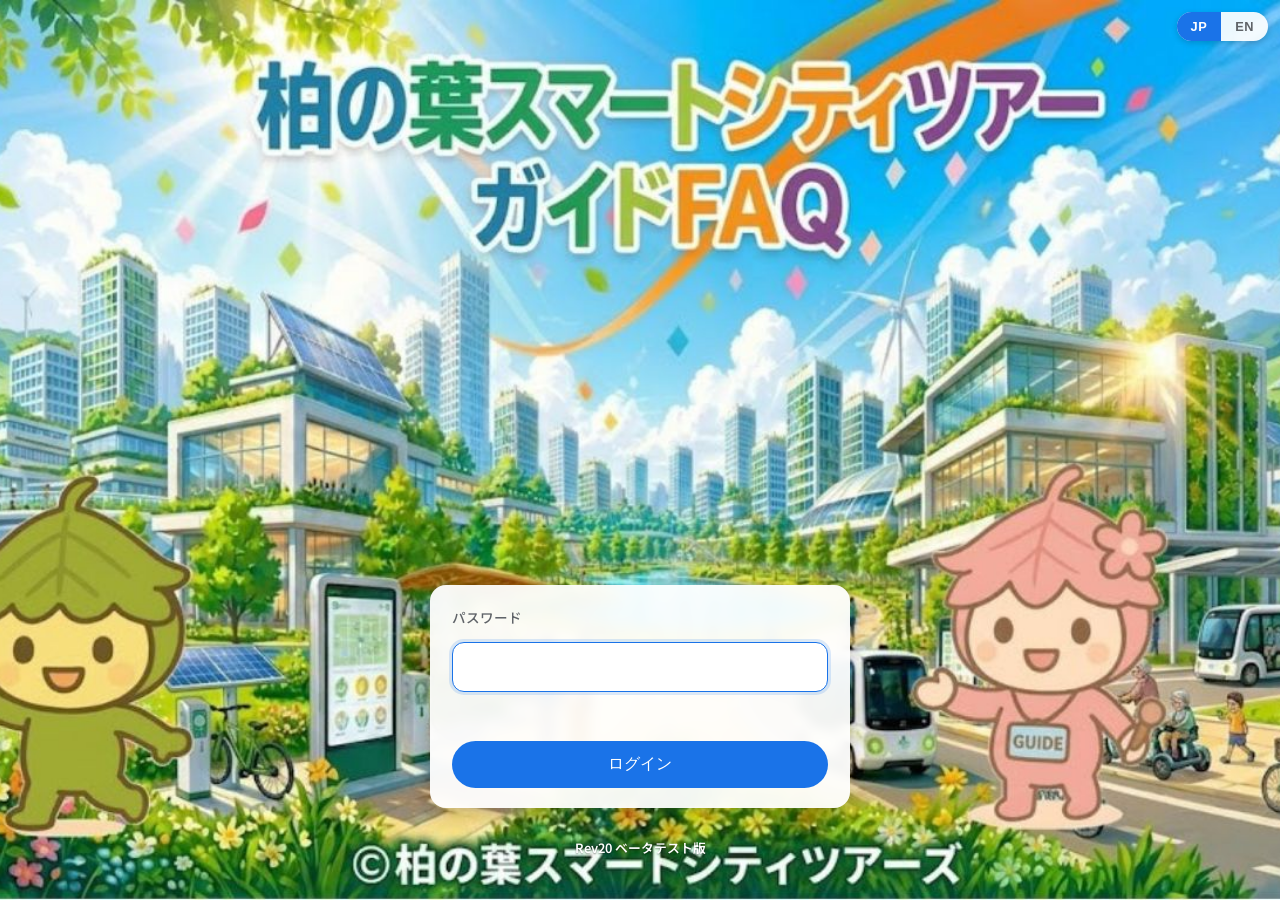
==== index.html @ 6702dc3a "Remove password change from admin menu The admin menu now contains only the feedback (mailto) action" ====
﻿<!doctype html>
<html lang="ja">
<head>
<meta charset="utf-8" />
<meta name="viewport" content="width=device-width, initial-scale=1, viewport-fit=cover" />
<meta name="theme-color" content="#1a73e8" />
<title>柏の葉スマートシティツアー ガイドＦＡＱ</title>
<link rel="preconnect" href="https://fonts.googleapis.com" />
<link rel="preconnect" href="https://fonts.gstatic.com" crossorigin />
<link href="https://fonts.googleapis.com/css2?family=Noto+Sans+JP:wght@400;500;700&display=swap" rel="stylesheet" />
<link rel="apple-touch-icon" href="apple-touch-icon.png" />
<style>
  :root {
    --bg: #f8f9fa;
    --surface: #ffffff;
    --blue: #1a73e8;
    --red: #ea4335;
    --yellow: #fbbc04;
    --green: #34a853;
    --text: #202124;
    --text-sub: #5f6368;
    --shadow: 0 1px 3px rgba(60,64,67,.15), 0 4px 12px rgba(60,64,67,.08);
    --shadow-hover: 0 2px 6px rgba(60,64,67,.18), 0 8px 24px rgba(60,64,67,.14);
  }
  * { box-sizing: border-box; }
  html, body {
    height: 100%;
    margin: 0;
    padding: 0;
    background: var(--bg);
    color: var(--text);
    font-family: 'Google Sans', 'Noto Sans JP', -apple-system, BlinkMacSystemFont, 'Segoe UI', sans-serif;
    font-size: 16px;
    line-height: 1.6;
    -webkit-font-smoothing: antialiased;
  }
  body { overflow-x: hidden; }

  /* ---- Layout shell ---- */
  .app { min-height: 100dvh; display: flex; flex-direction: column; }
  .screen { display: none; flex: 1; flex-direction: column; }
  .screen.active { display: flex; }
  .container {
    width: 100%;
    max-width: 900px;
    margin: 0 auto;
    padding: 16px 20px 24px;
    flex: 1;
    display: flex;
    flex-direction: column;
  }

  /* ---- Top bar ---- */
  .topbar {
    display: flex;
    align-items: center;
    gap: 8px;
    padding: 10px 16px;
    background: var(--surface);
    border-bottom: 1px solid #e8eaed;
    position: sticky;
    top: 0;
    z-index: 5;
  }
  .topbar .spacer { flex: 1; }
  .topbar h1 {
    margin: 0;
    font-size: 1.05rem;
    font-weight: 700;
    color: var(--text);
    white-space: nowrap;
    overflow: hidden;
    text-overflow: ellipsis;
    user-select: none;
  }
  .iconbtn {
    appearance: none;
    border: none;
    background: transparent;
    color: var(--text);
    font-size: 0.95rem;
    font-weight: 500;
    padding: 8px 14px;
    border-radius: 24px;
    cursor: pointer;
    transition: background .15s;
  }
  .iconbtn:hover { background: #f1f3f4; }
  .iconbtn.danger { color: var(--red); }
  .iconbtn.primary { color: var(--blue); }

  /* ---- Language toggle ---- */
  .lang-toggle {
    position: absolute;
    top: 12px;
    right: 12px;
    z-index: 10;
    display: inline-flex;
    background: rgba(255,255,255,0.92);
    border-radius: 999px;
    box-shadow: 0 2px 6px rgba(0,0,0,.18);
    overflow: hidden;
    user-select: none;
  }
  .lang-toggle button {
    appearance: none;
    border: none;
    background: transparent;
    color: var(--text-sub);
    font-size: .8rem;
    font-weight: 700;
    padding: 7px 14px;
    cursor: pointer;
    letter-spacing: .04em;
    transition: background .15s, color .15s;
  }
  .lang-toggle button.active {
    background: var(--blue);
    color: #fff;
  }
  .lang-toggle button:not(.active):hover { background: #f1f3f4; }

  /* Header/topbar lang toggle (smaller variant) */
  .topbar .lang-toggle {
    position: static;
    box-shadow: none;
    background: #f1f3f4;
  }
  .topbar .lang-toggle button { padding: 5px 10px; font-size: .72rem; }

  /* Bilingual text helper */
  [data-lang="en"] .jp-only { display: none; }
  [data-lang="ja"] .en-only { display: none; }

  /* ---- Login screen ---- */
  #login {
    position: relative;
    background: var(--bg);
  }
  #login::before {
    content: '';
    position: absolute;
    inset: 0;
    background-image: url('assets/bg-pc.jpg');
    background-size: cover;
    background-position: center;
    background-repeat: no-repeat;
    z-index: 0;
  }
  @media (max-width: 700px) {
    #login::before {
      background-image: url('assets/bg-mobile.jpg');
    }
  }
  #login .container {
    position: relative;
    z-index: 1;
    justify-content: flex-end;
    align-items: center;
    text-align: center;
    gap: 18px;
    padding: 16px 20px 4vh;
    min-height: 100dvh;
  }
  /* Hidden hot-spot at top of login page to trigger admin (5s long press) */
  .brand-hotspot {
    position: absolute;
    top: 0; left: 0; right: 0;
    height: 40vh;
    z-index: 2;
    cursor: default;
    -webkit-tap-highlight-color: transparent;
  }
  .login-card {
    background: rgba(255,255,255,0.94);
    border-radius: 16px;
    box-shadow: 0 4px 20px rgba(0,0,0,.25);
    padding: 22px 22px 20px;
    width: 100%;
    max-width: 420px;
    display: flex;
    flex-direction: column;
    gap: 14px;
    backdrop-filter: blur(6px);
    -webkit-backdrop-filter: blur(6px);
  }
  .login-card label {
    text-align: left;
    font-size: 0.85rem;
    color: var(--text-sub);
    font-weight: 500;
  }
  .login-card input[type="password"] {
    width: 100%;
    padding: 14px 16px;
    font-size: 1.05rem;
    border: 1.5px solid #dadce0;
    border-radius: 12px;
    background: #fff;
    color: var(--text);
    outline: none;
    transition: border-color .15s, box-shadow .15s;
  }
  .login-card input[type="password"]:focus {
    border-color: var(--blue);
    box-shadow: 0 0 0 3px rgba(26,115,232,.15);
  }
  .btn-primary {
    appearance: none;
    border: none;
    background: var(--blue);
    color: #fff;
    font-size: 1rem;
    font-weight: 500;
    padding: 13px 24px;
    border-radius: 24px;
    cursor: pointer;
    transition: background .15s, box-shadow .15s, transform .05s;
  }
  .btn-primary:hover { background: #1765cc; box-shadow: var(--shadow); }
  .btn-primary:active { transform: scale(.98); }
  .btn-primary:disabled { background: #c5c7ca; cursor: not-allowed; box-shadow: none; }
  .login-error {
    color: var(--red);
    font-size: .9rem;
    font-weight: 500;
    min-height: 1.4em;
  }
  .footer {
    text-align: center;
    color: var(--text-sub);
    font-size: .75rem;
    padding: 16px;
    user-select: none;
  }
  .login-footer {
    text-align: center;
    color: #ffffff;
    font-size: .8rem;
    font-weight: 600;
    padding: 12px 8px 6px;
    text-shadow: 0 1px 2px rgba(0,0,0,.45);
    user-select: none;
  }

  /* ---- Search screen ---- */
  .search-wrap {
    background: var(--surface);
    border-radius: 16px;
    box-shadow: var(--shadow);
    padding: 24px 20px;
    margin-top: 16px;
  }
  .search-input-row {
    display: flex;
    align-items: center;
    gap: 8px;
    background: #fff;
    border: 1.5px solid #dadce0;
    border-radius: 28px;
    padding: 4px 8px 4px 20px;
    transition: border-color .15s, box-shadow .15s;
  }
  .search-input-row:focus-within {
    border-color: var(--blue);
    box-shadow: 0 0 0 3px rgba(26,115,232,.15);
  }
  .search-input-row input {
    flex: 1;
    border: none;
    outline: none;
    font-size: 1.05rem;
    padding: 12px 0;
    background: transparent;
    color: var(--text);
    min-width: 0;
  }
  .micbtn {
    appearance: none;
    border: none;
    background: transparent;
    color: var(--text-sub);
    font-size: 1.3rem;
    width: 44px;
    height: 44px;
    border-radius: 50%;
    cursor: pointer;
    display: inline-flex;
    align-items: center;
    justify-content: center;
    transition: background .15s, color .15s;
  }
  .micbtn:hover { background: #f1f3f4; }
  .micbtn.listening {
    background: var(--red);
    color: #fff;
    animation: pulse 1.2s infinite;
  }
  .micbtn.unsupported { opacity: .35; cursor: not-allowed; }
  @keyframes pulse {
    0%,100% { box-shadow: 0 0 0 0 rgba(234,67,53,.55); }
    50%     { box-shadow: 0 0 0 12px rgba(234,67,53,0); }
  }
  .search-btn-row { display: flex; justify-content: center; margin-top: 18px; }
  .search-btn-row button {
    min-width: 200px;
  }
  .hint {
    margin-top: 18px;
    color: var(--text-sub);
    font-size: .85rem;
    text-align: center;
  }
  .hint b { color: var(--text); font-weight: 500; }

  /* ---- Results screen ---- */
  .results-header {
    background: var(--surface);
    border-radius: 16px;
    box-shadow: var(--shadow);
    padding: 16px 20px;
    margin-top: 8px;
  }
  .results-meta {
    display: flex;
    flex-direction: column;
    gap: 4px;
  }
  .results-meta .label { font-size: .8rem; color: var(--text-sub); font-weight: 500; }
  .results-meta .kw { font-size: 1rem; font-weight: 700; color: var(--text); word-break: break-all; }
  .results-count { font-size: .8rem; color: var(--text-sub); margin-top: 6px; }

  .card-list {
    display: flex;
    flex-direction: column;
    gap: 14px;
    margin-top: 16px;
  }
  .card {
    background: var(--surface);
    border-radius: 16px;
    box-shadow: var(--shadow);
    border-left: 6px solid #ccc;
    overflow: hidden;
    transition: box-shadow .15s, transform .05s;
  }
  .card:hover { box-shadow: var(--shadow-hover); }
  .card.color-0 { border-left-color: var(--blue); }
  .card.color-1 { border-left-color: var(--red); }
  .card.color-2 { border-left-color: var(--yellow); }
  .card.color-3 { border-left-color: var(--green); }
  .card-head {
    cursor: pointer;
    padding: 16px 18px;
    display: flex;
    align-items: flex-start;
    gap: 12px;
    user-select: none;
  }
  .card-head:active { background: #f8f9fa; }
  .card-title {
    flex: 1;
    font-size: 1rem;
    font-weight: 500;
    color: var(--text);
    line-height: 1.5;
  }
  .card-cat {
    font-size: .7rem;
    color: var(--text-sub);
    margin-top: 4px;
    font-weight: 500;
  }
  .toggle-icon {
    width: 24px;
    height: 24px;
    flex: 0 0 24px;
    border-radius: 50%;
    background: #f1f3f4;
    color: var(--text-sub);
    font-size: .9rem;
    display: inline-flex;
    align-items: center;
    justify-content: center;
    transition: transform .2s, background .15s, color .15s;
  }
  .card.open .toggle-icon { transform: rotate(180deg); background: var(--blue); color: #fff; }
  .card-body {
    max-height: 0;
    overflow: hidden;
    transition: max-height .3s ease;
  }
  .card.open .card-body { max-height: 2000px; }
  .card-body-inner {
    padding: 4px 22px 20px 22px;
    border-top: 1px solid #f1f3f4;
    margin-top: 0;
  }
  .answer {
    font-size: 14pt;
    font-weight: 700;
    line-height: 1.8;
    color: var(--text);
    margin: 14px 0 0 0;
    word-break: break-word;
  }
  .answer .bullet { color: var(--blue); margin-right: .35em; font-weight: 900; }

  .more-row {
    display: flex;
    justify-content: center;
    margin-top: 18px;
  }
  .btn-secondary {
    appearance: none;
    border: 1.5px solid var(--blue);
    background: #fff;
    color: var(--blue);
    font-size: .95rem;
    font-weight: 500;
    padding: 11px 22px;
    border-radius: 24px;
    cursor: pointer;
    transition: background .15s, color .15s;
  }
  .btn-secondary:hover { background: var(--blue); color: #fff; }
  .btn-secondary:disabled { border-color: #dadce0; color: #9aa0a6; cursor: not-allowed; background: #fff; }

  .empty {
    background: var(--surface);
    border-radius: 16px;
    box-shadow: var(--shadow);
    padding: 32px 20px;
    text-align: center;
    margin-top: 16px;
    color: var(--text-sub);
  }
  .empty .big { font-size: 1.1rem; color: var(--text); font-weight: 500; margin-bottom: 6px; }

  /* ---- Modal (dialog) ---- */
  .modal-backdrop {
    position: fixed; inset: 0;
    background: rgba(32,33,36,.55);
    display: none;
    align-items: center;
    justify-content: center;
    z-index: 50;
    padding: 16px;
  }
  .modal-backdrop.active { display: flex; }
  .modal {
    background: #fff;
    border-radius: 16px;
    padding: 24px;
    max-width: 420px;
    width: 100%;
    box-shadow: 0 10px 40px rgba(0,0,0,.25);
  }
  .modal h2 { margin: 0 0 12px 0; font-size: 1.1rem; }
  .modal p { color: var(--text-sub); margin: 0 0 16px 0; font-size: .95rem; }
  .modal input[type="password"], .modal input[type="text"] {
    width: 100%;
    padding: 11px 14px;
    font-size: 1rem;
    border: 1.5px solid #dadce0;
    border-radius: 10px;
    outline: none;
    margin-bottom: 10px;
  }
  .modal input:focus { border-color: var(--blue); box-shadow: 0 0 0 3px rgba(26,115,232,.15); }
  .modal-actions { display: flex; justify-content: flex-end; gap: 8px; margin-top: 8px; }
  .modal-msg { font-size: .85rem; color: var(--red); min-height: 1.2em; margin-bottom: 8px; }
  .modal p.beta-notice {
    color: var(--red);
    font-weight: 700;
    font-size: 1rem;
    line-height: 1.75;
    margin: 0 0 8px 0;
    word-break: normal;
    overflow-wrap: anywhere;
    line-break: strict;
  }
  @media (max-width: 480px) {
    .modal p.beta-notice { font-size: .95rem; line-height: 1.7; }
  }
  .modal h2.beta-title { color: var(--red); }

  /* ---- Responsive ---- */
  @media (max-width: 600px) {
    .brand-title { font-size: 1.55rem; }
    .container { padding: 12px 14px 20px; }
    .topbar h1 { font-size: .95rem; }
    .search-wrap { padding: 18px 14px; }
    .search-input-row input { font-size: 1rem; padding: 11px 0; }
    .answer { font-size: 12pt; line-height: 1.75; }
    .iconbtn { padding: 8px 10px; font-size: .85rem; }
  }
  @media (max-width: 380px) {
    .brand-title { font-size: 1.35rem; }
    .answer { font-size: 11.5pt; }
  }

  /* Hide native search cancel */
  input::-webkit-search-cancel-button { display: none; }
</style>
</head>
<body>
<div class="app" id="app">

  <!-- ===== Login screen ===== -->
  <section id="login" class="screen active" aria-label="ログイン画面 / Login">
    <div class="brand-hotspot" id="brandTitle" aria-hidden="true"></div>
    <div class="lang-toggle" role="group" aria-label="Language">
      <button type="button" data-set-lang="ja" class="active">JP</button>
      <button type="button" data-set-lang="en">EN</button>
    </div>
    <div class="container">
      <form class="login-card" id="loginForm" autocomplete="off">
        <label for="pwInput"><span class="jp-only">パスワード</span><span class="en-only">Password</span></label>
        <input id="pwInput" type="password" inputmode="numeric" autocomplete="off" required />
        <div class="login-error" id="loginError"></div>
        <button type="submit" class="btn-primary" id="loginBtn"><span class="jp-only">ログイン</span><span class="en-only">Log in</span></button>
      </form>
      <div class="login-footer"><span class="jp-only">Rev20 ベータテスト版</span><span class="en-only">Rev20 Beta</span></div>
    </div>
  </section>

  <!-- ===== Search screen ===== -->
  <section id="search" class="screen" aria-label="キーワード入力画面 / Search">
    <div class="topbar">
      <button class="iconbtn danger" id="exitBtn1" title="アプリを終了 / Exit"><span class="jp-only">✕ 終了</span><span class="en-only">✕ Exit</span></button>
      <div class="spacer"></div>
      <h1><span class="jp-only">ガイドＦＡＱ 検索</span><span class="en-only">Guide FAQ Search</span></h1>
      <div class="spacer"></div>
      <div class="lang-toggle" role="group" aria-label="Language">
        <button type="button" data-set-lang="ja" class="active">JP</button>
        <button type="button" data-set-lang="en">EN</button>
      </div>
      <button class="iconbtn" id="menuBtn" title="管理メニュー / Admin">⋮</button>
    </div>
    <div class="container">
      <div class="search-wrap">
        <form id="searchForm" autocomplete="off">
          <div class="search-input-row">
            <input id="kwInput" type="text" placeholder="" data-ph-jp="キーワードを入力（例：AIカメラ）" data-ph-en="Enter a keyword (e.g., AI camera)" autocomplete="off" enterkeyhint="search" />
            <button type="button" class="micbtn" id="micBtn" title="音声入力 / Voice input">🎤</button>
          </div>
          <div class="search-btn-row">
            <button type="submit" class="btn-primary"><span class="jp-only">🔍 検索</span><span class="en-only">🔍 Search</span></button>
          </div>
        </form>
        <p class="hint">
          <span class="jp-only">入力例：<b>AIカメラ</b> / <b>実証実験</b> / <b>街区</b> / <b>UDCK</b> / <b>自動運転</b></span>
          <span class="en-only">Examples: <b>AI camera</b> / <b>pilot project</b> / <b>district</b> / <b>UDCK</b> / <b>autonomous driving</b></span>
        </p>
      </div>
      <div class="footer">
        <span class="jp-only">
          キーボード入力 または マイク🎤での音声入力（日本語）に対応<br />
          Enterキー または「🔍 検索」ボタンで実行
        </span>
        <span class="en-only">
          Keyboard or mic 🎤 voice input (Japanese) supported<br />
          Press Enter or tap the search button
        </span>
      </div>
    </div>
  </section>

  <!-- ===== Results screen ===== -->
  <section id="results" class="screen" aria-label="検索結果画面 / Results">
    <div class="topbar">
      <button class="iconbtn danger" id="exitBtn2" title="アプリを終了 / Exit"><span class="jp-only">✕ 終了</span><span class="en-only">✕ Exit</span></button>
      <div class="spacer"></div>
      <h1><span class="jp-only">検索結果</span><span class="en-only">Results</span></h1>
      <div class="spacer"></div>
      <div class="lang-toggle" role="group" aria-label="Language">
        <button type="button" data-set-lang="ja" class="active">JP</button>
        <button type="button" data-set-lang="en">EN</button>
      </div>
      <button class="iconbtn primary" id="backBtn" title="検索画面に戻る / Back"><span class="jp-only">← 戻る</span><span class="en-only">← Back</span></button>
    </div>
    <div class="container" id="resultsContainer">
      <div class="results-header">
        <div class="results-meta">
          <div class="label"><span class="jp-only">検索キーワード</span><span class="en-only">Search keyword</span></div>
          <div class="kw" id="resKw"></div>
        </div>
        <div class="results-count" id="resCount"></div>
      </div>
      <div class="card-list" id="cardList"></div>
      <div class="more-row" id="moreRow" style="display:none">
        <button class="btn-secondary" id="moreBtn"><span class="jp-only">他の質問を見る ↓</span><span class="en-only">More questions ↓</span></button>
      </div>
    </div>
  </section>

  <!-- ===== Modals ===== -->
  <div class="modal-backdrop" id="betaModal" data-no-backdrop-close>
    <div class="modal" role="dialog" aria-modal="true" aria-labelledby="betaTitle">
      <h2 id="betaTitle" class="beta-title"><span class="jp-only">⚠ ベータテスト版のお知らせ</span><span class="en-only">⚠ Beta Notice</span></h2>
      <p class="beta-notice">
        <span class="jp-only">このアプリは、現在ベータテスト版です。<br />ご使用中に間違い・追加要望のご意見が<br />あった場合、右上の管理者メニューから<br />意見の送信ボタンを押して<br />メッセージをお送りください。</span>
        <span class="en-only">This app is currently in beta.<br />If you find any errors or have requests during use,<br />please tap the admin menu (top right) and use<br />the "Send feedback" button to message us.</span>
      </p>
      <div class="modal-actions">
        <button class="btn-primary" id="betaOkBtn">OK</button>
      </div>
    </div>
  </div>

  <div class="modal-backdrop" id="exitModal">
    <div class="modal" role="dialog" aria-modal="true" aria-labelledby="exitTitle">
      <h2 id="exitTitle"><span class="jp-only">アプリを終了しますか？</span><span class="en-only">Exit the app?</span></h2>
      <p><span class="jp-only">このタブを閉じてキーワード検索を終了します。</span><span class="en-only">Close this tab and end the keyword search.</span></p>
      <div class="modal-actions">
        <button class="iconbtn" data-modal-close><span class="jp-only">キャンセル</span><span class="en-only">Cancel</span></button>
        <button class="btn-primary" id="exitConfirmBtn" style="background:var(--red)"><span class="jp-only">終了する</span><span class="en-only">Exit</span></button>
      </div>
    </div>
  </div>

  <div class="modal-backdrop" id="adminModal">
    <div class="modal" role="dialog" aria-modal="true">
      <h2><span class="jp-only">管理者メニュー</span><span class="en-only">Admin menu</span></h2>
      <p style="margin:0 0 14px 0">
        <span class="jp-only">運営事務局へ要望・ご意見を送信できます。お使いのメールアプリが起動します。</span>
        <span class="en-only">Send a request or feedback to the operations office. Your default mail app will open.</span>
      </p>
      <div class="modal-actions">
        <button class="iconbtn" data-modal-close><span class="jp-only">キャンセル</span><span class="en-only">Cancel</span></button>
        <button class="btn-primary" id="sendFeedbackBtn" style="background:var(--green)">
          <span class="jp-only">✉ 意見の送信</span><span class="en-only">✉ Send feedback</span>
        </button>
      </div>
    </div>
  </div>
</div>

<script>
/* ============================================================
   柏の葉スマートシティツアー ガイドＦＡＱ
   ============================================================ */
(function () {
  'use strict';

  /* ---- FAQ DB (embedded; rebuilt from Excel) ---- */
  const FAQ_DB = [{"answers_en":["● The development area is approximately 2.73 million m² (about 63 Tokyo Domes, or ~5 Tokyo Disneylands) — one of the largest in Japan.","● By early FY2026 the station-front development is largely complete. The focus is shifting to the Innovation Campus Area centered on the University of Tokyo and National Cancer Center East Hospital, where offices and research buildings like Mitsui Garden Hotel and Mitsui Link Lab are already operating."],"id":1,"question_en":"What is the scale of the city?","answers":["● 開発面積は約273万㎡（東京ドーム約63個分）と、日本最大級の規模です。（又は、東京ディズニーランド 約５個分です。）","● 2026年度初頭で概ね駅前エリアの開発は完了し、今後は東京大学や国立がん研究センター東病院など「イノベーションキャンパスエリア」を中心に、オフィスや研究棟の開発を進めており、既に「三井ガーデンホテル柏の葉パークサイド」や「三井リンクラボ」などが稼働しています。"],"question":"街の規模はどれくらいですか？","tags":["柏の葉スマートシティ概要"],"tags_en":["Smart City Overview"],"keywords":["規模","柏の葉スマートシティ概要"]},{"answers_en":["● The current population is approximately 13,000. The planned target population is 26,000 by 2030."],"id":2,"question_en":"What is the current population of Kashiwa-no-ha?","answers":["● 現在の人口は約13,000人。計画人口は2030年26,000人を目標としています。"],"question":"柏の葉の現在の人口はどのくらいですか？","tags":["柏の葉スマートシティ概要"],"tags_en":["Smart City Overview"],"keywords":["現在","人口","柏の葉スマートシティ概要"]},{"answers_en":["● Currently around 20,000 people work in the area. SMC\u0027s new technical center (1,400 employees) was added in April 2026."],"id":3,"question_en":"How many people work in the Kashiwa-no-ha Campus area?","answers":["● 現在、就労人口は約２０，０００人前後です。2026年４月にSMC新技術センター(従業員数1,400名)が加わりました。"],"question":"柏の葉キャンパス内での就労人数は？","tags":["柏の葉スマートシティ概要"],"tags_en":["Smart City Overview"],"keywords":["キャンパス","就労人数","柏の葉スマートシティ概要"]},{"answers_en":["● For the business operator, the goal is to evolve from the traditional real-estate business into an asset business — building know-how for city-making whose value keeps appreciating.","● Partly already underway, the aim is to monetize these capabilities through partnerships with other districts and overseas, positioning Mitsui Fudosan as a preferred city-making partner.","● The \u0027Kashiwa-no-ha International Campus Town Plan\u0027 guides this, using the city as a living lab to create solutions across environment, health, and new industry — improved continuously through real operation."],"id":4,"question_en":"What is the purpose of Kashiwa-no-ha Smart City?","answers":["● 事業会社としては「これまでの不動産業」から「アセットビジネスへの転換」すなわち「価値が上がり続ける街づくり」の実績やノウハウを構築することにあります。","● 既に部分的に進んでいます鵜が、端的にはこれらのノウハウを他の街区や海外とのパートナーシップを通して収益化する、つまり三井不動産が街づくりのパートナーとして選んでいただけることを目標にしています。","● そのための指標が「柏の葉国際キャンパスタウン構想」であり、目指すべき姿として「ミクストユースの街づくり」という設計思想を持っています。"],"question":"柏の葉スマートシティの目的は？","tags":["柏の葉スマートシティ概要"],"tags_en":["Smart City Overview"],"keywords":["スマートシティ","目的","柏の葉スマートシティ概要"]},{"answers_en":["● Common reasons include close access to central Tokyo while still being green and quiet, child-rearing support, asset value, and sympathy for the city-making concept.","● Many residents who want to apply their own careers to community development are drawn here by the many opportunities to participate in the city-making process."],"id":5,"question_en":"Why do most residents choose to move to Kashiwa-no-ha?","answers":["● 主には「時間的にも都心に近いアクセスにありながら緑豊かで閑静な環境面」、「子育て支援への共感や期待」、「資産価値」、「まちづくりコンセプトへの共感」といったお話を伺っています。","● 特にこの街では「街づくりへの参加アクセス」が随所に展開されていますので、ご自身のキャリアをまちづくりに活かしたい層などの転入も多数見受けられます。"],"question":"住民の方々は何を求めて柏の葉に引っ越される方が多いですか？","tags":["柏の葉スマートシティ概要"],"tags_en":["Smart City Overview"],"keywords":["住民","柏の葉スマートシティ概要"]},{"answers_en":["● Asset value is a major reason. Since the first condominium in 2006, prices have continued to rise (except briefly in 2011). Ichibangai (built 2006) shows a 30–40% price gain.","● Beyond the environment, design features like minimal car intrusion in child areas, constant pedestrian activity, and active residents\u0027 associations add to safety appeal."],"id":6,"question_en":"What are the typical reasons for buying a condominium here?","answers":["● ひとつめは「資産価値」の部分です。この街は初めてのマンションが建築された2006年度以来、2011年の一時期を除いて販売価値は上がり続けています。具体例で申し上げると、1番街（06年竣工）は購入時よりおおよそ3割～4割程度の価格向上が確認されています。","● また、前述したような環境面に加え、子育て空間内に車が進入しにくい、日中時間帯の往来が常にあること、自治会の活性化などによる安全面などもご評価いただいています。"],"question":"マンション購入の決めてになるのはどのような理由が多いですか？","tags":["柏の葉スマートシティ概要"],"tags_en":["Smart City Overview"],"keywords":["マンション","購入","理由","柏の葉スマートシティ概要"]},{"answers_en":["● Pedestrian continuity is prioritized. Parking entrances are consolidated to minimize sidewalk interruptions.","● Wide sidewalks, ramps for grade differences, and tactile guide paving for the visually impaired are designed in.","● Walkability is enhanced through diverse routes like \u0027Gakuen no Michi\u0027 and \u0027Ryokuen no Michi\u0027."],"id":7,"question_en":"How is universal design integrated into Kashiwa-no-ha?","answers":["● 柏の葉では、歩行者空間の連続性を重視して街を設計しています。駐車場入口を極力集約化して、歩道の分断を最小限にするようにしてあります。","● また、十分な歩道幅の確保や、スロープによる高低差処理、視覚障害者誘導ブロックの設置を行い、多様性への配慮も設計に盛り込んでいます。","● 更に、 「歩きたくなる都市空間（Walkability）」を目指し、「学園の道」「緑園の道」など多様な歩行導線を用意しています。"],"question":"柏の葉の開発において、ユニバーサルデザインの原則はどのように統合されていますか？","tags":["柏の葉スマートシティ概要"],"tags_en":["Smart City Overview"],"keywords":["ユニバーサルデザイン","開発","原則","統合","柏の葉スマートシティ概要"]},{"answers_en":["● The fact that both public land and Mitsui-owned land allowed a long-term grand design from the start was a rare advantage. Top-tier universities and research institutes were already here, which shaped the design.","● The grand design has been updated continuously over the years, with major reviews every two years to keep its direction aligned with the times."],"id":8,"question_en":"Was there a grand design from the start, or did it grow organically from the existing universities and land?","answers":["● 前提として、また公有地と三井家が所有していて大きく長期的なグランドデザインが描ける稀有な環境だったことも大きく、また、この街のポテンシャルとして国内トッププレイヤーの大学や研究機関があったのが最初でありそれを活かすグランドデザインとなった。グランドデザインは最初に決めたものをこれまで時代にあわせて改善して進めており、近年では２年単位ごとに見直しし、常に方向修正をしている。"],"question":"ファーストとセカンドステージと進められていて素晴らしいが、最初からグランドデザインがあったのか？たまたま学や土地があったからなのか？","tags":["柏の葉スマートシティ概要"],"tags_en":["Smart City Overview"],"keywords":["ファースト","セカンドステージ","グランドデザイン","素晴","最初","土地","柏の葉スマートシティ概要"]},{"answers_en":["● Originally a 30-year plan targeting 2030, recently extended by 10 years to 2040. Counting the late-1990s conceptual phase, it spans about 50 years.","● Even if Mitsui Fudosan eventually steps back, the city should keep growing — financial self-sufficiency is therefore essential."],"id":9,"question_en":"Why did you plan in 50-year horizons?","answers":["● 当初は３０年で描いており、２０３０年をゴールとしていたが、最近になって１０年延長して４０年と言っている。開発スタートの前から構想検討は進めており１９９０年代後半から数えると５０年とも言える。５０年で三井不動産がたとえ抜けたとしても成長していく街にしていくのが理想で、そのためにも費用面でも自立が必要。"],"question":"５０年単位での街づくりの話があったがなぜ５０年で考えたのか？","tags":["柏の葉スマートシティ概要"],"tags_en":["Smart City Overview"],"keywords":["年単位","柏の葉スマートシティ概要"]},{"answers_en":["● We started with Mitsui-owned Block 4 as Stage One.","● Population, centered on child-rearing families, has grown as planned.","● Increasing the daytime population is a next goal."],"id":10,"question_en":"What was the development approach for the station-front area?","answers":["● まずは三井の土地である4街区を第一ステージとして開発を進めました。","● 子育て世代を中心に計画通りに増加しています。","● これからは昼間の人口を増やすのもひとつの目標です。"],"question":"駅前開発エリアはどのような考えで進めたのですか？","tags":["歴史"],"tags_en":["History"],"keywords":["エリア","駅前開発","歴史"]},{"answers_en":["● Tsujinaka Hospital Kashiwa-no-ha was opened on the hospital group\u0027s own initiative. The Tsujinaka group, seeking to expand bed capacity, learned of the Tsukuba Express development around Kashiwa-no-ha, broke ground in 2008, and opened on June 1, 2009."],"id":11,"question_en":"Was Tsujinaka Hospital invited to open here?","answers":["● 辻仲病院柏の葉は誘致ではなく、病院側が自主的に開設しました。病床拡大を考えていた辻仲病院グループが、つくばエクスプレスの開業に伴う柏の葉キャンパス周辺の開発計画を知り、2008年に新病院の建設を開始し、2009年6月1日に開院しました。"],"question":"辻中病院は誘致したのか？","tags":["歴史"],"tags_en":["History"],"keywords":["辻中病院","誘致","歴史"]},{"answers_en":["● It symbolizes Kashiwa-no-ha\u0027s public-private-academic city-making.","● Residents and the university were saying \u0027public-private-academic collaboration is great, but there\u0027s nowhere to get together after hours.\u0027","● Under Prof. Deguchi (UDCK director), a \u0027let\u0027s just try a yatai\u0027 prototype project was launched. UDCK and Mitsui Fudosan persistently negotiated with the Tsukuba Express operator, and in 2018 it was implemented under the TX viaduct as 19 small food/drink stalls."],"id":12,"question_en":"How did Kakedashi Yokocho come about?","answers":["● まさに公民学連携や柏の葉の街づくりを象徴する物件の一つといえるのがこの「かけだし横丁」になります。","● 始まりは「公民学連携とかいうのはいいが、アフターで交流する場が無い」「住民同士の場もない」という、住民とコンタクトを取りたい大学側や住民同士から上がった意見になります。","● その後、UDCKのセンター長を務めている出口先生を中心とした都市設計の専門家による検証の上、「ひとまず置いてみよう」ということで屋台を実際に仮設するPJが実施されました。"],"question":"かけだし横丁の成り立ちは？","tags":["歴史"],"tags_en":["History"],"keywords":["横丁","歴史"]},{"answers_en":["● Chiba Prefecture\u0027s land-readjustment project targets 2030 as one milestone, but the Smart City work will continue.","● An extension to 2040 has been formally approved by the board."],"id":13,"question_en":"Development targets 2030 — what about after that?","answers":["● 千葉県の土地区画整理事業として2030年をひとつの目安にしておりますが、スマートシティーとしては今後も開発を進める予定です。","● 具体的に、役員会を経て2040年まで延長することが決定しております。"],"question":"2030年をめどに開発を進めているとの事ですがそれ以降は？","tags":["これからの街づくり"],"tags_en":["Future City Development"],"keywords":["開発","以降","2030","これからの街づくり"]},{"answers_en":["● Factories and warehouses exist nearby, but the innovation district is reserved for offices and research labs.","● In April 2026, SMC — a global leader in pneumatic equipment — will open a 3-building technical center.","● Mitsui\u0027s own Link Lab is also expanding; a second building is under construction in the Innovation Campus Area."],"id":14,"question_en":"Will there be factories?","answers":["● 近くに工場や倉庫などはありますが、イノベーション地区ではオフィスや研究ラボなどを予定しています。","● 2026年４月には、空気圧分野で国際最大手のSMCが新技術センターを3棟開業します。","● 加えて、三井不動産が直接手掛ける物件としては「三井リンクラボ」があり、駅前エリアから少し離れたイノベーションキャンパスエリアに展開しており、現在2棟目の建築が進んでいます。"],"question":"工場とかは作らないのですか？","tags":["これからの街づくり"],"tags_en":["Future City Development"],"keywords":["工場","これからの街づくり"]},{"answers_en":["● It was considered in the past but never realized. Watching Toronto and Estonia, adoption remains shallow and there is risk of leaving residents (especially seniors) behind. Not planned now or in the foreseeable future."],"id":15,"question_en":"Are there plans for a local currency?","answers":["● 過去にはあったが実現しなかった。他国のトロントやエストニアの事例を観察していても定着までには至っておらず、逆に住民を取りこぼす（特に高齢者）可能性がありこの街では実装していない。恐らく今後も実装はされないだろう。"],"question":"地域通貨の構想等はあるか？","tags":["これからの街づくり"],"tags_en":["Future City Development"],"keywords":["地域通貨","構想等","これからの街づくり"]},{"answers_en":["● Internal discussions are ongoing, but as generative AI is a means rather than an end, there is not yet a clear answer for what to deliver to the city with it."],"id":16,"question_en":"Has the role of AI in the future smart city been discussed?","answers":["● 内部での議論はしているが、生成AIも手段でしかないのでそれで街に何ができるのかがまだはっきりとした答えを見いだせていない。"],"question":"AIが進展していったときのスマートシティのあり方は議論されているか？","tags":["これからの街づくり"],"tags_en":["Future City Development"],"keywords":["スマートシティ","進展","議論","AI","これからの街づくり"]},{"answers_en":["● About 40 people work across four functions: real-estate development, life-science clustering, data-platform leverage, and area management.","● Beyond land development, they drive public-private-academic collaboration, attract companies, partner with residents, and lead co-creation projects.","● Mitsui Fudosan acts as master developer, while Mitsui Fudosan Building Management runs day-to-day operations. Specialized areas may be handled directly (e.g., Link Lab) or via partners (e.g., conferences and \u0027Ashita\u0027)."],"id":17,"question_en":"How far does Mitsui Fudosan\u0027s Kashiwa-no-ha City Development Division oversee?","answers":["● 柏の葉街づくり推進部は、約40人体制で不動産開発、ライフサイエンス集積、データプラットフォーム活用、エリアマネジメントの4つの機能を担当しています。","● 土地開発だけでなく、公民学連携の促進、企業誘致、住民協働、共創事業の推進まで、街全体の価値向上を統括しています。","● 柏の葉エリアでは「三井不動産がマスターディベロッパーとして主体的に動きながらも、実働部隊として三井不動産ビルマネジメント活動します。"],"question":"三井不動産柏の葉街づくり推進部は街づくりにおいてどこまで統括しているのか？","tags":["街の運営"],"tags_en":["City Operations"],"keywords":["三井不動産柏","葉街","推進部","統括","街の運営"]},{"answers_en":["● Most comes from UDCK Town Management. In substance Mitsui Fudosan funds it, but TM is developing its own revenue streams toward self-sustainability."],"id":18,"question_en":"Where does the budget for city operations come from?","answers":["● 大半は「UDCKタウンマネジメント」からの拠出になっております。実態は三井不動産ですが、自走を目指してTMの収益源開発を進めています。"],"question":"街の運営に関わる予算はどこから出ていますか？","tags":["街の運営"],"tags_en":["City Operations"],"keywords":["運営","予算","街の運営"]},{"answers_en":["● For infrastructure like upgraded public roads, Mitsui Fudosan leads the construction, while operating/maintenance costs are partly borne by Kashiwa City.","● The long-term goal is self-sustaining management by responsible parties."],"id":19,"question_en":"Where does the budget for public facilities come from?","answers":["● 公道の高質化などのインフラについては、整備を三井不動産が主体で行い、管理運営や修繕に係る費用は柏市も一定額を負担しています。","● 将来的には責任部署による自走化を目指しております。"],"question":"公共施設に関わる予算はどこから出ていますか？","tags":["街の運営"],"tags_en":["City Operations"],"keywords":["公共施設","予算","街の運営"]},{"answers_en":["● Mitsui Fudosan aims to evolve beyond traditional real-estate into a developer of city-making know-how. Kashiwa-no-ha builds expertise in running a city as a living-lab field.","● By exporting these capabilities whole or by project, the company seeks to secure its position as an enterprise that raises city value."],"id":20,"question_en":"Why is Mitsui Fudosan tackling smart-city development at Kashiwa-no-ha?","answers":["● まず前提として、三井不動産は従来の不動産事業だけでなく「街づくりの主体事業者」というノウハウを持った事業体としての発展を目指しています。そのために、ここ柏の葉で「街をフィールド化した実証実験エリアの運営」というノウハウの蓄積に取り組んでいます。","● これらの取り組みをまるごと、あるいはプロジェクト単位で域外へ輸出することで「街の価値を挙げられる事業体」としてのポジションを確保したいと考えています。"],"question":"なぜ三井不動産は柏の葉で「スマートシティ開発」に取り組んでいるのでしょうか？","tags":["街の運営"],"tags_en":["City Operations"],"keywords":["スマートシティ","三井不動産","開発","街の運営"]},{"answers_en":["● No direct subsidies, but with strong cooperation in: providing UDCK director-level staff, building the UDCK consortium, and the rent-subsidy system at KOIL TERRACE (part of startup support)."],"id":21,"question_en":"Does Kashiwa City provide subsidies to smart-city operations?","answers":["● 直接的な補助はありませんが、以下の点で伴走を頂いています。UDCKディレクターとしての人員補充、UDCKを中心としたコンソーシアムの構築や運営。KOIL TERRACE入居テナントへの家賃補助制度（スタートアップ支援システムの一環）"],"question":"スマートシティ運営の費用について柏市からの補助はあるのでしょうか？","tags":["街の運営"],"tags_en":["City Operations"],"keywords":["スマートシティ","運営","費用","柏市","補助","街の運営"]},{"answers_en":["● The International Campus Town Plan defines priority goals and targets across multiple fields.","● Follow-up surveys are conducted periodically to quantify achievement rates (internally tracked).","● Positives: high expectations for mixed-use convenience and future cityscape. Negatives: lack of local jobs forces commuting to Tokyo. (See the 2019 International Campus Town Plan: https://www.kashiwanoha-smartcity.com/fdownload.php?ctr=download\u0026d=3)"],"id":22,"question_en":"What KPIs does Kashiwa-no-ha track?","answers":["● ①国際キャンパスタウン構想でそれぞれの分野について「重点目標」「目標」に分けて設定しています。","● ②定期的にフォローアップ調査を行い、達成率を数字化しています（内部情報として）。","● ポジティブ面→生活の利便性（≒ミクストユースな街づくり）や開発されていく未来の街へ、街並みへの期待値が高い"],"question":"柏の葉ではどのようなKPIを設定していますか？","tags":["街の運営"],"tags_en":["City Operations"],"keywords":["設定","KPI","街の運営"]},{"answers_en":["● Residents in their 30s and 40s predominate."],"id":23,"question_en":"What is the age composition?","answers":["● ３０代から４０代が多い傾向です。"],"question":"世代構成は？","tags":["街のデータ"],"tags_en":["City Statistics"],"keywords":["世代構成","街のデータ"]},{"answers_en":["● Kashiwa-no-ha Campus Station passed 20,000 daily users in FY2025 — 21,333 (vs. 19,821 the previous year)."],"id":24,"question_en":"What are the daily Tsukuba Express boarding figures?","answers":["● ︎柏の葉キャンパス駅は、2025年度乗降者数2万人を超えました。21,333人（昨年度：19,821人）です。"],"question":"TX つくばエクスプレスの１日の乗車人数は？","tags":["街のデータ"],"tags_en":["City Statistics"],"keywords":["エクスプレス","乗車人数","TX","街のデータ"]},{"answers_en":["● End of FY2024, Kashiwa Northern Central District: 79.3% completion. https://www.city.kashiwa.lg.jp/hokubuseibi/shiseijoho/keikaku/machizukuri/hokubu/shinchoku.html"],"id":25,"question_en":"How is the land-readjustment project progressing?","answers":["● ２０２４年度末 柏北部中央地区としてのデータですが、進捗率７９．３％です。https://www.city.kashiwa.lg.jp/hokubuseibi/shiseijoho/keikaku/machizukuri/hokubu/shinchoku.html"],"question":"区画整理の進捗は？","tags":["街のデータ"],"tags_en":["City Statistics"],"keywords":["区画整理","進捗","街のデータ"]},{"answers_en":["● UDCK is an advisory body for city-making under the International Campus Town Plan. Operators like Mitsui Fudosan draft proposals, and UDCK aligns them in the planning stage. For example, when introducing buses, UDCK can advise on differentiated body design or arrange resident briefings."],"id":26,"question_en":"How far does UDCK\u0027s involvement go? Does the city authorize things like autonomous driving?","answers":["● ＵＤＣＫは「柏の葉国際キャンパスタウン構想」に基づく街づくりを進めるための諮問機関。実際には、三井不動産などの事業者が素案をまとめ、実行に移す前の計画段階で摺合せを行う。例えばこういうことを街に実装したいと提案を受けた際、バス車両の形態について見分けがつくようにデザインを工夫するように意見をしたり、住民への説明会を開催したりしている。"],"question":"UDCK は、街としてどこまで関与しているか？ 自動運転の場合、街として承認するのか？","tags":["街の運営"],"tags_en":["City Operations"],"keywords":["関与","自動運転","場合","承認","UDCK","街の運営"]},{"answers_en":["● Procedure and pace differ greatly. Universities may take 2–3 months for an item to reach the next faculty meeting and require extensive documentation."],"id":27,"question_en":"Any challenges due to perspective differences in public-private-academic work?","answers":["● やはり手続きやスピード感の違いは大きい。大学などは何かやろうとしても２，３ヶ月先の学内会議まで議題に上がらないことも多く、作成資料も多い。"],"question":"公民学 目線が民間企業と違う苦労などがあれば教えてほしい。","tags":["街の運営"],"tags_en":["City Operations"],"keywords":["公民学","目線","民間企業","苦労","街の運営"]},{"answers_en":["● Mitsui is transforming from a traditional real-estate company into a long-term city-value developer. The view is that building and selling alone leads to decline; the city-making know-how built here is meant to be packaged and exported.","● For Kashiwa-no-ha alone, investment costs may not be recoverable for 100+ years, but it is judged worthwhile as a strategic capability investment."],"id":28,"question_en":"Where does Mitsui Fudosan make money from this?","answers":["● 当社は「従来の不動産会社からの脱却」を目指し「長期的に街の価値を向上できるノウハウごと不動産事業が出来る会社」として変革を進めている。不動産業は建物を作り、売るだけではそのうちに衰退するという考えを持っており、街づくりや街運営のノウハウをこの街で習得し、それを今後の他の街づくりへパッケージごと乗り込む、あるいは実例としてのサービスを提供するマネジメントビジネスを行うことで、長期目線での投資回収を考えている。柏の葉単体でいうと、100年経っても回収できない費用を投下しているといってもいいが、その価値はあるというのが経営的な判断。"],"question":"三井不動産としてはどこで儲ける視点なのか？","tags":["街の運営"],"tags_en":["City Operations"],"keywords":["三井不動産","視点","街の運営"]},{"answers_en":["● Ichibangai: 990 spaces for 977 units.","● Nibangai: 880 units — 536 mechanical, 204 self-park, 19 flat."],"id":29,"question_en":"How many parking spaces in nearby condominiums?","answers":["● １番街は、総戸数９７７戸に対して９９０台","● ２番街は、８８０戸に対し機械５３６台、自走２０４台、平置き１９台です。"],"question":"近隣マンションの駐車場台数は？","tags":["モビリティ"],"tags_en":["Mobility"],"keywords":["マンション","近隣","駐車場台数","モビリティ"]},{"answers_en":["● The living environment is broadly well-rated as the city continues to update.","● On amenities, restaurants, business support, and community remain areas residents want improved.","● In city-making participation, residents split into engaged, observer, and consumer types — a true \u0027residents lead\u0027 model is still emerging. A core cause is limited access to high-skill jobs needed for mixed-use; until people work as well as live here, it stays an outside-the-self matter."],"id":30,"question_en":"What feedback do residents give about the city?","answers":["● 街のアップデートや開発が進んでおり、居住環境面においては概ねご評価を頂いています。","● 一方、施設面では飲食店、ビジネス環境支援、地域コミュニティなどは改善要望が出やすい領域です。","● 今後の街づくりの観点からは「参加型」「傍観型」「消費者型」に完全な分断が起きており、「住民自らが進める街づくり」にはまだまだ課題が多いのが実情です。主たる要因としては、ミクストユースに必要な「高度人材の就労機会が限られていること」が挙げられます。やはり、働き、住む場所にならないと自分事にはなりにくいようです。"],"question":"住民の評価や不満は、どんな傾向がありますか？","tags":["住民の声"],"tags_en":["Resident Voices"],"keywords":["住民","評価","不満","傾向","住民の声"]},{"answers_en":["● From a 2016 survey: #1 convenient shopping, #2 green and pleasant environment, #3 convenient commuting. https://www.kashiwanoha-smartcity.com/fdownload.php?ctr=download\u0026d=3 (P.7 right)"],"id":31,"question_en":"What is the residents\u0027 overall rating of the city?","answers":["● ２０１６年の調査ですが、１位買い物に便利、２位、緑豊かで環境が良い、３位通勤・通学に便利となっています。https://www.kashiwanoha-smartcity.com/fdownload.php?ctr=download\u0026d=3※P.７ 右側"],"question":"住民によるまちの評価は？","tags":["住民の声"],"tags_en":["Resident Voices"],"keywords":["住民","評価","住民の声"]},{"answers_en":["● First impression: \u0027a nice place — feels like a university campus.\u0027 Most tour visitors share that feeling. The reason — spatial design led by UDCK with public-private-academic collaboration — only becomes clear later.","● Second impression: on community/soft side, the city is rich in serendipity — casual conversations lead to ideas that get implemented. A rare place."],"id":32,"question_en":"From a resident\u0027s view, how is the city felt?","answers":["● 第一印象と第二印象で申し上げると、最初にこの街に降り立った時に感じた「なんかいい街、大学のキャンパスみたい」と感じた。ツアーにお越しになる方も同様の印象を持つ方が多い。最初は理由がわからなかったが、徐々にそれが「街の空間デザイン」をUDCKで描き、公民学が連携しているおかげだと知った。第二印象としてはソフト面・コミュニティ面で、この街では「セレンディピティ」が溢れている。何気ない会話からアイデアが生まれ、実装されていく街というのを体感していて稀有な街だと実感している。"],"question":"住民目線でこの街をどんなふうに評価されてる？","tags":["住民の声"],"tags_en":["Resident Voices"],"keywords":["住民目線","評価","住民の声"]},{"answers_en":["● UDCK has operated long-term, with public-private-academic city-making continually improving with age.","● Land rights in the surroundings are pre-organized (largely Mitsui or public), enabling long-horizon development.","● These together free the project from short-term business schemes or politics — true long-term asset management."],"id":33,"question_en":"What advantages over other smart cities?","answers":["● UDCKが長期間にわたって稼働しており、公民学連携型の街づくりが「経年優化」し続けていることがあげられます。","● 加えて、周辺の土地環境の権利が事前に整備されており（三井か公共の土地ばかり）、長期的な目線で開発が出来ることは極めて特徴的です。","● これらの要素がかみ合った結果、短期的な事業スキームや政治的なものに振り回されず、長期目線でのアセットマネジメントが成立している点も特徴的と言えます。"],"question":"他のスマートシティーと比較して優っているところは？","tags":["他のスマートシティとの比較"],"tags_en":["Comparison with Other Smart Cities"],"keywords":["スマートシティー","比較","他のスマートシティとの比較"]},{"answers_en":["● No formal partnerships, but visitors from many countries and regions come to observe."],"id":34,"question_en":"Are there formal collaborations with other smart cities?","answers":["● 特に連携はございませんが、様々な国や地域のスマートシティ関係者がご見学にいらしています。"],"question":"他のスマートシティーと何か連携しているか？","tags":["他のスマートシティとの比較"],"tags_en":["Comparison with Other Smart Cities"],"keywords":["スマートシティー","連携","他のスマートシティとの比較"]},{"answers_en":["● Members include Kashiwa City, Kashiwa CCI, Tanaka Furusato Association, Kashiwa-no-ha Furusato Association, Mitsui Fudosan, Tsukuba Express (MIR), the University of Tokyo, and Chiba University — eight in total.","● UDCK plays a central role as a mediator balancing each party\u0027s aims, costs and benefits.","● Example: the autonomous bus offers the university a tech testbed, helps Kashiwa City pilot future circulation buses, and improves resident living — UDCK orchestrates the value for each."],"id":35,"question_en":"Tell me about the public-private-academic governance.","answers":["● 構成団体は、柏市、柏商工会議所、田中地域ふるさと協議会、柏の葉地域ふるさと協議会、三井不動産、首都圏新都市鉄道（TX）、東京大学、千葉大学の８つです。","● 公民学にとってそれぞれの狙いや目標、メリットデメリットのバランスメーカーとしてUDCKが中心を担っている点が特徴的です。（利害関係の調整）","● 具体例でいうと、自動運転バスは大学にとっては技術の実験の場として柏の葉を使える、柏市にとっては将来的な周回バスの課題解決を目指すことが出来る（前例ができる）、市民にとっては住環境の向上に繋がる可能性を見出せる、といった、それぞれにとっての「メリット」を調整する機関として運用されています。"],"question":"公民学連携の体制について教えてください。","tags":["公民学連携"],"tags_en":["Public-Private-Academic Partnership"],"keywords":["公民学連携","体制"]},{"answers_en":["● Residents here tend to be open to new initiatives, so we keep explanations careful and thorough.","● UDCK acts as the communication hub — briefings, inquiry handling, and after-care.","● Example: when AI cameras or autonomous-bus tests launch, the announcement comes from public-private-academic UDCK rather than a private company, which residents say allays concerns over data misuse."],"id":36,"question_en":"How is resident consent obtained for new initiatives?","answers":["● この街は、「新しい取り組みに理解のある」層が多いため、それゆえに丁寧な説明を心がけています。","● 体制としては、事前の説明会開催や問い合わせの窓口としてUDCKがコミュニケーションのハブとなり、説明会の開催や問い合わせ対応、アフターケアなどを行っています。","● 事例としては、AIカメラや自動運転バスの実験実験開始の際は、民間企業（三井不動産）からの発信ではなく、公民学のUDCKが介在することにより、個人情報の不正利用や、不正流用等の懸念が払しょくが出来ていると、住民の皆様からはご評価いただいています。"],"question":"新しい取り組みを導入する際、住民の同意はどのように得ていますか？","tags":["公民学連携"],"tags_en":["Public-Private-Academic Partnership"],"keywords":["導入","住民","同意","公民学連携"]},{"answers_en":["● UDCK is the main info hub; it hosts regular salons for dialogue.","● Online, there is the station-front signage, SNS (LINE, Facebook), website, posters, email, etc.","● Reaching passive residents seamlessly remains a challenge; the goal is a dedicated app."],"id":37,"question_en":"How do residents stay informed?","answers":["● UDCKに行けば街に関する情報はいつでも得られるようになっており、UDCKでは定期的にサロンを開催し、意見を交換しています。","● 更に、オンラインでは駅前のサイネージ、LINEやFacebook等のSNS、ウェブサイト、ポスター、メールなど様々な手段を設けています。","● 課題としてはパッシブな住民に対して情報をシームレスに届ける仕組みであり、ゴールとしてはアプリの実装を目指しております。"],"question":"街の人たちはどうやって情報をとるのですか？","tags":["公民学連携"],"tags_en":["Public-Private-Academic Partnership"],"keywords":["情報","公民学連携"]},{"answers_en":["● As Japan\u0027s first UDC, it brings together government, university, business, and residents to discuss, build consensus, and execute — a neutral nucleus for city-making.","● Members include Mitsui Fudosan, local firms, the University of Tokyo, Chiba University, and Kashiwa City, each contributing staff and resources.","● It is not a mere facility but an operating venue where city challenges can be brought in and worked on."],"id":38,"question_en":"What does UDCK do?","answers":["● 日本初のUDCとして行政・大学・企業・住民が集まって議論し、合意形成や実装につなげるための「中立的な柏の葉の街づくりの中核拠点」として運営されています。","● 三井不動産、地元企業、東京大学や千葉大学、柏市などがそれぞれ人員やリソースを提供し、公民学連携の象徴ともなっています。","● 行政・大学・企業・住民が集まって議論し、合意形成や実装につなげるための中立的な拠点です。"],"question":"UDCKは何をしている組織ですか？","tags":["公民学連携"],"tags_en":["Public-Private-Academic Partnership"],"keywords":["組織","UDCK","公民学連携"]},{"answers_en":["● UDCK provides a common venue, making it easy for all parties to bring problems and ideas and to iterate experiment → improve cycles.","● Each party brings resources for problem-solving, which fosters strong sense of ownership — \u0027the city\u0027s challenges are our challenges.\u0027","● Example: in the autonomous bus, the university gains tech testing, Kashiwa City pilots future mobility solutions, Mitsui Fudosan gains a living lab, and residents see lifestyle improvements."],"id":39,"question_en":"Why does the public-private-academic collaboration work so well?","answers":["● UDCKを中心に、行政・大学・企業・住民が集まりやすい「場」があり、課題やアイデアを持ち寄って、実証→改善のサイクルを回しやすい体制になっています。","● 加えて、それぞれが課題解決のためのリソースを持ち寄ることによる「当事者意識」の醸成にも一役買っており、”まちの課題≒自分たちの課題”担っている点が文化として根付いています。","● UDCKではそれぞれがどのようなメリットを得られるのか、という点に注目した調整を日々行っています。自動運転バスを例にとると大学は、技術の提供。 柏市は、将来的なモビリティの課題解決の前例づくり。三井不動産は、実証実験フィールドとしての活用。市民は、生活環境向上の期待性。 といった点にそれぞれ注目されています。"],"question":"なぜ“公・民・学連携”がうまく回っているのですか？","tags":["公民学連携"],"tags_en":["Public-Private-Academic Partnership"],"keywords":["学連携","公民学連携"]},{"answers_en":["● Health \u0026 Longevity is a pillar of the city. With walkable parks and sports facilities mixed with work/play/learning, daily natural movement supports health.","● Machi no Kenkō Kenkyūjo \u0027Ashita\u0027 (on Lalaport Kashiwa-no-ha North 3F) offers free body composition / grip-strength tests, exercise/nutrition seminars, and events — promoting both health and social participation under the theme \u0027walk, talk, eat.\u0027","● On the data + wellness side, \u0027Dot to Dot\u0027 securely links opted-in personal data; the resulting Kashiwa-no-ha Data Platform powers the Smart Life Pass portal with data-driven services."],"id":40,"question_en":"Tell me about your health-promotion initiatives.","answers":["● 街づくりの柱が「健康長寿」：公・民・学連携で、徒歩圏に公園やスポーツ施設が揃う職住遊学一体の環境づくりなど、日常の“自然に動ける”暮らしで健康を後押ししています。","● 参加型の拠点である「まちの健康研究所『あ・し・た』」は、ららぽーと柏の葉北館3Fに設置されており、「あるく・しゃべる・たべる」を合言葉に、体組成・握力などの測定（無料）や運動/栄養などの講座・イベントを通じて、健康づくりと社会参加を促進しています。","● 更に、データ×ウェルネスの仕組みとして、生活者が同意したパーソナルデータを安全に連携する「Dot to Dot」を基盤に「柏の葉データプラットフォーム」を構築し、ポータル「柏の葉スマートライフパス」でデータを活かした生活者向けサービス提供が始まっています。"],"question":"健康増進のための取り組みについて教えてください。","tags":["健康長寿"],"tags_en":["Health \u0026 Longevity"],"keywords":["健康増進","健康長寿"]},{"answers_en":["● Mitsui Fudosan.","● Health-related companies that leverage Ashita\u0027s infrastructure (member data, on-site booths, access to pilots) also pay tenant fees that fund operations."],"id":41,"question_en":"Who funds Ashita\u0027s operations?","answers":["● 三井不動産となります。","● 加えて、あ・し・たのインフラ（会員情報や施設でのブース、実証実験への参加権）を活用するヘルスケア系の企業からのテナント費用が原資になっています。"],"question":"「あ・し・た」の運営費はどこが出しているのか？","tags":["健康長寿"],"tags_en":["Health \u0026 Longevity"],"keywords":["運営費","健康長寿"]},{"answers_en":["● Standard measures under national laws and local ordinances apply.","● Implementation includes wide sidewalks, slopes for grade changes, and tactile guide paving. There are no Kashiwa-no-ha-specific definitions or programs beyond these."],"id":42,"question_en":"What disability-access measures are taken?","answers":["● 柏の葉の開発における障がい者のための環境整備は、法律や地方公共団体が定める条例や規則に則った一般的なものです。","● 具体的には、十分な歩道幅の確保やスロープによる高低差処理、視覚障害者誘導ブロックなどです。 柏の葉独自の特別な定義や、それに基づく施策は実施していません。"],"question":"障碍者対策についてどのようなことを行われていますか？","tags":["健康長寿"],"tags_en":["Health \u0026 Longevity"],"keywords":["障碍者対策","健康長寿"]},{"answers_en":["● Not a hospital — a hub for visualizing health and encouraging prevention, exercise, and food. Body composition, vegetable-intake checks, events, and service guidance are offered to all ages.","● The \u0027healthy just by living here\u0027 theme positions Ashita as the contact point between residents who want healthier lives and companies/researchers building services.","● Members number about 3,900 and the program receives high marks from participating companies."],"id":43,"question_en":"What is Ashita (Machi no Kenkō Kenkyūjo)?","answers":["● 病気を治す場所というより、健康の見える化や予防・運動・食のきっかけをつくる拠点です。体組成、ベジチェック等の測定、イベント、健康サービスの案内などを通じて、幅広い世代が立ち寄れる設計になっています。","● 「住むだけで健康になる街づくり」をテーマが「健康長寿」の具体的な目標となっており、この施設は「そうなりたい住民」と「それをサービスとして実装したい」企業や研究者との接点という役割を持っています。","● 会員は約3９00名おり、参画する企業からも高い評価を頂いています。"],"question":"「あ・し・た」（まちの健康研究所）は何をする施設ですか？","tags":["健康長寿"],"tags_en":["Health \u0026 Longevity"],"keywords":["健康研究所","施設","健康長寿"]},{"answers_en":["● KAGOME\u0027s VegeCheck measures skin carotenoid levels to estimate vegetable (especially green/yellow) intake. Carotenoids accumulate in skin over 2–4 weeks after absorption.","● An LED illuminates the skin; the reflected light is measured optically.","● Research confirms that drinking 200ml of vegetable juice daily for a month raises skin carotenoid levels."],"id":44,"question_en":"How does Ashita\u0027s KAGOME booth measure vegetable intake?","answers":["● カゴメの「ベジチェック」は、皮膚のカロテノイド量を測定して野菜（特に緑黄色野菜）の量を推定します。野菜に含まれるカロテノイドは体内に吸収され2～4週間かけて皮膚に蓄積されます。これを光学的にLED光を照射して、皮膚からの反射光を測定します。","● 野菜ジュース200mlを1ヶ月間毎日飲むと、皮膚カロテノイド量が上昇することが研究で確認されています。"],"question":"あ・し・たのカゴメブースの野菜摂取量測定はどうやって計測しているのですか？","tags":["健康長寿"],"tags_en":["Health \u0026 Longevity"],"keywords":["カゴメブース","野菜摂取量測定","計測","健康長寿"]},{"answers_en":["● Data on specific life-expectancy increases isn\u0027t available yet, but long-term accumulation should enable comparison with other cities."],"id":45,"question_en":"Do you have concrete health-longevity data yet?","answers":["● 具体的にどのくらい寿命が延びたのかというようなデータはまだ無いが、中長期に蓄積することで他の街と比べてそのような分析もできるようになるのではないか"],"question":"健康長寿のデータは具体的にとれてる？","tags":["健康長寿"],"tags_en":["Health \u0026 Longevity"],"keywords":["データ","健康長寿","具体的"]},{"answers_en":["● LEED is an international environmental performance certification operated by the U.S. Green Building Council (USGBC).","● Kashiwa-no-ha became the first project in Japan to earn the highest \u0027Platinum\u0027 rating under LEED\u0027s neighborhood-development (ND) plan certification.","● This serves as third-party recognition of environmentally integrated city-making and is leveraged in real-estate leasing."],"id":46,"question_en":"What is LEED-ND?","answers":["● 米国のグリーンビルディング協会（USGBC）が運営する国際的な環境性能認証制度「LEED(リード)」です。","● 柏の葉では、街づくり部門「ND(Neighborhood Development：近隣開発)」の計画認証において、最高ランクの「プラチナ認証」を日本で初めて取得しております。","● このことは「環境共生が進んだ街づくり」といういわゆるお墨付きであり、不動産会社としてのリーシングにも活用されています。"],"question":"LEED-NDとは何ですか？","tags":["環境共生"],"tags_en":["Environmental Coexistence"],"keywords":["LEED","ND","環境共生"]},{"answers_en":["● LEED Platinum is the highest tier from USGBC. Kashiwa-no-ha was the first in Japan to earn the city-making (ND-plan) Platinum.","● Evaluation covers ecology, transit, walkability, local food, and energy efficiency. Third-party international validation makes it easier to communicate the city to overseas firms, investors, and ESG-focused finance.","● A concrete outcome: in 2026, SMC — top global share (~30%) in pneumatic equipment — chose Kashiwa-no-ha for a 100+ billion-yen base, citing the R\u0026D ecosystem, transit, and the \u0027smart wellness office\u0027 that supports healthy work (workforce ~1,400)."],"id":47,"question_en":"What benefits came from earning LEED Platinum?","answers":["● LEEDプラチナは、米国のUSGBCが運営する国際的な環境認証で、認証レベルの中で最高ランクです。柏の葉は“街づくり”部門の LEED-ND（計画認証） でプラチナを日本で初めて取得しています。","● 評価は、生態系への配慮、公共交通、歩きやすさ、地産地消、建物の省エネなどを点数化して総合的に見ます。","● これを取る意味は、柏の葉の取り組みを第三者が国際基準で確認した証明になるので、海外企業や投資家・金融機関にも説明しやすくなり、企業誘致やESGの文脈で“信頼性の高い街づくり”として評価されやすくなる点です。"],"question":"環境指標LEEDプラチナを取って何か評価につながったか？","tags":["環境共生"],"tags_en":["Environmental Coexistence"],"keywords":["プラチナ","環境指標","評価","LEED","環境共生"]},{"answers_en":["● Yes, it is a retention pond. Kashiwa City owns it; Mitsui Fudosan led the upgrade work; UDCK and others share operations.","● Daily operating costs and the ongoing renewal are funded mainly by Mitsui Fudosan. UDCK TM handles routine management, with periodic clean-ups joined by residents — a \u0027managed by everyone\u0027 approach.","● SMC\u0027s building design harmonizes with the green setting of Aqua Terrace, creating a unified office + waterfront landscape."],"id":48,"question_en":"Is Aqua Terrace still a retention pond?","answers":["● はい、調整池です。柏市が所有し、三井不動産が整備、UDCK等が関わりながら管理運営しています。","● 日々の管理運営に係る費用や実施中のリニューアルの費用は、主な開発主体である三井不動産が負担し、日常管理はUDCKTMを中心に、定期的な大掃除は住民にも参加してもらうなど、みんなで管理するアクアテラス、という体制をとっています。","● SMCはアクアテラスの緑豊かな景観に合うような建築デザインに協力いただき、オフィスと水辺空間の親和性を一緒に作っています。"],"question":"アクアテラスは、今も調整池ですか？","tags":["環境共生"],"tags_en":["Environmental Coexistence"],"keywords":["アクアテラス","調整池","環境共生"]},{"answers_en":["● Water-edge environment via public-private-academic city-making earned Japan\u0027s first LEED-ND Platinum. Kashiwa-no-ha Aqua Terrace upgrades a former retention pond into a flood-control + relaxation space.","● Walkable design improves access to Kashiwa-no-ha Park, the natural spring-fed Konbukuro Pond, and beyond.","● On flood control, Aqua Terrace and similar conversions repurpose retention ponds into accessible water-side spaces, with public-private-academic management agreements enabling open access while maintaining function."],"id":49,"question_en":"Tell me about environmental-coexistence initiatives.","answers":["● 環境指標面では、水辺の環境を公・民・学連携での先進的な街づくりを行い、LEED-ND（街づくりの国際環境認証）で最高ランクのプラチナを日本で初取得しました。従来型の調整池を高質化した「柏の葉アクアテラス」など、憩いの水辺と治水機能を両立する整備も行っています。","● その他、近隣の柏の葉公園、自然湧水のあるこんぶくろ池などへのアクセスしやすくなる「ウォーカブルな街づくり」を推進しています。","● 治水面では、柏の葉アクアテラス等、元々調整池であったものを憩える親水空間へリノベーションするなど、公民学連携と管理協定で一般開放維持管理を実現しています。"],"question":"環境共生（自然環境）に関する取り組みについて教えてください。","tags":["環境共生"],"tags_en":["Environmental Coexistence"],"keywords":["環境共生","自然環境"]},{"answers_en":["● Unlike typical incubators that mainly offer space or sales channels, this provides hands-on implementation support from domain experts.","● It is selective. Priority themes include decarbonization, disaster prevention, mobility, life science, healthcare, and sports/entertainment — though other themes are accepted.","● Concrete supports: 1-year free KOIL co-working membership, TEP business-plan seminars, ~3–4 months of mentor-led coaching, smart-city pilot consultations, networking, and special workshops on legal/capital strategy."],"id":50,"question_en":"What is the KOIL STARTUP PROGRAM support?","answers":["● 他の街での類似施設と大きく異なる特徴がこの点です。いわゆる「オフィス提供」や「営業機会の提供」といったことにとどまらず、各分野の専門家が実装まで伴走する支援を行う、かなり手間のかかる支援を行っています。","● このプログラムへの参加については審査制となっており、重点テーマとして、脱炭素・エネルギー／防災／移動・交通／ライフサイエンス／ヘルスケア・健康／スポーツ・エンタメ等を掲げつつ、それ以外のテーマも応募可としています。","● 具体的な支援内容は下記の通りです。"],"question":"KOIL STARTUP PROGRAMの支援はどのような内容ですか？","tags":["新産業創造"],"tags_en":["New Industry Creation"],"keywords":["支援","内容","KOIL","STARTUP","PROGRAM","新産業創造"]},{"answers_en":["● TEP is a startup-support organization, positioned as a \u0027community facility\u0027 supporting co-creation in Kashiwa-no-ha.","● They have partnered since KOIL\u0027s design phase, contributing to VC structure and overall startup support design.","● KOIL STARTUP PROGRAM is co-hosted by Mitsui Fudosan and Kashiwa City, with TEP planning and operating it. They also run Kashiwa City\u0027s startup concierge."],"id":51,"question_en":"What is TEP?","answers":["● 柏の葉スマートシティの「COMMUNITY FACILITY（共創を支える施設/組織）」として位置付けられているスタートアップ支援組織です。","● KOILの設計段階からパートナーシップを組んでサポートをしており、いわゆるVC面での設計やスマートアップ支援の仕組み作りなどで伴走いただいています。","● 「KOIL STARTUP PROGRAM」は、三井不動産・柏市が共催、TEPが企画運営を担っています。"],"question":"TEPとはどのような内容ですか？","tags":["新産業創造"],"tags_en":["New Industry Creation"],"keywords":["内容","TEP","新産業創造"]},{"answers_en":["● Originally operated by an agency under a Mitsui Fudosan-owner arrangement.","● It is now operated by Mitsui Fudosan Building Management, a subsidiary.","● Reasons include accumulating co-working know-how in-house and establishing operations with stronger ownership."],"id":52,"question_en":"Who operates KOIL?","answers":["● OPEN時からの経緯をお伝えすると、当初は三井不動産オーナー広告代理店運営、という形式をとっておりました。","● 時期は申し上げられないのですが現在は、子会社である「三井不動産ビルマネジメント運営」に変更となっております。","● 理由はいくつかありまして、代表的なものとしては「コワーキングスペース運営のノウハウをグループ内に蓄積したかったこと」と「当事者意識を持った運営としたい」になります。"],"question":"KOILはどこが運営しているのでしょうか？","tags":["KOIL"],"tags_en":["KOIL"],"keywords":["運営","KOIL"]},{"answers_en":["● It\u0027s more than a space rental: community managers support seed/early-stage startups with startup consultations and introductions across companies — providing soft-side, community-rich support."],"id":53,"question_en":"What sets KOIL Park apart from other co-working spaces?","answers":["● 単なる場所貸しではなく、新規事業初期のシード期・アーリー期を支援するコミュニティマネージャーが居られ、起業の悩み相談から、様々な企業同士のつなぎ役など、ソフト・コミュニティ面での支援を行っています。"],"question":"他のコワーキングスペースろコイルパークの大きな特徴は何か？","tags":["KOIL"],"tags_en":["KOIL"],"keywords":["コワーキングスペース","コイルパーク","特徴","KOIL"]},{"answers_en":["● Drop-in use is available on weekends and public holidays only."],"id":54,"question_en":"Can I use KOIL for just one day?","answers":["● 土日祝日に限りドロップインが可能です。"],"question":"KOILは1日からでも利用できますか？","tags":["KOIL"],"tags_en":["KOIL"],"keywords":["利用","KOIL"]},{"answers_en":["● Installed across the rooftops of KOIL and Lalaport."],"id":55,"question_en":"Where are the solar panels located?","answers":["● KOIL屋上・ららぽーと屋上に一面設置されています。"],"question":"太陽光パネルはどこにあるのですか？","tags":["エネルギー"],"tags_en":["Energy"],"keywords":["パネル","太陽光","エネルギー"]},{"answers_en":["● Kashiwa-no-ha AEMS has run since 2014, managing energy across the area for both efficiency and BCP, even enabling inter-district power transfer. Momentary backup batteries, emergency generators, and aggregators are used to verify supply stability with renewables.","● Generation covers solar, wind, biomass — using the city as a living testbed.","● On renewables, generation and EV charging are tested together; the area energy management system \u0027Kashiwa-no-ha AEMS\u0027 visualizes and orchestrates daily efficiency and emergency BCP."],"id":56,"question_en":"Tell me about environmental coexistence initiatives.","answers":["● 柏の葉AEMSを2014年から運用し、省エネとBCPの両面で、地域エネルギーを一元管理し、街区を越えた電力融通も実現しています。電力の安定化に向け、瞬停蓄電池や非常用発電機の活用、電力アグリゲーター等で、再エネ時代の安定供給も含めて検証しています。","● 創エネ面では、太陽光・風力・バイオマスなどを活用し、街を実証フィールドとして取り組みを進めています。","● 再生可能エネルギーでは、太陽光・風力・バイオマスなどの「創エネ」や、EV導入／充電器設置など“グリーン電力の使い方”も含めて、街全体をフィールドに脱炭素の実証の取り組みを進めています。"],"question":"環境共生に関する取り組みについて教えてください。","tags":["エネルギー"],"tags_en":["Energy"],"keywords":["環境共生","エネルギー"]},{"answers_en":["● It is the same as in typical city condominiums. Cogeneration systems were initially built but are not currently operating.","● Sustainability of cogeneration (how to collect waste, how to share costs) proved difficult, so it is not continued for now."],"id":57,"question_en":"Is there a unique waste collection system (like Minato Mirai)?","answers":["● 通常の街のマンションと同じです。 当初コジェネレーションシステムなどは構築したものの、現在は稼働させていません。","● コジェネレーションシステムは「どうやってごみを集めるのか」「その費用負担の仕組みはどうするのか」の2点においてサステナビリティ面で難しい点があり、柏の葉スマートシティとしては継続が難しいという判断にはなっています。"],"question":"ごみの収集などは（例えばみなとみらいの様な）独自の収集システムはあるのか？","tags":["エネルギー"],"tags_en":["Energy"],"keywords":["システム","収集","独自","エネルギー"]},{"answers_en":["● No such case in the past 10 years."],"id":58,"question_en":"Has the power-transfer system ever been activated for real?","answers":["● 過去10年そのような事例はません。"],"question":"エネルギー融通を実際に行ったことはありますか？","tags":["エネルギー"],"tags_en":["Energy"],"keywords":["エネルギー","融通","実際"]},{"answers_en":["● Designed for resilience — \u0027a city that does not stop.\u0027","● We laid private power lines between blocks (so-called private lines) for designated supply, and obtained national permission under \u0027specified supply\u0027 regulations.","● Inter-grid disruption is prevented with dedicated power-routing devices, enabling safe and stable operation within the zone."],"id":59,"question_en":"How is inter-district power transfer technically possible?","answers":["● 災害時に“止まらない街”を目指し再設計の経緯があります。","● 柏の葉では街区間の電力融通を前提にした設計（AEMS等）を整備し、「専用の送電ルート（自営線）＋法律上の枠組み（特定供給）＋混ざらない制御」を整えています。","● 自営の送電線（自営線）で建物同士をつないでいるため、異なる街区間でも“指定した建物への供給”として電力を融通できます。"],"question":"街区をまたいだ電力融通は、なぜ可能なのですか？","tags":["エネルギー"],"tags_en":["Energy"],"keywords":["街区","電力融通","可能","エネルギー"]},{"answers_en":["● It visualizes and optimizes the entire area\u0027s electricity use, generation, and storage — also enabling inter-building transfers and resilience.","● AEMS reduces electricity costs by about 10 million yen per year."],"id":60,"question_en":"What is AEMS (Area Energy Management System)?","answers":["● 街全体の電力の使い方や発電・蓄電状況を可視化し、建物間の電力融通も含めて最適化を図る仕組みです。災害時のレジリエンス（止まりにくさ）にもつながります。","● AEMSにより逓減化されている電力コストは年間で１000万程度です。"],"question":"AEMS（エリアエネルギーマネジメントシステム）とは何ですか？","tags":["エネルギー"],"tags_en":["Energy"],"keywords":["エリアエネルギーマネジメントシステム","AEMS","エネルギー"]},{"answers_en":["● Their performance profiles complement each other for a robust \u0027peace of mind\u0027 setup.","● Lithium-ion excels at short-term, high-output bursts and is paired with AEMS for fast control — suited to daily operation.","● NAS excels at large-capacity, long-duration discharge — 12,960 kWh (7.2-hour discharge) for daily peak shaving, emergency backup, and inter-district transfers."],"id":61,"question_en":"Why both lithium-ion and NAS batteries?","answers":["● 前提となる性能設計が異なり、いずれも「安心」に繋がる仕組みとして併用をするためです。","● リチウムイオンは、瞬発力（短時間・高出力）」が特徴で、AEMSと連携して“街の電力運用”を支える（速い制御）という形で日常的な運用に向いています。","● NASは、「持久力（長時間・大容量）」が特徴です。主に平常時のピークカットと非常用電源を目的に、12,960kWh（7.2時間放電）の容量があり街区間の電力融通にも活用されています。"],"question":"リチウムイオン蓄電池とＮＡＳ電池の違いは？ なぜ２種類必要か?","tags":["エネルギー"],"tags_en":["Energy"],"keywords":["リチウムイオン","蓄電池","電池","種類必要","NAS","エネルギー"]},{"answers_en":["● Not used for EVs. Mainly used for area power transfers and daytime peak-cut / peak-shift."],"id":62,"question_en":"Is solar generation also used for EVs?","answers":["● 電気自動車には使用されていません。 主に街の電力融通と平常時のピークカット、ピークシフトに使用しています。"],"question":"太陽光パネルで作ったエネルギーは電気自動車にも使われているのか？","tags":["エネルギー"],"tags_en":["Energy"],"keywords":["パネル","エネルギー","太陽光","電気自動車"]},{"answers_en":["● Mitsui Fudosan bears it; nothing is allocated to residents."],"id":63,"question_en":"Who bears the AEMS cost?","answers":["● これは三井不動産の負担で、住民には全く配賦していない。"],"question":"ＡＥＭＳのコスト負担はどこが行っているのか？","tags":["エネルギー"],"tags_en":["Energy"],"keywords":["コスト","負担","AEMS","エネルギー"]},{"answers_en":["● Walkable city design improves access to Kashiwa-no-ha Park and the natural Konbukuro Pond.","● The station-front location supports public-transit use, bike lanes, and shared bikes — reducing car dependence."],"id":64,"question_en":"Tell me about mobility initiatives.","answers":["● その他、近隣の柏の葉公園、自然湧水のあるこんぶくろ池などへのアクセスしやすくなる「ウォーカブルな街づくり」を推進しています。","● モビリティ面では、駅近立地を活かし、公共交通の利用促進や自転車専用道路、シェアサイクル等、自動車に依存しない移動に取り組んでいます。"],"question":"モビリティに関する取り組みについて教えてください。","tags":["モビリティ"],"tags_en":["Mobility"],"keywords":["モビリティ"]},{"answers_en":["● V2I links vehicles to infrastructure like traffic signals; V2P links vehicles to pedestrians. Going beyond on-vehicle sensing, this network enables safer, more certain autonomous driving."],"id":65,"question_en":"What are V2I and V2P?","answers":["● V2Iは車両と信号機などインフラとの連携、V2Pは車両と歩行者との連携技術です。車両単体の検知に加えて情報連携を行い、より安全で確実な自動運転を目指します。"],"question":"V2I／V2Pとは何ですか？","tags":["モビリティ"],"tags_en":["Mobility"],"keywords":["モビリティ"]},{"answers_en":["● Kashiwa-no-ha has a history of welcoming pilot projects, and Kashiwa City has long backed ITS. The right partners gather here, and residents have come to trust the gradual rollout."],"id":66,"question_en":"Why was Kashiwa-no-ha chosen for autonomous-driving trials?","answers":["● 柏の葉は「実証を受け入れる街」としての取り組み実績があり、柏市としてもITS推進の土壌があります。そのため関係者が集まりやすく、段階的に住民理解も得やすい環境があるためです。"],"question":"なぜ柏の葉で自動運転の実証を行うことになったのですか？","tags":["モビリティ"],"tags_en":["Mobility"],"keywords":["自動運転","実証","モビリティ"]},{"answers_en":["● A driver is onboard for this trial.","● Strictly speaking, \u0027Level 4\u0027 assumes no driver — the legal responsibility moves to the system."],"id":67,"question_en":"Is a driver onboard during Level-4 operation?","answers":["● 今回の運用では運転手が乗車します。","● ただし、レベル4の定義上は「運転者なし」で成立することが前提です（運転責任の主体がシステム側に移る）。"],"question":"レベル4運行時に運転手は乗車していますか？","tags":["モビリティ"],"tags_en":["Mobility"],"keywords":["レベル","運行時","運転手","乗車","モビリティ"]},{"answers_en":["● From January 13, 2026 to about end of February, between Kashiwa-no-ha Campus Station and the University of Tokyo Kashiwa Campus, a section of the route runs as specified autonomous operation (Level 4) revenue service."],"id":68,"question_en":"What is the scope of Kashiwa-no-ha\u0027s Level-4 trial?","answers":["● 2026年1月13日から2月末頃までを予定し、柏の葉キャンパス駅〜東京大学柏キャンパス間のルートのうち一部区間で、特定自動運行（レベル4）の営業運行を検証します。"],"question":"柏の葉でのレベル4実証の概要は？","tags":["モビリティ"],"tags_en":["Mobility"],"keywords":["レベル","実証","概要","モビリティ"]},{"answers_en":["● Several spots along the route, but for the Level-4 section we describe it as one location — the intersection at the park-front — for consistency."],"id":69,"question_en":"Where are V2I/V2P deployed?","answers":["● ルート上の数カ所で実施されていますが、レベル4区間では公園前交差点の1ヶ所が対象、という説明で統一します。"],"question":"V2I／V2Pはどこで実施されていますか？","tags":["モビリティ"],"tags_en":["Mobility"],"keywords":["実施","モビリティ"]},{"answers_en":["● For this trial we describe it as \u0027no remote monitoring or control\u0027 (it may be considered for future evolution)."],"id":70,"question_en":"Will remote monitoring or remote control be used?","answers":["● 現時点の実証では「遠隔監視・遠隔操作は実施しない」という整理で案内します（今後の発展として検討余地はあります）。"],"question":"遠隔監視・遠隔操作は実施しますか？","tags":["モビリティ"],"tags_en":["Mobility"],"keywords":["遠隔監視","遠隔操作","実施","モビリティ"]},{"answers_en":["● Under Japan\u0027s road traffic law in the Level-4 zone, the legal driver/system responsibility moves to the system side; civil-liability arrangements are still being deliberated nationally. We avoid definitive statements and explain it as \u0027a framework under active development.\u0027"],"id":71,"question_en":"Who is responsible for an accident during operation?","answers":["● レベル4区間では道路交通法上、運転の責任主体がシステム側に移る整理ですが、民事上の整理を含め、責任分担の枠組みは国レベルでも検討が続いている段階です。断定せず「整理が進んでいる段階」と説明します。"],"question":"万一の事故発生時の責任分担はどうなっていますか？","tags":["モビリティ"],"tags_en":["Mobility"],"keywords":["万一","事故発生時","責任分担","モビリティ"]},{"answers_en":["● Avoiding parked vehicles and improving road conditions strongly boost the continuous-autonomous rate; gradual gain of resident understanding is critical; continuous updates to sensors and control systems are essential for real deployment."],"id":72,"question_en":"What key insights came from five years of pilot operation?","answers":["● 駐停車車両の回避や路面環境の改良が自動運転継続率向上に有効であること、住民理解を段階的に獲得する重要性、センサーや制御システムの継続アップデートが実用化に不可欠であることなどです。"],"question":"5年間の実証実験から得られた主な知見は何ですか？","tags":["モビリティ"],"tags_en":["Mobility"],"keywords":["年間","実証実験","知見","モビリティ"]},{"answers_en":["● More options are being studied along with northern-area development."],"id":73,"question_en":"I expected richer mobility — what\u0027s planned?","answers":["● 北部の開発と共に、様々検討されています。"],"question":"もっとモビリティが充実していると思っていたが、今後はどうなのかか？","tags":["モビリティ"],"tags_en":["Mobility"],"keywords":["モビリティ","充実","今後"]},{"answers_en":["● Data and insight from the 2026 trial will guide Level-4 social implementation. Route expansion and frequency are under review; we share only published facts."],"id":74,"question_en":"What are the next steps?","answers":["● 2026年の実証運行で得られるデータや知見をもとに、レベル4自動運転の社会実装を目指します。運行区間の拡大や頻度増加は検討事項で、確定情報は公表ベースに限って案内します。"],"question":"今後の展開予定は？","tags":["モビリティ"],"tags_en":["Mobility"],"keywords":["今後","展開予定","モビリティ"]},{"answers_en":["● Since Level-2 revenue operations began, no accidents where the autonomous bus is the primary party have occurred. A parked bus was rear-ended once (other party at fault)."],"id":75,"question_en":"Have any accidents occurred?","answers":["● レベル2の営業運行実証開始以降、自動運転バスが第一当事者となる事故は発生していません。過去に停車中のバスへ追突されたケースはあります（相手車両側が原因）。"],"question":"これまでに事故は発生していますか？","tags":["モビリティ"],"tags_en":["Mobility"],"keywords":["事故","発生","モビリティ"]},{"answers_en":["● Kashiwa-no-ha is rapidly developing and implementing autonomous-driving tech to improve the area\u0027s bus system."],"id":76,"question_en":"Example of smart technology in use?","answers":["● 柏の葉ではエリア内のバス交通システムの利便性向上に向け、自動運転技術の開発と実装を急いでいます。"],"question":"マート技術の例を挙げていただけますか？","tags":["モビリティ"],"tags_en":["Mobility"],"keywords":["マート","技術","モビリティ"]},{"answers_en":["● There are pilots like e-scooter trials, but no service permanently in operation today. Many pilots are ongoing."],"id":77,"question_en":"Are there real-world public mobility services in use?","answers":["● 電動キックボードの実証実験などはありますが、 現在実装しているモノは無い。様々な実証実験は行われています。"],"question":"この街の中で実際に公共のモビリティーを使っている事例はありますか？","tags":["モビリティ"],"tags_en":["Mobility"],"keywords":["モビリティー","実際","公共","事例","モビリティ"]},{"answers_en":["● It was very informative.","● Interesting that KOIL and KOIL TERRACE target different audiences with different design.","● Are there office tenant restrictions? Any industry can move in; there are no restrictions. UDCK\u0027s role is clearly key to this city\u0027s development."],"id":78,"question_en":"After the autonomous bus ride at 11:45, there was no Q\u0026A time — should I email questions?","answers":["● 大変勉強になった","● KOILとKOIL TERRACEでターゲット分けていたり、デザインが違うことが面白い","● オフィス入居の業種制限はあるか"],"question":"自動運転バスご乗車で11:45に終了 質疑応答の時間がなかったので、何かあればメールにて問い合わせをとお伝えしていますか？","tags":["モビリティ"],"tags_en":["Mobility"],"keywords":["バス","メール","自動運転","乗車","終了","質疑応答","時間","モビリティ"]},{"answers_en":["● Yes — it can be booked when you register for the tour. Please refer to the tour booking site."],"id":79,"question_en":"Can I ride the autonomous bus?","answers":["● ツアー申込時に申込可能です。申込サイトの記載をご参照ください。"],"question":"自動運転バスには乗れないのですか？","tags":["モビリティ"],"tags_en":["Mobility"],"keywords":["バス","自動運転","モビリティ"]},{"answers_en":["● Specified autonomous operation (Level 4) of a mid-size bus on a metropolitan public road shared by general vehicles, pedestrians, and bicycles. V2X infrastructure coordination is also leveraged."],"id":80,"question_en":"What is distinctive about Kashiwa-no-ha\u0027s pilot?","answers":["● 首都圏の混在交通空間（一般車両・歩行者・自転車が混在する公道）で、中型バスでの特定自動運行（レベル4）を目指している点が特徴です。インフラ協調（V2X）も活用します。"],"question":"柏の葉での実証実験の特徴は？","tags":["モビリティ"],"tags_en":["Mobility"],"keywords":["実証実験","特徴","モビリティ"]},{"answers_en":["● Yes, new participation is possible."],"id":81,"question_en":"Can new participants join the data-linkage system?","answers":["● 可能です。"],"question":"データ連携システムでは新規の加入も可能ですか？","tags":["都市OS"],"tags_en":["Data Platform"],"keywords":["データ","システム","連携","新規","加入","可能","都市OS"]},{"answers_en":["● About 6,000 registrations as of January 2026 — roughly half from Kashiwa-no-ha and half from Kobe City, which adopted KDPF from us. It is a web-browser app (no dedicated app yet); improving UX is a priority to grow active usage."],"id":82,"question_en":"How many users does Smart Life Pass have?","answers":["● 登録数は2026年1月現在で約6000名。うち半分が柏の葉スマートシティでの登録、残りがKDPFの仕組みを柏の葉から導入した神戸市の登録。尚、Webブラウザアプリとなっており専用アプリ化されておらず、操作性等のUIも使い勝手に改善が必要であり、そこに手を加えることでアクティブユーザーを増やしたいと考えている。"],"question":"スマートライフパスの利用者はどのくらいか？","tags":["都市OS"],"tags_en":["Data Platform"],"keywords":["スマートライフパス","利用者","都市OS"]},{"answers_en":["● Financially it is a net cost; not charged to residents, UDCK TM bears it. Like the smart-city PJ overall, KDPF in Kashiwa-no-ha isn\u0027t aimed at profit on its own — the goal is to take the platform abroad and to other municipalities. Break-even is a long-term aim."],"id":83,"question_en":"What are the challenges in running KDPF?","answers":["● 費用面については持ち出しの状態となっており単体事業としては赤字。住民からは費用を徴収しておらずUDCKTMで負担している。ただスマートシティPJ全体に言えることとして、柏の葉でのデータプラットフォーム事業自体を黒字化する目的はなく、この仕組みを国内外の自治体に導入してもらうなど、プラットフォームサービスとしての展開を目指している。将来的には収支トントンを目指したい。"],"question":"ＫＤＰＦ運用にはどんな課題があるか？","tags":["都市OS"],"tags_en":["Data Platform"],"keywords":["運用","課題","KDPF","都市OS"]},{"answers_en":["● Improving the app and overall usability, plus extending services to other cities (e.g., Kobe)."],"id":84,"question_en":"What are the next steps?","answers":["● アプリの充実と、利便性の改善を検討している。また、神戸市に代表されるような域外へのサービス展開を進めている。"],"question":"今後の展開予定は？","tags":["都市OS"],"tags_en":["Data Platform"],"keywords":["今後","展開予定","都市OS"]},{"answers_en":["● Beyond residences, leasing has focused on tenants who embody mixed-use city making.","● Examples include CAPS Clinic (a pediatric clinic open weekends/holidays) and Chicol (a \u0027lifestyle-proposing\u0027 nursery) — Kashiwa-no-ha-style challenger tenants who support \u0027mixed use\u0027 in practice."],"id":85,"question_en":"What facilities are in Gate Tower?","answers":["● 生活拠点としてのマンションに加え、「ミクストユースな街づくり」を体現する構成を維持すするためのテナントリーシングを行っています。","● 具体的には、「社会の変化に対応した小児科として土日祝日も営業するキャップスクリニック」や「ライフスタイル提案型の保育園」という新しい取り組みをしている保育園チコルなど、柏の葉らしいチャレンジングな取り組みに共感したテナント入居が「ミクストユース」を支えています。"],"question":"ゲートタワーにはどんな施設がありますか？","tags":["ゲートタワー"],"tags_en":["Gate Tower"],"keywords":["ゲートタワー","施設"]},{"answers_en":["● Kashiwa-no-ha embraces \u0027aging with grace\u0027 — long-stay residents create their own value, and periodic turnover brings new connection and information, both essential to city growth."],"id":86,"question_en":"Doesn\u0027t a rental Gate Tower (vs. for-sale) risk losing residents?","answers":["● 柏の葉スマートシティには、三井不動産が掲げる「経年優化」の思想が組み込まれています。長く住む人にはその人なりの価値創造があり一方で、定期的に人が入れ替わることは新たな交流や情報などが入ってくる機会でもあり、街の発展に欠かせない機能と考えています。"],"question":"ゲートタワーの賃貸棟ですが、分譲にしなかったことでかえって人材流出の懸念は無いのでしょうか？","tags":["ゲートタワー"],"tags_en":["Gate Tower"],"keywords":["ゲートタワー","賃貸棟","分譲","人材流出","懸念"]},{"answers_en":["● The biggest reason is the concentration of high-end R\u0026D enterprises, making open innovation easier. In the public-private-academic ecosystem, customers and researchers gather here, enabling technology exchange and co-creation that fuels new industry."],"id":87,"question_en":"Why is SMC moving to Kashiwa-no-ha?","answers":["● 一番大きい要因として高度な研究開発企業が集まっていおり、オープンイノベーション（共創）を起こしやすい街だからと伺っています。柏の葉スマートシティの公・民・学連携の土壌の中で、顧客や研究スタッフが集まる拠点として技術交流・共創を進め、新産業創造にもつなげたいという狙いがあると伺っております。"],"question":"なぜSMCは柏の葉に引っ越してくるのですか？","tags":["SMC"],"tags_en":["SMC"],"keywords":["SMC"]},{"answers_en":["● No — the land is city-owned (public). Mitsui Fudosan did not bid for it.","● For leasing, Mitsui Fudosan provided major backup to Kashiwa City; in direct real-estate revenue this is a loss-making property.","● However, this \u0027explainable-to-everyone\u0027 tie-up with Kashiwa-no-ha was a major reason SMC came. SMC\u0027s flagship base raises the city\u0027s value — a clear \u0027asset business\u0027 win."],"id":88,"question_en":"Did Mitsui Fudosan sell the land to SMC?","answers":["● いえ、この土地は市有地（公有地）であり、三井不動産は応札しておりません。","● ただ、リーシングは柏市に対する全面バックアップとして三井不動産が様々なリソースを投入しました。よって、不動産事業の直接収支は赤字物件という評価になります。","● 一方、柏の葉スマートシティとタッグを組むメリットが柏市にとって「誰にでも説明しやすい明確化」がなされたこと、三井不動産としてもフラグシップ拠点としてSMCが移転したことは間違いなく街の価値を向上させるビッグな事案であり、まさに「アセットビジネス」の成果の一つと考えています。"],"question":"SMCが入居した土地は三井不動産が販売したのですか？","tags":["SMC"],"tags_en":["SMC"],"keywords":["入居","土地","三井不動産","販売","SMC"]},{"answers_en":["● Rugby School Japan is the Japan branch of the UK\u0027s prestigious Rugby School, opened in Kashiwa-no-ha in September 2023. It\u0027s a British-style boarding (with day) international school — the first full British-style boarding school in metropolitan Japan.","● Ages 11–18; 780 students at full capacity (initially ~140 from 16+ countries).","● The UK Rugby School (founded 1567) is one of the \u0027Nine\u0027 great UK public schools and famous as a Harry Potter filming location. Annual fees: tuition 4.5–5.5M yen, board 2.9–3.2M yen, others ~1.5M yen."],"id":89,"question_en":"What kind of school is the Rugby School?","answers":["● Rugby School Japanは、英国の名門パブリックスクール「Rugby School」の日本校として、柏の葉スマートシティに2023年9月に開校した英国式ボーディングスクール（全寮制・通学併用型インターナショナルスクール）です。首都圏初の本格的な英国式ボーディングスクールとなります。","● 対象年齢は、11歳～18歳。学生数は780名を目標としています。（開校時は約140名、16ヶ国以上から入学）","● 英国のRugby Schoolは、1567年創立の由緒ある名門校でイギリス9大パブリックスクール「The Nine」の一つで有名です。映画ハリーポッターの撮影地としても有名なところです。"],"question":"ラグビースクールとはどんな学校なのか？","tags":["ラグビー校"],"tags_en":["Rugby School"],"keywords":["ラグビースクール","学校","ラグビー校"]},{"answers_en":["● Rugby School considered many sites as its first Asia base and chose Kashiwa-no-ha for the hard environment and the community. Beyond the campus itself, they plan to enrich education using the region\u0027s resources."],"id":90,"question_en":"What is the aim of Rugby School Japan?","answers":["● ラグビー校としてもアジアの最初の拠点として様々な場所を検討してきたが、この街のハード的な環境、コミュニティに魅力を感じこの場所に決定した。学びも学校だけではなく、この地域を活かした教育を充実していければと考えている。"],"question":"ラグビースクールジャパンの目的は？","tags":["ラグビー校"],"tags_en":["Rugby School"],"keywords":["ラグビースクールジャパン","目的","ラグビー校"]},{"answers_en":["● Mitsui Fudosan leads recruitment.","● Leasing is intentionally quality-driven — they don\u0027t accept just anyone. Since opening, even through COVID, only half of the original tenants have turned over.","● Many of the changes were stores expanding to bigger locations. Day-to-day operation is by Mitsui Fudosan Building Management."],"id":91,"question_en":"Who recruits the tenants of Kakedashi Yokocho?","answers":["● 三井不動産が主体になって行っています。","● リーシングが少々特徴的で、入居してくれるのであればどこでもよい、ということはなく品質重視でお声がけしています。その結果、開業以来、コロナ禍を経ても入れ替えになったのは半分です。","● 入れ替えになった店舗も「店舗拡大で移転」というケースもあります。"],"question":"かけだし横丁の店舗誘致は誰がしているのですか？","tags":["かけだし横丁"],"tags_en":["Kakedashi Yokocho"],"keywords":["横丁","店舗誘致","かけだし横丁"]},{"answers_en":["● An original drink inspired by Kashiwa-no-ha\u0027s sunset. Created in a co-creation effort across Kakedashi Yokocho, KOIL, Kashiwa City and others (alcohol-free option available)."],"id":92,"question_en":"What is the \u0027No.4\u0027 specialty drink?","answers":["● 柏の葉の夕焼けをイメージしたオリジナルドリンクで、かけだし横丁・KOIL・柏市などが巻き込まれた“共創”の事例として紹介できます（ノンアルもあり）。"],"question":"柏の葉発の名物「No.4」とは何ですか？","tags":["かけだし横丁"],"tags_en":["Kakedashi Yokocho"],"keywords":["葉発","名物","No","かけだし横丁"]},{"answers_en":["● For mixed-use to truly work, anchor tenants of exceptional caliber are essential.","● E.g., at Kakedashi Yokocho, Mitsui staff personally recruit distinctive shops. Through COVID, half of the 19 stalls remained; most that turned over moved due to expansion.","● At KOIL Park, prospective tenants are interviewed; the \u0027co-\u0027 in co-working — empathy for shared creation — is essential, so pure-rental requests are declined (only drop-in use)."],"id":93,"question_en":"How are tenants selected?","answers":["● ミクストユースの街づくりを本気で進めるためには、それらのインフラとなる実力が抜きんでているテナント店舗の充実が欠かせないと考えている。例）かけだし横丁では、特徴ある店舗を三井不動産の社員が自らお声がけして誘致している。コロナ禍を経ても19店舗中、半分は残っており、残り半分も多くは「増床」での移転。 例）KOILパークでは事前の面談を導入している。「コワーキング」の「co」、つまり一緒に共創する文化への共感が重要と考えており、ただのシェアスペースとしての登録はお断りしている（正確にはドロップイン利用のみ）"],"question":"テナント等の選び方はどうやっているか？","tags":["かけだし横丁"],"tags_en":["KOIL"],"keywords":["テナント","かけだし横丁"]},{"answers_en":["● From overseas: mostly real-estate and government people involved with smart-city or city development. Domestically: very diverse — including academics, smart-city developers, and many students."],"id":94,"question_en":"What industries are visiting on observation tours?","answers":["● 国外は不動産関係者や行政関係者のうち、スマートシティ開発や不動産開発の関係が多い。国内は多種多様に渡っているが、大学関係者やスマートシティ開発の関係者、学生などの参加も多い。"],"question":"視察はどんな業種がどれくらい来てる？","tags":["スマートシティツアー"],"tags_en":["Smart City Tour"],"keywords":["視察","業種","スマートシティツアー"]},{"answers_en":["● Generally distribution is limited to printed brochures; slide data is not shared (handling varies by request and content)."],"id":95,"question_en":"Can we receive tour materials (slides, etc.)?","answers":["● 原則、紙パンフ等の所定資料でのご案内となり、スライドデータ等の配布は行っていません（案件・資料の取り扱い条件によります）。"],"question":"ツアー資料（スライド等）はもらえますか？","tags":["資料"],"tags_en":["Materials"],"keywords":["ツアー","スライド","資料"]},{"answers_en":["● Public materials can be downloaded here: https://www.kashiwanoha-smartcity.com/download/"],"id":96,"question_en":"Can we receive tour materials (slides, etc.)?","answers":["● こちらから公開資料をダウンロードすることが出来ます。https://www.kashiwanoha-smartcity.com/download/"],"question":"ツアー資料（スライド等）はもらえますか？","tags":["資料"],"tags_en":["Materials"],"keywords":["ツアー","スライド","資料"]},{"answers_en":["● Portland reduces car-dependence (CO₂) by enabling daily errands within 20 minutes via \u0027walk first, then bike, then transit.\u0027 We applied the same \u002720-minute access from public transit\u0027 design principle."],"id":97,"question_en":"What did Kashiwa-no-ha learn from Portland?","answers":["● ポートランドは、CO2排出の多い自動車依存を下げるため、移動手段として“まず徒歩、次に自転車、公共交通”で用事を済ませられる街づくりを目指しています。具体的には、公共交通の駅から“20分以内”で買い物などができるよう都市を設計する、という考え方を取り入れていて柏の葉の街づくりでも参考にしました。"],"question":"ポートランドのどこを参考にしたのですか？","tags":["ポートランド"],"tags_en":["Portland"],"keywords":["ポートランド","参考"]},{"answers_en":["● Portland\u0027s Climate Action Plan targets CO₂ reductions from 1990 levels: 25% by 2020, 40% by 2030, and 80% by 2050. Decarbonizing transportation is a major focus."],"id":98,"question_en":"What are Portland\u0027s climate-action targets?","answers":["● ポートランドは『Portland’s Climate Action Plan』を策定していて、CO2排出量を1990年比で、2020年までに25％、2030年までに40％、2050年までに80％削減する目標を掲げています。そのため交通分野の低炭素化に強く注力しています。"],"question":"ポートランドの気候変動対策の目標はどんなものですか？","tags":["ポートランド"],"tags_en":["Portland"],"keywords":["ポートランド","気候変動対策","目標"]},{"answers_en":["● They aim to introduce new mobility systems centered on autonomous vehicles and shared services, with EVs and other low-carbon options recommended when needed."],"id":99,"question_en":"What is Portland\u0027s approach to mobility?","answers":["● 将来的に自動運転車やシェアードサービスを中心にした、新しいモビリティシステムの導入を目指すとされています。あわせて、必要な場合はEVなど低炭素な選択を推奨する、という方向性です。"],"question":"ポートランドでのモビリティの取り組みを教えて下さい。","tags":["ポートランド"],"tags_en":["Portland"],"keywords":["ポートランド","モビリティ"]},{"answers_en":["● Portland tracks \u0027share of solo drivers,\u0027 targeting a drop from 61% (2012) to 20% (2030). The design intent shifts to shared rides, public transit, and similar alternatives."],"id":100,"question_en":"What KPIs does Portland focus on?","answers":["● ポートランドは“1人で自動車に乗っている状況の割合”を重視し、2012年に61％だったものを2030年に20％へ下げる目標を掲げています。つまり、相乗り・シェア・公共交通などに移行する設計思想がKPIに表れています。"],"question":"ポートランドが重視している指標（KPI）は何ですか？","tags":["ポートランド"],"tags_en":["Portland"],"keywords":["ポートランド","重視","指標","KPI"]},{"answers_en":["● The clearest lesson is \u0027compact concentration that lets you walk for daily life.\u0027 Portland shifted from a car-centric city to a walkable one. Kashiwa-no-ha pursues the same — commercial, office, residential, and parks all within walking distance of the station."],"id":101,"question_en":"What did Kashiwa-no-ha learn from Portland?","answers":["● 一番分かりやすいのは“コンパクトに集約して歩いて暮らせる”という発想です。ポートランドは車社会から転換し、徒歩圏で生活が回る街をつくってきました。柏の葉も、駅を中心に徒歩圏内に商業・オフィス・住居・公園が集まる、車がなくても暮らしやすい設計を目指しています。"],"question":"柏の葉はポートランドから何を学んだのですか？","tags":["ポートランド"],"tags_en":["Portland"],"keywords":["ポートランド"]},{"answers_en":["● In Portland, cafes/shops on the ground floor with offices/residences above create day/night people flow, vibrancy, and balanced energy use. Kashiwa-no-ha applies the same mixed-use thinking around the station — retail on ground level, offices/community functions above."],"id":102,"question_en":"Why does mixed-use matter?","answers":["● ポートランドでは、1階にカフェや店舗、上層にオフィスや住居という“ミックスドユース”が基本で、昼夜の人の流れが生まれ、街の賑わいやエネルギー利用の平準化にもつながります。柏の葉でも駅前の施設で、1階の商業と上層のオフィス・公共機能などを組み合わせる考え方を取り入れています。"],"question":"ミクスドユースはなぜ重要なんですか？","tags":["ポートランド"],"tags_en":["Portland"],"keywords":["ミクスドユース","重要","ポートランド"]},{"answers_en":["● Building on Portland\u0027s \u0027design for walkability,\u0027 Kashiwa-no-ha connects buildings via pedestrian routes to make walking more comfortable."],"id":103,"question_en":"What is unique about Kashiwa-no-ha\u0027s walkability compared to Portland?","answers":["● ポートランドの“歩きやすさをつくる”という考え方を参考に、柏の葉では建物同士を歩行者動線でつなぐなど、徒歩移動の快適性を上げる設計を取り入れています。"],"question":"ポートランドに学んだ柏の葉のウォーカブルは、どこが工夫ですか？","tags":["ポートランド"],"tags_en":["Portland"],"keywords":["ポートランド","ウォーカブル","工夫"]},{"answers_en":["● Portland exemplifies \u0027we build our city ourselves.\u0027 Kashiwa-no-ha emphasizes participation too — through UDCK, government, university, business and residents jointly shape the city\u0027s future. Workshops and events reflect citizens\u0027 voices."],"id":104,"question_en":"How is Portland-style \u0027citizen participation\u0027 implemented here?","answers":["● ポートランドは『自分たちの街は自分たちでつくる』という住民の自分ごと化が強い、と整理できます。柏の葉でも住民参加型を重視していて、UDCKを軸に、大学・行政・企業・住民が一体となって街の未来を描く。ワークショップやイベントを通じて声を反映する、という形で取り入れています。"],"question":"ポートランド的な“市民参加”は、柏の葉ではどう実装していますか？","tags":["ポートランド"],"tags_en":["Portland"],"keywords":["ポートランド","市民参加","実装"]},{"answers_en":["● To make the city walkable. Portland uses ~60m blocks — half the standard US block. More intersections and corners mean more route choices, encouraging strolling, which in turn fosters circulation and vitality."],"id":105,"question_en":"How did Portland actually build a walkable city?","answers":["● 歩きやすい街にするためです。ポートランドでは街区が通常の米国の半分の、約60m四方とされています。区画を細かくすると、交差点や曲がり角が増えてルートの選択肢が増え、散策がしやすくなります。その結果、人の回遊が生まれて街が活気づく、という考え方です。"],"question":"ボートランドはどうやって歩きやすい街を整備したのですか？","tags":["ポートランド"],"tags_en":["Portland"],"keywords":["ボートランド","整備","ポートランド"]},{"answers_en":["● Total 120 minutes. We start with an overview, then walk the city to experience it, and wrap up with Q\u0026A.","● The walking section is about 70 minutes covering ①–⑩ on the map. Please set your audio guide to channel 1.","● We use a smartphone tool (Mentimeter) to articulate your interests and reflections as we go."],"id":106,"question_en":"How long is the tour, and what\u0027s the flow?","answers":["● 本日は合計120分のツアーを予定しています。まずこちらで概要をご説明した後、実際に街を回って体感いただき、最後に質疑のお時間をお取りします。","● 街歩きパートは約70分でマップの①〜⑩を回ります。お手元のパナガイドはチャンネル1にお合わせください。","● スマートフォン上のMentimeterを使い、皆さまの興味や感想を「言語化」しながら進めるのが柏の葉ツアーの特徴です。"],"question":"ツアーの所要時間と進行はどうなっていますか？","tags":["ツアー運営"],"tags_en":["Tour Operations"],"keywords":["ツアー","所要時間","進行","ツアー運営"]},{"answers_en":["● In northern Kashiwa City, Chiba Prefecture — within ~25 km of central Tokyo.","● Tsukuba Express: 30 minutes from Akihabara. Joban Expressway: 5 minutes from Kashiwa IC.","● Direct buses run from Haneda (44 min) and Narita (57 min)."],"id":107,"question_en":"Where is Kashiwa-no-ha located, and how to access?","answers":["● 千葉県柏市の北部に位置し、東京中心部より約25km圏内にあります。","● つくばエクスプレス（TX）で秋葉原から最速30分、常磐自動車道・柏ICからも約5分です。","● 羽田空港・成田空港のいずれにも直通バスがあり、それぞれ44分・57分でアクセス可能です。"],"question":"柏の葉スマートシティの場所と主要アクセスは？","tags":["立地・アクセス"],"tags_en":["Location \u0026 Access"],"keywords":["スマートシティ","アクセス","場所","主要","立地・アクセス"]},{"answers_en":["● Originally a Shogunate war-horse breeding ground. After the Meiji Restoration, the Mitsui family acquired and developed it — the origin of today\u0027s Mitsui Fudosan connection.","● During WWII it was \u0027Kashiwa Airfield,\u0027 planned to deploy the \u0027Shusui\u0027 interceptor against B-29s. The aircraft was not completed before the war ended.","● Post-war the airfield became a US military communications base, and the adjacent land became a Mitsui golf course for 40 years."],"id":108,"question_en":"Tell me about Kashiwa-no-ha\u0027s history since the Edo period.","answers":["● もともと幕府直轄の軍馬育成地でした。明治維新後に三井家が土地を直接所有して開墾したことが、現在の三井不動産グループとのつながりです。","● 第二次世界大戦中は「柏飛行場」と呼ばれた飛行場があり、B-29迎撃用の戦闘機「秋水」を配備する予定でしたが、完成前に敗戦となりました。","● 戦後、飛行場跡地は米軍の柏通信所となり、ピンク色の隣接地は三井のゴルフ場として40年間使われました。"],"question":"江戸時代からの柏の葉の歴史を教えてください。","tags":["歴史"],"tags_en":["History"],"keywords":["江戸時代","歴史"]},{"answers_en":["● Historically, the airfield became a US comms base, the adjacent area a Mitsui golf course.","● After full US-to-Japan return in 1974, top academia — Tokyo, Chiba, National Cancer Center — settled here.","● Because most development land is public or Mitsui, long-term city-making is rare and uniquely feasible."],"id":109,"question_en":"Why is so much of the land public or Mitsui-owned?","answers":["● 戦後、飛行場跡地が米軍の柏通信所、隣接地が三井のゴルフ場として使われてきた歴史が背景にあります。","● 1974年に米国から日本へ土地が全面返還され、東京大学・千葉大学・国立がんセンターなど日本のトップアカデミアが集結しました。","● 開発エリアの大半が公有地か三井所有地でまとまっているため、長期視点で街を開発できる国内でも稀有な環境が生まれています。"],"question":"公有地と三井所有地が大半を占めている理由は？","tags":["歴史"],"tags_en":["History"],"keywords":["公有地","三井所有地","大半","理由","歴史"]},{"answers_en":["● 2000 — Chiba Prefecture became the project owner and the readjustment was authorized.","● The 2005 Tsukuba Express opening triggered the closure of the golf course and the start of full-scale city-making.","● 2000–2015 was \u0027Stage 1\u0027 and 2016–2030 is \u0027Stage 2\u0027."],"id":110,"question_en":"When did the land-readjustment project begin?","answers":["● 2000年に千葉県が事業主体となり、土地区画整理事業が認可されたのが大きな転機です。","● 2005年のつくばエクスプレス開業を契機にゴルフ場を閉鎖し、本格的な街づくりがスタートしました。","● 2000〜2015年を「第一ステージ」、2016〜2030年を「第二ステージ」と位置づけています。"],"question":"土地区画整理事業はいつから始まりましたか？","tags":["歴史"],"tags_en":["History"],"keywords":["土地区画整理事業","歴史"]},{"answers_en":["● Stage 1 (2000–2015): hard development around the station — Lalaport, housing, hotel, offices.","● Stage 2 (2016–2030): theme \u0027a city where diverse players keep creating innovation\u0027 — focus on soft/community/industry-academia bases.","● Universities and companies co-create here, piloting and broadcasting solutions to global issues."],"id":111,"question_en":"Difference between Stage 1 and Stage 2?","answers":["● 第一ステージ（2000-2015年）は、ららぽーと柏の葉などの商業施設や住宅、ホテル、オフィスといった駅前ハード開発が中心でした。","● 第二ステージ（2016-2030年）は「多様なプレイヤーが次々とイノベーションを起こす街」をテーマに、ソフト面とコミュニティ、産学共創拠点の開発が進んでいます。","● 東京大学・千葉大学などのトップアカデミアと企業が共創し、世界が抱える課題の解決モデルを実証・発信することを目指しています。"],"question":"第一ステージと第二ステージの違いは？","tags":["これからの街づくり"],"tags_en":["Future City Development"],"keywords":["ステージ","第一","第二","これからの街づくり"]},{"answers_en":["● Environmental Coexistence, Health \u0026 Longevity, and New Industry Creation.","● We fuse hard and soft components to be \u0027the city that creates the world\u0027s future image.\u0027","● Each theme tackles global challenges using the city as a real-world testbed."],"id":112,"question_en":"What are Kashiwa-no-ha\u0027s three themes?","answers":["● 「環境共生」「健康長寿」「新産業創造」の3つを柱としています。","● ハードとソフトを高度に融合させ、持続可能な「世界の未来像をつくる街」を目指しています。","● いずれも世界が直面する社会課題に対し、街全体を実証フィールドとして解決モデルをつくる狙いがあります。"],"question":"柏の葉スマートシティの3つのテーマは何ですか？","tags":["コンセプト"],"tags_en":["Concept"],"keywords":["スマートシティ","テーマ","コンセプト"]},{"answers_en":["● Established in 2008 — the guiding plan of Kashiwa-no-ha\u0027s city-making.","● Half-century-scale program; the plan acts like a \u0027constitution\u0027 to keep direction.","● Aims to make the whole city feel like a university campus — verdant, high quality, and rich in intellectual exchange."],"id":113,"question_en":"What is the International Campus Town Plan?","answers":["● 2008年に策定された、柏の葉スマートシティの街づくりの指針となる構想です。","● 計画初期から含めると半世紀プロジェクトとなっており、その軸を守る「憲法」のような役割を果たしています。","● 街全体が大学のキャンパスのように、緑豊かで質の高い知的交流の空間となることを目指しています。"],"question":"国際キャンパスタウン構想とは何ですか？","tags":["コンセプト"],"tags_en":["Concept"],"keywords":["キャンパスタウン","国際","構想","コンセプト"]},{"answers_en":["● The central \u0027green axis\u0027 in the city\u0027s design.","● Along this axis Nibangai and Gate Tower are arranged so people are naturally drawn to walk from the station toward universities and parks.","● Mixed-use of housing/offices/retail makes \u0027live, work, learn, play\u0027 feasible on foot."],"id":114,"question_en":"What is \u0027Green Axis\u0027?","answers":["● 柏の葉スマートシティの設計の中心にある「緑の軸線」のことです。","● この軸線に沿って二番街やゲートタワーが配置され、駅から大学・公園へと自然に歩きたくなる動線を確保しました。","● 住宅・オフィス・商業施設を一体化したミクストユースで、住む・働く・学ぶ・遊ぶが徒歩圏内で完結するウォーカブルな暮らしを実現しています。"],"question":"「グリーンアクシス」とは何ですか？","tags":["街づくり"],"tags_en":["Urban Design"],"keywords":["グリーンアクシス","街づくり"]},{"answers_en":["● An open-space concept where residential blocks are not walled, giving non-residents free passage.","● Security is fully handled within the building itself.","● We believe \u0027people\u0027s eyes (vibrancy) are safer than CCTV\u0027 — hence a city without walls."],"id":115,"question_en":"What are the three elements: Garden, Common, Town?","answers":["● 柏の葉のオープンスペース設計の考え方で、マンション敷地を塀で囲わず、居住者でなくても自由に行き来できる空間として設計しています。","● その代わり、セキュリティは各マンションの建物内で万全にする思想です。","● 「監視カメラより、人の目（賑わい）の方が安全」という信念から、塀のない街の景色を実現しています。"],"question":"「ガーデン・コモン・タウン」の3要素とは？","tags":["街づくり"],"tags_en":["Urban Design"],"keywords":["ガーデン","コモン","タウン","要素","街づくり"]},{"answers_en":["● Lifestyle-supporting tenants like a subscription laundry service and a pediatric clinic open until 9pm on weekdays (365 days a year).","● Floor 3 has a telework + child-care facility — enabling the \u0027wish-list of parenting.\u0027","● Distinctive tenants support the mixed-use ideal."],"id":116,"question_en":"What\u0027s unique about Gate Tower 1F tenants?","answers":["● サブスク型の洗濯代行クリーニング店や、365日・平日夜9時まで開いている小児科クリニックなどライフスタイル支援型のテナントを誘致しています。","● 3階にはテレワークしながらお子さんの保育もできる施設があり、子育ての「あったらいいな」を実現しています。","● ミクストユースを支える独自性あるテナント選定が、街の日常価値を高めています。"],"question":"ゲートタワー1Fテナントのユニークなラインナップは？","tags":["ゲートタワー"],"tags_en":["Gate Tower"],"keywords":["ゲートタワー","テナント","ユニーク","ラインナップ"]},{"answers_en":["● Usually only the utility may transfer power across public roads under the Electricity Business Act. We gained a national exception, installed private power lines, and use AEMS + transfer devices to move power between districts.","● Post-3.11 debate about \u0027peace of mind\u0027 helped drive the regulatory exception.","● Today\u0027s center is not just hardware — it\u0027s a \u0027trophy of deregulation,\u0027 symbolizing a safer city."],"id":117,"question_en":"Why can AEMS legally transfer power across districts?","answers":["● 通常、電気事業法により公道をまたいだ電力融通は電力会社しか行えません。柏の葉では国に特例として認めさせ、自営の送電線を引いてAEMSと電力融通装置で街区間融通を実現しています。","● 東日本大震災後の「安心が必要」という議論が後押しとなり、規制緩和を勝ち取った仕組みです。","● 現在のセンターは単なる機械ではなく「規制緩和の戦利品」とも言える、安心の街の象徴となっています。"],"question":"AEMSが街区を越えて電力融通できるのはなぜ？","tags":["エネルギー"],"tags_en":["Energy"],"keywords":["街区","電力融通","AEMS","エネルギー"]},{"answers_en":["● Variable sources like solar and wind are usually not approved as specified supply.","● Here, combining with batteries plus AEMS management was highly evaluated.","● Kashiwa-no-ha became the first in Japan to have solar approved as specified-supply generation."],"id":118,"question_en":"How was solar approved as \u0027specified supply\u0027?","answers":["● 通常、太陽光や風力は不安定な発電設備とみなされ、特定供給の発電設備としては認められないケースが多いです。","● 柏の葉では蓄電池との組み合わせと、AEMSによる管理が高く評価されました。","● 結果として、国内で初めて太陽光発電設備が特定供給の発電設備として許可された事例となっています。"],"question":"太陽光発電を特定供給設備として認可された経緯は？","tags":["エネルギー"],"tags_en":["Energy"],"keywords":["太陽光発電","特定供給設備","認可","経緯","エネルギー"]},{"answers_en":["● Normal: solar, wind, biogas, hot-spring methane generate locally; AEMS peak-cuts and shifts power between districts — saving ~10M yen/year.","● Emergency: if grid is cut, gas turbines + batteries maintain 3 days of ~60% lifeline power, including neighboring housing.","● Elevators, mechanical parking, restrooms, and shared lighting stay operational."],"id":119,"question_en":"How is energy operated in normal vs. emergency times?","answers":["● 平常時は太陽光・風・バイオガス・温泉などから創エネし、AEMSがピークカットや街区間融通を行い、年間1,000万円程度の電力料金を削減しています。","● 非常時は東京電力からの系統電力が遮断された際、ガスタービン発電や蓄電池を使い、周辺集合住宅も含めて3日間・約6割の電力ライフラインを確保します。","● エレベーター、機械駐車場、トイレ、共用照明などの必要最低限の機能が使えるように設計されています。"],"question":"平常時と非常時のエネルギー運用の違いは？","tags":["エネルギー"],"tags_en":["Energy"],"keywords":["エネルギー","平常時","非常時","運用"]},{"answers_en":["● Operating since 2014 — one of the largest lithium-ion battery installations in Japan.","● About 3,836 kWh capacity, 500 kW × 7.6 hours.","● Equivalent to ~900 Toyota Prius."],"id":120,"question_en":"Scale of the lithium-ion battery?","answers":["● 2014年から稼働している国内最大級のリチウムイオン蓄電池です。","● 蓄電能力は約3,836kWhで、500kW×7.6時間出力できます。","● 規模感としては、トヨタのプリウス約900台分に相当します。"],"question":"リチウムイオン蓄電池の規模は？","tags":["エネルギー"],"tags_en":["Energy"],"keywords":["リチウムイオン","蓄電池","規模","エネルギー"]},{"answers_en":["● Pure ROI is negative — capex and opex are heavy, while routine use is limited.","● Yet it serves as the strongest tool for attracting global companies like SMC who \u0027cannot afford outage.\u0027 The peace of mind raises the city\u0027s value.","● It is, essentially, a high-priced \u0027insurance policy\u0027 for the city — and crucial to \u0027a city where you can live with confidence.\u0027"],"id":121,"question_en":"If NAS battery doesn\u0027t pay off, why install it?","answers":["● 投資対効果（ROI）だけで見ると赤字案件です。導入と維持費が大きく、平常時の利用は限定的だからです。","● それでも導入したのは、SMCのような「絶対に止まれないグローバル企業」を誘致する最強の武器となるからです。停電時も操業できる安心感が街の価値を押し上げます。","● 結果として、街全体を守る「高額な保険証書」として街の付加価値を生み出し、住民にとっても「安心して暮らせる柏の葉」を実現しています。"],"question":"NAS電池は採算が合わなくても導入したのですか？","tags":["エネルギー"],"tags_en":["Energy"],"keywords":["電池","採算","導入","NAS","エネルギー"]},{"answers_en":["● From the three pillars of health-making: A-ruku (walk), Shaberu (talk), Taberu (eat).","● Focused on preventing \u0027frailty\u0027 before illness/injury.","● Offers walking sessions, food/exercise mini-seminars — programs you enjoy while learning."],"id":122,"question_en":"What\u0027s the origin of the name \u0027Ashita\u0027?","answers":["● 健康づくりの3つの要素「あるく・しゃべる・たべる」の頭文字から名付けられました。","● 高齢者がケガや病気になる前に陥りやすい「フレイル」予防に重点を置いています。","● ウォーキング体験教室、食と運動のミニ講座など、楽しみながら学べるプログラムも充実しています。"],"question":"「あ・し・た」という名前の由来は？","tags":["健康長寿"],"tags_en":["Health \u0026 Longevity"],"keywords":["名前","由来","健康長寿"]},{"answers_en":["● A pilot project with Meiji.","● In the morning: gather, stretch, walk the area, then drink yogurt.","● Residents get healthier and Meiji collects authentic health-data — a win-win."],"id":123,"question_en":"What is \u0027Walkingurt\u0027?","answers":["● 株式会社明治と共同で実施している実証プロジェクトです。","● 朝、柏の葉に集まってストレッチをし、周辺をウォーキングした後にヨーグルトを飲む、という朝活の実証実験です。","● 市民は健康になり、企業は自社製品と運動習慣を掛け合わせた健康データを収集できる、Win-Winの仕組みになっています。"],"question":"「ウォーキングルト」とはどのような取り組みですか？","tags":["健康長寿"],"tags_en":["Health \u0026 Longevity"],"keywords":["ウォーキングルト","健康長寿"]},{"answers_en":["● Beyond the digital, we focus on \u0027analog trust.\u0027","● Ashita places staffed IT concierges to teach, chat, and build relationships.","● Companies sponsor booths here precisely because of access to this \u0027engaged senior\u0027 community\u0027s authentic voice — unavailable elsewhere."],"id":124,"question_en":"How do you address resident concerns about sharing health data?","answers":["● デジタルの仕組みだけでなく「アナログな信頼」を得ることを重視しています。","● 「あ・し・た」には有人対応のITコンシェルジュを置き、使い方の説明と世間話を通じて信頼関係を作っています。","● 参画企業がブース出展する理由も、コンシェルジュと親しいアクティブシニアの本音を聞ける場が他にないからです。"],"question":"健康データを企業に渡すことへの住民の抵抗はどう乗り越えていますか？","tags":["健康長寿"],"tags_en":["Health \u0026 Longevity"],"keywords":["データ","健康","企業","住民","抵抗","健康長寿"]},{"answers_en":["● Universities, hospitals and businesses cooperate to use the city as a \u0027social-implementation field for health and medicine.\u0027","● E.g., Walkingurt with Meiji uses morning routines to accumulate health data.","● Aims to generate new healthcare services here that ease future social-cost burdens."],"id":125,"question_en":"What is the Life Science Cluster Concept?","answers":["● 大学・病院・民間企業が連携し、街全体を「健康医療の社会実装フィールド」にする試みです。","● ウォーキングルトのように、朝活を通じた健康データ蓄積など、市民生活と先端医療を直接つなぐ取り組みが進んでいます。","● 新しいヘルスケアサービスを街から生み出し、将来の社会保障費削減にも繋げていくことを目指しています。"],"question":"ライフサイエンス拠点化構想とは何ですか？","tags":["健康長寿"],"tags_en":["Health \u0026 Longevity"],"keywords":["ライフサイエンス","拠点化構想","健康長寿"]},{"answers_en":["● Pre/early-stage founders get hands-on idea sharpening and business-plan support.","● Includes plan-building seminars and 1:1 mentoring — soft-side capacity essential at the beginning.","● Special: connections to Kashiwa-no-ha\u0027s many players and communities."],"id":126,"question_en":"What does the KOIL STARTUP PROGRAM offer?","answers":["● 創業前や創業後の早い段階の起業家を対象に、ビジネスアイデアのブラッシュアップや事業計画策定を伴走支援するプログラムです。","● ビジネスプラン構築セミナー、専門家による個別メンタリングなど、事業初期段階で必要なソフト面の支援を提供しています。","● 柏の葉にある様々なプレイヤーやコミュニティとのつなぎ役を担っている点が、他の街にはない特徴です。"],"question":"KOIL STARTUP PROGRAMの支援内容は？","tags":["新産業創造"],"tags_en":["New Industry Creation"],"keywords":["支援内容","KOIL","STARTUP","PROGRAM","新産業創造"]},{"answers_en":["● Just providing a space doesn\u0027t make them mix — water and oil at first.","● Community managers act like \u0027matchmakers,\u0027 hosting drinks, prompting card exchanges, building shared language.","● The polished glass space is held together by very human, persistent, behind-the-scenes effort."],"id":127,"question_en":"How do you make big-company and startup people actually mingle at KOIL?","answers":["● 単に箱を用意しても、大企業のビジネスパーソンと若手起業家は混ざりません。最初は水と油でした。","● コミュニティマネージャーが「お見合いおばちゃん」のように飲み会を開き、無理やり名刺交換させ、共通言語を作る、という人間臭いお節介で支えています。","● ガラス張りの美しい空間は、実は徹底的な対人マネジメントで成り立っています。"],"question":"KOILで大企業と起業家を本当に交流させる仕組みは？","tags":["KOIL"],"tags_en":["KOIL"],"keywords":["大企業","起業家","本当","交流","仕組","KOIL"]},{"answers_en":["● A living-lab where services and products are piloted and implemented across the city.","● Nearby: Mitsui Link Lab, AIST, National Cancer Center East Hospital — diverse R\u0026D partners.","● It connects directly to real social implementation of new services and products."],"id":128,"question_en":"What is the \u0027Innovation Field Kashiwa-no-ha\u0027?","answers":["● 街全体を活用して、サービスやプロダクトのトライアルから実装まで行える柏の葉ならではの実証フィールドです。","● 近隣には三井リンクラボ、産総研、国立がん研究センター東病院など多様な研究機関・国立病院があります。","● 新たなサービス・プロダクトの社会実装に直結する環境を提供しています。"],"question":"イノベーションフィールド柏の葉とは？","tags":["新産業創造"],"tags_en":["New Industry Creation"],"keywords":["イノベーションフィールド","新産業創造"]},{"answers_en":["● Site ~42,800 m²; gross floor area \u003e85,000 m²; three buildings.","● About 120 billion yen total investment; ~1,400 engineers. Built 2025-09, full op 2026-03.","● Coordinates with technical centers in the US, Europe, and China across time zones — ~5,000 custom-orders/year are efficiently produced."],"id":129,"question_en":"What is the scale of SMC\u0027s Japan Technical Center (JTC)?","answers":["● 敷地面積約4万2,800㎡、延床面積8万5,000㎡超の大規模施設で全3棟構成です。","● 総投資額は約1,200億円、約1,400名のエンジニアが在籍します。2025年9月竣工、2026年3月本格稼働です。","● 米国・欧州・中国の技術センターと時差を活用した分業体制で、年間約5,000件のカスタムオーダー製品を効率的に開発しています。"],"question":"SMC Japan Technical Center（JTC）の規模は？","tags":["SMC"],"tags_en":["SMC"],"keywords":["規模","SMC","Japan","Technical","Center","JTC"]},{"answers_en":["● It originally had tax relief as a \u0027semi-public\u0027 area, but we surrendered the relief to make it fully private.","● If kept public, rules would block markets/events (\u0027no commercial activity,\u0027 \u0027no precedent\u0027), preventing community vibrancy.","● We \u0027paid tax to buy freedom\u0027 — enabling today\u0027s markets, music festivals, and lively daily activities."],"id":130,"question_en":"Why was the station plaza converted from \u0027semi-public\u0027 to private land?","answers":["● 当初は「半公共エリア」として税減免を受けていましたが、優遇を自ら捨てて完全な私有地に転換しました。","● 公共のままだとルールが厳しく「営利活動はダメ」「前例がない」と止められるため、自由な賑わいづくりができませんでした。","● 「税金を払ってでも自由を買う」という決断が、現在のマルシェや音楽フェスなど多彩な賑わいを生んでいます。"],"question":"駅前広場が「私有地」に転換された理由は？","tags":["街の運営"],"tags_en":["City Operations"],"keywords":["駅前広場","私有地","転換","理由","街の運営"]},{"answers_en":["● By administrative norm, retention ponds should be fenced off — but a fenced city isn\u0027t a city people want to live in. We did the opposite.","● We rely on \u0027eyes on the street\u0027 — many people gathering naturally — for safety.","● Mitsui Fudosan and UDCK TM took on the management risk. A first-of-kind case in Japan."],"id":131,"question_en":"Why does Aqua Terrace have no fence?","answers":["● 本来「調整池」は「立入禁止＋金網フェンス」が行政の鉄則ですが、フェンスで囲まれた街には人は住みたいと思わないという考えから、逆転の発想で開放しました。","● 人が集まり常に誰かの目がある「衆人環視」を作るほうが安全だという思想です。","● 管理リスクを民間（三井不動産・UDCKTM）が背負う覚悟があって初めて成立した、日本初の事例です。"],"question":"アクアテラスはなぜフェンスがないのですか？","tags":["環境共生"],"tags_en":["Environmental Coexistence"],"keywords":["アクアテラス","フェンス","環境共生"]},{"answers_en":["● A typical public pond would receive only minimum tax-funded maintenance.","● Here, the stakeholders run a \u0027giant filtration system\u0027 funded by themselves and clean regularly.","● \u0027Beauty isn\u0027t free\u0027 — embodied by the residents\u0027 and companies\u0027 pride."],"id":132,"question_en":"How is Aqua Terrace\u0027s water quality maintained — who pays?","answers":["● 公共の池なら税金ですが、それでは「最低限の管理」しかできません。","● 地権者を中心とした管理体制で、自分たちのお金で「巨大なろ過装置」を回し定期的に清掃しています。","● 「美しい景色はタダじゃない」という、柏の葉の住民と企業のプライドを体現する施設です。"],"question":"アクアテラスの水質と維持費はどう確保していますか？","tags":["環境共生"],"tags_en":["Environmental Coexistence"],"keywords":["アクアテラス","水質","維持費","確保","環境共生"]},{"answers_en":["● On the first floor of a University of Tokyo building.","● Two main functions: advisory body for the International Campus Town Plan, and PPP hub.","● All city info and plans converge here; UDCK leads future development too."],"id":133,"question_en":"Where is UDCK located? What building?","answers":["● 東京大学の建物の1階を借りて運営されています。","● 主な機能は「国際キャンパスタウン構想に基づいた都市計画の諮問機関」と「公民学連携のハブ機能」の2つです。","● 街のあらゆる情報と計画がここに集約され、今後の開発も中心的な役割を担います。"],"question":"UDCKはどこにありますか？建物の場所は？","tags":["公民学連携"],"tags_en":["Public-Private-Academic Partnership"],"keywords":["建物","場所","UDCK","公民学連携"]},{"answers_en":["● Three parties with different \u0027languages\u0027 and \u0027goals\u0027: government wants fairness/precedent, business wants speed/profit, university wants new experiments.","● Discussions alone produce arguments — daily face-to-face contact at UDCK helps overcome this.","● The \u0027sticky human relationship to solve the painful coordination\u0027 is the real command-center of the smart city."],"id":134,"question_en":"Why is public-private-academic collaboration truly hard?","answers":["● 3者は「言語」も「ゴール」も全く違います。行政は公平性と前例、民間はスピードと利益、大学は新しい実験を求めるからです。","● 会議室で議論するだけでは喧嘩で終わるので、毎日顔を合わせる物理的な場（UDCK）を作りました。","● 「面倒な調整をイライラしながらでも解決する関係値」こそがスマートシティの真の司令塔です。"],"question":"公民学連携が難しい本当の理由は？","tags":["公民学連携"],"tags_en":["Public-Private-Academic Partnership"],"keywords":["公民学連携","本当","理由"]},{"answers_en":["● A fairy-themed art series hidden throughout Kashiwa-no-ha.","● Named for the concept \u0027even the shadow that sunlight casts is art.\u0027","● No one knows how many there are; children discover new ones from time to time."],"id":135,"question_en":"What is \u0027Kagemosha\u0027?","answers":["● 柏の葉の街中に隠れている妖精をモチーフにしたアートです。","● 「日が当たる影もアートに」というコンセプトから名付けられました。","● 未だに何匹いるか誰も知らず、子どもたちが新種を発見してくれることもあります。"],"question":"「かげもしゃ」とは何ですか？","tags":["アート"],"tags_en":["Art"],"keywords":["アート"]},{"answers_en":["● The \u0027apple\u0027 symbolizes the fruit that gave humans wisdom.","● Fitting for Kashiwa-no-ha Campus, where universities and research clusters gather.","● Along with \u0027Kagemosha,\u0027 they\u0027re a fun part of strolling the city."],"id":136,"question_en":"Why apple monuments around the city?","answers":["● 「リンゴ」は人間に知恵を授けた木の実と言われています。","● 大学や研究機関が集まる柏の葉キャンパスにふさわしいモニュメントの一つとして、街の各所に配置されています。","● 「かげもしゃ」と並ぶ、街歩きの楽しみのひとつになっています。"],"question":"街中のリンゴモニュメントの意味は？","tags":["アート"],"tags_en":["Art"],"keywords":["リンゴモニュメント","街中","意味","アート"]},{"answers_en":["● Same-color contrast can be easier to read than multi-color for older eyes or color-blind viewers.","● Color-blindness affects ~1 in 20 men and 1 in 500 women — design that considers them benefits everyone.","● Such considerations are sprinkled across the city — please look for them."],"id":137,"question_en":"What\u0027s the universal-design trick on signage?","answers":["● 色違いより、同じ色のコントラストで表現する方が、年齢を重ねた方や色覚障がいを持つ方には見やすいことを考慮しています。","● 色覚障がいは男性20人に1人、女性500人に1人と言われており、より住みやすい社会のための工夫です。","● 街の様々な場所に同様の配慮があるので、皆さまも探してみてください。"],"question":"看板のユニバーサルデザインの工夫は？","tags":["街づくり"],"tags_en":["Urban Design"],"keywords":["ユニバーサルデザイン","看板","工夫","街づくり"]},{"answers_en":["● Power coils are embedded in the road; same principle as \u0027place-to-charge\u0027 for phones.","● 1 second at a traffic light charges enough for ~100m; 10 seconds → ~1km.","● 96% efficiency — nearly equal to wired charging. Practical use targeted around 2030, jointly with Kashiwa City and universities."],"id":138,"question_en":"How does in-motion wireless charging work?","answers":["● 道路の中に送電コイルが埋まっており、原理はスマホの「置くだけ充電」と同じです。","● 信号待ちの1秒で約100m、10秒で1km走れるだけの電気をワイヤレスでバスに送ります。","● 消費効率96%でほぼ有線給電と同等、2030年頃の実用化を目指す柏市・大学・民間の公民学連携プロジェクトです。"],"question":"走行中ワイヤレス給電の仕組みは？","tags":["モビリティ"],"tags_en":["Mobility"],"keywords":["ワイヤレス","走行中","給電","仕組","モビリティ"]},{"answers_en":["● Typical EV battery weighs ~400 kg (like 8 people of 50 kg) — heavy.","● Smaller batteries become possible — lighter vehicles, less CO₂ in manufacture/disposal.","● Circulation buses needing only ~1 km bursts become very feasible."],"id":139,"question_en":"What are the benefits of in-motion charging?","answers":["● 通常のEVバッテリーは1台400kg（体重50kgの人が8人乗っている計算）と非常に重いです。","● 走行中給電なら小さなバッテリーで運用でき、車体が軽くなり、製造時・廃棄時のCO2削減にもつながります。","● 巡回バスなら1kmを継続的に走れれば運用可能で、現実的な選択肢となります。"],"question":"走行中給電のメリットは何ですか？","tags":["モビリティ"],"tags_en":["Mobility"],"keywords":["メリット","走行中給電","モビリティ"]},{"answers_en":["● At an intersection center the system must predict the lead vehicle while also judging pedestrians/cyclists on the crosswalk.","● Buses are large with sizable blind spots — higher risk of unintended interactions vs. small vehicles.","● On the return leg, simultaneous reading of oncoming, forward, and crosswalk traffic makes right turns one of the toughest scenes for Level 4."],"id":140,"question_en":"Why are right turns hard for the autonomous bus?","answers":["● 交差点中央で前方車両の挙動を予測しながら、横断歩道上の歩行者・自転車も同時に判定する必要があります。","● バスは車体が大きく死角も生まれやすいため、小型車両より「巻き込みやすい」固有の課題があります。","● 復路の右折では対向車・前方車・横断歩道の歩行者を同時に判断する必要があり、レベル4実証で技術的に最も難しい場面の一つです。"],"question":"自動運転バスの右折はなぜ難しいのですか？","tags":["モビリティ"],"tags_en":["Mobility"],"keywords":["バス","自動運転","右折","モビリティ"]},{"answers_en":["● Risky areas — station fronts, retail, university — stay at Level 2; we use \u0027phased switching\u0027 to Level 4 only in sections needed for information gathering and tech verification.","● At the switch point the bus stops to change mode.","● In Level-4 sections, signal-side info is also leveraged (\u0027cooperative\u0027 control) to avoid hard braking."],"id":141,"question_en":"How are Level-2 and Level-4 sections handled?","answers":["● 駅前や商業エリア、大学付近などリスクが大きい場所はレベル2で運行し、情報収集や技術検証に必要な区間をレベル4にする「段階的な切り替え」で進めています。","● 切替時は停車し、運転モードをレベル2からレベル4へ切り替えます。","● レベル4区間では信号機など路側情報も活用する「協調型」の制御で、急ブレーキを避ける工夫を入れています。"],"question":"レベル2区間とレベル4区間はどのように切り替えていますか？","tags":["モビリティ"],"tags_en":["Mobility"],"keywords":["レベル","区間","モビリティ"]},{"answers_en":["● 29 in Kashiwa-no-ha.","● They detect abnormal events: people crouching, dangerous behavior, weapons, unauthorized access, flooding, crowding.","● Four are at Aqua Terrace — typhoon-time inundation triggers a red signboard and connects to the disaster center to close entrances."],"id":142,"question_en":"How many AI cameras are installed?","answers":["● 柏の葉には29台のAIカメラが設置されています。","● 異常状態（うずくまり、危険行動、凶器保持、立入禁止地区への侵入、雨天増水、混雑状況など）を検知しています。","● そのうち4台はアクアテラスに設置され、台風等で浸水を検知すると自動的にサインボードが赤く点灯し、防災センターと連携して入り口を封鎖します。"],"question":"AIカメラは何台設置されていますか？","tags":["安全・防災"],"tags_en":["Safety \u0026 Disaster Prevention"],"keywords":["カメラ","何台設置","AI","安全・防災"]},{"answers_en":["● Among Japan\u0027s 200+ plant factories, this is one of the largest.","● Water use is only 1/50 of natural farming. Several Kashiwa-no-ha restaurants serve its produce.","● Membership: 130 organizations + 100 individuals; ~20% of the staff are from overseas firms."],"id":143,"question_en":"What\u0027s special about Chiba University\u0027s plant factory?","answers":["● 日本に200ヶ所以上ある植物工場の中でも有数の規模です。","● 水使用量が自然栽培の1/50で済むのが特徴で、柏の葉スマートシティ内の飲食店でも野菜が提供されています。","● 研究会は会員団体130社・個人100名が参画、職員20人のうち2割が海外企業出身です。"],"question":"千葉大の植物工場の特徴は？","tags":["新産業創造"],"tags_en":["New Industry Creation"],"keywords":["千葉大","植物工場","特徴","新産業創造"]},{"answers_en":["● Owned by Chiba University (public land); Mitsui Fudosan handled the leasing.","● Not directly profitable as real-estate, but advanced \u0027attracting high-skill talent\u0027 aligned with Kashiwa-no-ha\u0027s goal.","● The \u0027foreign private school inside a national-university campus\u0027 arrangement required complex coordination with MEXT, the university, business, and the school."],"id":144,"question_en":"Who owns the land of Rugby School Japan?","answers":["● 土地所有は千葉大学（公有地）で、三井不動産がリーシングを担当しました。","● 不動産事業として直接収益にはなりませんが、「街づくりにおける高度人材の定着」という柏の葉の目的に沿うため推進されました。","● 国立大学キャンパス内に英国私立学校を建てる前例のない取り組みで、文科省・大学・民間・海外学校の調整が必要でした。"],"question":"ラグビースクールジャパンの土地所有はどこですか？","tags":["ラグビー校"],"tags_en":["Rugby School"],"keywords":["ラグビースクールジャパン","土地所有","ラグビー校"]},{"answers_en":["● 43-story tower — #1 in Kashiwa City, #2 in Chiba Prefecture by height.","● Cheapest 1LDK starts around 50M yen; many 70–80 m² units run 90M–120M yen.","● Top floor: about 220M yen."],"id":145,"question_en":"What is the new tower-condominium\u0027s scale and price?","answers":["● 43階建てで、柏市内では1位、千葉県内で2位の高さです。","● 最も安い1LDKで5,000万円、多くは70〜80㎡で9,000万円〜1.2億円です。","● 最上階は約2.2億円となります。"],"question":"新しいタワーマンションの規模と価格は？","tags":["住宅"],"tags_en":["Housing"],"keywords":["タワーマンション","規模","価格","住宅"]},{"answers_en":["● A platform that links various opted-in data with resident consent.","● Residents use it free via the \u0027Smart Life Pass\u0027 portal, which packages many services.","● Use cases include health-data tracking, AI meal advice, fitness — plus business R\u0026D and city statistics."],"id":146,"question_en":"What is KDPF (Kashiwa-no-ha Data Platform)?","answers":["● 住民の同意を得た上で各種データ同士をつなぐデータプラットフォームです。","● 住民は基本的に無料で利用でき、「スマートライフパス」というポータルでワンパッケージで様々なサービスを受けられます。","● 健康データ管理・AI食事アドバイス・フィットネス等のほか、企業の新規事業開発、自治体の行政サービスにも活用されています。"],"question":"KDPF（柏の葉データプラットフォーム）の特徴は？","tags":["都市OS"],"tags_en":["Data Platform"],"keywords":["データプラットフォーム","特徴","KDPF","都市OS"]},{"answers_en":["● A roadside retail area at Kashiwa-no-ha Campus, opened in 2021.","● Master plan by a firm based in Portland.","● Includes the Japan debut of Portland\u0027s popular \u0027Sweedeedee,\u0027 cafes, and a craft brewery."],"id":147,"question_en":"What is the 16-Gate?","answers":["● 柏の葉キャンパスのロードサイド店として2021年に生まれた商業エリアです。","● 米国ポートランド市の企業がマスタープランを設計しています。","● ポートランドの人気店「Sweedeedee（スウィーディーディー）」の日本1号店、カフェ、ビール醸造工場などがあります。"],"question":"16ゲート（16-GATE）とはどんな商業エリアですか？","tags":["商業施設"],"tags_en":["Commercial Facilities"],"keywords":["ゲート","エリア","商業","GATE","商業施設"]},{"answers_en":["● Since 2024, first-year Kashiwa-no-ha High School students plan their handmade festival \u0027Light Up the Terrace Festa.\u0027","● A notable case of students taking initiative in city-making.","● Public-private-academic spirit reaches the next generation."],"id":148,"question_en":"What are local high-school students doing around Aqua Terrace?","answers":["● 2024年から、柏の葉高校1年生が手作り文化祭「テラスを照らそうフェスタ」を企画・運営しています。","● 地元高校生が街づくりに主体的に関わる事例として注目されています。","● 公民学連携の精神が、次世代の学生にも広がっている好例となっています。"],"question":"アクアテラスで高校生は何をしていますか？","tags":["環境共生"],"tags_en":["Environmental Coexistence"],"keywords":["アクアテラス","高校生","環境共生"]},{"answers_en":["● A guideline proposing walk-able lifestyle hooks across the city.","● Themes: water path, art path, vibrancy path, nature path, leaf path, quiet path, park path.","● Issued February 2018, drawing on evidence and feedback from wellness-walking events."],"id":149,"question_en":"What is the Walkable Design Guideline?","answers":["● 「ウォーカブルな暮らし」を生み出すための、まちあるきのきっかけを提案するガイドラインです。","● 水の道・アートの道・賑わいの道・自然の道・葉の道・静かな道・公園の道など、テーマ別の複数の歩行ルートを提案しています。","● 2018年2月に策定され、エビデンスやウェルネスウォーキングイベントでの市民の声を反映しました。"],"question":"ウォーカブルデザインガイドラインとは？","tags":["街づくり"],"tags_en":["Urban Design"],"keywords":["ウォーカブルデザインガイドライン","街づくり"]},{"answers_en":["● A lifestyle-proposing commercial facility operated by Tsutaya Books.","● The Kashiwa-no-ha store uses the theme \u0027a gentle future lifestyle.\u0027","● Designed to harmonize with Aqua Terrace; bustles with families on weekends."],"id":150,"question_en":"What is T-Site?","answers":["● 蔦屋書店が運営する生活提案型商業施設です。","● 柏の葉店は「やさしい未来の暮らし」を提案するテーマで運営されています。","● アクアテラスとの調和の取れた建築デザインが特徴で、休日には多くの家族連れで賑わいます。"],"question":"T-Site（蔦屋書店）の特徴は？","tags":["商業施設"],"tags_en":["Commercial Facilities"],"keywords":["蔦屋書店","特徴","Site","商業施設"]},{"answers_en":["● Underground water is filtered through sand and activated carbon to produce drinking water.","● Powered by the adjacent NAS battery, so self-sufficient water supply is possible in emergencies.","● Up to 110,000 people/day; supplies ~90% of Lalaport\u0027s daily water and ~3L/person to neighbors when needed."],"id":151,"question_en":"How is drinking water secured during emergencies?","answers":["● 井戸水施設で、砂を通した後に活性炭で濾過して飲み水を生成できます。","● 隣のNAS電池が稼働していれば動作するため、非常時にも水を自給自足できます。","● 1日11万人分の水を非常時に供給可能で、ららぽーとで使用する水の9割を賄うほか、断水時には近隣住民に1人1日3リットルを供給できます。"],"question":"非常時の飲料水はどう確保していますか？","tags":["環境共生"],"tags_en":["Environmental Coexistence"],"keywords":["非常時","飲料水","確保","環境共生"]},{"answers_en":["● A platform that co-creates new projects with residents from local problems.","● Unlike single-shot pilots, here we iterate testing → feedback → re-implementation in the living city.","● This yields solutions ready for actual social adoption — a hallmark of Kashiwa-no-ha."],"id":152,"question_en":"What is the Living Lab \u0027Minna no Machizukuri Studio\u0027?","answers":["● 地域の課題をもとに、住民の皆さまと共に新たなプロジェクトを創造して課題解決を目指すプラットフォームです。","● 1回だけの実証実験で終わらず、生活空間とコミュニティを継続的に活用した検証・実験・フィードバック・再実装を繰り返します。","● より社会導入に適したレベルの高いソリューションに磨き上げる点が、柏の葉ならではの特徴です。"],"question":"リビングラボ「みんなの街づくりスタジオ」とは？","tags":["公民学連携"],"tags_en":["Public-Private-Academic Partnership"],"keywords":["リビングラボ","スタジオ","公民学連携"]},{"answers_en":["● Together with Kao, we ran workshops to surface and address anxieties of expectant/new parents.","● Teams generated ideas, tested them in the city, and improved based on feedback.","● Not \u0027one-off feedback\u0027 but a long-term cycle with Kashiwa-no-ha parents — yielding services and products rooted in real life."],"id":153,"question_en":"What was the Kao prenatal/postnatal workshop?","answers":["● 産前産後の方々が持つ不安と、その解決手段を探し出すワークショップを花王と共同で実施しました。","● ユーザーの不安を洗い出し、チームに分かれて解決手段を議論。生まれたアイデアを街の中で試し、フィードバックから改善を重ねていく方式です。","● 意見を聞いて終わりではなく、街のパパ・ママと中長期的に提案と改善を繰り返すことで、生活者目線のサービス・製品開発につなげています。"],"question":"花王と実施した産前産後のワークショップとは？","tags":["健康長寿"],"tags_en":["Health \u0026 Longevity"],"keywords":["ワークショップ","花王","実施","産前産後","健康長寿"]},{"answers_en":["● Portland is repeatedly \u0027most-livable in America\u0027 for its compact mixed-use — live, work, learn, play within walking range.","● Conceptually \u002720 minutes to any public/commercial facility,\u0027 with bike-lane integration and walkability layering.","● Research shows longer walking among seniors lowers medical costs — Kashiwa-no-ha applies the same walkable approach."],"id":154,"question_en":"Why use Portland as a reference?","answers":["● ポートランドは「全米で最も住みたい街」と評価され、住む・働く・遊ぶ・学ぶがコンパクトに徒歩圏に集積した「ミクストユース」の街づくりを実現しているからです。","● 公共・商業施設に20分以内にたどり着けることをコンセプトに、自転車道路整備や歩きやすい街割りなどソフトとハードの両面から都市設計を行っています。","● シニアの歩行時間が長くなると医療費抑制につながるという研究もあり、ウォーカブルな街づくりの参考にしています。"],"question":"なぜポートランドを参考にしているのですか？","tags":["街づくり"],"tags_en":["Urban Design"],"keywords":["ポートランド","参考","街づくり"]}];

  /* ---- Constants ---- */
  const APP_VERSION = '1.0';
  const SALT = 'kashinoha-2026-tour-guide';
  const DEFAULT_PASSWORD = '2026';
  const STORAGE_KEYS = {
    pwHash: 'kfaq.pwHash',
    failCount: 'kfaq.failCount',
    lockUntil: 'kfaq.lockUntil',
    lang: 'kfaq.lang'
  };
  const MAX_FAILS = 3;
  const LOCKOUT_MS = 30 * 1000;
  const PAGE_SIZE = 4;

  /* ---- Language state ---- */
  let currentLang = (localStorage.getItem(STORAGE_KEYS.lang) === 'en') ? 'en' : 'ja';

  const I18N = {
    ja: {
      noResultsTitle: '該当する質問が見つかりませんでした',
      noResultsHint: 'キーワードを変えてもう一度お試しください。',
      countTpl: '候補 {total} 件中 {start}〜{end} 件目を表示',
      noAnswer: '回答情報が登録されていません。',
      pwRequired: 'パスワードを入力してください。',
      pwWrong: (n, max) => `パスワードが違います（${n}/${max}）。`,
      pwLockTpl: (sec) => `ロックアウト中です。あと ${sec} 秒お待ちください。`,
      pwLockedNotice: (max) => `${max}回連続で失敗しました。30秒間ロックアウトされます。`,
      adminCurWrong: '現パスワードが違います。',
      adminTooShort: '新パスワードは4文字以上で入力してください。',
      adminMismatch: '新パスワード（確認）が一致しません。',
      adminChanged: 'パスワードを変更しました。',
      voiceUnsupported: 'このブラウザは音声入力に対応していません。Chrome、Safari、Edgeをご利用ください。',
      enFallback: ''
    },
    en: {
      noResultsTitle: 'No matching questions found',
      noResultsHint: 'Please try a different keyword.',
      countTpl: 'Showing {start}-{end} of {total} matches',
      noAnswer: 'No answer registered for this entry.',
      pwRequired: 'Please enter the password.',
      pwWrong: (n, max) => `Incorrect password (${n}/${max}).`,
      pwLockTpl: (sec) => `Locked out. Please wait ${sec} seconds.`,
      pwLockedNotice: (max) => `${max} consecutive failures. Locked out for 30 seconds.`,
      adminCurWrong: 'Current password is incorrect.',
      adminTooShort: 'New password must be at least 4 characters.',
      adminMismatch: 'New password confirmation does not match.',
      adminChanged: 'Password changed.',
      voiceUnsupported: 'Voice input is not supported in this browser. Please use Chrome, Safari, or Edge.',
      enFallback: '⚠ English version not yet available — showing Japanese.'
    }
  };

  function t(key, ...args) {
    const v = I18N[currentLang][key] ?? I18N.ja[key];
    return (typeof v === 'function') ? v(...args) : v;
  }

  function applyLang() {
    document.documentElement.setAttribute('data-lang', currentLang);
    document.documentElement.lang = currentLang;
    // Placeholders
    document.querySelectorAll('[data-ph-jp]').forEach(el => {
      el.placeholder = el.getAttribute(currentLang === 'en' ? 'data-ph-en' : 'data-ph-jp') || '';
    });
    // Toggle button states
    document.querySelectorAll('.lang-toggle button').forEach(b => {
      b.classList.toggle('active', b.getAttribute('data-set-lang') === currentLang);
    });
    localStorage.setItem(STORAGE_KEYS.lang, currentLang);
    // Re-render results if active
    if (document.querySelector('.screen.active')?.id === 'results') {
      renderResults();
    }
  }

  function setLang(lang) {
    if (lang !== 'ja' && lang !== 'en') return;
    if (lang === currentLang) return;
    currentLang = lang;
    applyLang();
  }

  /* ---- Hash (simple Base64 + salt) ---- */
  function hashPassword(pw) {
    const raw = SALT + '::' + pw + '::' + SALT;
    // Convert UTF-8 -> Base64
    const b64 = btoa(unescape(encodeURIComponent(raw)));
    // light obfuscation: reverse + chunk
    return b64.split('').reverse().join('');
  }

  function getStoredHash() {
    let h = localStorage.getItem(STORAGE_KEYS.pwHash);
    if (!h) {
      h = hashPassword(DEFAULT_PASSWORD);
      localStorage.setItem(STORAGE_KEYS.pwHash, h);
    }
    return h;
  }

  /* ---- Text normalization for search ---- */
  function toHalfWidth(str) {
    return str.replace(/[！-～]/g, ch => String.fromCharCode(ch.charCodeAt(0) - 0xFEE0))
              .replace(/　/g, ' ');
  }
  function katakanaToHiragana(str) {
    return str.replace(/[ァ-ヶ]/g, ch => String.fromCharCode(ch.charCodeAt(0) - 0x60));
  }
  function normalize(str) {
    if (!str) return '';
    let s = String(str);
    s = toHalfWidth(s);
    s = s.toLowerCase();
    s = katakanaToHiragana(s);
    s = s.replace(/\s+/g, '');
    return s;
  }

  /* ---- Scoring search ---- */
  function tokenize(q) {
    const norm = normalize(q);
    if (!norm) return [];
    // split on Japanese particles and punctuation, keep meaningful chunks
    const parts = norm.split(/[\s、。,.\/\\?？!！「」（）()\[\]\-_=+*&%$#@~"'｜\|・]+/).filter(Boolean);
    // Also include the whole normalized query
    const set = new Set(parts);
    set.add(norm);
    return [...set].filter(t => t.length >= 1);
  }

  function score(rec, tokens, rawNorm) {
    if (!tokens.length) return 0;
    let s = 0;
    // Search both JA and EN fields so EN-typed keywords also match
    const qNorm = normalize((rec.question || '') + ' ' + (rec.question_en || ''));
    const tagNorm = ([...(rec.tags || []), ...(rec.tags_en || [])]).map(normalize);
    const kwNorm = ([...(rec.keywords || []), ...(rec.keywords_en || [])]).map(normalize);
    const aNorm = ([...(rec.answers || []), ...(rec.answers_en || [])]).map(normalize);

    for (const t of tokens) {
      if (!t) continue;
      // Exact match against any keyword
      if (kwNorm.some(k => k === t)) s += 10;
      // Partial match against keyword
      else if (kwNorm.some(k => k && k.indexOf(t) >= 0)) s += 6;
      // Partial in question
      if (qNorm.indexOf(t) >= 0) s += 5;
      // Tag match (partial)
      if (tagNorm.some(tg => tg && tg.indexOf(t) >= 0)) s += 3;
      // Answer partial
      if (aNorm.some(a => a && a.indexOf(t) >= 0)) s += 1;
    }
    // Whole-query boost
    if (rawNorm && qNorm.indexOf(rawNorm) >= 0) s += 4;
    return s;
  }

  function search(query) {
    const tokens = tokenize(query);
    const rawNorm = normalize(query);
    const scored = FAQ_DB.map(rec => ({ rec, s: score(rec, tokens, rawNorm) }))
                         .filter(o => o.s > 0)
                         .sort((a, b) => b.s - a.s || a.rec.id - b.rec.id);
    return scored.map(o => o.rec);
  }

  /* ---- DOM helpers ---- */
  const $ = sel => document.querySelector(sel);
  const $$ = sel => document.querySelectorAll(sel);

  function show(screenId) {
    $$('.screen').forEach(el => el.classList.remove('active'));
    $('#' + screenId).classList.add('active');
    window.scrollTo({ top: 0, behavior: 'instant' in window ? 'instant' : 'auto' });
  }

  function openModal(id) { $('#' + id).classList.add('active'); }
  function closeModal(id) { $('#' + id).classList.remove('active'); }

  /* ---- Login flow ---- */
  function loginAttempt(e) {
    e && e.preventDefault();
    const input = $('#pwInput');
    const err = $('#loginError');
    err.textContent = '';

    const lockUntil = parseInt(localStorage.getItem(STORAGE_KEYS.lockUntil) || '0', 10);
    if (lockUntil && Date.now() < lockUntil) {
      const sec = Math.ceil((lockUntil - Date.now()) / 1000);
      err.textContent = t('pwLockTpl', sec);
      return;
    }

    const val = input.value || '';
    if (!val) { err.textContent = t('pwRequired'); return; }

    const ok = hashPassword(val) === getStoredHash();
    if (ok) {
      localStorage.removeItem(STORAGE_KEYS.failCount);
      localStorage.removeItem(STORAGE_KEYS.lockUntil);
      input.value = '';
      // Show beta notice modal first; on OK, advance to search screen.
      openModal('betaModal');
    } else {
      let fails = parseInt(localStorage.getItem(STORAGE_KEYS.failCount) || '0', 10) + 1;
      localStorage.setItem(STORAGE_KEYS.failCount, String(fails));
      if (fails >= MAX_FAILS) {
        const until = Date.now() + LOCKOUT_MS;
        localStorage.setItem(STORAGE_KEYS.lockUntil, String(until));
        localStorage.setItem(STORAGE_KEYS.failCount, '0');
        err.textContent = t('pwLockedNotice', MAX_FAILS);
        startLockoutCountdown(until);
      } else {
        err.textContent = t('pwWrong', fails, MAX_FAILS);
      }
      input.select();
    }
  }
  function startLockoutCountdown(until) {
    const err = $('#loginError');
    const tick = () => {
      const remain = until - Date.now();
      if (remain <= 0) { err.textContent = ''; return; }
      err.textContent = t('pwLockTpl', Math.ceil(remain/1000));
      setTimeout(tick, 500);
    };
    tick();
  }

  /* ---- Search flow ---- */
  let lastResults = [];
  let lastQuery = '';
  let pageIndex = 0;

  function runSearch(e) {
    e && e.preventDefault();
    const q = ($('#kwInput').value || '').trim();
    if (!q) {
      $('#kwInput').focus();
      return;
    }
    lastQuery = q;
    lastResults = search(q);
    pageIndex = 0;
    renderResults();
    show('results');
  }

  function renderResults() {
    $('#resKw').textContent = lastQuery;
    const total = lastResults.length;
    const start = pageIndex * PAGE_SIZE;
    const end = Math.min(start + PAGE_SIZE, total);
    if (total === 0) {
      $('#resCount').textContent = '';
      $('#cardList').innerHTML = '';
      $('#moreRow').style.display = 'none';
      $('#cardList').insertAdjacentHTML('beforeend',
        `<div class="empty"><div class="big">${escapeHTML(t('noResultsTitle'))}</div><div>${escapeHTML(t('noResultsHint'))}</div></div>`);
      return;
    }
    $('#resCount').textContent = t('countTpl').replace('{total}', total).replace('{start}', start + 1).replace('{end}', end);
    const cards = lastResults.slice(start, end).map((rec, i) => cardHTML(rec, i)).join('');
    $('#cardList').innerHTML = cards;
    $('#moreRow').style.display = end < total ? 'flex' : 'none';
    $('#moreBtn').disabled = end >= total;
    bindCardEvents();
  }

  function escapeHTML(s) {
    return String(s == null ? '' : s)
      .replace(/&/g, '&amp;')
      .replace(/</g, '&lt;')
      .replace(/>/g, '&gt;')
      .replace(/"/g, '&quot;');
  }

  function pickField(rec, jpKey, enKey) {
    if (currentLang === 'en') {
      const ev = rec[enKey];
      if (ev != null && ((typeof ev === 'string' && ev.trim()) || (Array.isArray(ev) && ev.length && ev.some(x => x && String(x).trim())))) {
        return { value: ev, fallback: false };
      }
      return { value: rec[jpKey], fallback: true };
    }
    return { value: rec[jpKey], fallback: false };
  }

  function cardHTML(rec, idx) {
    const tagsField = pickField(rec, 'tags', 'tags_en');
    const tag = (tagsField.value && tagsField.value[0]) ? escapeHTML(tagsField.value[0]) : '';
    const qField = pickField(rec, 'question', 'question_en');
    const aField = pickField(rec, 'answers', 'answers_en');
    const showFallback = (currentLang === 'en' && (qField.fallback || aField.fallback));

    const ans = (aField.value || []).slice(0, 3).map(a => {
      const cleaned = String(a).replace(/^[●⚫・･\s]+/, '');
      return `<p class="answer"><span class="bullet">●</span>${escapeHTML(cleaned)}</p>`;
    }).join('');
    const fallbackNotice = showFallback
      ? `<p class="answer" style="font-size:.85rem;font-weight:500;color:var(--text-sub)">${escapeHTML(t('enFallback'))}</p>`
      : '';
    return `
      <div class="card color-${idx % 4}" data-id="${rec.id}">
        <div class="card-head" role="button" tabindex="0" aria-expanded="false">
          <div>
            <div class="card-title">${escapeHTML(qField.value || '')}</div>
            ${tag ? `<div class="card-cat">${tag}</div>` : ''}
          </div>
          <div style="flex:1"></div>
          <div class="toggle-icon">▾</div>
        </div>
        <div class="card-body">
          <div class="card-body-inner">${fallbackNotice}${ans || `<p class="answer">${escapeHTML(t('noAnswer'))}</p>`}</div>
        </div>
      </div>`;
  }

  function bindCardEvents() {
    $$('#cardList .card').forEach(card => {
      const head = card.querySelector('.card-head');
      const toggle = () => {
        const willOpen = !card.classList.contains('open');
        // Close all then open self
        $$('#cardList .card.open').forEach(c => {
          c.classList.remove('open');
          c.querySelector('.card-head').setAttribute('aria-expanded', 'false');
        });
        if (willOpen) {
          card.classList.add('open');
          head.setAttribute('aria-expanded', 'true');
        }
      };
      head.addEventListener('click', toggle);
      head.addEventListener('keydown', ev => {
        if (ev.key === 'Enter' || ev.key === ' ') { ev.preventDefault(); toggle(); }
      });
    });
  }

  // Click outside an open card closes it
  document.addEventListener('click', (e) => {
    const openCards = $$('#cardList .card.open');
    if (!openCards.length) return;
    const inside = e.target.closest('.card.open');
    if (!inside) {
      openCards.forEach(c => {
        c.classList.remove('open');
        const h = c.querySelector('.card-head');
        if (h) h.setAttribute('aria-expanded', 'false');
      });
    }
  });

  /* ---- "More" button: next page ---- */
  function showMore() {
    const total = lastResults.length;
    const next = (pageIndex + 1) * PAGE_SIZE;
    if (next < total) pageIndex += 1;
    else pageIndex = 0; // loop back
    renderResults();
    // Scroll to results top
    $('#resultsContainer').scrollIntoView({ behavior: 'smooth', block: 'start' });
  }

  /* ---- Voice input (Web Speech API) ---- */
  function setupVoice() {
    const mic = $('#micBtn');
    const SR = window.SpeechRecognition || window.webkitSpeechRecognition;
    if (!SR) {
      mic.classList.add('unsupported');
      mic.title = 'このブラウザは音声入力に対応していません';
      mic.addEventListener('click', () => {
        alert(t('voiceUnsupported'));
      });
      return;
    }
    let rec = null;
    let listening = false;

    const stop = () => {
      if (rec) { try { rec.stop(); } catch (_) {} }
      mic.classList.remove('listening');
      listening = false;
    };
    const start = () => {
      rec = new SR();
      rec.lang = 'ja-JP';
      rec.interimResults = true;
      rec.continuous = false;
      rec.onresult = (ev) => {
        let txt = '';
        for (let i = ev.resultIndex; i < ev.results.length; i++) {
          txt += ev.results[i][0].transcript;
        }
        $('#kwInput').value = txt;
      };
      rec.onerror = () => stop();
      rec.onend = () => stop();
      try { rec.start(); mic.classList.add('listening'); listening = true; }
      catch (_) { stop(); }
    };

    mic.addEventListener('click', () => {
      if (listening) stop(); else start();
    });
  }

  /* ---- Exit flow ---- */
  function bindExit() {
    const open = () => openModal('exitModal');
    $('#exitBtn1').addEventListener('click', open);
    $('#exitBtn2').addEventListener('click', open);
    $('#exitConfirmBtn').addEventListener('click', () => {
      // close tab if possible, else go back to login + clear input
      try { window.close(); } catch (_) {}
      // fallback: navigate to about:blank-ish reset
      setTimeout(() => {
        closeModal('exitModal');
        $('#kwInput').value = '';
        show('login');
        $('#pwInput').value = '';
      }, 100);
    });
  }
  function bindModals() {
    document.querySelectorAll('[data-modal-close]').forEach(b => {
      b.addEventListener('click', () => {
        const m = b.closest('.modal-backdrop');
        if (m) m.classList.remove('active');
      });
    });
    // backdrop click closes — except for modals with data-no-backdrop-close
    $$('.modal-backdrop').forEach(m => {
      if (m.hasAttribute('data-no-backdrop-close')) return;
      m.addEventListener('click', (e) => {
        if (e.target === m) m.classList.remove('active');
      });
    });
  }

  /* ---- Admin (password change) ---- */
  function bindAdmin() {
    let pressTimer = null;
    let pressed = false;
    const title = $('#brandTitle');

    const startPress = () => {
      pressed = true;
      pressTimer = setTimeout(() => {
        if (pressed) openAdmin();
      }, 5000);
    };
    const cancelPress = () => {
      pressed = false;
      if (pressTimer) { clearTimeout(pressTimer); pressTimer = null; }
    };
    title.addEventListener('mousedown', startPress);
    title.addEventListener('touchstart', startPress, { passive: true });
    ['mouseup','mouseleave','touchend','touchcancel'].forEach(ev =>
      title.addEventListener(ev, cancelPress));

    // Also expose via menu button on search screen
    $('#menuBtn').addEventListener('click', openAdmin);

    function openAdmin() {
      openModal('adminModal');
    }
  }

  /* ---- Feedback (mailto) ---- */
  function sendFeedback() {
    const subject = '【要望】柏の葉スマートシティツアーガイドFAQ';
    const body =
      '柏の葉スマートシティツアーガイドFAQアプリについて、下記の点について修正をご検討ください。\n' +
      '\n' +
      '１．（タイトル＊＊＊＊＊＊＊）\n' +
      '　（要望の内容＊＊＊＊）\n' +
      '　（画面キャプチャーがあれば添付で貼り付けてください。）\n';
    const to = 'furuta.ideas@gmail.com';
    // RFC 6068 — the local-part and host of the recipient remain unencoded so all mail clients open cleanly.
    const href = 'mailto:' + to
      + '?subject=' + encodeURIComponent(subject)
      + '&body=' + encodeURIComponent(body);
    // Use a hidden link element to avoid popup-blocker issues on some browsers
    const a = document.createElement('a');
    a.href = href;
    a.rel = 'noopener';
    document.body.appendChild(a);
    a.click();
    document.body.removeChild(a);
    // Close the admin modal so the user returns to the search screen
    closeModal('adminModal');
  }

  /* ---- Wire up ---- */
  function init() {
    // Ensure default password hash is set
    getStoredHash();
    // Restore lockout countdown if still active
    const until = parseInt(localStorage.getItem(STORAGE_KEYS.lockUntil) || '0', 10);
    if (until && Date.now() < until) startLockoutCountdown(until);

    $('#loginForm').addEventListener('submit', loginAttempt);
    $('#searchForm').addEventListener('submit', runSearch);
    $('#backBtn').addEventListener('click', () => { show('search'); setTimeout(() => $('#kwInput').focus(), 50); });
    $('#moreBtn').addEventListener('click', showMore);
    setupVoice();
    bindExit();
    bindModals();
    bindAdmin();

    // Language toggle buttons
    document.querySelectorAll('.lang-toggle button[data-set-lang]').forEach(b => {
      b.addEventListener('click', () => setLang(b.getAttribute('data-set-lang')));
    });
    applyLang();

    // Beta-notice OK → advance to search screen (modal cannot be dismissed any other way)
    $('#betaOkBtn').addEventListener('click', () => {
      closeModal('betaModal');
      show('search');
      setTimeout(() => $('#kwInput').focus(), 50);
    });

    // Send-feedback button (mailto)
    $('#sendFeedbackBtn').addEventListener('click', sendFeedback);

    // Focus password
    setTimeout(() => $('#pwInput').focus(), 50);
  }
  if (document.readyState === 'loading') {
    document.addEventListener('DOMContentLoaded', init);
  } else {
    // Script is at end of body — DOMContentLoaded may have already fired
    init();
  }
})();
</script>
</body>
</html>
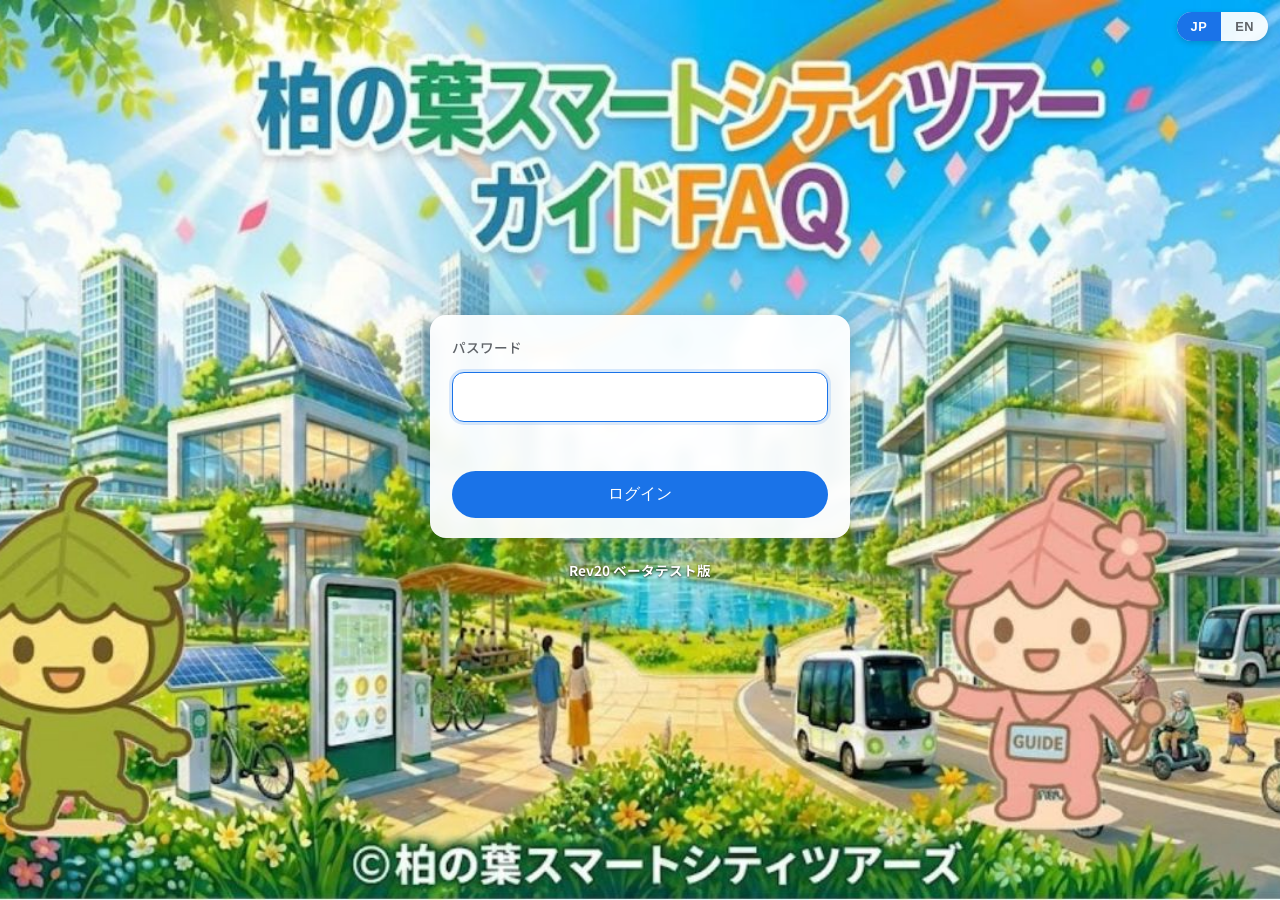
==== commit a81dbb05: "Center login card and lift Rev20 footer above background text Layout:   - #login .container: justify" ====
--- a/index.html
+++ b/index.html
@@ -1,4 +1,4 @@
-﻿<!doctype html>
+<!doctype html>
 <html lang="ja">
 <head>
 <meta charset="utf-8" />
@@ -155,11 +155,11 @@
   #login .container {
     position: relative;
     z-index: 1;
-    justify-content: flex-end;
+    justify-content: center;
     align-items: center;
     text-align: center;
     gap: 18px;
-    padding: 16px 20px 4vh;
+    padding: 16px 20px;
     min-height: 100dvh;
   }
   /* Hidden hot-spot at top of login page to trigger admin (5s long press) */
@@ -236,10 +236,10 @@
   .login-footer {
     text-align: center;
     color: #ffffff;
-    font-size: .8rem;
-    font-weight: 600;
-    padding: 12px 8px 6px;
-    text-shadow: 0 1px 2px rgba(0,0,0,.45);
+    font-size: .85rem;
+    font-weight: 700;
+    padding: 4px 8px;
+    text-shadow: 0 1px 2px rgba(0,0,0,.65), 0 0 6px rgba(0,0,0,.35);
     user-select: none;
   }
 
@@ -645,7 +645,7 @@
   'use strict';
 
   /* ---- FAQ DB (embedded; rebuilt from Excel) ---- */
-  const FAQ_DB = [{"answers_en":["● The development area is approximately 2.73 million m² (about 63 Tokyo Domes, or ~5 Tokyo Disneylands) — one of the largest in Japan.","● By early FY2026 the station-front development is largely complete. The focus is shifting to the Innovation Campus Area centered on the University of Tokyo and National Cancer Center East Hospital, where offices and research buildings like Mitsui Garden Hotel and Mitsui Link Lab are already operating."],"id":1,"question_en":"What is the scale of the city?","answers":["● 開発面積は約273万㎡（東京ドーム約63個分）と、日本最大級の規模です。（又は、東京ディズニーランド 約５個分です。）","● 2026年度初頭で概ね駅前エリアの開発は完了し、今後は東京大学や国立がん研究センター東病院など「イノベーションキャンパスエリア」を中心に、オフィスや研究棟の開発を進めており、既に「三井ガーデンホテル柏の葉パークサイド」や「三井リンクラボ」などが稼働しています。"],"question":"街の規模はどれくらいですか？","tags":["柏の葉スマートシティ概要"],"tags_en":["Smart City Overview"],"keywords":["規模","柏の葉スマートシティ概要"]},{"answers_en":["● The current population is approximately 13,000. The planned target population is 26,000 by 2030."],"id":2,"question_en":"What is the current population of Kashiwa-no-ha?","answers":["● 現在の人口は約13,000人。計画人口は2030年26,000人を目標としています。"],"question":"柏の葉の現在の人口はどのくらいですか？","tags":["柏の葉スマートシティ概要"],"tags_en":["Smart City Overview"],"keywords":["現在","人口","柏の葉スマートシティ概要"]},{"answers_en":["● Currently around 20,000 people work in the area. SMC\u0027s new technical center (1,400 employees) was added in April 2026."],"id":3,"question_en":"How many people work in the Kashiwa-no-ha Campus area?","answers":["● 現在、就労人口は約２０，０００人前後です。2026年４月にSMC新技術センター(従業員数1,400名)が加わりました。"],"question":"柏の葉キャンパス内での就労人数は？","tags":["柏の葉スマートシティ概要"],"tags_en":["Smart City Overview"],"keywords":["キャンパス","就労人数","柏の葉スマートシティ概要"]},{"answers_en":["● For the business operator, the goal is to evolve from the traditional real-estate business into an asset business — building know-how for city-making whose value keeps appreciating.","● Partly already underway, the aim is to monetize these capabilities through partnerships with other districts and overseas, positioning Mitsui Fudosan as a preferred city-making partner.","● The \u0027Kashiwa-no-ha International Campus Town Plan\u0027 guides this, using the city as a living lab to create solutions across environment, health, and new industry — improved continuously through real operation."],"id":4,"question_en":"What is the purpose of Kashiwa-no-ha Smart City?","answers":["● 事業会社としては「これまでの不動産業」から「アセットビジネスへの転換」すなわち「価値が上がり続ける街づくり」の実績やノウハウを構築することにあります。","● 既に部分的に進んでいます鵜が、端的にはこれらのノウハウを他の街区や海外とのパートナーシップを通して収益化する、つまり三井不動産が街づくりのパートナーとして選んでいただけることを目標にしています。","● そのための指標が「柏の葉国際キャンパスタウン構想」であり、目指すべき姿として「ミクストユースの街づくり」という設計思想を持っています。"],"question":"柏の葉スマートシティの目的は？","tags":["柏の葉スマートシティ概要"],"tags_en":["Smart City Overview"],"keywords":["スマートシティ","目的","柏の葉スマートシティ概要"]},{"answers_en":["● Common reasons include close access to central Tokyo while still being green and quiet, child-rearing support, asset value, and sympathy for the city-making concept.","● Many residents who want to apply their own careers to community development are drawn here by the many opportunities to participate in the city-making process."],"id":5,"question_en":"Why do most residents choose to move to Kashiwa-no-ha?","answers":["● 主には「時間的にも都心に近いアクセスにありながら緑豊かで閑静な環境面」、「子育て支援への共感や期待」、「資産価値」、「まちづくりコンセプトへの共感」といったお話を伺っています。","● 特にこの街では「街づくりへの参加アクセス」が随所に展開されていますので、ご自身のキャリアをまちづくりに活かしたい層などの転入も多数見受けられます。"],"question":"住民の方々は何を求めて柏の葉に引っ越される方が多いですか？","tags":["柏の葉スマートシティ概要"],"tags_en":["Smart City Overview"],"keywords":["住民","柏の葉スマートシティ概要"]},{"answers_en":["● Asset value is a major reason. Since the first condominium in 2006, prices have continued to rise (except briefly in 2011). Ichibangai (built 2006) shows a 30–40% price gain.","● Beyond the environment, design features like minimal car intrusion in child areas, constant pedestrian activity, and active residents\u0027 associations add to safety appeal."],"id":6,"question_en":"What are the typical reasons for buying a condominium here?","answers":["● ひとつめは「資産価値」の部分です。この街は初めてのマンションが建築された2006年度以来、2011年の一時期を除いて販売価値は上がり続けています。具体例で申し上げると、1番街（06年竣工）は購入時よりおおよそ3割～4割程度の価格向上が確認されています。","● また、前述したような環境面に加え、子育て空間内に車が進入しにくい、日中時間帯の往来が常にあること、自治会の活性化などによる安全面などもご評価いただいています。"],"question":"マンション購入の決めてになるのはどのような理由が多いですか？","tags":["柏の葉スマートシティ概要"],"tags_en":["Smart City Overview"],"keywords":["マンション","購入","理由","柏の葉スマートシティ概要"]},{"answers_en":["● Pedestrian continuity is prioritized. Parking entrances are consolidated to minimize sidewalk interruptions.","● Wide sidewalks, ramps for grade differences, and tactile guide paving for the visually impaired are designed in.","● Walkability is enhanced through diverse routes like \u0027Gakuen no Michi\u0027 and \u0027Ryokuen no Michi\u0027."],"id":7,"question_en":"How is universal design integrated into Kashiwa-no-ha?","answers":["● 柏の葉では、歩行者空間の連続性を重視して街を設計しています。駐車場入口を極力集約化して、歩道の分断を最小限にするようにしてあります。","● また、十分な歩道幅の確保や、スロープによる高低差処理、視覚障害者誘導ブロックの設置を行い、多様性への配慮も設計に盛り込んでいます。","● 更に、 「歩きたくなる都市空間（Walkability）」を目指し、「学園の道」「緑園の道」など多様な歩行導線を用意しています。"],"question":"柏の葉の開発において、ユニバーサルデザインの原則はどのように統合されていますか？","tags":["柏の葉スマートシティ概要"],"tags_en":["Smart City Overview"],"keywords":["ユニバーサルデザイン","開発","原則","統合","柏の葉スマートシティ概要"]},{"answers_en":["● The fact that both public land and Mitsui-owned land allowed a long-term grand design from the start was a rare advantage. Top-tier universities and research institutes were already here, which shaped the design.","● The grand design has been updated continuously over the years, with major reviews every two years to keep its direction aligned with the times."],"id":8,"question_en":"Was there a grand design from the start, or did it grow organically from the existing universities and land?","answers":["● 前提として、また公有地と三井家が所有していて大きく長期的なグランドデザインが描ける稀有な環境だったことも大きく、また、この街のポテンシャルとして国内トッププレイヤーの大学や研究機関があったのが最初でありそれを活かすグランドデザインとなった。グランドデザインは最初に決めたものをこれまで時代にあわせて改善して進めており、近年では２年単位ごとに見直しし、常に方向修正をしている。"],"question":"ファーストとセカンドステージと進められていて素晴らしいが、最初からグランドデザインがあったのか？たまたま学や土地があったからなのか？","tags":["柏の葉スマートシティ概要"],"tags_en":["Smart City Overview"],"keywords":["ファースト","セカンドステージ","グランドデザイン","素晴","最初","土地","柏の葉スマートシティ概要"]},{"answers_en":["● Originally a 30-year plan targeting 2030, recently extended by 10 years to 2040. Counting the late-1990s conceptual phase, it spans about 50 years.","● Even if Mitsui Fudosan eventually steps back, the city should keep growing — financial self-sufficiency is therefore essential."],"id":9,"question_en":"Why did you plan in 50-year horizons?","answers":["● 当初は３０年で描いており、２０３０年をゴールとしていたが、最近になって１０年延長して４０年と言っている。開発スタートの前から構想検討は進めており１９９０年代後半から数えると５０年とも言える。５０年で三井不動産がたとえ抜けたとしても成長していく街にしていくのが理想で、そのためにも費用面でも自立が必要。"],"question":"５０年単位での街づくりの話があったがなぜ５０年で考えたのか？","tags":["柏の葉スマートシティ概要"],"tags_en":["Smart City Overview"],"keywords":["年単位","柏の葉スマートシティ概要"]},{"answers_en":["● We started with Mitsui-owned Block 4 as Stage One.","● Population, centered on child-rearing families, has grown as planned.","● Increasing the daytime population is a next goal."],"id":10,"question_en":"What was the development approach for the station-front area?","answers":["● まずは三井の土地である4街区を第一ステージとして開発を進めました。","● 子育て世代を中心に計画通りに増加しています。","● これからは昼間の人口を増やすのもひとつの目標です。"],"question":"駅前開発エリアはどのような考えで進めたのですか？","tags":["歴史"],"tags_en":["History"],"keywords":["エリア","駅前開発","歴史"]},{"answers_en":["● Tsujinaka Hospital Kashiwa-no-ha was opened on the hospital group\u0027s own initiative. The Tsujinaka group, seeking to expand bed capacity, learned of the Tsukuba Express development around Kashiwa-no-ha, broke ground in 2008, and opened on June 1, 2009."],"id":11,"question_en":"Was Tsujinaka Hospital invited to open here?","answers":["● 辻仲病院柏の葉は誘致ではなく、病院側が自主的に開設しました。病床拡大を考えていた辻仲病院グループが、つくばエクスプレスの開業に伴う柏の葉キャンパス周辺の開発計画を知り、2008年に新病院の建設を開始し、2009年6月1日に開院しました。"],"question":"辻中病院は誘致したのか？","tags":["歴史"],"tags_en":["History"],"keywords":["辻中病院","誘致","歴史"]},{"answers_en":["● It symbolizes Kashiwa-no-ha\u0027s public-private-academic city-making.","● Residents and the university were saying \u0027public-private-academic collaboration is great, but there\u0027s nowhere to get together after hours.\u0027","● Under Prof. Deguchi (UDCK director), a \u0027let\u0027s just try a yatai\u0027 prototype project was launched. UDCK and Mitsui Fudosan persistently negotiated with the Tsukuba Express operator, and in 2018 it was implemented under the TX viaduct as 19 small food/drink stalls."],"id":12,"question_en":"How did Kakedashi Yokocho come about?","answers":["● まさに公民学連携や柏の葉の街づくりを象徴する物件の一つといえるのがこの「かけだし横丁」になります。","● 始まりは「公民学連携とかいうのはいいが、アフターで交流する場が無い」「住民同士の場もない」という、住民とコンタクトを取りたい大学側や住民同士から上がった意見になります。","● その後、UDCKのセンター長を務めている出口先生を中心とした都市設計の専門家による検証の上、「ひとまず置いてみよう」ということで屋台を実際に仮設するPJが実施されました。"],"question":"かけだし横丁の成り立ちは？","tags":["歴史"],"tags_en":["History"],"keywords":["横丁","歴史"]},{"answers_en":["● Chiba Prefecture\u0027s land-readjustment project targets 2030 as one milestone, but the Smart City work will continue.","● An extension to 2040 has been formally approved by the board."],"id":13,"question_en":"Development targets 2030 — what about after that?","answers":["● 千葉県の土地区画整理事業として2030年をひとつの目安にしておりますが、スマートシティーとしては今後も開発を進める予定です。","● 具体的に、役員会を経て2040年まで延長することが決定しております。"],"question":"2030年をめどに開発を進めているとの事ですがそれ以降は？","tags":["これからの街づくり"],"tags_en":["Future City Development"],"keywords":["開発","以降","2030","これからの街づくり"]},{"answers_en":["● Factories and warehouses exist nearby, but the innovation district is reserved for offices and research labs.","● In April 2026, SMC — a global leader in pneumatic equipment — will open a 3-building technical center.","● Mitsui\u0027s own Link Lab is also expanding; a second building is under construction in the Innovation Campus Area."],"id":14,"question_en":"Will there be factories?","answers":["● 近くに工場や倉庫などはありますが、イノベーション地区ではオフィスや研究ラボなどを予定しています。","● 2026年４月には、空気圧分野で国際最大手のSMCが新技術センターを3棟開業します。","● 加えて、三井不動産が直接手掛ける物件としては「三井リンクラボ」があり、駅前エリアから少し離れたイノベーションキャンパスエリアに展開しており、現在2棟目の建築が進んでいます。"],"question":"工場とかは作らないのですか？","tags":["これからの街づくり"],"tags_en":["Future City Development"],"keywords":["工場","これからの街づくり"]},{"answers_en":["● It was considered in the past but never realized. Watching Toronto and Estonia, adoption remains shallow and there is risk of leaving residents (especially seniors) behind. Not planned now or in the foreseeable future."],"id":15,"question_en":"Are there plans for a local currency?","answers":["● 過去にはあったが実現しなかった。他国のトロントやエストニアの事例を観察していても定着までには至っておらず、逆に住民を取りこぼす（特に高齢者）可能性がありこの街では実装していない。恐らく今後も実装はされないだろう。"],"question":"地域通貨の構想等はあるか？","tags":["これからの街づくり"],"tags_en":["Future City Development"],"keywords":["地域通貨","構想等","これからの街づくり"]},{"answers_en":["● Internal discussions are ongoing, but as generative AI is a means rather than an end, there is not yet a clear answer for what to deliver to the city with it."],"id":16,"question_en":"Has the role of AI in the future smart city been discussed?","answers":["● 内部での議論はしているが、生成AIも手段でしかないのでそれで街に何ができるのかがまだはっきりとした答えを見いだせていない。"],"question":"AIが進展していったときのスマートシティのあり方は議論されているか？","tags":["これからの街づくり"],"tags_en":["Future City Development"],"keywords":["スマートシティ","進展","議論","AI","これからの街づくり"]},{"answers_en":["● About 40 people work across four functions: real-estate development, life-science clustering, data-platform leverage, and area management.","● Beyond land development, they drive public-private-academic collaboration, attract companies, partner with residents, and lead co-creation projects.","● Mitsui Fudosan acts as master developer, while Mitsui Fudosan Building Management runs day-to-day operations. Specialized areas may be handled directly (e.g., Link Lab) or via partners (e.g., conferences and \u0027Ashita\u0027)."],"id":17,"question_en":"How far does Mitsui Fudosan\u0027s Kashiwa-no-ha City Development Division oversee?","answers":["● 柏の葉街づくり推進部は、約40人体制で不動産開発、ライフサイエンス集積、データプラットフォーム活用、エリアマネジメントの4つの機能を担当しています。","● 土地開発だけでなく、公民学連携の促進、企業誘致、住民協働、共創事業の推進まで、街全体の価値向上を統括しています。","● 柏の葉エリアでは「三井不動産がマスターディベロッパーとして主体的に動きながらも、実働部隊として三井不動産ビルマネジメント活動します。"],"question":"三井不動産柏の葉街づくり推進部は街づくりにおいてどこまで統括しているのか？","tags":["街の運営"],"tags_en":["City Operations"],"keywords":["三井不動産柏","葉街","推進部","統括","街の運営"]},{"answers_en":["● Most comes from UDCK Town Management. In substance Mitsui Fudosan funds it, but TM is developing its own revenue streams toward self-sustainability."],"id":18,"question_en":"Where does the budget for city operations come from?","answers":["● 大半は「UDCKタウンマネジメント」からの拠出になっております。実態は三井不動産ですが、自走を目指してTMの収益源開発を進めています。"],"question":"街の運営に関わる予算はどこから出ていますか？","tags":["街の運営"],"tags_en":["City Operations"],"keywords":["運営","予算","街の運営"]},{"answers_en":["● For infrastructure like upgraded public roads, Mitsui Fudosan leads the construction, while operating/maintenance costs are partly borne by Kashiwa City.","● The long-term goal is self-sustaining management by responsible parties."],"id":19,"question_en":"Where does the budget for public facilities come from?","answers":["● 公道の高質化などのインフラについては、整備を三井不動産が主体で行い、管理運営や修繕に係る費用は柏市も一定額を負担しています。","● 将来的には責任部署による自走化を目指しております。"],"question":"公共施設に関わる予算はどこから出ていますか？","tags":["街の運営"],"tags_en":["City Operations"],"keywords":["公共施設","予算","街の運営"]},{"answers_en":["● Mitsui Fudosan aims to evolve beyond traditional real-estate into a developer of city-making know-how. Kashiwa-no-ha builds expertise in running a city as a living-lab field.","● By exporting these capabilities whole or by project, the company seeks to secure its position as an enterprise that raises city value."],"id":20,"question_en":"Why is Mitsui Fudosan tackling smart-city development at Kashiwa-no-ha?","answers":["● まず前提として、三井不動産は従来の不動産事業だけでなく「街づくりの主体事業者」というノウハウを持った事業体としての発展を目指しています。そのために、ここ柏の葉で「街をフィールド化した実証実験エリアの運営」というノウハウの蓄積に取り組んでいます。","● これらの取り組みをまるごと、あるいはプロジェクト単位で域外へ輸出することで「街の価値を挙げられる事業体」としてのポジションを確保したいと考えています。"],"question":"なぜ三井不動産は柏の葉で「スマートシティ開発」に取り組んでいるのでしょうか？","tags":["街の運営"],"tags_en":["City Operations"],"keywords":["スマートシティ","三井不動産","開発","街の運営"]},{"answers_en":["● No direct subsidies, but with strong cooperation in: providing UDCK director-level staff, building the UDCK consortium, and the rent-subsidy system at KOIL TERRACE (part of startup support)."],"id":21,"question_en":"Does Kashiwa City provide subsidies to smart-city operations?","answers":["● 直接的な補助はありませんが、以下の点で伴走を頂いています。UDCKディレクターとしての人員補充、UDCKを中心としたコンソーシアムの構築や運営。KOIL TERRACE入居テナントへの家賃補助制度（スタートアップ支援システムの一環）"],"question":"スマートシティ運営の費用について柏市からの補助はあるのでしょうか？","tags":["街の運営"],"tags_en":["City Operations"],"keywords":["スマートシティ","運営","費用","柏市","補助","街の運営"]},{"answers_en":["● The International Campus Town Plan defines priority goals and targets across multiple fields.","● Follow-up surveys are conducted periodically to quantify achievement rates (internally tracked).","● Positives: high expectations for mixed-use convenience and future cityscape. Negatives: lack of local jobs forces commuting to Tokyo. (See the 2019 International Campus Town Plan: https://www.kashiwanoha-smartcity.com/fdownload.php?ctr=download\u0026d=3)"],"id":22,"question_en":"What KPIs does Kashiwa-no-ha track?","answers":["● ①国際キャンパスタウン構想でそれぞれの分野について「重点目標」「目標」に分けて設定しています。","● ②定期的にフォローアップ調査を行い、達成率を数字化しています（内部情報として）。","● ポジティブ面→生活の利便性（≒ミクストユースな街づくり）や開発されていく未来の街へ、街並みへの期待値が高い"],"question":"柏の葉ではどのようなKPIを設定していますか？","tags":["街の運営"],"tags_en":["City Operations"],"keywords":["設定","KPI","街の運営"]},{"answers_en":["● Residents in their 30s and 40s predominate."],"id":23,"question_en":"What is the age composition?","answers":["● ３０代から４０代が多い傾向です。"],"question":"世代構成は？","tags":["街のデータ"],"tags_en":["City Statistics"],"keywords":["世代構成","街のデータ"]},{"answers_en":["● Kashiwa-no-ha Campus Station passed 20,000 daily users in FY2025 — 21,333 (vs. 19,821 the previous year)."],"id":24,"question_en":"What are the daily Tsukuba Express boarding figures?","answers":["● ︎柏の葉キャンパス駅は、2025年度乗降者数2万人を超えました。21,333人（昨年度：19,821人）です。"],"question":"TX つくばエクスプレスの１日の乗車人数は？","tags":["街のデータ"],"tags_en":["City Statistics"],"keywords":["エクスプレス","乗車人数","TX","街のデータ"]},{"answers_en":["● End of FY2024, Kashiwa Northern Central District: 79.3% completion. https://www.city.kashiwa.lg.jp/hokubuseibi/shiseijoho/keikaku/machizukuri/hokubu/shinchoku.html"],"id":25,"question_en":"How is the land-readjustment project progressing?","answers":["● ２０２４年度末 柏北部中央地区としてのデータですが、進捗率７９．３％です。https://www.city.kashiwa.lg.jp/hokubuseibi/shiseijoho/keikaku/machizukuri/hokubu/shinchoku.html"],"question":"区画整理の進捗は？","tags":["街のデータ"],"tags_en":["City Statistics"],"keywords":["区画整理","進捗","街のデータ"]},{"answers_en":["● UDCK is an advisory body for city-making under the International Campus Town Plan. Operators like Mitsui Fudosan draft proposals, and UDCK aligns them in the planning stage. For example, when introducing buses, UDCK can advise on differentiated body design or arrange resident briefings."],"id":26,"question_en":"How far does UDCK\u0027s involvement go? Does the city authorize things like autonomous driving?","answers":["● ＵＤＣＫは「柏の葉国際キャンパスタウン構想」に基づく街づくりを進めるための諮問機関。実際には、三井不動産などの事業者が素案をまとめ、実行に移す前の計画段階で摺合せを行う。例えばこういうことを街に実装したいと提案を受けた際、バス車両の形態について見分けがつくようにデザインを工夫するように意見をしたり、住民への説明会を開催したりしている。"],"question":"UDCK は、街としてどこまで関与しているか？ 自動運転の場合、街として承認するのか？","tags":["街の運営"],"tags_en":["City Operations"],"keywords":["関与","自動運転","場合","承認","UDCK","街の運営"]},{"answers_en":["● Procedure and pace differ greatly. Universities may take 2–3 months for an item to reach the next faculty meeting and require extensive documentation."],"id":27,"question_en":"Any challenges due to perspective differences in public-private-academic work?","answers":["● やはり手続きやスピード感の違いは大きい。大学などは何かやろうとしても２，３ヶ月先の学内会議まで議題に上がらないことも多く、作成資料も多い。"],"question":"公民学 目線が民間企業と違う苦労などがあれば教えてほしい。","tags":["街の運営"],"tags_en":["City Operations"],"keywords":["公民学","目線","民間企業","苦労","街の運営"]},{"answers_en":["● Mitsui is transforming from a traditional real-estate company into a long-term city-value developer. The view is that building and selling alone leads to decline; the city-making know-how built here is meant to be packaged and exported.","● For Kashiwa-no-ha alone, investment costs may not be recoverable for 100+ years, but it is judged worthwhile as a strategic capability investment."],"id":28,"question_en":"Where does Mitsui Fudosan make money from this?","answers":["● 当社は「従来の不動産会社からの脱却」を目指し「長期的に街の価値を向上できるノウハウごと不動産事業が出来る会社」として変革を進めている。不動産業は建物を作り、売るだけではそのうちに衰退するという考えを持っており、街づくりや街運営のノウハウをこの街で習得し、それを今後の他の街づくりへパッケージごと乗り込む、あるいは実例としてのサービスを提供するマネジメントビジネスを行うことで、長期目線での投資回収を考えている。柏の葉単体でいうと、100年経っても回収できない費用を投下しているといってもいいが、その価値はあるというのが経営的な判断。"],"question":"三井不動産としてはどこで儲ける視点なのか？","tags":["街の運営"],"tags_en":["City Operations"],"keywords":["三井不動産","視点","街の運営"]},{"answers_en":["● Ichibangai: 990 spaces for 977 units.","● Nibangai: 880 units — 536 mechanical, 204 self-park, 19 flat."],"id":29,"question_en":"How many parking spaces in nearby condominiums?","answers":["● １番街は、総戸数９７７戸に対して９９０台","● ２番街は、８８０戸に対し機械５３６台、自走２０４台、平置き１９台です。"],"question":"近隣マンションの駐車場台数は？","tags":["モビリティ"],"tags_en":["Mobility"],"keywords":["マンション","近隣","駐車場台数","モビリティ"]},{"answers_en":["● The living environment is broadly well-rated as the city continues to update.","● On amenities, restaurants, business support, and community remain areas residents want improved.","● In city-making participation, residents split into engaged, observer, and consumer types — a true \u0027residents lead\u0027 model is still emerging. A core cause is limited access to high-skill jobs needed for mixed-use; until people work as well as live here, it stays an outside-the-self matter."],"id":30,"question_en":"What feedback do residents give about the city?","answers":["● 街のアップデートや開発が進んでおり、居住環境面においては概ねご評価を頂いています。","● 一方、施設面では飲食店、ビジネス環境支援、地域コミュニティなどは改善要望が出やすい領域です。","● 今後の街づくりの観点からは「参加型」「傍観型」「消費者型」に完全な分断が起きており、「住民自らが進める街づくり」にはまだまだ課題が多いのが実情です。主たる要因としては、ミクストユースに必要な「高度人材の就労機会が限られていること」が挙げられます。やはり、働き、住む場所にならないと自分事にはなりにくいようです。"],"question":"住民の評価や不満は、どんな傾向がありますか？","tags":["住民の声"],"tags_en":["Resident Voices"],"keywords":["住民","評価","不満","傾向","住民の声"]},{"answers_en":["● From a 2016 survey: #1 convenient shopping, #2 green and pleasant environment, #3 convenient commuting. https://www.kashiwanoha-smartcity.com/fdownload.php?ctr=download\u0026d=3 (P.7 right)"],"id":31,"question_en":"What is the residents\u0027 overall rating of the city?","answers":["● ２０１６年の調査ですが、１位買い物に便利、２位、緑豊かで環境が良い、３位通勤・通学に便利となっています。https://www.kashiwanoha-smartcity.com/fdownload.php?ctr=download\u0026d=3※P.７ 右側"],"question":"住民によるまちの評価は？","tags":["住民の声"],"tags_en":["Resident Voices"],"keywords":["住民","評価","住民の声"]},{"answers_en":["● First impression: \u0027a nice place — feels like a university campus.\u0027 Most tour visitors share that feeling. The reason — spatial design led by UDCK with public-private-academic collaboration — only becomes clear later.","● Second impression: on community/soft side, the city is rich in serendipity — casual conversations lead to ideas that get implemented. A rare place."],"id":32,"question_en":"From a resident\u0027s view, how is the city felt?","answers":["● 第一印象と第二印象で申し上げると、最初にこの街に降り立った時に感じた「なんかいい街、大学のキャンパスみたい」と感じた。ツアーにお越しになる方も同様の印象を持つ方が多い。最初は理由がわからなかったが、徐々にそれが「街の空間デザイン」をUDCKで描き、公民学が連携しているおかげだと知った。第二印象としてはソフト面・コミュニティ面で、この街では「セレンディピティ」が溢れている。何気ない会話からアイデアが生まれ、実装されていく街というのを体感していて稀有な街だと実感している。"],"question":"住民目線でこの街をどんなふうに評価されてる？","tags":["住民の声"],"tags_en":["Resident Voices"],"keywords":["住民目線","評価","住民の声"]},{"answers_en":["● UDCK has operated long-term, with public-private-academic city-making continually improving with age.","● Land rights in the surroundings are pre-organized (largely Mitsui or public), enabling long-horizon development.","● These together free the project from short-term business schemes or politics — true long-term asset management."],"id":33,"question_en":"What advantages over other smart cities?","answers":["● UDCKが長期間にわたって稼働しており、公民学連携型の街づくりが「経年優化」し続けていることがあげられます。","● 加えて、周辺の土地環境の権利が事前に整備されており（三井か公共の土地ばかり）、長期的な目線で開発が出来ることは極めて特徴的です。","● これらの要素がかみ合った結果、短期的な事業スキームや政治的なものに振り回されず、長期目線でのアセットマネジメントが成立している点も特徴的と言えます。"],"question":"他のスマートシティーと比較して優っているところは？","tags":["他のスマートシティとの比較"],"tags_en":["Comparison with Other Smart Cities"],"keywords":["スマートシティー","比較","他のスマートシティとの比較"]},{"answers_en":["● No formal partnerships, but visitors from many countries and regions come to observe."],"id":34,"question_en":"Are there formal collaborations with other smart cities?","answers":["● 特に連携はございませんが、様々な国や地域のスマートシティ関係者がご見学にいらしています。"],"question":"他のスマートシティーと何か連携しているか？","tags":["他のスマートシティとの比較"],"tags_en":["Comparison with Other Smart Cities"],"keywords":["スマートシティー","連携","他のスマートシティとの比較"]},{"answers_en":["● Members include Kashiwa City, Kashiwa CCI, Tanaka Furusato Association, Kashiwa-no-ha Furusato Association, Mitsui Fudosan, Tsukuba Express (MIR), the University of Tokyo, and Chiba University — eight in total.","● UDCK plays a central role as a mediator balancing each party\u0027s aims, costs and benefits.","● Example: the autonomous bus offers the university a tech testbed, helps Kashiwa City pilot future circulation buses, and improves resident living — UDCK orchestrates the value for each."],"id":35,"question_en":"Tell me about the public-private-academic governance.","answers":["● 構成団体は、柏市、柏商工会議所、田中地域ふるさと協議会、柏の葉地域ふるさと協議会、三井不動産、首都圏新都市鉄道（TX）、東京大学、千葉大学の８つです。","● 公民学にとってそれぞれの狙いや目標、メリットデメリットのバランスメーカーとしてUDCKが中心を担っている点が特徴的です。（利害関係の調整）","● 具体例でいうと、自動運転バスは大学にとっては技術の実験の場として柏の葉を使える、柏市にとっては将来的な周回バスの課題解決を目指すことが出来る（前例ができる）、市民にとっては住環境の向上に繋がる可能性を見出せる、といった、それぞれにとっての「メリット」を調整する機関として運用されています。"],"question":"公民学連携の体制について教えてください。","tags":["公民学連携"],"tags_en":["Public-Private-Academic Partnership"],"keywords":["公民学連携","体制"]},{"answers_en":["● Residents here tend to be open to new initiatives, so we keep explanations careful and thorough.","● UDCK acts as the communication hub — briefings, inquiry handling, and after-care.","● Example: when AI cameras or autonomous-bus tests launch, the announcement comes from public-private-academic UDCK rather than a private company, which residents say allays concerns over data misuse."],"id":36,"question_en":"How is resident consent obtained for new initiatives?","answers":["● この街は、「新しい取り組みに理解のある」層が多いため、それゆえに丁寧な説明を心がけています。","● 体制としては、事前の説明会開催や問い合わせの窓口としてUDCKがコミュニケーションのハブとなり、説明会の開催や問い合わせ対応、アフターケアなどを行っています。","● 事例としては、AIカメラや自動運転バスの実験実験開始の際は、民間企業（三井不動産）からの発信ではなく、公民学のUDCKが介在することにより、個人情報の不正利用や、不正流用等の懸念が払しょくが出来ていると、住民の皆様からはご評価いただいています。"],"question":"新しい取り組みを導入する際、住民の同意はどのように得ていますか？","tags":["公民学連携"],"tags_en":["Public-Private-Academic Partnership"],"keywords":["導入","住民","同意","公民学連携"]},{"answers_en":["● UDCK is the main info hub; it hosts regular salons for dialogue.","● Online, there is the station-front signage, SNS (LINE, Facebook), website, posters, email, etc.","● Reaching passive residents seamlessly remains a challenge; the goal is a dedicated app."],"id":37,"question_en":"How do residents stay informed?","answers":["● UDCKに行けば街に関する情報はいつでも得られるようになっており、UDCKでは定期的にサロンを開催し、意見を交換しています。","● 更に、オンラインでは駅前のサイネージ、LINEやFacebook等のSNS、ウェブサイト、ポスター、メールなど様々な手段を設けています。","● 課題としてはパッシブな住民に対して情報をシームレスに届ける仕組みであり、ゴールとしてはアプリの実装を目指しております。"],"question":"街の人たちはどうやって情報をとるのですか？","tags":["公民学連携"],"tags_en":["Public-Private-Academic Partnership"],"keywords":["情報","公民学連携"]},{"answers_en":["● As Japan\u0027s first UDC, it brings together government, university, business, and residents to discuss, build consensus, and execute — a neutral nucleus for city-making.","● Members include Mitsui Fudosan, local firms, the University of Tokyo, Chiba University, and Kashiwa City, each contributing staff and resources.","● It is not a mere facility but an operating venue where city challenges can be brought in and worked on."],"id":38,"question_en":"What does UDCK do?","answers":["● 日本初のUDCとして行政・大学・企業・住民が集まって議論し、合意形成や実装につなげるための「中立的な柏の葉の街づくりの中核拠点」として運営されています。","● 三井不動産、地元企業、東京大学や千葉大学、柏市などがそれぞれ人員やリソースを提供し、公民学連携の象徴ともなっています。","● 行政・大学・企業・住民が集まって議論し、合意形成や実装につなげるための中立的な拠点です。"],"question":"UDCKは何をしている組織ですか？","tags":["公民学連携"],"tags_en":["Public-Private-Academic Partnership"],"keywords":["組織","UDCK","公民学連携"]},{"answers_en":["● UDCK provides a common venue, making it easy for all parties to bring problems and ideas and to iterate experiment → improve cycles.","● Each party brings resources for problem-solving, which fosters strong sense of ownership — \u0027the city\u0027s challenges are our challenges.\u0027","● Example: in the autonomous bus, the university gains tech testing, Kashiwa City pilots future mobility solutions, Mitsui Fudosan gains a living lab, and residents see lifestyle improvements."],"id":39,"question_en":"Why does the public-private-academic collaboration work so well?","answers":["● UDCKを中心に、行政・大学・企業・住民が集まりやすい「場」があり、課題やアイデアを持ち寄って、実証→改善のサイクルを回しやすい体制になっています。","● 加えて、それぞれが課題解決のためのリソースを持ち寄ることによる「当事者意識」の醸成にも一役買っており、”まちの課題≒自分たちの課題”担っている点が文化として根付いています。","● UDCKではそれぞれがどのようなメリットを得られるのか、という点に注目した調整を日々行っています。自動運転バスを例にとると大学は、技術の提供。 柏市は、将来的なモビリティの課題解決の前例づくり。三井不動産は、実証実験フィールドとしての活用。市民は、生活環境向上の期待性。 といった点にそれぞれ注目されています。"],"question":"なぜ“公・民・学連携”がうまく回っているのですか？","tags":["公民学連携"],"tags_en":["Public-Private-Academic Partnership"],"keywords":["学連携","公民学連携"]},{"answers_en":["● Health \u0026 Longevity is a pillar of the city. With walkable parks and sports facilities mixed with work/play/learning, daily natural movement supports health.","● Machi no Kenkō Kenkyūjo \u0027Ashita\u0027 (on Lalaport Kashiwa-no-ha North 3F) offers free body composition / grip-strength tests, exercise/nutrition seminars, and events — promoting both health and social participation under the theme \u0027walk, talk, eat.\u0027","● On the data + wellness side, \u0027Dot to Dot\u0027 securely links opted-in personal data; the resulting Kashiwa-no-ha Data Platform powers the Smart Life Pass portal with data-driven services."],"id":40,"question_en":"Tell me about your health-promotion initiatives.","answers":["● 街づくりの柱が「健康長寿」：公・民・学連携で、徒歩圏に公園やスポーツ施設が揃う職住遊学一体の環境づくりなど、日常の“自然に動ける”暮らしで健康を後押ししています。","● 参加型の拠点である「まちの健康研究所『あ・し・た』」は、ららぽーと柏の葉北館3Fに設置されており、「あるく・しゃべる・たべる」を合言葉に、体組成・握力などの測定（無料）や運動/栄養などの講座・イベントを通じて、健康づくりと社会参加を促進しています。","● 更に、データ×ウェルネスの仕組みとして、生活者が同意したパーソナルデータを安全に連携する「Dot to Dot」を基盤に「柏の葉データプラットフォーム」を構築し、ポータル「柏の葉スマートライフパス」でデータを活かした生活者向けサービス提供が始まっています。"],"question":"健康増進のための取り組みについて教えてください。","tags":["健康長寿"],"tags_en":["Health \u0026 Longevity"],"keywords":["健康増進","健康長寿"]},{"answers_en":["● Mitsui Fudosan.","● Health-related companies that leverage Ashita\u0027s infrastructure (member data, on-site booths, access to pilots) also pay tenant fees that fund operations."],"id":41,"question_en":"Who funds Ashita\u0027s operations?","answers":["● 三井不動産となります。","● 加えて、あ・し・たのインフラ（会員情報や施設でのブース、実証実験への参加権）を活用するヘルスケア系の企業からのテナント費用が原資になっています。"],"question":"「あ・し・た」の運営費はどこが出しているのか？","tags":["健康長寿"],"tags_en":["Health \u0026 Longevity"],"keywords":["運営費","健康長寿"]},{"answers_en":["● Standard measures under national laws and local ordinances apply.","● Implementation includes wide sidewalks, slopes for grade changes, and tactile guide paving. There are no Kashiwa-no-ha-specific definitions or programs beyond these."],"id":42,"question_en":"What disability-access measures are taken?","answers":["● 柏の葉の開発における障がい者のための環境整備は、法律や地方公共団体が定める条例や規則に則った一般的なものです。","● 具体的には、十分な歩道幅の確保やスロープによる高低差処理、視覚障害者誘導ブロックなどです。 柏の葉独自の特別な定義や、それに基づく施策は実施していません。"],"question":"障碍者対策についてどのようなことを行われていますか？","tags":["健康長寿"],"tags_en":["Health \u0026 Longevity"],"keywords":["障碍者対策","健康長寿"]},{"answers_en":["● Not a hospital — a hub for visualizing health and encouraging prevention, exercise, and food. Body composition, vegetable-intake checks, events, and service guidance are offered to all ages.","● The \u0027healthy just by living here\u0027 theme positions Ashita as the contact point between residents who want healthier lives and companies/researchers building services.","● Members number about 3,900 and the program receives high marks from participating companies."],"id":43,"question_en":"What is Ashita (Machi no Kenkō Kenkyūjo)?","answers":["● 病気を治す場所というより、健康の見える化や予防・運動・食のきっかけをつくる拠点です。体組成、ベジチェック等の測定、イベント、健康サービスの案内などを通じて、幅広い世代が立ち寄れる設計になっています。","● 「住むだけで健康になる街づくり」をテーマが「健康長寿」の具体的な目標となっており、この施設は「そうなりたい住民」と「それをサービスとして実装したい」企業や研究者との接点という役割を持っています。","● 会員は約3９00名おり、参画する企業からも高い評価を頂いています。"],"question":"「あ・し・た」（まちの健康研究所）は何をする施設ですか？","tags":["健康長寿"],"tags_en":["Health \u0026 Longevity"],"keywords":["健康研究所","施設","健康長寿"]},{"answers_en":["● KAGOME\u0027s VegeCheck measures skin carotenoid levels to estimate vegetable (especially green/yellow) intake. Carotenoids accumulate in skin over 2–4 weeks after absorption.","● An LED illuminates the skin; the reflected light is measured optically.","● Research confirms that drinking 200ml of vegetable juice daily for a month raises skin carotenoid levels."],"id":44,"question_en":"How does Ashita\u0027s KAGOME booth measure vegetable intake?","answers":["● カゴメの「ベジチェック」は、皮膚のカロテノイド量を測定して野菜（特に緑黄色野菜）の量を推定します。野菜に含まれるカロテノイドは体内に吸収され2～4週間かけて皮膚に蓄積されます。これを光学的にLED光を照射して、皮膚からの反射光を測定します。","● 野菜ジュース200mlを1ヶ月間毎日飲むと、皮膚カロテノイド量が上昇することが研究で確認されています。"],"question":"あ・し・たのカゴメブースの野菜摂取量測定はどうやって計測しているのですか？","tags":["健康長寿"],"tags_en":["Health \u0026 Longevity"],"keywords":["カゴメブース","野菜摂取量測定","計測","健康長寿"]},{"answers_en":["● Data on specific life-expectancy increases isn\u0027t available yet, but long-term accumulation should enable comparison with other cities."],"id":45,"question_en":"Do you have concrete health-longevity data yet?","answers":["● 具体的にどのくらい寿命が延びたのかというようなデータはまだ無いが、中長期に蓄積することで他の街と比べてそのような分析もできるようになるのではないか"],"question":"健康長寿のデータは具体的にとれてる？","tags":["健康長寿"],"tags_en":["Health \u0026 Longevity"],"keywords":["データ","健康長寿","具体的"]},{"answers_en":["● LEED is an international environmental performance certification operated by the U.S. Green Building Council (USGBC).","● Kashiwa-no-ha became the first project in Japan to earn the highest \u0027Platinum\u0027 rating under LEED\u0027s neighborhood-development (ND) plan certification.","● This serves as third-party recognition of environmentally integrated city-making and is leveraged in real-estate leasing."],"id":46,"question_en":"What is LEED-ND?","answers":["● 米国のグリーンビルディング協会（USGBC）が運営する国際的な環境性能認証制度「LEED(リード)」です。","● 柏の葉では、街づくり部門「ND(Neighborhood Development：近隣開発)」の計画認証において、最高ランクの「プラチナ認証」を日本で初めて取得しております。","● このことは「環境共生が進んだ街づくり」といういわゆるお墨付きであり、不動産会社としてのリーシングにも活用されています。"],"question":"LEED-NDとは何ですか？","tags":["環境共生"],"tags_en":["Environmental Coexistence"],"keywords":["LEED","ND","環境共生"]},{"answers_en":["● LEED Platinum is the highest tier from USGBC. Kashiwa-no-ha was the first in Japan to earn the city-making (ND-plan) Platinum.","● Evaluation covers ecology, transit, walkability, local food, and energy efficiency. Third-party international validation makes it easier to communicate the city to overseas firms, investors, and ESG-focused finance.","● A concrete outcome: in 2026, SMC — top global share (~30%) in pneumatic equipment — chose Kashiwa-no-ha for a 100+ billion-yen base, citing the R\u0026D ecosystem, transit, and the \u0027smart wellness office\u0027 that supports healthy work (workforce ~1,400)."],"id":47,"question_en":"What benefits came from earning LEED Platinum?","answers":["● LEEDプラチナは、米国のUSGBCが運営する国際的な環境認証で、認証レベルの中で最高ランクです。柏の葉は“街づくり”部門の LEED-ND（計画認証） でプラチナを日本で初めて取得しています。","● 評価は、生態系への配慮、公共交通、歩きやすさ、地産地消、建物の省エネなどを点数化して総合的に見ます。","● これを取る意味は、柏の葉の取り組みを第三者が国際基準で確認した証明になるので、海外企業や投資家・金融機関にも説明しやすくなり、企業誘致やESGの文脈で“信頼性の高い街づくり”として評価されやすくなる点です。"],"question":"環境指標LEEDプラチナを取って何か評価につながったか？","tags":["環境共生"],"tags_en":["Environmental Coexistence"],"keywords":["プラチナ","環境指標","評価","LEED","環境共生"]},{"answers_en":["● Yes, it is a retention pond. Kashiwa City owns it; Mitsui Fudosan led the upgrade work; UDCK and others share operations.","● Daily operating costs and the ongoing renewal are funded mainly by Mitsui Fudosan. UDCK TM handles routine management, with periodic clean-ups joined by residents — a \u0027managed by everyone\u0027 approach.","● SMC\u0027s building design harmonizes with the green setting of Aqua Terrace, creating a unified office + waterfront landscape."],"id":48,"question_en":"Is Aqua Terrace still a retention pond?","answers":["● はい、調整池です。柏市が所有し、三井不動産が整備、UDCK等が関わりながら管理運営しています。","● 日々の管理運営に係る費用や実施中のリニューアルの費用は、主な開発主体である三井不動産が負担し、日常管理はUDCKTMを中心に、定期的な大掃除は住民にも参加してもらうなど、みんなで管理するアクアテラス、という体制をとっています。","● SMCはアクアテラスの緑豊かな景観に合うような建築デザインに協力いただき、オフィスと水辺空間の親和性を一緒に作っています。"],"question":"アクアテラスは、今も調整池ですか？","tags":["環境共生"],"tags_en":["Environmental Coexistence"],"keywords":["アクアテラス","調整池","環境共生"]},{"answers_en":["● Water-edge environment via public-private-academic city-making earned Japan\u0027s first LEED-ND Platinum. Kashiwa-no-ha Aqua Terrace upgrades a former retention pond into a flood-control + relaxation space.","● Walkable design improves access to Kashiwa-no-ha Park, the natural spring-fed Konbukuro Pond, and beyond.","● On flood control, Aqua Terrace and similar conversions repurpose retention ponds into accessible water-side spaces, with public-private-academic management agreements enabling open access while maintaining function."],"id":49,"question_en":"Tell me about environmental-coexistence initiatives.","answers":["● 環境指標面では、水辺の環境を公・民・学連携での先進的な街づくりを行い、LEED-ND（街づくりの国際環境認証）で最高ランクのプラチナを日本で初取得しました。従来型の調整池を高質化した「柏の葉アクアテラス」など、憩いの水辺と治水機能を両立する整備も行っています。","● その他、近隣の柏の葉公園、自然湧水のあるこんぶくろ池などへのアクセスしやすくなる「ウォーカブルな街づくり」を推進しています。","● 治水面では、柏の葉アクアテラス等、元々調整池であったものを憩える親水空間へリノベーションするなど、公民学連携と管理協定で一般開放維持管理を実現しています。"],"question":"環境共生（自然環境）に関する取り組みについて教えてください。","tags":["環境共生"],"tags_en":["Environmental Coexistence"],"keywords":["環境共生","自然環境"]},{"answers_en":["● Unlike typical incubators that mainly offer space or sales channels, this provides hands-on implementation support from domain experts.","● It is selective. Priority themes include decarbonization, disaster prevention, mobility, life science, healthcare, and sports/entertainment — though other themes are accepted.","● Concrete supports: 1-year free KOIL co-working membership, TEP business-plan seminars, ~3–4 months of mentor-led coaching, smart-city pilot consultations, networking, and special workshops on legal/capital strategy."],"id":50,"question_en":"What is the KOIL STARTUP PROGRAM support?","answers":["● 他の街での類似施設と大きく異なる特徴がこの点です。いわゆる「オフィス提供」や「営業機会の提供」といったことにとどまらず、各分野の専門家が実装まで伴走する支援を行う、かなり手間のかかる支援を行っています。","● このプログラムへの参加については審査制となっており、重点テーマとして、脱炭素・エネルギー／防災／移動・交通／ライフサイエンス／ヘルスケア・健康／スポーツ・エンタメ等を掲げつつ、それ以外のテーマも応募可としています。","● 具体的な支援内容は下記の通りです。"],"question":"KOIL STARTUP PROGRAMの支援はどのような内容ですか？","tags":["新産業創造"],"tags_en":["New Industry Creation"],"keywords":["支援","内容","KOIL","STARTUP","PROGRAM","新産業創造"]},{"answers_en":["● TEP is a startup-support organization, positioned as a \u0027community facility\u0027 supporting co-creation in Kashiwa-no-ha.","● They have partnered since KOIL\u0027s design phase, contributing to VC structure and overall startup support design.","● KOIL STARTUP PROGRAM is co-hosted by Mitsui Fudosan and Kashiwa City, with TEP planning and operating it. They also run Kashiwa City\u0027s startup concierge."],"id":51,"question_en":"What is TEP?","answers":["● 柏の葉スマートシティの「COMMUNITY FACILITY（共創を支える施設/組織）」として位置付けられているスタートアップ支援組織です。","● KOILの設計段階からパートナーシップを組んでサポートをしており、いわゆるVC面での設計やスマートアップ支援の仕組み作りなどで伴走いただいています。","● 「KOIL STARTUP PROGRAM」は、三井不動産・柏市が共催、TEPが企画運営を担っています。"],"question":"TEPとはどのような内容ですか？","tags":["新産業創造"],"tags_en":["New Industry Creation"],"keywords":["内容","TEP","新産業創造"]},{"answers_en":["● Originally operated by an agency under a Mitsui Fudosan-owner arrangement.","● It is now operated by Mitsui Fudosan Building Management, a subsidiary.","● Reasons include accumulating co-working know-how in-house and establishing operations with stronger ownership."],"id":52,"question_en":"Who operates KOIL?","answers":["● OPEN時からの経緯をお伝えすると、当初は三井不動産オーナー広告代理店運営、という形式をとっておりました。","● 時期は申し上げられないのですが現在は、子会社である「三井不動産ビルマネジメント運営」に変更となっております。","● 理由はいくつかありまして、代表的なものとしては「コワーキングスペース運営のノウハウをグループ内に蓄積したかったこと」と「当事者意識を持った運営としたい」になります。"],"question":"KOILはどこが運営しているのでしょうか？","tags":["KOIL"],"tags_en":["KOIL"],"keywords":["運営","KOIL"]},{"answers_en":["● It\u0027s more than a space rental: community managers support seed/early-stage startups with startup consultations and introductions across companies — providing soft-side, community-rich support."],"id":53,"question_en":"What sets KOIL Park apart from other co-working spaces?","answers":["● 単なる場所貸しではなく、新規事業初期のシード期・アーリー期を支援するコミュニティマネージャーが居られ、起業の悩み相談から、様々な企業同士のつなぎ役など、ソフト・コミュニティ面での支援を行っています。"],"question":"他のコワーキングスペースろコイルパークの大きな特徴は何か？","tags":["KOIL"],"tags_en":["KOIL"],"keywords":["コワーキングスペース","コイルパーク","特徴","KOIL"]},{"answers_en":["● Drop-in use is available on weekends and public holidays only."],"id":54,"question_en":"Can I use KOIL for just one day?","answers":["● 土日祝日に限りドロップインが可能です。"],"question":"KOILは1日からでも利用できますか？","tags":["KOIL"],"tags_en":["KOIL"],"keywords":["利用","KOIL"]},{"answers_en":["● Installed across the rooftops of KOIL and Lalaport."],"id":55,"question_en":"Where are the solar panels located?","answers":["● KOIL屋上・ららぽーと屋上に一面設置されています。"],"question":"太陽光パネルはどこにあるのですか？","tags":["エネルギー"],"tags_en":["Energy"],"keywords":["パネル","太陽光","エネルギー"]},{"answers_en":["● Kashiwa-no-ha AEMS has run since 2014, managing energy across the area for both efficiency and BCP, even enabling inter-district power transfer. Momentary backup batteries, emergency generators, and aggregators are used to verify supply stability with renewables.","● Generation covers solar, wind, biomass — using the city as a living testbed.","● On renewables, generation and EV charging are tested together; the area energy management system \u0027Kashiwa-no-ha AEMS\u0027 visualizes and orchestrates daily efficiency and emergency BCP."],"id":56,"question_en":"Tell me about environmental coexistence initiatives.","answers":["● 柏の葉AEMSを2014年から運用し、省エネとBCPの両面で、地域エネルギーを一元管理し、街区を越えた電力融通も実現しています。電力の安定化に向け、瞬停蓄電池や非常用発電機の活用、電力アグリゲーター等で、再エネ時代の安定供給も含めて検証しています。","● 創エネ面では、太陽光・風力・バイオマスなどを活用し、街を実証フィールドとして取り組みを進めています。","● 再生可能エネルギーでは、太陽光・風力・バイオマスなどの「創エネ」や、EV導入／充電器設置など“グリーン電力の使い方”も含めて、街全体をフィールドに脱炭素の実証の取り組みを進めています。"],"question":"環境共生に関する取り組みについて教えてください。","tags":["エネルギー"],"tags_en":["Energy"],"keywords":["環境共生","エネルギー"]},{"answers_en":["● It is the same as in typical city condominiums. Cogeneration systems were initially built but are not currently operating.","● Sustainability of cogeneration (how to collect waste, how to share costs) proved difficult, so it is not continued for now."],"id":57,"question_en":"Is there a unique waste collection system (like Minato Mirai)?","answers":["● 通常の街のマンションと同じです。 当初コジェネレーションシステムなどは構築したものの、現在は稼働させていません。","● コジェネレーションシステムは「どうやってごみを集めるのか」「その費用負担の仕組みはどうするのか」の2点においてサステナビリティ面で難しい点があり、柏の葉スマートシティとしては継続が難しいという判断にはなっています。"],"question":"ごみの収集などは（例えばみなとみらいの様な）独自の収集システムはあるのか？","tags":["エネルギー"],"tags_en":["Energy"],"keywords":["システム","収集","独自","エネルギー"]},{"answers_en":["● No such case in the past 10 years."],"id":58,"question_en":"Has the power-transfer system ever been activated for real?","answers":["● 過去10年そのような事例はません。"],"question":"エネルギー融通を実際に行ったことはありますか？","tags":["エネルギー"],"tags_en":["Energy"],"keywords":["エネルギー","融通","実際"]},{"answers_en":["● Designed for resilience — \u0027a city that does not stop.\u0027","● We laid private power lines between blocks (so-called private lines) for designated supply, and obtained national permission under \u0027specified supply\u0027 regulations.","● Inter-grid disruption is prevented with dedicated power-routing devices, enabling safe and stable operation within the zone."],"id":59,"question_en":"How is inter-district power transfer technically possible?","answers":["● 災害時に“止まらない街”を目指し再設計の経緯があります。","● 柏の葉では街区間の電力融通を前提にした設計（AEMS等）を整備し、「専用の送電ルート（自営線）＋法律上の枠組み（特定供給）＋混ざらない制御」を整えています。","● 自営の送電線（自営線）で建物同士をつないでいるため、異なる街区間でも“指定した建物への供給”として電力を融通できます。"],"question":"街区をまたいだ電力融通は、なぜ可能なのですか？","tags":["エネルギー"],"tags_en":["Energy"],"keywords":["街区","電力融通","可能","エネルギー"]},{"answers_en":["● It visualizes and optimizes the entire area\u0027s electricity use, generation, and storage — also enabling inter-building transfers and resilience.","● AEMS reduces electricity costs by about 10 million yen per year."],"id":60,"question_en":"What is AEMS (Area Energy Management System)?","answers":["● 街全体の電力の使い方や発電・蓄電状況を可視化し、建物間の電力融通も含めて最適化を図る仕組みです。災害時のレジリエンス（止まりにくさ）にもつながります。","● AEMSにより逓減化されている電力コストは年間で１000万程度です。"],"question":"AEMS（エリアエネルギーマネジメントシステム）とは何ですか？","tags":["エネルギー"],"tags_en":["Energy"],"keywords":["エリアエネルギーマネジメントシステム","AEMS","エネルギー"]},{"answers_en":["● Their performance profiles complement each other for a robust \u0027peace of mind\u0027 setup.","● Lithium-ion excels at short-term, high-output bursts and is paired with AEMS for fast control — suited to daily operation.","● NAS excels at large-capacity, long-duration discharge — 12,960 kWh (7.2-hour discharge) for daily peak shaving, emergency backup, and inter-district transfers."],"id":61,"question_en":"Why both lithium-ion and NAS batteries?","answers":["● 前提となる性能設計が異なり、いずれも「安心」に繋がる仕組みとして併用をするためです。","● リチウムイオンは、瞬発力（短時間・高出力）」が特徴で、AEMSと連携して“街の電力運用”を支える（速い制御）という形で日常的な運用に向いています。","● NASは、「持久力（長時間・大容量）」が特徴です。主に平常時のピークカットと非常用電源を目的に、12,960kWh（7.2時間放電）の容量があり街区間の電力融通にも活用されています。"],"question":"リチウムイオン蓄電池とＮＡＳ電池の違いは？ なぜ２種類必要か?","tags":["エネルギー"],"tags_en":["Energy"],"keywords":["リチウムイオン","蓄電池","電池","種類必要","NAS","エネルギー"]},{"answers_en":["● Not used for EVs. Mainly used for area power transfers and daytime peak-cut / peak-shift."],"id":62,"question_en":"Is solar generation also used for EVs?","answers":["● 電気自動車には使用されていません。 主に街の電力融通と平常時のピークカット、ピークシフトに使用しています。"],"question":"太陽光パネルで作ったエネルギーは電気自動車にも使われているのか？","tags":["エネルギー"],"tags_en":["Energy"],"keywords":["パネル","エネルギー","太陽光","電気自動車"]},{"answers_en":["● Mitsui Fudosan bears it; nothing is allocated to residents."],"id":63,"question_en":"Who bears the AEMS cost?","answers":["● これは三井不動産の負担で、住民には全く配賦していない。"],"question":"ＡＥＭＳのコスト負担はどこが行っているのか？","tags":["エネルギー"],"tags_en":["Energy"],"keywords":["コスト","負担","AEMS","エネルギー"]},{"answers_en":["● Walkable city design improves access to Kashiwa-no-ha Park and the natural Konbukuro Pond.","● The station-front location supports public-transit use, bike lanes, and shared bikes — reducing car dependence."],"id":64,"question_en":"Tell me about mobility initiatives.","answers":["● その他、近隣の柏の葉公園、自然湧水のあるこんぶくろ池などへのアクセスしやすくなる「ウォーカブルな街づくり」を推進しています。","● モビリティ面では、駅近立地を活かし、公共交通の利用促進や自転車専用道路、シェアサイクル等、自動車に依存しない移動に取り組んでいます。"],"question":"モビリティに関する取り組みについて教えてください。","tags":["モビリティ"],"tags_en":["Mobility"],"keywords":["モビリティ"]},{"answers_en":["● V2I links vehicles to infrastructure like traffic signals; V2P links vehicles to pedestrians. Going beyond on-vehicle sensing, this network enables safer, more certain autonomous driving."],"id":65,"question_en":"What are V2I and V2P?","answers":["● V2Iは車両と信号機などインフラとの連携、V2Pは車両と歩行者との連携技術です。車両単体の検知に加えて情報連携を行い、より安全で確実な自動運転を目指します。"],"question":"V2I／V2Pとは何ですか？","tags":["モビリティ"],"tags_en":["Mobility"],"keywords":["モビリティ"]},{"answers_en":["● Kashiwa-no-ha has a history of welcoming pilot projects, and Kashiwa City has long backed ITS. The right partners gather here, and residents have come to trust the gradual rollout."],"id":66,"question_en":"Why was Kashiwa-no-ha chosen for autonomous-driving trials?","answers":["● 柏の葉は「実証を受け入れる街」としての取り組み実績があり、柏市としてもITS推進の土壌があります。そのため関係者が集まりやすく、段階的に住民理解も得やすい環境があるためです。"],"question":"なぜ柏の葉で自動運転の実証を行うことになったのですか？","tags":["モビリティ"],"tags_en":["Mobility"],"keywords":["自動運転","実証","モビリティ"]},{"answers_en":["● A driver is onboard for this trial.","● Strictly speaking, \u0027Level 4\u0027 assumes no driver — the legal responsibility moves to the system."],"id":67,"question_en":"Is a driver onboard during Level-4 operation?","answers":["● 今回の運用では運転手が乗車します。","● ただし、レベル4の定義上は「運転者なし」で成立することが前提です（運転責任の主体がシステム側に移る）。"],"question":"レベル4運行時に運転手は乗車していますか？","tags":["モビリティ"],"tags_en":["Mobility"],"keywords":["レベル","運行時","運転手","乗車","モビリティ"]},{"answers_en":["● From January 13, 2026 to about end of February, between Kashiwa-no-ha Campus Station and the University of Tokyo Kashiwa Campus, a section of the route runs as specified autonomous operation (Level 4) revenue service."],"id":68,"question_en":"What is the scope of Kashiwa-no-ha\u0027s Level-4 trial?","answers":["● 2026年1月13日から2月末頃までを予定し、柏の葉キャンパス駅〜東京大学柏キャンパス間のルートのうち一部区間で、特定自動運行（レベル4）の営業運行を検証します。"],"question":"柏の葉でのレベル4実証の概要は？","tags":["モビリティ"],"tags_en":["Mobility"],"keywords":["レベル","実証","概要","モビリティ"]},{"answers_en":["● Several spots along the route, but for the Level-4 section we describe it as one location — the intersection at the park-front — for consistency."],"id":69,"question_en":"Where are V2I/V2P deployed?","answers":["● ルート上の数カ所で実施されていますが、レベル4区間では公園前交差点の1ヶ所が対象、という説明で統一します。"],"question":"V2I／V2Pはどこで実施されていますか？","tags":["モビリティ"],"tags_en":["Mobility"],"keywords":["実施","モビリティ"]},{"answers_en":["● For this trial we describe it as \u0027no remote monitoring or control\u0027 (it may be considered for future evolution)."],"id":70,"question_en":"Will remote monitoring or remote control be used?","answers":["● 現時点の実証では「遠隔監視・遠隔操作は実施しない」という整理で案内します（今後の発展として検討余地はあります）。"],"question":"遠隔監視・遠隔操作は実施しますか？","tags":["モビリティ"],"tags_en":["Mobility"],"keywords":["遠隔監視","遠隔操作","実施","モビリティ"]},{"answers_en":["● Under Japan\u0027s road traffic law in the Level-4 zone, the legal driver/system responsibility moves to the system side; civil-liability arrangements are still being deliberated nationally. We avoid definitive statements and explain it as \u0027a framework under active development.\u0027"],"id":71,"question_en":"Who is responsible for an accident during operation?","answers":["● レベル4区間では道路交通法上、運転の責任主体がシステム側に移る整理ですが、民事上の整理を含め、責任分担の枠組みは国レベルでも検討が続いている段階です。断定せず「整理が進んでいる段階」と説明します。"],"question":"万一の事故発生時の責任分担はどうなっていますか？","tags":["モビリティ"],"tags_en":["Mobility"],"keywords":["万一","事故発生時","責任分担","モビリティ"]},{"answers_en":["● Avoiding parked vehicles and improving road conditions strongly boost the continuous-autonomous rate; gradual gain of resident understanding is critical; continuous updates to sensors and control systems are essential for real deployment."],"id":72,"question_en":"What key insights came from five years of pilot operation?","answers":["● 駐停車車両の回避や路面環境の改良が自動運転継続率向上に有効であること、住民理解を段階的に獲得する重要性、センサーや制御システムの継続アップデートが実用化に不可欠であることなどです。"],"question":"5年間の実証実験から得られた主な知見は何ですか？","tags":["モビリティ"],"tags_en":["Mobility"],"keywords":["年間","実証実験","知見","モビリティ"]},{"answers_en":["● More options are being studied along with northern-area development."],"id":73,"question_en":"I expected richer mobility — what\u0027s planned?","answers":["● 北部の開発と共に、様々検討されています。"],"question":"もっとモビリティが充実していると思っていたが、今後はどうなのかか？","tags":["モビリティ"],"tags_en":["Mobility"],"keywords":["モビリティ","充実","今後"]},{"answers_en":["● Data and insight from the 2026 trial will guide Level-4 social implementation. Route expansion and frequency are under review; we share only published facts."],"id":74,"question_en":"What are the next steps?","answers":["● 2026年の実証運行で得られるデータや知見をもとに、レベル4自動運転の社会実装を目指します。運行区間の拡大や頻度増加は検討事項で、確定情報は公表ベースに限って案内します。"],"question":"今後の展開予定は？","tags":["モビリティ"],"tags_en":["Mobility"],"keywords":["今後","展開予定","モビリティ"]},{"answers_en":["● Since Level-2 revenue operations began, no accidents where the autonomous bus is the primary party have occurred. A parked bus was rear-ended once (other party at fault)."],"id":75,"question_en":"Have any accidents occurred?","answers":["● レベル2の営業運行実証開始以降、自動運転バスが第一当事者となる事故は発生していません。過去に停車中のバスへ追突されたケースはあります（相手車両側が原因）。"],"question":"これまでに事故は発生していますか？","tags":["モビリティ"],"tags_en":["Mobility"],"keywords":["事故","発生","モビリティ"]},{"answers_en":["● Kashiwa-no-ha is rapidly developing and implementing autonomous-driving tech to improve the area\u0027s bus system."],"id":76,"question_en":"Example of smart technology in use?","answers":["● 柏の葉ではエリア内のバス交通システムの利便性向上に向け、自動運転技術の開発と実装を急いでいます。"],"question":"マート技術の例を挙げていただけますか？","tags":["モビリティ"],"tags_en":["Mobility"],"keywords":["マート","技術","モビリティ"]},{"answers_en":["● There are pilots like e-scooter trials, but no service permanently in operation today. Many pilots are ongoing."],"id":77,"question_en":"Are there real-world public mobility services in use?","answers":["● 電動キックボードの実証実験などはありますが、 現在実装しているモノは無い。様々な実証実験は行われています。"],"question":"この街の中で実際に公共のモビリティーを使っている事例はありますか？","tags":["モビリティ"],"tags_en":["Mobility"],"keywords":["モビリティー","実際","公共","事例","モビリティ"]},{"answers_en":["● It was very informative.","● Interesting that KOIL and KOIL TERRACE target different audiences with different design.","● Are there office tenant restrictions? Any industry can move in; there are no restrictions. UDCK\u0027s role is clearly key to this city\u0027s development."],"id":78,"question_en":"After the autonomous bus ride at 11:45, there was no Q\u0026A time — should I email questions?","answers":["● 大変勉強になった","● KOILとKOIL TERRACEでターゲット分けていたり、デザインが違うことが面白い","● オフィス入居の業種制限はあるか"],"question":"自動運転バスご乗車で11:45に終了 質疑応答の時間がなかったので、何かあればメールにて問い合わせをとお伝えしていますか？","tags":["モビリティ"],"tags_en":["Mobility"],"keywords":["バス","メール","自動運転","乗車","終了","質疑応答","時間","モビリティ"]},{"answers_en":["● Yes — it can be booked when you register for the tour. Please refer to the tour booking site."],"id":79,"question_en":"Can I ride the autonomous bus?","answers":["● ツアー申込時に申込可能です。申込サイトの記載をご参照ください。"],"question":"自動運転バスには乗れないのですか？","tags":["モビリティ"],"tags_en":["Mobility"],"keywords":["バス","自動運転","モビリティ"]},{"answers_en":["● Specified autonomous operation (Level 4) of a mid-size bus on a metropolitan public road shared by general vehicles, pedestrians, and bicycles. V2X infrastructure coordination is also leveraged."],"id":80,"question_en":"What is distinctive about Kashiwa-no-ha\u0027s pilot?","answers":["● 首都圏の混在交通空間（一般車両・歩行者・自転車が混在する公道）で、中型バスでの特定自動運行（レベル4）を目指している点が特徴です。インフラ協調（V2X）も活用します。"],"question":"柏の葉での実証実験の特徴は？","tags":["モビリティ"],"tags_en":["Mobility"],"keywords":["実証実験","特徴","モビリティ"]},{"answers_en":["● Yes, new participation is possible."],"id":81,"question_en":"Can new participants join the data-linkage system?","answers":["● 可能です。"],"question":"データ連携システムでは新規の加入も可能ですか？","tags":["都市OS"],"tags_en":["Data Platform"],"keywords":["データ","システム","連携","新規","加入","可能","都市OS"]},{"answers_en":["● About 6,000 registrations as of January 2026 — roughly half from Kashiwa-no-ha and half from Kobe City, which adopted KDPF from us. It is a web-browser app (no dedicated app yet); improving UX is a priority to grow active usage."],"id":82,"question_en":"How many users does Smart Life Pass have?","answers":["● 登録数は2026年1月現在で約6000名。うち半分が柏の葉スマートシティでの登録、残りがKDPFの仕組みを柏の葉から導入した神戸市の登録。尚、Webブラウザアプリとなっており専用アプリ化されておらず、操作性等のUIも使い勝手に改善が必要であり、そこに手を加えることでアクティブユーザーを増やしたいと考えている。"],"question":"スマートライフパスの利用者はどのくらいか？","tags":["都市OS"],"tags_en":["Data Platform"],"keywords":["スマートライフパス","利用者","都市OS"]},{"answers_en":["● Financially it is a net cost; not charged to residents, UDCK TM bears it. Like the smart-city PJ overall, KDPF in Kashiwa-no-ha isn\u0027t aimed at profit on its own — the goal is to take the platform abroad and to other municipalities. Break-even is a long-term aim."],"id":83,"question_en":"What are the challenges in running KDPF?","answers":["● 費用面については持ち出しの状態となっており単体事業としては赤字。住民からは費用を徴収しておらずUDCKTMで負担している。ただスマートシティPJ全体に言えることとして、柏の葉でのデータプラットフォーム事業自体を黒字化する目的はなく、この仕組みを国内外の自治体に導入してもらうなど、プラットフォームサービスとしての展開を目指している。将来的には収支トントンを目指したい。"],"question":"ＫＤＰＦ運用にはどんな課題があるか？","tags":["都市OS"],"tags_en":["Data Platform"],"keywords":["運用","課題","KDPF","都市OS"]},{"answers_en":["● Improving the app and overall usability, plus extending services to other cities (e.g., Kobe)."],"id":84,"question_en":"What are the next steps?","answers":["● アプリの充実と、利便性の改善を検討している。また、神戸市に代表されるような域外へのサービス展開を進めている。"],"question":"今後の展開予定は？","tags":["都市OS"],"tags_en":["Data Platform"],"keywords":["今後","展開予定","都市OS"]},{"answers_en":["● Beyond residences, leasing has focused on tenants who embody mixed-use city making.","● Examples include CAPS Clinic (a pediatric clinic open weekends/holidays) and Chicol (a \u0027lifestyle-proposing\u0027 nursery) — Kashiwa-no-ha-style challenger tenants who support \u0027mixed use\u0027 in practice."],"id":85,"question_en":"What facilities are in Gate Tower?","answers":["● 生活拠点としてのマンションに加え、「ミクストユースな街づくり」を体現する構成を維持すするためのテナントリーシングを行っています。","● 具体的には、「社会の変化に対応した小児科として土日祝日も営業するキャップスクリニック」や「ライフスタイル提案型の保育園」という新しい取り組みをしている保育園チコルなど、柏の葉らしいチャレンジングな取り組みに共感したテナント入居が「ミクストユース」を支えています。"],"question":"ゲートタワーにはどんな施設がありますか？","tags":["ゲートタワー"],"tags_en":["Gate Tower"],"keywords":["ゲートタワー","施設"]},{"answers_en":["● Kashiwa-no-ha embraces \u0027aging with grace\u0027 — long-stay residents create their own value, and periodic turnover brings new connection and information, both essential to city growth."],"id":86,"question_en":"Doesn\u0027t a rental Gate Tower (vs. for-sale) risk losing residents?","answers":["● 柏の葉スマートシティには、三井不動産が掲げる「経年優化」の思想が組み込まれています。長く住む人にはその人なりの価値創造があり一方で、定期的に人が入れ替わることは新たな交流や情報などが入ってくる機会でもあり、街の発展に欠かせない機能と考えています。"],"question":"ゲートタワーの賃貸棟ですが、分譲にしなかったことでかえって人材流出の懸念は無いのでしょうか？","tags":["ゲートタワー"],"tags_en":["Gate Tower"],"keywords":["ゲートタワー","賃貸棟","分譲","人材流出","懸念"]},{"answers_en":["● The biggest reason is the concentration of high-end R\u0026D enterprises, making open innovation easier. In the public-private-academic ecosystem, customers and researchers gather here, enabling technology exchange and co-creation that fuels new industry."],"id":87,"question_en":"Why is SMC moving to Kashiwa-no-ha?","answers":["● 一番大きい要因として高度な研究開発企業が集まっていおり、オープンイノベーション（共創）を起こしやすい街だからと伺っています。柏の葉スマートシティの公・民・学連携の土壌の中で、顧客や研究スタッフが集まる拠点として技術交流・共創を進め、新産業創造にもつなげたいという狙いがあると伺っております。"],"question":"なぜSMCは柏の葉に引っ越してくるのですか？","tags":["SMC"],"tags_en":["SMC"],"keywords":["SMC"]},{"answers_en":["● No — the land is city-owned (public). Mitsui Fudosan did not bid for it.","● For leasing, Mitsui Fudosan provided major backup to Kashiwa City; in direct real-estate revenue this is a loss-making property.","● However, this \u0027explainable-to-everyone\u0027 tie-up with Kashiwa-no-ha was a major reason SMC came. SMC\u0027s flagship base raises the city\u0027s value — a clear \u0027asset business\u0027 win."],"id":88,"question_en":"Did Mitsui Fudosan sell the land to SMC?","answers":["● いえ、この土地は市有地（公有地）であり、三井不動産は応札しておりません。","● ただ、リーシングは柏市に対する全面バックアップとして三井不動産が様々なリソースを投入しました。よって、不動産事業の直接収支は赤字物件という評価になります。","● 一方、柏の葉スマートシティとタッグを組むメリットが柏市にとって「誰にでも説明しやすい明確化」がなされたこと、三井不動産としてもフラグシップ拠点としてSMCが移転したことは間違いなく街の価値を向上させるビッグな事案であり、まさに「アセットビジネス」の成果の一つと考えています。"],"question":"SMCが入居した土地は三井不動産が販売したのですか？","tags":["SMC"],"tags_en":["SMC"],"keywords":["入居","土地","三井不動産","販売","SMC"]},{"answers_en":["● Rugby School Japan is the Japan branch of the UK\u0027s prestigious Rugby School, opened in Kashiwa-no-ha in September 2023. It\u0027s a British-style boarding (with day) international school — the first full British-style boarding school in metropolitan Japan.","● Ages 11–18; 780 students at full capacity (initially ~140 from 16+ countries).","● The UK Rugby School (founded 1567) is one of the \u0027Nine\u0027 great UK public schools and famous as a Harry Potter filming location. Annual fees: tuition 4.5–5.5M yen, board 2.9–3.2M yen, others ~1.5M yen."],"id":89,"question_en":"What kind of school is the Rugby School?","answers":["● Rugby School Japanは、英国の名門パブリックスクール「Rugby School」の日本校として、柏の葉スマートシティに2023年9月に開校した英国式ボーディングスクール（全寮制・通学併用型インターナショナルスクール）です。首都圏初の本格的な英国式ボーディングスクールとなります。","● 対象年齢は、11歳～18歳。学生数は780名を目標としています。（開校時は約140名、16ヶ国以上から入学）","● 英国のRugby Schoolは、1567年創立の由緒ある名門校でイギリス9大パブリックスクール「The Nine」の一つで有名です。映画ハリーポッターの撮影地としても有名なところです。"],"question":"ラグビースクールとはどんな学校なのか？","tags":["ラグビー校"],"tags_en":["Rugby School"],"keywords":["ラグビースクール","学校","ラグビー校"]},{"answers_en":["● Rugby School considered many sites as its first Asia base and chose Kashiwa-no-ha for the hard environment and the community. Beyond the campus itself, they plan to enrich education using the region\u0027s resources."],"id":90,"question_en":"What is the aim of Rugby School Japan?","answers":["● ラグビー校としてもアジアの最初の拠点として様々な場所を検討してきたが、この街のハード的な環境、コミュニティに魅力を感じこの場所に決定した。学びも学校だけではなく、この地域を活かした教育を充実していければと考えている。"],"question":"ラグビースクールジャパンの目的は？","tags":["ラグビー校"],"tags_en":["Rugby School"],"keywords":["ラグビースクールジャパン","目的","ラグビー校"]},{"answers_en":["● Mitsui Fudosan leads recruitment.","● Leasing is intentionally quality-driven — they don\u0027t accept just anyone. Since opening, even through COVID, only half of the original tenants have turned over.","● Many of the changes were stores expanding to bigger locations. Day-to-day operation is by Mitsui Fudosan Building Management."],"id":91,"question_en":"Who recruits the tenants of Kakedashi Yokocho?","answers":["● 三井不動産が主体になって行っています。","● リーシングが少々特徴的で、入居してくれるのであればどこでもよい、ということはなく品質重視でお声がけしています。その結果、開業以来、コロナ禍を経ても入れ替えになったのは半分です。","● 入れ替えになった店舗も「店舗拡大で移転」というケースもあります。"],"question":"かけだし横丁の店舗誘致は誰がしているのですか？","tags":["かけだし横丁"],"tags_en":["Kakedashi Yokocho"],"keywords":["横丁","店舗誘致","かけだし横丁"]},{"answers_en":["● An original drink inspired by Kashiwa-no-ha\u0027s sunset. Created in a co-creation effort across Kakedashi Yokocho, KOIL, Kashiwa City and others (alcohol-free option available)."],"id":92,"question_en":"What is the \u0027No.4\u0027 specialty drink?","answers":["● 柏の葉の夕焼けをイメージしたオリジナルドリンクで、かけだし横丁・KOIL・柏市などが巻き込まれた“共創”の事例として紹介できます（ノンアルもあり）。"],"question":"柏の葉発の名物「No.4」とは何ですか？","tags":["かけだし横丁"],"tags_en":["Kakedashi Yokocho"],"keywords":["葉発","名物","No","かけだし横丁"]},{"answers_en":["● For mixed-use to truly work, anchor tenants of exceptional caliber are essential.","● E.g., at Kakedashi Yokocho, Mitsui staff personally recruit distinctive shops. Through COVID, half of the 19 stalls remained; most that turned over moved due to expansion.","● At KOIL Park, prospective tenants are interviewed; the \u0027co-\u0027 in co-working — empathy for shared creation — is essential, so pure-rental requests are declined (only drop-in use)."],"id":93,"question_en":"How are tenants selected?","answers":["● ミクストユースの街づくりを本気で進めるためには、それらのインフラとなる実力が抜きんでているテナント店舗の充実が欠かせないと考えている。例）かけだし横丁では、特徴ある店舗を三井不動産の社員が自らお声がけして誘致している。コロナ禍を経ても19店舗中、半分は残っており、残り半分も多くは「増床」での移転。 例）KOILパークでは事前の面談を導入している。「コワーキング」の「co」、つまり一緒に共創する文化への共感が重要と考えており、ただのシェアスペースとしての登録はお断りしている（正確にはドロップイン利用のみ）"],"question":"テナント等の選び方はどうやっているか？","tags":["かけだし横丁"],"tags_en":["KOIL"],"keywords":["テナント","かけだし横丁"]},{"answers_en":["● From overseas: mostly real-estate and government people involved with smart-city or city development. Domestically: very diverse — including academics, smart-city developers, and many students."],"id":94,"question_en":"What industries are visiting on observation tours?","answers":["● 国外は不動産関係者や行政関係者のうち、スマートシティ開発や不動産開発の関係が多い。国内は多種多様に渡っているが、大学関係者やスマートシティ開発の関係者、学生などの参加も多い。"],"question":"視察はどんな業種がどれくらい来てる？","tags":["スマートシティツアー"],"tags_en":["Smart City Tour"],"keywords":["視察","業種","スマートシティツアー"]},{"answers_en":["● Generally distribution is limited to printed brochures; slide data is not shared (handling varies by request and content)."],"id":95,"question_en":"Can we receive tour materials (slides, etc.)?","answers":["● 原則、紙パンフ等の所定資料でのご案内となり、スライドデータ等の配布は行っていません（案件・資料の取り扱い条件によります）。"],"question":"ツアー資料（スライド等）はもらえますか？","tags":["資料"],"tags_en":["Materials"],"keywords":["ツアー","スライド","資料"]},{"answers_en":["● Public materials can be downloaded here: https://www.kashiwanoha-smartcity.com/download/"],"id":96,"question_en":"Can we receive tour materials (slides, etc.)?","answers":["● こちらから公開資料をダウンロードすることが出来ます。https://www.kashiwanoha-smartcity.com/download/"],"question":"ツアー資料（スライド等）はもらえますか？","tags":["資料"],"tags_en":["Materials"],"keywords":["ツアー","スライド","資料"]},{"answers_en":["● Portland reduces car-dependence (CO₂) by enabling daily errands within 20 minutes via \u0027walk first, then bike, then transit.\u0027 We applied the same \u002720-minute access from public transit\u0027 design principle."],"id":97,"question_en":"What did Kashiwa-no-ha learn from Portland?","answers":["● ポートランドは、CO2排出の多い自動車依存を下げるため、移動手段として“まず徒歩、次に自転車、公共交通”で用事を済ませられる街づくりを目指しています。具体的には、公共交通の駅から“20分以内”で買い物などができるよう都市を設計する、という考え方を取り入れていて柏の葉の街づくりでも参考にしました。"],"question":"ポートランドのどこを参考にしたのですか？","tags":["ポートランド"],"tags_en":["Portland"],"keywords":["ポートランド","参考"]},{"answers_en":["● Portland\u0027s Climate Action Plan targets CO₂ reductions from 1990 levels: 25% by 2020, 40% by 2030, and 80% by 2050. Decarbonizing transportation is a major focus."],"id":98,"question_en":"What are Portland\u0027s climate-action targets?","answers":["● ポートランドは『Portland’s Climate Action Plan』を策定していて、CO2排出量を1990年比で、2020年までに25％、2030年までに40％、2050年までに80％削減する目標を掲げています。そのため交通分野の低炭素化に強く注力しています。"],"question":"ポートランドの気候変動対策の目標はどんなものですか？","tags":["ポートランド"],"tags_en":["Portland"],"keywords":["ポートランド","気候変動対策","目標"]},{"answers_en":["● They aim to introduce new mobility systems centered on autonomous vehicles and shared services, with EVs and other low-carbon options recommended when needed."],"id":99,"question_en":"What is Portland\u0027s approach to mobility?","answers":["● 将来的に自動運転車やシェアードサービスを中心にした、新しいモビリティシステムの導入を目指すとされています。あわせて、必要な場合はEVなど低炭素な選択を推奨する、という方向性です。"],"question":"ポートランドでのモビリティの取り組みを教えて下さい。","tags":["ポートランド"],"tags_en":["Portland"],"keywords":["ポートランド","モビリティ"]},{"answers_en":["● Portland tracks \u0027share of solo drivers,\u0027 targeting a drop from 61% (2012) to 20% (2030). The design intent shifts to shared rides, public transit, and similar alternatives."],"id":100,"question_en":"What KPIs does Portland focus on?","answers":["● ポートランドは“1人で自動車に乗っている状況の割合”を重視し、2012年に61％だったものを2030年に20％へ下げる目標を掲げています。つまり、相乗り・シェア・公共交通などに移行する設計思想がKPIに表れています。"],"question":"ポートランドが重視している指標（KPI）は何ですか？","tags":["ポートランド"],"tags_en":["Portland"],"keywords":["ポートランド","重視","指標","KPI"]},{"answers_en":["● The clearest lesson is \u0027compact concentration that lets you walk for daily life.\u0027 Portland shifted from a car-centric city to a walkable one. Kashiwa-no-ha pursues the same — commercial, office, residential, and parks all within walking distance of the station."],"id":101,"question_en":"What did Kashiwa-no-ha learn from Portland?","answers":["● 一番分かりやすいのは“コンパクトに集約して歩いて暮らせる”という発想です。ポートランドは車社会から転換し、徒歩圏で生活が回る街をつくってきました。柏の葉も、駅を中心に徒歩圏内に商業・オフィス・住居・公園が集まる、車がなくても暮らしやすい設計を目指しています。"],"question":"柏の葉はポートランドから何を学んだのですか？","tags":["ポートランド"],"tags_en":["Portland"],"keywords":["ポートランド"]},{"answers_en":["● In Portland, cafes/shops on the ground floor with offices/residences above create day/night people flow, vibrancy, and balanced energy use. Kashiwa-no-ha applies the same mixed-use thinking around the station — retail on ground level, offices/community functions above."],"id":102,"question_en":"Why does mixed-use matter?","answers":["● ポートランドでは、1階にカフェや店舗、上層にオフィスや住居という“ミックスドユース”が基本で、昼夜の人の流れが生まれ、街の賑わいやエネルギー利用の平準化にもつながります。柏の葉でも駅前の施設で、1階の商業と上層のオフィス・公共機能などを組み合わせる考え方を取り入れています。"],"question":"ミクスドユースはなぜ重要なんですか？","tags":["ポートランド"],"tags_en":["Portland"],"keywords":["ミクスドユース","重要","ポートランド"]},{"answers_en":["● Building on Portland\u0027s \u0027design for walkability,\u0027 Kashiwa-no-ha connects buildings via pedestrian routes to make walking more comfortable."],"id":103,"question_en":"What is unique about Kashiwa-no-ha\u0027s walkability compared to Portland?","answers":["● ポートランドの“歩きやすさをつくる”という考え方を参考に、柏の葉では建物同士を歩行者動線でつなぐなど、徒歩移動の快適性を上げる設計を取り入れています。"],"question":"ポートランドに学んだ柏の葉のウォーカブルは、どこが工夫ですか？","tags":["ポートランド"],"tags_en":["Portland"],"keywords":["ポートランド","ウォーカブル","工夫"]},{"answers_en":["● Portland exemplifies \u0027we build our city ourselves.\u0027 Kashiwa-no-ha emphasizes participation too — through UDCK, government, university, business and residents jointly shape the city\u0027s future. Workshops and events reflect citizens\u0027 voices."],"id":104,"question_en":"How is Portland-style \u0027citizen participation\u0027 implemented here?","answers":["● ポートランドは『自分たちの街は自分たちでつくる』という住民の自分ごと化が強い、と整理できます。柏の葉でも住民参加型を重視していて、UDCKを軸に、大学・行政・企業・住民が一体となって街の未来を描く。ワークショップやイベントを通じて声を反映する、という形で取り入れています。"],"question":"ポートランド的な“市民参加”は、柏の葉ではどう実装していますか？","tags":["ポートランド"],"tags_en":["Portland"],"keywords":["ポートランド","市民参加","実装"]},{"answers_en":["● To make the city walkable. Portland uses ~60m blocks — half the standard US block. More intersections and corners mean more route choices, encouraging strolling, which in turn fosters circulation and vitality."],"id":105,"question_en":"How did Portland actually build a walkable city?","answers":["● 歩きやすい街にするためです。ポートランドでは街区が通常の米国の半分の、約60m四方とされています。区画を細かくすると、交差点や曲がり角が増えてルートの選択肢が増え、散策がしやすくなります。その結果、人の回遊が生まれて街が活気づく、という考え方です。"],"question":"ボートランドはどうやって歩きやすい街を整備したのですか？","tags":["ポートランド"],"tags_en":["Portland"],"keywords":["ボートランド","整備","ポートランド"]},{"answers_en":["● Total 120 minutes. We start with an overview, then walk the city to experience it, and wrap up with Q\u0026A.","● The walking section is about 70 minutes covering ①–⑩ on the map. Please set your audio guide to channel 1.","● We use a smartphone tool (Mentimeter) to articulate your interests and reflections as we go."],"id":106,"question_en":"How long is the tour, and what\u0027s the flow?","answers":["● 本日は合計120分のツアーを予定しています。まずこちらで概要をご説明した後、実際に街を回って体感いただき、最後に質疑のお時間をお取りします。","● 街歩きパートは約70分でマップの①〜⑩を回ります。お手元のパナガイドはチャンネル1にお合わせください。","● スマートフォン上のMentimeterを使い、皆さまの興味や感想を「言語化」しながら進めるのが柏の葉ツアーの特徴です。"],"question":"ツアーの所要時間と進行はどうなっていますか？","tags":["ツアー運営"],"tags_en":["Tour Operations"],"keywords":["ツアー","所要時間","進行","ツアー運営"]},{"answers_en":["● In northern Kashiwa City, Chiba Prefecture — within ~25 km of central Tokyo.","● Tsukuba Express: 30 minutes from Akihabara. Joban Expressway: 5 minutes from Kashiwa IC.","● Direct buses run from Haneda (44 min) and Narita (57 min)."],"id":107,"question_en":"Where is Kashiwa-no-ha located, and how to access?","answers":["● 千葉県柏市の北部に位置し、東京中心部より約25km圏内にあります。","● つくばエクスプレス（TX）で秋葉原から最速30分、常磐自動車道・柏ICからも約5分です。","● 羽田空港・成田空港のいずれにも直通バスがあり、それぞれ44分・57分でアクセス可能です。"],"question":"柏の葉スマートシティの場所と主要アクセスは？","tags":["立地・アクセス"],"tags_en":["Location \u0026 Access"],"keywords":["スマートシティ","アクセス","場所","主要","立地・アクセス"]},{"answers_en":["● Originally a Shogunate war-horse breeding ground. After the Meiji Restoration, the Mitsui family acquired and developed it — the origin of today\u0027s Mitsui Fudosan connection.","● During WWII it was \u0027Kashiwa Airfield,\u0027 planned to deploy the \u0027Shusui\u0027 interceptor against B-29s. The aircraft was not completed before the war ended.","● Post-war the airfield became a US military communications base, and the adjacent land became a Mitsui golf course for 40 years."],"id":108,"question_en":"Tell me about Kashiwa-no-ha\u0027s history since the Edo period.","answers":["● もともと幕府直轄の軍馬育成地でした。明治維新後に三井家が土地を直接所有して開墾したことが、現在の三井不動産グループとのつながりです。","● 第二次世界大戦中は「柏飛行場」と呼ばれた飛行場があり、B-29迎撃用の戦闘機「秋水」を配備する予定でしたが、完成前に敗戦となりました。","● 戦後、飛行場跡地は米軍の柏通信所となり、ピンク色の隣接地は三井のゴルフ場として40年間使われました。"],"question":"江戸時代からの柏の葉の歴史を教えてください。","tags":["歴史"],"tags_en":["History"],"keywords":["江戸時代","歴史"]},{"answers_en":["● Historically, the airfield became a US comms base, the adjacent area a Mitsui golf course.","● After full US-to-Japan return in 1974, top academia — Tokyo, Chiba, National Cancer Center — settled here.","● Because most development land is public or Mitsui, long-term city-making is rare and uniquely feasible."],"id":109,"question_en":"Why is so much of the land public or Mitsui-owned?","answers":["● 戦後、飛行場跡地が米軍の柏通信所、隣接地が三井のゴルフ場として使われてきた歴史が背景にあります。","● 1974年に米国から日本へ土地が全面返還され、東京大学・千葉大学・国立がんセンターなど日本のトップアカデミアが集結しました。","● 開発エリアの大半が公有地か三井所有地でまとまっているため、長期視点で街を開発できる国内でも稀有な環境が生まれています。"],"question":"公有地と三井所有地が大半を占めている理由は？","tags":["歴史"],"tags_en":["History"],"keywords":["公有地","三井所有地","大半","理由","歴史"]},{"answers_en":["● 2000 — Chiba Prefecture became the project owner and the readjustment was authorized.","● The 2005 Tsukuba Express opening triggered the closure of the golf course and the start of full-scale city-making.","● 2000–2015 was \u0027Stage 1\u0027 and 2016–2030 is \u0027Stage 2\u0027."],"id":110,"question_en":"When did the land-readjustment project begin?","answers":["● 2000年に千葉県が事業主体となり、土地区画整理事業が認可されたのが大きな転機です。","● 2005年のつくばエクスプレス開業を契機にゴルフ場を閉鎖し、本格的な街づくりがスタートしました。","● 2000〜2015年を「第一ステージ」、2016〜2030年を「第二ステージ」と位置づけています。"],"question":"土地区画整理事業はいつから始まりましたか？","tags":["歴史"],"tags_en":["History"],"keywords":["土地区画整理事業","歴史"]},{"answers_en":["● Stage 1 (2000–2015): hard development around the station — Lalaport, housing, hotel, offices.","● Stage 2 (2016–2030): theme \u0027a city where diverse players keep creating innovation\u0027 — focus on soft/community/industry-academia bases.","● Universities and companies co-create here, piloting and broadcasting solutions to global issues."],"id":111,"question_en":"Difference between Stage 1 and Stage 2?","answers":["● 第一ステージ（2000-2015年）は、ららぽーと柏の葉などの商業施設や住宅、ホテル、オフィスといった駅前ハード開発が中心でした。","● 第二ステージ（2016-2030年）は「多様なプレイヤーが次々とイノベーションを起こす街」をテーマに、ソフト面とコミュニティ、産学共創拠点の開発が進んでいます。","● 東京大学・千葉大学などのトップアカデミアと企業が共創し、世界が抱える課題の解決モデルを実証・発信することを目指しています。"],"question":"第一ステージと第二ステージの違いは？","tags":["これからの街づくり"],"tags_en":["Future City Development"],"keywords":["ステージ","第一","第二","これからの街づくり"]},{"answers_en":["● Environmental Coexistence, Health \u0026 Longevity, and New Industry Creation.","● We fuse hard and soft components to be \u0027the city that creates the world\u0027s future image.\u0027","● Each theme tackles global challenges using the city as a real-world testbed."],"id":112,"question_en":"What are Kashiwa-no-ha\u0027s three themes?","answers":["● 「環境共生」「健康長寿」「新産業創造」の3つを柱としています。","● ハードとソフトを高度に融合させ、持続可能な「世界の未来像をつくる街」を目指しています。","● いずれも世界が直面する社会課題に対し、街全体を実証フィールドとして解決モデルをつくる狙いがあります。"],"question":"柏の葉スマートシティの3つのテーマは何ですか？","tags":["コンセプト"],"tags_en":["Concept"],"keywords":["スマートシティ","テーマ","コンセプト"]},{"answers_en":["● Established in 2008 — the guiding plan of Kashiwa-no-ha\u0027s city-making.","● Half-century-scale program; the plan acts like a \u0027constitution\u0027 to keep direction.","● Aims to make the whole city feel like a university campus — verdant, high quality, and rich in intellectual exchange."],"id":113,"question_en":"What is the International Campus Town Plan?","answers":["● 2008年に策定された、柏の葉スマートシティの街づくりの指針となる構想です。","● 計画初期から含めると半世紀プロジェクトとなっており、その軸を守る「憲法」のような役割を果たしています。","● 街全体が大学のキャンパスのように、緑豊かで質の高い知的交流の空間となることを目指しています。"],"question":"国際キャンパスタウン構想とは何ですか？","tags":["コンセプト"],"tags_en":["Concept"],"keywords":["キャンパスタウン","国際","構想","コンセプト"]},{"answers_en":["● The central \u0027green axis\u0027 in the city\u0027s design.","● Along this axis Nibangai and Gate Tower are arranged so people are naturally drawn to walk from the station toward universities and parks.","● Mixed-use of housing/offices/retail makes \u0027live, work, learn, play\u0027 feasible on foot."],"id":114,"question_en":"What is \u0027Green Axis\u0027?","answers":["● 柏の葉スマートシティの設計の中心にある「緑の軸線」のことです。","● この軸線に沿って二番街やゲートタワーが配置され、駅から大学・公園へと自然に歩きたくなる動線を確保しました。","● 住宅・オフィス・商業施設を一体化したミクストユースで、住む・働く・学ぶ・遊ぶが徒歩圏内で完結するウォーカブルな暮らしを実現しています。"],"question":"「グリーンアクシス」とは何ですか？","tags":["街づくり"],"tags_en":["Urban Design"],"keywords":["グリーンアクシス","街づくり"]},{"answers_en":["● An open-space concept where residential blocks are not walled, giving non-residents free passage.","● Security is fully handled within the building itself.","● We believe \u0027people\u0027s eyes (vibrancy) are safer than CCTV\u0027 — hence a city without walls."],"id":115,"question_en":"What are the three elements: Garden, Common, Town?","answers":["● 柏の葉のオープンスペース設計の考え方で、マンション敷地を塀で囲わず、居住者でなくても自由に行き来できる空間として設計しています。","● その代わり、セキュリティは各マンションの建物内で万全にする思想です。","● 「監視カメラより、人の目（賑わい）の方が安全」という信念から、塀のない街の景色を実現しています。"],"question":"「ガーデン・コモン・タウン」の3要素とは？","tags":["街づくり"],"tags_en":["Urban Design"],"keywords":["ガーデン","コモン","タウン","要素","街づくり"]},{"answers_en":["● Lifestyle-supporting tenants like a subscription laundry service and a pediatric clinic open until 9pm on weekdays (365 days a year).","● Floor 3 has a telework + child-care facility — enabling the \u0027wish-list of parenting.\u0027","● Distinctive tenants support the mixed-use ideal."],"id":116,"question_en":"What\u0027s unique about Gate Tower 1F tenants?","answers":["● サブスク型の洗濯代行クリーニング店や、365日・平日夜9時まで開いている小児科クリニックなどライフスタイル支援型のテナントを誘致しています。","● 3階にはテレワークしながらお子さんの保育もできる施設があり、子育ての「あったらいいな」を実現しています。","● ミクストユースを支える独自性あるテナント選定が、街の日常価値を高めています。"],"question":"ゲートタワー1Fテナントのユニークなラインナップは？","tags":["ゲートタワー"],"tags_en":["Gate Tower"],"keywords":["ゲートタワー","テナント","ユニーク","ラインナップ"]},{"answers_en":["● Usually only the utility may transfer power across public roads under the Electricity Business Act. We gained a national exception, installed private power lines, and use AEMS + transfer devices to move power between districts.","● Post-3.11 debate about \u0027peace of mind\u0027 helped drive the regulatory exception.","● Today\u0027s center is not just hardware — it\u0027s a \u0027trophy of deregulation,\u0027 symbolizing a safer city."],"id":117,"question_en":"Why can AEMS legally transfer power across districts?","answers":["● 通常、電気事業法により公道をまたいだ電力融通は電力会社しか行えません。柏の葉では国に特例として認めさせ、自営の送電線を引いてAEMSと電力融通装置で街区間融通を実現しています。","● 東日本大震災後の「安心が必要」という議論が後押しとなり、規制緩和を勝ち取った仕組みです。","● 現在のセンターは単なる機械ではなく「規制緩和の戦利品」とも言える、安心の街の象徴となっています。"],"question":"AEMSが街区を越えて電力融通できるのはなぜ？","tags":["エネルギー"],"tags_en":["Energy"],"keywords":["街区","電力融通","AEMS","エネルギー"]},{"answers_en":["● Variable sources like solar and wind are usually not approved as specified supply.","● Here, combining with batteries plus AEMS management was highly evaluated.","● Kashiwa-no-ha became the first in Japan to have solar approved as specified-supply generation."],"id":118,"question_en":"How was solar approved as \u0027specified supply\u0027?","answers":["● 通常、太陽光や風力は不安定な発電設備とみなされ、特定供給の発電設備としては認められないケースが多いです。","● 柏の葉では蓄電池との組み合わせと、AEMSによる管理が高く評価されました。","● 結果として、国内で初めて太陽光発電設備が特定供給の発電設備として許可された事例となっています。"],"question":"太陽光発電を特定供給設備として認可された経緯は？","tags":["エネルギー"],"tags_en":["Energy"],"keywords":["太陽光発電","特定供給設備","認可","経緯","エネルギー"]},{"answers_en":["● Normal: solar, wind, biogas, hot-spring methane generate locally; AEMS peak-cuts and shifts power between districts — saving ~10M yen/year.","● Emergency: if grid is cut, gas turbines + batteries maintain 3 days of ~60% lifeline power, including neighboring housing.","● Elevators, mechanical parking, restrooms, and shared lighting stay operational."],"id":119,"question_en":"How is energy operated in normal vs. emergency times?","answers":["● 平常時は太陽光・風・バイオガス・温泉などから創エネし、AEMSがピークカットや街区間融通を行い、年間1,000万円程度の電力料金を削減しています。","● 非常時は東京電力からの系統電力が遮断された際、ガスタービン発電や蓄電池を使い、周辺集合住宅も含めて3日間・約6割の電力ライフラインを確保します。","● エレベーター、機械駐車場、トイレ、共用照明などの必要最低限の機能が使えるように設計されています。"],"question":"平常時と非常時のエネルギー運用の違いは？","tags":["エネルギー"],"tags_en":["Energy"],"keywords":["エネルギー","平常時","非常時","運用"]},{"answers_en":["● Operating since 2014 — one of the largest lithium-ion battery installations in Japan.","● About 3,836 kWh capacity, 500 kW × 7.6 hours.","● Equivalent to ~900 Toyota Prius."],"id":120,"question_en":"Scale of the lithium-ion battery?","answers":["● 2014年から稼働している国内最大級のリチウムイオン蓄電池です。","● 蓄電能力は約3,836kWhで、500kW×7.6時間出力できます。","● 規模感としては、トヨタのプリウス約900台分に相当します。"],"question":"リチウムイオン蓄電池の規模は？","tags":["エネルギー"],"tags_en":["Energy"],"keywords":["リチウムイオン","蓄電池","規模","エネルギー"]},{"answers_en":["● Pure ROI is negative — capex and opex are heavy, while routine use is limited.","● Yet it serves as the strongest tool for attracting global companies like SMC who \u0027cannot afford outage.\u0027 The peace of mind raises the city\u0027s value.","● It is, essentially, a high-priced \u0027insurance policy\u0027 for the city — and crucial to \u0027a city where you can live with confidence.\u0027"],"id":121,"question_en":"If NAS battery doesn\u0027t pay off, why install it?","answers":["● 投資対効果（ROI）だけで見ると赤字案件です。導入と維持費が大きく、平常時の利用は限定的だからです。","● それでも導入したのは、SMCのような「絶対に止まれないグローバル企業」を誘致する最強の武器となるからです。停電時も操業できる安心感が街の価値を押し上げます。","● 結果として、街全体を守る「高額な保険証書」として街の付加価値を生み出し、住民にとっても「安心して暮らせる柏の葉」を実現しています。"],"question":"NAS電池は採算が合わなくても導入したのですか？","tags":["エネルギー"],"tags_en":["Energy"],"keywords":["電池","採算","導入","NAS","エネルギー"]},{"answers_en":["● From the three pillars of health-making: A-ruku (walk), Shaberu (talk), Taberu (eat).","● Focused on preventing \u0027frailty\u0027 before illness/injury.","● Offers walking sessions, food/exercise mini-seminars — programs you enjoy while learning."],"id":122,"question_en":"What\u0027s the origin of the name \u0027Ashita\u0027?","answers":["● 健康づくりの3つの要素「あるく・しゃべる・たべる」の頭文字から名付けられました。","● 高齢者がケガや病気になる前に陥りやすい「フレイル」予防に重点を置いています。","● ウォーキング体験教室、食と運動のミニ講座など、楽しみながら学べるプログラムも充実しています。"],"question":"「あ・し・た」という名前の由来は？","tags":["健康長寿"],"tags_en":["Health \u0026 Longevity"],"keywords":["名前","由来","健康長寿"]},{"answers_en":["● A pilot project with Meiji.","● In the morning: gather, stretch, walk the area, then drink yogurt.","● Residents get healthier and Meiji collects authentic health-data — a win-win."],"id":123,"question_en":"What is \u0027Walkingurt\u0027?","answers":["● 株式会社明治と共同で実施している実証プロジェクトです。","● 朝、柏の葉に集まってストレッチをし、周辺をウォーキングした後にヨーグルトを飲む、という朝活の実証実験です。","● 市民は健康になり、企業は自社製品と運動習慣を掛け合わせた健康データを収集できる、Win-Winの仕組みになっています。"],"question":"「ウォーキングルト」とはどのような取り組みですか？","tags":["健康長寿"],"tags_en":["Health \u0026 Longevity"],"keywords":["ウォーキングルト","健康長寿"]},{"answers_en":["● Beyond the digital, we focus on \u0027analog trust.\u0027","● Ashita places staffed IT concierges to teach, chat, and build relationships.","● Companies sponsor booths here precisely because of access to this \u0027engaged senior\u0027 community\u0027s authentic voice — unavailable elsewhere."],"id":124,"question_en":"How do you address resident concerns about sharing health data?","answers":["● デジタルの仕組みだけでなく「アナログな信頼」を得ることを重視しています。","● 「あ・し・た」には有人対応のITコンシェルジュを置き、使い方の説明と世間話を通じて信頼関係を作っています。","● 参画企業がブース出展する理由も、コンシェルジュと親しいアクティブシニアの本音を聞ける場が他にないからです。"],"question":"健康データを企業に渡すことへの住民の抵抗はどう乗り越えていますか？","tags":["健康長寿"],"tags_en":["Health \u0026 Longevity"],"keywords":["データ","健康","企業","住民","抵抗","健康長寿"]},{"answers_en":["● Universities, hospitals and businesses cooperate to use the city as a \u0027social-implementation field for health and medicine.\u0027","● E.g., Walkingurt with Meiji uses morning routines to accumulate health data.","● Aims to generate new healthcare services here that ease future social-cost burdens."],"id":125,"question_en":"What is the Life Science Cluster Concept?","answers":["● 大学・病院・民間企業が連携し、街全体を「健康医療の社会実装フィールド」にする試みです。","● ウォーキングルトのように、朝活を通じた健康データ蓄積など、市民生活と先端医療を直接つなぐ取り組みが進んでいます。","● 新しいヘルスケアサービスを街から生み出し、将来の社会保障費削減にも繋げていくことを目指しています。"],"question":"ライフサイエンス拠点化構想とは何ですか？","tags":["健康長寿"],"tags_en":["Health \u0026 Longevity"],"keywords":["ライフサイエンス","拠点化構想","健康長寿"]},{"answers_en":["● Pre/early-stage founders get hands-on idea sharpening and business-plan support.","● Includes plan-building seminars and 1:1 mentoring — soft-side capacity essential at the beginning.","● Special: connections to Kashiwa-no-ha\u0027s many players and communities."],"id":126,"question_en":"What does the KOIL STARTUP PROGRAM offer?","answers":["● 創業前や創業後の早い段階の起業家を対象に、ビジネスアイデアのブラッシュアップや事業計画策定を伴走支援するプログラムです。","● ビジネスプラン構築セミナー、専門家による個別メンタリングなど、事業初期段階で必要なソフト面の支援を提供しています。","● 柏の葉にある様々なプレイヤーやコミュニティとのつなぎ役を担っている点が、他の街にはない特徴です。"],"question":"KOIL STARTUP PROGRAMの支援内容は？","tags":["新産業創造"],"tags_en":["New Industry Creation"],"keywords":["支援内容","KOIL","STARTUP","PROGRAM","新産業創造"]},{"answers_en":["● Just providing a space doesn\u0027t make them mix — water and oil at first.","● Community managers act like \u0027matchmakers,\u0027 hosting drinks, prompting card exchanges, building shared language.","● The polished glass space is held together by very human, persistent, behind-the-scenes effort."],"id":127,"question_en":"How do you make big-company and startup people actually mingle at KOIL?","answers":["● 単に箱を用意しても、大企業のビジネスパーソンと若手起業家は混ざりません。最初は水と油でした。","● コミュニティマネージャーが「お見合いおばちゃん」のように飲み会を開き、無理やり名刺交換させ、共通言語を作る、という人間臭いお節介で支えています。","● ガラス張りの美しい空間は、実は徹底的な対人マネジメントで成り立っています。"],"question":"KOILで大企業と起業家を本当に交流させる仕組みは？","tags":["KOIL"],"tags_en":["KOIL"],"keywords":["大企業","起業家","本当","交流","仕組","KOIL"]},{"answers_en":["● A living-lab where services and products are piloted and implemented across the city.","● Nearby: Mitsui Link Lab, AIST, National Cancer Center East Hospital — diverse R\u0026D partners.","● It connects directly to real social implementation of new services and products."],"id":128,"question_en":"What is the \u0027Innovation Field Kashiwa-no-ha\u0027?","answers":["● 街全体を活用して、サービスやプロダクトのトライアルから実装まで行える柏の葉ならではの実証フィールドです。","● 近隣には三井リンクラボ、産総研、国立がん研究センター東病院など多様な研究機関・国立病院があります。","● 新たなサービス・プロダクトの社会実装に直結する環境を提供しています。"],"question":"イノベーションフィールド柏の葉とは？","tags":["新産業創造"],"tags_en":["New Industry Creation"],"keywords":["イノベーションフィールド","新産業創造"]},{"answers_en":["● Site ~42,800 m²; gross floor area \u003e85,000 m²; three buildings.","● About 120 billion yen total investment; ~1,400 engineers. Built 2025-09, full op 2026-03.","● Coordinates with technical centers in the US, Europe, and China across time zones — ~5,000 custom-orders/year are efficiently produced."],"id":129,"question_en":"What is the scale of SMC\u0027s Japan Technical Center (JTC)?","answers":["● 敷地面積約4万2,800㎡、延床面積8万5,000㎡超の大規模施設で全3棟構成です。","● 総投資額は約1,200億円、約1,400名のエンジニアが在籍します。2025年9月竣工、2026年3月本格稼働です。","● 米国・欧州・中国の技術センターと時差を活用した分業体制で、年間約5,000件のカスタムオーダー製品を効率的に開発しています。"],"question":"SMC Japan Technical Center（JTC）の規模は？","tags":["SMC"],"tags_en":["SMC"],"keywords":["規模","SMC","Japan","Technical","Center","JTC"]},{"answers_en":["● It originally had tax relief as a \u0027semi-public\u0027 area, but we surrendered the relief to make it fully private.","● If kept public, rules would block markets/events (\u0027no commercial activity,\u0027 \u0027no precedent\u0027), preventing community vibrancy.","● We \u0027paid tax to buy freedom\u0027 — enabling today\u0027s markets, music festivals, and lively daily activities."],"id":130,"question_en":"Why was the station plaza converted from \u0027semi-public\u0027 to private land?","answers":["● 当初は「半公共エリア」として税減免を受けていましたが、優遇を自ら捨てて完全な私有地に転換しました。","● 公共のままだとルールが厳しく「営利活動はダメ」「前例がない」と止められるため、自由な賑わいづくりができませんでした。","● 「税金を払ってでも自由を買う」という決断が、現在のマルシェや音楽フェスなど多彩な賑わいを生んでいます。"],"question":"駅前広場が「私有地」に転換された理由は？","tags":["街の運営"],"tags_en":["City Operations"],"keywords":["駅前広場","私有地","転換","理由","街の運営"]},{"answers_en":["● By administrative norm, retention ponds should be fenced off — but a fenced city isn\u0027t a city people want to live in. We did the opposite.","● We rely on \u0027eyes on the street\u0027 — many people gathering naturally — for safety.","● Mitsui Fudosan and UDCK TM took on the management risk. A first-of-kind case in Japan."],"id":131,"question_en":"Why does Aqua Terrace have no fence?","answers":["● 本来「調整池」は「立入禁止＋金網フェンス」が行政の鉄則ですが、フェンスで囲まれた街には人は住みたいと思わないという考えから、逆転の発想で開放しました。","● 人が集まり常に誰かの目がある「衆人環視」を作るほうが安全だという思想です。","● 管理リスクを民間（三井不動産・UDCKTM）が背負う覚悟があって初めて成立した、日本初の事例です。"],"question":"アクアテラスはなぜフェンスがないのですか？","tags":["環境共生"],"tags_en":["Environmental Coexistence"],"keywords":["アクアテラス","フェンス","環境共生"]},{"answers_en":["● A typical public pond would receive only minimum tax-funded maintenance.","● Here, the stakeholders run a \u0027giant filtration system\u0027 funded by themselves and clean regularly.","● \u0027Beauty isn\u0027t free\u0027 — embodied by the residents\u0027 and companies\u0027 pride."],"id":132,"question_en":"How is Aqua Terrace\u0027s water quality maintained — who pays?","answers":["● 公共の池なら税金ですが、それでは「最低限の管理」しかできません。","● 地権者を中心とした管理体制で、自分たちのお金で「巨大なろ過装置」を回し定期的に清掃しています。","● 「美しい景色はタダじゃない」という、柏の葉の住民と企業のプライドを体現する施設です。"],"question":"アクアテラスの水質と維持費はどう確保していますか？","tags":["環境共生"],"tags_en":["Environmental Coexistence"],"keywords":["アクアテラス","水質","維持費","確保","環境共生"]},{"answers_en":["● On the first floor of a University of Tokyo building.","● Two main functions: advisory body for the International Campus Town Plan, and PPP hub.","● All city info and plans converge here; UDCK leads future development too."],"id":133,"question_en":"Where is UDCK located? What building?","answers":["● 東京大学の建物の1階を借りて運営されています。","● 主な機能は「国際キャンパスタウン構想に基づいた都市計画の諮問機関」と「公民学連携のハブ機能」の2つです。","● 街のあらゆる情報と計画がここに集約され、今後の開発も中心的な役割を担います。"],"question":"UDCKはどこにありますか？建物の場所は？","tags":["公民学連携"],"tags_en":["Public-Private-Academic Partnership"],"keywords":["建物","場所","UDCK","公民学連携"]},{"answers_en":["● Three parties with different \u0027languages\u0027 and \u0027goals\u0027: government wants fairness/precedent, business wants speed/profit, university wants new experiments.","● Discussions alone produce arguments — daily face-to-face contact at UDCK helps overcome this.","● The \u0027sticky human relationship to solve the painful coordination\u0027 is the real command-center of the smart city."],"id":134,"question_en":"Why is public-private-academic collaboration truly hard?","answers":["● 3者は「言語」も「ゴール」も全く違います。行政は公平性と前例、民間はスピードと利益、大学は新しい実験を求めるからです。","● 会議室で議論するだけでは喧嘩で終わるので、毎日顔を合わせる物理的な場（UDCK）を作りました。","● 「面倒な調整をイライラしながらでも解決する関係値」こそがスマートシティの真の司令塔です。"],"question":"公民学連携が難しい本当の理由は？","tags":["公民学連携"],"tags_en":["Public-Private-Academic Partnership"],"keywords":["公民学連携","本当","理由"]},{"answers_en":["● A fairy-themed art series hidden throughout Kashiwa-no-ha.","● Named for the concept \u0027even the shadow that sunlight casts is art.\u0027","● No one knows how many there are; children discover new ones from time to time."],"id":135,"question_en":"What is \u0027Kagemosha\u0027?","answers":["● 柏の葉の街中に隠れている妖精をモチーフにしたアートです。","● 「日が当たる影もアートに」というコンセプトから名付けられました。","● 未だに何匹いるか誰も知らず、子どもたちが新種を発見してくれることもあります。"],"question":"「かげもしゃ」とは何ですか？","tags":["アート"],"tags_en":["Art"],"keywords":["アート"]},{"answers_en":["● The \u0027apple\u0027 symbolizes the fruit that gave humans wisdom.","● Fitting for Kashiwa-no-ha Campus, where universities and research clusters gather.","● Along with \u0027Kagemosha,\u0027 they\u0027re a fun part of strolling the city."],"id":136,"question_en":"Why apple monuments around the city?","answers":["● 「リンゴ」は人間に知恵を授けた木の実と言われています。","● 大学や研究機関が集まる柏の葉キャンパスにふさわしいモニュメントの一つとして、街の各所に配置されています。","● 「かげもしゃ」と並ぶ、街歩きの楽しみのひとつになっています。"],"question":"街中のリンゴモニュメントの意味は？","tags":["アート"],"tags_en":["Art"],"keywords":["リンゴモニュメント","街中","意味","アート"]},{"answers_en":["● Same-color contrast can be easier to read than multi-color for older eyes or color-blind viewers.","● Color-blindness affects ~1 in 20 men and 1 in 500 women — design that considers them benefits everyone.","● Such considerations are sprinkled across the city — please look for them."],"id":137,"question_en":"What\u0027s the universal-design trick on signage?","answers":["● 色違いより、同じ色のコントラストで表現する方が、年齢を重ねた方や色覚障がいを持つ方には見やすいことを考慮しています。","● 色覚障がいは男性20人に1人、女性500人に1人と言われており、より住みやすい社会のための工夫です。","● 街の様々な場所に同様の配慮があるので、皆さまも探してみてください。"],"question":"看板のユニバーサルデザインの工夫は？","tags":["街づくり"],"tags_en":["Urban Design"],"keywords":["ユニバーサルデザイン","看板","工夫","街づくり"]},{"answers_en":["● Power coils are embedded in the road; same principle as \u0027place-to-charge\u0027 for phones.","● 1 second at a traffic light charges enough for ~100m; 10 seconds → ~1km.","● 96% efficiency — nearly equal to wired charging. Practical use targeted around 2030, jointly with Kashiwa City and universities."],"id":138,"question_en":"How does in-motion wireless charging work?","answers":["● 道路の中に送電コイルが埋まっており、原理はスマホの「置くだけ充電」と同じです。","● 信号待ちの1秒で約100m、10秒で1km走れるだけの電気をワイヤレスでバスに送ります。","● 消費効率96%でほぼ有線給電と同等、2030年頃の実用化を目指す柏市・大学・民間の公民学連携プロジェクトです。"],"question":"走行中ワイヤレス給電の仕組みは？","tags":["モビリティ"],"tags_en":["Mobility"],"keywords":["ワイヤレス","走行中","給電","仕組","モビリティ"]},{"answers_en":["● Typical EV battery weighs ~400 kg (like 8 people of 50 kg) — heavy.","● Smaller batteries become possible — lighter vehicles, less CO₂ in manufacture/disposal.","● Circulation buses needing only ~1 km bursts become very feasible."],"id":139,"question_en":"What are the benefits of in-motion charging?","answers":["● 通常のEVバッテリーは1台400kg（体重50kgの人が8人乗っている計算）と非常に重いです。","● 走行中給電なら小さなバッテリーで運用でき、車体が軽くなり、製造時・廃棄時のCO2削減にもつながります。","● 巡回バスなら1kmを継続的に走れれば運用可能で、現実的な選択肢となります。"],"question":"走行中給電のメリットは何ですか？","tags":["モビリティ"],"tags_en":["Mobility"],"keywords":["メリット","走行中給電","モビリティ"]},{"answers_en":["● At an intersection center the system must predict the lead vehicle while also judging pedestrians/cyclists on the crosswalk.","● Buses are large with sizable blind spots — higher risk of unintended interactions vs. small vehicles.","● On the return leg, simultaneous reading of oncoming, forward, and crosswalk traffic makes right turns one of the toughest scenes for Level 4."],"id":140,"question_en":"Why are right turns hard for the autonomous bus?","answers":["● 交差点中央で前方車両の挙動を予測しながら、横断歩道上の歩行者・自転車も同時に判定する必要があります。","● バスは車体が大きく死角も生まれやすいため、小型車両より「巻き込みやすい」固有の課題があります。","● 復路の右折では対向車・前方車・横断歩道の歩行者を同時に判断する必要があり、レベル4実証で技術的に最も難しい場面の一つです。"],"question":"自動運転バスの右折はなぜ難しいのですか？","tags":["モビリティ"],"tags_en":["Mobility"],"keywords":["バス","自動運転","右折","モビリティ"]},{"answers_en":["● Risky areas — station fronts, retail, university — stay at Level 2; we use \u0027phased switching\u0027 to Level 4 only in sections needed for information gathering and tech verification.","● At the switch point the bus stops to change mode.","● In Level-4 sections, signal-side info is also leveraged (\u0027cooperative\u0027 control) to avoid hard braking."],"id":141,"question_en":"How are Level-2 and Level-4 sections handled?","answers":["● 駅前や商業エリア、大学付近などリスクが大きい場所はレベル2で運行し、情報収集や技術検証に必要な区間をレベル4にする「段階的な切り替え」で進めています。","● 切替時は停車し、運転モードをレベル2からレベル4へ切り替えます。","● レベル4区間では信号機など路側情報も活用する「協調型」の制御で、急ブレーキを避ける工夫を入れています。"],"question":"レベル2区間とレベル4区間はどのように切り替えていますか？","tags":["モビリティ"],"tags_en":["Mobility"],"keywords":["レベル","区間","モビリティ"]},{"answers_en":["● 29 in Kashiwa-no-ha.","● They detect abnormal events: people crouching, dangerous behavior, weapons, unauthorized access, flooding, crowding.","● Four are at Aqua Terrace — typhoon-time inundation triggers a red signboard and connects to the disaster center to close entrances."],"id":142,"question_en":"How many AI cameras are installed?","answers":["● 柏の葉には29台のAIカメラが設置されています。","● 異常状態（うずくまり、危険行動、凶器保持、立入禁止地区への侵入、雨天増水、混雑状況など）を検知しています。","● そのうち4台はアクアテラスに設置され、台風等で浸水を検知すると自動的にサインボードが赤く点灯し、防災センターと連携して入り口を封鎖します。"],"question":"AIカメラは何台設置されていますか？","tags":["安全・防災"],"tags_en":["Safety \u0026 Disaster Prevention"],"keywords":["カメラ","何台設置","AI","安全・防災"]},{"answers_en":["● Among Japan\u0027s 200+ plant factories, this is one of the largest.","● Water use is only 1/50 of natural farming. Several Kashiwa-no-ha restaurants serve its produce.","● Membership: 130 organizations + 100 individuals; ~20% of the staff are from overseas firms."],"id":143,"question_en":"What\u0027s special about Chiba University\u0027s plant factory?","answers":["● 日本に200ヶ所以上ある植物工場の中でも有数の規模です。","● 水使用量が自然栽培の1/50で済むのが特徴で、柏の葉スマートシティ内の飲食店でも野菜が提供されています。","● 研究会は会員団体130社・個人100名が参画、職員20人のうち2割が海外企業出身です。"],"question":"千葉大の植物工場の特徴は？","tags":["新産業創造"],"tags_en":["New Industry Creation"],"keywords":["千葉大","植物工場","特徴","新産業創造"]},{"answers_en":["● Owned by Chiba University (public land); Mitsui Fudosan handled the leasing.","● Not directly profitable as real-estate, but advanced \u0027attracting high-skill talent\u0027 aligned with Kashiwa-no-ha\u0027s goal.","● The \u0027foreign private school inside a national-university campus\u0027 arrangement required complex coordination with MEXT, the university, business, and the school."],"id":144,"question_en":"Who owns the land of Rugby School Japan?","answers":["● 土地所有は千葉大学（公有地）で、三井不動産がリーシングを担当しました。","● 不動産事業として直接収益にはなりませんが、「街づくりにおける高度人材の定着」という柏の葉の目的に沿うため推進されました。","● 国立大学キャンパス内に英国私立学校を建てる前例のない取り組みで、文科省・大学・民間・海外学校の調整が必要でした。"],"question":"ラグビースクールジャパンの土地所有はどこですか？","tags":["ラグビー校"],"tags_en":["Rugby School"],"keywords":["ラグビースクールジャパン","土地所有","ラグビー校"]},{"answers_en":["● 43-story tower — #1 in Kashiwa City, #2 in Chiba Prefecture by height.","● Cheapest 1LDK starts around 50M yen; many 70–80 m² units run 90M–120M yen.","● Top floor: about 220M yen."],"id":145,"question_en":"What is the new tower-condominium\u0027s scale and price?","answers":["● 43階建てで、柏市内では1位、千葉県内で2位の高さです。","● 最も安い1LDKで5,000万円、多くは70〜80㎡で9,000万円〜1.2億円です。","● 最上階は約2.2億円となります。"],"question":"新しいタワーマンションの規模と価格は？","tags":["住宅"],"tags_en":["Housing"],"keywords":["タワーマンション","規模","価格","住宅"]},{"answers_en":["● A platform that links various opted-in data with resident consent.","● Residents use it free via the \u0027Smart Life Pass\u0027 portal, which packages many services.","● Use cases include health-data tracking, AI meal advice, fitness — plus business R\u0026D and city statistics."],"id":146,"question_en":"What is KDPF (Kashiwa-no-ha Data Platform)?","answers":["● 住民の同意を得た上で各種データ同士をつなぐデータプラットフォームです。","● 住民は基本的に無料で利用でき、「スマートライフパス」というポータルでワンパッケージで様々なサービスを受けられます。","● 健康データ管理・AI食事アドバイス・フィットネス等のほか、企業の新規事業開発、自治体の行政サービスにも活用されています。"],"question":"KDPF（柏の葉データプラットフォーム）の特徴は？","tags":["都市OS"],"tags_en":["Data Platform"],"keywords":["データプラットフォーム","特徴","KDPF","都市OS"]},{"answers_en":["● A roadside retail area at Kashiwa-no-ha Campus, opened in 2021.","● Master plan by a firm based in Portland.","● Includes the Japan debut of Portland\u0027s popular \u0027Sweedeedee,\u0027 cafes, and a craft brewery."],"id":147,"question_en":"What is the 16-Gate?","answers":["● 柏の葉キャンパスのロードサイド店として2021年に生まれた商業エリアです。","● 米国ポートランド市の企業がマスタープランを設計しています。","● ポートランドの人気店「Sweedeedee（スウィーディーディー）」の日本1号店、カフェ、ビール醸造工場などがあります。"],"question":"16ゲート（16-GATE）とはどんな商業エリアですか？","tags":["商業施設"],"tags_en":["Commercial Facilities"],"keywords":["ゲート","エリア","商業","GATE","商業施設"]},{"answers_en":["● Since 2024, first-year Kashiwa-no-ha High School students plan their handmade festival \u0027Light Up the Terrace Festa.\u0027","● A notable case of students taking initiative in city-making.","● Public-private-academic spirit reaches the next generation."],"id":148,"question_en":"What are local high-school students doing around Aqua Terrace?","answers":["● 2024年から、柏の葉高校1年生が手作り文化祭「テラスを照らそうフェスタ」を企画・運営しています。","● 地元高校生が街づくりに主体的に関わる事例として注目されています。","● 公民学連携の精神が、次世代の学生にも広がっている好例となっています。"],"question":"アクアテラスで高校生は何をしていますか？","tags":["環境共生"],"tags_en":["Environmental Coexistence"],"keywords":["アクアテラス","高校生","環境共生"]},{"answers_en":["● A guideline proposing walk-able lifestyle hooks across the city.","● Themes: water path, art path, vibrancy path, nature path, leaf path, quiet path, park path.","● Issued February 2018, drawing on evidence and feedback from wellness-walking events."],"id":149,"question_en":"What is the Walkable Design Guideline?","answers":["● 「ウォーカブルな暮らし」を生み出すための、まちあるきのきっかけを提案するガイドラインです。","● 水の道・アートの道・賑わいの道・自然の道・葉の道・静かな道・公園の道など、テーマ別の複数の歩行ルートを提案しています。","● 2018年2月に策定され、エビデンスやウェルネスウォーキングイベントでの市民の声を反映しました。"],"question":"ウォーカブルデザインガイドラインとは？","tags":["街づくり"],"tags_en":["Urban Design"],"keywords":["ウォーカブルデザインガイドライン","街づくり"]},{"answers_en":["● A lifestyle-proposing commercial facility operated by Tsutaya Books.","● The Kashiwa-no-ha store uses the theme \u0027a gentle future lifestyle.\u0027","● Designed to harmonize with Aqua Terrace; bustles with families on weekends."],"id":150,"question_en":"What is T-Site?","answers":["● 蔦屋書店が運営する生活提案型商業施設です。","● 柏の葉店は「やさしい未来の暮らし」を提案するテーマで運営されています。","● アクアテラスとの調和の取れた建築デザインが特徴で、休日には多くの家族連れで賑わいます。"],"question":"T-Site（蔦屋書店）の特徴は？","tags":["商業施設"],"tags_en":["Commercial Facilities"],"keywords":["蔦屋書店","特徴","Site","商業施設"]},{"answers_en":["● Underground water is filtered through sand and activated carbon to produce drinking water.","● Powered by the adjacent NAS battery, so self-sufficient water supply is possible in emergencies.","● Up to 110,000 people/day; supplies ~90% of Lalaport\u0027s daily water and ~3L/person to neighbors when needed."],"id":151,"question_en":"How is drinking water secured during emergencies?","answers":["● 井戸水施設で、砂を通した後に活性炭で濾過して飲み水を生成できます。","● 隣のNAS電池が稼働していれば動作するため、非常時にも水を自給自足できます。","● 1日11万人分の水を非常時に供給可能で、ららぽーとで使用する水の9割を賄うほか、断水時には近隣住民に1人1日3リットルを供給できます。"],"question":"非常時の飲料水はどう確保していますか？","tags":["環境共生"],"tags_en":["Environmental Coexistence"],"keywords":["非常時","飲料水","確保","環境共生"]},{"answers_en":["● A platform that co-creates new projects with residents from local problems.","● Unlike single-shot pilots, here we iterate testing → feedback → re-implementation in the living city.","● This yields solutions ready for actual social adoption — a hallmark of Kashiwa-no-ha."],"id":152,"question_en":"What is the Living Lab \u0027Minna no Machizukuri Studio\u0027?","answers":["● 地域の課題をもとに、住民の皆さまと共に新たなプロジェクトを創造して課題解決を目指すプラットフォームです。","● 1回だけの実証実験で終わらず、生活空間とコミュニティを継続的に活用した検証・実験・フィードバック・再実装を繰り返します。","● より社会導入に適したレベルの高いソリューションに磨き上げる点が、柏の葉ならではの特徴です。"],"question":"リビングラボ「みんなの街づくりスタジオ」とは？","tags":["公民学連携"],"tags_en":["Public-Private-Academic Partnership"],"keywords":["リビングラボ","スタジオ","公民学連携"]},{"answers_en":["● Together with Kao, we ran workshops to surface and address anxieties of expectant/new parents.","● Teams generated ideas, tested them in the city, and improved based on feedback.","● Not \u0027one-off feedback\u0027 but a long-term cycle with Kashiwa-no-ha parents — yielding services and products rooted in real life."],"id":153,"question_en":"What was the Kao prenatal/postnatal workshop?","answers":["● 産前産後の方々が持つ不安と、その解決手段を探し出すワークショップを花王と共同で実施しました。","● ユーザーの不安を洗い出し、チームに分かれて解決手段を議論。生まれたアイデアを街の中で試し、フィードバックから改善を重ねていく方式です。","● 意見を聞いて終わりではなく、街のパパ・ママと中長期的に提案と改善を繰り返すことで、生活者目線のサービス・製品開発につなげています。"],"question":"花王と実施した産前産後のワークショップとは？","tags":["健康長寿"],"tags_en":["Health \u0026 Longevity"],"keywords":["ワークショップ","花王","実施","産前産後","健康長寿"]},{"answers_en":["● Portland is repeatedly \u0027most-livable in America\u0027 for its compact mixed-use — live, work, learn, play within walking range.","● Conceptually \u002720 minutes to any public/commercial facility,\u0027 with bike-lane integration and walkability layering.","● Research shows longer walking among seniors lowers medical costs — Kashiwa-no-ha applies the same walkable approach."],"id":154,"question_en":"Why use Portland as a reference?","answers":["● ポートランドは「全米で最も住みたい街」と評価され、住む・働く・遊ぶ・学ぶがコンパクトに徒歩圏に集積した「ミクストユース」の街づくりを実現しているからです。","● 公共・商業施設に20分以内にたどり着けることをコンセプトに、自転車道路整備や歩きやすい街割りなどソフトとハードの両面から都市設計を行っています。","● シニアの歩行時間が長くなると医療費抑制につながるという研究もあり、ウォーカブルな街づくりの参考にしています。"],"question":"なぜポートランドを参考にしているのですか？","tags":["街づくり"],"tags_en":["Urban Design"],"keywords":["ポートランド","参考","街づくり"]}];
+  const FAQ_DB = [{"id":1,"question":"街の規模はどれくらいですか？","keywords":["規模","柏の葉スマートシティ概要"],"tags":["柏の葉スマートシティ概要"],"answers":["● 開発面積は約273万㎡（東京ドーム約63個分）と、日本最大級の規模です。（又は、東京ディズニーランド 約５個分です。）","● 2026年度初頭で概ね駅前エリアの開発は完了し、今後は東京大学や国立がん研究センター東病院など「イノベーションキャンパスエリア」を中心に、オフィスや研究棟の開発を進めており、既に「三井ガーデンホテル柏の葉パークサイド」や「三井リンクラボ」などが稼働しています。"],"question_en":"What is the scale of the city?","tags_en":["Smart City Overview"],"answers_en":["● The development area is approximately 2.73 million m² (about 63 Tokyo Domes, or ~5 Tokyo Disneylands) — one of the largest in Japan.","● By early FY2026 the station-front development is largely complete. The focus is shifting to the Innovation Campus Area centered on the University of Tokyo and National Cancer Center East Hospital, where offices and research buildings like Mitsui Garden Hotel and Mitsui Link Lab are already operating."]},{"id":2,"question":"柏の葉の現在の人口はどのくらいですか？","keywords":["現在","人口","柏の葉スマートシティ概要"],"tags":["柏の葉スマートシティ概要"],"answers":["● 現在の人口は約13,000人。計画人口は2030年26,000人を目標としています。"],"question_en":"What is the current population of Kashiwa-no-ha?","tags_en":["Smart City Overview"],"answers_en":["● The current population is approximately 13,000. The planned target population is 26,000 by 2030."]},{"id":3,"question":"柏の葉キャンパス内での就労人数は？","keywords":["キャンパス","就労人数","柏の葉スマートシティ概要"],"tags":["柏の葉スマートシティ概要"],"answers":["● 現在、就労人口は約２０，０００人前後です。2026年４月にSMC新技術センター(従業員数1,400名)が加わりました。"],"question_en":"How many people work in the Kashiwa-no-ha Campus area?","tags_en":["Smart City Overview"],"answers_en":["● Currently around 20,000 people work in the area. SMC's new technical center (1,400 employees) was added in April 2026."]},{"id":4,"question":"柏の葉スマートシティの目的は？","keywords":["スマートシティ","目的","柏の葉スマートシティ概要"],"tags":["柏の葉スマートシティ概要"],"answers":["● 事業会社としては「これまでの不動産業」から「アセットビジネスへの転換」すなわち「価値が上がり続ける街づくり」の実績やノウハウを構築することにあります。","● 既に部分的に進んでいます鵜が、端的にはこれらのノウハウを他の街区や海外とのパートナーシップを通して収益化する、つまり三井不動産が街づくりのパートナーとして選んでいただけることを目標にしています。","● そのための指標が「柏の葉国際キャンパスタウン構想」であり、目指すべき姿として「ミクストユースの街づくり」という設計思想を持っています。"],"question_en":"What is the purpose of Kashiwa-no-ha Smart City?","tags_en":["Smart City Overview"],"answers_en":["● For the business operator, the goal is to evolve from the traditional real-estate business into an asset business — building know-how for city-making whose value keeps appreciating.","● Partly already underway, the aim is to monetize these capabilities through partnerships with other districts and overseas, positioning Mitsui Fudosan as a preferred city-making partner.","● The 'Kashiwa-no-ha International Campus Town Plan' guides this, using the city as a living lab to create solutions across environment, health, and new industry — improved continuously through real operation."]},{"id":5,"question":"住民の方々は何を求めて柏の葉に引っ越される方が多いですか？","keywords":["住民","柏の葉スマートシティ概要"],"tags":["柏の葉スマートシティ概要"],"answers":["● 主には「時間的にも都心に近いアクセスにありながら緑豊かで閑静な環境面」、「子育て支援への共感や期待」、「資産価値」、「まちづくりコンセプトへの共感」といったお話を伺っています。","● 特にこの街では「街づくりへの参加アクセス」が随所に展開されていますので、ご自身のキャリアをまちづくりに活かしたい層などの転入も多数見受けられます。"],"question_en":"Why do most residents choose to move to Kashiwa-no-ha?","tags_en":["Smart City Overview"],"answers_en":["● Common reasons include close access to central Tokyo while still being green and quiet, child-rearing support, asset value, and sympathy for the city-making concept.","● Many residents who want to apply their own careers to community development are drawn here by the many opportunities to participate in the city-making process."]},{"id":6,"question":"マンション購入の決めてになるのはどのような理由が多いですか？","keywords":["マンション","購入","理由","柏の葉スマートシティ概要"],"tags":["柏の葉スマートシティ概要"],"answers":["● ひとつめは「資産価値」の部分です。この街は初めてのマンションが建築された2006年度以来、2011年の一時期を除いて販売価値は上がり続けています。具体例で申し上げると、1番街（06年竣工）は購入時よりおおよそ3割～4割程度の価格向上が確認されています。","● また、前述したような環境面に加え、子育て空間内に車が進入しにくい、日中時間帯の往来が常にあること、自治会の活性化などによる安全面などもご評価いただいています。"],"question_en":"What are the typical reasons for buying a condominium here?","tags_en":["Smart City Overview"],"answers_en":["● Asset value is a major reason. Since the first condominium in 2006, prices have continued to rise (except briefly in 2011). Ichibangai (built 2006) shows a 30–40% price gain.","● Beyond the environment, design features like minimal car intrusion in child areas, constant pedestrian activity, and active residents' associations add to safety appeal."]},{"id":7,"question":"柏の葉の開発において、ユニバーサルデザインの原則はどのように統合されていますか？","keywords":["ユニバーサルデザイン","開発","原則","統合","柏の葉スマートシティ概要"],"tags":["柏の葉スマートシティ概要"],"answers":["● 柏の葉では、歩行者空間の連続性を重視して街を設計しています。駐車場入口を極力集約化して、歩道の分断を最小限にするようにしてあります。","● また、十分な歩道幅の確保や、スロープによる高低差処理、視覚障害者誘導ブロックの設置を行い、多様性への配慮も設計に盛り込んでいます。","● 更に、 「歩きたくなる都市空間（Walkability）」を目指し、「学園の道」「緑園の道」など多様な歩行導線を用意しています。"],"question_en":"How is universal design integrated into Kashiwa-no-ha?","tags_en":["Smart City Overview"],"answers_en":["● Pedestrian continuity is prioritized. Parking entrances are consolidated to minimize sidewalk interruptions.","● Wide sidewalks, ramps for grade differences, and tactile guide paving for the visually impaired are designed in.","● Walkability is enhanced through diverse routes like 'Gakuen no Michi' and 'Ryokuen no Michi'."]},{"id":8,"question":"ファーストとセカンドステージと進められていて素晴らしいが、最初からグランドデザインがあったのか？たまたま学や土地があったからなのか？","keywords":["ファースト","セカンドステージ","グランドデザイン","素晴","最初","土地","柏の葉スマートシティ概要"],"tags":["柏の葉スマートシティ概要"],"answers":["● 前提として、また公有地と三井家が所有していて大きく長期的なグランドデザインが描ける稀有な環境だったことも大きく、また、この街のポテンシャルとして国内トッププレイヤーの大学や研究機関があったのが最初でありそれを活かすグランドデザインとなった。グランドデザインは最初に決めたものをこれまで時代にあわせて改善して進めており、近年では２年単位ごとに見直しし、常に方向修正をしている。"],"question_en":"Was there a grand design from the start, or did it grow organically from the existing universities and land?","tags_en":["Smart City Overview"],"answers_en":["● The fact that both public land and Mitsui-owned land allowed a long-term grand design from the start was a rare advantage. Top-tier universities and research institutes were already here, which shaped the design.","● The grand design has been updated continuously over the years, with major reviews every two years to keep its direction aligned with the times."]},{"id":9,"question":"５０年単位での街づくりの話があったがなぜ５０年で考えたのか？","keywords":["年単位","柏の葉スマートシティ概要"],"tags":["柏の葉スマートシティ概要"],"answers":["● 当初は３０年で描いており、２０３０年をゴールとしていたが、最近になって１０年延長して４０年と言っている。開発スタートの前から構想検討は進めており１９９０年代後半から数えると５０年とも言える。５０年で三井不動産がたとえ抜けたとしても成長していく街にしていくのが理想で、そのためにも費用面でも自立が必要。"],"question_en":"Why did you plan in 50-year horizons?","tags_en":["Smart City Overview"],"answers_en":["● Originally a 30-year plan targeting 2030, recently extended by 10 years to 2040. Counting the late-1990s conceptual phase, it spans about 50 years.","● Even if Mitsui Fudosan eventually steps back, the city should keep growing — financial self-sufficiency is therefore essential."]},{"id":10,"question":"駅前開発エリアはどのような考えで進めたのですか？","keywords":["エリア","駅前開発","歴史"],"tags":["歴史"],"answers":["● まずは三井の土地である4街区を第一ステージとして開発を進めました。","● 子育て世代を中心に計画通りに増加しています。","● これからは昼間の人口を増やすのもひとつの目標です。"],"question_en":"What was the development approach for the station-front area?","tags_en":["History"],"answers_en":["● We started with Mitsui-owned Block 4 as Stage One.","● Population, centered on child-rearing families, has grown as planned.","● Increasing the daytime population is a next goal."]},{"id":11,"question":"辻中病院は誘致したのか？","keywords":["辻中病院","誘致","歴史"],"tags":["歴史"],"answers":["● 辻仲病院柏の葉は誘致ではなく、病院側が自主的に開設しました。病床拡大を考えていた辻仲病院グループが、つくばエクスプレスの開業に伴う柏の葉キャンパス周辺の開発計画を知り、2008年に新病院の建設を開始し、2009年6月1日に開院しました。"],"question_en":"Was Tsujinaka Hospital invited to open here?","tags_en":["History"],"answers_en":["● Tsujinaka Hospital Kashiwa-no-ha was opened on the hospital group's own initiative. The Tsujinaka group, seeking to expand bed capacity, learned of the Tsukuba Express development around Kashiwa-no-ha, broke ground in 2008, and opened on June 1, 2009."]},{"id":12,"question":"かけだし横丁の成り立ちは？","keywords":["横丁","歴史"],"tags":["歴史"],"answers":["● まさに公民学連携や柏の葉の街づくりを象徴する物件の一つといえるのがこの「かけだし横丁」になります。","● 始まりは「公民学連携とかいうのはいいが、アフターで交流する場が無い」「住民同士の場もない」という、住民とコンタクトを取りたい大学側や住民同士から上がった意見になります。","● その後、UDCKのセンター長を務めている出口先生を中心とした都市設計の専門家による検証の上、「ひとまず置いてみよう」ということで屋台を実際に仮設するPJが実施されました。"],"question_en":"How did Kakedashi Yokocho come about?","tags_en":["History"],"answers_en":["● It symbolizes Kashiwa-no-ha's public-private-academic city-making.","● Residents and the university were saying 'public-private-academic collaboration is great, but there's nowhere to get together after hours.'","● Under Prof. Deguchi (UDCK director), a 'let's just try a yatai' prototype project was launched. UDCK and Mitsui Fudosan persistently negotiated with the Tsukuba Express operator, and in 2018 it was implemented under the TX viaduct as 19 small food/drink stalls."]},{"id":13,"question":"2030年をめどに開発を進めているとの事ですがそれ以降は？","keywords":["開発","以降","2030","これからの街づくり"],"tags":["これからの街づくり"],"answers":["● 千葉県の土地区画整理事業として2030年をひとつの目安にしておりますが、スマートシティーとしては今後も開発を進める予定です。","● 具体的に、役員会を経て2040年まで延長することが決定しております。"],"question_en":"Development targets 2030 — what about after that?","tags_en":["Future City Development"],"answers_en":["● Chiba Prefecture's land-readjustment project targets 2030 as one milestone, but the Smart City work will continue.","● An extension to 2040 has been formally approved by the board."]},{"id":14,"question":"工場とかは作らないのですか？","keywords":["工場","これからの街づくり"],"tags":["これからの街づくり"],"answers":["● 近くに工場や倉庫などはありますが、イノベーション地区ではオフィスや研究ラボなどを予定しています。","● 2026年４月には、空気圧分野で国際最大手のSMCが新技術センターを3棟開業します。","● 加えて、三井不動産が直接手掛ける物件としては「三井リンクラボ」があり、駅前エリアから少し離れたイノベーションキャンパスエリアに展開しており、現在2棟目の建築が進んでいます。"],"question_en":"Will there be factories?","tags_en":["Future City Development"],"answers_en":["● Factories and warehouses exist nearby, but the innovation district is reserved for offices and research labs.","● In April 2026, SMC — a global leader in pneumatic equipment — will open a 3-building technical center.","● Mitsui's own Link Lab is also expanding; a second building is under construction in the Innovation Campus Area."]},{"id":15,"question":"地域通貨の構想等はあるか？","keywords":["地域通貨","構想等","これからの街づくり"],"tags":["これからの街づくり"],"answers":["● 過去にはあったが実現しなかった。他国のトロントやエストニアの事例を観察していても定着までには至っておらず、逆に住民を取りこぼす（特に高齢者）可能性がありこの街では実装していない。恐らく今後も実装はされないだろう。"],"question_en":"Are there plans for a local currency?","tags_en":["Future City Development"],"answers_en":["● It was considered in the past but never realized. Watching Toronto and Estonia, adoption remains shallow and there is risk of leaving residents (especially seniors) behind. Not planned now or in the foreseeable future."]},{"id":16,"question":"AIが進展していったときのスマートシティのあり方は議論されているか？","keywords":["スマートシティ","進展","議論","AI","これからの街づくり"],"tags":["これからの街づくり"],"answers":["● 内部での議論はしているが、生成AIも手段でしかないのでそれで街に何ができるのかがまだはっきりとした答えを見いだせていない。"],"question_en":"Has the role of AI in the future smart city been discussed?","tags_en":["Future City Development"],"answers_en":["● Internal discussions are ongoing, but as generative AI is a means rather than an end, there is not yet a clear answer for what to deliver to the city with it."]},{"id":17,"question":"三井不動産柏の葉街づくり推進部は街づくりにおいてどこまで統括しているのか？","keywords":["三井不動産柏","葉街","推進部","統括","街の運営"],"tags":["街の運営"],"answers":["● 柏の葉街づくり推進部は、約40人体制で不動産開発、ライフサイエンス集積、データプラットフォーム活用、エリアマネジメントの4つの機能を担当しています。","● 土地開発だけでなく、公民学連携の促進、企業誘致、住民協働、共創事業の推進まで、街全体の価値向上を統括しています。","● 柏の葉エリアでは「三井不動産がマスターディベロッパーとして主体的に動きながらも、実働部隊として三井不動産ビルマネジメント活動します。"],"question_en":"How far does Mitsui Fudosan's Kashiwa-no-ha City Development Division oversee?","tags_en":["City Operations"],"answers_en":["● About 40 people work across four functions: real-estate development, life-science clustering, data-platform leverage, and area management.","● Beyond land development, they drive public-private-academic collaboration, attract companies, partner with residents, and lead co-creation projects.","● Mitsui Fudosan acts as master developer, while Mitsui Fudosan Building Management runs day-to-day operations. Specialized areas may be handled directly (e.g., Link Lab) or via partners (e.g., conferences and 'Ashita')."]},{"id":18,"question":"街の運営に関わる予算はどこから出ていますか？","keywords":["運営","予算","街の運営"],"tags":["街の運営"],"answers":["● 大半は「UDCKタウンマネジメント」からの拠出になっております。実態は三井不動産ですが、自走を目指してTMの収益源開発を進めています。"],"question_en":"Where does the budget for city operations come from?","tags_en":["City Operations"],"answers_en":["● Most comes from UDCK Town Management. In substance Mitsui Fudosan funds it, but TM is developing its own revenue streams toward self-sustainability."]},{"id":19,"question":"公共施設に関わる予算はどこから出ていますか？","keywords":["公共施設","予算","街の運営"],"tags":["街の運営"],"answers":["● 公道の高質化などのインフラについては、整備を三井不動産が主体で行い、管理運営や修繕に係る費用は柏市も一定額を負担しています。","● 将来的には責任部署による自走化を目指しております。"],"question_en":"Where does the budget for public facilities come from?","tags_en":["City Operations"],"answers_en":["● For infrastructure like upgraded public roads, Mitsui Fudosan leads the construction, while operating/maintenance costs are partly borne by Kashiwa City.","● The long-term goal is self-sustaining management by responsible parties."]},{"id":20,"question":"なぜ三井不動産は柏の葉で「スマートシティ開発」に取り組んでいるのでしょうか？","keywords":["スマートシティ","三井不動産","開発","街の運営"],"tags":["街の運営"],"answers":["● まず前提として、三井不動産は従来の不動産事業だけでなく「街づくりの主体事業者」というノウハウを持った事業体としての発展を目指しています。そのために、ここ柏の葉で「街をフィールド化した実証実験エリアの運営」というノウハウの蓄積に取り組んでいます。","● これらの取り組みをまるごと、あるいはプロジェクト単位で域外へ輸出することで「街の価値を挙げられる事業体」としてのポジションを確保したいと考えています。"],"question_en":"Why is Mitsui Fudosan tackling smart-city development at Kashiwa-no-ha?","tags_en":["City Operations"],"answers_en":["● Mitsui Fudosan aims to evolve beyond traditional real-estate into a developer of city-making know-how. Kashiwa-no-ha builds expertise in running a city as a living-lab field.","● By exporting these capabilities whole or by project, the company seeks to secure its position as an enterprise that raises city value."]},{"id":21,"question":"スマートシティ運営の費用について柏市からの補助はあるのでしょうか？","keywords":["スマートシティ","運営","費用","柏市","補助","街の運営"],"tags":["街の運営"],"answers":["● 直接的な補助はありませんが、以下の点で伴走を頂いています。UDCKディレクターとしての人員補充、UDCKを中心としたコンソーシアムの構築や運営。KOIL TERRACE入居テナントへの家賃補助制度（スタートアップ支援システムの一環）"],"question_en":"Does Kashiwa City provide subsidies to smart-city operations?","tags_en":["City Operations"],"answers_en":["● No direct subsidies, but with strong cooperation in: providing UDCK director-level staff, building the UDCK consortium, and the rent-subsidy system at KOIL TERRACE (part of startup support)."]},{"id":22,"question":"柏の葉ではどのようなKPIを設定していますか？","keywords":["設定","KPI","街の運営"],"tags":["街の運営"],"answers":["● ①国際キャンパスタウン構想でそれぞれの分野について「重点目標」「目標」に分けて設定しています。","● ②定期的にフォローアップ調査を行い、達成率を数字化しています（内部情報として）。","● ポジティブ面→生活の利便性（≒ミクストユースな街づくり）や開発されていく未来の街へ、街並みへの期待値が高い"],"question_en":"What KPIs does Kashiwa-no-ha track?","tags_en":["City Operations"],"answers_en":["● The International Campus Town Plan defines priority goals and targets across multiple fields.","● Follow-up surveys are conducted periodically to quantify achievement rates (internally tracked).","● Positives: high expectations for mixed-use convenience and future cityscape. Negatives: lack of local jobs forces commuting to Tokyo. (See the 2019 International Campus Town Plan: https://www.kashiwanoha-smartcity.com/fdownload.php?ctr=download&d=3)"]},{"id":23,"question":"世代構成は？","keywords":["世代構成","街のデータ"],"tags":["街のデータ"],"answers":["● ３０代から４０代が多い傾向です。"],"question_en":"What is the age composition?","tags_en":["City Statistics"],"answers_en":["● Residents in their 30s and 40s predominate."]},{"id":24,"question":"TX つくばエクスプレスの１日の乗車人数は？","keywords":["エクスプレス","乗車人数","TX","街のデータ"],"tags":["街のデータ"],"answers":["● ︎柏の葉キャンパス駅は、2025年度乗降者数2万人を超えました。21,333人（昨年度：19,821人）です。"],"question_en":"What are the daily Tsukuba Express boarding figures?","tags_en":["City Statistics"],"answers_en":["● Kashiwa-no-ha Campus Station passed 20,000 daily users in FY2025 — 21,333 (vs. 19,821 the previous year)."]},{"id":25,"question":"区画整理の進捗は？","keywords":["区画整理","進捗","街のデータ"],"tags":["街のデータ"],"answers":["● ２０２４年度末 柏北部中央地区としてのデータですが、進捗率７９．３％です。https://www.city.kashiwa.lg.jp/hokubuseibi/shiseijoho/keikaku/machizukuri/hokubu/shinchoku.html"],"question_en":"How is the land-readjustment project progressing?","tags_en":["City Statistics"],"answers_en":["● End of FY2024, Kashiwa Northern Central District: 79.3% completion. https://www.city.kashiwa.lg.jp/hokubuseibi/shiseijoho/keikaku/machizukuri/hokubu/shinchoku.html"]},{"id":26,"question":"UDCK は、街としてどこまで関与しているか？ 自動運転の場合、街として承認するのか？","keywords":["関与","自動運転","場合","承認","UDCK","街の運営"],"tags":["街の運営"],"answers":["● ＵＤＣＫは「柏の葉国際キャンパスタウン構想」に基づく街づくりを進めるための諮問機関。実際には、三井不動産などの事業者が素案をまとめ、実行に移す前の計画段階で摺合せを行う。例えばこういうことを街に実装したいと提案を受けた際、バス車両の形態について見分けがつくようにデザインを工夫するように意見をしたり、住民への説明会を開催したりしている。"],"question_en":"How far does UDCK's involvement go? Does the city authorize things like autonomous driving?","tags_en":["City Operations"],"answers_en":["● UDCK is an advisory body for city-making under the International Campus Town Plan. Operators like Mitsui Fudosan draft proposals, and UDCK aligns them in the planning stage. For example, when introducing buses, UDCK can advise on differentiated body design or arrange resident briefings."]},{"id":27,"question":"公民学 目線が民間企業と違う苦労などがあれば教えてほしい。","keywords":["公民学","目線","民間企業","苦労","街の運営"],"tags":["街の運営"],"answers":["● やはり手続きやスピード感の違いは大きい。大学などは何かやろうとしても２，３ヶ月先の学内会議まで議題に上がらないことも多く、作成資料も多い。"],"question_en":"Any challenges due to perspective differences in public-private-academic work?","tags_en":["City Operations"],"answers_en":["● Procedure and pace differ greatly. Universities may take 2–3 months for an item to reach the next faculty meeting and require extensive documentation."]},{"id":28,"question":"三井不動産としてはどこで儲ける視点なのか？","keywords":["三井不動産","視点","街の運営"],"tags":["街の運営"],"answers":["● 当社は「従来の不動産会社からの脱却」を目指し「長期的に街の価値を向上できるノウハウごと不動産事業が出来る会社」として変革を進めている。不動産業は建物を作り、売るだけではそのうちに衰退するという考えを持っており、街づくりや街運営のノウハウをこの街で習得し、それを今後の他の街づくりへパッケージごと乗り込む、あるいは実例としてのサービスを提供するマネジメントビジネスを行うことで、長期目線での投資回収を考えている。柏の葉単体でいうと、100年経っても回収できない費用を投下しているといってもいいが、その価値はあるというのが経営的な判断。"],"question_en":"Where does Mitsui Fudosan make money from this?","tags_en":["City Operations"],"answers_en":["● Mitsui is transforming from a traditional real-estate company into a long-term city-value developer. The view is that building and selling alone leads to decline; the city-making know-how built here is meant to be packaged and exported.","● For Kashiwa-no-ha alone, investment costs may not be recoverable for 100+ years, but it is judged worthwhile as a strategic capability investment."]},{"id":29,"question":"近隣マンションの駐車場台数は？","keywords":["マンション","近隣","駐車場台数","モビリティ"],"tags":["モビリティ"],"answers":["● １番街は、総戸数９７７戸に対して９９０台","● ２番街は、８８０戸に対し機械５３６台、自走２０４台、平置き１９台です。"],"question_en":"How many parking spaces in nearby condominiums?","tags_en":["Mobility"],"answers_en":["● Ichibangai: 990 spaces for 977 units.","● Nibangai: 880 units — 536 mechanical, 204 self-park, 19 flat."]},{"id":30,"question":"住民の評価や不満は、どんな傾向がありますか？","keywords":["住民","評価","不満","傾向","住民の声"],"tags":["住民の声"],"answers":["● 街のアップデートや開発が進んでおり、居住環境面においては概ねご評価を頂いています。","● 一方、施設面では飲食店、ビジネス環境支援、地域コミュニティなどは改善要望が出やすい領域です。","● 今後の街づくりの観点からは「参加型」「傍観型」「消費者型」に完全な分断が起きており、「住民自らが進める街づくり」にはまだまだ課題が多いのが実情です。主たる要因としては、ミクストユースに必要な「高度人材の就労機会が限られていること」が挙げられます。やはり、働き、住む場所にならないと自分事にはなりにくいようです。"],"question_en":"What feedback do residents give about the city?","tags_en":["Resident Voices"],"answers_en":["● The living environment is broadly well-rated as the city continues to update.","● On amenities, restaurants, business support, and community remain areas residents want improved.","● In city-making participation, residents split into engaged, observer, and consumer types — a true 'residents lead' model is still emerging. A core cause is limited access to high-skill jobs needed for mixed-use; until people work as well as live here, it stays an outside-the-self matter."]},{"id":31,"question":"住民によるまちの評価は？","keywords":["住民","評価","住民の声"],"tags":["住民の声"],"answers":["● ２０１６年の調査ですが、１位買い物に便利、２位、緑豊かで環境が良い、３位通勤・通学に便利となっています。https://www.kashiwanoha-smartcity.com/fdownload.php?ctr=download&d=3※P.７ 右側"],"question_en":"What is the residents' overall rating of the city?","tags_en":["Resident Voices"],"answers_en":["● From a 2016 survey: #1 convenient shopping, #2 green and pleasant environment, #3 convenient commuting. https://www.kashiwanoha-smartcity.com/fdownload.php?ctr=download&d=3 (P.7 right)"]},{"id":32,"question":"住民目線でこの街をどんなふうに評価されてる？","keywords":["住民目線","評価","住民の声"],"tags":["住民の声"],"answers":["● 第一印象と第二印象で申し上げると、最初にこの街に降り立った時に感じた「なんかいい街、大学のキャンパスみたい」と感じた。ツアーにお越しになる方も同様の印象を持つ方が多い。最初は理由がわからなかったが、徐々にそれが「街の空間デザイン」をUDCKで描き、公民学が連携しているおかげだと知った。第二印象としてはソフト面・コミュニティ面で、この街では「セレンディピティ」が溢れている。何気ない会話からアイデアが生まれ、実装されていく街というのを体感していて稀有な街だと実感している。"],"question_en":"From a resident's view, how is the city felt?","tags_en":["Resident Voices"],"answers_en":["● First impression: 'a nice place — feels like a university campus.' Most tour visitors share that feeling. The reason — spatial design led by UDCK with public-private-academic collaboration — only becomes clear later.","● Second impression: on community/soft side, the city is rich in serendipity — casual conversations lead to ideas that get implemented. A rare place."]},{"id":33,"question":"他のスマートシティーと比較して優っているところは？","keywords":["スマートシティー","比較","他のスマートシティとの比較"],"tags":["他のスマートシティとの比較"],"answers":["● UDCKが長期間にわたって稼働しており、公民学連携型の街づくりが「経年優化」し続けていることがあげられます。","● 加えて、周辺の土地環境の権利が事前に整備されており（三井か公共の土地ばかり）、長期的な目線で開発が出来ることは極めて特徴的です。","● これらの要素がかみ合った結果、短期的な事業スキームや政治的なものに振り回されず、長期目線でのアセットマネジメントが成立している点も特徴的と言えます。"],"question_en":"What advantages over other smart cities?","tags_en":["Comparison with Other Smart Cities"],"answers_en":["● UDCK has operated long-term, with public-private-academic city-making continually improving with age.","● Land rights in the surroundings are pre-organized (largely Mitsui or public), enabling long-horizon development.","● These together free the project from short-term business schemes or politics — true long-term asset management."]},{"id":34,"question":"他のスマートシティーと何か連携しているか？","keywords":["スマートシティー","連携","他のスマートシティとの比較"],"tags":["他のスマートシティとの比較"],"answers":["● 特に連携はございませんが、様々な国や地域のスマートシティ関係者がご見学にいらしています。"],"question_en":"Are there formal collaborations with other smart cities?","tags_en":["Comparison with Other Smart Cities"],"answers_en":["● No formal partnerships, but visitors from many countries and regions come to observe."]},{"id":35,"question":"公民学連携の体制について教えてください。","keywords":["公民学連携","体制"],"tags":["公民学連携"],"answers":["● 構成団体は、柏市、柏商工会議所、田中地域ふるさと協議会、柏の葉地域ふるさと協議会、三井不動産、首都圏新都市鉄道（TX）、東京大学、千葉大学の８つです。","● 公民学にとってそれぞれの狙いや目標、メリットデメリットのバランスメーカーとしてUDCKが中心を担っている点が特徴的です。（利害関係の調整）","● 具体例でいうと、自動運転バスは大学にとっては技術の実験の場として柏の葉を使える、柏市にとっては将来的な周回バスの課題解決を目指すことが出来る（前例ができる）、市民にとっては住環境の向上に繋がる可能性を見出せる、といった、それぞれにとっての「メリット」を調整する機関として運用されています。"],"question_en":"Tell me about the public-private-academic governance.","tags_en":["Public-Private-Academic Partnership"],"answers_en":["● Members include Kashiwa City, Kashiwa CCI, Tanaka Furusato Association, Kashiwa-no-ha Furusato Association, Mitsui Fudosan, Tsukuba Express (MIR), the University of Tokyo, and Chiba University — eight in total.","● UDCK plays a central role as a mediator balancing each party's aims, costs and benefits.","● Example: the autonomous bus offers the university a tech testbed, helps Kashiwa City pilot future circulation buses, and improves resident living — UDCK orchestrates the value for each."]},{"id":36,"question":"新しい取り組みを導入する際、住民の同意はどのように得ていますか？","keywords":["導入","住民","同意","公民学連携"],"tags":["公民学連携"],"answers":["● この街は、「新しい取り組みに理解のある」層が多いため、それゆえに丁寧な説明を心がけています。","● 体制としては、事前の説明会開催や問い合わせの窓口としてUDCKがコミュニケーションのハブとなり、説明会の開催や問い合わせ対応、アフターケアなどを行っています。","● 事例としては、AIカメラや自動運転バスの実験実験開始の際は、民間企業（三井不動産）からの発信ではなく、公民学のUDCKが介在することにより、個人情報の不正利用や、不正流用等の懸念が払しょくが出来ていると、住民の皆様からはご評価いただいています。"],"question_en":"How is resident consent obtained for new initiatives?","tags_en":["Public-Private-Academic Partnership"],"answers_en":["● Residents here tend to be open to new initiatives, so we keep explanations careful and thorough.","● UDCK acts as the communication hub — briefings, inquiry handling, and after-care.","● Example: when AI cameras or autonomous-bus tests launch, the announcement comes from public-private-academic UDCK rather than a private company, which residents say allays concerns over data misuse."]},{"id":37,"question":"街の人たちはどうやって情報をとるのですか？","keywords":["情報","公民学連携"],"tags":["公民学連携"],"answers":["● UDCKに行けば街に関する情報はいつでも得られるようになっており、UDCKでは定期的にサロンを開催し、意見を交換しています。","● 更に、オンラインでは駅前のサイネージ、LINEやFacebook等のSNS、ウェブサイト、ポスター、メールなど様々な手段を設けています。","● 課題としてはパッシブな住民に対して情報をシームレスに届ける仕組みであり、ゴールとしてはアプリの実装を目指しております。"],"question_en":"How do residents stay informed?","tags_en":["Public-Private-Academic Partnership"],"answers_en":["● UDCK is the main info hub; it hosts regular salons for dialogue.","● Online, there is the station-front signage, SNS (LINE, Facebook), website, posters, email, etc.","● Reaching passive residents seamlessly remains a challenge; the goal is a dedicated app."]},{"id":38,"question":"UDCKは何をしている組織ですか？","keywords":["組織","UDCK","公民学連携"],"tags":["公民学連携"],"answers":["● 日本初のUDCとして行政・大学・企業・住民が集まって議論し、合意形成や実装につなげるための「中立的な柏の葉の街づくりの中核拠点」として運営されています。","● 三井不動産、地元企業、東京大学や千葉大学、柏市などがそれぞれ人員やリソースを提供し、公民学連携の象徴ともなっています。","● 行政・大学・企業・住民が集まって議論し、合意形成や実装につなげるための中立的な拠点です。"],"question_en":"What does UDCK do?","tags_en":["Public-Private-Academic Partnership"],"answers_en":["● As Japan's first UDC, it brings together government, university, business, and residents to discuss, build consensus, and execute — a neutral nucleus for city-making.","● Members include Mitsui Fudosan, local firms, the University of Tokyo, Chiba University, and Kashiwa City, each contributing staff and resources.","● It is not a mere facility but an operating venue where city challenges can be brought in and worked on."]},{"id":39,"question":"なぜ“公・民・学連携”がうまく回っているのですか？","keywords":["学連携","公民学連携"],"tags":["公民学連携"],"answers":["● UDCKを中心に、行政・大学・企業・住民が集まりやすい「場」があり、課題やアイデアを持ち寄って、実証→改善のサイクルを回しやすい体制になっています。","● 加えて、それぞれが課題解決のためのリソースを持ち寄ることによる「当事者意識」の醸成にも一役買っており、”まちの課題≒自分たちの課題”担っている点が文化として根付いています。","● UDCKではそれぞれがどのようなメリットを得られるのか、という点に注目した調整を日々行っています。自動運転バスを例にとると大学は、技術の提供。 柏市は、将来的なモビリティの課題解決の前例づくり。三井不動産は、実証実験フィールドとしての活用。市民は、生活環境向上の期待性。 といった点にそれぞれ注目されています。"],"question_en":"Why does the public-private-academic collaboration work so well?","tags_en":["Public-Private-Academic Partnership"],"answers_en":["● UDCK provides a common venue, making it easy for all parties to bring problems and ideas and to iterate experiment → improve cycles.","● Each party brings resources for problem-solving, which fosters strong sense of ownership — 'the city's challenges are our challenges.'","● Example: in the autonomous bus, the university gains tech testing, Kashiwa City pilots future mobility solutions, Mitsui Fudosan gains a living lab, and residents see lifestyle improvements."]},{"id":40,"question":"健康増進のための取り組みについて教えてください。","keywords":["健康増進","健康長寿"],"tags":["健康長寿"],"answers":["● 街づくりの柱が「健康長寿」：公・民・学連携で、徒歩圏に公園やスポーツ施設が揃う職住遊学一体の環境づくりなど、日常の“自然に動ける”暮らしで健康を後押ししています。","● 参加型の拠点である「まちの健康研究所『あ・し・た』」は、ららぽーと柏の葉北館3Fに設置されており、「あるく・しゃべる・たべる」を合言葉に、体組成・握力などの測定（無料）や運動/栄養などの講座・イベントを通じて、健康づくりと社会参加を促進しています。","● 更に、データ×ウェルネスの仕組みとして、生活者が同意したパーソナルデータを安全に連携する「Dot to Dot」を基盤に「柏の葉データプラットフォーム」を構築し、ポータル「柏の葉スマートライフパス」でデータを活かした生活者向けサービス提供が始まっています。"],"question_en":"Tell me about your health-promotion initiatives.","tags_en":["Health & Longevity"],"answers_en":["● Health & Longevity is a pillar of the city. With walkable parks and sports facilities mixed with work/play/learning, daily natural movement supports health.","● Machi no Kenkō Kenkyūjo 'Ashita' (on Lalaport Kashiwa-no-ha North 3F) offers free body composition / grip-strength tests, exercise/nutrition seminars, and events — promoting both health and social participation under the theme 'walk, talk, eat.'","● On the data + wellness side, 'Dot to Dot' securely links opted-in personal data; the resulting Kashiwa-no-ha Data Platform powers the Smart Life Pass portal with data-driven services."]},{"id":41,"question":"「あ・し・た」の運営費はどこが出しているのか？","keywords":["運営費","健康長寿"],"tags":["健康長寿"],"answers":["● 三井不動産となります。","● 加えて、あ・し・たのインフラ（会員情報や施設でのブース、実証実験への参加権）を活用するヘルスケア系の企業からのテナント費用が原資になっています。"],"question_en":"Who funds Ashita's operations?","tags_en":["Health & Longevity"],"answers_en":["● Mitsui Fudosan.","● Health-related companies that leverage Ashita's infrastructure (member data, on-site booths, access to pilots) also pay tenant fees that fund operations."]},{"id":42,"question":"障碍者対策についてどのようなことを行われていますか？","keywords":["障碍者対策","健康長寿"],"tags":["健康長寿"],"answers":["● 柏の葉の開発における障がい者のための環境整備は、法律や地方公共団体が定める条例や規則に則った一般的なものです。","● 具体的には、十分な歩道幅の確保やスロープによる高低差処理、視覚障害者誘導ブロックなどです。 柏の葉独自の特別な定義や、それに基づく施策は実施していません。"],"question_en":"What disability-access measures are taken?","tags_en":["Health & Longevity"],"answers_en":["● Standard measures under national laws and local ordinances apply.","● Implementation includes wide sidewalks, slopes for grade changes, and tactile guide paving. There are no Kashiwa-no-ha-specific definitions or programs beyond these."]},{"id":43,"question":"「あ・し・た」（まちの健康研究所）は何をする施設ですか？","keywords":["健康研究所","施設","健康長寿"],"tags":["健康長寿"],"answers":["● 病気を治す場所というより、健康の見える化や予防・運動・食のきっかけをつくる拠点です。体組成、ベジチェック等の測定、イベント、健康サービスの案内などを通じて、幅広い世代が立ち寄れる設計になっています。","● 「住むだけで健康になる街づくり」をテーマが「健康長寿」の具体的な目標となっており、この施設は「そうなりたい住民」と「それをサービスとして実装したい」企業や研究者との接点という役割を持っています。","● 会員は約3９00名おり、参画する企業からも高い評価を頂いています。"],"question_en":"What is Ashita (Machi no Kenkō Kenkyūjo)?","tags_en":["Health & Longevity"],"answers_en":["● Not a hospital — a hub for visualizing health and encouraging prevention, exercise, and food. Body composition, vegetable-intake checks, events, and service guidance are offered to all ages.","● The 'healthy just by living here' theme positions Ashita as the contact point between residents who want healthier lives and companies/researchers building services.","● Members number about 3,900 and the program receives high marks from participating companies."]},{"id":44,"question":"あ・し・たのカゴメブースの野菜摂取量測定はどうやって計測しているのですか？","keywords":["カゴメブース","野菜摂取量測定","計測","健康長寿"],"tags":["健康長寿"],"answers":["● カゴメの「ベジチェック」は、皮膚のカロテノイド量を測定して野菜（特に緑黄色野菜）の量を推定します。野菜に含まれるカロテノイドは体内に吸収され2～4週間かけて皮膚に蓄積されます。これを光学的にLED光を照射して、皮膚からの反射光を測定します。","● 野菜ジュース200mlを1ヶ月間毎日飲むと、皮膚カロテノイド量が上昇することが研究で確認されています。"],"question_en":"How does Ashita's KAGOME booth measure vegetable intake?","tags_en":["Health & Longevity"],"answers_en":["● KAGOME's VegeCheck measures skin carotenoid levels to estimate vegetable (especially green/yellow) intake. Carotenoids accumulate in skin over 2–4 weeks after absorption.","● An LED illuminates the skin; the reflected light is measured optically.","● Research confirms that drinking 200ml of vegetable juice daily for a month raises skin carotenoid levels."]},{"id":45,"question":"健康長寿のデータは具体的にとれてる？","keywords":["データ","健康長寿","具体的"],"tags":["健康長寿"],"answers":["● 具体的にどのくらい寿命が延びたのかというようなデータはまだ無いが、中長期に蓄積することで他の街と比べてそのような分析もできるようになるのではないか"],"question_en":"Do you have concrete health-longevity data yet?","tags_en":["Health & Longevity"],"answers_en":["● Data on specific life-expectancy increases isn't available yet, but long-term accumulation should enable comparison with other cities."]},{"id":46,"question":"LEED-NDとは何ですか？","keywords":["LEED","ND","環境共生"],"tags":["環境共生"],"answers":["● 米国のグリーンビルディング協会（USGBC）が運営する国際的な環境性能認証制度「LEED(リード)」です。","● 柏の葉では、街づくり部門「ND(Neighborhood Development：近隣開発)」の計画認証において、最高ランクの「プラチナ認証」を日本で初めて取得しております。","● このことは「環境共生が進んだ街づくり」といういわゆるお墨付きであり、不動産会社としてのリーシングにも活用されています。"],"question_en":"What is LEED-ND?","tags_en":["Environmental Coexistence"],"answers_en":["● LEED is an international environmental performance certification operated by the U.S. Green Building Council (USGBC).","● Kashiwa-no-ha became the first project in Japan to earn the highest 'Platinum' rating under LEED's neighborhood-development (ND) plan certification.","● This serves as third-party recognition of environmentally integrated city-making and is leveraged in real-estate leasing."]},{"id":47,"question":"環境指標LEEDプラチナを取って何か評価につながったか？","keywords":["プラチナ","環境指標","評価","LEED","環境共生"],"tags":["環境共生"],"answers":["● LEEDプラチナは、米国のUSGBCが運営する国際的な環境認証で、認証レベルの中で最高ランクです。柏の葉は“街づくり”部門の LEED-ND（計画認証） でプラチナを日本で初めて取得しています。","● 評価は、生態系への配慮、公共交通、歩きやすさ、地産地消、建物の省エネなどを点数化して総合的に見ます。","● これを取る意味は、柏の葉の取り組みを第三者が国際基準で確認した証明になるので、海外企業や投資家・金融機関にも説明しやすくなり、企業誘致やESGの文脈で“信頼性の高い街づくり”として評価されやすくなる点です。"],"question_en":"What benefits came from earning LEED Platinum?","tags_en":["Environmental Coexistence"],"answers_en":["● LEED Platinum is the highest tier from USGBC. Kashiwa-no-ha was the first in Japan to earn the city-making (ND-plan) Platinum.","● Evaluation covers ecology, transit, walkability, local food, and energy efficiency. Third-party international validation makes it easier to communicate the city to overseas firms, investors, and ESG-focused finance.","● A concrete outcome: in 2026, SMC — top global share (~30%) in pneumatic equipment — chose Kashiwa-no-ha for a 100+ billion-yen base, citing the R&D ecosystem, transit, and the 'smart wellness office' that supports healthy work (workforce ~1,400)."]},{"id":48,"question":"アクアテラスは、今も調整池ですか？","keywords":["アクアテラス","調整池","環境共生"],"tags":["環境共生"],"answers":["● はい、調整池です。柏市が所有し、三井不動産が整備、UDCK等が関わりながら管理運営しています。","● 日々の管理運営に係る費用や実施中のリニューアルの費用は、主な開発主体である三井不動産が負担し、日常管理はUDCKTMを中心に、定期的な大掃除は住民にも参加してもらうなど、みんなで管理するアクアテラス、という体制をとっています。","● SMCはアクアテラスの緑豊かな景観に合うような建築デザインに協力いただき、オフィスと水辺空間の親和性を一緒に作っています。"],"question_en":"Is Aqua Terrace still a retention pond?","tags_en":["Environmental Coexistence"],"answers_en":["● Yes, it is a retention pond. Kashiwa City owns it; Mitsui Fudosan led the upgrade work; UDCK and others share operations.","● Daily operating costs and the ongoing renewal are funded mainly by Mitsui Fudosan. UDCK TM handles routine management, with periodic clean-ups joined by residents — a 'managed by everyone' approach.","● SMC's building design harmonizes with the green setting of Aqua Terrace, creating a unified office + waterfront landscape."]},{"id":49,"question":"環境共生（自然環境）に関する取り組みについて教えてください。","keywords":["環境共生","自然環境"],"tags":["環境共生"],"answers":["● 環境指標面では、水辺の環境を公・民・学連携での先進的な街づくりを行い、LEED-ND（街づくりの国際環境認証）で最高ランクのプラチナを日本で初取得しました。従来型の調整池を高質化した「柏の葉アクアテラス」など、憩いの水辺と治水機能を両立する整備も行っています。","● その他、近隣の柏の葉公園、自然湧水のあるこんぶくろ池などへのアクセスしやすくなる「ウォーカブルな街づくり」を推進しています。","● 治水面では、柏の葉アクアテラス等、元々調整池であったものを憩える親水空間へリノベーションするなど、公民学連携と管理協定で一般開放維持管理を実現しています。"],"question_en":"Tell me about environmental-coexistence initiatives.","tags_en":["Environmental Coexistence"],"answers_en":["● Water-edge environment via public-private-academic city-making earned Japan's first LEED-ND Platinum. Kashiwa-no-ha Aqua Terrace upgrades a former retention pond into a flood-control + relaxation space.","● Walkable design improves access to Kashiwa-no-ha Park, the natural spring-fed Konbukuro Pond, and beyond.","● On flood control, Aqua Terrace and similar conversions repurpose retention ponds into accessible water-side spaces, with public-private-academic management agreements enabling open access while maintaining function."]},{"id":50,"question":"KOIL STARTUP PROGRAMの支援はどのような内容ですか？","keywords":["支援","内容","KOIL","STARTUP","PROGRAM","新産業創造"],"tags":["新産業創造"],"answers":["● 他の街での類似施設と大きく異なる特徴がこの点です。いわゆる「オフィス提供」や「営業機会の提供」といったことにとどまらず、各分野の専門家が実装まで伴走する支援を行う、かなり手間のかかる支援を行っています。","● このプログラムへの参加については審査制となっており、重点テーマとして、脱炭素・エネルギー／防災／移動・交通／ライフサイエンス／ヘルスケア・健康／スポーツ・エンタメ等を掲げつつ、それ以外のテーマも応募可としています。","● 具体的な支援内容は下記の通りです。"],"question_en":"What is the KOIL STARTUP PROGRAM support?","tags_en":["New Industry Creation"],"answers_en":["● Unlike typical incubators that mainly offer space or sales channels, this provides hands-on implementation support from domain experts.","● It is selective. Priority themes include decarbonization, disaster prevention, mobility, life science, healthcare, and sports/entertainment — though other themes are accepted.","● Concrete supports: 1-year free KOIL co-working membership, TEP business-plan seminars, ~3–4 months of mentor-led coaching, smart-city pilot consultations, networking, and special workshops on legal/capital strategy."]},{"id":51,"question":"TEPとはどのような内容ですか？","keywords":["内容","TEP","新産業創造"],"tags":["新産業創造"],"answers":["● 柏の葉スマートシティの「COMMUNITY FACILITY（共創を支える施設/組織）」として位置付けられているスタートアップ支援組織です。","● KOILの設計段階からパートナーシップを組んでサポートをしており、いわゆるVC面での設計やスマートアップ支援の仕組み作りなどで伴走いただいています。","● 「KOIL STARTUP PROGRAM」は、三井不動産・柏市が共催、TEPが企画運営を担っています。"],"question_en":"What is TEP?","tags_en":["New Industry Creation"],"answers_en":["● TEP is a startup-support organization, positioned as a 'community facility' supporting co-creation in Kashiwa-no-ha.","● They have partnered since KOIL's design phase, contributing to VC structure and overall startup support design.","● KOIL STARTUP PROGRAM is co-hosted by Mitsui Fudosan and Kashiwa City, with TEP planning and operating it. They also run Kashiwa City's startup concierge."]},{"id":52,"question":"KOILはどこが運営しているのでしょうか？","keywords":["運営","KOIL"],"tags":["KOIL"],"answers":["● OPEN時からの経緯をお伝えすると、当初は三井不動産オーナー広告代理店運営、という形式をとっておりました。","● 時期は申し上げられないのですが現在は、子会社である「三井不動産ビルマネジメント運営」に変更となっております。","● 理由はいくつかありまして、代表的なものとしては「コワーキングスペース運営のノウハウをグループ内に蓄積したかったこと」と「当事者意識を持った運営としたい」になります。"],"question_en":"Who operates KOIL?","tags_en":["KOIL"],"answers_en":["● Originally operated by an agency under a Mitsui Fudosan-owner arrangement.","● It is now operated by Mitsui Fudosan Building Management, a subsidiary.","● Reasons include accumulating co-working know-how in-house and establishing operations with stronger ownership."]},{"id":53,"question":"他のコワーキングスペースろコイルパークの大きな特徴は何か？","keywords":["コワーキングスペース","コイルパーク","特徴","KOIL"],"tags":["KOIL"],"answers":["● 単なる場所貸しではなく、新規事業初期のシード期・アーリー期を支援するコミュニティマネージャーが居られ、起業の悩み相談から、様々な企業同士のつなぎ役など、ソフト・コミュニティ面での支援を行っています。"],"question_en":"What sets KOIL Park apart from other co-working spaces?","tags_en":["KOIL"],"answers_en":["● It's more than a space rental: community managers support seed/early-stage startups with startup consultations and introductions across companies — providing soft-side, community-rich support."]},{"id":54,"question":"KOILは1日からでも利用できますか？","keywords":["利用","KOIL"],"tags":["KOIL"],"answers":["● 土日祝日に限りドロップインが可能です。"],"question_en":"Can I use KOIL for just one day?","tags_en":["KOIL"],"answers_en":["● Drop-in use is available on weekends and public holidays only."]},{"id":55,"question":"太陽光パネルはどこにあるのですか？","keywords":["パネル","太陽光","エネルギー"],"tags":["エネルギー"],"answers":["● KOIL屋上・ららぽーと屋上に一面設置されています。"],"question_en":"Where are the solar panels located?","tags_en":["Energy"],"answers_en":["● Installed across the rooftops of KOIL and Lalaport."]},{"id":56,"question":"環境共生に関する取り組みについて教えてください。","keywords":["環境共生","エネルギー"],"tags":["エネルギー"],"answers":["● 柏の葉AEMSを2014年から運用し、省エネとBCPの両面で、地域エネルギーを一元管理し、街区を越えた電力融通も実現しています。電力の安定化に向け、瞬停蓄電池や非常用発電機の活用、電力アグリゲーター等で、再エネ時代の安定供給も含めて検証しています。","● 創エネ面では、太陽光・風力・バイオマスなどを活用し、街を実証フィールドとして取り組みを進めています。","● 再生可能エネルギーでは、太陽光・風力・バイオマスなどの「創エネ」や、EV導入／充電器設置など“グリーン電力の使い方”も含めて、街全体をフィールドに脱炭素の実証の取り組みを進めています。"],"question_en":"Tell me about environmental coexistence initiatives.","tags_en":["Energy"],"answers_en":["● Kashiwa-no-ha AEMS has run since 2014, managing energy across the area for both efficiency and BCP, even enabling inter-district power transfer. Momentary backup batteries, emergency generators, and aggregators are used to verify supply stability with renewables.","● Generation covers solar, wind, biomass — using the city as a living testbed.","● On renewables, generation and EV charging are tested together; the area energy management system 'Kashiwa-no-ha AEMS' visualizes and orchestrates daily efficiency and emergency BCP."]},{"id":57,"question":"ごみの収集などは（例えばみなとみらいの様な）独自の収集システムはあるのか？","keywords":["システム","収集","独自","エネルギー"],"tags":["エネルギー"],"answers":["● 通常の街のマンションと同じです。 当初コジェネレーションシステムなどは構築したものの、現在は稼働させていません。","● コジェネレーションシステムは「どうやってごみを集めるのか」「その費用負担の仕組みはどうするのか」の2点においてサステナビリティ面で難しい点があり、柏の葉スマートシティとしては継続が難しいという判断にはなっています。"],"question_en":"Is there a unique waste collection system (like Minato Mirai)?","tags_en":["Energy"],"answers_en":["● It is the same as in typical city condominiums. Cogeneration systems were initially built but are not currently operating.","● Sustainability of cogeneration (how to collect waste, how to share costs) proved difficult, so it is not continued for now."]},{"id":58,"question":"エネルギー融通を実際に行ったことはありますか？","keywords":["エネルギー","融通","実際"],"tags":["エネルギー"],"answers":["● 過去10年そのような事例はません。"],"question_en":"Has the power-transfer system ever been activated for real?","tags_en":["Energy"],"answers_en":["● No such case in the past 10 years."]},{"id":59,"question":"街区をまたいだ電力融通は、なぜ可能なのですか？","keywords":["街区","電力融通","可能","エネルギー"],"tags":["エネルギー"],"answers":["● 災害時に“止まらない街”を目指し再設計の経緯があります。","● 柏の葉では街区間の電力融通を前提にした設計（AEMS等）を整備し、「専用の送電ルート（自営線）＋法律上の枠組み（特定供給）＋混ざらない制御」を整えています。","● 自営の送電線（自営線）で建物同士をつないでいるため、異なる街区間でも“指定した建物への供給”として電力を融通できます。"],"question_en":"How is inter-district power transfer technically possible?","tags_en":["Energy"],"answers_en":["● Designed for resilience — 'a city that does not stop.'","● We laid private power lines between blocks (so-called private lines) for designated supply, and obtained national permission under 'specified supply' regulations.","● Inter-grid disruption is prevented with dedicated power-routing devices, enabling safe and stable operation within the zone."]},{"id":60,"question":"AEMS（エリアエネルギーマネジメントシステム）とは何ですか？","keywords":["エリアエネルギーマネジメントシステム","AEMS","エネルギー"],"tags":["エネルギー"],"answers":["● 街全体の電力の使い方や発電・蓄電状況を可視化し、建物間の電力融通も含めて最適化を図る仕組みです。災害時のレジリエンス（止まりにくさ）にもつながります。","● AEMSにより逓減化されている電力コストは年間で１000万程度です。"],"question_en":"What is AEMS (Area Energy Management System)?","tags_en":["Energy"],"answers_en":["● It visualizes and optimizes the entire area's electricity use, generation, and storage — also enabling inter-building transfers and resilience.","● AEMS reduces electricity costs by about 10 million yen per year."]},{"id":61,"question":"リチウムイオン蓄電池とＮＡＳ電池の違いは？ なぜ２種類必要か?","keywords":["リチウムイオン","蓄電池","電池","種類必要","NAS","エネルギー"],"tags":["エネルギー"],"answers":["● 前提となる性能設計が異なり、いずれも「安心」に繋がる仕組みとして併用をするためです。","● リチウムイオンは、瞬発力（短時間・高出力）」が特徴で、AEMSと連携して“街の電力運用”を支える（速い制御）という形で日常的な運用に向いています。","● NASは、「持久力（長時間・大容量）」が特徴です。主に平常時のピークカットと非常用電源を目的に、12,960kWh（7.2時間放電）の容量があり街区間の電力融通にも活用されています。"],"question_en":"Why both lithium-ion and NAS batteries?","tags_en":["Energy"],"answers_en":["● Their performance profiles complement each other for a robust 'peace of mind' setup.","● Lithium-ion excels at short-term, high-output bursts and is paired with AEMS for fast control — suited to daily operation.","● NAS excels at large-capacity, long-duration discharge — 12,960 kWh (7.2-hour discharge) for daily peak shaving, emergency backup, and inter-district transfers."]},{"id":62,"question":"太陽光パネルで作ったエネルギーは電気自動車にも使われているのか？","keywords":["パネル","エネルギー","太陽光","電気自動車"],"tags":["エネルギー"],"answers":["● 電気自動車には使用されていません。 主に街の電力融通と平常時のピークカット、ピークシフトに使用しています。"],"question_en":"Is solar generation also used for EVs?","tags_en":["Energy"],"answers_en":["● Not used for EVs. Mainly used for area power transfers and daytime peak-cut / peak-shift."]},{"id":63,"question":"ＡＥＭＳのコスト負担はどこが行っているのか？","keywords":["コスト","負担","AEMS","エネルギー"],"tags":["エネルギー"],"answers":["● これは三井不動産の負担で、住民には全く配賦していない。"],"question_en":"Who bears the AEMS cost?","tags_en":["Energy"],"answers_en":["● Mitsui Fudosan bears it; nothing is allocated to residents."]},{"id":64,"question":"モビリティに関する取り組みについて教えてください。","keywords":["モビリティ"],"tags":["モビリティ"],"answers":["● その他、近隣の柏の葉公園、自然湧水のあるこんぶくろ池などへのアクセスしやすくなる「ウォーカブルな街づくり」を推進しています。","● モビリティ面では、駅近立地を活かし、公共交通の利用促進や自転車専用道路、シェアサイクル等、自動車に依存しない移動に取り組んでいます。"],"question_en":"Tell me about mobility initiatives.","tags_en":["Mobility"],"answers_en":["● Walkable city design improves access to Kashiwa-no-ha Park and the natural Konbukuro Pond.","● The station-front location supports public-transit use, bike lanes, and shared bikes — reducing car dependence."]},{"id":65,"question":"V2I／V2Pとは何ですか？","keywords":["モビリティ"],"tags":["モビリティ"],"answers":["● V2Iは車両と信号機などインフラとの連携、V2Pは車両と歩行者との連携技術です。車両単体の検知に加えて情報連携を行い、より安全で確実な自動運転を目指します。"],"question_en":"What are V2I and V2P?","tags_en":["Mobility"],"answers_en":["● V2I links vehicles to infrastructure like traffic signals; V2P links vehicles to pedestrians. Going beyond on-vehicle sensing, this network enables safer, more certain autonomous driving."]},{"id":66,"question":"なぜ柏の葉で自動運転の実証を行うことになったのですか？","keywords":["自動運転","実証","モビリティ"],"tags":["モビリティ"],"answers":["● 柏の葉は「実証を受け入れる街」としての取り組み実績があり、柏市としてもITS推進の土壌があります。そのため関係者が集まりやすく、段階的に住民理解も得やすい環境があるためです。"],"question_en":"Why was Kashiwa-no-ha chosen for autonomous-driving trials?","tags_en":["Mobility"],"answers_en":["● Kashiwa-no-ha has a history of welcoming pilot projects, and Kashiwa City has long backed ITS. The right partners gather here, and residents have come to trust the gradual rollout."]},{"id":67,"question":"レベル4運行時に運転手は乗車していますか？","keywords":["レベル","運行時","運転手","乗車","モビリティ"],"tags":["モビリティ"],"answers":["● 今回の運用では運転手が乗車します。","● ただし、レベル4の定義上は「運転者なし」で成立することが前提です（運転責任の主体がシステム側に移る）。"],"question_en":"Is a driver onboard during Level-4 operation?","tags_en":["Mobility"],"answers_en":["● A driver is onboard for this trial.","● Strictly speaking, 'Level 4' assumes no driver — the legal responsibility moves to the system."]},{"id":68,"question":"柏の葉でのレベル4実証の概要は？","keywords":["レベル","実証","概要","モビリティ"],"tags":["モビリティ"],"answers":["● 2026年1月13日から2月末頃までを予定し、柏の葉キャンパス駅〜東京大学柏キャンパス間のルートのうち一部区間で、特定自動運行（レベル4）の営業運行を検証します。"],"question_en":"What is the scope of Kashiwa-no-ha's Level-4 trial?","tags_en":["Mobility"],"answers_en":["● From January 13, 2026 to about end of February, between Kashiwa-no-ha Campus Station and the University of Tokyo Kashiwa Campus, a section of the route runs as specified autonomous operation (Level 4) revenue service."]},{"id":69,"question":"V2I／V2Pはどこで実施されていますか？","keywords":["実施","モビリティ"],"tags":["モビリティ"],"answers":["● ルート上の数カ所で実施されていますが、レベル4区間では公園前交差点の1ヶ所が対象、という説明で統一します。"],"question_en":"Where are V2I/V2P deployed?","tags_en":["Mobility"],"answers_en":["● Several spots along the route, but for the Level-4 section we describe it as one location — the intersection at the park-front — for consistency."]},{"id":70,"question":"遠隔監視・遠隔操作は実施しますか？","keywords":["遠隔監視","遠隔操作","実施","モビリティ"],"tags":["モビリティ"],"answers":["● 現時点の実証では「遠隔監視・遠隔操作は実施しない」という整理で案内します（今後の発展として検討余地はあります）。"],"question_en":"Will remote monitoring or remote control be used?","tags_en":["Mobility"],"answers_en":["● For this trial we describe it as 'no remote monitoring or control' (it may be considered for future evolution)."]},{"id":71,"question":"万一の事故発生時の責任分担はどうなっていますか？","keywords":["万一","事故発生時","責任分担","モビリティ"],"tags":["モビリティ"],"answers":["● レベル4区間では道路交通法上、運転の責任主体がシステム側に移る整理ですが、民事上の整理を含め、責任分担の枠組みは国レベルでも検討が続いている段階です。断定せず「整理が進んでいる段階」と説明します。"],"question_en":"Who is responsible for an accident during operation?","tags_en":["Mobility"],"answers_en":["● Under Japan's road traffic law in the Level-4 zone, the legal driver/system responsibility moves to the system side; civil-liability arrangements are still being deliberated nationally. We avoid definitive statements and explain it as 'a framework under active development.'"]},{"id":72,"question":"5年間の実証実験から得られた主な知見は何ですか？","keywords":["年間","実証実験","知見","モビリティ"],"tags":["モビリティ"],"answers":["● 駐停車車両の回避や路面環境の改良が自動運転継続率向上に有効であること、住民理解を段階的に獲得する重要性、センサーや制御システムの継続アップデートが実用化に不可欠であることなどです。"],"question_en":"What key insights came from five years of pilot operation?","tags_en":["Mobility"],"answers_en":["● Avoiding parked vehicles and improving road conditions strongly boost the continuous-autonomous rate; gradual gain of resident understanding is critical; continuous updates to sensors and control systems are essential for real deployment."]},{"id":73,"question":"もっとモビリティが充実していると思っていたが、今後はどうなのかか？","keywords":["モビリティ","充実","今後"],"tags":["モビリティ"],"answers":["● 北部の開発と共に、様々検討されています。"],"question_en":"I expected richer mobility — what's planned?","tags_en":["Mobility"],"answers_en":["● More options are being studied along with northern-area development."]},{"id":74,"question":"今後の展開予定は？","keywords":["今後","展開予定","モビリティ"],"tags":["モビリティ"],"answers":["● 2026年の実証運行で得られるデータや知見をもとに、レベル4自動運転の社会実装を目指します。運行区間の拡大や頻度増加は検討事項で、確定情報は公表ベースに限って案内します。"],"question_en":"What are the next steps?","tags_en":["Mobility"],"answers_en":["● Data and insight from the 2026 trial will guide Level-4 social implementation. Route expansion and frequency are under review; we share only published facts."]},{"id":75,"question":"これまでに事故は発生していますか？","keywords":["事故","発生","モビリティ"],"tags":["モビリティ"],"answers":["● レベル2の営業運行実証開始以降、自動運転バスが第一当事者となる事故は発生していません。過去に停車中のバスへ追突されたケースはあります（相手車両側が原因）。"],"question_en":"Have any accidents occurred?","tags_en":["Mobility"],"answers_en":["● Since Level-2 revenue operations began, no accidents where the autonomous bus is the primary party have occurred. A parked bus was rear-ended once (other party at fault)."]},{"id":76,"question":"マート技術の例を挙げていただけますか？","keywords":["マート","技術","モビリティ"],"tags":["モビリティ"],"answers":["● 柏の葉ではエリア内のバス交通システムの利便性向上に向け、自動運転技術の開発と実装を急いでいます。"],"question_en":"Example of smart technology in use?","tags_en":["Mobility"],"answers_en":["● Kashiwa-no-ha is rapidly developing and implementing autonomous-driving tech to improve the area's bus system."]},{"id":77,"question":"この街の中で実際に公共のモビリティーを使っている事例はありますか？","keywords":["モビリティー","実際","公共","事例","モビリティ"],"tags":["モビリティ"],"answers":["● 電動キックボードの実証実験などはありますが、 現在実装しているモノは無い。様々な実証実験は行われています。"],"question_en":"Are there real-world public mobility services in use?","tags_en":["Mobility"],"answers_en":["● There are pilots like e-scooter trials, but no service permanently in operation today. Many pilots are ongoing."]},{"id":78,"question":"自動運転バスご乗車で11:45に終了 質疑応答の時間がなかったので、何かあればメールにて問い合わせをとお伝えしていますか？","keywords":["バス","メール","自動運転","乗車","終了","質疑応答","時間","モビリティ"],"tags":["モビリティ"],"answers":["● 大変勉強になった","● KOILとKOIL TERRACEでターゲット分けていたり、デザインが違うことが面白い","● オフィス入居の業種制限はあるか"],"question_en":"After the autonomous bus ride at 11:45, there was no Q&A time — should I email questions?","tags_en":["Mobility"],"answers_en":["● It was very informative.","● Interesting that KOIL and KOIL TERRACE target different audiences with different design.","● Are there office tenant restrictions? Any industry can move in; there are no restrictions. UDCK's role is clearly key to this city's development."]},{"id":79,"question":"自動運転バスには乗れないのですか？","keywords":["バス","自動運転","モビリティ"],"tags":["モビリティ"],"answers":["● ツアー申込時に申込可能です。申込サイトの記載をご参照ください。"],"question_en":"Can I ride the autonomous bus?","tags_en":["Mobility"],"answers_en":["● Yes — it can be booked when you register for the tour. Please refer to the tour booking site."]},{"id":80,"question":"柏の葉での実証実験の特徴は？","keywords":["実証実験","特徴","モビリティ"],"tags":["モビリティ"],"answers":["● 首都圏の混在交通空間（一般車両・歩行者・自転車が混在する公道）で、中型バスでの特定自動運行（レベル4）を目指している点が特徴です。インフラ協調（V2X）も活用します。"],"question_en":"What is distinctive about Kashiwa-no-ha's pilot?","tags_en":["Mobility"],"answers_en":["● Specified autonomous operation (Level 4) of a mid-size bus on a metropolitan public road shared by general vehicles, pedestrians, and bicycles. V2X infrastructure coordination is also leveraged."]},{"id":81,"question":"データ連携システムでは新規の加入も可能ですか？","keywords":["データ","システム","連携","新規","加入","可能","都市OS"],"tags":["都市OS"],"answers":["● 可能です。"],"question_en":"Can new participants join the data-linkage system?","tags_en":["Data Platform"],"answers_en":["● Yes, new participation is possible."]},{"id":82,"question":"スマートライフパスの利用者はどのくらいか？","keywords":["スマートライフパス","利用者","都市OS"],"tags":["都市OS"],"answers":["● 登録数は2026年1月現在で約6000名。うち半分が柏の葉スマートシティでの登録、残りがKDPFの仕組みを柏の葉から導入した神戸市の登録。尚、Webブラウザアプリとなっており専用アプリ化されておらず、操作性等のUIも使い勝手に改善が必要であり、そこに手を加えることでアクティブユーザーを増やしたいと考えている。"],"question_en":"How many users does Smart Life Pass have?","tags_en":["Data Platform"],"answers_en":["● About 6,000 registrations as of January 2026 — roughly half from Kashiwa-no-ha and half from Kobe City, which adopted KDPF from us. It is a web-browser app (no dedicated app yet); improving UX is a priority to grow active usage."]},{"id":83,"question":"ＫＤＰＦ運用にはどんな課題があるか？","keywords":["運用","課題","KDPF","都市OS"],"tags":["都市OS"],"answers":["● 費用面については持ち出しの状態となっており単体事業としては赤字。住民からは費用を徴収しておらずUDCKTMで負担している。ただスマートシティPJ全体に言えることとして、柏の葉でのデータプラットフォーム事業自体を黒字化する目的はなく、この仕組みを国内外の自治体に導入してもらうなど、プラットフォームサービスとしての展開を目指している。将来的には収支トントンを目指したい。"],"question_en":"What are the challenges in running KDPF?","tags_en":["Data Platform"],"answers_en":["● Financially it is a net cost; not charged to residents, UDCK TM bears it. Like the smart-city PJ overall, KDPF in Kashiwa-no-ha isn't aimed at profit on its own — the goal is to take the platform abroad and to other municipalities. Break-even is a long-term aim."]},{"id":84,"question":"今後の展開予定は？","keywords":["今後","展開予定","都市OS"],"tags":["都市OS"],"answers":["● アプリの充実と、利便性の改善を検討している。また、神戸市に代表されるような域外へのサービス展開を進めている。"],"question_en":"What are the next steps?","tags_en":["Data Platform"],"answers_en":["● Improving the app and overall usability, plus extending services to other cities (e.g., Kobe)."]},{"id":85,"question":"ゲートタワーにはどんな施設がありますか？","keywords":["ゲートタワー","施設"],"tags":["ゲートタワー"],"answers":["● 生活拠点としてのマンションに加え、「ミクストユースな街づくり」を体現する構成を維持すするためのテナントリーシングを行っています。","● 具体的には、「社会の変化に対応した小児科として土日祝日も営業するキャップスクリニック」や「ライフスタイル提案型の保育園」という新しい取り組みをしている保育園チコルなど、柏の葉らしいチャレンジングな取り組みに共感したテナント入居が「ミクストユース」を支えています。"],"question_en":"What facilities are in Gate Tower?","tags_en":["Gate Tower"],"answers_en":["● Beyond residences, leasing has focused on tenants who embody mixed-use city making.","● Examples include CAPS Clinic (a pediatric clinic open weekends/holidays) and Chicol (a 'lifestyle-proposing' nursery) — Kashiwa-no-ha-style challenger tenants who support 'mixed use' in practice."]},{"id":86,"question":"ゲートタワーの賃貸棟ですが、分譲にしなかったことでかえって人材流出の懸念は無いのでしょうか？","keywords":["ゲートタワー","賃貸棟","分譲","人材流出","懸念"],"tags":["ゲートタワー"],"answers":["● 柏の葉スマートシティには、三井不動産が掲げる「経年優化」の思想が組み込まれています。長く住む人にはその人なりの価値創造があり一方で、定期的に人が入れ替わることは新たな交流や情報などが入ってくる機会でもあり、街の発展に欠かせない機能と考えています。"],"question_en":"Doesn't a rental Gate Tower (vs. for-sale) risk losing residents?","tags_en":["Gate Tower"],"answers_en":["● Kashiwa-no-ha embraces 'aging with grace' — long-stay residents create their own value, and periodic turnover brings new connection and information, both essential to city growth."]},{"id":87,"question":"なぜSMCは柏の葉に引っ越してくるのですか？","keywords":["SMC"],"tags":["SMC"],"answers":["● 一番大きい要因として高度な研究開発企業が集まっていおり、オープンイノベーション（共創）を起こしやすい街だからと伺っています。柏の葉スマートシティの公・民・学連携の土壌の中で、顧客や研究スタッフが集まる拠点として技術交流・共創を進め、新産業創造にもつなげたいという狙いがあると伺っております。"],"question_en":"Why is SMC moving to Kashiwa-no-ha?","tags_en":["SMC"],"answers_en":["● The biggest reason is the concentration of high-end R&D enterprises, making open innovation easier. In the public-private-academic ecosystem, customers and researchers gather here, enabling technology exchange and co-creation that fuels new industry."]},{"id":88,"question":"SMCが入居した土地は三井不動産が販売したのですか？","keywords":["入居","土地","三井不動産","販売","SMC"],"tags":["SMC"],"answers":["● いえ、この土地は市有地（公有地）であり、三井不動産は応札しておりません。","● ただ、リーシングは柏市に対する全面バックアップとして三井不動産が様々なリソースを投入しました。よって、不動産事業の直接収支は赤字物件という評価になります。","● 一方、柏の葉スマートシティとタッグを組むメリットが柏市にとって「誰にでも説明しやすい明確化」がなされたこと、三井不動産としてもフラグシップ拠点としてSMCが移転したことは間違いなく街の価値を向上させるビッグな事案であり、まさに「アセットビジネス」の成果の一つと考えています。"],"question_en":"Did Mitsui Fudosan sell the land to SMC?","tags_en":["SMC"],"answers_en":["● No — the land is city-owned (public). Mitsui Fudosan did not bid for it.","● For leasing, Mitsui Fudosan provided major backup to Kashiwa City; in direct real-estate revenue this is a loss-making property.","● However, this 'explainable-to-everyone' tie-up with Kashiwa-no-ha was a major reason SMC came. SMC's flagship base raises the city's value — a clear 'asset business' win."]},{"id":89,"question":"ラグビースクールとはどんな学校なのか？","keywords":["ラグビースクール","学校","ラグビー校"],"tags":["ラグビー校"],"answers":["● Rugby School Japanは、英国の名門パブリックスクール「Rugby School」の日本校として、柏の葉スマートシティに2023年9月に開校した英国式ボーディングスクール（全寮制・通学併用型インターナショナルスクール）です。首都圏初の本格的な英国式ボーディングスクールとなります。","● 対象年齢は、11歳～18歳。学生数は780名を目標としています。（開校時は約140名、16ヶ国以上から入学）","● 英国のRugby Schoolは、1567年創立の由緒ある名門校でイギリス9大パブリックスクール「The Nine」の一つで有名です。映画ハリーポッターの撮影地としても有名なところです。"],"question_en":"What kind of school is the Rugby School?","tags_en":["Rugby School"],"answers_en":["● Rugby School Japan is the Japan branch of the UK's prestigious Rugby School, opened in Kashiwa-no-ha in September 2023. It's a British-style boarding (with day) international school — the first full British-style boarding school in metropolitan Japan.","● Ages 11–18; 780 students at full capacity (initially ~140 from 16+ countries).","● The UK Rugby School (founded 1567) is one of the 'Nine' great UK public schools and famous as a Harry Potter filming location. Annual fees: tuition 4.5–5.5M yen, board 2.9–3.2M yen, others ~1.5M yen."]},{"id":90,"question":"ラグビースクールジャパンの目的は？","keywords":["ラグビースクールジャパン","目的","ラグビー校"],"tags":["ラグビー校"],"answers":["● ラグビー校としてもアジアの最初の拠点として様々な場所を検討してきたが、この街のハード的な環境、コミュニティに魅力を感じこの場所に決定した。学びも学校だけではなく、この地域を活かした教育を充実していければと考えている。"],"question_en":"What is the aim of Rugby School Japan?","tags_en":["Rugby School"],"answers_en":["● Rugby School considered many sites as its first Asia base and chose Kashiwa-no-ha for the hard environment and the community. Beyond the campus itself, they plan to enrich education using the region's resources."]},{"id":91,"question":"かけだし横丁の店舗誘致は誰がしているのですか？","keywords":["横丁","店舗誘致","かけだし横丁"],"tags":["かけだし横丁"],"answers":["● 三井不動産が主体になって行っています。","● リーシングが少々特徴的で、入居してくれるのであればどこでもよい、ということはなく品質重視でお声がけしています。その結果、開業以来、コロナ禍を経ても入れ替えになったのは半分です。","● 入れ替えになった店舗も「店舗拡大で移転」というケースもあります。"],"question_en":"Who recruits the tenants of Kakedashi Yokocho?","tags_en":["Kakedashi Yokocho"],"answers_en":["● Mitsui Fudosan leads recruitment.","● Leasing is intentionally quality-driven — they don't accept just anyone. Since opening, even through COVID, only half of the original tenants have turned over.","● Many of the changes were stores expanding to bigger locations. Day-to-day operation is by Mitsui Fudosan Building Management."]},{"id":92,"question":"柏の葉発の名物「No.4」とは何ですか？","keywords":["葉発","名物","No","かけだし横丁"],"tags":["かけだし横丁"],"answers":["● 柏の葉の夕焼けをイメージしたオリジナルドリンクで、かけだし横丁・KOIL・柏市などが巻き込まれた“共創”の事例として紹介できます（ノンアルもあり）。"],"question_en":"What is the 'No.4' specialty drink?","tags_en":["Kakedashi Yokocho"],"answers_en":["● An original drink inspired by Kashiwa-no-ha's sunset. Created in a co-creation effort across Kakedashi Yokocho, KOIL, Kashiwa City and others (alcohol-free option available)."]},{"id":93,"question":"テナント等の選び方はどうやっているか？","keywords":["テナント","かけだし横丁"],"tags":["かけだし横丁"],"answers":["● ミクストユースの街づくりを本気で進めるためには、それらのインフラとなる実力が抜きんでているテナント店舗の充実が欠かせないと考えている。例）かけだし横丁では、特徴ある店舗を三井不動産の社員が自らお声がけして誘致している。コロナ禍を経ても19店舗中、半分は残っており、残り半分も多くは「増床」での移転。 例）KOILパークでは事前の面談を導入している。「コワーキング」の「co」、つまり一緒に共創する文化への共感が重要と考えており、ただのシェアスペースとしての登録はお断りしている（正確にはドロップイン利用のみ）"],"question_en":"How are tenants selected?","tags_en":["KOIL"],"answers_en":["● For mixed-use to truly work, anchor tenants of exceptional caliber are essential.","● E.g., at Kakedashi Yokocho, Mitsui staff personally recruit distinctive shops. Through COVID, half of the 19 stalls remained; most that turned over moved due to expansion.","● At KOIL Park, prospective tenants are interviewed; the 'co-' in co-working — empathy for shared creation — is essential, so pure-rental requests are declined (only drop-in use)."]},{"id":94,"question":"視察はどんな業種がどれくらい来てる？","keywords":["視察","業種","スマートシティツアー"],"tags":["スマートシティツアー"],"answers":["● 国外は不動産関係者や行政関係者のうち、スマートシティ開発や不動産開発の関係が多い。国内は多種多様に渡っているが、大学関係者やスマートシティ開発の関係者、学生などの参加も多い。"],"question_en":"What industries are visiting on observation tours?","tags_en":["Smart City Tour"],"answers_en":["● From overseas: mostly real-estate and government people involved with smart-city or city development. Domestically: very diverse — including academics, smart-city developers, and many students."]},{"id":95,"question":"ツアー資料（スライド等）はもらえますか？","keywords":["ツアー","スライド","資料"],"tags":["資料"],"answers":["● 原則、紙パンフ等の所定資料でのご案内となり、スライドデータ等の配布は行っていません（案件・資料の取り扱い条件によります）。"],"question_en":"Can we receive tour materials (slides, etc.)?","tags_en":["Materials"],"answers_en":["● Generally distribution is limited to printed brochures; slide data is not shared (handling varies by request and content)."]},{"id":96,"question":"ツアー資料（スライド等）はもらえますか？","keywords":["ツアー","スライド","資料"],"tags":["資料"],"answers":["● こちらから公開資料をダウンロードすることが出来ます。https://www.kashiwanoha-smartcity.com/download/"],"question_en":"Can we receive tour materials (slides, etc.)?","tags_en":["Materials"],"answers_en":["● Public materials can be downloaded here: https://www.kashiwanoha-smartcity.com/download/"]},{"id":97,"question":"ポートランドのどこを参考にしたのですか？","keywords":["ポートランド","参考"],"tags":["ポートランド"],"answers":["● ポートランドは、CO2排出の多い自動車依存を下げるため、移動手段として“まず徒歩、次に自転車、公共交通”で用事を済ませられる街づくりを目指しています。具体的には、公共交通の駅から“20分以内”で買い物などができるよう都市を設計する、という考え方を取り入れていて柏の葉の街づくりでも参考にしました。"],"question_en":"What did Kashiwa-no-ha learn from Portland?","tags_en":["Portland"],"answers_en":["● Portland reduces car-dependence (CO₂) by enabling daily errands within 20 minutes via 'walk first, then bike, then transit.' We applied the same '20-minute access from public transit' design principle."]},{"id":98,"question":"ポートランドの気候変動対策の目標はどんなものですか？","keywords":["ポートランド","気候変動対策","目標"],"tags":["ポートランド"],"answers":["● ポートランドは『Portland’s Climate Action Plan』を策定していて、CO2排出量を1990年比で、2020年までに25％、2030年までに40％、2050年までに80％削減する目標を掲げています。そのため交通分野の低炭素化に強く注力しています。"],"question_en":"What are Portland's climate-action targets?","tags_en":["Portland"],"answers_en":["● Portland's Climate Action Plan targets CO₂ reductions from 1990 levels: 25% by 2020, 40% by 2030, and 80% by 2050. Decarbonizing transportation is a major focus."]},{"id":99,"question":"ポートランドでのモビリティの取り組みを教えて下さい。","keywords":["ポートランド","モビリティ"],"tags":["ポートランド"],"answers":["● 将来的に自動運転車やシェアードサービスを中心にした、新しいモビリティシステムの導入を目指すとされています。あわせて、必要な場合はEVなど低炭素な選択を推奨する、という方向性です。"],"question_en":"What is Portland's approach to mobility?","tags_en":["Portland"],"answers_en":["● They aim to introduce new mobility systems centered on autonomous vehicles and shared services, with EVs and other low-carbon options recommended when needed."]},{"id":100,"question":"ポートランドが重視している指標（KPI）は何ですか？","keywords":["ポートランド","重視","指標","KPI"],"tags":["ポートランド"],"answers":["● ポートランドは“1人で自動車に乗っている状況の割合”を重視し、2012年に61％だったものを2030年に20％へ下げる目標を掲げています。つまり、相乗り・シェア・公共交通などに移行する設計思想がKPIに表れています。"],"question_en":"What KPIs does Portland focus on?","tags_en":["Portland"],"answers_en":["● Portland tracks 'share of solo drivers,' targeting a drop from 61% (2012) to 20% (2030). The design intent shifts to shared rides, public transit, and similar alternatives."]},{"id":101,"question":"柏の葉はポートランドから何を学んだのですか？","keywords":["ポートランド"],"tags":["ポートランド"],"answers":["● 一番分かりやすいのは“コンパクトに集約して歩いて暮らせる”という発想です。ポートランドは車社会から転換し、徒歩圏で生活が回る街をつくってきました。柏の葉も、駅を中心に徒歩圏内に商業・オフィス・住居・公園が集まる、車がなくても暮らしやすい設計を目指しています。"],"question_en":"What did Kashiwa-no-ha learn from Portland?","tags_en":["Portland"],"answers_en":["● The clearest lesson is 'compact concentration that lets you walk for daily life.' Portland shifted from a car-centric city to a walkable one. Kashiwa-no-ha pursues the same — commercial, office, residential, and parks all within walking distance of the station."]},{"id":102,"question":"ミクスドユースはなぜ重要なんですか？","keywords":["ミクスドユース","重要","ポートランド"],"tags":["ポートランド"],"answers":["● ポートランドでは、1階にカフェや店舗、上層にオフィスや住居という“ミックスドユース”が基本で、昼夜の人の流れが生まれ、街の賑わいやエネルギー利用の平準化にもつながります。柏の葉でも駅前の施設で、1階の商業と上層のオフィス・公共機能などを組み合わせる考え方を取り入れています。"],"question_en":"Why does mixed-use matter?","tags_en":["Portland"],"answers_en":["● In Portland, cafes/shops on the ground floor with offices/residences above create day/night people flow, vibrancy, and balanced energy use. Kashiwa-no-ha applies the same mixed-use thinking around the station — retail on ground level, offices/community functions above."]},{"id":103,"question":"ポートランドに学んだ柏の葉のウォーカブルは、どこが工夫ですか？","keywords":["ポートランド","ウォーカブル","工夫"],"tags":["ポートランド"],"answers":["● ポートランドの“歩きやすさをつくる”という考え方を参考に、柏の葉では建物同士を歩行者動線でつなぐなど、徒歩移動の快適性を上げる設計を取り入れています。"],"question_en":"What is unique about Kashiwa-no-ha's walkability compared to Portland?","tags_en":["Portland"],"answers_en":["● Building on Portland's 'design for walkability,' Kashiwa-no-ha connects buildings via pedestrian routes to make walking more comfortable."]},{"id":104,"question":"ポートランド的な“市民参加”は、柏の葉ではどう実装していますか？","keywords":["ポートランド","市民参加","実装"],"tags":["ポートランド"],"answers":["● ポートランドは『自分たちの街は自分たちでつくる』という住民の自分ごと化が強い、と整理できます。柏の葉でも住民参加型を重視していて、UDCKを軸に、大学・行政・企業・住民が一体となって街の未来を描く。ワークショップやイベントを通じて声を反映する、という形で取り入れています。"],"question_en":"How is Portland-style 'citizen participation' implemented here?","tags_en":["Portland"],"answers_en":["● Portland exemplifies 'we build our city ourselves.' Kashiwa-no-ha emphasizes participation too — through UDCK, government, university, business and residents jointly shape the city's future. Workshops and events reflect citizens' voices."]},{"id":105,"question":"ボートランドはどうやって歩きやすい街を整備したのですか？","keywords":["ボートランド","整備","ポートランド"],"tags":["ポートランド"],"answers":["● 歩きやすい街にするためです。ポートランドでは街区が通常の米国の半分の、約60m四方とされています。区画を細かくすると、交差点や曲がり角が増えてルートの選択肢が増え、散策がしやすくなります。その結果、人の回遊が生まれて街が活気づく、という考え方です。"],"question_en":"How did Portland actually build a walkable city?","tags_en":["Portland"],"answers_en":["● To make the city walkable. Portland uses ~60m blocks — half the standard US block. More intersections and corners mean more route choices, encouraging strolling, which in turn fosters circulation and vitality."]},{"id":106,"question":"ツアーの所要時間と進行はどうなっていますか？","keywords":["ツアー","所要時間","進行","ツアー運営"],"tags":["ツアー運営"],"answers":["● 本日は合計120分のツアーを予定しています。まずこちらで概要をご説明した後、実際に街を回って体感いただき、最後に質疑のお時間をお取りします。","● 街歩きパートは約70分でマップの①〜⑩を回ります。お手元のパナガイドはチャンネル1にお合わせください。","● スマートフォン上のMentimeterを使い、皆さまの興味や感想を「言語化」しながら進めるのが柏の葉ツアーの特徴です。"],"question_en":"How long is the tour, and what's the flow?","tags_en":["Tour Operations"],"answers_en":["● Total 120 minutes. We start with an overview, then walk the city to experience it, and wrap up with Q&A.","● The walking section is about 70 minutes covering ①–⑩ on the map. Please set your audio guide to channel 1.","● We use a smartphone tool (Mentimeter) to articulate your interests and reflections as we go."]},{"id":107,"question":"柏の葉スマートシティの場所と主要アクセスは？","keywords":["スマートシティ","アクセス","場所","主要","立地・アクセス"],"tags":["立地・アクセス"],"answers":["● 千葉県柏市の北部に位置し、東京中心部より約25km圏内にあります。","● つくばエクスプレス（TX）で秋葉原から最速30分、常磐自動車道・柏ICからも約5分です。","● 羽田空港・成田空港のいずれにも直通バスがあり、それぞれ44分・57分でアクセス可能です。"],"question_en":"Where is Kashiwa-no-ha located, and how to access?","tags_en":["Location & Access"],"answers_en":["● In northern Kashiwa City, Chiba Prefecture — within ~25 km of central Tokyo.","● Tsukuba Express: 30 minutes from Akihabara. Joban Expressway: 5 minutes from Kashiwa IC.","● Direct buses run from Haneda (44 min) and Narita (57 min)."]},{"id":108,"question":"江戸時代からの柏の葉の歴史を教えてください。","keywords":["江戸時代","歴史"],"tags":["歴史"],"answers":["● もともと幕府直轄の軍馬育成地でした。明治維新後に三井家が土地を直接所有して開墾したことが、現在の三井不動産グループとのつながりです。","● 第二次世界大戦中は「柏飛行場」と呼ばれた飛行場があり、B-29迎撃用の戦闘機「秋水」を配備する予定でしたが、完成前に敗戦となりました。","● 戦後、飛行場跡地は米軍の柏通信所となり、ピンク色の隣接地は三井のゴルフ場として40年間使われました。"],"question_en":"Tell me about Kashiwa-no-ha's history since the Edo period.","tags_en":["History"],"answers_en":["● Originally a Shogunate war-horse breeding ground. After the Meiji Restoration, the Mitsui family acquired and developed it — the origin of today's Mitsui Fudosan connection.","● During WWII it was 'Kashiwa Airfield,' planned to deploy the 'Shusui' interceptor against B-29s. The aircraft was not completed before the war ended.","● Post-war the airfield became a US military communications base, and the adjacent land became a Mitsui golf course for 40 years."]},{"id":109,"question":"公有地と三井所有地が大半を占めている理由は？","keywords":["公有地","三井所有地","大半","理由","歴史"],"tags":["歴史"],"answers":["● 戦後、飛行場跡地が米軍の柏通信所、隣接地が三井のゴルフ場として使われてきた歴史が背景にあります。","● 1974年に米国から日本へ土地が全面返還され、東京大学・千葉大学・国立がんセンターなど日本のトップアカデミアが集結しました。","● 開発エリアの大半が公有地か三井所有地でまとまっているため、長期視点で街を開発できる国内でも稀有な環境が生まれています。"],"question_en":"Why is so much of the land public or Mitsui-owned?","tags_en":["History"],"answers_en":["● Historically, the airfield became a US comms base, the adjacent area a Mitsui golf course.","● After full US-to-Japan return in 1974, top academia — Tokyo, Chiba, National Cancer Center — settled here.","● Because most development land is public or Mitsui, long-term city-making is rare and uniquely feasible."]},{"id":110,"question":"土地区画整理事業はいつから始まりましたか？","keywords":["土地区画整理事業","歴史"],"tags":["歴史"],"answers":["● 2000年に千葉県が事業主体となり、土地区画整理事業が認可されたのが大きな転機です。","● 2005年のつくばエクスプレス開業を契機にゴルフ場を閉鎖し、本格的な街づくりがスタートしました。","● 2000〜2015年を「第一ステージ」、2016〜2030年を「第二ステージ」と位置づけています。"],"question_en":"When did the land-readjustment project begin?","tags_en":["History"],"answers_en":["● 2000 — Chiba Prefecture became the project owner and the readjustment was authorized.","● The 2005 Tsukuba Express opening triggered the closure of the golf course and the start of full-scale city-making.","● 2000–2015 was 'Stage 1' and 2016–2030 is 'Stage 2'."]},{"id":111,"question":"第一ステージと第二ステージの違いは？","keywords":["ステージ","第一","第二","これからの街づくり"],"tags":["これからの街づくり"],"answers":["● 第一ステージ（2000-2015年）は、ららぽーと柏の葉などの商業施設や住宅、ホテル、オフィスといった駅前ハード開発が中心でした。","● 第二ステージ（2016-2030年）は「多様なプレイヤーが次々とイノベーションを起こす街」をテーマに、ソフト面とコミュニティ、産学共創拠点の開発が進んでいます。","● 東京大学・千葉大学などのトップアカデミアと企業が共創し、世界が抱える課題の解決モデルを実証・発信することを目指しています。"],"question_en":"Difference between Stage 1 and Stage 2?","tags_en":["Future City Development"],"answers_en":["● Stage 1 (2000–2015): hard development around the station — Lalaport, housing, hotel, offices.","● Stage 2 (2016–2030): theme 'a city where diverse players keep creating innovation' — focus on soft/community/industry-academia bases.","● Universities and companies co-create here, piloting and broadcasting solutions to global issues."]},{"id":112,"question":"柏の葉スマートシティの3つのテーマは何ですか？","keywords":["スマートシティ","テーマ","コンセプト"],"tags":["コンセプト"],"answers":["● 「環境共生」「健康長寿」「新産業創造」の3つを柱としています。","● ハードとソフトを高度に融合させ、持続可能な「世界の未来像をつくる街」を目指しています。","● いずれも世界が直面する社会課題に対し、街全体を実証フィールドとして解決モデルをつくる狙いがあります。"],"question_en":"What are Kashiwa-no-ha's three themes?","tags_en":["Concept"],"answers_en":["● Environmental Coexistence, Health & Longevity, and New Industry Creation.","● We fuse hard and soft components to be 'the city that creates the world's future image.'","● Each theme tackles global challenges using the city as a real-world testbed."]},{"id":113,"question":"国際キャンパスタウン構想とは何ですか？","keywords":["キャンパスタウン","国際","構想","コンセプト"],"tags":["コンセプト"],"answers":["● 2008年に策定された、柏の葉スマートシティの街づくりの指針となる構想です。","● 計画初期から含めると半世紀プロジェクトとなっており、その軸を守る「憲法」のような役割を果たしています。","● 街全体が大学のキャンパスのように、緑豊かで質の高い知的交流の空間となることを目指しています。"],"question_en":"What is the International Campus Town Plan?","tags_en":["Concept"],"answers_en":["● Established in 2008 — the guiding plan of Kashiwa-no-ha's city-making.","● Half-century-scale program; the plan acts like a 'constitution' to keep direction.","● Aims to make the whole city feel like a university campus — verdant, high quality, and rich in intellectual exchange."]},{"id":114,"question":"「グリーンアクシス」とは何ですか？","keywords":["グリーンアクシス","街づくり"],"tags":["街づくり"],"answers":["● 柏の葉スマートシティの設計の中心にある「緑の軸線」のことです。","● この軸線に沿って二番街やゲートタワーが配置され、駅から大学・公園へと自然に歩きたくなる動線を確保しました。","● 住宅・オフィス・商業施設を一体化したミクストユースで、住む・働く・学ぶ・遊ぶが徒歩圏内で完結するウォーカブルな暮らしを実現しています。"],"question_en":"What is 'Green Axis'?","tags_en":["Urban Design"],"answers_en":["● The central 'green axis' in the city's design.","● Along this axis Nibangai and Gate Tower are arranged so people are naturally drawn to walk from the station toward universities and parks.","● Mixed-use of housing/offices/retail makes 'live, work, learn, play' feasible on foot."]},{"id":115,"question":"「ガーデン・コモン・タウン」の3要素とは？","keywords":["ガーデン","コモン","タウン","要素","街づくり"],"tags":["街づくり"],"answers":["● 柏の葉のオープンスペース設計の考え方で、マンション敷地を塀で囲わず、居住者でなくても自由に行き来できる空間として設計しています。","● その代わり、セキュリティは各マンションの建物内で万全にする思想です。","● 「監視カメラより、人の目（賑わい）の方が安全」という信念から、塀のない街の景色を実現しています。"],"question_en":"What are the three elements: Garden, Common, Town?","tags_en":["Urban Design"],"answers_en":["● An open-space concept where residential blocks are not walled, giving non-residents free passage.","● Security is fully handled within the building itself.","● We believe 'people's eyes (vibrancy) are safer than CCTV' — hence a city without walls."]},{"id":116,"question":"ゲートタワー1Fテナントのユニークなラインナップは？","keywords":["ゲートタワー","テナント","ユニーク","ラインナップ"],"tags":["ゲートタワー"],"answers":["● サブスク型の洗濯代行クリーニング店や、365日・平日夜9時まで開いている小児科クリニックなどライフスタイル支援型のテナントを誘致しています。","● 3階にはテレワークしながらお子さんの保育もできる施設があり、子育ての「あったらいいな」を実現しています。","● ミクストユースを支える独自性あるテナント選定が、街の日常価値を高めています。"],"question_en":"What's unique about Gate Tower 1F tenants?","tags_en":["Gate Tower"],"answers_en":["● Lifestyle-supporting tenants like a subscription laundry service and a pediatric clinic open until 9pm on weekdays (365 days a year).","● Floor 3 has a telework + child-care facility — enabling the 'wish-list of parenting.'","● Distinctive tenants support the mixed-use ideal."]},{"id":117,"question":"AEMSが街区を越えて電力融通できるのはなぜ？","keywords":["街区","電力融通","AEMS","エネルギー"],"tags":["エネルギー"],"answers":["● 通常、電気事業法により公道をまたいだ電力融通は電力会社しか行えません。柏の葉では国に特例として認めさせ、自営の送電線を引いてAEMSと電力融通装置で街区間融通を実現しています。","● 東日本大震災後の「安心が必要」という議論が後押しとなり、規制緩和を勝ち取った仕組みです。","● 現在のセンターは単なる機械ではなく「規制緩和の戦利品」とも言える、安心の街の象徴となっています。"],"question_en":"Why can AEMS legally transfer power across districts?","tags_en":["Energy"],"answers_en":["● Usually only the utility may transfer power across public roads under the Electricity Business Act. We gained a national exception, installed private power lines, and use AEMS + transfer devices to move power between districts.","● Post-3.11 debate about 'peace of mind' helped drive the regulatory exception.","● Today's center is not just hardware — it's a 'trophy of deregulation,' symbolizing a safer city."]},{"id":118,"question":"太陽光発電を特定供給設備として認可された経緯は？","keywords":["太陽光発電","特定供給設備","認可","経緯","エネルギー"],"tags":["エネルギー"],"answers":["● 通常、太陽光や風力は不安定な発電設備とみなされ、特定供給の発電設備としては認められないケースが多いです。","● 柏の葉では蓄電池との組み合わせと、AEMSによる管理が高く評価されました。","● 結果として、国内で初めて太陽光発電設備が特定供給の発電設備として許可された事例となっています。"],"question_en":"How was solar approved as 'specified supply'?","tags_en":["Energy"],"answers_en":["● Variable sources like solar and wind are usually not approved as specified supply.","● Here, combining with batteries plus AEMS management was highly evaluated.","● Kashiwa-no-ha became the first in Japan to have solar approved as specified-supply generation."]},{"id":119,"question":"平常時と非常時のエネルギー運用の違いは？","keywords":["エネルギー","平常時","非常時","運用"],"tags":["エネルギー"],"answers":["● 平常時は太陽光・風・バイオガス・温泉などから創エネし、AEMSがピークカットや街区間融通を行い、年間1,000万円程度の電力料金を削減しています。","● 非常時は東京電力からの系統電力が遮断された際、ガスタービン発電や蓄電池を使い、周辺集合住宅も含めて3日間・約6割の電力ライフラインを確保します。","● エレベーター、機械駐車場、トイレ、共用照明などの必要最低限の機能が使えるように設計されています。"],"question_en":"How is energy operated in normal vs. emergency times?","tags_en":["Energy"],"answers_en":["● Normal: solar, wind, biogas, hot-spring methane generate locally; AEMS peak-cuts and shifts power between districts — saving ~10M yen/year.","● Emergency: if grid is cut, gas turbines + batteries maintain 3 days of ~60% lifeline power, including neighboring housing.","● Elevators, mechanical parking, restrooms, and shared lighting stay operational."]},{"id":120,"question":"リチウムイオン蓄電池の規模は？","keywords":["リチウムイオン","蓄電池","規模","エネルギー"],"tags":["エネルギー"],"answers":["● 2014年から稼働している国内最大級のリチウムイオン蓄電池です。","● 蓄電能力は約3,836kWhで、500kW×7.6時間出力できます。","● 規模感としては、トヨタのプリウス約900台分に相当します。"],"question_en":"Scale of the lithium-ion battery?","tags_en":["Energy"],"answers_en":["● Operating since 2014 — one of the largest lithium-ion battery installations in Japan.","● About 3,836 kWh capacity, 500 kW × 7.6 hours.","● Equivalent to ~900 Toyota Prius."]},{"id":121,"question":"NAS電池は採算が合わなくても導入したのですか？","keywords":["電池","採算","導入","NAS","エネルギー"],"tags":["エネルギー"],"answers":["● 投資対効果（ROI）だけで見ると赤字案件です。導入と維持費が大きく、平常時の利用は限定的だからです。","● それでも導入したのは、SMCのような「絶対に止まれないグローバル企業」を誘致する最強の武器となるからです。停電時も操業できる安心感が街の価値を押し上げます。","● 結果として、街全体を守る「高額な保険証書」として街の付加価値を生み出し、住民にとっても「安心して暮らせる柏の葉」を実現しています。"],"question_en":"If NAS battery doesn't pay off, why install it?","tags_en":["Energy"],"answers_en":["● Pure ROI is negative — capex and opex are heavy, while routine use is limited.","● Yet it serves as the strongest tool for attracting global companies like SMC who 'cannot afford outage.' The peace of mind raises the city's value.","● It is, essentially, a high-priced 'insurance policy' for the city — and crucial to 'a city where you can live with confidence.'"]},{"id":122,"question":"「あ・し・た」という名前の由来は？","keywords":["名前","由来","健康長寿"],"tags":["健康長寿"],"answers":["● 健康づくりの3つの要素「あるく・しゃべる・たべる」の頭文字から名付けられました。","● 高齢者がケガや病気になる前に陥りやすい「フレイル」予防に重点を置いています。","● ウォーキング体験教室、食と運動のミニ講座など、楽しみながら学べるプログラムも充実しています。"],"question_en":"What's the origin of the name 'Ashita'?","tags_en":["Health & Longevity"],"answers_en":["● From the three pillars of health-making: A-ruku (walk), Shaberu (talk), Taberu (eat).","● Focused on preventing 'frailty' before illness/injury.","● Offers walking sessions, food/exercise mini-seminars — programs you enjoy while learning."]},{"id":123,"question":"「ウォーキングルト」とはどのような取り組みですか？","keywords":["ウォーキングルト","健康長寿"],"tags":["健康長寿"],"answers":["● 株式会社明治と共同で実施している実証プロジェクトです。","● 朝、柏の葉に集まってストレッチをし、周辺をウォーキングした後にヨーグルトを飲む、という朝活の実証実験です。","● 市民は健康になり、企業は自社製品と運動習慣を掛け合わせた健康データを収集できる、Win-Winの仕組みになっています。"],"question_en":"What is 'Walkingurt'?","tags_en":["Health & Longevity"],"answers_en":["● A pilot project with Meiji.","● In the morning: gather, stretch, walk the area, then drink yogurt.","● Residents get healthier and Meiji collects authentic health-data — a win-win."]},{"id":124,"question":"健康データを企業に渡すことへの住民の抵抗はどう乗り越えていますか？","keywords":["データ","健康","企業","住民","抵抗","健康長寿"],"tags":["健康長寿"],"answers":["● デジタルの仕組みだけでなく「アナログな信頼」を得ることを重視しています。","● 「あ・し・た」には有人対応のITコンシェルジュを置き、使い方の説明と世間話を通じて信頼関係を作っています。","● 参画企業がブース出展する理由も、コンシェルジュと親しいアクティブシニアの本音を聞ける場が他にないからです。"],"question_en":"How do you address resident concerns about sharing health data?","tags_en":["Health & Longevity"],"answers_en":["● Beyond the digital, we focus on 'analog trust.'","● Ashita places staffed IT concierges to teach, chat, and build relationships.","● Companies sponsor booths here precisely because of access to this 'engaged senior' community's authentic voice — unavailable elsewhere."]},{"id":125,"question":"ライフサイエンス拠点化構想とは何ですか？","keywords":["ライフサイエンス","拠点化構想","健康長寿"],"tags":["健康長寿"],"answers":["● 大学・病院・民間企業が連携し、街全体を「健康医療の社会実装フィールド」にする試みです。","● ウォーキングルトのように、朝活を通じた健康データ蓄積など、市民生活と先端医療を直接つなぐ取り組みが進んでいます。","● 新しいヘルスケアサービスを街から生み出し、将来の社会保障費削減にも繋げていくことを目指しています。"],"question_en":"What is the Life Science Cluster Concept?","tags_en":["Health & Longevity"],"answers_en":["● Universities, hospitals and businesses cooperate to use the city as a 'social-implementation field for health and medicine.'","● E.g., Walkingurt with Meiji uses morning routines to accumulate health data.","● Aims to generate new healthcare services here that ease future social-cost burdens."]},{"id":126,"question":"KOIL STARTUP PROGRAMの支援内容は？","keywords":["支援内容","KOIL","STARTUP","PROGRAM","新産業創造"],"tags":["新産業創造"],"answers":["● 創業前や創業後の早い段階の起業家を対象に、ビジネスアイデアのブラッシュアップや事業計画策定を伴走支援するプログラムです。","● ビジネスプラン構築セミナー、専門家による個別メンタリングなど、事業初期段階で必要なソフト面の支援を提供しています。","● 柏の葉にある様々なプレイヤーやコミュニティとのつなぎ役を担っている点が、他の街にはない特徴です。"],"question_en":"What does the KOIL STARTUP PROGRAM offer?","tags_en":["New Industry Creation"],"answers_en":["● Pre/early-stage founders get hands-on idea sharpening and business-plan support.","● Includes plan-building seminars and 1:1 mentoring — soft-side capacity essential at the beginning.","● Special: connections to Kashiwa-no-ha's many players and communities."]},{"id":127,"question":"KOILで大企業と起業家を本当に交流させる仕組みは？","keywords":["大企業","起業家","本当","交流","仕組","KOIL"],"tags":["KOIL"],"answers":["● 単に箱を用意しても、大企業のビジネスパーソンと若手起業家は混ざりません。最初は水と油でした。","● コミュニティマネージャーが「お見合いおばちゃん」のように飲み会を開き、無理やり名刺交換させ、共通言語を作る、という人間臭いお節介で支えています。","● ガラス張りの美しい空間は、実は徹底的な対人マネジメントで成り立っています。"],"question_en":"How do you make big-company and startup people actually mingle at KOIL?","tags_en":["KOIL"],"answers_en":["● Just providing a space doesn't make them mix — water and oil at first.","● Community managers act like 'matchmakers,' hosting drinks, prompting card exchanges, building shared language.","● The polished glass space is held together by very human, persistent, behind-the-scenes effort."]},{"id":128,"question":"イノベーションフィールド柏の葉とは？","keywords":["イノベーションフィールド","新産業創造"],"tags":["新産業創造"],"answers":["● 街全体を活用して、サービスやプロダクトのトライアルから実装まで行える柏の葉ならではの実証フィールドです。","● 近隣には三井リンクラボ、産総研、国立がん研究センター東病院など多様な研究機関・国立病院があります。","● 新たなサービス・プロダクトの社会実装に直結する環境を提供しています。"],"question_en":"What is the 'Innovation Field Kashiwa-no-ha'?","tags_en":["New Industry Creation"],"answers_en":["● A living-lab where services and products are piloted and implemented across the city.","● Nearby: Mitsui Link Lab, AIST, National Cancer Center East Hospital — diverse R&D partners.","● It connects directly to real social implementation of new services and products."]},{"id":129,"question":"SMC Japan Technical Center（JTC）の規模は？","keywords":["規模","SMC","Japan","Technical","Center","JTC"],"tags":["SMC"],"answers":["● 敷地面積約4万2,800㎡、延床面積8万5,000㎡超の大規模施設で全3棟構成です。","● 総投資額は約1,200億円、約1,400名のエンジニアが在籍します。2025年9月竣工、2026年3月本格稼働です。","● 米国・欧州・中国の技術センターと時差を活用した分業体制で、年間約5,000件のカスタムオーダー製品を効率的に開発しています。"],"question_en":"What is the scale of SMC's Japan Technical Center (JTC)?","tags_en":["SMC"],"answers_en":["● Site ~42,800 m²; gross floor area >85,000 m²; three buildings.","● About 120 billion yen total investment; ~1,400 engineers. Built 2025-09, full op 2026-03.","● Coordinates with technical centers in the US, Europe, and China across time zones — ~5,000 custom-orders/year are efficiently produced."]},{"id":130,"question":"駅前広場が「私有地」に転換された理由は？","keywords":["駅前広場","私有地","転換","理由","街の運営"],"tags":["街の運営"],"answers":["● 当初は「半公共エリア」として税減免を受けていましたが、優遇を自ら捨てて完全な私有地に転換しました。","● 公共のままだとルールが厳しく「営利活動はダメ」「前例がない」と止められるため、自由な賑わいづくりができませんでした。","● 「税金を払ってでも自由を買う」という決断が、現在のマルシェや音楽フェスなど多彩な賑わいを生んでいます。"],"question_en":"Why was the station plaza converted from 'semi-public' to private land?","tags_en":["City Operations"],"answers_en":["● It originally had tax relief as a 'semi-public' area, but we surrendered the relief to make it fully private.","● If kept public, rules would block markets/events ('no commercial activity,' 'no precedent'), preventing community vibrancy.","● We 'paid tax to buy freedom' — enabling today's markets, music festivals, and lively daily activities."]},{"id":131,"question":"アクアテラスはなぜフェンスがないのですか？","keywords":["アクアテラス","フェンス","環境共生"],"tags":["環境共生"],"answers":["● 本来「調整池」は「立入禁止＋金網フェンス」が行政の鉄則ですが、フェンスで囲まれた街には人は住みたいと思わないという考えから、逆転の発想で開放しました。","● 人が集まり常に誰かの目がある「衆人環視」を作るほうが安全だという思想です。","● 管理リスクを民間（三井不動産・UDCKTM）が背負う覚悟があって初めて成立した、日本初の事例です。"],"question_en":"Why does Aqua Terrace have no fence?","tags_en":["Environmental Coexistence"],"answers_en":["● By administrative norm, retention ponds should be fenced off — but a fenced city isn't a city people want to live in. We did the opposite.","● We rely on 'eyes on the street' — many people gathering naturally — for safety.","● Mitsui Fudosan and UDCK TM took on the management risk. A first-of-kind case in Japan."]},{"id":132,"question":"アクアテラスの水質と維持費はどう確保していますか？","keywords":["アクアテラス","水質","維持費","確保","環境共生"],"tags":["環境共生"],"answers":["● 公共の池なら税金ですが、それでは「最低限の管理」しかできません。","● 地権者を中心とした管理体制で、自分たちのお金で「巨大なろ過装置」を回し定期的に清掃しています。","● 「美しい景色はタダじゃない」という、柏の葉の住民と企業のプライドを体現する施設です。"],"question_en":"How is Aqua Terrace's water quality maintained — who pays?","tags_en":["Environmental Coexistence"],"answers_en":["● A typical public pond would receive only minimum tax-funded maintenance.","● Here, the stakeholders run a 'giant filtration system' funded by themselves and clean regularly.","● 'Beauty isn't free' — embodied by the residents' and companies' pride."]},{"id":133,"question":"UDCKはどこにありますか？建物の場所は？","keywords":["建物","場所","UDCK","公民学連携"],"tags":["公民学連携"],"answers":["● 東京大学の建物の1階を借りて運営されています。","● 主な機能は「国際キャンパスタウン構想に基づいた都市計画の諮問機関」と「公民学連携のハブ機能」の2つです。","● 街のあらゆる情報と計画がここに集約され、今後の開発も中心的な役割を担います。"],"question_en":"Where is UDCK located? What building?","tags_en":["Public-Private-Academic Partnership"],"answers_en":["● On the first floor of a University of Tokyo building.","● Two main functions: advisory body for the International Campus Town Plan, and PPP hub.","● All city info and plans converge here; UDCK leads future development too."]},{"id":134,"question":"公民学連携が難しい本当の理由は？","keywords":["公民学連携","本当","理由"],"tags":["公民学連携"],"answers":["● 3者は「言語」も「ゴール」も全く違います。行政は公平性と前例、民間はスピードと利益、大学は新しい実験を求めるからです。","● 会議室で議論するだけでは喧嘩で終わるので、毎日顔を合わせる物理的な場（UDCK）を作りました。","● 「面倒な調整をイライラしながらでも解決する関係値」こそがスマートシティの真の司令塔です。"],"question_en":"Why is public-private-academic collaboration truly hard?","tags_en":["Public-Private-Academic Partnership"],"answers_en":["● Three parties with different 'languages' and 'goals': government wants fairness/precedent, business wants speed/profit, university wants new experiments.","● Discussions alone produce arguments — daily face-to-face contact at UDCK helps overcome this.","● The 'sticky human relationship to solve the painful coordination' is the real command-center of the smart city."]},{"id":135,"question":"「かげもしゃ」とは何ですか？","keywords":["アート"],"tags":["アート"],"answers":["● 柏の葉の街中に隠れている妖精をモチーフにしたアートです。","● 「日が当たる影もアートに」というコンセプトから名付けられました。","● 未だに何匹いるか誰も知らず、子どもたちが新種を発見してくれることもあります。"],"question_en":"What is 'Kagemosha'?","tags_en":["Art"],"answers_en":["● A fairy-themed art series hidden throughout Kashiwa-no-ha.","● Named for the concept 'even the shadow that sunlight casts is art.'","● No one knows how many there are; children discover new ones from time to time."]},{"id":136,"question":"街中のリンゴモニュメントの意味は？","keywords":["リンゴモニュメント","街中","意味","アート"],"tags":["アート"],"answers":["● 「リンゴ」は人間に知恵を授けた木の実と言われています。","● 大学や研究機関が集まる柏の葉キャンパスにふさわしいモニュメントの一つとして、街の各所に配置されています。","● 「かげもしゃ」と並ぶ、街歩きの楽しみのひとつになっています。"],"question_en":"Why apple monuments around the city?","tags_en":["Art"],"answers_en":["● The 'apple' symbolizes the fruit that gave humans wisdom.","● Fitting for Kashiwa-no-ha Campus, where universities and research clusters gather.","● Along with 'Kagemosha,' they're a fun part of strolling the city."]},{"id":137,"question":"看板のユニバーサルデザインの工夫は？","keywords":["ユニバーサルデザイン","看板","工夫","街づくり"],"tags":["街づくり"],"answers":["● 色違いより、同じ色のコントラストで表現する方が、年齢を重ねた方や色覚障がいを持つ方には見やすいことを考慮しています。","● 色覚障がいは男性20人に1人、女性500人に1人と言われており、より住みやすい社会のための工夫です。","● 街の様々な場所に同様の配慮があるので、皆さまも探してみてください。"],"question_en":"What's the universal-design trick on signage?","tags_en":["Urban Design"],"answers_en":["● Same-color contrast can be easier to read than multi-color for older eyes or color-blind viewers.","● Color-blindness affects ~1 in 20 men and 1 in 500 women — design that considers them benefits everyone.","● Such considerations are sprinkled across the city — please look for them."]},{"id":138,"question":"走行中ワイヤレス給電の仕組みは？","keywords":["ワイヤレス","走行中","給電","仕組","モビリティ"],"tags":["モビリティ"],"answers":["● 道路の中に送電コイルが埋まっており、原理はスマホの「置くだけ充電」と同じです。","● 信号待ちの1秒で約100m、10秒で1km走れるだけの電気をワイヤレスでバスに送ります。","● 消費効率96%でほぼ有線給電と同等、2030年頃の実用化を目指す柏市・大学・民間の公民学連携プロジェクトです。"],"question_en":"How does in-motion wireless charging work?","tags_en":["Mobility"],"answers_en":["● Power coils are embedded in the road; same principle as 'place-to-charge' for phones.","● 1 second at a traffic light charges enough for ~100m; 10 seconds → ~1km.","● 96% efficiency — nearly equal to wired charging. Practical use targeted around 2030, jointly with Kashiwa City and universities."]},{"id":139,"question":"走行中給電のメリットは何ですか？","keywords":["メリット","走行中給電","モビリティ"],"tags":["モビリティ"],"answers":["● 通常のEVバッテリーは1台400kg（体重50kgの人が8人乗っている計算）と非常に重いです。","● 走行中給電なら小さなバッテリーで運用でき、車体が軽くなり、製造時・廃棄時のCO2削減にもつながります。","● 巡回バスなら1kmを継続的に走れれば運用可能で、現実的な選択肢となります。"],"question_en":"What are the benefits of in-motion charging?","tags_en":["Mobility"],"answers_en":["● Typical EV battery weighs ~400 kg (like 8 people of 50 kg) — heavy.","● Smaller batteries become possible — lighter vehicles, less CO₂ in manufacture/disposal.","● Circulation buses needing only ~1 km bursts become very feasible."]},{"id":140,"question":"自動運転バスの右折はなぜ難しいのですか？","keywords":["バス","自動運転","右折","モビリティ"],"tags":["モビリティ"],"answers":["● 交差点中央で前方車両の挙動を予測しながら、横断歩道上の歩行者・自転車も同時に判定する必要があります。","● バスは車体が大きく死角も生まれやすいため、小型車両より「巻き込みやすい」固有の課題があります。","● 復路の右折では対向車・前方車・横断歩道の歩行者を同時に判断する必要があり、レベル4実証で技術的に最も難しい場面の一つです。"],"question_en":"Why are right turns hard for the autonomous bus?","tags_en":["Mobility"],"answers_en":["● At an intersection center the system must predict the lead vehicle while also judging pedestrians/cyclists on the crosswalk.","● Buses are large with sizable blind spots — higher risk of unintended interactions vs. small vehicles.","● On the return leg, simultaneous reading of oncoming, forward, and crosswalk traffic makes right turns one of the toughest scenes for Level 4."]},{"id":141,"question":"レベル2区間とレベル4区間はどのように切り替えていますか？","keywords":["レベル","区間","モビリティ"],"tags":["モビリティ"],"answers":["● 駅前や商業エリア、大学付近などリスクが大きい場所はレベル2で運行し、情報収集や技術検証に必要な区間をレベル4にする「段階的な切り替え」で進めています。","● 切替時は停車し、運転モードをレベル2からレベル4へ切り替えます。","● レベル4区間では信号機など路側情報も活用する「協調型」の制御で、急ブレーキを避ける工夫を入れています。"],"question_en":"How are Level-2 and Level-4 sections handled?","tags_en":["Mobility"],"answers_en":["● Risky areas — station fronts, retail, university — stay at Level 2; we use 'phased switching' to Level 4 only in sections needed for information gathering and tech verification.","● At the switch point the bus stops to change mode.","● In Level-4 sections, signal-side info is also leveraged ('cooperative' control) to avoid hard braking."]},{"id":142,"question":"AIカメラは何台設置されていますか？","keywords":["カメラ","何台設置","AI","安全・防災"],"tags":["安全・防災"],"answers":["● 柏の葉には29台のAIカメラが設置されています。","● 異常状態（うずくまり、危険行動、凶器保持、立入禁止地区への侵入、雨天増水、混雑状況など）を検知しています。","● そのうち4台はアクアテラスに設置され、台風等で浸水を検知すると自動的にサインボードが赤く点灯し、防災センターと連携して入り口を封鎖します。"],"question_en":"How many AI cameras are installed?","tags_en":["Safety & Disaster Prevention"],"answers_en":["● 29 in Kashiwa-no-ha.","● They detect abnormal events: people crouching, dangerous behavior, weapons, unauthorized access, flooding, crowding.","● Four are at Aqua Terrace — typhoon-time inundation triggers a red signboard and connects to the disaster center to close entrances."]},{"id":143,"question":"千葉大の植物工場の特徴は？","keywords":["千葉大","植物工場","特徴","新産業創造"],"tags":["新産業創造"],"answers":["● 日本に200ヶ所以上ある植物工場の中でも有数の規模です。","● 水使用量が自然栽培の1/50で済むのが特徴で、柏の葉スマートシティ内の飲食店でも野菜が提供されています。","● 研究会は会員団体130社・個人100名が参画、職員20人のうち2割が海外企業出身です。"],"question_en":"What's special about Chiba University's plant factory?","tags_en":["New Industry Creation"],"answers_en":["● Among Japan's 200+ plant factories, this is one of the largest.","● Water use is only 1/50 of natural farming. Several Kashiwa-no-ha restaurants serve its produce.","● Membership: 130 organizations + 100 individuals; ~20% of the staff are from overseas firms."]},{"id":144,"question":"ラグビースクールジャパンの土地所有はどこですか？","keywords":["ラグビースクールジャパン","土地所有","ラグビー校"],"tags":["ラグビー校"],"answers":["● 土地所有は千葉大学（公有地）で、三井不動産がリーシングを担当しました。","● 不動産事業として直接収益にはなりませんが、「街づくりにおける高度人材の定着」という柏の葉の目的に沿うため推進されました。","● 国立大学キャンパス内に英国私立学校を建てる前例のない取り組みで、文科省・大学・民間・海外学校の調整が必要でした。"],"question_en":"Who owns the land of Rugby School Japan?","tags_en":["Rugby School"],"answers_en":["● Owned by Chiba University (public land); Mitsui Fudosan handled the leasing.","● Not directly profitable as real-estate, but advanced 'attracting high-skill talent' aligned with Kashiwa-no-ha's goal.","● The 'foreign private school inside a national-university campus' arrangement required complex coordination with MEXT, the university, business, and the school."]},{"id":145,"question":"新しいタワーマンションの規模と価格は？","keywords":["タワーマンション","規模","価格","住宅"],"tags":["住宅"],"answers":["● 43階建てで、柏市内では1位、千葉県内で2位の高さです。","● 最も安い1LDKで5,000万円、多くは70〜80㎡で9,000万円〜1.2億円です。","● 最上階は約2.2億円となります。"],"question_en":"What is the new tower-condominium's scale and price?","tags_en":["Housing"],"answers_en":["● 43-story tower — #1 in Kashiwa City, #2 in Chiba Prefecture by height.","● Cheapest 1LDK starts around 50M yen; many 70–80 m² units run 90M–120M yen.","● Top floor: about 220M yen."]},{"id":146,"question":"KDPF（柏の葉データプラットフォーム）の特徴は？","keywords":["データプラットフォーム","特徴","KDPF","都市OS"],"tags":["都市OS"],"answers":["● 住民の同意を得た上で各種データ同士をつなぐデータプラットフォームです。","● 住民は基本的に無料で利用でき、「スマートライフパス」というポータルでワンパッケージで様々なサービスを受けられます。","● 健康データ管理・AI食事アドバイス・フィットネス等のほか、企業の新規事業開発、自治体の行政サービスにも活用されています。"],"question_en":"What is KDPF (Kashiwa-no-ha Data Platform)?","tags_en":["Data Platform"],"answers_en":["● A platform that links various opted-in data with resident consent.","● Residents use it free via the 'Smart Life Pass' portal, which packages many services.","● Use cases include health-data tracking, AI meal advice, fitness — plus business R&D and city statistics."]},{"id":147,"question":"16ゲート（16-GATE）とはどんな商業エリアですか？","keywords":["ゲート","エリア","商業","GATE","商業施設"],"tags":["商業施設"],"answers":["● 柏の葉キャンパスのロードサイド店として2021年に生まれた商業エリアです。","● 米国ポートランド市の企業がマスタープランを設計しています。","● ポートランドの人気店「Sweedeedee（スウィーディーディー）」の日本1号店、カフェ、ビール醸造工場などがあります。"],"question_en":"What is the 16-Gate?","tags_en":["Commercial Facilities"],"answers_en":["● A roadside retail area at Kashiwa-no-ha Campus, opened in 2021.","● Master plan by a firm based in Portland.","● Includes the Japan debut of Portland's popular 'Sweedeedee,' cafes, and a craft brewery."]},{"id":148,"question":"アクアテラスで高校生は何をしていますか？","keywords":["アクアテラス","高校生","環境共生"],"tags":["環境共生"],"answers":["● 2024年から、柏の葉高校1年生が手作り文化祭「テラスを照らそうフェスタ」を企画・運営しています。","● 地元高校生が街づくりに主体的に関わる事例として注目されています。","● 公民学連携の精神が、次世代の学生にも広がっている好例となっています。"],"question_en":"What are local high-school students doing around Aqua Terrace?","tags_en":["Environmental Coexistence"],"answers_en":["● Since 2024, first-year Kashiwa-no-ha High School students plan their handmade festival 'Light Up the Terrace Festa.'","● A notable case of students taking initiative in city-making.","● Public-private-academic spirit reaches the next generation."]},{"id":149,"question":"ウォーカブルデザインガイドラインとは？","keywords":["ウォーカブルデザインガイドライン","街づくり"],"tags":["街づくり"],"answers":["● 「ウォーカブルな暮らし」を生み出すための、まちあるきのきっかけを提案するガイドラインです。","● 水の道・アートの道・賑わいの道・自然の道・葉の道・静かな道・公園の道など、テーマ別の複数の歩行ルートを提案しています。","● 2018年2月に策定され、エビデンスやウェルネスウォーキングイベントでの市民の声を反映しました。"],"question_en":"What is the Walkable Design Guideline?","tags_en":["Urban Design"],"answers_en":["● A guideline proposing walk-able lifestyle hooks across the city.","● Themes: water path, art path, vibrancy path, nature path, leaf path, quiet path, park path.","● Issued February 2018, drawing on evidence and feedback from wellness-walking events."]},{"id":150,"question":"T-Site（蔦屋書店）の特徴は？","keywords":["蔦屋書店","特徴","Site","商業施設"],"tags":["商業施設"],"answers":["● 蔦屋書店が運営する生活提案型商業施設です。","● 柏の葉店は「やさしい未来の暮らし」を提案するテーマで運営されています。","● アクアテラスとの調和の取れた建築デザインが特徴で、休日には多くの家族連れで賑わいます。"],"question_en":"What is T-Site?","tags_en":["Commercial Facilities"],"answers_en":["● A lifestyle-proposing commercial facility operated by Tsutaya Books.","● The Kashiwa-no-ha store uses the theme 'a gentle future lifestyle.'","● Designed to harmonize with Aqua Terrace; bustles with families on weekends."]},{"id":151,"question":"非常時の飲料水はどう確保していますか？","keywords":["非常時","飲料水","確保","環境共生"],"tags":["環境共生"],"answers":["● 井戸水施設で、砂を通した後に活性炭で濾過して飲み水を生成できます。","● 隣のNAS電池が稼働していれば動作するため、非常時にも水を自給自足できます。","● 1日11万人分の水を非常時に供給可能で、ららぽーとで使用する水の9割を賄うほか、断水時には近隣住民に1人1日3リットルを供給できます。"],"question_en":"How is drinking water secured during emergencies?","tags_en":["Environmental Coexistence"],"answers_en":["● Underground water is filtered through sand and activated carbon to produce drinking water.","● Powered by the adjacent NAS battery, so self-sufficient water supply is possible in emergencies.","● Up to 110,000 people/day; supplies ~90% of Lalaport's daily water and ~3L/person to neighbors when needed."]},{"id":152,"question":"リビングラボ「みんなの街づくりスタジオ」とは？","keywords":["リビングラボ","スタジオ","公民学連携"],"tags":["公民学連携"],"answers":["● 地域の課題をもとに、住民の皆さまと共に新たなプロジェクトを創造して課題解決を目指すプラットフォームです。","● 1回だけの実証実験で終わらず、生活空間とコミュニティを継続的に活用した検証・実験・フィードバック・再実装を繰り返します。","● より社会導入に適したレベルの高いソリューションに磨き上げる点が、柏の葉ならではの特徴です。"],"question_en":"What is the Living Lab 'Minna no Machizukuri Studio'?","tags_en":["Public-Private-Academic Partnership"],"answers_en":["● A platform that co-creates new projects with residents from local problems.","● Unlike single-shot pilots, here we iterate testing → feedback → re-implementation in the living city.","● This yields solutions ready for actual social adoption — a hallmark of Kashiwa-no-ha."]},{"id":153,"question":"花王と実施した産前産後のワークショップとは？","keywords":["ワークショップ","花王","実施","産前産後","健康長寿"],"tags":["健康長寿"],"answers":["● 産前産後の方々が持つ不安と、その解決手段を探し出すワークショップを花王と共同で実施しました。","● ユーザーの不安を洗い出し、チームに分かれて解決手段を議論。生まれたアイデアを街の中で試し、フィードバックから改善を重ねていく方式です。","● 意見を聞いて終わりではなく、街のパパ・ママと中長期的に提案と改善を繰り返すことで、生活者目線のサービス・製品開発につなげています。"],"question_en":"What was the Kao prenatal/postnatal workshop?","tags_en":["Health & Longevity"],"answers_en":["● Together with Kao, we ran workshops to surface and address anxieties of expectant/new parents.","● Teams generated ideas, tested them in the city, and improved based on feedback.","● Not 'one-off feedback' but a long-term cycle with Kashiwa-no-ha parents — yielding services and products rooted in real life."]},{"id":154,"question":"なぜポートランドを参考にしているのですか？","keywords":["ポートランド","参考","街づくり"],"tags":["街づくり"],"answers":["● ポートランドは「全米で最も住みたい街」と評価され、住む・働く・遊ぶ・学ぶがコンパクトに徒歩圏に集積した「ミクストユース」の街づくりを実現しているからです。","● 公共・商業施設に20分以内にたどり着けることをコンセプトに、自転車道路整備や歩きやすい街割りなどソフトとハードの両面から都市設計を行っています。","● シニアの歩行時間が長くなると医療費抑制につながるという研究もあり、ウォーカブルな街づくりの参考にしています。"],"question_en":"Why use Portland as a reference?","tags_en":["Urban Design"],"answers_en":["● Portland is repeatedly 'most-livable in America' for its compact mixed-use — live, work, learn, play within walking range.","● Conceptually '20 minutes to any public/commercial facility,' with bike-lane integration and walkability layering.","● Research shows longer walking among seniors lowers medical costs — Kashiwa-no-ha applies the same walkable approach."]}];
 
   /* ---- Constants ---- */
   const APP_VERSION = '1.0';
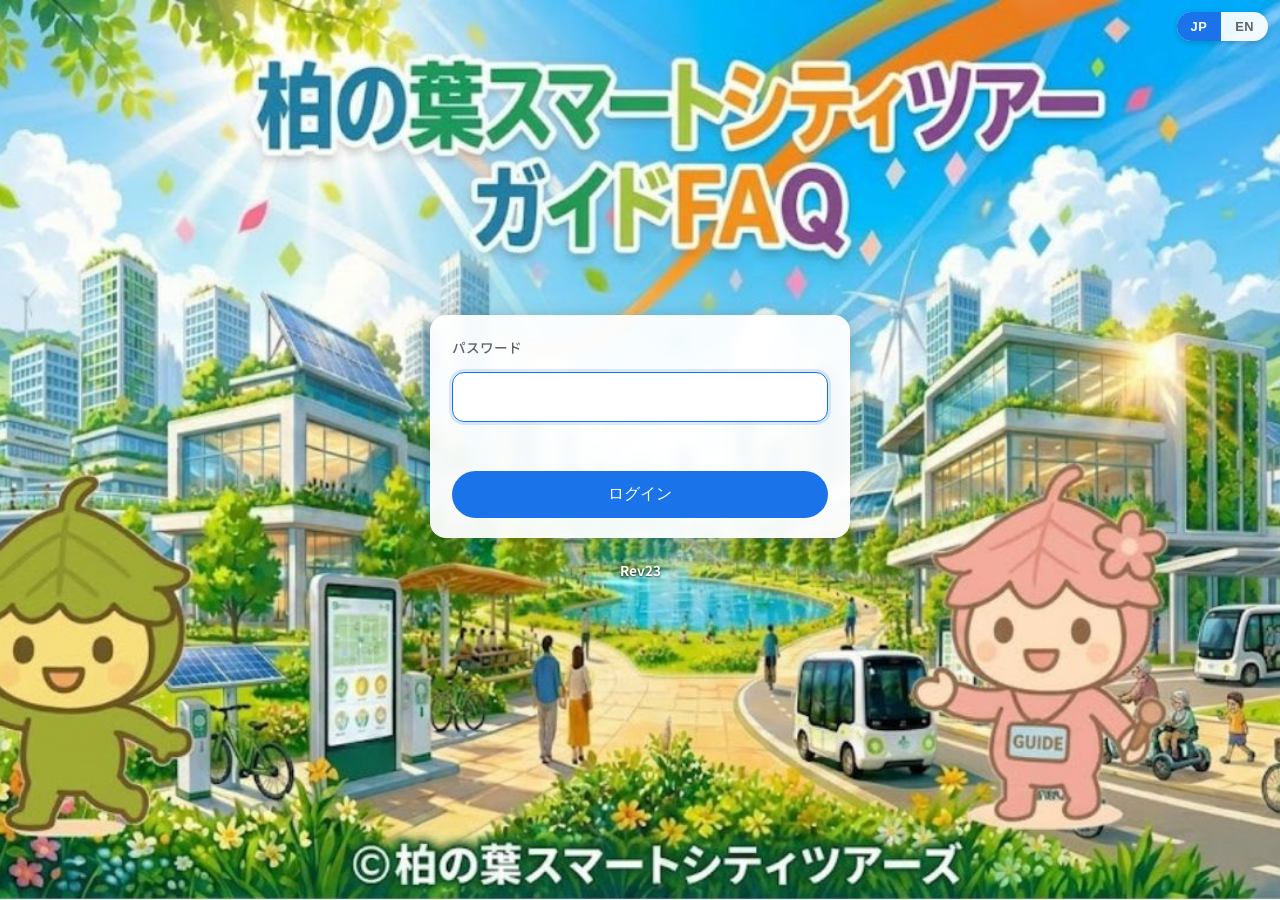
==== commit a465f681: "Rev23 FAQ + category browse buttons, PAGE_SIZE 4→8, drop beta modal Database - Replace faq_raw.json " ====
--- a/index.html
+++ b/index.html
@@ -89,6 +89,34 @@
   .iconbtn.danger { color: var(--red); }
   .iconbtn.primary { color: var(--blue); }
 
+  /* Icon-only round buttons (top bar) */
+  .iconbtn.icon-only {
+    width: 40px;
+    height: 40px;
+    padding: 0;
+    border-radius: 50%;
+    display: inline-flex;
+    align-items: center;
+    justify-content: center;
+    font-size: 1.15rem;
+    line-height: 1;
+  }
+  .iconbtn.icon-only.danger {
+    background: rgba(234, 67, 53, 0.08);
+    color: var(--red);
+  }
+  .iconbtn.icon-only.danger:hover { background: rgba(234, 67, 53, 0.18); }
+  .iconbtn.icon-only.primary {
+    background: rgba(26, 115, 232, 0.08);
+    color: var(--blue);
+  }
+  .iconbtn.icon-only.primary:hover { background: rgba(26, 115, 232, 0.18); }
+  .iconbtn.icon-only.accent {
+    background: rgba(52, 168, 83, 0.10);
+    color: var(--green);
+  }
+  .iconbtn.icon-only.accent:hover { background: rgba(52, 168, 83, 0.22); }
+
   /* ---- Language toggle ---- */
   .lang-toggle {
     position: absolute;
@@ -251,6 +279,14 @@
     padding: 24px 20px;
     margin-top: 16px;
   }
+  /* Compact variant used in the results screen */
+  .search-wrap.results-search {
+    padding: 14px 16px 12px;
+    margin-top: 4px;
+    margin-bottom: 12px;
+  }
+  .search-wrap.results-search .search-btn-row { margin-top: 10px; }
+  .search-wrap.results-search .btn-primary { min-width: 160px; padding: 10px 20px; font-size: .95rem; }
   .search-input-row {
     display: flex;
     align-items: center;
@@ -313,6 +349,47 @@
   }
   .hint b { color: var(--text); font-weight: 500; }
 
+  /* ---- Category chips ---- */
+  .cat-section {
+    margin-top: 20px;
+    padding-top: 16px;
+    border-top: 1px solid #eceff1;
+  }
+  .cat-label {
+    text-align: center;
+    color: var(--text-sub);
+    font-size: .8rem;
+    font-weight: 600;
+    margin-bottom: 10px;
+    letter-spacing: .04em;
+  }
+  .cat-buttons {
+    display: flex;
+    flex-wrap: wrap;
+    gap: 6px 8px;
+    justify-content: center;
+  }
+  .cat-btn {
+    appearance: none;
+    border: 1.5px solid var(--blue);
+    background: #fff;
+    color: var(--blue);
+    font-size: .82rem;
+    font-weight: 600;
+    padding: 6px 12px;
+    border-radius: 999px;
+    cursor: pointer;
+    transition: background .12s, color .12s, box-shadow .12s;
+    white-space: nowrap;
+    line-height: 1.3;
+  }
+  .cat-btn:hover {
+    background: var(--blue);
+    color: #fff;
+    box-shadow: 0 2px 6px rgba(26,115,232,.28);
+  }
+  .cat-btn:active { transform: scale(.97); }
+
   /* ---- Results screen ---- */
   .results-header {
     background: var(--surface);
@@ -470,20 +547,6 @@
   .modal input:focus { border-color: var(--blue); box-shadow: 0 0 0 3px rgba(26,115,232,.15); }
   .modal-actions { display: flex; justify-content: flex-end; gap: 8px; margin-top: 8px; }
   .modal-msg { font-size: .85rem; color: var(--red); min-height: 1.2em; margin-bottom: 8px; }
-  .modal p.beta-notice {
-    color: var(--red);
-    font-weight: 700;
-    font-size: 1rem;
-    line-height: 1.75;
-    margin: 0 0 8px 0;
-    word-break: normal;
-    overflow-wrap: anywhere;
-    line-break: strict;
-  }
-  @media (max-width: 480px) {
-    .modal p.beta-notice { font-size: .95rem; line-height: 1.7; }
-  }
-  .modal h2.beta-title { color: var(--red); }
 
   /* ---- Responsive ---- */
   @media (max-width: 600px) {
@@ -521,14 +584,14 @@
         <div class="login-error" id="loginError"></div>
         <button type="submit" class="btn-primary" id="loginBtn"><span class="jp-only">ログイン</span><span class="en-only">Log in</span></button>
       </form>
-      <div class="login-footer"><span class="jp-only">Rev20 ベータテスト版</span><span class="en-only">Rev20 Beta</span></div>
+      <div class="login-footer">Rev23</div>
     </div>
   </section>
 
   <!-- ===== Search screen ===== -->
   <section id="search" class="screen" aria-label="キーワード入力画面 / Search">
     <div class="topbar">
-      <button class="iconbtn danger" id="exitBtn1" title="アプリを終了 / Exit"><span class="jp-only">✕ 終了</span><span class="en-only">✕ Exit</span></button>
+      <button class="iconbtn icon-only danger" id="exitBtn1" aria-label="終了 / Exit" title="アプリを終了 / Exit">✕</button>
       <div class="spacer"></div>
       <h1><span class="jp-only">ガイドＦＡＱ 検索</span><span class="en-only">Guide FAQ Search</span></h1>
       <div class="spacer"></div>
@@ -536,7 +599,7 @@
         <button type="button" data-set-lang="ja" class="active">JP</button>
         <button type="button" data-set-lang="en">EN</button>
       </div>
-      <button class="iconbtn" id="menuBtn" title="管理メニュー / Admin">⋮</button>
+      <button class="iconbtn icon-only accent" id="menuBtn" aria-label="意見の送信 / Send feedback" title="意見の送信 / Send feedback">✉</button>
     </div>
     <div class="container">
       <div class="search-wrap">
@@ -550,9 +613,13 @@
           </div>
         </form>
         <p class="hint">
-          <span class="jp-only">入力例：<b>AIカメラ</b> / <b>実証実験</b> / <b>街区</b> / <b>UDCK</b> / <b>自動運転</b></span>
-          <span class="en-only">Examples: <b>AI camera</b> / <b>pilot project</b> / <b>district</b> / <b>UDCK</b> / <b>autonomous driving</b></span>
+          <span class="jp-only">入力例：<b>AIカメラ</b> / <b>実証実験</b> / <b>街区</b> / <b>UDCK</b> / <b>自動運転</b><br />※ 半角スペースでAND検索、類義語も自動対応</span>
+          <span class="en-only">Examples: <b>AI camera</b> / <b>pilot project</b> / <b>district</b> / <b>UDCK</b> / <b>autonomous driving</b><br />※ Space-separated = AND; synonyms auto-expanded</span>
         </p>
+        <div class="cat-section">
+          <div class="cat-label"><span class="jp-only">カテゴリーで探す</span><span class="en-only">Browse by category</span></div>
+          <div class="cat-buttons" id="categoryButtons"></div>
+        </div>
       </div>
       <div class="footer">
         <span class="jp-only">
@@ -570,7 +637,7 @@
   <!-- ===== Results screen ===== -->
   <section id="results" class="screen" aria-label="検索結果画面 / Results">
     <div class="topbar">
-      <button class="iconbtn danger" id="exitBtn2" title="アプリを終了 / Exit"><span class="jp-only">✕ 終了</span><span class="en-only">✕ Exit</span></button>
+      <button class="iconbtn icon-only danger" id="exitBtn2" aria-label="終了 / Exit" title="アプリを終了 / Exit">✕</button>
       <div class="spacer"></div>
       <h1><span class="jp-only">検索結果</span><span class="en-only">Results</span></h1>
       <div class="spacer"></div>
@@ -578,9 +645,20 @@
         <button type="button" data-set-lang="ja" class="active">JP</button>
         <button type="button" data-set-lang="en">EN</button>
       </div>
-      <button class="iconbtn primary" id="backBtn" title="検索画面に戻る / Back"><span class="jp-only">← 戻る</span><span class="en-only">← Back</span></button>
+      <button class="iconbtn icon-only accent" id="menuBtn2" aria-label="意見の送信 / Send feedback" title="意見の送信 / Send feedback">✉</button>
     </div>
     <div class="container" id="resultsContainer">
+      <div class="search-wrap results-search">
+        <form id="searchForm2" autocomplete="off">
+          <div class="search-input-row">
+            <input id="kwInput2" type="text" placeholder="" data-ph-jp="キーワードで再検索（半角スペースでAND）" data-ph-en="Re-search (space = AND)" autocomplete="off" enterkeyhint="search" />
+            <button type="button" class="micbtn" id="micBtn2" title="音声入力 / Voice input">🎤</button>
+          </div>
+          <div class="search-btn-row">
+            <button type="submit" class="btn-primary"><span class="jp-only">🔍 再検索</span><span class="en-only">🔍 Search again</span></button>
+          </div>
+        </form>
+      </div>
       <div class="results-header">
         <div class="results-meta">
           <div class="label"><span class="jp-only">検索キーワード</span><span class="en-only">Search keyword</span></div>
@@ -596,19 +674,6 @@
   </section>
 
   <!-- ===== Modals ===== -->
-  <div class="modal-backdrop" id="betaModal" data-no-backdrop-close>
-    <div class="modal" role="dialog" aria-modal="true" aria-labelledby="betaTitle">
-      <h2 id="betaTitle" class="beta-title"><span class="jp-only">⚠ ベータテスト版のお知らせ</span><span class="en-only">⚠ Beta Notice</span></h2>
-      <p class="beta-notice">
-        <span class="jp-only">このアプリは、現在ベータテスト版です。<br />ご使用中に間違い・追加要望のご意見が<br />あった場合、右上の管理者メニューから<br />意見の送信ボタンを押して<br />メッセージをお送りください。</span>
-        <span class="en-only">This app is currently in beta.<br />If you find any errors or have requests during use,<br />please tap the admin menu (top right) and use<br />the "Send feedback" button to message us.</span>
-      </p>
-      <div class="modal-actions">
-        <button class="btn-primary" id="betaOkBtn">OK</button>
-      </div>
-    </div>
-  </div>
-
   <div class="modal-backdrop" id="exitModal">
     <div class="modal" role="dialog" aria-modal="true" aria-labelledby="exitTitle">
       <h2 id="exitTitle"><span class="jp-only">アプリを終了しますか？</span><span class="en-only">Exit the app?</span></h2>
@@ -620,21 +685,6 @@
     </div>
   </div>
 
-  <div class="modal-backdrop" id="adminModal">
-    <div class="modal" role="dialog" aria-modal="true">
-      <h2><span class="jp-only">管理者メニュー</span><span class="en-only">Admin menu</span></h2>
-      <p style="margin:0 0 14px 0">
-        <span class="jp-only">運営事務局へ要望・ご意見を送信できます。お使いのメールアプリが起動します。</span>
-        <span class="en-only">Send a request or feedback to the operations office. Your default mail app will open.</span>
-      </p>
-      <div class="modal-actions">
-        <button class="iconbtn" data-modal-close><span class="jp-only">キャンセル</span><span class="en-only">Cancel</span></button>
-        <button class="btn-primary" id="sendFeedbackBtn" style="background:var(--green)">
-          <span class="jp-only">✉ 意見の送信</span><span class="en-only">✉ Send feedback</span>
-        </button>
-      </div>
-    </div>
-  </div>
 </div>
 
 <script>
@@ -645,7 +695,7 @@
   'use strict';
 
   /* ---- FAQ DB (embedded; rebuilt from Excel) ---- */
-  const FAQ_DB = [{"id":1,"question":"街の規模はどれくらいですか？","keywords":["規模","柏の葉スマートシティ概要"],"tags":["柏の葉スマートシティ概要"],"answers":["● 開発面積は約273万㎡（東京ドーム約63個分）と、日本最大級の規模です。（又は、東京ディズニーランド 約５個分です。）","● 2026年度初頭で概ね駅前エリアの開発は完了し、今後は東京大学や国立がん研究センター東病院など「イノベーションキャンパスエリア」を中心に、オフィスや研究棟の開発を進めており、既に「三井ガーデンホテル柏の葉パークサイド」や「三井リンクラボ」などが稼働しています。"],"question_en":"What is the scale of the city?","tags_en":["Smart City Overview"],"answers_en":["● The development area is approximately 2.73 million m² (about 63 Tokyo Domes, or ~5 Tokyo Disneylands) — one of the largest in Japan.","● By early FY2026 the station-front development is largely complete. The focus is shifting to the Innovation Campus Area centered on the University of Tokyo and National Cancer Center East Hospital, where offices and research buildings like Mitsui Garden Hotel and Mitsui Link Lab are already operating."]},{"id":2,"question":"柏の葉の現在の人口はどのくらいですか？","keywords":["現在","人口","柏の葉スマートシティ概要"],"tags":["柏の葉スマートシティ概要"],"answers":["● 現在の人口は約13,000人。計画人口は2030年26,000人を目標としています。"],"question_en":"What is the current population of Kashiwa-no-ha?","tags_en":["Smart City Overview"],"answers_en":["● The current population is approximately 13,000. The planned target population is 26,000 by 2030."]},{"id":3,"question":"柏の葉キャンパス内での就労人数は？","keywords":["キャンパス","就労人数","柏の葉スマートシティ概要"],"tags":["柏の葉スマートシティ概要"],"answers":["● 現在、就労人口は約２０，０００人前後です。2026年４月にSMC新技術センター(従業員数1,400名)が加わりました。"],"question_en":"How many people work in the Kashiwa-no-ha Campus area?","tags_en":["Smart City Overview"],"answers_en":["● Currently around 20,000 people work in the area. SMC's new technical center (1,400 employees) was added in April 2026."]},{"id":4,"question":"柏の葉スマートシティの目的は？","keywords":["スマートシティ","目的","柏の葉スマートシティ概要"],"tags":["柏の葉スマートシティ概要"],"answers":["● 事業会社としては「これまでの不動産業」から「アセットビジネスへの転換」すなわち「価値が上がり続ける街づくり」の実績やノウハウを構築することにあります。","● 既に部分的に進んでいます鵜が、端的にはこれらのノウハウを他の街区や海外とのパートナーシップを通して収益化する、つまり三井不動産が街づくりのパートナーとして選んでいただけることを目標にしています。","● そのための指標が「柏の葉国際キャンパスタウン構想」であり、目指すべき姿として「ミクストユースの街づくり」という設計思想を持っています。"],"question_en":"What is the purpose of Kashiwa-no-ha Smart City?","tags_en":["Smart City Overview"],"answers_en":["● For the business operator, the goal is to evolve from the traditional real-estate business into an asset business — building know-how for city-making whose value keeps appreciating.","● Partly already underway, the aim is to monetize these capabilities through partnerships with other districts and overseas, positioning Mitsui Fudosan as a preferred city-making partner.","● The 'Kashiwa-no-ha International Campus Town Plan' guides this, using the city as a living lab to create solutions across environment, health, and new industry — improved continuously through real operation."]},{"id":5,"question":"住民の方々は何を求めて柏の葉に引っ越される方が多いですか？","keywords":["住民","柏の葉スマートシティ概要"],"tags":["柏の葉スマートシティ概要"],"answers":["● 主には「時間的にも都心に近いアクセスにありながら緑豊かで閑静な環境面」、「子育て支援への共感や期待」、「資産価値」、「まちづくりコンセプトへの共感」といったお話を伺っています。","● 特にこの街では「街づくりへの参加アクセス」が随所に展開されていますので、ご自身のキャリアをまちづくりに活かしたい層などの転入も多数見受けられます。"],"question_en":"Why do most residents choose to move to Kashiwa-no-ha?","tags_en":["Smart City Overview"],"answers_en":["● Common reasons include close access to central Tokyo while still being green and quiet, child-rearing support, asset value, and sympathy for the city-making concept.","● Many residents who want to apply their own careers to community development are drawn here by the many opportunities to participate in the city-making process."]},{"id":6,"question":"マンション購入の決めてになるのはどのような理由が多いですか？","keywords":["マンション","購入","理由","柏の葉スマートシティ概要"],"tags":["柏の葉スマートシティ概要"],"answers":["● ひとつめは「資産価値」の部分です。この街は初めてのマンションが建築された2006年度以来、2011年の一時期を除いて販売価値は上がり続けています。具体例で申し上げると、1番街（06年竣工）は購入時よりおおよそ3割～4割程度の価格向上が確認されています。","● また、前述したような環境面に加え、子育て空間内に車が進入しにくい、日中時間帯の往来が常にあること、自治会の活性化などによる安全面などもご評価いただいています。"],"question_en":"What are the typical reasons for buying a condominium here?","tags_en":["Smart City Overview"],"answers_en":["● Asset value is a major reason. Since the first condominium in 2006, prices have continued to rise (except briefly in 2011). Ichibangai (built 2006) shows a 30–40% price gain.","● Beyond the environment, design features like minimal car intrusion in child areas, constant pedestrian activity, and active residents' associations add to safety appeal."]},{"id":7,"question":"柏の葉の開発において、ユニバーサルデザインの原則はどのように統合されていますか？","keywords":["ユニバーサルデザイン","開発","原則","統合","柏の葉スマートシティ概要"],"tags":["柏の葉スマートシティ概要"],"answers":["● 柏の葉では、歩行者空間の連続性を重視して街を設計しています。駐車場入口を極力集約化して、歩道の分断を最小限にするようにしてあります。","● また、十分な歩道幅の確保や、スロープによる高低差処理、視覚障害者誘導ブロックの設置を行い、多様性への配慮も設計に盛り込んでいます。","● 更に、 「歩きたくなる都市空間（Walkability）」を目指し、「学園の道」「緑園の道」など多様な歩行導線を用意しています。"],"question_en":"How is universal design integrated into Kashiwa-no-ha?","tags_en":["Smart City Overview"],"answers_en":["● Pedestrian continuity is prioritized. Parking entrances are consolidated to minimize sidewalk interruptions.","● Wide sidewalks, ramps for grade differences, and tactile guide paving for the visually impaired are designed in.","● Walkability is enhanced through diverse routes like 'Gakuen no Michi' and 'Ryokuen no Michi'."]},{"id":8,"question":"ファーストとセカンドステージと進められていて素晴らしいが、最初からグランドデザインがあったのか？たまたま学や土地があったからなのか？","keywords":["ファースト","セカンドステージ","グランドデザイン","素晴","最初","土地","柏の葉スマートシティ概要"],"tags":["柏の葉スマートシティ概要"],"answers":["● 前提として、また公有地と三井家が所有していて大きく長期的なグランドデザインが描ける稀有な環境だったことも大きく、また、この街のポテンシャルとして国内トッププレイヤーの大学や研究機関があったのが最初でありそれを活かすグランドデザインとなった。グランドデザインは最初に決めたものをこれまで時代にあわせて改善して進めており、近年では２年単位ごとに見直しし、常に方向修正をしている。"],"question_en":"Was there a grand design from the start, or did it grow organically from the existing universities and land?","tags_en":["Smart City Overview"],"answers_en":["● The fact that both public land and Mitsui-owned land allowed a long-term grand design from the start was a rare advantage. Top-tier universities and research institutes were already here, which shaped the design.","● The grand design has been updated continuously over the years, with major reviews every two years to keep its direction aligned with the times."]},{"id":9,"question":"５０年単位での街づくりの話があったがなぜ５０年で考えたのか？","keywords":["年単位","柏の葉スマートシティ概要"],"tags":["柏の葉スマートシティ概要"],"answers":["● 当初は３０年で描いており、２０３０年をゴールとしていたが、最近になって１０年延長して４０年と言っている。開発スタートの前から構想検討は進めており１９９０年代後半から数えると５０年とも言える。５０年で三井不動産がたとえ抜けたとしても成長していく街にしていくのが理想で、そのためにも費用面でも自立が必要。"],"question_en":"Why did you plan in 50-year horizons?","tags_en":["Smart City Overview"],"answers_en":["● Originally a 30-year plan targeting 2030, recently extended by 10 years to 2040. Counting the late-1990s conceptual phase, it spans about 50 years.","● Even if Mitsui Fudosan eventually steps back, the city should keep growing — financial self-sufficiency is therefore essential."]},{"id":10,"question":"駅前開発エリアはどのような考えで進めたのですか？","keywords":["エリア","駅前開発","歴史"],"tags":["歴史"],"answers":["● まずは三井の土地である4街区を第一ステージとして開発を進めました。","● 子育て世代を中心に計画通りに増加しています。","● これからは昼間の人口を増やすのもひとつの目標です。"],"question_en":"What was the development approach for the station-front area?","tags_en":["History"],"answers_en":["● We started with Mitsui-owned Block 4 as Stage One.","● Population, centered on child-rearing families, has grown as planned.","● Increasing the daytime population is a next goal."]},{"id":11,"question":"辻中病院は誘致したのか？","keywords":["辻中病院","誘致","歴史"],"tags":["歴史"],"answers":["● 辻仲病院柏の葉は誘致ではなく、病院側が自主的に開設しました。病床拡大を考えていた辻仲病院グループが、つくばエクスプレスの開業に伴う柏の葉キャンパス周辺の開発計画を知り、2008年に新病院の建設を開始し、2009年6月1日に開院しました。"],"question_en":"Was Tsujinaka Hospital invited to open here?","tags_en":["History"],"answers_en":["● Tsujinaka Hospital Kashiwa-no-ha was opened on the hospital group's own initiative. The Tsujinaka group, seeking to expand bed capacity, learned of the Tsukuba Express development around Kashiwa-no-ha, broke ground in 2008, and opened on June 1, 2009."]},{"id":12,"question":"かけだし横丁の成り立ちは？","keywords":["横丁","歴史"],"tags":["歴史"],"answers":["● まさに公民学連携や柏の葉の街づくりを象徴する物件の一つといえるのがこの「かけだし横丁」になります。","● 始まりは「公民学連携とかいうのはいいが、アフターで交流する場が無い」「住民同士の場もない」という、住民とコンタクトを取りたい大学側や住民同士から上がった意見になります。","● その後、UDCKのセンター長を務めている出口先生を中心とした都市設計の専門家による検証の上、「ひとまず置いてみよう」ということで屋台を実際に仮設するPJが実施されました。"],"question_en":"How did Kakedashi Yokocho come about?","tags_en":["History"],"answers_en":["● It symbolizes Kashiwa-no-ha's public-private-academic city-making.","● Residents and the university were saying 'public-private-academic collaboration is great, but there's nowhere to get together after hours.'","● Under Prof. Deguchi (UDCK director), a 'let's just try a yatai' prototype project was launched. UDCK and Mitsui Fudosan persistently negotiated with the Tsukuba Express operator, and in 2018 it was implemented under the TX viaduct as 19 small food/drink stalls."]},{"id":13,"question":"2030年をめどに開発を進めているとの事ですがそれ以降は？","keywords":["開発","以降","2030","これからの街づくり"],"tags":["これからの街づくり"],"answers":["● 千葉県の土地区画整理事業として2030年をひとつの目安にしておりますが、スマートシティーとしては今後も開発を進める予定です。","● 具体的に、役員会を経て2040年まで延長することが決定しております。"],"question_en":"Development targets 2030 — what about after that?","tags_en":["Future City Development"],"answers_en":["● Chiba Prefecture's land-readjustment project targets 2030 as one milestone, but the Smart City work will continue.","● An extension to 2040 has been formally approved by the board."]},{"id":14,"question":"工場とかは作らないのですか？","keywords":["工場","これからの街づくり"],"tags":["これからの街づくり"],"answers":["● 近くに工場や倉庫などはありますが、イノベーション地区ではオフィスや研究ラボなどを予定しています。","● 2026年４月には、空気圧分野で国際最大手のSMCが新技術センターを3棟開業します。","● 加えて、三井不動産が直接手掛ける物件としては「三井リンクラボ」があり、駅前エリアから少し離れたイノベーションキャンパスエリアに展開しており、現在2棟目の建築が進んでいます。"],"question_en":"Will there be factories?","tags_en":["Future City Development"],"answers_en":["● Factories and warehouses exist nearby, but the innovation district is reserved for offices and research labs.","● In April 2026, SMC — a global leader in pneumatic equipment — will open a 3-building technical center.","● Mitsui's own Link Lab is also expanding; a second building is under construction in the Innovation Campus Area."]},{"id":15,"question":"地域通貨の構想等はあるか？","keywords":["地域通貨","構想等","これからの街づくり"],"tags":["これからの街づくり"],"answers":["● 過去にはあったが実現しなかった。他国のトロントやエストニアの事例を観察していても定着までには至っておらず、逆に住民を取りこぼす（特に高齢者）可能性がありこの街では実装していない。恐らく今後も実装はされないだろう。"],"question_en":"Are there plans for a local currency?","tags_en":["Future City Development"],"answers_en":["● It was considered in the past but never realized. Watching Toronto and Estonia, adoption remains shallow and there is risk of leaving residents (especially seniors) behind. Not planned now or in the foreseeable future."]},{"id":16,"question":"AIが進展していったときのスマートシティのあり方は議論されているか？","keywords":["スマートシティ","進展","議論","AI","これからの街づくり"],"tags":["これからの街づくり"],"answers":["● 内部での議論はしているが、生成AIも手段でしかないのでそれで街に何ができるのかがまだはっきりとした答えを見いだせていない。"],"question_en":"Has the role of AI in the future smart city been discussed?","tags_en":["Future City Development"],"answers_en":["● Internal discussions are ongoing, but as generative AI is a means rather than an end, there is not yet a clear answer for what to deliver to the city with it."]},{"id":17,"question":"三井不動産柏の葉街づくり推進部は街づくりにおいてどこまで統括しているのか？","keywords":["三井不動産柏","葉街","推進部","統括","街の運営"],"tags":["街の運営"],"answers":["● 柏の葉街づくり推進部は、約40人体制で不動産開発、ライフサイエンス集積、データプラットフォーム活用、エリアマネジメントの4つの機能を担当しています。","● 土地開発だけでなく、公民学連携の促進、企業誘致、住民協働、共創事業の推進まで、街全体の価値向上を統括しています。","● 柏の葉エリアでは「三井不動産がマスターディベロッパーとして主体的に動きながらも、実働部隊として三井不動産ビルマネジメント活動します。"],"question_en":"How far does Mitsui Fudosan's Kashiwa-no-ha City Development Division oversee?","tags_en":["City Operations"],"answers_en":["● About 40 people work across four functions: real-estate development, life-science clustering, data-platform leverage, and area management.","● Beyond land development, they drive public-private-academic collaboration, attract companies, partner with residents, and lead co-creation projects.","● Mitsui Fudosan acts as master developer, while Mitsui Fudosan Building Management runs day-to-day operations. Specialized areas may be handled directly (e.g., Link Lab) or via partners (e.g., conferences and 'Ashita')."]},{"id":18,"question":"街の運営に関わる予算はどこから出ていますか？","keywords":["運営","予算","街の運営"],"tags":["街の運営"],"answers":["● 大半は「UDCKタウンマネジメント」からの拠出になっております。実態は三井不動産ですが、自走を目指してTMの収益源開発を進めています。"],"question_en":"Where does the budget for city operations come from?","tags_en":["City Operations"],"answers_en":["● Most comes from UDCK Town Management. In substance Mitsui Fudosan funds it, but TM is developing its own revenue streams toward self-sustainability."]},{"id":19,"question":"公共施設に関わる予算はどこから出ていますか？","keywords":["公共施設","予算","街の運営"],"tags":["街の運営"],"answers":["● 公道の高質化などのインフラについては、整備を三井不動産が主体で行い、管理運営や修繕に係る費用は柏市も一定額を負担しています。","● 将来的には責任部署による自走化を目指しております。"],"question_en":"Where does the budget for public facilities come from?","tags_en":["City Operations"],"answers_en":["● For infrastructure like upgraded public roads, Mitsui Fudosan leads the construction, while operating/maintenance costs are partly borne by Kashiwa City.","● The long-term goal is self-sustaining management by responsible parties."]},{"id":20,"question":"なぜ三井不動産は柏の葉で「スマートシティ開発」に取り組んでいるのでしょうか？","keywords":["スマートシティ","三井不動産","開発","街の運営"],"tags":["街の運営"],"answers":["● まず前提として、三井不動産は従来の不動産事業だけでなく「街づくりの主体事業者」というノウハウを持った事業体としての発展を目指しています。そのために、ここ柏の葉で「街をフィールド化した実証実験エリアの運営」というノウハウの蓄積に取り組んでいます。","● これらの取り組みをまるごと、あるいはプロジェクト単位で域外へ輸出することで「街の価値を挙げられる事業体」としてのポジションを確保したいと考えています。"],"question_en":"Why is Mitsui Fudosan tackling smart-city development at Kashiwa-no-ha?","tags_en":["City Operations"],"answers_en":["● Mitsui Fudosan aims to evolve beyond traditional real-estate into a developer of city-making know-how. Kashiwa-no-ha builds expertise in running a city as a living-lab field.","● By exporting these capabilities whole or by project, the company seeks to secure its position as an enterprise that raises city value."]},{"id":21,"question":"スマートシティ運営の費用について柏市からの補助はあるのでしょうか？","keywords":["スマートシティ","運営","費用","柏市","補助","街の運営"],"tags":["街の運営"],"answers":["● 直接的な補助はありませんが、以下の点で伴走を頂いています。UDCKディレクターとしての人員補充、UDCKを中心としたコンソーシアムの構築や運営。KOIL TERRACE入居テナントへの家賃補助制度（スタートアップ支援システムの一環）"],"question_en":"Does Kashiwa City provide subsidies to smart-city operations?","tags_en":["City Operations"],"answers_en":["● No direct subsidies, but with strong cooperation in: providing UDCK director-level staff, building the UDCK consortium, and the rent-subsidy system at KOIL TERRACE (part of startup support)."]},{"id":22,"question":"柏の葉ではどのようなKPIを設定していますか？","keywords":["設定","KPI","街の運営"],"tags":["街の運営"],"answers":["● ①国際キャンパスタウン構想でそれぞれの分野について「重点目標」「目標」に分けて設定しています。","● ②定期的にフォローアップ調査を行い、達成率を数字化しています（内部情報として）。","● ポジティブ面→生活の利便性（≒ミクストユースな街づくり）や開発されていく未来の街へ、街並みへの期待値が高い"],"question_en":"What KPIs does Kashiwa-no-ha track?","tags_en":["City Operations"],"answers_en":["● The International Campus Town Plan defines priority goals and targets across multiple fields.","● Follow-up surveys are conducted periodically to quantify achievement rates (internally tracked).","● Positives: high expectations for mixed-use convenience and future cityscape. Negatives: lack of local jobs forces commuting to Tokyo. (See the 2019 International Campus Town Plan: https://www.kashiwanoha-smartcity.com/fdownload.php?ctr=download&d=3)"]},{"id":23,"question":"世代構成は？","keywords":["世代構成","街のデータ"],"tags":["街のデータ"],"answers":["● ３０代から４０代が多い傾向です。"],"question_en":"What is the age composition?","tags_en":["City Statistics"],"answers_en":["● Residents in their 30s and 40s predominate."]},{"id":24,"question":"TX つくばエクスプレスの１日の乗車人数は？","keywords":["エクスプレス","乗車人数","TX","街のデータ"],"tags":["街のデータ"],"answers":["● ︎柏の葉キャンパス駅は、2025年度乗降者数2万人を超えました。21,333人（昨年度：19,821人）です。"],"question_en":"What are the daily Tsukuba Express boarding figures?","tags_en":["City Statistics"],"answers_en":["● Kashiwa-no-ha Campus Station passed 20,000 daily users in FY2025 — 21,333 (vs. 19,821 the previous year)."]},{"id":25,"question":"区画整理の進捗は？","keywords":["区画整理","進捗","街のデータ"],"tags":["街のデータ"],"answers":["● ２０２４年度末 柏北部中央地区としてのデータですが、進捗率７９．３％です。https://www.city.kashiwa.lg.jp/hokubuseibi/shiseijoho/keikaku/machizukuri/hokubu/shinchoku.html"],"question_en":"How is the land-readjustment project progressing?","tags_en":["City Statistics"],"answers_en":["● End of FY2024, Kashiwa Northern Central District: 79.3% completion. https://www.city.kashiwa.lg.jp/hokubuseibi/shiseijoho/keikaku/machizukuri/hokubu/shinchoku.html"]},{"id":26,"question":"UDCK は、街としてどこまで関与しているか？ 自動運転の場合、街として承認するのか？","keywords":["関与","自動運転","場合","承認","UDCK","街の運営"],"tags":["街の運営"],"answers":["● ＵＤＣＫは「柏の葉国際キャンパスタウン構想」に基づく街づくりを進めるための諮問機関。実際には、三井不動産などの事業者が素案をまとめ、実行に移す前の計画段階で摺合せを行う。例えばこういうことを街に実装したいと提案を受けた際、バス車両の形態について見分けがつくようにデザインを工夫するように意見をしたり、住民への説明会を開催したりしている。"],"question_en":"How far does UDCK's involvement go? Does the city authorize things like autonomous driving?","tags_en":["City Operations"],"answers_en":["● UDCK is an advisory body for city-making under the International Campus Town Plan. Operators like Mitsui Fudosan draft proposals, and UDCK aligns them in the planning stage. For example, when introducing buses, UDCK can advise on differentiated body design or arrange resident briefings."]},{"id":27,"question":"公民学 目線が民間企業と違う苦労などがあれば教えてほしい。","keywords":["公民学","目線","民間企業","苦労","街の運営"],"tags":["街の運営"],"answers":["● やはり手続きやスピード感の違いは大きい。大学などは何かやろうとしても２，３ヶ月先の学内会議まで議題に上がらないことも多く、作成資料も多い。"],"question_en":"Any challenges due to perspective differences in public-private-academic work?","tags_en":["City Operations"],"answers_en":["● Procedure and pace differ greatly. Universities may take 2–3 months for an item to reach the next faculty meeting and require extensive documentation."]},{"id":28,"question":"三井不動産としてはどこで儲ける視点なのか？","keywords":["三井不動産","視点","街の運営"],"tags":["街の運営"],"answers":["● 当社は「従来の不動産会社からの脱却」を目指し「長期的に街の価値を向上できるノウハウごと不動産事業が出来る会社」として変革を進めている。不動産業は建物を作り、売るだけではそのうちに衰退するという考えを持っており、街づくりや街運営のノウハウをこの街で習得し、それを今後の他の街づくりへパッケージごと乗り込む、あるいは実例としてのサービスを提供するマネジメントビジネスを行うことで、長期目線での投資回収を考えている。柏の葉単体でいうと、100年経っても回収できない費用を投下しているといってもいいが、その価値はあるというのが経営的な判断。"],"question_en":"Where does Mitsui Fudosan make money from this?","tags_en":["City Operations"],"answers_en":["● Mitsui is transforming from a traditional real-estate company into a long-term city-value developer. The view is that building and selling alone leads to decline; the city-making know-how built here is meant to be packaged and exported.","● For Kashiwa-no-ha alone, investment costs may not be recoverable for 100+ years, but it is judged worthwhile as a strategic capability investment."]},{"id":29,"question":"近隣マンションの駐車場台数は？","keywords":["マンション","近隣","駐車場台数","モビリティ"],"tags":["モビリティ"],"answers":["● １番街は、総戸数９７７戸に対して９９０台","● ２番街は、８８０戸に対し機械５３６台、自走２０４台、平置き１９台です。"],"question_en":"How many parking spaces in nearby condominiums?","tags_en":["Mobility"],"answers_en":["● Ichibangai: 990 spaces for 977 units.","● Nibangai: 880 units — 536 mechanical, 204 self-park, 19 flat."]},{"id":30,"question":"住民の評価や不満は、どんな傾向がありますか？","keywords":["住民","評価","不満","傾向","住民の声"],"tags":["住民の声"],"answers":["● 街のアップデートや開発が進んでおり、居住環境面においては概ねご評価を頂いています。","● 一方、施設面では飲食店、ビジネス環境支援、地域コミュニティなどは改善要望が出やすい領域です。","● 今後の街づくりの観点からは「参加型」「傍観型」「消費者型」に完全な分断が起きており、「住民自らが進める街づくり」にはまだまだ課題が多いのが実情です。主たる要因としては、ミクストユースに必要な「高度人材の就労機会が限られていること」が挙げられます。やはり、働き、住む場所にならないと自分事にはなりにくいようです。"],"question_en":"What feedback do residents give about the city?","tags_en":["Resident Voices"],"answers_en":["● The living environment is broadly well-rated as the city continues to update.","● On amenities, restaurants, business support, and community remain areas residents want improved.","● In city-making participation, residents split into engaged, observer, and consumer types — a true 'residents lead' model is still emerging. A core cause is limited access to high-skill jobs needed for mixed-use; until people work as well as live here, it stays an outside-the-self matter."]},{"id":31,"question":"住民によるまちの評価は？","keywords":["住民","評価","住民の声"],"tags":["住民の声"],"answers":["● ２０１６年の調査ですが、１位買い物に便利、２位、緑豊かで環境が良い、３位通勤・通学に便利となっています。https://www.kashiwanoha-smartcity.com/fdownload.php?ctr=download&d=3※P.７ 右側"],"question_en":"What is the residents' overall rating of the city?","tags_en":["Resident Voices"],"answers_en":["● From a 2016 survey: #1 convenient shopping, #2 green and pleasant environment, #3 convenient commuting. https://www.kashiwanoha-smartcity.com/fdownload.php?ctr=download&d=3 (P.7 right)"]},{"id":32,"question":"住民目線でこの街をどんなふうに評価されてる？","keywords":["住民目線","評価","住民の声"],"tags":["住民の声"],"answers":["● 第一印象と第二印象で申し上げると、最初にこの街に降り立った時に感じた「なんかいい街、大学のキャンパスみたい」と感じた。ツアーにお越しになる方も同様の印象を持つ方が多い。最初は理由がわからなかったが、徐々にそれが「街の空間デザイン」をUDCKで描き、公民学が連携しているおかげだと知った。第二印象としてはソフト面・コミュニティ面で、この街では「セレンディピティ」が溢れている。何気ない会話からアイデアが生まれ、実装されていく街というのを体感していて稀有な街だと実感している。"],"question_en":"From a resident's view, how is the city felt?","tags_en":["Resident Voices"],"answers_en":["● First impression: 'a nice place — feels like a university campus.' Most tour visitors share that feeling. The reason — spatial design led by UDCK with public-private-academic collaboration — only becomes clear later.","● Second impression: on community/soft side, the city is rich in serendipity — casual conversations lead to ideas that get implemented. A rare place."]},{"id":33,"question":"他のスマートシティーと比較して優っているところは？","keywords":["スマートシティー","比較","他のスマートシティとの比較"],"tags":["他のスマートシティとの比較"],"answers":["● UDCKが長期間にわたって稼働しており、公民学連携型の街づくりが「経年優化」し続けていることがあげられます。","● 加えて、周辺の土地環境の権利が事前に整備されており（三井か公共の土地ばかり）、長期的な目線で開発が出来ることは極めて特徴的です。","● これらの要素がかみ合った結果、短期的な事業スキームや政治的なものに振り回されず、長期目線でのアセットマネジメントが成立している点も特徴的と言えます。"],"question_en":"What advantages over other smart cities?","tags_en":["Comparison with Other Smart Cities"],"answers_en":["● UDCK has operated long-term, with public-private-academic city-making continually improving with age.","● Land rights in the surroundings are pre-organized (largely Mitsui or public), enabling long-horizon development.","● These together free the project from short-term business schemes or politics — true long-term asset management."]},{"id":34,"question":"他のスマートシティーと何か連携しているか？","keywords":["スマートシティー","連携","他のスマートシティとの比較"],"tags":["他のスマートシティとの比較"],"answers":["● 特に連携はございませんが、様々な国や地域のスマートシティ関係者がご見学にいらしています。"],"question_en":"Are there formal collaborations with other smart cities?","tags_en":["Comparison with Other Smart Cities"],"answers_en":["● No formal partnerships, but visitors from many countries and regions come to observe."]},{"id":35,"question":"公民学連携の体制について教えてください。","keywords":["公民学連携","体制"],"tags":["公民学連携"],"answers":["● 構成団体は、柏市、柏商工会議所、田中地域ふるさと協議会、柏の葉地域ふるさと協議会、三井不動産、首都圏新都市鉄道（TX）、東京大学、千葉大学の８つです。","● 公民学にとってそれぞれの狙いや目標、メリットデメリットのバランスメーカーとしてUDCKが中心を担っている点が特徴的です。（利害関係の調整）","● 具体例でいうと、自動運転バスは大学にとっては技術の実験の場として柏の葉を使える、柏市にとっては将来的な周回バスの課題解決を目指すことが出来る（前例ができる）、市民にとっては住環境の向上に繋がる可能性を見出せる、といった、それぞれにとっての「メリット」を調整する機関として運用されています。"],"question_en":"Tell me about the public-private-academic governance.","tags_en":["Public-Private-Academic Partnership"],"answers_en":["● Members include Kashiwa City, Kashiwa CCI, Tanaka Furusato Association, Kashiwa-no-ha Furusato Association, Mitsui Fudosan, Tsukuba Express (MIR), the University of Tokyo, and Chiba University — eight in total.","● UDCK plays a central role as a mediator balancing each party's aims, costs and benefits.","● Example: the autonomous bus offers the university a tech testbed, helps Kashiwa City pilot future circulation buses, and improves resident living — UDCK orchestrates the value for each."]},{"id":36,"question":"新しい取り組みを導入する際、住民の同意はどのように得ていますか？","keywords":["導入","住民","同意","公民学連携"],"tags":["公民学連携"],"answers":["● この街は、「新しい取り組みに理解のある」層が多いため、それゆえに丁寧な説明を心がけています。","● 体制としては、事前の説明会開催や問い合わせの窓口としてUDCKがコミュニケーションのハブとなり、説明会の開催や問い合わせ対応、アフターケアなどを行っています。","● 事例としては、AIカメラや自動運転バスの実験実験開始の際は、民間企業（三井不動産）からの発信ではなく、公民学のUDCKが介在することにより、個人情報の不正利用や、不正流用等の懸念が払しょくが出来ていると、住民の皆様からはご評価いただいています。"],"question_en":"How is resident consent obtained for new initiatives?","tags_en":["Public-Private-Academic Partnership"],"answers_en":["● Residents here tend to be open to new initiatives, so we keep explanations careful and thorough.","● UDCK acts as the communication hub — briefings, inquiry handling, and after-care.","● Example: when AI cameras or autonomous-bus tests launch, the announcement comes from public-private-academic UDCK rather than a private company, which residents say allays concerns over data misuse."]},{"id":37,"question":"街の人たちはどうやって情報をとるのですか？","keywords":["情報","公民学連携"],"tags":["公民学連携"],"answers":["● UDCKに行けば街に関する情報はいつでも得られるようになっており、UDCKでは定期的にサロンを開催し、意見を交換しています。","● 更に、オンラインでは駅前のサイネージ、LINEやFacebook等のSNS、ウェブサイト、ポスター、メールなど様々な手段を設けています。","● 課題としてはパッシブな住民に対して情報をシームレスに届ける仕組みであり、ゴールとしてはアプリの実装を目指しております。"],"question_en":"How do residents stay informed?","tags_en":["Public-Private-Academic Partnership"],"answers_en":["● UDCK is the main info hub; it hosts regular salons for dialogue.","● Online, there is the station-front signage, SNS (LINE, Facebook), website, posters, email, etc.","● Reaching passive residents seamlessly remains a challenge; the goal is a dedicated app."]},{"id":38,"question":"UDCKは何をしている組織ですか？","keywords":["組織","UDCK","公民学連携"],"tags":["公民学連携"],"answers":["● 日本初のUDCとして行政・大学・企業・住民が集まって議論し、合意形成や実装につなげるための「中立的な柏の葉の街づくりの中核拠点」として運営されています。","● 三井不動産、地元企業、東京大学や千葉大学、柏市などがそれぞれ人員やリソースを提供し、公民学連携の象徴ともなっています。","● 行政・大学・企業・住民が集まって議論し、合意形成や実装につなげるための中立的な拠点です。"],"question_en":"What does UDCK do?","tags_en":["Public-Private-Academic Partnership"],"answers_en":["● As Japan's first UDC, it brings together government, university, business, and residents to discuss, build consensus, and execute — a neutral nucleus for city-making.","● Members include Mitsui Fudosan, local firms, the University of Tokyo, Chiba University, and Kashiwa City, each contributing staff and resources.","● It is not a mere facility but an operating venue where city challenges can be brought in and worked on."]},{"id":39,"question":"なぜ“公・民・学連携”がうまく回っているのですか？","keywords":["学連携","公民学連携"],"tags":["公民学連携"],"answers":["● UDCKを中心に、行政・大学・企業・住民が集まりやすい「場」があり、課題やアイデアを持ち寄って、実証→改善のサイクルを回しやすい体制になっています。","● 加えて、それぞれが課題解決のためのリソースを持ち寄ることによる「当事者意識」の醸成にも一役買っており、”まちの課題≒自分たちの課題”担っている点が文化として根付いています。","● UDCKではそれぞれがどのようなメリットを得られるのか、という点に注目した調整を日々行っています。自動運転バスを例にとると大学は、技術の提供。 柏市は、将来的なモビリティの課題解決の前例づくり。三井不動産は、実証実験フィールドとしての活用。市民は、生活環境向上の期待性。 といった点にそれぞれ注目されています。"],"question_en":"Why does the public-private-academic collaboration work so well?","tags_en":["Public-Private-Academic Partnership"],"answers_en":["● UDCK provides a common venue, making it easy for all parties to bring problems and ideas and to iterate experiment → improve cycles.","● Each party brings resources for problem-solving, which fosters strong sense of ownership — 'the city's challenges are our challenges.'","● Example: in the autonomous bus, the university gains tech testing, Kashiwa City pilots future mobility solutions, Mitsui Fudosan gains a living lab, and residents see lifestyle improvements."]},{"id":40,"question":"健康増進のための取り組みについて教えてください。","keywords":["健康増進","健康長寿"],"tags":["健康長寿"],"answers":["● 街づくりの柱が「健康長寿」：公・民・学連携で、徒歩圏に公園やスポーツ施設が揃う職住遊学一体の環境づくりなど、日常の“自然に動ける”暮らしで健康を後押ししています。","● 参加型の拠点である「まちの健康研究所『あ・し・た』」は、ららぽーと柏の葉北館3Fに設置されており、「あるく・しゃべる・たべる」を合言葉に、体組成・握力などの測定（無料）や運動/栄養などの講座・イベントを通じて、健康づくりと社会参加を促進しています。","● 更に、データ×ウェルネスの仕組みとして、生活者が同意したパーソナルデータを安全に連携する「Dot to Dot」を基盤に「柏の葉データプラットフォーム」を構築し、ポータル「柏の葉スマートライフパス」でデータを活かした生活者向けサービス提供が始まっています。"],"question_en":"Tell me about your health-promotion initiatives.","tags_en":["Health & Longevity"],"answers_en":["● Health & Longevity is a pillar of the city. With walkable parks and sports facilities mixed with work/play/learning, daily natural movement supports health.","● Machi no Kenkō Kenkyūjo 'Ashita' (on Lalaport Kashiwa-no-ha North 3F) offers free body composition / grip-strength tests, exercise/nutrition seminars, and events — promoting both health and social participation under the theme 'walk, talk, eat.'","● On the data + wellness side, 'Dot to Dot' securely links opted-in personal data; the resulting Kashiwa-no-ha Data Platform powers the Smart Life Pass portal with data-driven services."]},{"id":41,"question":"「あ・し・た」の運営費はどこが出しているのか？","keywords":["運営費","健康長寿"],"tags":["健康長寿"],"answers":["● 三井不動産となります。","● 加えて、あ・し・たのインフラ（会員情報や施設でのブース、実証実験への参加権）を活用するヘルスケア系の企業からのテナント費用が原資になっています。"],"question_en":"Who funds Ashita's operations?","tags_en":["Health & Longevity"],"answers_en":["● Mitsui Fudosan.","● Health-related companies that leverage Ashita's infrastructure (member data, on-site booths, access to pilots) also pay tenant fees that fund operations."]},{"id":42,"question":"障碍者対策についてどのようなことを行われていますか？","keywords":["障碍者対策","健康長寿"],"tags":["健康長寿"],"answers":["● 柏の葉の開発における障がい者のための環境整備は、法律や地方公共団体が定める条例や規則に則った一般的なものです。","● 具体的には、十分な歩道幅の確保やスロープによる高低差処理、視覚障害者誘導ブロックなどです。 柏の葉独自の特別な定義や、それに基づく施策は実施していません。"],"question_en":"What disability-access measures are taken?","tags_en":["Health & Longevity"],"answers_en":["● Standard measures under national laws and local ordinances apply.","● Implementation includes wide sidewalks, slopes for grade changes, and tactile guide paving. There are no Kashiwa-no-ha-specific definitions or programs beyond these."]},{"id":43,"question":"「あ・し・た」（まちの健康研究所）は何をする施設ですか？","keywords":["健康研究所","施設","健康長寿"],"tags":["健康長寿"],"answers":["● 病気を治す場所というより、健康の見える化や予防・運動・食のきっかけをつくる拠点です。体組成、ベジチェック等の測定、イベント、健康サービスの案内などを通じて、幅広い世代が立ち寄れる設計になっています。","● 「住むだけで健康になる街づくり」をテーマが「健康長寿」の具体的な目標となっており、この施設は「そうなりたい住民」と「それをサービスとして実装したい」企業や研究者との接点という役割を持っています。","● 会員は約3９00名おり、参画する企業からも高い評価を頂いています。"],"question_en":"What is Ashita (Machi no Kenkō Kenkyūjo)?","tags_en":["Health & Longevity"],"answers_en":["● Not a hospital — a hub for visualizing health and encouraging prevention, exercise, and food. Body composition, vegetable-intake checks, events, and service guidance are offered to all ages.","● The 'healthy just by living here' theme positions Ashita as the contact point between residents who want healthier lives and companies/researchers building services.","● Members number about 3,900 and the program receives high marks from participating companies."]},{"id":44,"question":"あ・し・たのカゴメブースの野菜摂取量測定はどうやって計測しているのですか？","keywords":["カゴメブース","野菜摂取量測定","計測","健康長寿"],"tags":["健康長寿"],"answers":["● カゴメの「ベジチェック」は、皮膚のカロテノイド量を測定して野菜（特に緑黄色野菜）の量を推定します。野菜に含まれるカロテノイドは体内に吸収され2～4週間かけて皮膚に蓄積されます。これを光学的にLED光を照射して、皮膚からの反射光を測定します。","● 野菜ジュース200mlを1ヶ月間毎日飲むと、皮膚カロテノイド量が上昇することが研究で確認されています。"],"question_en":"How does Ashita's KAGOME booth measure vegetable intake?","tags_en":["Health & Longevity"],"answers_en":["● KAGOME's VegeCheck measures skin carotenoid levels to estimate vegetable (especially green/yellow) intake. Carotenoids accumulate in skin over 2–4 weeks after absorption.","● An LED illuminates the skin; the reflected light is measured optically.","● Research confirms that drinking 200ml of vegetable juice daily for a month raises skin carotenoid levels."]},{"id":45,"question":"健康長寿のデータは具体的にとれてる？","keywords":["データ","健康長寿","具体的"],"tags":["健康長寿"],"answers":["● 具体的にどのくらい寿命が延びたのかというようなデータはまだ無いが、中長期に蓄積することで他の街と比べてそのような分析もできるようになるのではないか"],"question_en":"Do you have concrete health-longevity data yet?","tags_en":["Health & Longevity"],"answers_en":["● Data on specific life-expectancy increases isn't available yet, but long-term accumulation should enable comparison with other cities."]},{"id":46,"question":"LEED-NDとは何ですか？","keywords":["LEED","ND","環境共生"],"tags":["環境共生"],"answers":["● 米国のグリーンビルディング協会（USGBC）が運営する国際的な環境性能認証制度「LEED(リード)」です。","● 柏の葉では、街づくり部門「ND(Neighborhood Development：近隣開発)」の計画認証において、最高ランクの「プラチナ認証」を日本で初めて取得しております。","● このことは「環境共生が進んだ街づくり」といういわゆるお墨付きであり、不動産会社としてのリーシングにも活用されています。"],"question_en":"What is LEED-ND?","tags_en":["Environmental Coexistence"],"answers_en":["● LEED is an international environmental performance certification operated by the U.S. Green Building Council (USGBC).","● Kashiwa-no-ha became the first project in Japan to earn the highest 'Platinum' rating under LEED's neighborhood-development (ND) plan certification.","● This serves as third-party recognition of environmentally integrated city-making and is leveraged in real-estate leasing."]},{"id":47,"question":"環境指標LEEDプラチナを取って何か評価につながったか？","keywords":["プラチナ","環境指標","評価","LEED","環境共生"],"tags":["環境共生"],"answers":["● LEEDプラチナは、米国のUSGBCが運営する国際的な環境認証で、認証レベルの中で最高ランクです。柏の葉は“街づくり”部門の LEED-ND（計画認証） でプラチナを日本で初めて取得しています。","● 評価は、生態系への配慮、公共交通、歩きやすさ、地産地消、建物の省エネなどを点数化して総合的に見ます。","● これを取る意味は、柏の葉の取り組みを第三者が国際基準で確認した証明になるので、海外企業や投資家・金融機関にも説明しやすくなり、企業誘致やESGの文脈で“信頼性の高い街づくり”として評価されやすくなる点です。"],"question_en":"What benefits came from earning LEED Platinum?","tags_en":["Environmental Coexistence"],"answers_en":["● LEED Platinum is the highest tier from USGBC. Kashiwa-no-ha was the first in Japan to earn the city-making (ND-plan) Platinum.","● Evaluation covers ecology, transit, walkability, local food, and energy efficiency. Third-party international validation makes it easier to communicate the city to overseas firms, investors, and ESG-focused finance.","● A concrete outcome: in 2026, SMC — top global share (~30%) in pneumatic equipment — chose Kashiwa-no-ha for a 100+ billion-yen base, citing the R&D ecosystem, transit, and the 'smart wellness office' that supports healthy work (workforce ~1,400)."]},{"id":48,"question":"アクアテラスは、今も調整池ですか？","keywords":["アクアテラス","調整池","環境共生"],"tags":["環境共生"],"answers":["● はい、調整池です。柏市が所有し、三井不動産が整備、UDCK等が関わりながら管理運営しています。","● 日々の管理運営に係る費用や実施中のリニューアルの費用は、主な開発主体である三井不動産が負担し、日常管理はUDCKTMを中心に、定期的な大掃除は住民にも参加してもらうなど、みんなで管理するアクアテラス、という体制をとっています。","● SMCはアクアテラスの緑豊かな景観に合うような建築デザインに協力いただき、オフィスと水辺空間の親和性を一緒に作っています。"],"question_en":"Is Aqua Terrace still a retention pond?","tags_en":["Environmental Coexistence"],"answers_en":["● Yes, it is a retention pond. Kashiwa City owns it; Mitsui Fudosan led the upgrade work; UDCK and others share operations.","● Daily operating costs and the ongoing renewal are funded mainly by Mitsui Fudosan. UDCK TM handles routine management, with periodic clean-ups joined by residents — a 'managed by everyone' approach.","● SMC's building design harmonizes with the green setting of Aqua Terrace, creating a unified office + waterfront landscape."]},{"id":49,"question":"環境共生（自然環境）に関する取り組みについて教えてください。","keywords":["環境共生","自然環境"],"tags":["環境共生"],"answers":["● 環境指標面では、水辺の環境を公・民・学連携での先進的な街づくりを行い、LEED-ND（街づくりの国際環境認証）で最高ランクのプラチナを日本で初取得しました。従来型の調整池を高質化した「柏の葉アクアテラス」など、憩いの水辺と治水機能を両立する整備も行っています。","● その他、近隣の柏の葉公園、自然湧水のあるこんぶくろ池などへのアクセスしやすくなる「ウォーカブルな街づくり」を推進しています。","● 治水面では、柏の葉アクアテラス等、元々調整池であったものを憩える親水空間へリノベーションするなど、公民学連携と管理協定で一般開放維持管理を実現しています。"],"question_en":"Tell me about environmental-coexistence initiatives.","tags_en":["Environmental Coexistence"],"answers_en":["● Water-edge environment via public-private-academic city-making earned Japan's first LEED-ND Platinum. Kashiwa-no-ha Aqua Terrace upgrades a former retention pond into a flood-control + relaxation space.","● Walkable design improves access to Kashiwa-no-ha Park, the natural spring-fed Konbukuro Pond, and beyond.","● On flood control, Aqua Terrace and similar conversions repurpose retention ponds into accessible water-side spaces, with public-private-academic management agreements enabling open access while maintaining function."]},{"id":50,"question":"KOIL STARTUP PROGRAMの支援はどのような内容ですか？","keywords":["支援","内容","KOIL","STARTUP","PROGRAM","新産業創造"],"tags":["新産業創造"],"answers":["● 他の街での類似施設と大きく異なる特徴がこの点です。いわゆる「オフィス提供」や「営業機会の提供」といったことにとどまらず、各分野の専門家が実装まで伴走する支援を行う、かなり手間のかかる支援を行っています。","● このプログラムへの参加については審査制となっており、重点テーマとして、脱炭素・エネルギー／防災／移動・交通／ライフサイエンス／ヘルスケア・健康／スポーツ・エンタメ等を掲げつつ、それ以外のテーマも応募可としています。","● 具体的な支援内容は下記の通りです。"],"question_en":"What is the KOIL STARTUP PROGRAM support?","tags_en":["New Industry Creation"],"answers_en":["● Unlike typical incubators that mainly offer space or sales channels, this provides hands-on implementation support from domain experts.","● It is selective. Priority themes include decarbonization, disaster prevention, mobility, life science, healthcare, and sports/entertainment — though other themes are accepted.","● Concrete supports: 1-year free KOIL co-working membership, TEP business-plan seminars, ~3–4 months of mentor-led coaching, smart-city pilot consultations, networking, and special workshops on legal/capital strategy."]},{"id":51,"question":"TEPとはどのような内容ですか？","keywords":["内容","TEP","新産業創造"],"tags":["新産業創造"],"answers":["● 柏の葉スマートシティの「COMMUNITY FACILITY（共創を支える施設/組織）」として位置付けられているスタートアップ支援組織です。","● KOILの設計段階からパートナーシップを組んでサポートをしており、いわゆるVC面での設計やスマートアップ支援の仕組み作りなどで伴走いただいています。","● 「KOIL STARTUP PROGRAM」は、三井不動産・柏市が共催、TEPが企画運営を担っています。"],"question_en":"What is TEP?","tags_en":["New Industry Creation"],"answers_en":["● TEP is a startup-support organization, positioned as a 'community facility' supporting co-creation in Kashiwa-no-ha.","● They have partnered since KOIL's design phase, contributing to VC structure and overall startup support design.","● KOIL STARTUP PROGRAM is co-hosted by Mitsui Fudosan and Kashiwa City, with TEP planning and operating it. They also run Kashiwa City's startup concierge."]},{"id":52,"question":"KOILはどこが運営しているのでしょうか？","keywords":["運営","KOIL"],"tags":["KOIL"],"answers":["● OPEN時からの経緯をお伝えすると、当初は三井不動産オーナー広告代理店運営、という形式をとっておりました。","● 時期は申し上げられないのですが現在は、子会社である「三井不動産ビルマネジメント運営」に変更となっております。","● 理由はいくつかありまして、代表的なものとしては「コワーキングスペース運営のノウハウをグループ内に蓄積したかったこと」と「当事者意識を持った運営としたい」になります。"],"question_en":"Who operates KOIL?","tags_en":["KOIL"],"answers_en":["● Originally operated by an agency under a Mitsui Fudosan-owner arrangement.","● It is now operated by Mitsui Fudosan Building Management, a subsidiary.","● Reasons include accumulating co-working know-how in-house and establishing operations with stronger ownership."]},{"id":53,"question":"他のコワーキングスペースろコイルパークの大きな特徴は何か？","keywords":["コワーキングスペース","コイルパーク","特徴","KOIL"],"tags":["KOIL"],"answers":["● 単なる場所貸しではなく、新規事業初期のシード期・アーリー期を支援するコミュニティマネージャーが居られ、起業の悩み相談から、様々な企業同士のつなぎ役など、ソフト・コミュニティ面での支援を行っています。"],"question_en":"What sets KOIL Park apart from other co-working spaces?","tags_en":["KOIL"],"answers_en":["● It's more than a space rental: community managers support seed/early-stage startups with startup consultations and introductions across companies — providing soft-side, community-rich support."]},{"id":54,"question":"KOILは1日からでも利用できますか？","keywords":["利用","KOIL"],"tags":["KOIL"],"answers":["● 土日祝日に限りドロップインが可能です。"],"question_en":"Can I use KOIL for just one day?","tags_en":["KOIL"],"answers_en":["● Drop-in use is available on weekends and public holidays only."]},{"id":55,"question":"太陽光パネルはどこにあるのですか？","keywords":["パネル","太陽光","エネルギー"],"tags":["エネルギー"],"answers":["● KOIL屋上・ららぽーと屋上に一面設置されています。"],"question_en":"Where are the solar panels located?","tags_en":["Energy"],"answers_en":["● Installed across the rooftops of KOIL and Lalaport."]},{"id":56,"question":"環境共生に関する取り組みについて教えてください。","keywords":["環境共生","エネルギー"],"tags":["エネルギー"],"answers":["● 柏の葉AEMSを2014年から運用し、省エネとBCPの両面で、地域エネルギーを一元管理し、街区を越えた電力融通も実現しています。電力の安定化に向け、瞬停蓄電池や非常用発電機の活用、電力アグリゲーター等で、再エネ時代の安定供給も含めて検証しています。","● 創エネ面では、太陽光・風力・バイオマスなどを活用し、街を実証フィールドとして取り組みを進めています。","● 再生可能エネルギーでは、太陽光・風力・バイオマスなどの「創エネ」や、EV導入／充電器設置など“グリーン電力の使い方”も含めて、街全体をフィールドに脱炭素の実証の取り組みを進めています。"],"question_en":"Tell me about environmental coexistence initiatives.","tags_en":["Energy"],"answers_en":["● Kashiwa-no-ha AEMS has run since 2014, managing energy across the area for both efficiency and BCP, even enabling inter-district power transfer. Momentary backup batteries, emergency generators, and aggregators are used to verify supply stability with renewables.","● Generation covers solar, wind, biomass — using the city as a living testbed.","● On renewables, generation and EV charging are tested together; the area energy management system 'Kashiwa-no-ha AEMS' visualizes and orchestrates daily efficiency and emergency BCP."]},{"id":57,"question":"ごみの収集などは（例えばみなとみらいの様な）独自の収集システムはあるのか？","keywords":["システム","収集","独自","エネルギー"],"tags":["エネルギー"],"answers":["● 通常の街のマンションと同じです。 当初コジェネレーションシステムなどは構築したものの、現在は稼働させていません。","● コジェネレーションシステムは「どうやってごみを集めるのか」「その費用負担の仕組みはどうするのか」の2点においてサステナビリティ面で難しい点があり、柏の葉スマートシティとしては継続が難しいという判断にはなっています。"],"question_en":"Is there a unique waste collection system (like Minato Mirai)?","tags_en":["Energy"],"answers_en":["● It is the same as in typical city condominiums. Cogeneration systems were initially built but are not currently operating.","● Sustainability of cogeneration (how to collect waste, how to share costs) proved difficult, so it is not continued for now."]},{"id":58,"question":"エネルギー融通を実際に行ったことはありますか？","keywords":["エネルギー","融通","実際"],"tags":["エネルギー"],"answers":["● 過去10年そのような事例はません。"],"question_en":"Has the power-transfer system ever been activated for real?","tags_en":["Energy"],"answers_en":["● No such case in the past 10 years."]},{"id":59,"question":"街区をまたいだ電力融通は、なぜ可能なのですか？","keywords":["街区","電力融通","可能","エネルギー"],"tags":["エネルギー"],"answers":["● 災害時に“止まらない街”を目指し再設計の経緯があります。","● 柏の葉では街区間の電力融通を前提にした設計（AEMS等）を整備し、「専用の送電ルート（自営線）＋法律上の枠組み（特定供給）＋混ざらない制御」を整えています。","● 自営の送電線（自営線）で建物同士をつないでいるため、異なる街区間でも“指定した建物への供給”として電力を融通できます。"],"question_en":"How is inter-district power transfer technically possible?","tags_en":["Energy"],"answers_en":["● Designed for resilience — 'a city that does not stop.'","● We laid private power lines between blocks (so-called private lines) for designated supply, and obtained national permission under 'specified supply' regulations.","● Inter-grid disruption is prevented with dedicated power-routing devices, enabling safe and stable operation within the zone."]},{"id":60,"question":"AEMS（エリアエネルギーマネジメントシステム）とは何ですか？","keywords":["エリアエネルギーマネジメントシステム","AEMS","エネルギー"],"tags":["エネルギー"],"answers":["● 街全体の電力の使い方や発電・蓄電状況を可視化し、建物間の電力融通も含めて最適化を図る仕組みです。災害時のレジリエンス（止まりにくさ）にもつながります。","● AEMSにより逓減化されている電力コストは年間で１000万程度です。"],"question_en":"What is AEMS (Area Energy Management System)?","tags_en":["Energy"],"answers_en":["● It visualizes and optimizes the entire area's electricity use, generation, and storage — also enabling inter-building transfers and resilience.","● AEMS reduces electricity costs by about 10 million yen per year."]},{"id":61,"question":"リチウムイオン蓄電池とＮＡＳ電池の違いは？ なぜ２種類必要か?","keywords":["リチウムイオン","蓄電池","電池","種類必要","NAS","エネルギー"],"tags":["エネルギー"],"answers":["● 前提となる性能設計が異なり、いずれも「安心」に繋がる仕組みとして併用をするためです。","● リチウムイオンは、瞬発力（短時間・高出力）」が特徴で、AEMSと連携して“街の電力運用”を支える（速い制御）という形で日常的な運用に向いています。","● NASは、「持久力（長時間・大容量）」が特徴です。主に平常時のピークカットと非常用電源を目的に、12,960kWh（7.2時間放電）の容量があり街区間の電力融通にも活用されています。"],"question_en":"Why both lithium-ion and NAS batteries?","tags_en":["Energy"],"answers_en":["● Their performance profiles complement each other for a robust 'peace of mind' setup.","● Lithium-ion excels at short-term, high-output bursts and is paired with AEMS for fast control — suited to daily operation.","● NAS excels at large-capacity, long-duration discharge — 12,960 kWh (7.2-hour discharge) for daily peak shaving, emergency backup, and inter-district transfers."]},{"id":62,"question":"太陽光パネルで作ったエネルギーは電気自動車にも使われているのか？","keywords":["パネル","エネルギー","太陽光","電気自動車"],"tags":["エネルギー"],"answers":["● 電気自動車には使用されていません。 主に街の電力融通と平常時のピークカット、ピークシフトに使用しています。"],"question_en":"Is solar generation also used for EVs?","tags_en":["Energy"],"answers_en":["● Not used for EVs. Mainly used for area power transfers and daytime peak-cut / peak-shift."]},{"id":63,"question":"ＡＥＭＳのコスト負担はどこが行っているのか？","keywords":["コスト","負担","AEMS","エネルギー"],"tags":["エネルギー"],"answers":["● これは三井不動産の負担で、住民には全く配賦していない。"],"question_en":"Who bears the AEMS cost?","tags_en":["Energy"],"answers_en":["● Mitsui Fudosan bears it; nothing is allocated to residents."]},{"id":64,"question":"モビリティに関する取り組みについて教えてください。","keywords":["モビリティ"],"tags":["モビリティ"],"answers":["● その他、近隣の柏の葉公園、自然湧水のあるこんぶくろ池などへのアクセスしやすくなる「ウォーカブルな街づくり」を推進しています。","● モビリティ面では、駅近立地を活かし、公共交通の利用促進や自転車専用道路、シェアサイクル等、自動車に依存しない移動に取り組んでいます。"],"question_en":"Tell me about mobility initiatives.","tags_en":["Mobility"],"answers_en":["● Walkable city design improves access to Kashiwa-no-ha Park and the natural Konbukuro Pond.","● The station-front location supports public-transit use, bike lanes, and shared bikes — reducing car dependence."]},{"id":65,"question":"V2I／V2Pとは何ですか？","keywords":["モビリティ"],"tags":["モビリティ"],"answers":["● V2Iは車両と信号機などインフラとの連携、V2Pは車両と歩行者との連携技術です。車両単体の検知に加えて情報連携を行い、より安全で確実な自動運転を目指します。"],"question_en":"What are V2I and V2P?","tags_en":["Mobility"],"answers_en":["● V2I links vehicles to infrastructure like traffic signals; V2P links vehicles to pedestrians. Going beyond on-vehicle sensing, this network enables safer, more certain autonomous driving."]},{"id":66,"question":"なぜ柏の葉で自動運転の実証を行うことになったのですか？","keywords":["自動運転","実証","モビリティ"],"tags":["モビリティ"],"answers":["● 柏の葉は「実証を受け入れる街」としての取り組み実績があり、柏市としてもITS推進の土壌があります。そのため関係者が集まりやすく、段階的に住民理解も得やすい環境があるためです。"],"question_en":"Why was Kashiwa-no-ha chosen for autonomous-driving trials?","tags_en":["Mobility"],"answers_en":["● Kashiwa-no-ha has a history of welcoming pilot projects, and Kashiwa City has long backed ITS. The right partners gather here, and residents have come to trust the gradual rollout."]},{"id":67,"question":"レベル4運行時に運転手は乗車していますか？","keywords":["レベル","運行時","運転手","乗車","モビリティ"],"tags":["モビリティ"],"answers":["● 今回の運用では運転手が乗車します。","● ただし、レベル4の定義上は「運転者なし」で成立することが前提です（運転責任の主体がシステム側に移る）。"],"question_en":"Is a driver onboard during Level-4 operation?","tags_en":["Mobility"],"answers_en":["● A driver is onboard for this trial.","● Strictly speaking, 'Level 4' assumes no driver — the legal responsibility moves to the system."]},{"id":68,"question":"柏の葉でのレベル4実証の概要は？","keywords":["レベル","実証","概要","モビリティ"],"tags":["モビリティ"],"answers":["● 2026年1月13日から2月末頃までを予定し、柏の葉キャンパス駅〜東京大学柏キャンパス間のルートのうち一部区間で、特定自動運行（レベル4）の営業運行を検証します。"],"question_en":"What is the scope of Kashiwa-no-ha's Level-4 trial?","tags_en":["Mobility"],"answers_en":["● From January 13, 2026 to about end of February, between Kashiwa-no-ha Campus Station and the University of Tokyo Kashiwa Campus, a section of the route runs as specified autonomous operation (Level 4) revenue service."]},{"id":69,"question":"V2I／V2Pはどこで実施されていますか？","keywords":["実施","モビリティ"],"tags":["モビリティ"],"answers":["● ルート上の数カ所で実施されていますが、レベル4区間では公園前交差点の1ヶ所が対象、という説明で統一します。"],"question_en":"Where are V2I/V2P deployed?","tags_en":["Mobility"],"answers_en":["● Several spots along the route, but for the Level-4 section we describe it as one location — the intersection at the park-front — for consistency."]},{"id":70,"question":"遠隔監視・遠隔操作は実施しますか？","keywords":["遠隔監視","遠隔操作","実施","モビリティ"],"tags":["モビリティ"],"answers":["● 現時点の実証では「遠隔監視・遠隔操作は実施しない」という整理で案内します（今後の発展として検討余地はあります）。"],"question_en":"Will remote monitoring or remote control be used?","tags_en":["Mobility"],"answers_en":["● For this trial we describe it as 'no remote monitoring or control' (it may be considered for future evolution)."]},{"id":71,"question":"万一の事故発生時の責任分担はどうなっていますか？","keywords":["万一","事故発生時","責任分担","モビリティ"],"tags":["モビリティ"],"answers":["● レベル4区間では道路交通法上、運転の責任主体がシステム側に移る整理ですが、民事上の整理を含め、責任分担の枠組みは国レベルでも検討が続いている段階です。断定せず「整理が進んでいる段階」と説明します。"],"question_en":"Who is responsible for an accident during operation?","tags_en":["Mobility"],"answers_en":["● Under Japan's road traffic law in the Level-4 zone, the legal driver/system responsibility moves to the system side; civil-liability arrangements are still being deliberated nationally. We avoid definitive statements and explain it as 'a framework under active development.'"]},{"id":72,"question":"5年間の実証実験から得られた主な知見は何ですか？","keywords":["年間","実証実験","知見","モビリティ"],"tags":["モビリティ"],"answers":["● 駐停車車両の回避や路面環境の改良が自動運転継続率向上に有効であること、住民理解を段階的に獲得する重要性、センサーや制御システムの継続アップデートが実用化に不可欠であることなどです。"],"question_en":"What key insights came from five years of pilot operation?","tags_en":["Mobility"],"answers_en":["● Avoiding parked vehicles and improving road conditions strongly boost the continuous-autonomous rate; gradual gain of resident understanding is critical; continuous updates to sensors and control systems are essential for real deployment."]},{"id":73,"question":"もっとモビリティが充実していると思っていたが、今後はどうなのかか？","keywords":["モビリティ","充実","今後"],"tags":["モビリティ"],"answers":["● 北部の開発と共に、様々検討されています。"],"question_en":"I expected richer mobility — what's planned?","tags_en":["Mobility"],"answers_en":["● More options are being studied along with northern-area development."]},{"id":74,"question":"今後の展開予定は？","keywords":["今後","展開予定","モビリティ"],"tags":["モビリティ"],"answers":["● 2026年の実証運行で得られるデータや知見をもとに、レベル4自動運転の社会実装を目指します。運行区間の拡大や頻度増加は検討事項で、確定情報は公表ベースに限って案内します。"],"question_en":"What are the next steps?","tags_en":["Mobility"],"answers_en":["● Data and insight from the 2026 trial will guide Level-4 social implementation. Route expansion and frequency are under review; we share only published facts."]},{"id":75,"question":"これまでに事故は発生していますか？","keywords":["事故","発生","モビリティ"],"tags":["モビリティ"],"answers":["● レベル2の営業運行実証開始以降、自動運転バスが第一当事者となる事故は発生していません。過去に停車中のバスへ追突されたケースはあります（相手車両側が原因）。"],"question_en":"Have any accidents occurred?","tags_en":["Mobility"],"answers_en":["● Since Level-2 revenue operations began, no accidents where the autonomous bus is the primary party have occurred. A parked bus was rear-ended once (other party at fault)."]},{"id":76,"question":"マート技術の例を挙げていただけますか？","keywords":["マート","技術","モビリティ"],"tags":["モビリティ"],"answers":["● 柏の葉ではエリア内のバス交通システムの利便性向上に向け、自動運転技術の開発と実装を急いでいます。"],"question_en":"Example of smart technology in use?","tags_en":["Mobility"],"answers_en":["● Kashiwa-no-ha is rapidly developing and implementing autonomous-driving tech to improve the area's bus system."]},{"id":77,"question":"この街の中で実際に公共のモビリティーを使っている事例はありますか？","keywords":["モビリティー","実際","公共","事例","モビリティ"],"tags":["モビリティ"],"answers":["● 電動キックボードの実証実験などはありますが、 現在実装しているモノは無い。様々な実証実験は行われています。"],"question_en":"Are there real-world public mobility services in use?","tags_en":["Mobility"],"answers_en":["● There are pilots like e-scooter trials, but no service permanently in operation today. Many pilots are ongoing."]},{"id":78,"question":"自動運転バスご乗車で11:45に終了 質疑応答の時間がなかったので、何かあればメールにて問い合わせをとお伝えしていますか？","keywords":["バス","メール","自動運転","乗車","終了","質疑応答","時間","モビリティ"],"tags":["モビリティ"],"answers":["● 大変勉強になった","● KOILとKOIL TERRACEでターゲット分けていたり、デザインが違うことが面白い","● オフィス入居の業種制限はあるか"],"question_en":"After the autonomous bus ride at 11:45, there was no Q&A time — should I email questions?","tags_en":["Mobility"],"answers_en":["● It was very informative.","● Interesting that KOIL and KOIL TERRACE target different audiences with different design.","● Are there office tenant restrictions? Any industry can move in; there are no restrictions. UDCK's role is clearly key to this city's development."]},{"id":79,"question":"自動運転バスには乗れないのですか？","keywords":["バス","自動運転","モビリティ"],"tags":["モビリティ"],"answers":["● ツアー申込時に申込可能です。申込サイトの記載をご参照ください。"],"question_en":"Can I ride the autonomous bus?","tags_en":["Mobility"],"answers_en":["● Yes — it can be booked when you register for the tour. Please refer to the tour booking site."]},{"id":80,"question":"柏の葉での実証実験の特徴は？","keywords":["実証実験","特徴","モビリティ"],"tags":["モビリティ"],"answers":["● 首都圏の混在交通空間（一般車両・歩行者・自転車が混在する公道）で、中型バスでの特定自動運行（レベル4）を目指している点が特徴です。インフラ協調（V2X）も活用します。"],"question_en":"What is distinctive about Kashiwa-no-ha's pilot?","tags_en":["Mobility"],"answers_en":["● Specified autonomous operation (Level 4) of a mid-size bus on a metropolitan public road shared by general vehicles, pedestrians, and bicycles. V2X infrastructure coordination is also leveraged."]},{"id":81,"question":"データ連携システムでは新規の加入も可能ですか？","keywords":["データ","システム","連携","新規","加入","可能","都市OS"],"tags":["都市OS"],"answers":["● 可能です。"],"question_en":"Can new participants join the data-linkage system?","tags_en":["Data Platform"],"answers_en":["● Yes, new participation is possible."]},{"id":82,"question":"スマートライフパスの利用者はどのくらいか？","keywords":["スマートライフパス","利用者","都市OS"],"tags":["都市OS"],"answers":["● 登録数は2026年1月現在で約6000名。うち半分が柏の葉スマートシティでの登録、残りがKDPFの仕組みを柏の葉から導入した神戸市の登録。尚、Webブラウザアプリとなっており専用アプリ化されておらず、操作性等のUIも使い勝手に改善が必要であり、そこに手を加えることでアクティブユーザーを増やしたいと考えている。"],"question_en":"How many users does Smart Life Pass have?","tags_en":["Data Platform"],"answers_en":["● About 6,000 registrations as of January 2026 — roughly half from Kashiwa-no-ha and half from Kobe City, which adopted KDPF from us. It is a web-browser app (no dedicated app yet); improving UX is a priority to grow active usage."]},{"id":83,"question":"ＫＤＰＦ運用にはどんな課題があるか？","keywords":["運用","課題","KDPF","都市OS"],"tags":["都市OS"],"answers":["● 費用面については持ち出しの状態となっており単体事業としては赤字。住民からは費用を徴収しておらずUDCKTMで負担している。ただスマートシティPJ全体に言えることとして、柏の葉でのデータプラットフォーム事業自体を黒字化する目的はなく、この仕組みを国内外の自治体に導入してもらうなど、プラットフォームサービスとしての展開を目指している。将来的には収支トントンを目指したい。"],"question_en":"What are the challenges in running KDPF?","tags_en":["Data Platform"],"answers_en":["● Financially it is a net cost; not charged to residents, UDCK TM bears it. Like the smart-city PJ overall, KDPF in Kashiwa-no-ha isn't aimed at profit on its own — the goal is to take the platform abroad and to other municipalities. Break-even is a long-term aim."]},{"id":84,"question":"今後の展開予定は？","keywords":["今後","展開予定","都市OS"],"tags":["都市OS"],"answers":["● アプリの充実と、利便性の改善を検討している。また、神戸市に代表されるような域外へのサービス展開を進めている。"],"question_en":"What are the next steps?","tags_en":["Data Platform"],"answers_en":["● Improving the app and overall usability, plus extending services to other cities (e.g., Kobe)."]},{"id":85,"question":"ゲートタワーにはどんな施設がありますか？","keywords":["ゲートタワー","施設"],"tags":["ゲートタワー"],"answers":["● 生活拠点としてのマンションに加え、「ミクストユースな街づくり」を体現する構成を維持すするためのテナントリーシングを行っています。","● 具体的には、「社会の変化に対応した小児科として土日祝日も営業するキャップスクリニック」や「ライフスタイル提案型の保育園」という新しい取り組みをしている保育園チコルなど、柏の葉らしいチャレンジングな取り組みに共感したテナント入居が「ミクストユース」を支えています。"],"question_en":"What facilities are in Gate Tower?","tags_en":["Gate Tower"],"answers_en":["● Beyond residences, leasing has focused on tenants who embody mixed-use city making.","● Examples include CAPS Clinic (a pediatric clinic open weekends/holidays) and Chicol (a 'lifestyle-proposing' nursery) — Kashiwa-no-ha-style challenger tenants who support 'mixed use' in practice."]},{"id":86,"question":"ゲートタワーの賃貸棟ですが、分譲にしなかったことでかえって人材流出の懸念は無いのでしょうか？","keywords":["ゲートタワー","賃貸棟","分譲","人材流出","懸念"],"tags":["ゲートタワー"],"answers":["● 柏の葉スマートシティには、三井不動産が掲げる「経年優化」の思想が組み込まれています。長く住む人にはその人なりの価値創造があり一方で、定期的に人が入れ替わることは新たな交流や情報などが入ってくる機会でもあり、街の発展に欠かせない機能と考えています。"],"question_en":"Doesn't a rental Gate Tower (vs. for-sale) risk losing residents?","tags_en":["Gate Tower"],"answers_en":["● Kashiwa-no-ha embraces 'aging with grace' — long-stay residents create their own value, and periodic turnover brings new connection and information, both essential to city growth."]},{"id":87,"question":"なぜSMCは柏の葉に引っ越してくるのですか？","keywords":["SMC"],"tags":["SMC"],"answers":["● 一番大きい要因として高度な研究開発企業が集まっていおり、オープンイノベーション（共創）を起こしやすい街だからと伺っています。柏の葉スマートシティの公・民・学連携の土壌の中で、顧客や研究スタッフが集まる拠点として技術交流・共創を進め、新産業創造にもつなげたいという狙いがあると伺っております。"],"question_en":"Why is SMC moving to Kashiwa-no-ha?","tags_en":["SMC"],"answers_en":["● The biggest reason is the concentration of high-end R&D enterprises, making open innovation easier. In the public-private-academic ecosystem, customers and researchers gather here, enabling technology exchange and co-creation that fuels new industry."]},{"id":88,"question":"SMCが入居した土地は三井不動産が販売したのですか？","keywords":["入居","土地","三井不動産","販売","SMC"],"tags":["SMC"],"answers":["● いえ、この土地は市有地（公有地）であり、三井不動産は応札しておりません。","● ただ、リーシングは柏市に対する全面バックアップとして三井不動産が様々なリソースを投入しました。よって、不動産事業の直接収支は赤字物件という評価になります。","● 一方、柏の葉スマートシティとタッグを組むメリットが柏市にとって「誰にでも説明しやすい明確化」がなされたこと、三井不動産としてもフラグシップ拠点としてSMCが移転したことは間違いなく街の価値を向上させるビッグな事案であり、まさに「アセットビジネス」の成果の一つと考えています。"],"question_en":"Did Mitsui Fudosan sell the land to SMC?","tags_en":["SMC"],"answers_en":["● No — the land is city-owned (public). Mitsui Fudosan did not bid for it.","● For leasing, Mitsui Fudosan provided major backup to Kashiwa City; in direct real-estate revenue this is a loss-making property.","● However, this 'explainable-to-everyone' tie-up with Kashiwa-no-ha was a major reason SMC came. SMC's flagship base raises the city's value — a clear 'asset business' win."]},{"id":89,"question":"ラグビースクールとはどんな学校なのか？","keywords":["ラグビースクール","学校","ラグビー校"],"tags":["ラグビー校"],"answers":["● Rugby School Japanは、英国の名門パブリックスクール「Rugby School」の日本校として、柏の葉スマートシティに2023年9月に開校した英国式ボーディングスクール（全寮制・通学併用型インターナショナルスクール）です。首都圏初の本格的な英国式ボーディングスクールとなります。","● 対象年齢は、11歳～18歳。学生数は780名を目標としています。（開校時は約140名、16ヶ国以上から入学）","● 英国のRugby Schoolは、1567年創立の由緒ある名門校でイギリス9大パブリックスクール「The Nine」の一つで有名です。映画ハリーポッターの撮影地としても有名なところです。"],"question_en":"What kind of school is the Rugby School?","tags_en":["Rugby School"],"answers_en":["● Rugby School Japan is the Japan branch of the UK's prestigious Rugby School, opened in Kashiwa-no-ha in September 2023. It's a British-style boarding (with day) international school — the first full British-style boarding school in metropolitan Japan.","● Ages 11–18; 780 students at full capacity (initially ~140 from 16+ countries).","● The UK Rugby School (founded 1567) is one of the 'Nine' great UK public schools and famous as a Harry Potter filming location. Annual fees: tuition 4.5–5.5M yen, board 2.9–3.2M yen, others ~1.5M yen."]},{"id":90,"question":"ラグビースクールジャパンの目的は？","keywords":["ラグビースクールジャパン","目的","ラグビー校"],"tags":["ラグビー校"],"answers":["● ラグビー校としてもアジアの最初の拠点として様々な場所を検討してきたが、この街のハード的な環境、コミュニティに魅力を感じこの場所に決定した。学びも学校だけではなく、この地域を活かした教育を充実していければと考えている。"],"question_en":"What is the aim of Rugby School Japan?","tags_en":["Rugby School"],"answers_en":["● Rugby School considered many sites as its first Asia base and chose Kashiwa-no-ha for the hard environment and the community. Beyond the campus itself, they plan to enrich education using the region's resources."]},{"id":91,"question":"かけだし横丁の店舗誘致は誰がしているのですか？","keywords":["横丁","店舗誘致","かけだし横丁"],"tags":["かけだし横丁"],"answers":["● 三井不動産が主体になって行っています。","● リーシングが少々特徴的で、入居してくれるのであればどこでもよい、ということはなく品質重視でお声がけしています。その結果、開業以来、コロナ禍を経ても入れ替えになったのは半分です。","● 入れ替えになった店舗も「店舗拡大で移転」というケースもあります。"],"question_en":"Who recruits the tenants of Kakedashi Yokocho?","tags_en":["Kakedashi Yokocho"],"answers_en":["● Mitsui Fudosan leads recruitment.","● Leasing is intentionally quality-driven — they don't accept just anyone. Since opening, even through COVID, only half of the original tenants have turned over.","● Many of the changes were stores expanding to bigger locations. Day-to-day operation is by Mitsui Fudosan Building Management."]},{"id":92,"question":"柏の葉発の名物「No.4」とは何ですか？","keywords":["葉発","名物","No","かけだし横丁"],"tags":["かけだし横丁"],"answers":["● 柏の葉の夕焼けをイメージしたオリジナルドリンクで、かけだし横丁・KOIL・柏市などが巻き込まれた“共創”の事例として紹介できます（ノンアルもあり）。"],"question_en":"What is the 'No.4' specialty drink?","tags_en":["Kakedashi Yokocho"],"answers_en":["● An original drink inspired by Kashiwa-no-ha's sunset. Created in a co-creation effort across Kakedashi Yokocho, KOIL, Kashiwa City and others (alcohol-free option available)."]},{"id":93,"question":"テナント等の選び方はどうやっているか？","keywords":["テナント","かけだし横丁"],"tags":["かけだし横丁"],"answers":["● ミクストユースの街づくりを本気で進めるためには、それらのインフラとなる実力が抜きんでているテナント店舗の充実が欠かせないと考えている。例）かけだし横丁では、特徴ある店舗を三井不動産の社員が自らお声がけして誘致している。コロナ禍を経ても19店舗中、半分は残っており、残り半分も多くは「増床」での移転。 例）KOILパークでは事前の面談を導入している。「コワーキング」の「co」、つまり一緒に共創する文化への共感が重要と考えており、ただのシェアスペースとしての登録はお断りしている（正確にはドロップイン利用のみ）"],"question_en":"How are tenants selected?","tags_en":["KOIL"],"answers_en":["● For mixed-use to truly work, anchor tenants of exceptional caliber are essential.","● E.g., at Kakedashi Yokocho, Mitsui staff personally recruit distinctive shops. Through COVID, half of the 19 stalls remained; most that turned over moved due to expansion.","● At KOIL Park, prospective tenants are interviewed; the 'co-' in co-working — empathy for shared creation — is essential, so pure-rental requests are declined (only drop-in use)."]},{"id":94,"question":"視察はどんな業種がどれくらい来てる？","keywords":["視察","業種","スマートシティツアー"],"tags":["スマートシティツアー"],"answers":["● 国外は不動産関係者や行政関係者のうち、スマートシティ開発や不動産開発の関係が多い。国内は多種多様に渡っているが、大学関係者やスマートシティ開発の関係者、学生などの参加も多い。"],"question_en":"What industries are visiting on observation tours?","tags_en":["Smart City Tour"],"answers_en":["● From overseas: mostly real-estate and government people involved with smart-city or city development. Domestically: very diverse — including academics, smart-city developers, and many students."]},{"id":95,"question":"ツアー資料（スライド等）はもらえますか？","keywords":["ツアー","スライド","資料"],"tags":["資料"],"answers":["● 原則、紙パンフ等の所定資料でのご案内となり、スライドデータ等の配布は行っていません（案件・資料の取り扱い条件によります）。"],"question_en":"Can we receive tour materials (slides, etc.)?","tags_en":["Materials"],"answers_en":["● Generally distribution is limited to printed brochures; slide data is not shared (handling varies by request and content)."]},{"id":96,"question":"ツアー資料（スライド等）はもらえますか？","keywords":["ツアー","スライド","資料"],"tags":["資料"],"answers":["● こちらから公開資料をダウンロードすることが出来ます。https://www.kashiwanoha-smartcity.com/download/"],"question_en":"Can we receive tour materials (slides, etc.)?","tags_en":["Materials"],"answers_en":["● Public materials can be downloaded here: https://www.kashiwanoha-smartcity.com/download/"]},{"id":97,"question":"ポートランドのどこを参考にしたのですか？","keywords":["ポートランド","参考"],"tags":["ポートランド"],"answers":["● ポートランドは、CO2排出の多い自動車依存を下げるため、移動手段として“まず徒歩、次に自転車、公共交通”で用事を済ませられる街づくりを目指しています。具体的には、公共交通の駅から“20分以内”で買い物などができるよう都市を設計する、という考え方を取り入れていて柏の葉の街づくりでも参考にしました。"],"question_en":"What did Kashiwa-no-ha learn from Portland?","tags_en":["Portland"],"answers_en":["● Portland reduces car-dependence (CO₂) by enabling daily errands within 20 minutes via 'walk first, then bike, then transit.' We applied the same '20-minute access from public transit' design principle."]},{"id":98,"question":"ポートランドの気候変動対策の目標はどんなものですか？","keywords":["ポートランド","気候変動対策","目標"],"tags":["ポートランド"],"answers":["● ポートランドは『Portland’s Climate Action Plan』を策定していて、CO2排出量を1990年比で、2020年までに25％、2030年までに40％、2050年までに80％削減する目標を掲げています。そのため交通分野の低炭素化に強く注力しています。"],"question_en":"What are Portland's climate-action targets?","tags_en":["Portland"],"answers_en":["● Portland's Climate Action Plan targets CO₂ reductions from 1990 levels: 25% by 2020, 40% by 2030, and 80% by 2050. Decarbonizing transportation is a major focus."]},{"id":99,"question":"ポートランドでのモビリティの取り組みを教えて下さい。","keywords":["ポートランド","モビリティ"],"tags":["ポートランド"],"answers":["● 将来的に自動運転車やシェアードサービスを中心にした、新しいモビリティシステムの導入を目指すとされています。あわせて、必要な場合はEVなど低炭素な選択を推奨する、という方向性です。"],"question_en":"What is Portland's approach to mobility?","tags_en":["Portland"],"answers_en":["● They aim to introduce new mobility systems centered on autonomous vehicles and shared services, with EVs and other low-carbon options recommended when needed."]},{"id":100,"question":"ポートランドが重視している指標（KPI）は何ですか？","keywords":["ポートランド","重視","指標","KPI"],"tags":["ポートランド"],"answers":["● ポートランドは“1人で自動車に乗っている状況の割合”を重視し、2012年に61％だったものを2030年に20％へ下げる目標を掲げています。つまり、相乗り・シェア・公共交通などに移行する設計思想がKPIに表れています。"],"question_en":"What KPIs does Portland focus on?","tags_en":["Portland"],"answers_en":["● Portland tracks 'share of solo drivers,' targeting a drop from 61% (2012) to 20% (2030). The design intent shifts to shared rides, public transit, and similar alternatives."]},{"id":101,"question":"柏の葉はポートランドから何を学んだのですか？","keywords":["ポートランド"],"tags":["ポートランド"],"answers":["● 一番分かりやすいのは“コンパクトに集約して歩いて暮らせる”という発想です。ポートランドは車社会から転換し、徒歩圏で生活が回る街をつくってきました。柏の葉も、駅を中心に徒歩圏内に商業・オフィス・住居・公園が集まる、車がなくても暮らしやすい設計を目指しています。"],"question_en":"What did Kashiwa-no-ha learn from Portland?","tags_en":["Portland"],"answers_en":["● The clearest lesson is 'compact concentration that lets you walk for daily life.' Portland shifted from a car-centric city to a walkable one. Kashiwa-no-ha pursues the same — commercial, office, residential, and parks all within walking distance of the station."]},{"id":102,"question":"ミクスドユースはなぜ重要なんですか？","keywords":["ミクスドユース","重要","ポートランド"],"tags":["ポートランド"],"answers":["● ポートランドでは、1階にカフェや店舗、上層にオフィスや住居という“ミックスドユース”が基本で、昼夜の人の流れが生まれ、街の賑わいやエネルギー利用の平準化にもつながります。柏の葉でも駅前の施設で、1階の商業と上層のオフィス・公共機能などを組み合わせる考え方を取り入れています。"],"question_en":"Why does mixed-use matter?","tags_en":["Portland"],"answers_en":["● In Portland, cafes/shops on the ground floor with offices/residences above create day/night people flow, vibrancy, and balanced energy use. Kashiwa-no-ha applies the same mixed-use thinking around the station — retail on ground level, offices/community functions above."]},{"id":103,"question":"ポートランドに学んだ柏の葉のウォーカブルは、どこが工夫ですか？","keywords":["ポートランド","ウォーカブル","工夫"],"tags":["ポートランド"],"answers":["● ポートランドの“歩きやすさをつくる”という考え方を参考に、柏の葉では建物同士を歩行者動線でつなぐなど、徒歩移動の快適性を上げる設計を取り入れています。"],"question_en":"What is unique about Kashiwa-no-ha's walkability compared to Portland?","tags_en":["Portland"],"answers_en":["● Building on Portland's 'design for walkability,' Kashiwa-no-ha connects buildings via pedestrian routes to make walking more comfortable."]},{"id":104,"question":"ポートランド的な“市民参加”は、柏の葉ではどう実装していますか？","keywords":["ポートランド","市民参加","実装"],"tags":["ポートランド"],"answers":["● ポートランドは『自分たちの街は自分たちでつくる』という住民の自分ごと化が強い、と整理できます。柏の葉でも住民参加型を重視していて、UDCKを軸に、大学・行政・企業・住民が一体となって街の未来を描く。ワークショップやイベントを通じて声を反映する、という形で取り入れています。"],"question_en":"How is Portland-style 'citizen participation' implemented here?","tags_en":["Portland"],"answers_en":["● Portland exemplifies 'we build our city ourselves.' Kashiwa-no-ha emphasizes participation too — through UDCK, government, university, business and residents jointly shape the city's future. Workshops and events reflect citizens' voices."]},{"id":105,"question":"ボートランドはどうやって歩きやすい街を整備したのですか？","keywords":["ボートランド","整備","ポートランド"],"tags":["ポートランド"],"answers":["● 歩きやすい街にするためです。ポートランドでは街区が通常の米国の半分の、約60m四方とされています。区画を細かくすると、交差点や曲がり角が増えてルートの選択肢が増え、散策がしやすくなります。その結果、人の回遊が生まれて街が活気づく、という考え方です。"],"question_en":"How did Portland actually build a walkable city?","tags_en":["Portland"],"answers_en":["● To make the city walkable. Portland uses ~60m blocks — half the standard US block. More intersections and corners mean more route choices, encouraging strolling, which in turn fosters circulation and vitality."]},{"id":106,"question":"ツアーの所要時間と進行はどうなっていますか？","keywords":["ツアー","所要時間","進行","ツアー運営"],"tags":["ツアー運営"],"answers":["● 本日は合計120分のツアーを予定しています。まずこちらで概要をご説明した後、実際に街を回って体感いただき、最後に質疑のお時間をお取りします。","● 街歩きパートは約70分でマップの①〜⑩を回ります。お手元のパナガイドはチャンネル1にお合わせください。","● スマートフォン上のMentimeterを使い、皆さまの興味や感想を「言語化」しながら進めるのが柏の葉ツアーの特徴です。"],"question_en":"How long is the tour, and what's the flow?","tags_en":["Tour Operations"],"answers_en":["● Total 120 minutes. We start with an overview, then walk the city to experience it, and wrap up with Q&A.","● The walking section is about 70 minutes covering ①–⑩ on the map. Please set your audio guide to channel 1.","● We use a smartphone tool (Mentimeter) to articulate your interests and reflections as we go."]},{"id":107,"question":"柏の葉スマートシティの場所と主要アクセスは？","keywords":["スマートシティ","アクセス","場所","主要","立地・アクセス"],"tags":["立地・アクセス"],"answers":["● 千葉県柏市の北部に位置し、東京中心部より約25km圏内にあります。","● つくばエクスプレス（TX）で秋葉原から最速30分、常磐自動車道・柏ICからも約5分です。","● 羽田空港・成田空港のいずれにも直通バスがあり、それぞれ44分・57分でアクセス可能です。"],"question_en":"Where is Kashiwa-no-ha located, and how to access?","tags_en":["Location & Access"],"answers_en":["● In northern Kashiwa City, Chiba Prefecture — within ~25 km of central Tokyo.","● Tsukuba Express: 30 minutes from Akihabara. Joban Expressway: 5 minutes from Kashiwa IC.","● Direct buses run from Haneda (44 min) and Narita (57 min)."]},{"id":108,"question":"江戸時代からの柏の葉の歴史を教えてください。","keywords":["江戸時代","歴史"],"tags":["歴史"],"answers":["● もともと幕府直轄の軍馬育成地でした。明治維新後に三井家が土地を直接所有して開墾したことが、現在の三井不動産グループとのつながりです。","● 第二次世界大戦中は「柏飛行場」と呼ばれた飛行場があり、B-29迎撃用の戦闘機「秋水」を配備する予定でしたが、完成前に敗戦となりました。","● 戦後、飛行場跡地は米軍の柏通信所となり、ピンク色の隣接地は三井のゴルフ場として40年間使われました。"],"question_en":"Tell me about Kashiwa-no-ha's history since the Edo period.","tags_en":["History"],"answers_en":["● Originally a Shogunate war-horse breeding ground. After the Meiji Restoration, the Mitsui family acquired and developed it — the origin of today's Mitsui Fudosan connection.","● During WWII it was 'Kashiwa Airfield,' planned to deploy the 'Shusui' interceptor against B-29s. The aircraft was not completed before the war ended.","● Post-war the airfield became a US military communications base, and the adjacent land became a Mitsui golf course for 40 years."]},{"id":109,"question":"公有地と三井所有地が大半を占めている理由は？","keywords":["公有地","三井所有地","大半","理由","歴史"],"tags":["歴史"],"answers":["● 戦後、飛行場跡地が米軍の柏通信所、隣接地が三井のゴルフ場として使われてきた歴史が背景にあります。","● 1974年に米国から日本へ土地が全面返還され、東京大学・千葉大学・国立がんセンターなど日本のトップアカデミアが集結しました。","● 開発エリアの大半が公有地か三井所有地でまとまっているため、長期視点で街を開発できる国内でも稀有な環境が生まれています。"],"question_en":"Why is so much of the land public or Mitsui-owned?","tags_en":["History"],"answers_en":["● Historically, the airfield became a US comms base, the adjacent area a Mitsui golf course.","● After full US-to-Japan return in 1974, top academia — Tokyo, Chiba, National Cancer Center — settled here.","● Because most development land is public or Mitsui, long-term city-making is rare and uniquely feasible."]},{"id":110,"question":"土地区画整理事業はいつから始まりましたか？","keywords":["土地区画整理事業","歴史"],"tags":["歴史"],"answers":["● 2000年に千葉県が事業主体となり、土地区画整理事業が認可されたのが大きな転機です。","● 2005年のつくばエクスプレス開業を契機にゴルフ場を閉鎖し、本格的な街づくりがスタートしました。","● 2000〜2015年を「第一ステージ」、2016〜2030年を「第二ステージ」と位置づけています。"],"question_en":"When did the land-readjustment project begin?","tags_en":["History"],"answers_en":["● 2000 — Chiba Prefecture became the project owner and the readjustment was authorized.","● The 2005 Tsukuba Express opening triggered the closure of the golf course and the start of full-scale city-making.","● 2000–2015 was 'Stage 1' and 2016–2030 is 'Stage 2'."]},{"id":111,"question":"第一ステージと第二ステージの違いは？","keywords":["ステージ","第一","第二","これからの街づくり"],"tags":["これからの街づくり"],"answers":["● 第一ステージ（2000-2015年）は、ららぽーと柏の葉などの商業施設や住宅、ホテル、オフィスといった駅前ハード開発が中心でした。","● 第二ステージ（2016-2030年）は「多様なプレイヤーが次々とイノベーションを起こす街」をテーマに、ソフト面とコミュニティ、産学共創拠点の開発が進んでいます。","● 東京大学・千葉大学などのトップアカデミアと企業が共創し、世界が抱える課題の解決モデルを実証・発信することを目指しています。"],"question_en":"Difference between Stage 1 and Stage 2?","tags_en":["Future City Development"],"answers_en":["● Stage 1 (2000–2015): hard development around the station — Lalaport, housing, hotel, offices.","● Stage 2 (2016–2030): theme 'a city where diverse players keep creating innovation' — focus on soft/community/industry-academia bases.","● Universities and companies co-create here, piloting and broadcasting solutions to global issues."]},{"id":112,"question":"柏の葉スマートシティの3つのテーマは何ですか？","keywords":["スマートシティ","テーマ","コンセプト"],"tags":["コンセプト"],"answers":["● 「環境共生」「健康長寿」「新産業創造」の3つを柱としています。","● ハードとソフトを高度に融合させ、持続可能な「世界の未来像をつくる街」を目指しています。","● いずれも世界が直面する社会課題に対し、街全体を実証フィールドとして解決モデルをつくる狙いがあります。"],"question_en":"What are Kashiwa-no-ha's three themes?","tags_en":["Concept"],"answers_en":["● Environmental Coexistence, Health & Longevity, and New Industry Creation.","● We fuse hard and soft components to be 'the city that creates the world's future image.'","● Each theme tackles global challenges using the city as a real-world testbed."]},{"id":113,"question":"国際キャンパスタウン構想とは何ですか？","keywords":["キャンパスタウン","国際","構想","コンセプト"],"tags":["コンセプト"],"answers":["● 2008年に策定された、柏の葉スマートシティの街づくりの指針となる構想です。","● 計画初期から含めると半世紀プロジェクトとなっており、その軸を守る「憲法」のような役割を果たしています。","● 街全体が大学のキャンパスのように、緑豊かで質の高い知的交流の空間となることを目指しています。"],"question_en":"What is the International Campus Town Plan?","tags_en":["Concept"],"answers_en":["● Established in 2008 — the guiding plan of Kashiwa-no-ha's city-making.","● Half-century-scale program; the plan acts like a 'constitution' to keep direction.","● Aims to make the whole city feel like a university campus — verdant, high quality, and rich in intellectual exchange."]},{"id":114,"question":"「グリーンアクシス」とは何ですか？","keywords":["グリーンアクシス","街づくり"],"tags":["街づくり"],"answers":["● 柏の葉スマートシティの設計の中心にある「緑の軸線」のことです。","● この軸線に沿って二番街やゲートタワーが配置され、駅から大学・公園へと自然に歩きたくなる動線を確保しました。","● 住宅・オフィス・商業施設を一体化したミクストユースで、住む・働く・学ぶ・遊ぶが徒歩圏内で完結するウォーカブルな暮らしを実現しています。"],"question_en":"What is 'Green Axis'?","tags_en":["Urban Design"],"answers_en":["● The central 'green axis' in the city's design.","● Along this axis Nibangai and Gate Tower are arranged so people are naturally drawn to walk from the station toward universities and parks.","● Mixed-use of housing/offices/retail makes 'live, work, learn, play' feasible on foot."]},{"id":115,"question":"「ガーデン・コモン・タウン」の3要素とは？","keywords":["ガーデン","コモン","タウン","要素","街づくり"],"tags":["街づくり"],"answers":["● 柏の葉のオープンスペース設計の考え方で、マンション敷地を塀で囲わず、居住者でなくても自由に行き来できる空間として設計しています。","● その代わり、セキュリティは各マンションの建物内で万全にする思想です。","● 「監視カメラより、人の目（賑わい）の方が安全」という信念から、塀のない街の景色を実現しています。"],"question_en":"What are the three elements: Garden, Common, Town?","tags_en":["Urban Design"],"answers_en":["● An open-space concept where residential blocks are not walled, giving non-residents free passage.","● Security is fully handled within the building itself.","● We believe 'people's eyes (vibrancy) are safer than CCTV' — hence a city without walls."]},{"id":116,"question":"ゲートタワー1Fテナントのユニークなラインナップは？","keywords":["ゲートタワー","テナント","ユニーク","ラインナップ"],"tags":["ゲートタワー"],"answers":["● サブスク型の洗濯代行クリーニング店や、365日・平日夜9時まで開いている小児科クリニックなどライフスタイル支援型のテナントを誘致しています。","● 3階にはテレワークしながらお子さんの保育もできる施設があり、子育ての「あったらいいな」を実現しています。","● ミクストユースを支える独自性あるテナント選定が、街の日常価値を高めています。"],"question_en":"What's unique about Gate Tower 1F tenants?","tags_en":["Gate Tower"],"answers_en":["● Lifestyle-supporting tenants like a subscription laundry service and a pediatric clinic open until 9pm on weekdays (365 days a year).","● Floor 3 has a telework + child-care facility — enabling the 'wish-list of parenting.'","● Distinctive tenants support the mixed-use ideal."]},{"id":117,"question":"AEMSが街区を越えて電力融通できるのはなぜ？","keywords":["街区","電力融通","AEMS","エネルギー"],"tags":["エネルギー"],"answers":["● 通常、電気事業法により公道をまたいだ電力融通は電力会社しか行えません。柏の葉では国に特例として認めさせ、自営の送電線を引いてAEMSと電力融通装置で街区間融通を実現しています。","● 東日本大震災後の「安心が必要」という議論が後押しとなり、規制緩和を勝ち取った仕組みです。","● 現在のセンターは単なる機械ではなく「規制緩和の戦利品」とも言える、安心の街の象徴となっています。"],"question_en":"Why can AEMS legally transfer power across districts?","tags_en":["Energy"],"answers_en":["● Usually only the utility may transfer power across public roads under the Electricity Business Act. We gained a national exception, installed private power lines, and use AEMS + transfer devices to move power between districts.","● Post-3.11 debate about 'peace of mind' helped drive the regulatory exception.","● Today's center is not just hardware — it's a 'trophy of deregulation,' symbolizing a safer city."]},{"id":118,"question":"太陽光発電を特定供給設備として認可された経緯は？","keywords":["太陽光発電","特定供給設備","認可","経緯","エネルギー"],"tags":["エネルギー"],"answers":["● 通常、太陽光や風力は不安定な発電設備とみなされ、特定供給の発電設備としては認められないケースが多いです。","● 柏の葉では蓄電池との組み合わせと、AEMSによる管理が高く評価されました。","● 結果として、国内で初めて太陽光発電設備が特定供給の発電設備として許可された事例となっています。"],"question_en":"How was solar approved as 'specified supply'?","tags_en":["Energy"],"answers_en":["● Variable sources like solar and wind are usually not approved as specified supply.","● Here, combining with batteries plus AEMS management was highly evaluated.","● Kashiwa-no-ha became the first in Japan to have solar approved as specified-supply generation."]},{"id":119,"question":"平常時と非常時のエネルギー運用の違いは？","keywords":["エネルギー","平常時","非常時","運用"],"tags":["エネルギー"],"answers":["● 平常時は太陽光・風・バイオガス・温泉などから創エネし、AEMSがピークカットや街区間融通を行い、年間1,000万円程度の電力料金を削減しています。","● 非常時は東京電力からの系統電力が遮断された際、ガスタービン発電や蓄電池を使い、周辺集合住宅も含めて3日間・約6割の電力ライフラインを確保します。","● エレベーター、機械駐車場、トイレ、共用照明などの必要最低限の機能が使えるように設計されています。"],"question_en":"How is energy operated in normal vs. emergency times?","tags_en":["Energy"],"answers_en":["● Normal: solar, wind, biogas, hot-spring methane generate locally; AEMS peak-cuts and shifts power between districts — saving ~10M yen/year.","● Emergency: if grid is cut, gas turbines + batteries maintain 3 days of ~60% lifeline power, including neighboring housing.","● Elevators, mechanical parking, restrooms, and shared lighting stay operational."]},{"id":120,"question":"リチウムイオン蓄電池の規模は？","keywords":["リチウムイオン","蓄電池","規模","エネルギー"],"tags":["エネルギー"],"answers":["● 2014年から稼働している国内最大級のリチウムイオン蓄電池です。","● 蓄電能力は約3,836kWhで、500kW×7.6時間出力できます。","● 規模感としては、トヨタのプリウス約900台分に相当します。"],"question_en":"Scale of the lithium-ion battery?","tags_en":["Energy"],"answers_en":["● Operating since 2014 — one of the largest lithium-ion battery installations in Japan.","● About 3,836 kWh capacity, 500 kW × 7.6 hours.","● Equivalent to ~900 Toyota Prius."]},{"id":121,"question":"NAS電池は採算が合わなくても導入したのですか？","keywords":["電池","採算","導入","NAS","エネルギー"],"tags":["エネルギー"],"answers":["● 投資対効果（ROI）だけで見ると赤字案件です。導入と維持費が大きく、平常時の利用は限定的だからです。","● それでも導入したのは、SMCのような「絶対に止まれないグローバル企業」を誘致する最強の武器となるからです。停電時も操業できる安心感が街の価値を押し上げます。","● 結果として、街全体を守る「高額な保険証書」として街の付加価値を生み出し、住民にとっても「安心して暮らせる柏の葉」を実現しています。"],"question_en":"If NAS battery doesn't pay off, why install it?","tags_en":["Energy"],"answers_en":["● Pure ROI is negative — capex and opex are heavy, while routine use is limited.","● Yet it serves as the strongest tool for attracting global companies like SMC who 'cannot afford outage.' The peace of mind raises the city's value.","● It is, essentially, a high-priced 'insurance policy' for the city — and crucial to 'a city where you can live with confidence.'"]},{"id":122,"question":"「あ・し・た」という名前の由来は？","keywords":["名前","由来","健康長寿"],"tags":["健康長寿"],"answers":["● 健康づくりの3つの要素「あるく・しゃべる・たべる」の頭文字から名付けられました。","● 高齢者がケガや病気になる前に陥りやすい「フレイル」予防に重点を置いています。","● ウォーキング体験教室、食と運動のミニ講座など、楽しみながら学べるプログラムも充実しています。"],"question_en":"What's the origin of the name 'Ashita'?","tags_en":["Health & Longevity"],"answers_en":["● From the three pillars of health-making: A-ruku (walk), Shaberu (talk), Taberu (eat).","● Focused on preventing 'frailty' before illness/injury.","● Offers walking sessions, food/exercise mini-seminars — programs you enjoy while learning."]},{"id":123,"question":"「ウォーキングルト」とはどのような取り組みですか？","keywords":["ウォーキングルト","健康長寿"],"tags":["健康長寿"],"answers":["● 株式会社明治と共同で実施している実証プロジェクトです。","● 朝、柏の葉に集まってストレッチをし、周辺をウォーキングした後にヨーグルトを飲む、という朝活の実証実験です。","● 市民は健康になり、企業は自社製品と運動習慣を掛け合わせた健康データを収集できる、Win-Winの仕組みになっています。"],"question_en":"What is 'Walkingurt'?","tags_en":["Health & Longevity"],"answers_en":["● A pilot project with Meiji.","● In the morning: gather, stretch, walk the area, then drink yogurt.","● Residents get healthier and Meiji collects authentic health-data — a win-win."]},{"id":124,"question":"健康データを企業に渡すことへの住民の抵抗はどう乗り越えていますか？","keywords":["データ","健康","企業","住民","抵抗","健康長寿"],"tags":["健康長寿"],"answers":["● デジタルの仕組みだけでなく「アナログな信頼」を得ることを重視しています。","● 「あ・し・た」には有人対応のITコンシェルジュを置き、使い方の説明と世間話を通じて信頼関係を作っています。","● 参画企業がブース出展する理由も、コンシェルジュと親しいアクティブシニアの本音を聞ける場が他にないからです。"],"question_en":"How do you address resident concerns about sharing health data?","tags_en":["Health & Longevity"],"answers_en":["● Beyond the digital, we focus on 'analog trust.'","● Ashita places staffed IT concierges to teach, chat, and build relationships.","● Companies sponsor booths here precisely because of access to this 'engaged senior' community's authentic voice — unavailable elsewhere."]},{"id":125,"question":"ライフサイエンス拠点化構想とは何ですか？","keywords":["ライフサイエンス","拠点化構想","健康長寿"],"tags":["健康長寿"],"answers":["● 大学・病院・民間企業が連携し、街全体を「健康医療の社会実装フィールド」にする試みです。","● ウォーキングルトのように、朝活を通じた健康データ蓄積など、市民生活と先端医療を直接つなぐ取り組みが進んでいます。","● 新しいヘルスケアサービスを街から生み出し、将来の社会保障費削減にも繋げていくことを目指しています。"],"question_en":"What is the Life Science Cluster Concept?","tags_en":["Health & Longevity"],"answers_en":["● Universities, hospitals and businesses cooperate to use the city as a 'social-implementation field for health and medicine.'","● E.g., Walkingurt with Meiji uses morning routines to accumulate health data.","● Aims to generate new healthcare services here that ease future social-cost burdens."]},{"id":126,"question":"KOIL STARTUP PROGRAMの支援内容は？","keywords":["支援内容","KOIL","STARTUP","PROGRAM","新産業創造"],"tags":["新産業創造"],"answers":["● 創業前や創業後の早い段階の起業家を対象に、ビジネスアイデアのブラッシュアップや事業計画策定を伴走支援するプログラムです。","● ビジネスプラン構築セミナー、専門家による個別メンタリングなど、事業初期段階で必要なソフト面の支援を提供しています。","● 柏の葉にある様々なプレイヤーやコミュニティとのつなぎ役を担っている点が、他の街にはない特徴です。"],"question_en":"What does the KOIL STARTUP PROGRAM offer?","tags_en":["New Industry Creation"],"answers_en":["● Pre/early-stage founders get hands-on idea sharpening and business-plan support.","● Includes plan-building seminars and 1:1 mentoring — soft-side capacity essential at the beginning.","● Special: connections to Kashiwa-no-ha's many players and communities."]},{"id":127,"question":"KOILで大企業と起業家を本当に交流させる仕組みは？","keywords":["大企業","起業家","本当","交流","仕組","KOIL"],"tags":["KOIL"],"answers":["● 単に箱を用意しても、大企業のビジネスパーソンと若手起業家は混ざりません。最初は水と油でした。","● コミュニティマネージャーが「お見合いおばちゃん」のように飲み会を開き、無理やり名刺交換させ、共通言語を作る、という人間臭いお節介で支えています。","● ガラス張りの美しい空間は、実は徹底的な対人マネジメントで成り立っています。"],"question_en":"How do you make big-company and startup people actually mingle at KOIL?","tags_en":["KOIL"],"answers_en":["● Just providing a space doesn't make them mix — water and oil at first.","● Community managers act like 'matchmakers,' hosting drinks, prompting card exchanges, building shared language.","● The polished glass space is held together by very human, persistent, behind-the-scenes effort."]},{"id":128,"question":"イノベーションフィールド柏の葉とは？","keywords":["イノベーションフィールド","新産業創造"],"tags":["新産業創造"],"answers":["● 街全体を活用して、サービスやプロダクトのトライアルから実装まで行える柏の葉ならではの実証フィールドです。","● 近隣には三井リンクラボ、産総研、国立がん研究センター東病院など多様な研究機関・国立病院があります。","● 新たなサービス・プロダクトの社会実装に直結する環境を提供しています。"],"question_en":"What is the 'Innovation Field Kashiwa-no-ha'?","tags_en":["New Industry Creation"],"answers_en":["● A living-lab where services and products are piloted and implemented across the city.","● Nearby: Mitsui Link Lab, AIST, National Cancer Center East Hospital — diverse R&D partners.","● It connects directly to real social implementation of new services and products."]},{"id":129,"question":"SMC Japan Technical Center（JTC）の規模は？","keywords":["規模","SMC","Japan","Technical","Center","JTC"],"tags":["SMC"],"answers":["● 敷地面積約4万2,800㎡、延床面積8万5,000㎡超の大規模施設で全3棟構成です。","● 総投資額は約1,200億円、約1,400名のエンジニアが在籍します。2025年9月竣工、2026年3月本格稼働です。","● 米国・欧州・中国の技術センターと時差を活用した分業体制で、年間約5,000件のカスタムオーダー製品を効率的に開発しています。"],"question_en":"What is the scale of SMC's Japan Technical Center (JTC)?","tags_en":["SMC"],"answers_en":["● Site ~42,800 m²; gross floor area >85,000 m²; three buildings.","● About 120 billion yen total investment; ~1,400 engineers. Built 2025-09, full op 2026-03.","● Coordinates with technical centers in the US, Europe, and China across time zones — ~5,000 custom-orders/year are efficiently produced."]},{"id":130,"question":"駅前広場が「私有地」に転換された理由は？","keywords":["駅前広場","私有地","転換","理由","街の運営"],"tags":["街の運営"],"answers":["● 当初は「半公共エリア」として税減免を受けていましたが、優遇を自ら捨てて完全な私有地に転換しました。","● 公共のままだとルールが厳しく「営利活動はダメ」「前例がない」と止められるため、自由な賑わいづくりができませんでした。","● 「税金を払ってでも自由を買う」という決断が、現在のマルシェや音楽フェスなど多彩な賑わいを生んでいます。"],"question_en":"Why was the station plaza converted from 'semi-public' to private land?","tags_en":["City Operations"],"answers_en":["● It originally had tax relief as a 'semi-public' area, but we surrendered the relief to make it fully private.","● If kept public, rules would block markets/events ('no commercial activity,' 'no precedent'), preventing community vibrancy.","● We 'paid tax to buy freedom' — enabling today's markets, music festivals, and lively daily activities."]},{"id":131,"question":"アクアテラスはなぜフェンスがないのですか？","keywords":["アクアテラス","フェンス","環境共生"],"tags":["環境共生"],"answers":["● 本来「調整池」は「立入禁止＋金網フェンス」が行政の鉄則ですが、フェンスで囲まれた街には人は住みたいと思わないという考えから、逆転の発想で開放しました。","● 人が集まり常に誰かの目がある「衆人環視」を作るほうが安全だという思想です。","● 管理リスクを民間（三井不動産・UDCKTM）が背負う覚悟があって初めて成立した、日本初の事例です。"],"question_en":"Why does Aqua Terrace have no fence?","tags_en":["Environmental Coexistence"],"answers_en":["● By administrative norm, retention ponds should be fenced off — but a fenced city isn't a city people want to live in. We did the opposite.","● We rely on 'eyes on the street' — many people gathering naturally — for safety.","● Mitsui Fudosan and UDCK TM took on the management risk. A first-of-kind case in Japan."]},{"id":132,"question":"アクアテラスの水質と維持費はどう確保していますか？","keywords":["アクアテラス","水質","維持費","確保","環境共生"],"tags":["環境共生"],"answers":["● 公共の池なら税金ですが、それでは「最低限の管理」しかできません。","● 地権者を中心とした管理体制で、自分たちのお金で「巨大なろ過装置」を回し定期的に清掃しています。","● 「美しい景色はタダじゃない」という、柏の葉の住民と企業のプライドを体現する施設です。"],"question_en":"How is Aqua Terrace's water quality maintained — who pays?","tags_en":["Environmental Coexistence"],"answers_en":["● A typical public pond would receive only minimum tax-funded maintenance.","● Here, the stakeholders run a 'giant filtration system' funded by themselves and clean regularly.","● 'Beauty isn't free' — embodied by the residents' and companies' pride."]},{"id":133,"question":"UDCKはどこにありますか？建物の場所は？","keywords":["建物","場所","UDCK","公民学連携"],"tags":["公民学連携"],"answers":["● 東京大学の建物の1階を借りて運営されています。","● 主な機能は「国際キャンパスタウン構想に基づいた都市計画の諮問機関」と「公民学連携のハブ機能」の2つです。","● 街のあらゆる情報と計画がここに集約され、今後の開発も中心的な役割を担います。"],"question_en":"Where is UDCK located? What building?","tags_en":["Public-Private-Academic Partnership"],"answers_en":["● On the first floor of a University of Tokyo building.","● Two main functions: advisory body for the International Campus Town Plan, and PPP hub.","● All city info and plans converge here; UDCK leads future development too."]},{"id":134,"question":"公民学連携が難しい本当の理由は？","keywords":["公民学連携","本当","理由"],"tags":["公民学連携"],"answers":["● 3者は「言語」も「ゴール」も全く違います。行政は公平性と前例、民間はスピードと利益、大学は新しい実験を求めるからです。","● 会議室で議論するだけでは喧嘩で終わるので、毎日顔を合わせる物理的な場（UDCK）を作りました。","● 「面倒な調整をイライラしながらでも解決する関係値」こそがスマートシティの真の司令塔です。"],"question_en":"Why is public-private-academic collaboration truly hard?","tags_en":["Public-Private-Academic Partnership"],"answers_en":["● Three parties with different 'languages' and 'goals': government wants fairness/precedent, business wants speed/profit, university wants new experiments.","● Discussions alone produce arguments — daily face-to-face contact at UDCK helps overcome this.","● The 'sticky human relationship to solve the painful coordination' is the real command-center of the smart city."]},{"id":135,"question":"「かげもしゃ」とは何ですか？","keywords":["アート"],"tags":["アート"],"answers":["● 柏の葉の街中に隠れている妖精をモチーフにしたアートです。","● 「日が当たる影もアートに」というコンセプトから名付けられました。","● 未だに何匹いるか誰も知らず、子どもたちが新種を発見してくれることもあります。"],"question_en":"What is 'Kagemosha'?","tags_en":["Art"],"answers_en":["● A fairy-themed art series hidden throughout Kashiwa-no-ha.","● Named for the concept 'even the shadow that sunlight casts is art.'","● No one knows how many there are; children discover new ones from time to time."]},{"id":136,"question":"街中のリンゴモニュメントの意味は？","keywords":["リンゴモニュメント","街中","意味","アート"],"tags":["アート"],"answers":["● 「リンゴ」は人間に知恵を授けた木の実と言われています。","● 大学や研究機関が集まる柏の葉キャンパスにふさわしいモニュメントの一つとして、街の各所に配置されています。","● 「かげもしゃ」と並ぶ、街歩きの楽しみのひとつになっています。"],"question_en":"Why apple monuments around the city?","tags_en":["Art"],"answers_en":["● The 'apple' symbolizes the fruit that gave humans wisdom.","● Fitting for Kashiwa-no-ha Campus, where universities and research clusters gather.","● Along with 'Kagemosha,' they're a fun part of strolling the city."]},{"id":137,"question":"看板のユニバーサルデザインの工夫は？","keywords":["ユニバーサルデザイン","看板","工夫","街づくり"],"tags":["街づくり"],"answers":["● 色違いより、同じ色のコントラストで表現する方が、年齢を重ねた方や色覚障がいを持つ方には見やすいことを考慮しています。","● 色覚障がいは男性20人に1人、女性500人に1人と言われており、より住みやすい社会のための工夫です。","● 街の様々な場所に同様の配慮があるので、皆さまも探してみてください。"],"question_en":"What's the universal-design trick on signage?","tags_en":["Urban Design"],"answers_en":["● Same-color contrast can be easier to read than multi-color for older eyes or color-blind viewers.","● Color-blindness affects ~1 in 20 men and 1 in 500 women — design that considers them benefits everyone.","● Such considerations are sprinkled across the city — please look for them."]},{"id":138,"question":"走行中ワイヤレス給電の仕組みは？","keywords":["ワイヤレス","走行中","給電","仕組","モビリティ"],"tags":["モビリティ"],"answers":["● 道路の中に送電コイルが埋まっており、原理はスマホの「置くだけ充電」と同じです。","● 信号待ちの1秒で約100m、10秒で1km走れるだけの電気をワイヤレスでバスに送ります。","● 消費効率96%でほぼ有線給電と同等、2030年頃の実用化を目指す柏市・大学・民間の公民学連携プロジェクトです。"],"question_en":"How does in-motion wireless charging work?","tags_en":["Mobility"],"answers_en":["● Power coils are embedded in the road; same principle as 'place-to-charge' for phones.","● 1 second at a traffic light charges enough for ~100m; 10 seconds → ~1km.","● 96% efficiency — nearly equal to wired charging. Practical use targeted around 2030, jointly with Kashiwa City and universities."]},{"id":139,"question":"走行中給電のメリットは何ですか？","keywords":["メリット","走行中給電","モビリティ"],"tags":["モビリティ"],"answers":["● 通常のEVバッテリーは1台400kg（体重50kgの人が8人乗っている計算）と非常に重いです。","● 走行中給電なら小さなバッテリーで運用でき、車体が軽くなり、製造時・廃棄時のCO2削減にもつながります。","● 巡回バスなら1kmを継続的に走れれば運用可能で、現実的な選択肢となります。"],"question_en":"What are the benefits of in-motion charging?","tags_en":["Mobility"],"answers_en":["● Typical EV battery weighs ~400 kg (like 8 people of 50 kg) — heavy.","● Smaller batteries become possible — lighter vehicles, less CO₂ in manufacture/disposal.","● Circulation buses needing only ~1 km bursts become very feasible."]},{"id":140,"question":"自動運転バスの右折はなぜ難しいのですか？","keywords":["バス","自動運転","右折","モビリティ"],"tags":["モビリティ"],"answers":["● 交差点中央で前方車両の挙動を予測しながら、横断歩道上の歩行者・自転車も同時に判定する必要があります。","● バスは車体が大きく死角も生まれやすいため、小型車両より「巻き込みやすい」固有の課題があります。","● 復路の右折では対向車・前方車・横断歩道の歩行者を同時に判断する必要があり、レベル4実証で技術的に最も難しい場面の一つです。"],"question_en":"Why are right turns hard for the autonomous bus?","tags_en":["Mobility"],"answers_en":["● At an intersection center the system must predict the lead vehicle while also judging pedestrians/cyclists on the crosswalk.","● Buses are large with sizable blind spots — higher risk of unintended interactions vs. small vehicles.","● On the return leg, simultaneous reading of oncoming, forward, and crosswalk traffic makes right turns one of the toughest scenes for Level 4."]},{"id":141,"question":"レベル2区間とレベル4区間はどのように切り替えていますか？","keywords":["レベル","区間","モビリティ"],"tags":["モビリティ"],"answers":["● 駅前や商業エリア、大学付近などリスクが大きい場所はレベル2で運行し、情報収集や技術検証に必要な区間をレベル4にする「段階的な切り替え」で進めています。","● 切替時は停車し、運転モードをレベル2からレベル4へ切り替えます。","● レベル4区間では信号機など路側情報も活用する「協調型」の制御で、急ブレーキを避ける工夫を入れています。"],"question_en":"How are Level-2 and Level-4 sections handled?","tags_en":["Mobility"],"answers_en":["● Risky areas — station fronts, retail, university — stay at Level 2; we use 'phased switching' to Level 4 only in sections needed for information gathering and tech verification.","● At the switch point the bus stops to change mode.","● In Level-4 sections, signal-side info is also leveraged ('cooperative' control) to avoid hard braking."]},{"id":142,"question":"AIカメラは何台設置されていますか？","keywords":["カメラ","何台設置","AI","安全・防災"],"tags":["安全・防災"],"answers":["● 柏の葉には29台のAIカメラが設置されています。","● 異常状態（うずくまり、危険行動、凶器保持、立入禁止地区への侵入、雨天増水、混雑状況など）を検知しています。","● そのうち4台はアクアテラスに設置され、台風等で浸水を検知すると自動的にサインボードが赤く点灯し、防災センターと連携して入り口を封鎖します。"],"question_en":"How many AI cameras are installed?","tags_en":["Safety & Disaster Prevention"],"answers_en":["● 29 in Kashiwa-no-ha.","● They detect abnormal events: people crouching, dangerous behavior, weapons, unauthorized access, flooding, crowding.","● Four are at Aqua Terrace — typhoon-time inundation triggers a red signboard and connects to the disaster center to close entrances."]},{"id":143,"question":"千葉大の植物工場の特徴は？","keywords":["千葉大","植物工場","特徴","新産業創造"],"tags":["新産業創造"],"answers":["● 日本に200ヶ所以上ある植物工場の中でも有数の規模です。","● 水使用量が自然栽培の1/50で済むのが特徴で、柏の葉スマートシティ内の飲食店でも野菜が提供されています。","● 研究会は会員団体130社・個人100名が参画、職員20人のうち2割が海外企業出身です。"],"question_en":"What's special about Chiba University's plant factory?","tags_en":["New Industry Creation"],"answers_en":["● Among Japan's 200+ plant factories, this is one of the largest.","● Water use is only 1/50 of natural farming. Several Kashiwa-no-ha restaurants serve its produce.","● Membership: 130 organizations + 100 individuals; ~20% of the staff are from overseas firms."]},{"id":144,"question":"ラグビースクールジャパンの土地所有はどこですか？","keywords":["ラグビースクールジャパン","土地所有","ラグビー校"],"tags":["ラグビー校"],"answers":["● 土地所有は千葉大学（公有地）で、三井不動産がリーシングを担当しました。","● 不動産事業として直接収益にはなりませんが、「街づくりにおける高度人材の定着」という柏の葉の目的に沿うため推進されました。","● 国立大学キャンパス内に英国私立学校を建てる前例のない取り組みで、文科省・大学・民間・海外学校の調整が必要でした。"],"question_en":"Who owns the land of Rugby School Japan?","tags_en":["Rugby School"],"answers_en":["● Owned by Chiba University (public land); Mitsui Fudosan handled the leasing.","● Not directly profitable as real-estate, but advanced 'attracting high-skill talent' aligned with Kashiwa-no-ha's goal.","● The 'foreign private school inside a national-university campus' arrangement required complex coordination with MEXT, the university, business, and the school."]},{"id":145,"question":"新しいタワーマンションの規模と価格は？","keywords":["タワーマンション","規模","価格","住宅"],"tags":["住宅"],"answers":["● 43階建てで、柏市内では1位、千葉県内で2位の高さです。","● 最も安い1LDKで5,000万円、多くは70〜80㎡で9,000万円〜1.2億円です。","● 最上階は約2.2億円となります。"],"question_en":"What is the new tower-condominium's scale and price?","tags_en":["Housing"],"answers_en":["● 43-story tower — #1 in Kashiwa City, #2 in Chiba Prefecture by height.","● Cheapest 1LDK starts around 50M yen; many 70–80 m² units run 90M–120M yen.","● Top floor: about 220M yen."]},{"id":146,"question":"KDPF（柏の葉データプラットフォーム）の特徴は？","keywords":["データプラットフォーム","特徴","KDPF","都市OS"],"tags":["都市OS"],"answers":["● 住民の同意を得た上で各種データ同士をつなぐデータプラットフォームです。","● 住民は基本的に無料で利用でき、「スマートライフパス」というポータルでワンパッケージで様々なサービスを受けられます。","● 健康データ管理・AI食事アドバイス・フィットネス等のほか、企業の新規事業開発、自治体の行政サービスにも活用されています。"],"question_en":"What is KDPF (Kashiwa-no-ha Data Platform)?","tags_en":["Data Platform"],"answers_en":["● A platform that links various opted-in data with resident consent.","● Residents use it free via the 'Smart Life Pass' portal, which packages many services.","● Use cases include health-data tracking, AI meal advice, fitness — plus business R&D and city statistics."]},{"id":147,"question":"16ゲート（16-GATE）とはどんな商業エリアですか？","keywords":["ゲート","エリア","商業","GATE","商業施設"],"tags":["商業施設"],"answers":["● 柏の葉キャンパスのロードサイド店として2021年に生まれた商業エリアです。","● 米国ポートランド市の企業がマスタープランを設計しています。","● ポートランドの人気店「Sweedeedee（スウィーディーディー）」の日本1号店、カフェ、ビール醸造工場などがあります。"],"question_en":"What is the 16-Gate?","tags_en":["Commercial Facilities"],"answers_en":["● A roadside retail area at Kashiwa-no-ha Campus, opened in 2021.","● Master plan by a firm based in Portland.","● Includes the Japan debut of Portland's popular 'Sweedeedee,' cafes, and a craft brewery."]},{"id":148,"question":"アクアテラスで高校生は何をしていますか？","keywords":["アクアテラス","高校生","環境共生"],"tags":["環境共生"],"answers":["● 2024年から、柏の葉高校1年生が手作り文化祭「テラスを照らそうフェスタ」を企画・運営しています。","● 地元高校生が街づくりに主体的に関わる事例として注目されています。","● 公民学連携の精神が、次世代の学生にも広がっている好例となっています。"],"question_en":"What are local high-school students doing around Aqua Terrace?","tags_en":["Environmental Coexistence"],"answers_en":["● Since 2024, first-year Kashiwa-no-ha High School students plan their handmade festival 'Light Up the Terrace Festa.'","● A notable case of students taking initiative in city-making.","● Public-private-academic spirit reaches the next generation."]},{"id":149,"question":"ウォーカブルデザインガイドラインとは？","keywords":["ウォーカブルデザインガイドライン","街づくり"],"tags":["街づくり"],"answers":["● 「ウォーカブルな暮らし」を生み出すための、まちあるきのきっかけを提案するガイドラインです。","● 水の道・アートの道・賑わいの道・自然の道・葉の道・静かな道・公園の道など、テーマ別の複数の歩行ルートを提案しています。","● 2018年2月に策定され、エビデンスやウェルネスウォーキングイベントでの市民の声を反映しました。"],"question_en":"What is the Walkable Design Guideline?","tags_en":["Urban Design"],"answers_en":["● A guideline proposing walk-able lifestyle hooks across the city.","● Themes: water path, art path, vibrancy path, nature path, leaf path, quiet path, park path.","● Issued February 2018, drawing on evidence and feedback from wellness-walking events."]},{"id":150,"question":"T-Site（蔦屋書店）の特徴は？","keywords":["蔦屋書店","特徴","Site","商業施設"],"tags":["商業施設"],"answers":["● 蔦屋書店が運営する生活提案型商業施設です。","● 柏の葉店は「やさしい未来の暮らし」を提案するテーマで運営されています。","● アクアテラスとの調和の取れた建築デザインが特徴で、休日には多くの家族連れで賑わいます。"],"question_en":"What is T-Site?","tags_en":["Commercial Facilities"],"answers_en":["● A lifestyle-proposing commercial facility operated by Tsutaya Books.","● The Kashiwa-no-ha store uses the theme 'a gentle future lifestyle.'","● Designed to harmonize with Aqua Terrace; bustles with families on weekends."]},{"id":151,"question":"非常時の飲料水はどう確保していますか？","keywords":["非常時","飲料水","確保","環境共生"],"tags":["環境共生"],"answers":["● 井戸水施設で、砂を通した後に活性炭で濾過して飲み水を生成できます。","● 隣のNAS電池が稼働していれば動作するため、非常時にも水を自給自足できます。","● 1日11万人分の水を非常時に供給可能で、ららぽーとで使用する水の9割を賄うほか、断水時には近隣住民に1人1日3リットルを供給できます。"],"question_en":"How is drinking water secured during emergencies?","tags_en":["Environmental Coexistence"],"answers_en":["● Underground water is filtered through sand and activated carbon to produce drinking water.","● Powered by the adjacent NAS battery, so self-sufficient water supply is possible in emergencies.","● Up to 110,000 people/day; supplies ~90% of Lalaport's daily water and ~3L/person to neighbors when needed."]},{"id":152,"question":"リビングラボ「みんなの街づくりスタジオ」とは？","keywords":["リビングラボ","スタジオ","公民学連携"],"tags":["公民学連携"],"answers":["● 地域の課題をもとに、住民の皆さまと共に新たなプロジェクトを創造して課題解決を目指すプラットフォームです。","● 1回だけの実証実験で終わらず、生活空間とコミュニティを継続的に活用した検証・実験・フィードバック・再実装を繰り返します。","● より社会導入に適したレベルの高いソリューションに磨き上げる点が、柏の葉ならではの特徴です。"],"question_en":"What is the Living Lab 'Minna no Machizukuri Studio'?","tags_en":["Public-Private-Academic Partnership"],"answers_en":["● A platform that co-creates new projects with residents from local problems.","● Unlike single-shot pilots, here we iterate testing → feedback → re-implementation in the living city.","● This yields solutions ready for actual social adoption — a hallmark of Kashiwa-no-ha."]},{"id":153,"question":"花王と実施した産前産後のワークショップとは？","keywords":["ワークショップ","花王","実施","産前産後","健康長寿"],"tags":["健康長寿"],"answers":["● 産前産後の方々が持つ不安と、その解決手段を探し出すワークショップを花王と共同で実施しました。","● ユーザーの不安を洗い出し、チームに分かれて解決手段を議論。生まれたアイデアを街の中で試し、フィードバックから改善を重ねていく方式です。","● 意見を聞いて終わりではなく、街のパパ・ママと中長期的に提案と改善を繰り返すことで、生活者目線のサービス・製品開発につなげています。"],"question_en":"What was the Kao prenatal/postnatal workshop?","tags_en":["Health & Longevity"],"answers_en":["● Together with Kao, we ran workshops to surface and address anxieties of expectant/new parents.","● Teams generated ideas, tested them in the city, and improved based on feedback.","● Not 'one-off feedback' but a long-term cycle with Kashiwa-no-ha parents — yielding services and products rooted in real life."]},{"id":154,"question":"なぜポートランドを参考にしているのですか？","keywords":["ポートランド","参考","街づくり"],"tags":["街づくり"],"answers":["● ポートランドは「全米で最も住みたい街」と評価され、住む・働く・遊ぶ・学ぶがコンパクトに徒歩圏に集積した「ミクストユース」の街づくりを実現しているからです。","● 公共・商業施設に20分以内にたどり着けることをコンセプトに、自転車道路整備や歩きやすい街割りなどソフトとハードの両面から都市設計を行っています。","● シニアの歩行時間が長くなると医療費抑制につながるという研究もあり、ウォーカブルな街づくりの参考にしています。"],"question_en":"Why use Portland as a reference?","tags_en":["Urban Design"],"answers_en":["● Portland is repeatedly 'most-livable in America' for its compact mixed-use — live, work, learn, play within walking range.","● Conceptually '20 minutes to any public/commercial facility,' with bike-lane integration and walkability layering.","● Research shows longer walking among seniors lowers medical costs — Kashiwa-no-ha applies the same walkable approach."]}];
+  const FAQ_DB = [{"id":1,"question":"街の規模はどれくらいですか？","keywords":["規模","柏の葉スマートシティ概要"],"tags":["柏の葉スマートシティ概要"],"answers":["● 開発面積は約273万㎡（東京ドーム約63個分／東京ディズニーランド約5個分）で、日本最大級です。","● 2026年度初頭で駅前エリアの開発は概ね完了し、今後は東京大学・国立がん研究センター東病院を軸とする「イノベーションキャンパスエリア」の開発が進みます。"],"question_en":"What is the scale of the city?","tags_en":["Smart City Overview"],"answers_en":["● The development area is approximately 2.73 million m² (about 63 Tokyo Domes or ~5 Tokyo Disneylands) — one of the largest in Japan.","● By early FY2026 the station-front development is largely complete; focus is shifting to the 'Innovation Campus Area' anchored by the University of Tokyo and the National Cancer Center East Hospital."]},{"id":2,"question":"現在の人口・就業人口・年齢構成はどうなっていますか？","keywords":["現在","人口","就業人口","年齢構成","柏の葉スマートシティ概要"],"tags":["柏の葉スマートシティ概要"],"answers":["● 居住人口は約14,000人。計画人口は26,000人（2040年目標。当初2030年→取締役会で延長決定）。","● 就業人口は約19,000〜20,000人。2026年4月にSMC新技術センター（1,400名）が加わりました。","● 世帯平均年齢は30代後半で、全国平均より10〜20歳若い子育て世代が中心です。高齢化率は10〜20％程度と全国平均（約29％）より低い水準です。"],"question_en":"What is the current population, workforce, and age composition?","tags_en":["Smart City Overview"],"answers_en":["● Residents: ~13,000. Planned population 26,000 by 2040 (originally 2030, extended by the board).","● Workforce: 19,000–20,000. SMC's new technical center (1,400 employees) joined in April 2026.","● Average household age is late 30s — 10–20 years younger than the national average. The aging rate is 10–20% vs. the national ~29%."]},{"id":3,"question":"柏の葉スマートシティの目的は？","keywords":["スマートシティ","目的","柏の葉スマートシティ概要"],"tags":["柏の葉スマートシティ概要"],"answers":["● 三井不動産としては「不動産業からアセットビジネスへの転換」、すなわち「価値が上がり続ける街づくり」のノウハウ蓄積が目的です。","● 指針は「柏の葉国際キャンパスタウン構想」。「環境共生」「健康長寿」「新産業創造」を軸に、街全体を実証フィールドとして社会課題解決モデルを構築します。","● 蓄積したノウハウを他都市・海外に輸出することが最終ゴールです。"],"question_en":"What is the purpose of Kashiwa-no-ha Smart City?","tags_en":["Smart City Overview"],"answers_en":["● For Mitsui Fudosan, it means shifting from real-estate to an 'asset business' — accumulating know-how for city-making whose value keeps appreciating.","● The guiding vision is the 'Kashiwa-no-ha International Campus Town Plan,' with Environmental Coexistence, Health & Longevity, and New Industry Creation as the three axes.","● The ultimate goal is to export this know-how to other cities and abroad."]},{"id":4,"question":"住民は何を求めて柏の葉に移住していますか？","keywords":["住民","移住","柏の葉スマートシティ概要"],"tags":["柏の葉スマートシティ概要"],"answers":["● 都心アクセスと閑静な環境の両立、子育て支援、資産価値、まちづくりコンセプトへの共感が主な理由です。","● 「街づくりへの参加機会」を求めて、キャリアを活かしたい層の転入も多く見られます。"],"question_en":"Why do residents choose to move to Kashiwa-no-ha?","tags_en":["Smart City Overview"],"answers_en":["● Central-Tokyo access with a quiet, green environment; child-rearing support; asset value; and sympathy for the city-making concept.","● Many residents drawn here want to apply their careers to community development."]},{"id":5,"question":"マンション購入の決め手は？資産価値の推移は？","keywords":["マンション","購入","資産価値","推移","柏の葉スマートシティ概要"],"tags":["柏の葉スマートシティ概要"],"answers":["● 1番街（2006年竣工）は購入時より3〜4割の価格上昇が確認されています。2011年の一時期を除き価格は上昇基調です。","● 現在70㎡マンションで1億円超（15年前は3,000万円台）。1LDK賃貸は月20〜30万円。","● 車の進入しにくい子育て空間、日中の往来、自治会の活性化など安全面も評価されています。"],"question_en":"What is the deciding factor for buying a condominium? How have prices moved?","tags_en":["Smart City Overview"],"answers_en":["● Ichibangai (built 2006) has appreciated 30–40% since purchase. Except briefly in 2011, prices have kept rising.","● A 70 m² unit today costs 100M+ yen (vs. 30M+ yen 15 years ago). 1LDK rentals: 200,000–300,000 yen/month.","● Safety features — low car intrusion in child spaces, constant foot traffic, active residents' associations — also earn praise."]},{"id":6,"question":"ユニバーサルデザインはどう統合されていますか？","keywords":["ユニバーサルデザイン","統合","柏の葉スマートシティ概要"],"tags":["柏の葉スマートシティ概要"],"answers":["● 歩行者空間の連続性を重視し、駐車場入口の集約で歩道の分断を最小化しています。","● 十分な歩道幅、スロープによる高低差処理、視覚障害者誘導ブロックを設置。","● 「学園の道」「緑園の道」など多様な歩行導線で「歩きたくなる都市空間（Walkability）」を実現しています。"],"question_en":"How is universal design integrated?","tags_en":["Smart City Overview"],"answers_en":["● Pedestrian continuity is prioritized; parking entrances are consolidated to minimize sidewalk cuts.","● Wide sidewalks, ramps for level changes, and tactile guide paving are installed.","● Diverse routes like 'Gakuen no Michi' and 'Ryokuen no Michi' realize walkable urban space."]},{"id":7,"question":"最初からグランドデザインがあったのですか？","keywords":["グランドデザイン","最初","柏の葉スマートシティ概要"],"tags":["柏の葉スマートシティ概要"],"answers":["● 公有地と三井家の所有地という長期的グランドデザインを描ける稀有な環境と、東大・千葉大など国内トッププレイヤーの存在が起点でした。","● グランドデザインは時代に合わせて改善しており、近年は2年単位で見直しています。"],"question_en":"Was there a grand design from the start?","tags_en":["Smart City Overview"],"answers_en":["● The rare combination of public land plus Mitsui-family land — with UTokyo/Chiba U./national research institutes already nearby — allowed a long-horizon grand design.","● The plan has been continuously refined; recently it is reviewed roughly every two years."]},{"id":8,"question":"なぜ50年単位の街づくりを目指しているのですか？","keywords":["年単位","目指","柏の葉スマートシティ概要"],"tags":["柏の葉スマートシティ概要"],"answers":["● 当初は30年計画（2030年ゴール）でしたが、10年延長して40年としました。1990年代後半の構想検討期から数えると50年になります。","● 三井不動産が抜けても成長する街を目指しており、費用面での自立を重視しています。"],"question_en":"Why plan on a 50-year horizon?","tags_en":["Smart City Overview"],"answers_en":["● Originally a 30-year plan (target 2030), extended by 10 years to 2040. Counting the late-1990s concept phase, the horizon spans 50 years.","● The city must keep growing even after Mitsui Fudosan steps back — financial self-sufficiency is essential."]},{"id":9,"question":"「ミクストユース」とは何ですか？藤沢SSTとの違いは？","keywords":["ミクストユース","藤沢","SST","柏の葉スマートシティ概要"],"tags":["柏の葉スマートシティ概要"],"answers":["● 住む・働く・遊ぶ・学ぶを徒歩圏に集約する街区設計です。","● 藤沢SST（パナソニック）は一戸建て主体、柏の葉はマンション中心のコンパクトシティ。ウォーカビリティなど共通点も多くあります。"],"question_en":"What is 'mixed-use'? How does Kashiwa-no-ha differ from Fujisawa SST?","tags_en":["Smart City Overview"],"answers_en":["● A block design that concentrates living, working, playing, and learning within walking distance.","● Fujisawa SST (Panasonic) is a detached-house-led community; Kashiwa-no-ha is condominium-led compact-city design — with shared walkability values."]},{"id":10,"question":"この街の「三大ケイパビリティ」は何ですか？","keywords":["ケイパビリティ","三大","柏の葉スマートシティ概要"],"tags":["柏の葉スマートシティ概要"],"answers":["● ①ハードウェア（施設・大学・研究所などの物理インフラ）、②デジタル（データプラットフォーム）、③ソフトウェア（UDCK＝人と人をつなぐ組織）の3つです。","● この魅力に引き寄せられ、住民・研究者・企業が集まり続けています。"],"question_en":"What are the 'three capabilities' of Kashiwa-no-ha?","tags_en":["Smart City Overview"],"answers_en":["● ①Hardware (facilities, universities, research institutes), ②Digital (data platform), ③Software (UDCK — the organization that connects people).","● This trio keeps drawing residents, researchers, and enterprises."]},{"id":11,"question":"この街を一言で言うと？","keywords":["一言","柏の葉スマートシティ概要"],"tags":["柏の葉スマートシティ概要"],"answers":["● 「世界の未来像を作る街」です。","● ハード・ソフトに加え、チャレンジを称えるカルチャーとチャレンジを好む人々こそが最重要です。","● 住民が住みながら実験・失敗・改善を繰り返せる点が最大の特徴です。"],"question_en":"Describe this city in one line.","tags_en":["Smart City Overview"],"answers_en":["● 'The city that creates the world's future image.'","● Beyond hardware and software, the culture that celebrates challenge — and the people who love it — matter most.","● The signature is that residents can iterate: live, experiment, fail, and improve."]},{"id":12,"question":"この土地はだれでも所有できるのか？","keywords":["土地","所有","柏の葉スマートシティ概要"],"tags":["柏の葉スマートシティ概要"],"answers":["● 分譲マンションなど、通常販売されているものは購入すれば所有は可能です。"],"question_en":"What was the approach for the station-front area?","tags_en":["History"],"answers_en":["● We began with Mitsui-owned Block 4 as Stage 1.","● The population — mainly child-rearing families — has grown as planned. Daytime population growth is now the goal."]},{"id":13,"question":"駅前開発エリアはどのような考えで進めたのですか？","keywords":["エリア","駅前開発","歴史"],"tags":["歴史"],"answers":["● 三井の土地である4街区を第一ステージとして開発しました。","● 子育て世代を中心に計画通りに増加しています。今後は昼間人口の増加が目標です。"],"question_en":"Was Tsujinaka Hospital invited to open here?","tags_en":["History"],"answers_en":["● Not invited — the hospital opened on its own initiative.","● The Tsujinaka group was expanding capacity, learned of the TX-driven development plan, broke ground in 2008, and opened in June 2009."]},{"id":14,"question":"辻仲病院は誘致したのですか？","keywords":["辻仲病院","誘致","歴史"],"tags":["歴史"],"answers":["● 誘致ではなく病院側が自主的に開設しました。","● 病床拡大を検討していた辻仲病院グループがTX開業に伴う開発計画を知り、2008年に建設開始、2009年6月開院しました。"],"question_en":"How was Kakedashi Yokocho created?","tags_en":["History"],"answers_en":["● Residents and academics were saying 'PPP is great, but there's no after-hours gathering place.'","● After a temporary yatai prototype validated by Prof. Deguchi (UDCK center director), UDCK and Mitsui Fudosan negotiated with TX, and it was implemented under the viaduct in 2018.","● Today it's 19 yatai-inspired shops."]},{"id":15,"question":"かけだし横丁はどうやって生まれたのですか？","keywords":["横丁","歴史"],"tags":["歴史"],"answers":["● 「公民学連携でアフター交流の場が無い」「住民同士の場もない」という住民・大学側の声が発端です。","● UDCKセンター長の出口先生（都市設計の専門家）の検証を経て屋台を仮設。数年後に自走可能と判断され、UDCK・三井不動産がTXと粘り強く交渉し、2018年にTX高架下に実装しました。","● 現在は屋台をモチーフとした19店舗で構成されています。"],"question_en":"What was the biggest challenge in this city-making?","tags_en":["History"],"answers_en":["● The 2011 Great East Japan Earthquake. After seniors were stranded on upper floors, development was paused for a year to overhaul disaster planning — resulting in the Smart Center (completed 2014).","● The overhaul was pushed through against strong pushback from city and academic stakeholders."]},{"id":16,"question":"この街づくりでの最大の困難は何でしたか？","keywords":["最大","困難","歴史"],"tags":["歴史"],"answers":["● 2011年の東日本大震災です。高齢者がタワー上階に取り残される事態を受け、開発を1年停止して防災の全面見直しを行い、スマートセンター（2014年完成）が生まれました。","● 街関係者・大学関係者からの強い反発を押し切って断行したと聞いています。"],"question_en":"What are the development plans beyond 2030?","tags_en":["Future City Development"],"answers_en":["● The Chiba Prefecture land-readjustment project targets 2030 as one milestone, but Smart City work continues.","● An extension to 2040 has been formally approved by the board."]},{"id":17,"question":"2030年以降の開発計画は？","keywords":["年以降","開発計画","2030","これからの街づくり"],"tags":["これからの街づくり"],"answers":["● 千葉県の土地区画整理事業としては2030年を目安としていますが、スマートシティとしては開発を継続します。","● 役員会を経て2040年まで延長することが決定しています。"],"question_en":"Will there be factories?","tags_en":["Future City Development"],"answers_en":["● The Innovation District focuses on offices and research labs.","● SMC opened a 3-building technical center in April 2026. Mitsui's Link Lab is expanding with a second building."]},{"id":18,"question":"工場は作らないのですか？","keywords":["工場","これからの街づくり"],"tags":["これからの街づくり"],"answers":["● イノベーション地区はオフィスや研究ラボが中心です。","● 2026年4月にSMCが新技術センター3棟を開業。三井不動産直営の「三井リンクラボ」も2棟目建設中です。"],"question_en":"Are there plans for a local currency?","tags_en":["Future City Development"],"answers_en":["● Considered in the past but never implemented.","● Toronto/Estonia examples remain shallow in adoption; leaving seniors behind is a concern. No plans now or in the foreseeable future."]},{"id":19,"question":"地域通貨の構想はありますか？","keywords":["地域通貨","構想","これからの街づくり"],"tags":["これからの街づくり"],"answers":["● 過去にはありましたが実現しませんでした。","● トロント・エストニアの事例でも定着に至っておらず、高齢者を取りこぼす懸念があるため実装していません。今後も実装予定はありません。"],"question_en":"Has the AI-era role of the smart city been discussed?","tags_en":["Future City Development"],"answers_en":["● Internally, yes — but as generative AI is a means, not an end, there is not yet a clear answer for what to deliver via it."]},{"id":20,"question":"AI進展時のスマートシティのあり方は議論されていますか？","keywords":["スマートシティ","進展時","議論","AI","これからの街づくり"],"tags":["これからの街づくり"],"answers":["● 内部で議論はしていますが、生成AIも手段でしかないため、街に何ができるかの明確な答えはまだ見出せていません。"],"question_en":"What is the scope of Mitsui Fudosan's Kashiwa-no-ha City Development Division?","tags_en":["City Operations"],"answers_en":["● About 40 people across four functions: real-estate development, life-science clustering, data-platform activation, and area management.","● PPP promotion, enterprise attraction, resident collaboration, and co-creation — all integrated.","● Mitsui Fudosan Building Management handles day-to-day. Link Lab is directly run; Conference and Ashita use external partners."]},{"id":21,"question":"こどもたちはまちに定着させる考えか？","keywords":["定着","これからの街づくり"],"tags":["これからの街づくり"],"answers":["● 子供たちをまちに留めておくのは難しいと考えていますが、このまちで育ち、またこのまちに戻ってきたいと思う土壌を育んでおくことが大切と考えています。"],"question_en":"Where does the city-operations / public-facility budget come from?","tags_en":["City Operations"],"answers_en":["● Mainly UDCK Town Management (in substance, Mitsui Fudosan). TM is developing its own revenue streams toward self-sustainability.","● For upgraded public roads, Mitsui builds them and Kashiwa City shares operating/maintenance costs.","● No direct city subsidies, but strong support in personnel, consortium building, and rent subsidy at KOIL TERRACE."]},{"id":22,"question":"このまちから離れて行っても良いということか？それもオープンにしている？","keywords":["オープン","これからの街づくり"],"tags":["これからの街づくり"],"answers":["● 基本的にオープン姿勢ですが、街で育ってほしいほしいとは考えています。・第１ステージは働く場所が足りてなかった。住む・働くがそこにないとなかなか自分のまちにならなりませんでした。・第２ステージではＳＭＣ等働く場所も増えてきました。・第３ステージは稼げるまちづくりになればと考えています。"],"question_en":"Why did Mitsui Fudosan enter 'city-making'? Where's the return?","tags_en":["City Operations"],"answers_en":["● Sell-and-move-on real estate has limited upside; the goal is evolving into 'a real-estate firm with a unique city-making know-how.'","● Kashiwa-no-ha alone won't recoup investment in 100 years, but the know-how packaged and exported abroad enables long-term returns.","● Single-year break-even is projected by FY2028. A general incorporated association was set up in 2019 for TM monetization."]},{"id":23,"question":"三井不動産柏の葉街づくり推進部の役割範囲は？","keywords":["三井不動産柏","葉街","推進部","役割範囲","街の運営"],"tags":["街の運営"],"answers":["● 約40人体制で、不動産開発／ライフサイエンス集積／データプラットフォーム活用／エリアマネジメントの4機能を担当します。","● 公民学連携の促進、企業誘致、住民協働、共創事業の推進まで統括しています。","● 実働は三井不動産ビルマネジメントが担当。リンクラボは直轄、カンファレンス・あ・し・たは外部委託です。"],"question_en":"How are KPIs set?","tags_en":["City Operations"],"answers_en":["● The International Campus Town Plan sets 'priority goals' and 'goals' per field, with periodic follow-up surveys.","● Positive: high expectations for daily convenience and future streetscape. Negative: few local jobs, so commuting to central Tokyo dominates.","● Public data: '2019 Kashiwa-no-ha International Campus Town Plan' at kashiwanoha-smartcity.com."]},{"id":24,"question":"街の運営予算・公共施設予算はどこから出ていますか？","keywords":["運営予算","公共施設予算","街の運営"],"tags":["街の運営"],"answers":["● 大半はUDCKタウンマネジメントからの拠出（実態は三井不動産）で、自走化を目指しTMの収益源開発を進めています。","● 公道の高質化は三井不動産が整備、管理運営・修繕費は柏市も一定額を負担しています。","● 柏市からの直接補助は無いものの、UDCK人員補充、コンソーシアム構築、KOIL Terrace入居テナントへの家賃補助制度で伴走を受けています。"],"question_en":"How does UDCK approve things like autonomous driving?","tags_en":["City Operations"],"answers_en":["● UDCK is an advisory body under the International Campus Town Plan. Operators (e.g., Mitsui Fudosan) draft proposals; UDCK aligns them in the planning stage.","● Example: recommending distinct bus livery, arranging resident briefings for autonomous bus trials."]},{"id":25,"question":"なぜ三井不動産は「街づくり」に踏み込んだのですか？三井の収益視点は？","keywords":["三井不動産","三井","収益視点","街の運営"],"tags":["街の運営"],"answers":["● 従前の売り切り型不動産事業では発展が見込めず、「街を作り上げる独自のノウハウを持った不動産会社」への転換が狙いです。","● 柏の葉単体では100年経っても投資回収できない規模ですが、蓄積したノウハウを他都市・他国へパッケージ輸出することで長期回収を狙います。","● 2028年度に単年度損益分岐点到達見込み。2019年設立の一般社団法人でタウンマネジメント収益化を推進中です。"],"question_en":"What's difficult about PPP compared with pure-private work?","tags_en":["City Operations"],"answers_en":["● Procedures and pace differ greatly — universities may take 2–3 months for an item to reach the next faculty meeting, and require extensive documentation."]},{"id":26,"question":"KPIはどう設定していますか？","keywords":["設定","KPI","街の運営"],"tags":["街の運営"],"answers":["● 国際キャンパスタウン構想で分野別に「重点目標」「目標」を設定し、定期的にフォローアップ調査を行っています。","● ポジティブ面：生活利便性・未来の街並みへの期待値が高い。ネガティブ面：仕事が街内に少なく都内通勤が中心。","● 開示データ：2019 柏の葉国際キャンパスタウン構想書（kashiwanoha-smartcity.com にて公開）。"],"question_en":"Can foreigners live here?","tags_en":["City Operations"],"answers_en":["● Yes — anyone. Many international students and researchers already live here.","● There is no rental-term lock-in, and tenants' rights are strongly protected by Japanese law."]},{"id":27,"question":"UDCKは自動運転などをどう承認していますか？","keywords":["自動運転","承認","UDCK","街の運営"],"tags":["街の運営"],"answers":["● UDCKは「柏の葉国際キャンパスタウン構想」に基づく諮問機関です。三井不動産などの事業者が素案をまとめ、計画段階で摺合せを行います。","● 例：自動運転バス車両のデザインを見分けやすくする意見、住民説明会の開催などを担当します。"],"question_en":"What is the age composition?","tags_en":["City Statistics"],"answers_en":["● Residents in their 30s and 40s dominate."]},{"id":28,"question":"公民学、民間企業と違う苦労は？","keywords":["公民学","民間企業","苦労","街の運営"],"tags":["街の運営"],"answers":["● 手続きやスピード感の違いが大きく、大学は2〜3か月先の学内会議まで議題に上がらないことも多いです。作成資料も多くなります。"],"question_en":"What's the daily ridership at Kashiwa-no-ha Campus Station (Tsukuba Express)?","tags_en":["City Statistics"],"answers_en":["● FY2025: 21,333/day (FY2024: 19,821). Crossed 20,000 for the first time."]},{"id":29,"question":"この街には外国人でも住めますか？","keywords":["外国人","街の運営"],"tags":["街の運営"],"answers":["● 誰でも住めます。留学生や国際的な研究者も多数居住しています。","● 賃貸期間の縛りもなく、借主の権利は日本の法律で強く守られています。"],"question_en":"How is the land-readjustment project progressing?","tags_en":["City Statistics"],"answers_en":["● Northern Kashiwa Central District: 79.3% complete as of end of FY2024 (per Kashiwa City)."]},{"id":30,"question":"パンフレットやチラシのデザインの統一感はどのように図っているか？","keywords":["パンフレット","チラシ","デザイン","統一感","街の運営"],"tags":["街の運営"],"answers":["● 昔はＵＤＣＫにアートディレクターがいて、トンマナなどの方向性を調整していました。","● 現在もＵＤＣＫが発行するパンフレット等はデザイナーに発注しています。","● その他ディレクターが作成するものも多くあるが、皆自然とデザイン性は意識して作成しているようです。"],"question_en":"What is residents' feedback and dissatisfaction?","tags_en":["Resident Voices"],"answers_en":["● Living environment is highly rated. Restaurants, business support, and community are where improvement requests concentrate.","● Involvement in city-making splits into 'participants,' 'observers,' and 'consumers' — resident-led is still emerging.","● The root cause is limited high-skill jobs on-site — mixed-use needs work opportunities nearby."]},{"id":31,"question":"世代構成は？","keywords":["世代構成","街のデータ"],"tags":["街のデータ"],"answers":["● 30代から40代が多い傾向です。"],"question_en":"How do residents rank the city?","tags_en":["Resident Voices"],"answers_en":["● In the 2016 survey: #1 shopping convenience, #2 green and pleasant environment, #3 commute/school access (International Campus Town Plan p.7)."]},{"id":32,"question":"つくばエクスプレス（柏の葉キャンパス駅）の1日乗降者数は？","keywords":["エクスプレス","キャンパス","日乗降者数","街のデータ"],"tags":["街のデータ"],"answers":["● 2025年度：21,333人（2024年度：19,821人）。初めて2万人を超えました。"],"question_en":"From a resident's view, how do you rate the city?","tags_en":["Resident Voices"],"answers_en":["● First impression: 'a nice place — feels like a university campus.' The reason: UDCK-led spatial design plus PPP.","● Second impression: serendipity is everywhere on the community/soft side — casual conversations spawn ideas that get implemented. A rare quality."]},{"id":33,"question":"区画整理の進捗は？","keywords":["区画整理","進捗","街のデータ"],"tags":["街のデータ"],"answers":["● 柏北部中央地区として2024年度末で進捗率79.3％です（柏市公表値）。"],"question_en":"What is UDCK, and who are the member organizations?","tags_en":["PPP (UDCK)"],"answers_en":["● Japan's first Urban Design Center — a neutral hub where government, universities, business, and residents gather to discuss, agree, and implement.","● Eight members: Kashiwa City, Kashiwa Chamber of Commerce, Tanaka & Kashiwa-no-ha Furusato Councils, Mitsui Fudosan, TX, UTokyo, Chiba U.","● Neutrality is anchored by UTokyo/Chiba U. professors at the center; working groups handle execution; the board decides."]},{"id":34,"question":"住民の評価や不満は？","keywords":["住民","評価","不満","住民の声"],"tags":["住民の声"],"answers":["● 居住環境は概ね高評価。飲食店・ビジネス環境支援・地域コミュニティは改善要望が出やすい領域です。","● 街づくりへの関与度は「参加型」「傍観型」「消費者型」で分断があり、住民自ら進める街づくりは今後の課題です。","● 主要因はミクストユースに必要な「高度人材の就労機会が限られている」点にあります。"],"question_en":"How is UDCK funded?","tags_en":["PPP (UDCK)"],"answers_en":["● A multi-layered mix: allocations, national subsidies, Mitsui capital contributions, university research budgets, and enterprise contributions.","● A 19-member consortium was also established in 2019."]},{"id":35,"question":"住民によるまちの評価ランキングは？","keywords":["ランキング","住民","評価","住民の声"],"tags":["住民の声"],"answers":["● 2016年調査で、1位「買い物に便利」、2位「緑豊かで環境が良い」、3位「通勤・通学に便利」でした（柏の葉国際キャンパスタウン構想書 P.7）。"],"question_en":"Who leads Kashiwa-no-ha Smart City?","tags_en":["PPP (UDCK)"],"answers_en":["● Three parallel drivers: public (Kashiwa City, Chiba Prefecture), private (Mitsui Fudosan et al.), and academic (UTokyo, Chiba U., AIST).","● Development is led by Mitsui Fudosan; UDCK is the advisory body that verifies alignment with the International Campus Town Plan."]},{"id":36,"question":"住民目線でこの街をどう評価していますか？","keywords":["住民目線","評価","住民の声"],"tags":["住民の声"],"answers":["● 第一印象は「なんかいい街、大学キャンパスみたい」。理由はUDCKが描く「街の空間デザイン」と公民学連携にありました。","● 第二印象はソフト・コミュニティ面で「セレンディピティが溢れている」こと。何気ない会話からアイデアが生まれ実装される稀有な街です。"],"question_en":"Why does PPP work here?","tags_en":["PPP (UDCK)"],"answers_en":["● UDCK is the 'place' that hosts the experiment→improve cycle.","● The advisory-body model keeps government from over-owning decisions, enabling flexible pivots; many staffers have been continuous for 15+ years.","● Each stakeholder's 'benefit' is designed in — for the autonomous bus: university = tech testing, city = future-mobility precedent, Mitsui = living lab, citizens = better daily life."]},{"id":37,"question":"まちの人のマナーが良くてこの環境が保たれているという話があったが、この街は住む人（高所得者）を選んでいるように感じる。","keywords":["マナー","環境","高所得者","住民の声"],"tags":["住民の声"],"answers":["● 街が選ぶわけではないが、自然と人選されたというのが住民として近い感覚でルールを守る、積極的に街に関わる人が多いと感じます。"],"question_en":"Who owns each project — UDCK or Mitsui? Where's the money?","tags_en":["PPP (UDCK)"],"answers_en":["● Individual projects are owned by enterprises or universities; UDCK plays the coordinator/prioritizer role.","● Examples — walking routes: Meiji; autonomous bus: UTokyo (national subsidy); Smart City Consortium: UDCK secretariat wins national subsidies."]},{"id":38,"question":"UDCKは何をしている組織ですか？構成団体は？","keywords":["組織","構成団体","UDCK","公民学連携・UDCK"],"tags":["公民学連携・UDCK"],"answers":["● 日本初のUrban Design Centerとして、行政・大学・企業・住民が集まって議論・合意形成・実装を進める中立拠点です。","● 構成8団体：柏市、柏商工会議所、田中地域ふるさと協議会、柏の葉地域ふるさと協議会、三井不動産、TX、東京大学、千葉大学。","● 東大・千葉大の教授を中心に据えることで中立性を担保。実務はWG、意思決定は理事会で行います。"],"question_en":"How is resident consent obtained for new initiatives?","tags_en":["PPP (UDCK)"],"answers_en":["● UDCK is the communication hub — briefings, inquiries, and after-care.","● For AI cameras and autonomous bus trials, launching the message through PPP-based UDCK (rather than a private-company voice) helps allay privacy concerns."]},{"id":39,"question":"UDCKの資金源は？","keywords":["資金源","UDCK","公民学連携・UDCK"],"tags":["公民学連携・UDCK"],"answers":["● 分担金、国補助金、三井の資本的支出、大学研究費、企業拠出の多層構造です。","● 2019年には19団体のコンソーシアムも設立しました。"],"question_en":"How is resident participation realized?","tags_en":["PPP (UDCK)"],"answers_en":["● The UDCK-adjacent 'Minna no Machizukuri Studio' (Living Lab) runs the cycle: share issues → prototype → deploy → feedback.","● Aqua Terrace (a retention pond turned waterfront) is the archetype: a resident idea that UDCK stood behind and delivered."]},{"id":40,"question":"柏の葉スマートシティは誰が主導していますか？","keywords":["スマートシティ","主導","公民学連携・UDCK"],"tags":["公民学連携・UDCK"],"answers":["● 公（柏市・千葉県）・民（三井不動産等）・学（東京大学・千葉大学・産業技術総合研究所）の3者並列です。","● 開発主体は三井不動産ですが、「柏の葉国際キャンパスタウン構想」への適合性をUDCKが諮問機関として検証します。"],"question_en":"How do residents get information?","tags_en":["PPP (UDCK)"],"answers_en":["● UDCK is always accessible, with regular salons for dialogue.","● Online: station-front signage, LINE, Facebook, web, posters, email — a wide mix.","● Reaching passive residents is a challenge; an app is planned."]},{"id":41,"question":"なぜ公民学連携がうまく回っているのですか？","keywords":["公民学連携","公民学連携・UDCK"],"tags":["公民学連携・UDCK"],"answers":["● UDCKという「場」があり、実証→改善のサイクルを回しやすい体制です。","● 諮問機関型にすることで行政が意思決定の主権を持ちすぎず、柔軟な方向修正が可能です。担当者が15年以上継続することも特徴です。","● 各主体の「メリット」を調整：自動運転バス例では、大学＝技術検証、柏市＝将来モビリティ課題の前例、三井＝実証フィールド、市民＝生活環境向上。"],"question_en":"Has the UDCK model been replicated in other cities?","tags_en":["PPP (UDCK)"],"answers_en":["● About 30 sites across Japan now.","● Overseas exports (consulting) are also part of Mitsui Fudosan's mid-term strategy."]},{"id":42,"question":"各プロジェクトの事業主体はUDCK？三井不動産？お金は？","keywords":["プロジェクト","事業主体","三井不動産","UDCK","公民学連携・UDCK"],"tags":["公民学連携・UDCK"],"answers":["● 個別プロジェクトの事業主体は企業や大学が主体で、UDCKは調整・優先度付け役です。","● 例：ウォーキングルート→明治、自動運転バス→東大（国補助金）、スマートシティコンソーシアム系→UDCKが事務局として国補助金獲得。"],"question_en":"What is 'Ashita'?","tags_en":["Health (Ashita)"],"answers_en":["● A frailty-prevention 'town health lab' on Lalaport Kashiwa-no-ha North 3F. Named for 'Aruku (walk) / Shaberu (talk) / Taberu (eat).'","● Free measurements (body composition, grip, walking age, VegeCheck), plus exercise/nutrition classes and walking events.","● A concrete embodiment of 'the city where just living here makes you healthier.' ~3,900 members; well-rated by participating firms as a pilot venue."]},{"id":43,"question":"新しい取り組みの住民同意はどう得ていますか？","keywords":["住民同意","公民学連携・UDCK"],"tags":["公民学連携・UDCK"],"answers":["● UDCKがコミュニケーションハブとなり、事前説明会・問合せ窓口・アフターケアを担当します。","● AIカメラや自動運転バスの実証開始時、民間からではなく公民学のUDCKが介在することで、個人情報の懸念払拭に繋がったと住民から評価されています。"],"question_en":"How does data activation (Dot to Dot / Smart Life Pass) work?","tags_en":["Health (Ashita)"],"answers_en":["● The 'Dot to Dot' foundation securely connects health data with resident consent; on top of it we've built the Kashiwa-no-ha Data Platform (KDPF).","● Services are delivered via the 'Kashiwa-no-ha Smart Life Pass' portal. ~6,000 registrants (half Kashiwa-no-ha, half Kobe City, which replicated KDPF).","● Purpose-limited use, anonymization/aggregation, and access controls are foundational."]},{"id":44,"question":"住民参加はどう実現していますか？","keywords":["住民参加","実現","公民学連携・UDCK"],"tags":["公民学連携・UDCK"],"answers":["● UDCK併設の「みんなのまちづくりスタジオ」（リビングラボ）で、課題共有→プロトタイピング→社会実装→フィードバックのサイクルを回します。","● アクアテラス（元・調整池→親水空間）は住民アイデアをUDCKが責任担保して実現した象徴事例です。"],"question_en":"Who funds Ashita's operations?","tags_en":["Health (Ashita)"],"answers_en":["● Mitsui Fudosan primarily.","● Additional funding comes from healthcare-company tenants using Ashita's infrastructure (member data, on-site booths, pilot access)."]},{"id":45,"question":"住民は街の情報をどう得ていますか？","keywords":["住民","情報","公民学連携・UDCK"],"tags":["公民学連携・UDCK"],"answers":["● UDCKは常時情報が得られ、定期的にサロンを開催しています。","● オンラインは駅前サイネージ、LINE、Facebook、Web、ポスター、メールなど多様です。","● パッシブな住民に情報を届ける手段としてアプリ実装を目指しています。"],"question_en":"What is done for seniors?","tags_en":["Health (Ashita)"],"answers_en":["● Concierges support smartphone/app onboarding — 'no one left behind' by digital transformation.","● Employment opportunities are also created — e.g., a plant factory named 'Mirai' (with an 85-year-old staff member) and a city-internal job app."]},{"id":46,"question":"UDCK型の連携モデルは他都市に横展開されていますか？","keywords":["モデル","連携","他都市","横展開","UDCK","公民学連携・UDCK"],"tags":["公民学連携・UDCK"],"answers":["● 全国約30か所に展開されています。","● ノウハウの海外輸出（コンサルティング事業）も三井不動産の中期戦略に位置付けられています。"],"question_en":"How does VegeCheck work?","tags_en":["Health (Ashita)"],"answers_en":["● A KAGOME technology that estimates vegetable (especially green/yellow) intake from skin carotenoid levels.","● Carotenoids accumulate in skin over 2–4 weeks; an LED illuminates the skin and the reflected light is measured. Studies confirm 200 ml/day of vegetable juice for a month raises skin carotenoids."]},{"id":47,"question":"小中高との連携は？","keywords":["小中高","連携","公民学連携・UDCK"],"tags":["公民学連携・UDCK"],"answers":["● 柏の葉小学校では、6年生がまち学習を行っており、年に数回成果発表を行っております。","● 柏の葉高校では、まちを活用した「まち文化祭」を企画。高校生自ら出店者に交渉して開催しています。"],"question_en":"What are the measures for people with disabilities?","tags_en":["Health (Ashita)"],"answers_en":["● Standard measures under law and local ordinances — wide sidewalks, ramps, tactile paving. No Kashiwa-no-ha-specific additions beyond those."]},{"id":48,"question":"「あ・し・た」は何をする施設ですか？","keywords":["施設","健康長寿・あ・し・た"],"tags":["健康長寿・あ・し・た"],"answers":["● ららぽーと柏の葉北館3階にある、フレイル予防のための街の健康研究所です。「あるく・しゃべる・たべる」の頭文字です。","● 無料の測定機器（体組成・握力・歩行年齢・ベジチェック等）、運動／栄養講座、ウォーキング教室を提供。","● 「住むだけで健康になる街」の具体化拠点。会員は約3,900人。企業からも実証実験の場として高評価です。"],"question_en":"Do you have longevity data yet?","tags_en":["Health (Ashita)"],"answers_en":["● No clear numbers yet like 'life expectancy up by N years.'","● Long-term accumulation should enable comparisons with other cities."]},{"id":49,"question":"データ活用（Dot to Dot／スマートライフパス）はどう機能していますか？","keywords":["データ","スマートライフパス","活用","機能","Dot","to","健康長寿・あ・し・た"],"tags":["健康長寿・あ・し・た"],"answers":["● 生活者の同意ベースで健康データを安全に連携する「Dot to Dot」基盤の上に「柏の葉データプラットフォーム（KDPF）」を構築しています。","● ポータル「柏の葉スマートライフパス」でサービス提供。登録者は約6,000名（半分が柏の葉、半分が神戸市への横展開）。","● 目的外利用禁止、匿名化・集計、アクセス権限管理を前提としています。"],"question_en":"What is LEED-ND, and why does it matter?","tags_en":["Environmental Coexistence"],"answers_en":["● The international city-making certification from USGBC. Kashiwa-no-ha earned the first LEED-ND Platinum in Japan.","● Evaluated on ecology, transit, walkability, local food, and building energy. Third-party international validation eases discussions with overseas enterprises, investors, and financial institutions; strong ESG story.","● Concrete outcome: SMC's 120+ billion-yen investment (~1,400 employees), citing 'smart wellness office' as a selection reason."]},{"id":50,"question":"「あ・し・た」の運営費はどこが負担していますか？","keywords":["運営費","負担","健康長寿・あ・し・た"],"tags":["健康長寿・あ・し・た"],"answers":["● 主に三井不動産が負担しています。","● 加えて、あ・し・たのインフラ（会員情報・ブース・実証実験参加権）を活用するヘルスケア企業からのテナント費が原資です。"],"question_en":"Is Aqua Terrace still a retention pond?","tags_en":["Environmental Coexistence"],"answers_en":["● Yes. Kashiwa City owns it; Mitsui Fudosan built the upgrade; UDCK manages operations.","● Day-to-day: UDCK-TM. Deep cleaning: residents join. Major renewal: Mitsui funds. 'Managed by everyone.'","● SMC's building design harmonizes with the waterfront landscape."]},{"id":51,"question":"高齢者への取り組みは？","keywords":["高齢者","健康長寿・あ・し・た"],"tags":["健康長寿・あ・し・た"],"answers":["● コンシェルジュがスマホやアプリ導入をサポートし、デジタル面で「誰も取り残さない」仕組みを構築。","● 植物工場「ミライ」（最高齢85歳のスタッフあり）や街内求人アプリで、就業機会も創出しています。"],"question_en":"What are the environmental-coexistence and flood-control initiatives?","tags_en":["Environmental Coexistence"],"answers_en":["● First LEED-ND Platinum in Japan. Aqua Terrace and similar retention ponds are converted to relaxing waterfront spaces while retaining flood-control function.","● Improved walkability toward Kashiwa-no-ha Park and Konbukuro Pond (natural spring) — 'walkable city' in practice.","● PPP management agreements enable open public use plus maintenance."]},{"id":52,"question":"ベジチェックはどう計測しますか？","keywords":["ベジチェック","計測","健康長寿・あ・し・た"],"tags":["健康長寿・あ・し・た"],"answers":["● カゴメの技術で、皮膚のカロテノイド量から野菜（特に緑黄色野菜）の摂取量を推定します。","● カロテノイドは2〜4週間で皮膚に蓄積するため、LED光で反射光を測定します。野菜ジュース200mlを1か月毎日飲むと皮膚カロテノイドが上昇することが研究で確認されています。"],"question_en":"What is AEMS? What is the 'Japan-first' point?","tags_en":["Energy (AEMS)"],"answers_en":["● In service since 2014. Visualizes and optimizes area-wide electricity use, generation, storage, and inter-block power transfer.","● Japan-first: transferring power across public roads between districts. AC→DC→AC conversion prevents backflow to the grid; obtained the 'Specified Supply' scheme after negotiations with METI.","● Peaks are inverted between office districts (weekday) and Lalaport (weekend); transfers even them out. Owned/operated by Mitsui Fudosan, co-developed with Hitachi."]},{"id":53,"question":"障がい者対策は？","keywords":["者対策","健康長寿・あ・し・た"],"tags":["健康長寿・あ・し・た"],"answers":["● 法律・条例に則った一般的な整備（十分な歩道幅、スロープ、視覚障害者誘導ブロック等）を実施しています。柏の葉独自の追加施策はありません。"],"question_en":"What is the scale of solar and batteries? Where are they installed?","tags_en":["Energy (AEMS)"],"answers_en":["● Solar: ~720 kW total across two sites (Gate Square ~220 kW + Lalaport ~500 kW). On the rooftops of KOIL and Lalaport.","● Batteries: ~15,650 kWh (15.6 MWh) — one of Japan's largest. Lithium-ion ~3,800 kWh (like 900 EVs) + NAS ~11,850 kWh.","● Backup gas generators total ~2,000 kW."]},{"id":54,"question":"健康長寿のデータは取れていますか？","keywords":["データ","健康長寿","健康長寿・あ・し・た"],"tags":["健康長寿・あ・し・た"],"answers":["● 現時点で「寿命が何年延びた」といった明確なデータはまだありません。","● 中長期に蓄積することで、他都市との比較分析が可能になると考えています。"],"question_en":"What are AEMS's energy-saving outcomes?","tags_en":["Energy (AEMS)"],"answers_en":["● Steady state: ~26% peak cut across the area, saving ~10 million yen/year in electricity.","● Disaster: ~60% of Gate Square's power sustained for 3 days.","● Roughly 15% of the large commercial facility's power is renewable in normal times."]},{"id":55,"question":"健康イベントの参加人数はどのくらいか？","keywords":["イベント","健康","参加人数","健康長寿・あ・し・た"],"tags":["健康長寿・あ・し・た"],"answers":["● 公表データはありませんが、感覚的には毎回５０人くらい参加されている印象です。"],"question_en":"Who bears AEMS's cost and owns it?","tags_en":["Energy (AEMS)"],"answers_en":["● Mitsui Fudosan bears it fully — nothing is allocated to residents.","● Originally a Hitachi product proposal; after 3/11, residents + Mitsui + Hitachi jointly re-derived requirements from on-the-ground needs — a market-in redesign.","● The Electricity Business Act interpretation was negotiated directly with METI, resulting in the 'Specified Supply' authorization."]},{"id":56,"question":"ウォーキングルトでのデータ取得方法は？","keywords":["ウォーキングルト","データ","取得方法","健康長寿・あ・し・た"],"tags":["健康長寿・あ・し・た"],"answers":["● 現在のところ、毎回参加アンケート（手書き）は取られていますが、アプリとの精密な連携は取れていません。 柏の葉では、スマートライフパスやカロママプラスなどのアプリが提供されており、バイタルデータの取得も 行っていますが、現時点でウォーキングルト参加者を特定することはできていません。"],"question_en":"Why use both lithium-ion and NAS batteries?","tags_en":["Energy (AEMS)"],"answers_en":["● Lithium-ion excels at short-duration high-power bursts — pairs with AEMS for real-time control.","● NAS excels at long-duration high-capacity — 12,960 kWh (7.2 h) supports peak cut, emergency backup, and inter-district transfers."]},{"id":57,"question":"高齢者向けの食支援がどこまで実際に機能しているか？","keywords":["高齢者向","食支援","実際","機能","健康長寿・あ・し・た"],"tags":["健康長寿・あ・し・た"],"answers":["● あ・し・たにて、料理研究家などによるミニ講座があるのですが、配食サービスのようなものはありません。 TOPICS トピック｜柏の葉スマートシティhttps://www.kashiwanoha-smartcity.com/info/topics/41/"],"question_en":"Are there natural energy sources besides solar? Geothermal?","tags_en":["Energy (AEMS)"],"answers_en":["● Solar is the workhorse. No geothermal (no viable resource on this plain); wind is small streetlight-scale support only.","● Biogas (food waste → methane) and cogeneration complement.","● For visitors expecting geothermal: highlight Japan-first inter-district power transfer as the marquee capability."]},{"id":58,"question":"LEED-NDとは？取得の意義は？","keywords":["取得","意義","LEED","ND","環境共生"],"tags":["環境共生"],"answers":["● 米国USGBC運営の国際的な環境性能認証。柏の葉は街づくり部門「LEED-ND」のプラチナ認証を日本で初取得しました。","● 評価項目は生態系配慮、公共交通、歩きやすさ、地産地消、建物の省エネなど。第三者による国際基準の証明となり、海外企業・投資家・金融機関に説明しやすく、企業誘致・ESG文脈で「信頼性の高い街」と評価されます。","● 成果例：SMCが1,200億円以上を投じて拠点開設（就業約1,400名）。選定理由に「スマートウェルネスオフィス」を挙げています。"],"question_en":"In emergencies, is power supplied to housing?","tags_en":["Energy (AEMS)"],"answers_en":["● Yes — from the Smart Center (AEMS) to district housing, prioritized for common facilities, elevators, well pumps — the 'life essentials.'","● Coverage inside individual rooms / units depends on each hotel or mansion's BCP."]},{"id":59,"question":"アクアテラスは今も調整池ですか？","keywords":["アクアテラス","調整池","環境共生"],"tags":["環境共生"],"answers":["● はい、調整池です。柏市が所有し、三井不動産が整備、UDCKなどが管理運営しています。","● 日常管理はUDCK-TM、大掃除は住民参加、大規模リニューアルは三井が負担する「みんなで管理する」体制です。","● SMCは景観に合わせた建築デザインで協力し、オフィスと水辺空間の親和性を実現しています。"],"question_en":"What is the 2,344 kW figure shown on the AEMS monitor?","tags_en":["Energy (AEMS)"],"answers_en":["● The 720 kW solar (installed capacity) plus grid electricity from TEPCO — a combined figure. Grid receipt and on-site generation are combined at peak."]},{"id":60,"question":"環境共生（自然環境・治水）の取り組みは？","keywords":["環境共生","自然環境","治水"],"tags":["環境共生"],"answers":["● LEED-NDプラチナを日本で初取得。アクアテラスなど調整池を憩いの親水空間に転換し、治水機能と両立させています。","● 近隣の柏の葉公園・こんぶくろ池（自然湧水）へのアクセスを向上させ「ウォーカブルな街づくり」を推進しています。","● 公民学連携と管理協定により、一般開放と維持管理の両立を実現しています。"],"question_en":"Does solar power EVs? Any real emergency transfers?","tags_en":["Energy (AEMS)"],"answers_en":["● Not for EVs — it feeds district power transfers, peak cut, and peak shift.","● In the past 10 years, no emergency inter-district transfer has been triggered."]},{"id":61,"question":"AEMS（エリアエネルギーマネジメントシステム）とは？何が「日本初」ですか？","keywords":["エリアエネルギーマネジメントシステム","日本初","AEMS","エネルギー・AEMS"],"tags":["エネルギー・AEMS"],"answers":["● 2014年から運用。街全体の電力使用・発電・蓄電を可視化し、街区間の電力融通を含めて最適化する仕組みです。","● 日本で初めて公道（道路）をまたいで街区間で電力を融通できる仕組み。AC→DC→AC変換で系統への逆潮流を防ぎ、経済産業省と協議のうえ「特定供給」スキームで認可を取得しました。","● 平日はオフィス街、休日はららぽーとと、ピーク逆転する街区を電力融通で平準化します。所有・運営は三井不動産、日立製作所と共同開発しました。"],"question_en":"Has AEMS been deployed to other cities?","tags_en":["Energy (AEMS)"],"answers_en":["● Yes — 'HARUMI AI-AEMS' (built on Hitachi Lumada) is deployed at Harumi Flag (former Olympic Village, ~5,600 units, ~12,000 residents).","● It integrates HEMS/BEMS/MEMS at 4 layers, and includes Japan's first hydrogen pipeline — sustaining ~1 week of power during disasters."]},{"id":62,"question":"太陽光と蓄電池の規模は？発電施設はどこにありますか？","keywords":["太陽光","蓄電池","規模","発電施設","エネルギー・AEMS"],"tags":["エネルギー・AEMS"],"answers":["● 太陽光は2拠点合計で約720kW（ゲートスクエア約220kW＋ららぽーと柏の葉約500kW）。KOIL屋上・ららぽーと屋上に設置されています。","● 蓄電池は合計約16,796kWh（15.6MWh）で国内最大級。リチウムイオン3,836kWh（EV約900台分）＋NAS電池約12,960kWh。","● 非常用ガス発電機約2,000kWも備えています。"],"question_en":"Is waste collection unique to this city?","tags_en":["Energy (AEMS)"],"answers_en":["● Same as ordinary city condos. A cogeneration system was built initially, but is no longer operating.","● Two sustainability challenges — 'how to collect waste' and 'how to share costs' — led to discontinuation."]},{"id":63,"question":"AEMSの省エネ効果は？","keywords":["エネ","効果","AEMS","エネルギー・AEMS"],"tags":["エネルギー・AEMS"],"answers":["● 通常時：地域全体で約26％のピークカット、電気代を約年間1,000万円削減しています。","● 災害時：ゲートスクエア全体で約6割の電力を3日間供給可能。","● 平常時に大規模商業施設の約15％の電力を再生可能エネルギーで賄っています。"],"question_en":"What are the mobility initiatives?","tags_en":["Mobility"],"answers_en":["● Leveraging the station-front location: public-transit priority, bike lanes, and share-cycles — reducing car dependence.","● Improved walking access to Kashiwa-no-ha Park and Konbukuro Pond — 'walkable city' in practice."]},{"id":64,"question":"AEMSのコスト負担・所有主体は？","keywords":["コスト","負担","所有主体","AEMS","エネルギー・AEMS"],"tags":["エネルギー・AEMS"],"answers":["● 三井不動産が全額負担し、住民には配賦していません。","● 当初は日立のプロダクトアウト提案でしたが、東日本大震災後に住民・三井・日立の3者で現場課題を洗い出し、逆算で要件を再定義した「マーケットイン型」の共同開発です。","● 電気事業法の解釈は三井不動産が経済産業省と直接協議し「特定供給」スキームで認可取得しました。"],"question_en":"How many parking spaces at nearby condos?","tags_en":["Mobility"],"answers_en":["● Ichibangai: 977 units / 990 spaces.","● Nibangai: 880 units / 536 mechanical + 204 drive-in + 19 surface."]},{"id":65,"question":"リチウムイオン電池とNAS電池を2種類使う理由は？","keywords":["リチウムイオン","電池","種類使","理由","NAS","エネルギー・AEMS"],"tags":["エネルギー・AEMS"],"answers":["● リチウムイオンは「瞬発力」（短時間・高出力）が特徴で、AEMSと連携し街の電力運用を支えます。","● NASは「持久力」（長時間・大容量）が特徴で、12,960kWh（7.2時間放電）の容量があり、ピークカットと非常用電源、街区間電力融通に活用します。"],"question_en":"What's the autonomous-bus initiative? Why Kashiwa-no-ha?","tags_en":["Mobility"],"answers_en":["● Japan's first Level-4 (fully driverless) trial on public roads (station front ↔ UTokyo campus, 2.6 km, 40-passenger bus).","● Kashiwa-no-ha has a proven 'city that welcomes pilots' record; Kashiwa City has ITS soil; residents build understanding progressively.","● AI cameras and UTokyo ITS Council's signal-sensor integration are the technical signatures."]},{"id":66,"question":"自然エネルギーは太陽光以外に何がありますか？地熱発電は？","keywords":["エネルギー","自然","太陽光以外","地熱発電","エネルギー・AEMS"],"tags":["エネルギー・AEMS"],"answers":["● 太陽光が主役です。地熱発電の設備はなく（平野部で地熱資源がないため）、風力は街路灯用の小型・補助的位置づけ。","● バイオガス（生ゴミ→メタンガス）とコージェネで補完しています。","● 地熱を期待される来訪者には「街区をまたぐ電力融通」の日本初の仕組みを目玉としてお伝えください。"],"question_en":"What is the Level-4 trial? Is a driver onboard?","tags_en":["Mobility"],"answers_en":["● Jan–Feb 2026: revenue operation of a Level-4 (specified autonomous operation) segment along Kashiwa-no-ha Campus Station ↔ UTokyo Kashiwa Campus.","● For this trial, a driver is onboard. Strictly, Level 4 assumes no driver — responsibility on the system.","● Remote monitoring/control is not part of this trial (future consideration)."]},{"id":67,"question":"非常時、住宅にも電力は供給されますか？","keywords":["非常時","住宅","電力","供給","エネルギー・AEMS"],"tags":["エネルギー・AEMS"],"answers":["● スマートセンター（AEMS）から街区の集合住宅にも供給されますが、共用施設・エレベーター・井水ポンプなど「生活の最低限」に優先配分されます。","● 客室・住戸内への供給範囲は、ホテル・マンションのBCPに依存します。"],"question_en":"What are V2I and V2P? Where deployed?","tags_en":["Mobility"],"answers_en":["● V2I: vehicle-to-infrastructure (signals, etc.). V2P: vehicle-to-pedestrian. Combining on-vehicle sensing with infrastructure info for safer autonomy.","● For the Level-4 segment, describe the deployment as one location: the park-front intersection (standardized wording)."]},{"id":68,"question":"AEMSモニターに表示される2,344kWとは何ですか？","keywords":["モニター","表示","AEMS","kW","344","エネルギー・AEMS"],"tags":["エネルギー・AEMS"],"answers":["● 太陽光の720kW（設備容量ベース）に加え、東京電力から供給されている系統電力も含めた合計値です。系統受電と自家発電を組み合わせてピーク時に対応しています。"],"question_en":"Accident liability? Prior incidents?","tags_en":["Mobility"],"answers_en":["● Under Japanese road-traffic law, in Level-4 zones the driving-responsibility subject moves to the system side — civil-liability frameworks are still being refined nationally.","● No accidents with the autonomous bus as primary party. There's been a rear-end collision by another driver hitting a stopped bus."]},{"id":69,"question":"太陽光は電気自動車にも使っていますか？エネルギー融通実績は？","keywords":["エネルギー","太陽光","電気自動車","融通実績","エネルギー・AEMS"],"tags":["エネルギー・AEMS"],"answers":["● EVには使用しておらず、街の電力融通とピークカット・ピークシフトに使用しています。","● 過去10年、非常時の街区間電力融通が発動した事例はありません。"],"question_en":"What did 5 years of pilots teach you? What's next?","tags_en":["Mobility"],"answers_en":["● Avoiding parked vehicles and improving road environment lift the continuation rate; gradual resident understanding is critical; ongoing sensor/control updates are essential.","● Next: use 2026 trial data to advance social implementation. Route expansion and higher frequency under review; only publicly confirmed info is shared."]},{"id":70,"question":"AEMSの技術は他の街に横展開されていますか？","keywords":["技術","横展開","AEMS","エネルギー・AEMS"],"tags":["エネルギー・AEMS"],"answers":["● 東京オリンピック選手村跡地の「晴海フラッグ」（約5,600戸・1万2千人）に、柏の葉AEMSを進化させた「HARUMI AI-AEMS」（日立Lumada活用）が導入されています。","● HEMS／BEMS／MEMSの4階層を束ね、国内初の水素パイプラインも備え、災害時は約1週間の電力供給が可能です。"],"question_en":"What is in-motion wireless charging?","tags_en":["Mobility"],"answers_en":["● Coils embedded in the road let the bus receive 100 m worth of range from a 1-second stop.","● Batteries shrink from ~2 tons to ~200 kg."]},{"id":71,"question":"ごみ収集は独自システムですか？","keywords":["システム","収集","独自","エネルギー・AEMS"],"tags":["エネルギー・AEMS"],"answers":["● 通常の街のマンションと同じです。当初コージェネレーションシステムは構築しましたが、現在は稼働させていません。","● 「どうやってごみを集めるのか」「費用負担の仕組み」の2点でサステナビリティに難しさがあり、継続しない判断となりました。"],"question_en":"What do the AI cameras do? Are we becoming a surveillance state?","tags_en":["Mobility"],"answers_en":["● About 29 cameras. Uses: crowd analytics, flooding detection, suspicious behavior, and Aqua Terrace safety.","● 'Not surveillance — safety, crime prevention, congestion reduction, service improvement.' Purpose-limited, anonymized, access-controlled, and audit-ready.","● Motion sensors detect only people; vehicles are handled by the bus's dedicated sensors."]},{"id":72,"question":"バイオガスとバイオマスの違いは何か？","keywords":["バイオガス","バイオマス","エネルギー・AEMS"],"tags":["エネルギー・AEMS"],"answers":["● バイオマスはおがくずなど一度固形燃料にしてそれを燃やしてガスの火炎を増すものです。バイオガスはメタンガスなどを発生させて利用する仕組みです。"],"question_en":"Any real public mobility services in operation?","tags_en":["Mobility"],"answers_en":["● E-scooter pilots and others have run, but nothing is a permanent service yet.","● As northern development proceeds, more options are being explored."]},{"id":73,"question":"モビリティの取り組みは？","keywords":["モビリティ"],"tags":["モビリティ"],"answers":["● 駅近立地を活かし、公共交通の利用促進、自転車専用道路、シェアサイクル等、自動車に依存しない移動に取り組んでいます。","● 近隣の柏の葉公園・こんぶくろ池へのアクセス性を高める「ウォーカブルな街づくり」を推進しています。"],"question_en":"Can I ride the autonomous bus?","tags_en":["Mobility"],"answers_en":["● Yes — bookable at tour registration. See the tour booking site."]},{"id":74,"question":"近隣マンションの駐車場台数は？","keywords":["マンション","近隣","駐車場台数","モビリティ"],"tags":["モビリティ"],"answers":["● 1番街：総戸数977戸に対して990台。","● 2番街：880戸に対して機械式536台、自走204台、平置19台。"],"question_en":"Can new participants join the data-linkage system (KDPF)?","tags_en":["Data Platform"],"answers_en":["● Yes — new participation is welcome."]},{"id":75,"question":"自動運転バスの取り組みは？なぜ柏の葉で？","keywords":["バス","自動運転","モビリティ"],"tags":["モビリティ"],"answers":["● 公道で日本初のレベル4（完全無人運転）実証を実施しました（駅前〜東京大学キャンパス2.6km、40人乗り）。","● 柏の葉は「実証を受け入れる街」としての実績があり、柏市もITS推進の土壌があるため関係者が集まりやすく、住民理解も段階的に得やすい環境です。","● AIカメラ、東大ITS協議会が主体となった信号機センサー連携が特徴です。"],"question_en":"Challenges in operating KDPF?","tags_en":["Data Platform"],"answers_en":["● Financially it's out-of-pocket — a standalone loss. Not charged to residents; UDCK-TM bears it.","● The goal isn't standalone profit — it's to license the platform to municipalities in Japan and abroad. Long-term aim: break-even."]},{"id":76,"question":"レベル4実証の概要は？運転手は乗っていますか？","keywords":["レベル","実証","概要","運転手","モビリティ"],"tags":["モビリティ"],"answers":["● 2026年1〜2月に、柏の葉キャンパス駅〜東大柏キャンパス間のルートの一部区間で特定自動運行（レベル4）の営業運行を検証しました。","● 今回の運用では運転手が乗車します。ただしレベル4の定義上は「運転者なし」で成立が前提です（運転責任がシステム側）。","● 遠隔監視・遠隔操作は今回実施しません（今後検討）。"],"question_en":"What are the next steps for the Data Platform?","tags_en":["Data Platform"],"answers_en":["● App upgrades and UX improvements are under review; regional expansion continues (e.g., Kobe City)."]},{"id":77,"question":"V2I／V2Pとは？どこで実施？","keywords":["実施","モビリティ"],"tags":["モビリティ"],"answers":["● V2Iは車両とインフラ（信号機等）、V2Pは車両と歩行者の連携技術です。車両単体の検知に加えて情報連携で、より安全な自動運転を目指します。","● レベル4区間では公園前交差点1か所が対象という説明で統一します。"],"question_en":"What is KOIL? Who operates it?","tags_en":["New Industry (KOIL)"],"answers_en":["● KOIL (Kashiwa-no-ha Open Innovation Lab) is a shared-office + founder-support base run by Mitsui Fudosan. From 170 shared seats to private rooms — scales with growth.","● Community managers support seed/early-stage founders — free consultations, cross-company matching, community-side soft support.","● Now operated by Mitsui Fudosan Building Management (spun in-house to accumulate know-how and deepen ownership)."]},{"id":78,"question":"事故時の責任分担は？これまでの事故は？","keywords":["事故時","責任分担","事故","モビリティ"],"tags":["モビリティ"],"answers":["● レベル4区間では道路交通法上、運転責任主体がシステム側に移る整理ですが、民事上を含めた責任分担枠組みは国レベルで検討中の段階です。","● これまで自動運転バスが第一当事者となる事故は発生していません。停車中のバスへの追突（相手側原因）はあります。"],"question_en":"What are KOIL's fees and terms?","tags_en":["New Industry (KOIL)"],"answers_en":["● Unlimited plan: 19,800 yen/month (9:00–23:00). 5-visit plan: 8,800 yen/month. Drop-in: 1,650 yen/day.","● Locker: from 2,200 yen/month. Mail slot: 1,100 yen/month. Legal registration: 5,500 yen/month.","● Weekend/holiday drop-in OK. Membership requires a business plan and screening (co-creation fit is a criterion)."]},{"id":79,"question":"5年間の実証実験から得た主な知見は？今後の展開は？","keywords":["年間","実証実験","知見","今後","展開","モビリティ"],"tags":["モビリティ"],"answers":["● 駐停車車両の回避、路面環境の改良が継続率向上に有効。住民理解を段階的に獲得することの重要性。センサー・制御システムの継続アップデートが不可欠。","● 今後は2026年実証データを踏まえ、レベル4自動運転の社会実装を目指します。運行区間拡大や頻度増加は検討中で、確定情報は公表ベースに限定します。"],"question_en":"What does the KOIL STARTUP PROGRAM offer?","tags_en":["New Industry (KOIL)"],"answers_en":["● Beyond office space — domain experts walk implementation with you (selective admission). Priority themes: decarbonization, disaster, mobility, life-science, etc.","● Support: 1 year of KOIL free; TEP business-plan seminars; assigned-mentor coaching (3–4 months); pilot-project consultation; startup networking; legal/capital-strategy specials."]},{"id":80,"question":"走行中給電（ワイヤレス充電）とは？","keywords":["ワイヤレス","走行中給電","充電","モビリティ"],"tags":["モビリティ"],"answers":["● 道路にコイルを埋め込み、バスが停車1秒で100m走行分を充電できる技術です。","● 従来2トンのバッテリーを200kgに軽量化できます。"],"question_en":"What is TEP?","tags_en":["New Industry (KOIL)"],"answers_en":["● Kashiwa-no-ha's startup-support organization — partnered with KOIL from its design stage.","● KOIL STARTUP PROGRAM is co-hosted by Mitsui Fudosan + Kashiwa City, with TEP planning and running it.","● Kashiwa City's own startup support ('Startup Concierge') is also delivered by TEP."]},{"id":81,"question":"AIカメラで何をしていますか？監視社会になりませんか？","keywords":["カメラ","監視社会","AI","モビリティ"],"tags":["モビリティ"],"answers":["● 街中に約29台設置。用途は人流分析、増水検知、不審者検知、アクアテラスの安全確保などです。","● 「監視」ではなく「安全・防犯・混雑緩和・サービス改善」のためと位置付け、目的限定・匿名化・アクセス権限管理・監査可能性を前提としています。","● 人感センサーは人のみ検知し、モビリティは自動運転バス側の専用センサーで検知します。"],"question_en":"Which enterprises cluster in Kashiwa-no-ha? Why?","tags_en":["New Industry (KOIL)"],"answers_en":["● SMC (pneumatic control, 37% global share; ~120bn yen investment; ~1,400 employees; completed Sep 2025); JSW (Nippon Steel Works, 2027 completion, new-materials R&D); Astellas Pharma; NCC East Hospital; All Blacks Japan base — and more.","● Selection reasons: ①clustered research bodies, ②smart-wellness office, ③living-lab access, ④transit (25 km from Tokyo center, 34 min from Akihabara), ⑤cross-industry co-creation.","● Framing: 'Not just office relocation — investment in a place for experiment and co-creation.'"]},{"id":82,"question":"実際に公共モビリティを使っている事例は？","keywords":["モビリティ","実際","公共","事例"],"tags":["モビリティ"],"answers":["● 電動キックボードなどの実証実験は行われていますが、現在実装されているサービスはありません。","● 北部の開発と共に様々な検討が進んでいます。"],"question_en":"How was SMC's land structured?","tags_en":["New Industry (KOIL)"],"answers_en":["● Kashiwa City owns; Mitsui Fudosan only holds usage rights (direct real-estate P&L for Mitsui is a loss).","● Mitsui forwent an estimated 50-billion-yen sale profit — bringing Kashiwa City sale + corporate-tax revenue and building a long-term partnership across administrations.","● For Mitsui, this is an 'asset-business' result: contributes to citywide value."]},{"id":83,"question":"自動運転バスに乗れますか？","keywords":["バス","自動運転","モビリティ"],"tags":["モビリティ"],"answers":["● ツアー申込時に申込可能です。申込サイトの記載をご参照ください。"],"question_en":"What's inside Gate Tower? Why rental instead of sale?","tags_en":["Facilities"],"answers_en":["● Residential + tenants that embody mixed-use — Caps Clinic (open on weekends), lifestyle-proposing daycare 'Chicol', and other Kashiwa-no-ha-flavored tenants.","● The rental format embodies 'aging with grace': periodic turnover brings fresh interaction and information, feeding city growth."]},{"id":84,"question":"データ連携システム（KDPF）に新規加入は可能ですか？","keywords":["データ","システム","連携","新規加入","可能","KDPF","都市OS"],"tags":["都市OS"],"answers":["● 可能です。"],"question_en":"What is Rugby School Japan? Why here?","tags_en":["Facilities"],"answers_en":["● Japan school of Britain's storied Rugby School (est. 1567; the Harry Potter filming location). Opened September 2023 — the metropolitan area's first authentic British boarding school.","● Ages 11–18, target 780 students (opened with ~140 from 16+ countries). Fees ~4.5–5.5M yen tuition + ~2.9–3.2M yen boarding + ~1.5M yen other, per year.","● Chosen as the school's first Asian base — drawn by Kashiwa-no-ha's hardware and community."]},{"id":85,"question":"KDPF運用の課題は？","keywords":["運用","課題","KDPF","都市OS"],"tags":["都市OS"],"answers":["● 費用面は持ち出しで単体事業は赤字。住民から徴収せずUDCK-TMが負担しています。","● 柏の葉での黒字化が目的ではなく、この仕組みを国内外の自治体に導入してもらうプラットフォームサービス展開が狙いです。将来的に収支トントンを目指します。"],"question_en":"How are Kakedashi Yokocho tenants selected? What is 'No.4'?","tags_en":["Facilities"],"answers_en":["● Mitsui Fudosan leads recruitment with quality first. Since opening (through COVID) only half turned over — mostly to expand elsewhere.","● Day-to-day: Mitsui Fudosan Building Management.","● 'No.4' is a signature drink inspired by Kashiwa-no-ha's sunset — a co-creation among Kakedashi Yokocho, KOIL, and Kashiwa City (alcohol-free option available)."]},{"id":86,"question":"今後の展開予定は？","keywords":["今後","展開予定","都市OS"],"tags":["都市OS"],"answers":["● アプリの充実と利便性改善を検討中です。また、神戸市など域外へのサービス展開を進めています。"],"question_en":"Where are the solar panels?","tags_en":["Facilities"],"answers_en":["● Installed across the rooftops of KOIL and Lalaport."]},{"id":87,"question":"KOILとはどんな施設ですか？運営はどこですか？","keywords":["施設","運営","KOIL","新産業創造・KOIL"],"tags":["新産業創造・KOIL"],"answers":["● KOIL（柏の葉オープンイノベーションラボ）は三井不動産運営のシェアオフィス＋起業家伴走支援拠点です。170席のシェア席から個室まで段階対応。","● 新規事業のシード・アーリー期を支援するコミュニティマネージャーが在籍。起業相談、企業同士のつなぎ役などソフト・コミュニティ面の支援を無料で提供します。","● 現在は三井不動産ビルマネジメントが運営（当社ノウハウ蓄積・当事者意識重視のため子会社化）。"],"question_en":"Can the pavement handle fire trucks — what tonnage?","tags_en":["Disaster & Resilience"],"answers_en":["● Up to 8-ton trucks.","● Fire trucks periodically enter Nibangai's Green Axis; hydrant test points are distributed along the street.","● 20-ton heavy fire truck access remains an open item."]},{"id":88,"question":"KOILの料金・利用条件は？","keywords":["料金","利用条件","KOIL","新産業創造・KOIL"],"tags":["新産業創造・KOIL"],"answers":["● 月額使い放題プラン19,800円／月（9:00〜23:00）、月5回プラン8,800円／月、ドロップイン1,650円／日。","● ロッカー2,200円〜／月、郵便受け1,100円／月、法人登記5,500円／月。","● 土日祝はドロップイン可。会員登録には事業計画書と審査が必要（共創できる人が要件）。"],"question_en":"Won't the security system block emergency rescue?","tags_en":["Disaster & Resilience"],"answers_en":["● Concierges handle manual overrides.","● Mitsui facilities generally implement panic-open (automatic unlock in emergencies); condos are considered similar."]},{"id":89,"question":"KOIL STARTUP PROGRAMの支援内容は？","keywords":["支援内容","KOIL","STARTUP","PROGRAM","新産業創造・KOIL"],"tags":["新産業創造・KOIL"],"answers":["● オフィス提供にとどまらず、各分野の専門家が実装まで伴走する審査制プログラムです。重点テーマは脱炭素・防災・モビリティ・ライフサイエンス等。","● 支援内容：KOIL 1年無料利用／TEPビジネスプラン作成セミナー／専任メンター伴走（3〜4か月）／実証プロジェクト相談／スタートアップコミュニティ交流／法務・資本政策特別講座。"],"question_en":"What about emergency water, toilets, and kamado benches?","tags_en":["Disaster & Resilience"],"answers_en":["● Kamado benches installed in parks. Lalaport has independent groundwater and fuel storage for 3 days.","● Emergency toilets and drainage remain an open item, flagged by fire officials."]},{"id":90,"question":"TEPとは？","keywords":["TEP","新産業創造・KOIL"],"tags":["新産業創造・KOIL"],"answers":["● 柏の葉スマートシティのスタートアップ支援組織で、KOIL設計段階からパートナーシップを組んでいます。","● KOIL STARTUP PROGRAMは三井不動産・柏市共催、TEPが企画運営を担当。","● 柏市のスタートアップ支援（スタートアップ・コンシェルジュ）もTEPが受託しています。"],"question_en":"What is the disaster-education work?","tags_en":["Disaster & Resilience"],"answers_en":["● The 2023 'Hatsumei-no-ha' launched 'Saigai Monster' — a kids' disaster-experience game using smartphones to learn safe places in flooding/earthquake scenarios.","● Small-fire-truck visits organized with Gakken Nursery + local fire departments — building 'personal responsibility' from a young age."]},{"id":91,"question":"どんな企業が柏の葉に集積していますか？なぜ選ばれるのですか？","keywords":["企業","集積","新産業創造・KOIL"],"tags":["新産業創造・KOIL"],"answers":["● SMC株式会社（空気圧制御機器・世界シェア37％、投資約1,200億円、就業約1,400名、2025年9月竣工）、日本製鋼所（JSW、2027年竣工、新素材研究拠点）、アステラス製薬、国立がん研究センター、オールブラックス日本滞在拠点など。","● 選定理由は①大学・研究機関の集積、②スマートウェルネスオフィス環境、③実証フィールド、④交通利便性（都心25km・秋葉原34分）、⑤異業種との共創機会。","● 「単なるオフィス移転ではなく実験と共創の場への投資」という位置付けです。"],"question_en":"Why is Portland (US) a reference model?","tags_en":["Portland"],"answers_en":["● Regular on 'best US cities to live in' — implements ①compact + walkable (20-minute daily radius), ②local-first, ③citizen participation, ④data activation, ⑤privacy.","● Kashiwa-no-ha translated these into '8 Goals.'"]},{"id":92,"question":"SMC用地の土地スキームは？","keywords":["スキーム","用地","土地","SMC","新産業創造・KOIL"],"tags":["新産業創造・KOIL"],"answers":["● 柏市が所有し、三井不動産は利用権のみを取得しました（不動産事業の直接収支は赤字）。","● 約500億円の販売利益を三井は取らず、柏市に売却収入と法人事業税収入をもたらし、議会・市長が変わっても連携が続く長期関係を構築しました。","● 三井不動産にとっては街の価値向上に寄与する「アセットビジネス」の成果の一つです。"],"question_en":"What are Portland's climate targets?","tags_en":["Portland"],"answers_en":["● The Climate Action Plan targets CO₂ cuts from 1990: 25% by 2020, 40% by 2030, 80% by 2050.","● Heavy focus on decarbonizing transport."]},{"id":93,"question":"KOIL（コイル）はもっと住民に開かれた場所にできないか？","keywords":["コイル","住民","場所","KOIL","新産業創造・KOIL"],"tags":["新産業創造・KOIL"],"answers":["● KOIL自体は有料施設のため完全開放ではないが、卓球台のあるエリアは住民も利用でき、月2回のイベントでは住民も無料で飲食できます。"],"question_en":"What KPI does Portland prioritize? Mobility direction?","tags_en":["Portland"],"answers_en":["● 'Share of single-occupant driving' — target: 61% (2012) → 20% (2030).","● Design intent shifts toward carpool, share, public transit — and, where needed, low-carbon options like EVs."]},{"id":94,"question":"KOILのスタートアップ企業で成功した事例、失敗した事例は？","keywords":["スタートアップ","企業","成功","事例","失敗","KOIL","新産業創造・KOIL"],"tags":["新産業創造・KOIL"],"answers":["● 成功事例としては「フラー：があげられます。三井が伴走支援した成功事例でマザースに上場しました。","● 失敗事例としては三井不動産をアテにしすぎた企業で、三井不動産のテーマが無くなればそのまま仕事を閉じるしかなかった企業があるように思います。","● 三井不動産としては、当初来るもの拒まずで柏の葉との関係がない企業が多数あったと聞いています。いまでは柏の葉でやる意義のある企業を精査しています。"],"question_en":"What did Kashiwa-no-ha learn from Portland? Block design?","tags_en":["Portland"],"answers_en":["● 'Compact and walkable' — commerce, offices, housing, and parks in a walking radius from the station.","● Blocks are ~60 m square (half the US default) — more intersections & corners, richer strolling, natural circulation.","● Mixed-use: ground floor commerce, upper floors offices/housing — spreads day/night vibrancy and levels energy use."]},{"id":95,"question":"ゲートタワーにはどんな施設がありますか？賃貸棟にした理由は？","keywords":["ゲートタワー","施設","賃貸棟","理由","個別施設"],"tags":["個別施設"],"answers":["● 生活拠点マンションに加え、「ミクストユース」を体現するテナント構成です。土日祝も営業するキャップスクリニック、ライフスタイル提案型保育園「チコル」など、柏の葉らしいテナントが入居しています。","● 賃貸棟は「経年優化」思想の実装。定期的な人の入れ替わりが新たな交流や情報流入を生み、街の発展に寄与します。"],"question_en":"How is Portland-style citizen participation implemented here?","tags_en":["Portland"],"answers_en":["● 'Our city is ours to build' — implemented via UDCK, where universities/government/enterprise/residents co-create through workshops and events."]},{"id":96,"question":"ラグビースクールジャパンとは？なぜ柏の葉に開校？","keywords":["ラグビースクールジャパン","開校","個別施設"],"tags":["個別施設"],"answers":["● 英国名門「Rugby School」（1567年創立、映画ハリーポッターの撮影地）の日本校として2023年9月開校。首都圏初の本格的英国式ボーディングスクールです。","● 11〜18歳対象、学生数780名目標（開校時約140名、16か国以上から入学）。学費は授業料450〜550万円＋寮費290〜320万円＋その他約150万円／年。","● アジア最初の拠点として、柏の葉のハード環境・コミュニティに魅力を感じ選定されました。"],"question_en":"What sets Kashiwa-no-ha apart from other smart cities? Any collaboration?","tags_en":["Comparison"],"answers_en":["● ①Long-running PPP city-making that keeps improving with age; ②surrounding land rights pre-organized (Mitsui or public), enabling long-horizon development; ③long-term asset management immune to short-term politics.","● No direct partnerships with other smart cities, but many observers from various countries visit."]},{"id":97,"question":"かけだし横丁のテナント選定は？名物「No.4」とは？","keywords":["テナント","横丁","選定","名物","No","個別施設"],"tags":["個別施設"],"answers":["● 三井不動産が主体で、品質重視で誘致しています。開業以来コロナ禍を経ても入れ替えは半分、そのうち多くは「増床で移転」です。","● 日常運営は三井不動産ビルマネジメントが対応。","● 名物「No.4」は柏の葉の夕焼けをイメージしたオリジナルドリンクで、かけだし横丁・KOIL・柏市が巻き込まれた共創事例です（ノンアルもあり）。"],"question_en":"Can Japan's approach be transplanted overseas as-is?","tags_en":["Comparison"],"answers_en":["● Not as-is — institutional, cultural, transit, operator, and budget contexts differ.","● Design philosophy (purpose→operation→improvement), PPP craft, and 'start small, stack outcomes' — these transfer well. Clarifying 'what preconditions matter' is essential at each visit."]},{"id":98,"question":"太陽光パネルはどこにありますか？","keywords":["パネル","太陽光","個別施設"],"tags":["個別施設"],"answers":["● KOIL屋上・ららぽーと屋上に一面設置されています。"],"question_en":"For an overseas city starting out, where's the realistic beachhead?","tags_en":["Comparison"],"answers_en":["● Rather than a giant build, start where three conditions align: ①clear challenge, ②measurable outcome, ③runnable operation.","● Kashiwa-no-ha itself repeated small-cycle experiment → operation → improvement — accumulating stakeholder trust and data over time."]},{"id":99,"question":"高層マンションの舗装は何トン車の消防車に耐えますか？","keywords":["マンション","トン","高層","舗装","消防車","防災・レジリエンス"],"tags":["防災・レジリエンス"],"answers":["● 8トン車まで耐えます。","● 二番街のグリーンアクシスに定期的に消防車が入り、散水用の接続テストや、道沿いに送水管の接続点を複数配置しています。","● 20トンの大型消防車が必要な場合の対応が今後の課題として認識されています。"],"question_en":"How does Kashiwa-no-ha differ from China's mega-scale developments?","tags_en":["Comparison"],"answers_en":["● China is faster; Japan can also see policy shifts as governors change.","● Kashiwa-no-ha's differentiator: a 100-year horizon, listening to residents.","● For giants like China's State Grid, Kashiwa-no-ha exemplifies 'demand-side micro-optimization that stabilizes the macro grid.'"]},{"id":100,"question":"災害時、警備システムが救助の邪魔になりませんか？","keywords":["システム","災害時","警備","救助","邪魔","防災・レジリエンス"],"tags":["防災・レジリエンス"],"answers":["● 手動対応はコンシェルジュが行います。","● 三井の施設は基本的にパニックオープン（非常時自動解錠）の仕組みを導入しており、マンションも同様と考えられます。"],"question_en":"What industries visit on observation tours? How many?","tags_en":["Tour Operations"],"answers_en":["● Overseas: mostly real-estate and government stakeholders involved in smart-city or real-estate development.","● Domestic: highly diverse — academics, smart-city developers, students, and many more."]},{"id":101,"question":"防災用の水・トイレ・かまどベンチは？","keywords":["トイレ","ベンチ","防災用","防災・レジリエンス"],"tags":["防災・レジリエンス"],"answers":["● かまどベンチは公園に設置済み。ららぽーとは地下水も独自確保しており、燃料は地下備蓄で3日間持ちます。","● 災害用トイレ・汚水桝の整備は、今後の課題として消防関係者からも指摘を受けています。"],"question_en":"Can we get tour materials (slides, etc.)?","tags_en":["Tour Operations"],"answers_en":["● Generally distribution is limited to printed brochures; slide data is not shared (handling varies by request and content).","● Public materials can be downloaded here: https://www.kashiwanoha-smartcity.com/download/"]},{"id":102,"question":"防災教育の取り組みは？","keywords":["防災教育","防災・レジリエンス"],"tags":["防災・レジリエンス"],"answers":["● 2023年「ハツメイノハ」発の「災害モンスター」（子ども向け防災体験ゲーム、スマホで増水・地震時の安全な場所を学ぶ）を展開。","● 学研保育園と管轄消防署が連携した小型消防車の来訪・触れる体験など、住民の当事者意識を育てる機運づくりを行っています。"]},{"id":103,"question":"人の目による見守り（防犯対策）は三井不動産独自の取り組みなのか？","keywords":["見守","防犯対策","三井不動産独自","防災・レジリエンス"],"tags":["防災・レジリエンス"],"answers":["● 独自というわけではなく、昭和の時代からあった「声かけ」文化の延長にあるものです。"]},{"id":104,"question":"防災面を考慮すると、高層マンションではなく高くても３－４階建てが良いのでは？","keywords":["マンション","防災面","考慮","高層","階建","防災・レジリエンス"],"tags":["防災・レジリエンス"],"answers":["● ミクストユースかつコンパクトなまちづくりを実現するためには面積あたりの収容人口を集積する必要がありました。"]},{"id":105,"question":"なぜポートランド（米国）が参考モデルなのですか？","keywords":["ポートランド","モデル","米国","参考"],"tags":["ポートランド"],"answers":["● 全米「住みたい街ベスト10」常連で、①コンパクトシティ・ウォーカブル（20分以内の生活圏）、②ローカルファースト、③住民参加型、④データ活用、⑤プライバシー重視などのコンセプトを実装している都市だからです。","● 柏の葉ではこれを参考に「8つのゴール」を設定しました。"]},{"id":106,"question":"ポートランドの気候変動対策の目標は？","keywords":["ポートランド","気候変動対策","目標"],"tags":["ポートランド"],"answers":["● 『Portland's Climate Action Plan』で、CO2排出量を1990年比で2020年25％、2030年40％、2050年80％削減する目標です。","● 交通分野の低炭素化に強く注力しています。"]},{"id":107,"question":"ポートランドが重視するKPIは？モビリティの方向性は？","keywords":["ポートランド","モビリティ","重視","方向性","KPI"],"tags":["ポートランド"],"answers":["● 「1人で自動車に乗っている状況の割合」を重視し、2012年の61％を2030年に20％まで下げる目標を掲げています。","● 相乗り・シェア・公共交通への移行と、必要な場合はEV等の低炭素選択を推奨する設計思想です。"]},{"id":108,"question":"柏の葉はポートランドから何を学んだのですか？街区設計の工夫は？","keywords":["ポートランド","街区設計","工夫"],"tags":["ポートランド"],"answers":["● 「コンパクトに集約して歩いて暮らせる」発想を学びました。駅を中心に商業・オフィス・住居・公園が徒歩圏内に集まる設計です。","● 街区は約60m四方（米国の通常の半分）と細かく、交差点・曲がり角が増えて散策しやすく、人の回遊が生まれます。","● 1階に商業、上層にオフィス・住居のミックスドユースで昼夜の賑わいとエネルギー利用の平準化も実現します。"]},{"id":109,"question":"ポートランド的な市民参加は柏の葉でどう実装していますか？","keywords":["ポートランド","市民参加","実装"],"tags":["ポートランド"],"answers":["● ポートランドの「自分たちの街は自分たちでつくる」を柏の葉でも実装。UDCKを軸に大学・行政・企業・住民が一体となり、ワークショップやイベントを通じて声を反映しています。"]},{"id":110,"question":"他のスマートシティと比較して優れている点は？連携はある？","keywords":["スマートシティ","比較","連携","他のスマートシティとの比較"],"tags":["他のスマートシティとの比較"],"answers":["● ①UDCKによる公民学連携の街づくりが長期間「経年優化」し続けている、②周辺土地の権利が事前に整備（三井か公共のみ）で長期目線の開発が可能、③政治や短期事業スキームに振り回されない長期アセットマネジメントが成立。","● 他スマートシティとの直接連携はありませんが、様々な国・地域のスマートシティ関係者が見学にいらしています。"]},{"id":111,"question":"日本の事例を海外にそのまま適用できますか？","keywords":["日本","事例","海外","適用","他のスマートシティとの比較"],"tags":["他のスマートシティとの比較"],"answers":["● そのままの移植は難しいです。制度・文化・交通環境・運用主体・予算の前提が異なります。","● ただし「設計思想（目的→運用→改善）」「官民連携の作法」「小さく始めて成果を積み上げる進め方」は転用可能です。視察では「何が前提条件か」の明確化を重視します。"]},{"id":112,"question":"海外都市が始めるならどこから着手するのが現実的？","keywords":["海外都市","着手","現実的","他のスマートシティとの比較"],"tags":["他のスマートシティとの比較"],"answers":["● 大規模に作り込むより、①課題が明確、②効果が測れる、③運用が回せる、の3条件を満たす「小さく始められるテーマ」から始めるのが現実的です。","● 柏の葉も実証→運用→改善を繰り返しながら関係者信頼とデータを積み上げてきました。"]},{"id":113,"question":"中国のような大規模開発と柏の葉の違いは？","keywords":["中国","大規模開発","他のスマートシティとの比較"],"tags":["他のスマートシティとの比較"],"answers":["● スピードは中国が速い一方、日本も首長の交代で方針が変わりやすい面はあります。","● 柏の葉では100年の長期視点で住民の声を取り入れながら進める点が違いです。","● 中国国家電網公司のような大規模事業者には「地域需要側のマイクロ最適化が巨大系統の安定化に寄与する参考例」となります。"]},{"id":114,"question":"視察はどんな業種がどれくらい来ていますか？","keywords":["視察","業種","ツアー運営"],"tags":["ツアー運営"],"answers":["● 国外は不動産関係者や行政関係者のうち、スマートシティ開発や不動産開発の関係が多い。","● 国内は多種多様ですが、大学関係者、スマートシティ開発関係者、学生などの参加が多いです。"]},{"id":115,"question":"ツアー資料（スライド等）はもらえますか？","keywords":["ツアー","スライド","資料","ツアー運営"],"tags":["ツアー運営"],"answers":["● 原則、紙パンフ等の所定資料でのご案内となり、スライドデータの配布は行っていません（案件・資料の取り扱い条件によります）。","● 公開資料は kashiwanoha-smartcity.com/download/ からダウンロード可能です。"]}];
 
   /* ---- Constants ---- */
   const APP_VERSION = '1.0';
@@ -659,7 +709,7 @@
   };
   const MAX_FAILS = 3;
   const LOCKOUT_MS = 30 * 1000;
-  const PAGE_SIZE = 4;
+  const PAGE_SIZE = 8;
 
   /* ---- Language state ---- */
   let currentLang = (localStorage.getItem(STORAGE_KEYS.lang) === 'en') ? 'en' : 'ja';
@@ -765,49 +815,161 @@
     return s;
   }
 
-  /* ---- Scoring search ---- */
-  function tokenize(q) {
-    const norm = normalize(q);
-    if (!norm) return [];
-    // split on Japanese particles and punctuation, keep meaningful chunks
-    const parts = norm.split(/[\s、。,.\/\\?？!！「」（）()\[\]\-_=+*&%$#@~"'｜\|・]+/).filter(Boolean);
-    // Also include the whole normalized query
-    const set = new Set(parts);
-    set.add(norm);
-    return [...set].filter(t => t.length >= 1);
-  }
-
-  function score(rec, tokens, rawNorm) {
-    if (!tokens.length) return 0;
-    let s = 0;
-    // Search both JA and EN fields so EN-typed keywords also match
+  /* ---- Synonym expansion ------------------------------------------------
+     Each row lists surface forms of a single concept. Query terms that hit
+     any member match every other member. Entered raw; normalized on load.  */
+  const SYNONYM_GROUPS_RAW = [
+    ['AI', '人工知能', 'エーアイ', 'artificial intelligence'],
+    ['AIカメラ', 'AI camera', '監視カメラ'],
+    ['カメラ', 'camera'],
+    ['自動運転', '自動運転車', '自律走行', '無人運転', 'autonomous', 'autonomous driving', 'level4', 'レベル4', 'level 4'],
+    ['バス', 'bus', 'シャトルバス', 'shuttle'],
+    ['KOIL', 'コイル', 'コイルパーク'],
+    ['UDCK', 'アーバンデザインセンター', 'urban design center'],
+    ['スマートシティ', 'smart city', 'smartcity'],
+    ['SMC', 'エスエムシー'],
+    ['ららぽーと', 'ららぽ', 'lalaport'],
+    ['太陽光', 'ソーラー', 'solar', '太陽光パネル', 'solar panel', 'photovoltaic', 'pv'],
+    ['蓄電池', 'バッテリー', 'battery', '電池', 'エネルギー貯蔵'],
+    ['NAS', 'ナス', 'NAS電池', 'ナトリウム硫黄', 'sodium sulfur'],
+    ['リチウム', 'lithium', 'リチウムイオン', 'lithium ion'],
+    ['EV', '電気自動車', 'electric vehicle'],
+    ['エネルギー', 'energy', '電力', '電気', 'power'],
+    ['AEMS', 'エリアエネルギーマネジメントシステム', 'area energy management'],
+    ['都市OS', 'データプラットフォーム', 'KDPF', 'data platform', 'city os'],
+    ['スマートライフパス', 'smart life pass', 'ライフパス'],
+    ['あ・し・た', 'あした', 'ashita', 'まちの健康研究所', '健康研究所'],
+    ['アクアテラス', 'aqua terrace', '調整池'],
+    ['ラグビースクール', 'ラグビー校', 'rugby school'],
+    ['かけだし横丁', 'かけだし', 'yokocho', '横丁'],
+    ['歴史', 'history', '沿革', '過去', '成り立ち'],
+    ['駐車場', 'parking', 'パーキング'],
+    ['マンション', 'condo', 'condominium', 'apartment', 'タワマン', 'タワーマンション', 'tower'],
+    ['公民学', 'ppp', '公民学連携', 'public-private-academic'],
+    ['ミクストユース', 'mixed-use', 'mixed use', 'mixeduse'],
+    ['ウォーカブル', 'walkable', 'walkability', '歩きやすい', 'ウォーカビリティ', 'walk'],
+    ['ポートランド', 'portland'],
+    ['防災', 'disaster prevention', '減災', 'disaster', 'レジリエンス', 'resilience'],
+    ['植物工場', 'plant factory'],
+    ['ゲートタワー', 'gate tower', 'ゲートスクエア', 'gate square'],
+    ['ワイヤレス充電', '走行中給電', 'wireless charging', '非接触給電', 'in-motion charging'],
+    ['ベジチェック', 'vegecheck', 'vegie check', '野菜'],
+    ['ウォーキング', 'walking', '散歩'],
+    ['V2I', 'V2X', 'vehicle-to-infrastructure'],
+    ['V2P', 'vehicle-to-pedestrian'],
+    ['LEED', 'リード', 'leed-nd'],
+    ['グリーンアクシス', 'green axis'],
+    ['子育て', '育児', 'childcare', 'child rearing', 'kids', '教育'],
+    ['健康', 'health', 'wellness', 'longevity', '健康長寿'],
+    ['環境', 'environment', 'environmental', '環境共生'],
+    ['共創', 'co-creation', 'cocreation'],
+    ['実証実験', '実証', 'pilot', 'trial', 'proof of concept', 'poc'],
+    ['三井不動産', 'mitsui', '三井', 'mitsui fudosan'],
+    ['東京大学', '東大', 'utokyo', 'university of tokyo'],
+    ['千葉大学', '千葉大', 'chiba university'],
+    ['柏市', 'kashiwa city', '柏'],
+    ['TX', 'つくばエクスプレス', 'tsukuba express'],
+    ['視察', 'observation', 'inspection', 'ビジター'],
+    ['ツアー', 'tour', '見学'],
+    ['料金', '費用', 'fee', 'cost', 'price', '価格'],
+    ['予算', 'budget'],
+    ['人口', 'population', '住民数'],
+    ['住民', 'resident', 'residents'],
+    ['アート', 'art'],
+    ['かげもしゃ', 'kagemosha'],
+    ['フレイル', 'frailty'],
+    ['大学', 'university', 'academic'],
+    ['オフィス', 'office'],
+    ['店舗', 'shop', 'store', 'テナント', 'tenant'],
+    ['地震', 'earthquake', '震災'],
+    ['セキュリティ', 'security', '安全'],
+    ['カゴメ', 'kagome'],
+    ['明治', 'meiji'],
+    ['花王', 'kao'],
+    ['蔦屋', 'tsutaya', 'T-Site', 'tsite'],
+    ['駅前', 'station front', 'station area'],
+    ['起業', 'startup', 'スタートアップ', 'entrepreneur'],
+  ];
+
+  // Build a bidirectional lookup: normalized-token → Set of normalized alternatives.
+  const SYNONYM_LOOKUP = (function () {
+    const m = new Map();
+    for (const group of SYNONYM_GROUPS_RAW) {
+      const norms = group.map(normalize).filter(Boolean);
+      const set = new Set(norms);
+      for (const key of norms) {
+        if (!m.has(key)) m.set(key, new Set());
+        for (const v of set) m.get(key).add(v);
+      }
+    }
+    return m;
+  })();
+
+  function expandTerm(termNorm) {
+    const out = new Set([termNorm]);
+    // Prefer exact-key expansion. If the term matches a synonym key directly,
+    // we intentionally do NOT fall through to substring expansion — it would
+    // otherwise flood the results with unrelated matches (e.g. searching
+    // "AIカメラ" would also expand to every AI-group synonym alone).
+    if (SYNONYM_LOOKUP.has(termNorm)) {
+      SYNONYM_LOOKUP.get(termNorm).forEach(v => out.add(v));
+      return [...out].filter(Boolean);
+    }
+    // Fallback: substring-based expansion (useful for compound queries like
+    // "自動運転バス" where the whole phrase is not an entry, but its parts are).
+    for (const [key, set] of SYNONYM_LOOKUP) {
+      if (key.length < 3) continue; // skip very short keys (e.g. "ai") that
+                                    // would over-expand random 2-char sequences
+      if (termNorm.indexOf(key) >= 0 || key.indexOf(termNorm) >= 0) {
+        set.forEach(v => out.add(v));
+      }
+    }
+    return [...out].filter(Boolean);
+  }
+
+  /* ---- AND search over synonym-expanded terms ---- */
+  function extractTerms(q) {
+    if (!q) return [];
+    const trimmed = String(q).trim();
+    if (!trimmed) return [];
+    // Split on any run of whitespace (ASCII + full-width) — each piece is an
+    // independent required term.
+    return trimmed.split(/[\s　]+/).map(s => s.trim()).filter(Boolean);
+  }
+
+  function scoreAnd(rec, terms) {
+    if (!terms.length) return 0;
     const qNorm = normalize((rec.question || '') + ' ' + (rec.question_en || ''));
     const tagNorm = ([...(rec.tags || []), ...(rec.tags_en || [])]).map(normalize);
     const kwNorm = ([...(rec.keywords || []), ...(rec.keywords_en || [])]).map(normalize);
     const aNorm = ([...(rec.answers || []), ...(rec.answers_en || [])]).map(normalize);
 
-    for (const t of tokens) {
-      if (!t) continue;
-      // Exact match against any keyword
-      if (kwNorm.some(k => k === t)) s += 10;
-      // Partial match against keyword
-      else if (kwNorm.some(k => k && k.indexOf(t) >= 0)) s += 6;
-      // Partial in question
-      if (qNorm.indexOf(t) >= 0) s += 5;
-      // Tag match (partial)
-      if (tagNorm.some(tg => tg && tg.indexOf(t) >= 0)) s += 3;
-      // Answer partial
-      if (aNorm.some(a => a && a.indexOf(t) >= 0)) s += 1;
-    }
-    // Whole-query boost
-    if (rawNorm && qNorm.indexOf(rawNorm) >= 0) s += 4;
-    return s;
+    let total = 0;
+    for (const raw of terms) {
+      const termNorm = normalize(raw);
+      if (!termNorm) continue;
+      const alternatives = expandTerm(termNorm);
+      let best = 0;
+      for (const alt of alternatives) {
+        if (!alt) continue;
+        let s = 0;
+        if (kwNorm.some(k => k === alt)) s += 10;
+        else if (kwNorm.some(k => k && k.indexOf(alt) >= 0)) s += 6;
+        if (qNorm.indexOf(alt) >= 0) s += 5;
+        if (tagNorm.some(tg => tg && tg.indexOf(alt) >= 0)) s += 3;
+        if (aNorm.some(a => a && a.indexOf(alt) >= 0)) s += 1;
+        if (s > best) best = s;
+      }
+      if (best === 0) return 0; // AND: any missing term drops the record
+      total += best;
+    }
+    return total;
   }
 
   function search(query) {
-    const tokens = tokenize(query);
-    const rawNorm = normalize(query);
-    const scored = FAQ_DB.map(rec => ({ rec, s: score(rec, tokens, rawNorm) }))
+    const terms = extractTerms(query);
+    if (!terms.length) return [];
+    const scored = FAQ_DB.map(rec => ({ rec, s: scoreAnd(rec, terms) }))
                          .filter(o => o.s > 0)
                          .sort((a, b) => b.s - a.s || a.rec.id - b.rec.id);
     return scored.map(o => o.rec);
@@ -848,8 +1010,8 @@
       localStorage.removeItem(STORAGE_KEYS.failCount);
       localStorage.removeItem(STORAGE_KEYS.lockUntil);
       input.value = '';
-      // Show beta notice modal first; on OK, advance to search screen.
-      openModal('betaModal');
+      show('search');
+      setTimeout(() => $('#kwInput').focus(), 50);
     } else {
       let fails = parseInt(localStorage.getItem(STORAGE_KEYS.failCount) || '0', 10) + 1;
       localStorage.setItem(STORAGE_KEYS.failCount, String(fails));
@@ -881,13 +1043,54 @@
   let lastQuery = '';
   let pageIndex = 0;
 
-  function runSearch(e) {
-    e && e.preventDefault();
-    const q = ($('#kwInput').value || '').trim();
-    if (!q) {
-      $('#kwInput').focus();
-      return;
-    }
+  /* ---- Category browse ---- */
+  function getCategoriesInOrder() {
+    // Preserve first-seen order across FAQ_DB (which is id-sorted after build),
+    // so the chip order matches the master Excel row order.
+    const seen = new Set();
+    const list = [];
+    for (const rec of FAQ_DB) {
+      const t = (rec.tags && rec.tags[0]) ? String(rec.tags[0]).trim() : '';
+      if (t && !seen.has(t)) {
+        seen.add(t);
+        list.push(t);
+      }
+    }
+    return list;
+  }
+
+  function renderCategoryButtons() {
+    const wrap = $('#categoryButtons');
+    if (!wrap) return;
+    const cats = getCategoriesInOrder();
+    wrap.innerHTML = cats.map(c =>
+      `<button type="button" class="cat-btn" data-cat="${escapeHTML(c)}">${escapeHTML(c)}</button>`
+    ).join('');
+    wrap.querySelectorAll('.cat-btn').forEach(b => {
+      b.addEventListener('click', () => filterByCategory(b.getAttribute('data-cat')));
+    });
+  }
+
+  function filterByCategory(cat) {
+    if (!cat) return;
+    const catNorm = normalize(cat);
+    const matched = FAQ_DB.filter(rec => {
+      const tags = [...(rec.tags || []), ...(rec.tags_en || [])].map(t => normalize(t));
+      return tags.some(t => t === catNorm);
+    }).sort((a, b) => (a.id || 0) - (b.id || 0));
+    lastQuery = 'カテゴリー：' + cat;
+    lastResults = matched;
+    pageIndex = 0;
+    // Sync the results-screen re-search input to empty so the user can type fresh keywords
+    if ($('#kwInput2')) $('#kwInput2').value = '';
+    if ($('#kwInput')) $('#kwInput').value = '';
+    renderResults();
+    show('results');
+  }
+
+  function performSearch(query) {
+    const q = (query || '').trim();
+    if (!q) return;
     lastQuery = q;
     lastResults = search(q);
     pageIndex = 0;
@@ -895,8 +1098,27 @@
     show('results');
   }
 
+  function runSearch(e) {
+    e && e.preventDefault();
+    const q = $('#kwInput').value || '';
+    if (!q.trim()) { $('#kwInput').focus(); return; }
+    performSearch(q);
+  }
+
+  function runSearch2(e) {
+    e && e.preventDefault();
+    const q = $('#kwInput2').value || '';
+    if (!q.trim()) { $('#kwInput2').focus(); return; }
+    $('#kwInput').value = q; // keep the main search input in sync
+    performSearch(q);
+    // Scroll to top of results so the user sees the fresh list
+    $('#resultsContainer').scrollIntoView({ behavior: 'smooth', block: 'start' });
+  }
+
   function renderResults() {
     $('#resKw').textContent = lastQuery;
+    // Reflect the current query in the results-screen re-search input
+    if ($('#kwInput2')) $('#kwInput2').value = lastQuery;
     const total = lastResults.length;
     const start = pageIndex * PAGE_SIZE;
     const end = Math.min(start + PAGE_SIZE, total);
@@ -1013,8 +1235,10 @@
   }
 
   /* ---- Voice input (Web Speech API) ---- */
-  function setupVoice() {
-    const mic = $('#micBtn');
+  function setupVoiceFor(micId, inputId) {
+    const mic = document.getElementById(micId);
+    if (!mic) return;
+    const input = document.getElementById(inputId);
     const SR = window.SpeechRecognition || window.webkitSpeechRecognition;
     if (!SR) {
       mic.classList.add('unsupported');
@@ -1042,7 +1266,7 @@
         for (let i = ev.resultIndex; i < ev.results.length; i++) {
           txt += ev.results[i][0].transcript;
         }
-        $('#kwInput').value = txt;
+        input.value = txt;
       };
       rec.onerror = () => stop();
       rec.onend = () => stop();
@@ -1053,6 +1277,11 @@
     mic.addEventListener('click', () => {
       if (listening) stop(); else start();
     });
+  }
+
+  function setupVoice() {
+    setupVoiceFor('micBtn', 'kwInput');
+    setupVoiceFor('micBtn2', 'kwInput2');
   }
 
   /* ---- Exit flow ---- */
@@ -1086,35 +1315,6 @@
         if (e.target === m) m.classList.remove('active');
       });
     });
-  }
-
-  /* ---- Admin (password change) ---- */
-  function bindAdmin() {
-    let pressTimer = null;
-    let pressed = false;
-    const title = $('#brandTitle');
-
-    const startPress = () => {
-      pressed = true;
-      pressTimer = setTimeout(() => {
-        if (pressed) openAdmin();
-      }, 5000);
-    };
-    const cancelPress = () => {
-      pressed = false;
-      if (pressTimer) { clearTimeout(pressTimer); pressTimer = null; }
-    };
-    title.addEventListener('mousedown', startPress);
-    title.addEventListener('touchstart', startPress, { passive: true });
-    ['mouseup','mouseleave','touchend','touchcancel'].forEach(ev =>
-      title.addEventListener(ev, cancelPress));
-
-    // Also expose via menu button on search screen
-    $('#menuBtn').addEventListener('click', openAdmin);
-
-    function openAdmin() {
-      openModal('adminModal');
-    }
   }
 
   /* ---- Feedback (mailto) ---- */
@@ -1138,8 +1338,6 @@
     document.body.appendChild(a);
     a.click();
     document.body.removeChild(a);
-    // Close the admin modal so the user returns to the search screen
-    closeModal('adminModal');
   }
 
   /* ---- Wire up ---- */
@@ -1152,12 +1350,16 @@
 
     $('#loginForm').addEventListener('submit', loginAttempt);
     $('#searchForm').addEventListener('submit', runSearch);
-    $('#backBtn').addEventListener('click', () => { show('search'); setTimeout(() => $('#kwInput').focus(), 50); });
+    $('#searchForm2').addEventListener('submit', runSearch2);
     $('#moreBtn').addEventListener('click', showMore);
+    renderCategoryButtons();
     setupVoice();
     bindExit();
     bindModals();
-    bindAdmin();
+
+    // ✉ icons (search + results screens) fire the feedback mailto directly.
+    $('#menuBtn').addEventListener('click', sendFeedback);
+    if ($('#menuBtn2')) $('#menuBtn2').addEventListener('click', sendFeedback);
 
     // Language toggle buttons
     document.querySelectorAll('.lang-toggle button[data-set-lang]').forEach(b => {
@@ -1165,16 +1367,6 @@
     });
     applyLang();
 
-    // Beta-notice OK → advance to search screen (modal cannot be dismissed any other way)
-    $('#betaOkBtn').addEventListener('click', () => {
-      closeModal('betaModal');
-      show('search');
-      setTimeout(() => $('#kwInput').focus(), 50);
-    });
-
-    // Send-feedback button (mailto)
-    $('#sendFeedbackBtn').addEventListener('click', sendFeedback);
-
     // Focus password
     setTimeout(() => $('#pwInput').focus(), 50);
   }
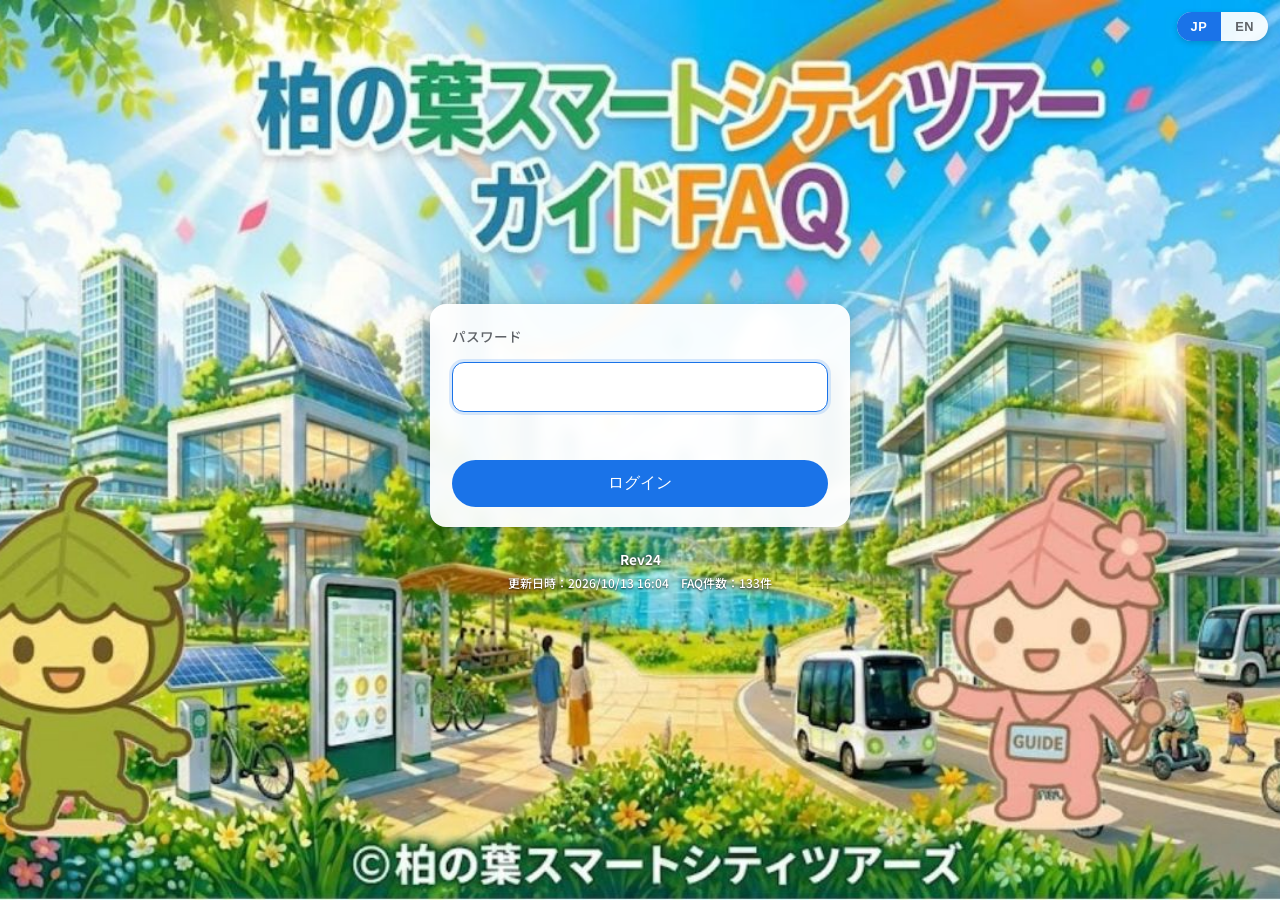
==== commit 19bc36b5: "Rev24 FAQ: 133 items, multi-category tags, login meta, full English - Login screen shows Rev, update" ====
--- a/index.html
+++ b/index.html
@@ -270,6 +270,7 @@
     text-shadow: 0 1px 2px rgba(0,0,0,.65), 0 0 6px rgba(0,0,0,.35);
     user-select: none;
   }
+  .login-footer .login-meta { font-size: .75rem; font-weight: 500; margin-top: 2px; }
 
   /* ---- Search screen ---- */
   .search-wrap {
@@ -584,7 +585,13 @@
         <div class="login-error" id="loginError"></div>
         <button type="submit" class="btn-primary" id="loginBtn"><span class="jp-only">ログイン</span><span class="en-only">Log in</span></button>
       </form>
-      <div class="login-footer">Rev23</div>
+      <div class="login-footer">
+        <div id="metaRev"></div>
+        <div class="login-meta">
+          <span class="jp-only">更新日時：<span class="meta-updated"></span>　FAQ件数：<span class="meta-count"></span>件</span>
+          <span class="en-only">Updated: <span class="meta-updated"></span>　FAQs: <span class="meta-count"></span></span>
+        </div>
+      </div>
     </div>
   </section>
 
@@ -695,7 +702,8 @@
   'use strict';
 
   /* ---- FAQ DB (embedded; rebuilt from Excel) ---- */
-  const FAQ_DB = [{"id":1,"question":"街の規模はどれくらいですか？","keywords":["規模","柏の葉スマートシティ概要"],"tags":["柏の葉スマートシティ概要"],"answers":["● 開発面積は約273万㎡（東京ドーム約63個分／東京ディズニーランド約5個分）で、日本最大級です。","● 2026年度初頭で駅前エリアの開発は概ね完了し、今後は東京大学・国立がん研究センター東病院を軸とする「イノベーションキャンパスエリア」の開発が進みます。"],"question_en":"What is the scale of the city?","tags_en":["Smart City Overview"],"answers_en":["● The development area is approximately 2.73 million m² (about 63 Tokyo Domes or ~5 Tokyo Disneylands) — one of the largest in Japan.","● By early FY2026 the station-front development is largely complete; focus is shifting to the 'Innovation Campus Area' anchored by the University of Tokyo and the National Cancer Center East Hospital."]},{"id":2,"question":"現在の人口・就業人口・年齢構成はどうなっていますか？","keywords":["現在","人口","就業人口","年齢構成","柏の葉スマートシティ概要"],"tags":["柏の葉スマートシティ概要"],"answers":["● 居住人口は約14,000人。計画人口は26,000人（2040年目標。当初2030年→取締役会で延長決定）。","● 就業人口は約19,000〜20,000人。2026年4月にSMC新技術センター（1,400名）が加わりました。","● 世帯平均年齢は30代後半で、全国平均より10〜20歳若い子育て世代が中心です。高齢化率は10〜20％程度と全国平均（約29％）より低い水準です。"],"question_en":"What is the current population, workforce, and age composition?","tags_en":["Smart City Overview"],"answers_en":["● Residents: ~13,000. Planned population 26,000 by 2040 (originally 2030, extended by the board).","● Workforce: 19,000–20,000. SMC's new technical center (1,400 employees) joined in April 2026.","● Average household age is late 30s — 10–20 years younger than the national average. The aging rate is 10–20% vs. the national ~29%."]},{"id":3,"question":"柏の葉スマートシティの目的は？","keywords":["スマートシティ","目的","柏の葉スマートシティ概要"],"tags":["柏の葉スマートシティ概要"],"answers":["● 三井不動産としては「不動産業からアセットビジネスへの転換」、すなわち「価値が上がり続ける街づくり」のノウハウ蓄積が目的です。","● 指針は「柏の葉国際キャンパスタウン構想」。「環境共生」「健康長寿」「新産業創造」を軸に、街全体を実証フィールドとして社会課題解決モデルを構築します。","● 蓄積したノウハウを他都市・海外に輸出することが最終ゴールです。"],"question_en":"What is the purpose of Kashiwa-no-ha Smart City?","tags_en":["Smart City Overview"],"answers_en":["● For Mitsui Fudosan, it means shifting from real-estate to an 'asset business' — accumulating know-how for city-making whose value keeps appreciating.","● The guiding vision is the 'Kashiwa-no-ha International Campus Town Plan,' with Environmental Coexistence, Health & Longevity, and New Industry Creation as the three axes.","● The ultimate goal is to export this know-how to other cities and abroad."]},{"id":4,"question":"住民は何を求めて柏の葉に移住していますか？","keywords":["住民","移住","柏の葉スマートシティ概要"],"tags":["柏の葉スマートシティ概要"],"answers":["● 都心アクセスと閑静な環境の両立、子育て支援、資産価値、まちづくりコンセプトへの共感が主な理由です。","● 「街づくりへの参加機会」を求めて、キャリアを活かしたい層の転入も多く見られます。"],"question_en":"Why do residents choose to move to Kashiwa-no-ha?","tags_en":["Smart City Overview"],"answers_en":["● Central-Tokyo access with a quiet, green environment; child-rearing support; asset value; and sympathy for the city-making concept.","● Many residents drawn here want to apply their careers to community development."]},{"id":5,"question":"マンション購入の決め手は？資産価値の推移は？","keywords":["マンション","購入","資産価値","推移","柏の葉スマートシティ概要"],"tags":["柏の葉スマートシティ概要"],"answers":["● 1番街（2006年竣工）は購入時より3〜4割の価格上昇が確認されています。2011年の一時期を除き価格は上昇基調です。","● 現在70㎡マンションで1億円超（15年前は3,000万円台）。1LDK賃貸は月20〜30万円。","● 車の進入しにくい子育て空間、日中の往来、自治会の活性化など安全面も評価されています。"],"question_en":"What is the deciding factor for buying a condominium? How have prices moved?","tags_en":["Smart City Overview"],"answers_en":["● Ichibangai (built 2006) has appreciated 30–40% since purchase. Except briefly in 2011, prices have kept rising.","● A 70 m² unit today costs 100M+ yen (vs. 30M+ yen 15 years ago). 1LDK rentals: 200,000–300,000 yen/month.","● Safety features — low car intrusion in child spaces, constant foot traffic, active residents' associations — also earn praise."]},{"id":6,"question":"ユニバーサルデザインはどう統合されていますか？","keywords":["ユニバーサルデザイン","統合","柏の葉スマートシティ概要"],"tags":["柏の葉スマートシティ概要"],"answers":["● 歩行者空間の連続性を重視し、駐車場入口の集約で歩道の分断を最小化しています。","● 十分な歩道幅、スロープによる高低差処理、視覚障害者誘導ブロックを設置。","● 「学園の道」「緑園の道」など多様な歩行導線で「歩きたくなる都市空間（Walkability）」を実現しています。"],"question_en":"How is universal design integrated?","tags_en":["Smart City Overview"],"answers_en":["● Pedestrian continuity is prioritized; parking entrances are consolidated to minimize sidewalk cuts.","● Wide sidewalks, ramps for level changes, and tactile guide paving are installed.","● Diverse routes like 'Gakuen no Michi' and 'Ryokuen no Michi' realize walkable urban space."]},{"id":7,"question":"最初からグランドデザインがあったのですか？","keywords":["グランドデザイン","最初","柏の葉スマートシティ概要"],"tags":["柏の葉スマートシティ概要"],"answers":["● 公有地と三井家の所有地という長期的グランドデザインを描ける稀有な環境と、東大・千葉大など国内トッププレイヤーの存在が起点でした。","● グランドデザインは時代に合わせて改善しており、近年は2年単位で見直しています。"],"question_en":"Was there a grand design from the start?","tags_en":["Smart City Overview"],"answers_en":["● The rare combination of public land plus Mitsui-family land — with UTokyo/Chiba U./national research institutes already nearby — allowed a long-horizon grand design.","● The plan has been continuously refined; recently it is reviewed roughly every two years."]},{"id":8,"question":"なぜ50年単位の街づくりを目指しているのですか？","keywords":["年単位","目指","柏の葉スマートシティ概要"],"tags":["柏の葉スマートシティ概要"],"answers":["● 当初は30年計画（2030年ゴール）でしたが、10年延長して40年としました。1990年代後半の構想検討期から数えると50年になります。","● 三井不動産が抜けても成長する街を目指しており、費用面での自立を重視しています。"],"question_en":"Why plan on a 50-year horizon?","tags_en":["Smart City Overview"],"answers_en":["● Originally a 30-year plan (target 2030), extended by 10 years to 2040. Counting the late-1990s concept phase, the horizon spans 50 years.","● The city must keep growing even after Mitsui Fudosan steps back — financial self-sufficiency is essential."]},{"id":9,"question":"「ミクストユース」とは何ですか？藤沢SSTとの違いは？","keywords":["ミクストユース","藤沢","SST","柏の葉スマートシティ概要"],"tags":["柏の葉スマートシティ概要"],"answers":["● 住む・働く・遊ぶ・学ぶを徒歩圏に集約する街区設計です。","● 藤沢SST（パナソニック）は一戸建て主体、柏の葉はマンション中心のコンパクトシティ。ウォーカビリティなど共通点も多くあります。"],"question_en":"What is 'mixed-use'? How does Kashiwa-no-ha differ from Fujisawa SST?","tags_en":["Smart City Overview"],"answers_en":["● A block design that concentrates living, working, playing, and learning within walking distance.","● Fujisawa SST (Panasonic) is a detached-house-led community; Kashiwa-no-ha is condominium-led compact-city design — with shared walkability values."]},{"id":10,"question":"この街の「三大ケイパビリティ」は何ですか？","keywords":["ケイパビリティ","三大","柏の葉スマートシティ概要"],"tags":["柏の葉スマートシティ概要"],"answers":["● ①ハードウェア（施設・大学・研究所などの物理インフラ）、②デジタル（データプラットフォーム）、③ソフトウェア（UDCK＝人と人をつなぐ組織）の3つです。","● この魅力に引き寄せられ、住民・研究者・企業が集まり続けています。"],"question_en":"What are the 'three capabilities' of Kashiwa-no-ha?","tags_en":["Smart City Overview"],"answers_en":["● ①Hardware (facilities, universities, research institutes), ②Digital (data platform), ③Software (UDCK — the organization that connects people).","● This trio keeps drawing residents, researchers, and enterprises."]},{"id":11,"question":"この街を一言で言うと？","keywords":["一言","柏の葉スマートシティ概要"],"tags":["柏の葉スマートシティ概要"],"answers":["● 「世界の未来像を作る街」です。","● ハード・ソフトに加え、チャレンジを称えるカルチャーとチャレンジを好む人々こそが最重要です。","● 住民が住みながら実験・失敗・改善を繰り返せる点が最大の特徴です。"],"question_en":"Describe this city in one line.","tags_en":["Smart City Overview"],"answers_en":["● 'The city that creates the world's future image.'","● Beyond hardware and software, the culture that celebrates challenge — and the people who love it — matter most.","● The signature is that residents can iterate: live, experiment, fail, and improve."]},{"id":12,"question":"この土地はだれでも所有できるのか？","keywords":["土地","所有","柏の葉スマートシティ概要"],"tags":["柏の葉スマートシティ概要"],"answers":["● 分譲マンションなど、通常販売されているものは購入すれば所有は可能です。"],"question_en":"What was the approach for the station-front area?","tags_en":["History"],"answers_en":["● We began with Mitsui-owned Block 4 as Stage 1.","● The population — mainly child-rearing families — has grown as planned. Daytime population growth is now the goal."]},{"id":13,"question":"駅前開発エリアはどのような考えで進めたのですか？","keywords":["エリア","駅前開発","歴史"],"tags":["歴史"],"answers":["● 三井の土地である4街区を第一ステージとして開発しました。","● 子育て世代を中心に計画通りに増加しています。今後は昼間人口の増加が目標です。"],"question_en":"Was Tsujinaka Hospital invited to open here?","tags_en":["History"],"answers_en":["● Not invited — the hospital opened on its own initiative.","● The Tsujinaka group was expanding capacity, learned of the TX-driven development plan, broke ground in 2008, and opened in June 2009."]},{"id":14,"question":"辻仲病院は誘致したのですか？","keywords":["辻仲病院","誘致","歴史"],"tags":["歴史"],"answers":["● 誘致ではなく病院側が自主的に開設しました。","● 病床拡大を検討していた辻仲病院グループがTX開業に伴う開発計画を知り、2008年に建設開始、2009年6月開院しました。"],"question_en":"How was Kakedashi Yokocho created?","tags_en":["History"],"answers_en":["● Residents and academics were saying 'PPP is great, but there's no after-hours gathering place.'","● After a temporary yatai prototype validated by Prof. Deguchi (UDCK center director), UDCK and Mitsui Fudosan negotiated with TX, and it was implemented under the viaduct in 2018.","● Today it's 19 yatai-inspired shops."]},{"id":15,"question":"かけだし横丁はどうやって生まれたのですか？","keywords":["横丁","歴史"],"tags":["歴史"],"answers":["● 「公民学連携でアフター交流の場が無い」「住民同士の場もない」という住民・大学側の声が発端です。","● UDCKセンター長の出口先生（都市設計の専門家）の検証を経て屋台を仮設。数年後に自走可能と判断され、UDCK・三井不動産がTXと粘り強く交渉し、2018年にTX高架下に実装しました。","● 現在は屋台をモチーフとした19店舗で構成されています。"],"question_en":"What was the biggest challenge in this city-making?","tags_en":["History"],"answers_en":["● The 2011 Great East Japan Earthquake. After seniors were stranded on upper floors, development was paused for a year to overhaul disaster planning — resulting in the Smart Center (completed 2014).","● The overhaul was pushed through against strong pushback from city and academic stakeholders."]},{"id":16,"question":"この街づくりでの最大の困難は何でしたか？","keywords":["最大","困難","歴史"],"tags":["歴史"],"answers":["● 2011年の東日本大震災です。高齢者がタワー上階に取り残される事態を受け、開発を1年停止して防災の全面見直しを行い、スマートセンター（2014年完成）が生まれました。","● 街関係者・大学関係者からの強い反発を押し切って断行したと聞いています。"],"question_en":"What are the development plans beyond 2030?","tags_en":["Future City Development"],"answers_en":["● The Chiba Prefecture land-readjustment project targets 2030 as one milestone, but Smart City work continues.","● An extension to 2040 has been formally approved by the board."]},{"id":17,"question":"2030年以降の開発計画は？","keywords":["年以降","開発計画","2030","これからの街づくり"],"tags":["これからの街づくり"],"answers":["● 千葉県の土地区画整理事業としては2030年を目安としていますが、スマートシティとしては開発を継続します。","● 役員会を経て2040年まで延長することが決定しています。"],"question_en":"Will there be factories?","tags_en":["Future City Development"],"answers_en":["● The Innovation District focuses on offices and research labs.","● SMC opened a 3-building technical center in April 2026. Mitsui's Link Lab is expanding with a second building."]},{"id":18,"question":"工場は作らないのですか？","keywords":["工場","これからの街づくり"],"tags":["これからの街づくり"],"answers":["● イノベーション地区はオフィスや研究ラボが中心です。","● 2026年4月にSMCが新技術センター3棟を開業。三井不動産直営の「三井リンクラボ」も2棟目建設中です。"],"question_en":"Are there plans for a local currency?","tags_en":["Future City Development"],"answers_en":["● Considered in the past but never implemented.","● Toronto/Estonia examples remain shallow in adoption; leaving seniors behind is a concern. No plans now or in the foreseeable future."]},{"id":19,"question":"地域通貨の構想はありますか？","keywords":["地域通貨","構想","これからの街づくり"],"tags":["これからの街づくり"],"answers":["● 過去にはありましたが実現しませんでした。","● トロント・エストニアの事例でも定着に至っておらず、高齢者を取りこぼす懸念があるため実装していません。今後も実装予定はありません。"],"question_en":"Has the AI-era role of the smart city been discussed?","tags_en":["Future City Development"],"answers_en":["● Internally, yes — but as generative AI is a means, not an end, there is not yet a clear answer for what to deliver via it."]},{"id":20,"question":"AI進展時のスマートシティのあり方は議論されていますか？","keywords":["スマートシティ","進展時","議論","AI","これからの街づくり"],"tags":["これからの街づくり"],"answers":["● 内部で議論はしていますが、生成AIも手段でしかないため、街に何ができるかの明確な答えはまだ見出せていません。"],"question_en":"What is the scope of Mitsui Fudosan's Kashiwa-no-ha City Development Division?","tags_en":["City Operations"],"answers_en":["● About 40 people across four functions: real-estate development, life-science clustering, data-platform activation, and area management.","● PPP promotion, enterprise attraction, resident collaboration, and co-creation — all integrated.","● Mitsui Fudosan Building Management handles day-to-day. Link Lab is directly run; Conference and Ashita use external partners."]},{"id":21,"question":"こどもたちはまちに定着させる考えか？","keywords":["定着","これからの街づくり"],"tags":["これからの街づくり"],"answers":["● 子供たちをまちに留めておくのは難しいと考えていますが、このまちで育ち、またこのまちに戻ってきたいと思う土壌を育んでおくことが大切と考えています。"],"question_en":"Where does the city-operations / public-facility budget come from?","tags_en":["City Operations"],"answers_en":["● Mainly UDCK Town Management (in substance, Mitsui Fudosan). TM is developing its own revenue streams toward self-sustainability.","● For upgraded public roads, Mitsui builds them and Kashiwa City shares operating/maintenance costs.","● No direct city subsidies, but strong support in personnel, consortium building, and rent subsidy at KOIL TERRACE."]},{"id":22,"question":"このまちから離れて行っても良いということか？それもオープンにしている？","keywords":["オープン","これからの街づくり"],"tags":["これからの街づくり"],"answers":["● 基本的にオープン姿勢ですが、街で育ってほしいほしいとは考えています。・第１ステージは働く場所が足りてなかった。住む・働くがそこにないとなかなか自分のまちにならなりませんでした。・第２ステージではＳＭＣ等働く場所も増えてきました。・第３ステージは稼げるまちづくりになればと考えています。"],"question_en":"Why did Mitsui Fudosan enter 'city-making'? Where's the return?","tags_en":["City Operations"],"answers_en":["● Sell-and-move-on real estate has limited upside; the goal is evolving into 'a real-estate firm with a unique city-making know-how.'","● Kashiwa-no-ha alone won't recoup investment in 100 years, but the know-how packaged and exported abroad enables long-term returns.","● Single-year break-even is projected by FY2028. A general incorporated association was set up in 2019 for TM monetization."]},{"id":23,"question":"三井不動産柏の葉街づくり推進部の役割範囲は？","keywords":["三井不動産柏","葉街","推進部","役割範囲","街の運営"],"tags":["街の運営"],"answers":["● 約40人体制で、不動産開発／ライフサイエンス集積／データプラットフォーム活用／エリアマネジメントの4機能を担当します。","● 公民学連携の促進、企業誘致、住民協働、共創事業の推進まで統括しています。","● 実働は三井不動産ビルマネジメントが担当。リンクラボは直轄、カンファレンス・あ・し・たは外部委託です。"],"question_en":"How are KPIs set?","tags_en":["City Operations"],"answers_en":["● The International Campus Town Plan sets 'priority goals' and 'goals' per field, with periodic follow-up surveys.","● Positive: high expectations for daily convenience and future streetscape. Negative: few local jobs, so commuting to central Tokyo dominates.","● Public data: '2019 Kashiwa-no-ha International Campus Town Plan' at kashiwanoha-smartcity.com."]},{"id":24,"question":"街の運営予算・公共施設予算はどこから出ていますか？","keywords":["運営予算","公共施設予算","街の運営"],"tags":["街の運営"],"answers":["● 大半はUDCKタウンマネジメントからの拠出（実態は三井不動産）で、自走化を目指しTMの収益源開発を進めています。","● 公道の高質化は三井不動産が整備、管理運営・修繕費は柏市も一定額を負担しています。","● 柏市からの直接補助は無いものの、UDCK人員補充、コンソーシアム構築、KOIL Terrace入居テナントへの家賃補助制度で伴走を受けています。"],"question_en":"How does UDCK approve things like autonomous driving?","tags_en":["City Operations"],"answers_en":["● UDCK is an advisory body under the International Campus Town Plan. Operators (e.g., Mitsui Fudosan) draft proposals; UDCK aligns them in the planning stage.","● Example: recommending distinct bus livery, arranging resident briefings for autonomous bus trials."]},{"id":25,"question":"なぜ三井不動産は「街づくり」に踏み込んだのですか？三井の収益視点は？","keywords":["三井不動産","三井","収益視点","街の運営"],"tags":["街の運営"],"answers":["● 従前の売り切り型不動産事業では発展が見込めず、「街を作り上げる独自のノウハウを持った不動産会社」への転換が狙いです。","● 柏の葉単体では100年経っても投資回収できない規模ですが、蓄積したノウハウを他都市・他国へパッケージ輸出することで長期回収を狙います。","● 2028年度に単年度損益分岐点到達見込み。2019年設立の一般社団法人でタウンマネジメント収益化を推進中です。"],"question_en":"What's difficult about PPP compared with pure-private work?","tags_en":["City Operations"],"answers_en":["● Procedures and pace differ greatly — universities may take 2–3 months for an item to reach the next faculty meeting, and require extensive documentation."]},{"id":26,"question":"KPIはどう設定していますか？","keywords":["設定","KPI","街の運営"],"tags":["街の運営"],"answers":["● 国際キャンパスタウン構想で分野別に「重点目標」「目標」を設定し、定期的にフォローアップ調査を行っています。","● ポジティブ面：生活利便性・未来の街並みへの期待値が高い。ネガティブ面：仕事が街内に少なく都内通勤が中心。","● 開示データ：2019 柏の葉国際キャンパスタウン構想書（kashiwanoha-smartcity.com にて公開）。"],"question_en":"Can foreigners live here?","tags_en":["City Operations"],"answers_en":["● Yes — anyone. Many international students and researchers already live here.","● There is no rental-term lock-in, and tenants' rights are strongly protected by Japanese law."]},{"id":27,"question":"UDCKは自動運転などをどう承認していますか？","keywords":["自動運転","承認","UDCK","街の運営"],"tags":["街の運営"],"answers":["● UDCKは「柏の葉国際キャンパスタウン構想」に基づく諮問機関です。三井不動産などの事業者が素案をまとめ、計画段階で摺合せを行います。","● 例：自動運転バス車両のデザインを見分けやすくする意見、住民説明会の開催などを担当します。"],"question_en":"What is the age composition?","tags_en":["City Statistics"],"answers_en":["● Residents in their 30s and 40s dominate."]},{"id":28,"question":"公民学、民間企業と違う苦労は？","keywords":["公民学","民間企業","苦労","街の運営"],"tags":["街の運営"],"answers":["● 手続きやスピード感の違いが大きく、大学は2〜3か月先の学内会議まで議題に上がらないことも多いです。作成資料も多くなります。"],"question_en":"What's the daily ridership at Kashiwa-no-ha Campus Station (Tsukuba Express)?","tags_en":["City Statistics"],"answers_en":["● FY2025: 21,333/day (FY2024: 19,821). Crossed 20,000 for the first time."]},{"id":29,"question":"この街には外国人でも住めますか？","keywords":["外国人","街の運営"],"tags":["街の運営"],"answers":["● 誰でも住めます。留学生や国際的な研究者も多数居住しています。","● 賃貸期間の縛りもなく、借主の権利は日本の法律で強く守られています。"],"question_en":"How is the land-readjustment project progressing?","tags_en":["City Statistics"],"answers_en":["● Northern Kashiwa Central District: 79.3% complete as of end of FY2024 (per Kashiwa City)."]},{"id":30,"question":"パンフレットやチラシのデザインの統一感はどのように図っているか？","keywords":["パンフレット","チラシ","デザイン","統一感","街の運営"],"tags":["街の運営"],"answers":["● 昔はＵＤＣＫにアートディレクターがいて、トンマナなどの方向性を調整していました。","● 現在もＵＤＣＫが発行するパンフレット等はデザイナーに発注しています。","● その他ディレクターが作成するものも多くあるが、皆自然とデザイン性は意識して作成しているようです。"],"question_en":"What is residents' feedback and dissatisfaction?","tags_en":["Resident Voices"],"answers_en":["● Living environment is highly rated. Restaurants, business support, and community are where improvement requests concentrate.","● Involvement in city-making splits into 'participants,' 'observers,' and 'consumers' — resident-led is still emerging.","● The root cause is limited high-skill jobs on-site — mixed-use needs work opportunities nearby."]},{"id":31,"question":"世代構成は？","keywords":["世代構成","街のデータ"],"tags":["街のデータ"],"answers":["● 30代から40代が多い傾向です。"],"question_en":"How do residents rank the city?","tags_en":["Resident Voices"],"answers_en":["● In the 2016 survey: #1 shopping convenience, #2 green and pleasant environment, #3 commute/school access (International Campus Town Plan p.7)."]},{"id":32,"question":"つくばエクスプレス（柏の葉キャンパス駅）の1日乗降者数は？","keywords":["エクスプレス","キャンパス","日乗降者数","街のデータ"],"tags":["街のデータ"],"answers":["● 2025年度：21,333人（2024年度：19,821人）。初めて2万人を超えました。"],"question_en":"From a resident's view, how do you rate the city?","tags_en":["Resident Voices"],"answers_en":["● First impression: 'a nice place — feels like a university campus.' The reason: UDCK-led spatial design plus PPP.","● Second impression: serendipity is everywhere on the community/soft side — casual conversations spawn ideas that get implemented. A rare quality."]},{"id":33,"question":"区画整理の進捗は？","keywords":["区画整理","進捗","街のデータ"],"tags":["街のデータ"],"answers":["● 柏北部中央地区として2024年度末で進捗率79.3％です（柏市公表値）。"],"question_en":"What is UDCK, and who are the member organizations?","tags_en":["PPP (UDCK)"],"answers_en":["● Japan's first Urban Design Center — a neutral hub where government, universities, business, and residents gather to discuss, agree, and implement.","● Eight members: Kashiwa City, Kashiwa Chamber of Commerce, Tanaka & Kashiwa-no-ha Furusato Councils, Mitsui Fudosan, TX, UTokyo, Chiba U.","● Neutrality is anchored by UTokyo/Chiba U. professors at the center; working groups handle execution; the board decides."]},{"id":34,"question":"住民の評価や不満は？","keywords":["住民","評価","不満","住民の声"],"tags":["住民の声"],"answers":["● 居住環境は概ね高評価。飲食店・ビジネス環境支援・地域コミュニティは改善要望が出やすい領域です。","● 街づくりへの関与度は「参加型」「傍観型」「消費者型」で分断があり、住民自ら進める街づくりは今後の課題です。","● 主要因はミクストユースに必要な「高度人材の就労機会が限られている」点にあります。"],"question_en":"How is UDCK funded?","tags_en":["PPP (UDCK)"],"answers_en":["● A multi-layered mix: allocations, national subsidies, Mitsui capital contributions, university research budgets, and enterprise contributions.","● A 19-member consortium was also established in 2019."]},{"id":35,"question":"住民によるまちの評価ランキングは？","keywords":["ランキング","住民","評価","住民の声"],"tags":["住民の声"],"answers":["● 2016年調査で、1位「買い物に便利」、2位「緑豊かで環境が良い」、3位「通勤・通学に便利」でした（柏の葉国際キャンパスタウン構想書 P.7）。"],"question_en":"Who leads Kashiwa-no-ha Smart City?","tags_en":["PPP (UDCK)"],"answers_en":["● Three parallel drivers: public (Kashiwa City, Chiba Prefecture), private (Mitsui Fudosan et al.), and academic (UTokyo, Chiba U., AIST).","● Development is led by Mitsui Fudosan; UDCK is the advisory body that verifies alignment with the International Campus Town Plan."]},{"id":36,"question":"住民目線でこの街をどう評価していますか？","keywords":["住民目線","評価","住民の声"],"tags":["住民の声"],"answers":["● 第一印象は「なんかいい街、大学キャンパスみたい」。理由はUDCKが描く「街の空間デザイン」と公民学連携にありました。","● 第二印象はソフト・コミュニティ面で「セレンディピティが溢れている」こと。何気ない会話からアイデアが生まれ実装される稀有な街です。"],"question_en":"Why does PPP work here?","tags_en":["PPP (UDCK)"],"answers_en":["● UDCK is the 'place' that hosts the experiment→improve cycle.","● The advisory-body model keeps government from over-owning decisions, enabling flexible pivots; many staffers have been continuous for 15+ years.","● Each stakeholder's 'benefit' is designed in — for the autonomous bus: university = tech testing, city = future-mobility precedent, Mitsui = living lab, citizens = better daily life."]},{"id":37,"question":"まちの人のマナーが良くてこの環境が保たれているという話があったが、この街は住む人（高所得者）を選んでいるように感じる。","keywords":["マナー","環境","高所得者","住民の声"],"tags":["住民の声"],"answers":["● 街が選ぶわけではないが、自然と人選されたというのが住民として近い感覚でルールを守る、積極的に街に関わる人が多いと感じます。"],"question_en":"Who owns each project — UDCK or Mitsui? Where's the money?","tags_en":["PPP (UDCK)"],"answers_en":["● Individual projects are owned by enterprises or universities; UDCK plays the coordinator/prioritizer role.","● Examples — walking routes: Meiji; autonomous bus: UTokyo (national subsidy); Smart City Consortium: UDCK secretariat wins national subsidies."]},{"id":38,"question":"UDCKは何をしている組織ですか？構成団体は？","keywords":["組織","構成団体","UDCK","公民学連携・UDCK"],"tags":["公民学連携・UDCK"],"answers":["● 日本初のUrban Design Centerとして、行政・大学・企業・住民が集まって議論・合意形成・実装を進める中立拠点です。","● 構成8団体：柏市、柏商工会議所、田中地域ふるさと協議会、柏の葉地域ふるさと協議会、三井不動産、TX、東京大学、千葉大学。","● 東大・千葉大の教授を中心に据えることで中立性を担保。実務はWG、意思決定は理事会で行います。"],"question_en":"How is resident consent obtained for new initiatives?","tags_en":["PPP (UDCK)"],"answers_en":["● UDCK is the communication hub — briefings, inquiries, and after-care.","● For AI cameras and autonomous bus trials, launching the message through PPP-based UDCK (rather than a private-company voice) helps allay privacy concerns."]},{"id":39,"question":"UDCKの資金源は？","keywords":["資金源","UDCK","公民学連携・UDCK"],"tags":["公民学連携・UDCK"],"answers":["● 分担金、国補助金、三井の資本的支出、大学研究費、企業拠出の多層構造です。","● 2019年には19団体のコンソーシアムも設立しました。"],"question_en":"How is resident participation realized?","tags_en":["PPP (UDCK)"],"answers_en":["● The UDCK-adjacent 'Minna no Machizukuri Studio' (Living Lab) runs the cycle: share issues → prototype → deploy → feedback.","● Aqua Terrace (a retention pond turned waterfront) is the archetype: a resident idea that UDCK stood behind and delivered."]},{"id":40,"question":"柏の葉スマートシティは誰が主導していますか？","keywords":["スマートシティ","主導","公民学連携・UDCK"],"tags":["公民学連携・UDCK"],"answers":["● 公（柏市・千葉県）・民（三井不動産等）・学（東京大学・千葉大学・産業技術総合研究所）の3者並列です。","● 開発主体は三井不動産ですが、「柏の葉国際キャンパスタウン構想」への適合性をUDCKが諮問機関として検証します。"],"question_en":"How do residents get information?","tags_en":["PPP (UDCK)"],"answers_en":["● UDCK is always accessible, with regular salons for dialogue.","● Online: station-front signage, LINE, Facebook, web, posters, email — a wide mix.","● Reaching passive residents is a challenge; an app is planned."]},{"id":41,"question":"なぜ公民学連携がうまく回っているのですか？","keywords":["公民学連携","公民学連携・UDCK"],"tags":["公民学連携・UDCK"],"answers":["● UDCKという「場」があり、実証→改善のサイクルを回しやすい体制です。","● 諮問機関型にすることで行政が意思決定の主権を持ちすぎず、柔軟な方向修正が可能です。担当者が15年以上継続することも特徴です。","● 各主体の「メリット」を調整：自動運転バス例では、大学＝技術検証、柏市＝将来モビリティ課題の前例、三井＝実証フィールド、市民＝生活環境向上。"],"question_en":"Has the UDCK model been replicated in other cities?","tags_en":["PPP (UDCK)"],"answers_en":["● About 30 sites across Japan now.","● Overseas exports (consulting) are also part of Mitsui Fudosan's mid-term strategy."]},{"id":42,"question":"各プロジェクトの事業主体はUDCK？三井不動産？お金は？","keywords":["プロジェクト","事業主体","三井不動産","UDCK","公民学連携・UDCK"],"tags":["公民学連携・UDCK"],"answers":["● 個別プロジェクトの事業主体は企業や大学が主体で、UDCKは調整・優先度付け役です。","● 例：ウォーキングルート→明治、自動運転バス→東大（国補助金）、スマートシティコンソーシアム系→UDCKが事務局として国補助金獲得。"],"question_en":"What is 'Ashita'?","tags_en":["Health (Ashita)"],"answers_en":["● A frailty-prevention 'town health lab' on Lalaport Kashiwa-no-ha North 3F. Named for 'Aruku (walk) / Shaberu (talk) / Taberu (eat).'","● Free measurements (body composition, grip, walking age, VegeCheck), plus exercise/nutrition classes and walking events.","● A concrete embodiment of 'the city where just living here makes you healthier.' ~3,900 members; well-rated by participating firms as a pilot venue."]},{"id":43,"question":"新しい取り組みの住民同意はどう得ていますか？","keywords":["住民同意","公民学連携・UDCK"],"tags":["公民学連携・UDCK"],"answers":["● UDCKがコミュニケーションハブとなり、事前説明会・問合せ窓口・アフターケアを担当します。","● AIカメラや自動運転バスの実証開始時、民間からではなく公民学のUDCKが介在することで、個人情報の懸念払拭に繋がったと住民から評価されています。"],"question_en":"How does data activation (Dot to Dot / Smart Life Pass) work?","tags_en":["Health (Ashita)"],"answers_en":["● The 'Dot to Dot' foundation securely connects health data with resident consent; on top of it we've built the Kashiwa-no-ha Data Platform (KDPF).","● Services are delivered via the 'Kashiwa-no-ha Smart Life Pass' portal. ~6,000 registrants (half Kashiwa-no-ha, half Kobe City, which replicated KDPF).","● Purpose-limited use, anonymization/aggregation, and access controls are foundational."]},{"id":44,"question":"住民参加はどう実現していますか？","keywords":["住民参加","実現","公民学連携・UDCK"],"tags":["公民学連携・UDCK"],"answers":["● UDCK併設の「みんなのまちづくりスタジオ」（リビングラボ）で、課題共有→プロトタイピング→社会実装→フィードバックのサイクルを回します。","● アクアテラス（元・調整池→親水空間）は住民アイデアをUDCKが責任担保して実現した象徴事例です。"],"question_en":"Who funds Ashita's operations?","tags_en":["Health (Ashita)"],"answers_en":["● Mitsui Fudosan primarily.","● Additional funding comes from healthcare-company tenants using Ashita's infrastructure (member data, on-site booths, pilot access)."]},{"id":45,"question":"住民は街の情報をどう得ていますか？","keywords":["住民","情報","公民学連携・UDCK"],"tags":["公民学連携・UDCK"],"answers":["● UDCKは常時情報が得られ、定期的にサロンを開催しています。","● オンラインは駅前サイネージ、LINE、Facebook、Web、ポスター、メールなど多様です。","● パッシブな住民に情報を届ける手段としてアプリ実装を目指しています。"],"question_en":"What is done for seniors?","tags_en":["Health (Ashita)"],"answers_en":["● Concierges support smartphone/app onboarding — 'no one left behind' by digital transformation.","● Employment opportunities are also created — e.g., a plant factory named 'Mirai' (with an 85-year-old staff member) and a city-internal job app."]},{"id":46,"question":"UDCK型の連携モデルは他都市に横展開されていますか？","keywords":["モデル","連携","他都市","横展開","UDCK","公民学連携・UDCK"],"tags":["公民学連携・UDCK"],"answers":["● 全国約30か所に展開されています。","● ノウハウの海外輸出（コンサルティング事業）も三井不動産の中期戦略に位置付けられています。"],"question_en":"How does VegeCheck work?","tags_en":["Health (Ashita)"],"answers_en":["● A KAGOME technology that estimates vegetable (especially green/yellow) intake from skin carotenoid levels.","● Carotenoids accumulate in skin over 2–4 weeks; an LED illuminates the skin and the reflected light is measured. Studies confirm 200 ml/day of vegetable juice for a month raises skin carotenoids."]},{"id":47,"question":"小中高との連携は？","keywords":["小中高","連携","公民学連携・UDCK"],"tags":["公民学連携・UDCK"],"answers":["● 柏の葉小学校では、6年生がまち学習を行っており、年に数回成果発表を行っております。","● 柏の葉高校では、まちを活用した「まち文化祭」を企画。高校生自ら出店者に交渉して開催しています。"],"question_en":"What are the measures for people with disabilities?","tags_en":["Health (Ashita)"],"answers_en":["● Standard measures under law and local ordinances — wide sidewalks, ramps, tactile paving. No Kashiwa-no-ha-specific additions beyond those."]},{"id":48,"question":"「あ・し・た」は何をする施設ですか？","keywords":["施設","健康長寿・あ・し・た"],"tags":["健康長寿・あ・し・た"],"answers":["● ららぽーと柏の葉北館3階にある、フレイル予防のための街の健康研究所です。「あるく・しゃべる・たべる」の頭文字です。","● 無料の測定機器（体組成・握力・歩行年齢・ベジチェック等）、運動／栄養講座、ウォーキング教室を提供。","● 「住むだけで健康になる街」の具体化拠点。会員は約3,900人。企業からも実証実験の場として高評価です。"],"question_en":"Do you have longevity data yet?","tags_en":["Health (Ashita)"],"answers_en":["● No clear numbers yet like 'life expectancy up by N years.'","● Long-term accumulation should enable comparisons with other cities."]},{"id":49,"question":"データ活用（Dot to Dot／スマートライフパス）はどう機能していますか？","keywords":["データ","スマートライフパス","活用","機能","Dot","to","健康長寿・あ・し・た"],"tags":["健康長寿・あ・し・た"],"answers":["● 生活者の同意ベースで健康データを安全に連携する「Dot to Dot」基盤の上に「柏の葉データプラットフォーム（KDPF）」を構築しています。","● ポータル「柏の葉スマートライフパス」でサービス提供。登録者は約6,000名（半分が柏の葉、半分が神戸市への横展開）。","● 目的外利用禁止、匿名化・集計、アクセス権限管理を前提としています。"],"question_en":"What is LEED-ND, and why does it matter?","tags_en":["Environmental Coexistence"],"answers_en":["● The international city-making certification from USGBC. Kashiwa-no-ha earned the first LEED-ND Platinum in Japan.","● Evaluated on ecology, transit, walkability, local food, and building energy. Third-party international validation eases discussions with overseas enterprises, investors, and financial institutions; strong ESG story.","● Concrete outcome: SMC's 120+ billion-yen investment (~1,400 employees), citing 'smart wellness office' as a selection reason."]},{"id":50,"question":"「あ・し・た」の運営費はどこが負担していますか？","keywords":["運営費","負担","健康長寿・あ・し・た"],"tags":["健康長寿・あ・し・た"],"answers":["● 主に三井不動産が負担しています。","● 加えて、あ・し・たのインフラ（会員情報・ブース・実証実験参加権）を活用するヘルスケア企業からのテナント費が原資です。"],"question_en":"Is Aqua Terrace still a retention pond?","tags_en":["Environmental Coexistence"],"answers_en":["● Yes. Kashiwa City owns it; Mitsui Fudosan built the upgrade; UDCK manages operations.","● Day-to-day: UDCK-TM. Deep cleaning: residents join. Major renewal: Mitsui funds. 'Managed by everyone.'","● SMC's building design harmonizes with the waterfront landscape."]},{"id":51,"question":"高齢者への取り組みは？","keywords":["高齢者","健康長寿・あ・し・た"],"tags":["健康長寿・あ・し・た"],"answers":["● コンシェルジュがスマホやアプリ導入をサポートし、デジタル面で「誰も取り残さない」仕組みを構築。","● 植物工場「ミライ」（最高齢85歳のスタッフあり）や街内求人アプリで、就業機会も創出しています。"],"question_en":"What are the environmental-coexistence and flood-control initiatives?","tags_en":["Environmental Coexistence"],"answers_en":["● First LEED-ND Platinum in Japan. Aqua Terrace and similar retention ponds are converted to relaxing waterfront spaces while retaining flood-control function.","● Improved walkability toward Kashiwa-no-ha Park and Konbukuro Pond (natural spring) — 'walkable city' in practice.","● PPP management agreements enable open public use plus maintenance."]},{"id":52,"question":"ベジチェックはどう計測しますか？","keywords":["ベジチェック","計測","健康長寿・あ・し・た"],"tags":["健康長寿・あ・し・た"],"answers":["● カゴメの技術で、皮膚のカロテノイド量から野菜（特に緑黄色野菜）の摂取量を推定します。","● カロテノイドは2〜4週間で皮膚に蓄積するため、LED光で反射光を測定します。野菜ジュース200mlを1か月毎日飲むと皮膚カロテノイドが上昇することが研究で確認されています。"],"question_en":"What is AEMS? What is the 'Japan-first' point?","tags_en":["Energy (AEMS)"],"answers_en":["● In service since 2014. Visualizes and optimizes area-wide electricity use, generation, storage, and inter-block power transfer.","● Japan-first: transferring power across public roads between districts. AC→DC→AC conversion prevents backflow to the grid; obtained the 'Specified Supply' scheme after negotiations with METI.","● Peaks are inverted between office districts (weekday) and Lalaport (weekend); transfers even them out. Owned/operated by Mitsui Fudosan, co-developed with Hitachi."]},{"id":53,"question":"障がい者対策は？","keywords":["者対策","健康長寿・あ・し・た"],"tags":["健康長寿・あ・し・た"],"answers":["● 法律・条例に則った一般的な整備（十分な歩道幅、スロープ、視覚障害者誘導ブロック等）を実施しています。柏の葉独自の追加施策はありません。"],"question_en":"What is the scale of solar and batteries? Where are they installed?","tags_en":["Energy (AEMS)"],"answers_en":["● Solar: ~720 kW total across two sites (Gate Square ~220 kW + Lalaport ~500 kW). On the rooftops of KOIL and Lalaport.","● Batteries: ~15,650 kWh (15.6 MWh) — one of Japan's largest. Lithium-ion ~3,800 kWh (like 900 EVs) + NAS ~11,850 kWh.","● Backup gas generators total ~2,000 kW."]},{"id":54,"question":"健康長寿のデータは取れていますか？","keywords":["データ","健康長寿","健康長寿・あ・し・た"],"tags":["健康長寿・あ・し・た"],"answers":["● 現時点で「寿命が何年延びた」といった明確なデータはまだありません。","● 中長期に蓄積することで、他都市との比較分析が可能になると考えています。"],"question_en":"What are AEMS's energy-saving outcomes?","tags_en":["Energy (AEMS)"],"answers_en":["● Steady state: ~26% peak cut across the area, saving ~10 million yen/year in electricity.","● Disaster: ~60% of Gate Square's power sustained for 3 days.","● Roughly 15% of the large commercial facility's power is renewable in normal times."]},{"id":55,"question":"健康イベントの参加人数はどのくらいか？","keywords":["イベント","健康","参加人数","健康長寿・あ・し・た"],"tags":["健康長寿・あ・し・た"],"answers":["● 公表データはありませんが、感覚的には毎回５０人くらい参加されている印象です。"],"question_en":"Who bears AEMS's cost and owns it?","tags_en":["Energy (AEMS)"],"answers_en":["● Mitsui Fudosan bears it fully — nothing is allocated to residents.","● Originally a Hitachi product proposal; after 3/11, residents + Mitsui + Hitachi jointly re-derived requirements from on-the-ground needs — a market-in redesign.","● The Electricity Business Act interpretation was negotiated directly with METI, resulting in the 'Specified Supply' authorization."]},{"id":56,"question":"ウォーキングルトでのデータ取得方法は？","keywords":["ウォーキングルト","データ","取得方法","健康長寿・あ・し・た"],"tags":["健康長寿・あ・し・た"],"answers":["● 現在のところ、毎回参加アンケート（手書き）は取られていますが、アプリとの精密な連携は取れていません。 柏の葉では、スマートライフパスやカロママプラスなどのアプリが提供されており、バイタルデータの取得も 行っていますが、現時点でウォーキングルト参加者を特定することはできていません。"],"question_en":"Why use both lithium-ion and NAS batteries?","tags_en":["Energy (AEMS)"],"answers_en":["● Lithium-ion excels at short-duration high-power bursts — pairs with AEMS for real-time control.","● NAS excels at long-duration high-capacity — 12,960 kWh (7.2 h) supports peak cut, emergency backup, and inter-district transfers."]},{"id":57,"question":"高齢者向けの食支援がどこまで実際に機能しているか？","keywords":["高齢者向","食支援","実際","機能","健康長寿・あ・し・た"],"tags":["健康長寿・あ・し・た"],"answers":["● あ・し・たにて、料理研究家などによるミニ講座があるのですが、配食サービスのようなものはありません。 TOPICS トピック｜柏の葉スマートシティhttps://www.kashiwanoha-smartcity.com/info/topics/41/"],"question_en":"Are there natural energy sources besides solar? Geothermal?","tags_en":["Energy (AEMS)"],"answers_en":["● Solar is the workhorse. No geothermal (no viable resource on this plain); wind is small streetlight-scale support only.","● Biogas (food waste → methane) and cogeneration complement.","● For visitors expecting geothermal: highlight Japan-first inter-district power transfer as the marquee capability."]},{"id":58,"question":"LEED-NDとは？取得の意義は？","keywords":["取得","意義","LEED","ND","環境共生"],"tags":["環境共生"],"answers":["● 米国USGBC運営の国際的な環境性能認証。柏の葉は街づくり部門「LEED-ND」のプラチナ認証を日本で初取得しました。","● 評価項目は生態系配慮、公共交通、歩きやすさ、地産地消、建物の省エネなど。第三者による国際基準の証明となり、海外企業・投資家・金融機関に説明しやすく、企業誘致・ESG文脈で「信頼性の高い街」と評価されます。","● 成果例：SMCが1,200億円以上を投じて拠点開設（就業約1,400名）。選定理由に「スマートウェルネスオフィス」を挙げています。"],"question_en":"In emergencies, is power supplied to housing?","tags_en":["Energy (AEMS)"],"answers_en":["● Yes — from the Smart Center (AEMS) to district housing, prioritized for common facilities, elevators, well pumps — the 'life essentials.'","● Coverage inside individual rooms / units depends on each hotel or mansion's BCP."]},{"id":59,"question":"アクアテラスは今も調整池ですか？","keywords":["アクアテラス","調整池","環境共生"],"tags":["環境共生"],"answers":["● はい、調整池です。柏市が所有し、三井不動産が整備、UDCKなどが管理運営しています。","● 日常管理はUDCK-TM、大掃除は住民参加、大規模リニューアルは三井が負担する「みんなで管理する」体制です。","● SMCは景観に合わせた建築デザインで協力し、オフィスと水辺空間の親和性を実現しています。"],"question_en":"What is the 2,344 kW figure shown on the AEMS monitor?","tags_en":["Energy (AEMS)"],"answers_en":["● The 720 kW solar (installed capacity) plus grid electricity from TEPCO — a combined figure. Grid receipt and on-site generation are combined at peak."]},{"id":60,"question":"環境共生（自然環境・治水）の取り組みは？","keywords":["環境共生","自然環境","治水"],"tags":["環境共生"],"answers":["● LEED-NDプラチナを日本で初取得。アクアテラスなど調整池を憩いの親水空間に転換し、治水機能と両立させています。","● 近隣の柏の葉公園・こんぶくろ池（自然湧水）へのアクセスを向上させ「ウォーカブルな街づくり」を推進しています。","● 公民学連携と管理協定により、一般開放と維持管理の両立を実現しています。"],"question_en":"Does solar power EVs? Any real emergency transfers?","tags_en":["Energy (AEMS)"],"answers_en":["● Not for EVs — it feeds district power transfers, peak cut, and peak shift.","● In the past 10 years, no emergency inter-district transfer has been triggered."]},{"id":61,"question":"AEMS（エリアエネルギーマネジメントシステム）とは？何が「日本初」ですか？","keywords":["エリアエネルギーマネジメントシステム","日本初","AEMS","エネルギー・AEMS"],"tags":["エネルギー・AEMS"],"answers":["● 2014年から運用。街全体の電力使用・発電・蓄電を可視化し、街区間の電力融通を含めて最適化する仕組みです。","● 日本で初めて公道（道路）をまたいで街区間で電力を融通できる仕組み。AC→DC→AC変換で系統への逆潮流を防ぎ、経済産業省と協議のうえ「特定供給」スキームで認可を取得しました。","● 平日はオフィス街、休日はららぽーとと、ピーク逆転する街区を電力融通で平準化します。所有・運営は三井不動産、日立製作所と共同開発しました。"],"question_en":"Has AEMS been deployed to other cities?","tags_en":["Energy (AEMS)"],"answers_en":["● Yes — 'HARUMI AI-AEMS' (built on Hitachi Lumada) is deployed at Harumi Flag (former Olympic Village, ~5,600 units, ~12,000 residents).","● It integrates HEMS/BEMS/MEMS at 4 layers, and includes Japan's first hydrogen pipeline — sustaining ~1 week of power during disasters."]},{"id":62,"question":"太陽光と蓄電池の規模は？発電施設はどこにありますか？","keywords":["太陽光","蓄電池","規模","発電施設","エネルギー・AEMS"],"tags":["エネルギー・AEMS"],"answers":["● 太陽光は2拠点合計で約720kW（ゲートスクエア約220kW＋ららぽーと柏の葉約500kW）。KOIL屋上・ららぽーと屋上に設置されています。","● 蓄電池は合計約16,796kWh（15.6MWh）で国内最大級。リチウムイオン3,836kWh（EV約900台分）＋NAS電池約12,960kWh。","● 非常用ガス発電機約2,000kWも備えています。"],"question_en":"Is waste collection unique to this city?","tags_en":["Energy (AEMS)"],"answers_en":["● Same as ordinary city condos. A cogeneration system was built initially, but is no longer operating.","● Two sustainability challenges — 'how to collect waste' and 'how to share costs' — led to discontinuation."]},{"id":63,"question":"AEMSの省エネ効果は？","keywords":["エネ","効果","AEMS","エネルギー・AEMS"],"tags":["エネルギー・AEMS"],"answers":["● 通常時：地域全体で約26％のピークカット、電気代を約年間1,000万円削減しています。","● 災害時：ゲートスクエア全体で約6割の電力を3日間供給可能。","● 平常時に大規模商業施設の約15％の電力を再生可能エネルギーで賄っています。"],"question_en":"What are the mobility initiatives?","tags_en":["Mobility"],"answers_en":["● Leveraging the station-front location: public-transit priority, bike lanes, and share-cycles — reducing car dependence.","● Improved walking access to Kashiwa-no-ha Park and Konbukuro Pond — 'walkable city' in practice."]},{"id":64,"question":"AEMSのコスト負担・所有主体は？","keywords":["コスト","負担","所有主体","AEMS","エネルギー・AEMS"],"tags":["エネルギー・AEMS"],"answers":["● 三井不動産が全額負担し、住民には配賦していません。","● 当初は日立のプロダクトアウト提案でしたが、東日本大震災後に住民・三井・日立の3者で現場課題を洗い出し、逆算で要件を再定義した「マーケットイン型」の共同開発です。","● 電気事業法の解釈は三井不動産が経済産業省と直接協議し「特定供給」スキームで認可取得しました。"],"question_en":"How many parking spaces at nearby condos?","tags_en":["Mobility"],"answers_en":["● Ichibangai: 977 units / 990 spaces.","● Nibangai: 880 units / 536 mechanical + 204 drive-in + 19 surface."]},{"id":65,"question":"リチウムイオン電池とNAS電池を2種類使う理由は？","keywords":["リチウムイオン","電池","種類使","理由","NAS","エネルギー・AEMS"],"tags":["エネルギー・AEMS"],"answers":["● リチウムイオンは「瞬発力」（短時間・高出力）が特徴で、AEMSと連携し街の電力運用を支えます。","● NASは「持久力」（長時間・大容量）が特徴で、12,960kWh（7.2時間放電）の容量があり、ピークカットと非常用電源、街区間電力融通に活用します。"],"question_en":"What's the autonomous-bus initiative? Why Kashiwa-no-ha?","tags_en":["Mobility"],"answers_en":["● Japan's first Level-4 (fully driverless) trial on public roads (station front ↔ UTokyo campus, 2.6 km, 40-passenger bus).","● Kashiwa-no-ha has a proven 'city that welcomes pilots' record; Kashiwa City has ITS soil; residents build understanding progressively.","● AI cameras and UTokyo ITS Council's signal-sensor integration are the technical signatures."]},{"id":66,"question":"自然エネルギーは太陽光以外に何がありますか？地熱発電は？","keywords":["エネルギー","自然","太陽光以外","地熱発電","エネルギー・AEMS"],"tags":["エネルギー・AEMS"],"answers":["● 太陽光が主役です。地熱発電の設備はなく（平野部で地熱資源がないため）、風力は街路灯用の小型・補助的位置づけ。","● バイオガス（生ゴミ→メタンガス）とコージェネで補完しています。","● 地熱を期待される来訪者には「街区をまたぐ電力融通」の日本初の仕組みを目玉としてお伝えください。"],"question_en":"What is the Level-4 trial? Is a driver onboard?","tags_en":["Mobility"],"answers_en":["● Jan–Feb 2026: revenue operation of a Level-4 (specified autonomous operation) segment along Kashiwa-no-ha Campus Station ↔ UTokyo Kashiwa Campus.","● For this trial, a driver is onboard. Strictly, Level 4 assumes no driver — responsibility on the system.","● Remote monitoring/control is not part of this trial (future consideration)."]},{"id":67,"question":"非常時、住宅にも電力は供給されますか？","keywords":["非常時","住宅","電力","供給","エネルギー・AEMS"],"tags":["エネルギー・AEMS"],"answers":["● スマートセンター（AEMS）から街区の集合住宅にも供給されますが、共用施設・エレベーター・井水ポンプなど「生活の最低限」に優先配分されます。","● 客室・住戸内への供給範囲は、ホテル・マンションのBCPに依存します。"],"question_en":"What are V2I and V2P? Where deployed?","tags_en":["Mobility"],"answers_en":["● V2I: vehicle-to-infrastructure (signals, etc.). V2P: vehicle-to-pedestrian. Combining on-vehicle sensing with infrastructure info for safer autonomy.","● For the Level-4 segment, describe the deployment as one location: the park-front intersection (standardized wording)."]},{"id":68,"question":"AEMSモニターに表示される2,344kWとは何ですか？","keywords":["モニター","表示","AEMS","kW","344","エネルギー・AEMS"],"tags":["エネルギー・AEMS"],"answers":["● 太陽光の720kW（設備容量ベース）に加え、東京電力から供給されている系統電力も含めた合計値です。系統受電と自家発電を組み合わせてピーク時に対応しています。"],"question_en":"Accident liability? Prior incidents?","tags_en":["Mobility"],"answers_en":["● Under Japanese road-traffic law, in Level-4 zones the driving-responsibility subject moves to the system side — civil-liability frameworks are still being refined nationally.","● No accidents with the autonomous bus as primary party. There's been a rear-end collision by another driver hitting a stopped bus."]},{"id":69,"question":"太陽光は電気自動車にも使っていますか？エネルギー融通実績は？","keywords":["エネルギー","太陽光","電気自動車","融通実績","エネルギー・AEMS"],"tags":["エネルギー・AEMS"],"answers":["● EVには使用しておらず、街の電力融通とピークカット・ピークシフトに使用しています。","● 過去10年、非常時の街区間電力融通が発動した事例はありません。"],"question_en":"What did 5 years of pilots teach you? What's next?","tags_en":["Mobility"],"answers_en":["● Avoiding parked vehicles and improving road environment lift the continuation rate; gradual resident understanding is critical; ongoing sensor/control updates are essential.","● Next: use 2026 trial data to advance social implementation. Route expansion and higher frequency under review; only publicly confirmed info is shared."]},{"id":70,"question":"AEMSの技術は他の街に横展開されていますか？","keywords":["技術","横展開","AEMS","エネルギー・AEMS"],"tags":["エネルギー・AEMS"],"answers":["● 東京オリンピック選手村跡地の「晴海フラッグ」（約5,600戸・1万2千人）に、柏の葉AEMSを進化させた「HARUMI AI-AEMS」（日立Lumada活用）が導入されています。","● HEMS／BEMS／MEMSの4階層を束ね、国内初の水素パイプラインも備え、災害時は約1週間の電力供給が可能です。"],"question_en":"What is in-motion wireless charging?","tags_en":["Mobility"],"answers_en":["● Coils embedded in the road let the bus receive 100 m worth of range from a 1-second stop.","● Batteries shrink from ~2 tons to ~200 kg."]},{"id":71,"question":"ごみ収集は独自システムですか？","keywords":["システム","収集","独自","エネルギー・AEMS"],"tags":["エネルギー・AEMS"],"answers":["● 通常の街のマンションと同じです。当初コージェネレーションシステムは構築しましたが、現在は稼働させていません。","● 「どうやってごみを集めるのか」「費用負担の仕組み」の2点でサステナビリティに難しさがあり、継続しない判断となりました。"],"question_en":"What do the AI cameras do? Are we becoming a surveillance state?","tags_en":["Mobility"],"answers_en":["● About 29 cameras. Uses: crowd analytics, flooding detection, suspicious behavior, and Aqua Terrace safety.","● 'Not surveillance — safety, crime prevention, congestion reduction, service improvement.' Purpose-limited, anonymized, access-controlled, and audit-ready.","● Motion sensors detect only people; vehicles are handled by the bus's dedicated sensors."]},{"id":72,"question":"バイオガスとバイオマスの違いは何か？","keywords":["バイオガス","バイオマス","エネルギー・AEMS"],"tags":["エネルギー・AEMS"],"answers":["● バイオマスはおがくずなど一度固形燃料にしてそれを燃やしてガスの火炎を増すものです。バイオガスはメタンガスなどを発生させて利用する仕組みです。"],"question_en":"Any real public mobility services in operation?","tags_en":["Mobility"],"answers_en":["● E-scooter pilots and others have run, but nothing is a permanent service yet.","● As northern development proceeds, more options are being explored."]},{"id":73,"question":"モビリティの取り組みは？","keywords":["モビリティ"],"tags":["モビリティ"],"answers":["● 駅近立地を活かし、公共交通の利用促進、自転車専用道路、シェアサイクル等、自動車に依存しない移動に取り組んでいます。","● 近隣の柏の葉公園・こんぶくろ池へのアクセス性を高める「ウォーカブルな街づくり」を推進しています。"],"question_en":"Can I ride the autonomous bus?","tags_en":["Mobility"],"answers_en":["● Yes — bookable at tour registration. See the tour booking site."]},{"id":74,"question":"近隣マンションの駐車場台数は？","keywords":["マンション","近隣","駐車場台数","モビリティ"],"tags":["モビリティ"],"answers":["● 1番街：総戸数977戸に対して990台。","● 2番街：880戸に対して機械式536台、自走204台、平置19台。"],"question_en":"Can new participants join the data-linkage system (KDPF)?","tags_en":["Data Platform"],"answers_en":["● Yes — new participation is welcome."]},{"id":75,"question":"自動運転バスの取り組みは？なぜ柏の葉で？","keywords":["バス","自動運転","モビリティ"],"tags":["モビリティ"],"answers":["● 公道で日本初のレベル4（完全無人運転）実証を実施しました（駅前〜東京大学キャンパス2.6km、40人乗り）。","● 柏の葉は「実証を受け入れる街」としての実績があり、柏市もITS推進の土壌があるため関係者が集まりやすく、住民理解も段階的に得やすい環境です。","● AIカメラ、東大ITS協議会が主体となった信号機センサー連携が特徴です。"],"question_en":"Challenges in operating KDPF?","tags_en":["Data Platform"],"answers_en":["● Financially it's out-of-pocket — a standalone loss. Not charged to residents; UDCK-TM bears it.","● The goal isn't standalone profit — it's to license the platform to municipalities in Japan and abroad. Long-term aim: break-even."]},{"id":76,"question":"レベル4実証の概要は？運転手は乗っていますか？","keywords":["レベル","実証","概要","運転手","モビリティ"],"tags":["モビリティ"],"answers":["● 2026年1〜2月に、柏の葉キャンパス駅〜東大柏キャンパス間のルートの一部区間で特定自動運行（レベル4）の営業運行を検証しました。","● 今回の運用では運転手が乗車します。ただしレベル4の定義上は「運転者なし」で成立が前提です（運転責任がシステム側）。","● 遠隔監視・遠隔操作は今回実施しません（今後検討）。"],"question_en":"What are the next steps for the Data Platform?","tags_en":["Data Platform"],"answers_en":["● App upgrades and UX improvements are under review; regional expansion continues (e.g., Kobe City)."]},{"id":77,"question":"V2I／V2Pとは？どこで実施？","keywords":["実施","モビリティ"],"tags":["モビリティ"],"answers":["● V2Iは車両とインフラ（信号機等）、V2Pは車両と歩行者の連携技術です。車両単体の検知に加えて情報連携で、より安全な自動運転を目指します。","● レベル4区間では公園前交差点1か所が対象という説明で統一します。"],"question_en":"What is KOIL? Who operates it?","tags_en":["New Industry (KOIL)"],"answers_en":["● KOIL (Kashiwa-no-ha Open Innovation Lab) is a shared-office + founder-support base run by Mitsui Fudosan. From 170 shared seats to private rooms — scales with growth.","● Community managers support seed/early-stage founders — free consultations, cross-company matching, community-side soft support.","● Now operated by Mitsui Fudosan Building Management (spun in-house to accumulate know-how and deepen ownership)."]},{"id":78,"question":"事故時の責任分担は？これまでの事故は？","keywords":["事故時","責任分担","事故","モビリティ"],"tags":["モビリティ"],"answers":["● レベル4区間では道路交通法上、運転責任主体がシステム側に移る整理ですが、民事上を含めた責任分担枠組みは国レベルで検討中の段階です。","● これまで自動運転バスが第一当事者となる事故は発生していません。停車中のバスへの追突（相手側原因）はあります。"],"question_en":"What are KOIL's fees and terms?","tags_en":["New Industry (KOIL)"],"answers_en":["● Unlimited plan: 19,800 yen/month (9:00–23:00). 5-visit plan: 8,800 yen/month. Drop-in: 1,650 yen/day.","● Locker: from 2,200 yen/month. Mail slot: 1,100 yen/month. Legal registration: 5,500 yen/month.","● Weekend/holiday drop-in OK. Membership requires a business plan and screening (co-creation fit is a criterion)."]},{"id":79,"question":"5年間の実証実験から得た主な知見は？今後の展開は？","keywords":["年間","実証実験","知見","今後","展開","モビリティ"],"tags":["モビリティ"],"answers":["● 駐停車車両の回避、路面環境の改良が継続率向上に有効。住民理解を段階的に獲得することの重要性。センサー・制御システムの継続アップデートが不可欠。","● 今後は2026年実証データを踏まえ、レベル4自動運転の社会実装を目指します。運行区間拡大や頻度増加は検討中で、確定情報は公表ベースに限定します。"],"question_en":"What does the KOIL STARTUP PROGRAM offer?","tags_en":["New Industry (KOIL)"],"answers_en":["● Beyond office space — domain experts walk implementation with you (selective admission). Priority themes: decarbonization, disaster, mobility, life-science, etc.","● Support: 1 year of KOIL free; TEP business-plan seminars; assigned-mentor coaching (3–4 months); pilot-project consultation; startup networking; legal/capital-strategy specials."]},{"id":80,"question":"走行中給電（ワイヤレス充電）とは？","keywords":["ワイヤレス","走行中給電","充電","モビリティ"],"tags":["モビリティ"],"answers":["● 道路にコイルを埋め込み、バスが停車1秒で100m走行分を充電できる技術です。","● 従来2トンのバッテリーを200kgに軽量化できます。"],"question_en":"What is TEP?","tags_en":["New Industry (KOIL)"],"answers_en":["● Kashiwa-no-ha's startup-support organization — partnered with KOIL from its design stage.","● KOIL STARTUP PROGRAM is co-hosted by Mitsui Fudosan + Kashiwa City, with TEP planning and running it.","● Kashiwa City's own startup support ('Startup Concierge') is also delivered by TEP."]},{"id":81,"question":"AIカメラで何をしていますか？監視社会になりませんか？","keywords":["カメラ","監視社会","AI","モビリティ"],"tags":["モビリティ"],"answers":["● 街中に約29台設置。用途は人流分析、増水検知、不審者検知、アクアテラスの安全確保などです。","● 「監視」ではなく「安全・防犯・混雑緩和・サービス改善」のためと位置付け、目的限定・匿名化・アクセス権限管理・監査可能性を前提としています。","● 人感センサーは人のみ検知し、モビリティは自動運転バス側の専用センサーで検知します。"],"question_en":"Which enterprises cluster in Kashiwa-no-ha? Why?","tags_en":["New Industry (KOIL)"],"answers_en":["● SMC (pneumatic control, 37% global share; ~120bn yen investment; ~1,400 employees; completed Sep 2025); JSW (Nippon Steel Works, 2027 completion, new-materials R&D); Astellas Pharma; NCC East Hospital; All Blacks Japan base — and more.","● Selection reasons: ①clustered research bodies, ②smart-wellness office, ③living-lab access, ④transit (25 km from Tokyo center, 34 min from Akihabara), ⑤cross-industry co-creation.","● Framing: 'Not just office relocation — investment in a place for experiment and co-creation.'"]},{"id":82,"question":"実際に公共モビリティを使っている事例は？","keywords":["モビリティ","実際","公共","事例"],"tags":["モビリティ"],"answers":["● 電動キックボードなどの実証実験は行われていますが、現在実装されているサービスはありません。","● 北部の開発と共に様々な検討が進んでいます。"],"question_en":"How was SMC's land structured?","tags_en":["New Industry (KOIL)"],"answers_en":["● Kashiwa City owns; Mitsui Fudosan only holds usage rights (direct real-estate P&L for Mitsui is a loss).","● Mitsui forwent an estimated 50-billion-yen sale profit — bringing Kashiwa City sale + corporate-tax revenue and building a long-term partnership across administrations.","● For Mitsui, this is an 'asset-business' result: contributes to citywide value."]},{"id":83,"question":"自動運転バスに乗れますか？","keywords":["バス","自動運転","モビリティ"],"tags":["モビリティ"],"answers":["● ツアー申込時に申込可能です。申込サイトの記載をご参照ください。"],"question_en":"What's inside Gate Tower? Why rental instead of sale?","tags_en":["Facilities"],"answers_en":["● Residential + tenants that embody mixed-use — Caps Clinic (open on weekends), lifestyle-proposing daycare 'Chicol', and other Kashiwa-no-ha-flavored tenants.","● The rental format embodies 'aging with grace': periodic turnover brings fresh interaction and information, feeding city growth."]},{"id":84,"question":"データ連携システム（KDPF）に新規加入は可能ですか？","keywords":["データ","システム","連携","新規加入","可能","KDPF","都市OS"],"tags":["都市OS"],"answers":["● 可能です。"],"question_en":"What is Rugby School Japan? Why here?","tags_en":["Facilities"],"answers_en":["● Japan school of Britain's storied Rugby School (est. 1567; the Harry Potter filming location). Opened September 2023 — the metropolitan area's first authentic British boarding school.","● Ages 11–18, target 780 students (opened with ~140 from 16+ countries). Fees ~4.5–5.5M yen tuition + ~2.9–3.2M yen boarding + ~1.5M yen other, per year.","● Chosen as the school's first Asian base — drawn by Kashiwa-no-ha's hardware and community."]},{"id":85,"question":"KDPF運用の課題は？","keywords":["運用","課題","KDPF","都市OS"],"tags":["都市OS"],"answers":["● 費用面は持ち出しで単体事業は赤字。住民から徴収せずUDCK-TMが負担しています。","● 柏の葉での黒字化が目的ではなく、この仕組みを国内外の自治体に導入してもらうプラットフォームサービス展開が狙いです。将来的に収支トントンを目指します。"],"question_en":"How are Kakedashi Yokocho tenants selected? What is 'No.4'?","tags_en":["Facilities"],"answers_en":["● Mitsui Fudosan leads recruitment with quality first. Since opening (through COVID) only half turned over — mostly to expand elsewhere.","● Day-to-day: Mitsui Fudosan Building Management.","● 'No.4' is a signature drink inspired by Kashiwa-no-ha's sunset — a co-creation among Kakedashi Yokocho, KOIL, and Kashiwa City (alcohol-free option available)."]},{"id":86,"question":"今後の展開予定は？","keywords":["今後","展開予定","都市OS"],"tags":["都市OS"],"answers":["● アプリの充実と利便性改善を検討中です。また、神戸市など域外へのサービス展開を進めています。"],"question_en":"Where are the solar panels?","tags_en":["Facilities"],"answers_en":["● Installed across the rooftops of KOIL and Lalaport."]},{"id":87,"question":"KOILとはどんな施設ですか？運営はどこですか？","keywords":["施設","運営","KOIL","新産業創造・KOIL"],"tags":["新産業創造・KOIL"],"answers":["● KOIL（柏の葉オープンイノベーションラボ）は三井不動産運営のシェアオフィス＋起業家伴走支援拠点です。170席のシェア席から個室まで段階対応。","● 新規事業のシード・アーリー期を支援するコミュニティマネージャーが在籍。起業相談、企業同士のつなぎ役などソフト・コミュニティ面の支援を無料で提供します。","● 現在は三井不動産ビルマネジメントが運営（当社ノウハウ蓄積・当事者意識重視のため子会社化）。"],"question_en":"Can the pavement handle fire trucks — what tonnage?","tags_en":["Disaster & Resilience"],"answers_en":["● Up to 8-ton trucks.","● Fire trucks periodically enter Nibangai's Green Axis; hydrant test points are distributed along the street.","● 20-ton heavy fire truck access remains an open item."]},{"id":88,"question":"KOILの料金・利用条件は？","keywords":["料金","利用条件","KOIL","新産業創造・KOIL"],"tags":["新産業創造・KOIL"],"answers":["● 月額使い放題プラン19,800円／月（9:00〜23:00）、月5回プラン8,800円／月、ドロップイン1,650円／日。","● ロッカー2,200円〜／月、郵便受け1,100円／月、法人登記5,500円／月。","● 土日祝はドロップイン可。会員登録には事業計画書と審査が必要（共創できる人が要件）。"],"question_en":"Won't the security system block emergency rescue?","tags_en":["Disaster & Resilience"],"answers_en":["● Concierges handle manual overrides.","● Mitsui facilities generally implement panic-open (automatic unlock in emergencies); condos are considered similar."]},{"id":89,"question":"KOIL STARTUP PROGRAMの支援内容は？","keywords":["支援内容","KOIL","STARTUP","PROGRAM","新産業創造・KOIL"],"tags":["新産業創造・KOIL"],"answers":["● オフィス提供にとどまらず、各分野の専門家が実装まで伴走する審査制プログラムです。重点テーマは脱炭素・防災・モビリティ・ライフサイエンス等。","● 支援内容：KOIL 1年無料利用／TEPビジネスプラン作成セミナー／専任メンター伴走（3〜4か月）／実証プロジェクト相談／スタートアップコミュニティ交流／法務・資本政策特別講座。"],"question_en":"What about emergency water, toilets, and kamado benches?","tags_en":["Disaster & Resilience"],"answers_en":["● Kamado benches installed in parks. Lalaport has independent groundwater and fuel storage for 3 days.","● Emergency toilets and drainage remain an open item, flagged by fire officials."]},{"id":90,"question":"TEPとは？","keywords":["TEP","新産業創造・KOIL"],"tags":["新産業創造・KOIL"],"answers":["● 柏の葉スマートシティのスタートアップ支援組織で、KOIL設計段階からパートナーシップを組んでいます。","● KOIL STARTUP PROGRAMは三井不動産・柏市共催、TEPが企画運営を担当。","● 柏市のスタートアップ支援（スタートアップ・コンシェルジュ）もTEPが受託しています。"],"question_en":"What is the disaster-education work?","tags_en":["Disaster & Resilience"],"answers_en":["● The 2023 'Hatsumei-no-ha' launched 'Saigai Monster' — a kids' disaster-experience game using smartphones to learn safe places in flooding/earthquake scenarios.","● Small-fire-truck visits organized with Gakken Nursery + local fire departments — building 'personal responsibility' from a young age."]},{"id":91,"question":"どんな企業が柏の葉に集積していますか？なぜ選ばれるのですか？","keywords":["企業","集積","新産業創造・KOIL"],"tags":["新産業創造・KOIL"],"answers":["● SMC株式会社（空気圧制御機器・世界シェア37％、投資約1,200億円、就業約1,400名、2025年9月竣工）、日本製鋼所（JSW、2027年竣工、新素材研究拠点）、アステラス製薬、国立がん研究センター、オールブラックス日本滞在拠点など。","● 選定理由は①大学・研究機関の集積、②スマートウェルネスオフィス環境、③実証フィールド、④交通利便性（都心25km・秋葉原34分）、⑤異業種との共創機会。","● 「単なるオフィス移転ではなく実験と共創の場への投資」という位置付けです。"],"question_en":"Why is Portland (US) a reference model?","tags_en":["Portland"],"answers_en":["● Regular on 'best US cities to live in' — implements ①compact + walkable (20-minute daily radius), ②local-first, ③citizen participation, ④data activation, ⑤privacy.","● Kashiwa-no-ha translated these into '8 Goals.'"]},{"id":92,"question":"SMC用地の土地スキームは？","keywords":["スキーム","用地","土地","SMC","新産業創造・KOIL"],"tags":["新産業創造・KOIL"],"answers":["● 柏市が所有し、三井不動産は利用権のみを取得しました（不動産事業の直接収支は赤字）。","● 約500億円の販売利益を三井は取らず、柏市に売却収入と法人事業税収入をもたらし、議会・市長が変わっても連携が続く長期関係を構築しました。","● 三井不動産にとっては街の価値向上に寄与する「アセットビジネス」の成果の一つです。"],"question_en":"What are Portland's climate targets?","tags_en":["Portland"],"answers_en":["● The Climate Action Plan targets CO₂ cuts from 1990: 25% by 2020, 40% by 2030, 80% by 2050.","● Heavy focus on decarbonizing transport."]},{"id":93,"question":"KOIL（コイル）はもっと住民に開かれた場所にできないか？","keywords":["コイル","住民","場所","KOIL","新産業創造・KOIL"],"tags":["新産業創造・KOIL"],"answers":["● KOIL自体は有料施設のため完全開放ではないが、卓球台のあるエリアは住民も利用でき、月2回のイベントでは住民も無料で飲食できます。"],"question_en":"What KPI does Portland prioritize? Mobility direction?","tags_en":["Portland"],"answers_en":["● 'Share of single-occupant driving' — target: 61% (2012) → 20% (2030).","● Design intent shifts toward carpool, share, public transit — and, where needed, low-carbon options like EVs."]},{"id":94,"question":"KOILのスタートアップ企業で成功した事例、失敗した事例は？","keywords":["スタートアップ","企業","成功","事例","失敗","KOIL","新産業創造・KOIL"],"tags":["新産業創造・KOIL"],"answers":["● 成功事例としては「フラー：があげられます。三井が伴走支援した成功事例でマザースに上場しました。","● 失敗事例としては三井不動産をアテにしすぎた企業で、三井不動産のテーマが無くなればそのまま仕事を閉じるしかなかった企業があるように思います。","● 三井不動産としては、当初来るもの拒まずで柏の葉との関係がない企業が多数あったと聞いています。いまでは柏の葉でやる意義のある企業を精査しています。"],"question_en":"What did Kashiwa-no-ha learn from Portland? Block design?","tags_en":["Portland"],"answers_en":["● 'Compact and walkable' — commerce, offices, housing, and parks in a walking radius from the station.","● Blocks are ~60 m square (half the US default) — more intersections & corners, richer strolling, natural circulation.","● Mixed-use: ground floor commerce, upper floors offices/housing — spreads day/night vibrancy and levels energy use."]},{"id":95,"question":"ゲートタワーにはどんな施設がありますか？賃貸棟にした理由は？","keywords":["ゲートタワー","施設","賃貸棟","理由","個別施設"],"tags":["個別施設"],"answers":["● 生活拠点マンションに加え、「ミクストユース」を体現するテナント構成です。土日祝も営業するキャップスクリニック、ライフスタイル提案型保育園「チコル」など、柏の葉らしいテナントが入居しています。","● 賃貸棟は「経年優化」思想の実装。定期的な人の入れ替わりが新たな交流や情報流入を生み、街の発展に寄与します。"],"question_en":"How is Portland-style citizen participation implemented here?","tags_en":["Portland"],"answers_en":["● 'Our city is ours to build' — implemented via UDCK, where universities/government/enterprise/residents co-create through workshops and events."]},{"id":96,"question":"ラグビースクールジャパンとは？なぜ柏の葉に開校？","keywords":["ラグビースクールジャパン","開校","個別施設"],"tags":["個別施設"],"answers":["● 英国名門「Rugby School」（1567年創立、映画ハリーポッターの撮影地）の日本校として2023年9月開校。首都圏初の本格的英国式ボーディングスクールです。","● 11〜18歳対象、学生数780名目標（開校時約140名、16か国以上から入学）。学費は授業料450〜550万円＋寮費290〜320万円＋その他約150万円／年。","● アジア最初の拠点として、柏の葉のハード環境・コミュニティに魅力を感じ選定されました。"],"question_en":"What sets Kashiwa-no-ha apart from other smart cities? Any collaboration?","tags_en":["Comparison"],"answers_en":["● ①Long-running PPP city-making that keeps improving with age; ②surrounding land rights pre-organized (Mitsui or public), enabling long-horizon development; ③long-term asset management immune to short-term politics.","● No direct partnerships with other smart cities, but many observers from various countries visit."]},{"id":97,"question":"かけだし横丁のテナント選定は？名物「No.4」とは？","keywords":["テナント","横丁","選定","名物","No","個別施設"],"tags":["個別施設"],"answers":["● 三井不動産が主体で、品質重視で誘致しています。開業以来コロナ禍を経ても入れ替えは半分、そのうち多くは「増床で移転」です。","● 日常運営は三井不動産ビルマネジメントが対応。","● 名物「No.4」は柏の葉の夕焼けをイメージしたオリジナルドリンクで、かけだし横丁・KOIL・柏市が巻き込まれた共創事例です（ノンアルもあり）。"],"question_en":"Can Japan's approach be transplanted overseas as-is?","tags_en":["Comparison"],"answers_en":["● Not as-is — institutional, cultural, transit, operator, and budget contexts differ.","● Design philosophy (purpose→operation→improvement), PPP craft, and 'start small, stack outcomes' — these transfer well. Clarifying 'what preconditions matter' is essential at each visit."]},{"id":98,"question":"太陽光パネルはどこにありますか？","keywords":["パネル","太陽光","個別施設"],"tags":["個別施設"],"answers":["● KOIL屋上・ららぽーと屋上に一面設置されています。"],"question_en":"For an overseas city starting out, where's the realistic beachhead?","tags_en":["Comparison"],"answers_en":["● Rather than a giant build, start where three conditions align: ①clear challenge, ②measurable outcome, ③runnable operation.","● Kashiwa-no-ha itself repeated small-cycle experiment → operation → improvement — accumulating stakeholder trust and data over time."]},{"id":99,"question":"高層マンションの舗装は何トン車の消防車に耐えますか？","keywords":["マンション","トン","高層","舗装","消防車","防災・レジリエンス"],"tags":["防災・レジリエンス"],"answers":["● 8トン車まで耐えます。","● 二番街のグリーンアクシスに定期的に消防車が入り、散水用の接続テストや、道沿いに送水管の接続点を複数配置しています。","● 20トンの大型消防車が必要な場合の対応が今後の課題として認識されています。"],"question_en":"How does Kashiwa-no-ha differ from China's mega-scale developments?","tags_en":["Comparison"],"answers_en":["● China is faster; Japan can also see policy shifts as governors change.","● Kashiwa-no-ha's differentiator: a 100-year horizon, listening to residents.","● For giants like China's State Grid, Kashiwa-no-ha exemplifies 'demand-side micro-optimization that stabilizes the macro grid.'"]},{"id":100,"question":"災害時、警備システムが救助の邪魔になりませんか？","keywords":["システム","災害時","警備","救助","邪魔","防災・レジリエンス"],"tags":["防災・レジリエンス"],"answers":["● 手動対応はコンシェルジュが行います。","● 三井の施設は基本的にパニックオープン（非常時自動解錠）の仕組みを導入しており、マンションも同様と考えられます。"],"question_en":"What industries visit on observation tours? How many?","tags_en":["Tour Operations"],"answers_en":["● Overseas: mostly real-estate and government stakeholders involved in smart-city or real-estate development.","● Domestic: highly diverse — academics, smart-city developers, students, and many more."]},{"id":101,"question":"防災用の水・トイレ・かまどベンチは？","keywords":["トイレ","ベンチ","防災用","防災・レジリエンス"],"tags":["防災・レジリエンス"],"answers":["● かまどベンチは公園に設置済み。ららぽーとは地下水も独自確保しており、燃料は地下備蓄で3日間持ちます。","● 災害用トイレ・汚水桝の整備は、今後の課題として消防関係者からも指摘を受けています。"],"question_en":"Can we get tour materials (slides, etc.)?","tags_en":["Tour Operations"],"answers_en":["● Generally distribution is limited to printed brochures; slide data is not shared (handling varies by request and content).","● Public materials can be downloaded here: https://www.kashiwanoha-smartcity.com/download/"]},{"id":102,"question":"防災教育の取り組みは？","keywords":["防災教育","防災・レジリエンス"],"tags":["防災・レジリエンス"],"answers":["● 2023年「ハツメイノハ」発の「災害モンスター」（子ども向け防災体験ゲーム、スマホで増水・地震時の安全な場所を学ぶ）を展開。","● 学研保育園と管轄消防署が連携した小型消防車の来訪・触れる体験など、住民の当事者意識を育てる機運づくりを行っています。"]},{"id":103,"question":"人の目による見守り（防犯対策）は三井不動産独自の取り組みなのか？","keywords":["見守","防犯対策","三井不動産独自","防災・レジリエンス"],"tags":["防災・レジリエンス"],"answers":["● 独自というわけではなく、昭和の時代からあった「声かけ」文化の延長にあるものです。"]},{"id":104,"question":"防災面を考慮すると、高層マンションではなく高くても３－４階建てが良いのでは？","keywords":["マンション","防災面","考慮","高層","階建","防災・レジリエンス"],"tags":["防災・レジリエンス"],"answers":["● ミクストユースかつコンパクトなまちづくりを実現するためには面積あたりの収容人口を集積する必要がありました。"]},{"id":105,"question":"なぜポートランド（米国）が参考モデルなのですか？","keywords":["ポートランド","モデル","米国","参考"],"tags":["ポートランド"],"answers":["● 全米「住みたい街ベスト10」常連で、①コンパクトシティ・ウォーカブル（20分以内の生活圏）、②ローカルファースト、③住民参加型、④データ活用、⑤プライバシー重視などのコンセプトを実装している都市だからです。","● 柏の葉ではこれを参考に「8つのゴール」を設定しました。"]},{"id":106,"question":"ポートランドの気候変動対策の目標は？","keywords":["ポートランド","気候変動対策","目標"],"tags":["ポートランド"],"answers":["● 『Portland's Climate Action Plan』で、CO2排出量を1990年比で2020年25％、2030年40％、2050年80％削減する目標です。","● 交通分野の低炭素化に強く注力しています。"]},{"id":107,"question":"ポートランドが重視するKPIは？モビリティの方向性は？","keywords":["ポートランド","モビリティ","重視","方向性","KPI"],"tags":["ポートランド"],"answers":["● 「1人で自動車に乗っている状況の割合」を重視し、2012年の61％を2030年に20％まで下げる目標を掲げています。","● 相乗り・シェア・公共交通への移行と、必要な場合はEV等の低炭素選択を推奨する設計思想です。"]},{"id":108,"question":"柏の葉はポートランドから何を学んだのですか？街区設計の工夫は？","keywords":["ポートランド","街区設計","工夫"],"tags":["ポートランド"],"answers":["● 「コンパクトに集約して歩いて暮らせる」発想を学びました。駅を中心に商業・オフィス・住居・公園が徒歩圏内に集まる設計です。","● 街区は約60m四方（米国の通常の半分）と細かく、交差点・曲がり角が増えて散策しやすく、人の回遊が生まれます。","● 1階に商業、上層にオフィス・住居のミックスドユースで昼夜の賑わいとエネルギー利用の平準化も実現します。"]},{"id":109,"question":"ポートランド的な市民参加は柏の葉でどう実装していますか？","keywords":["ポートランド","市民参加","実装"],"tags":["ポートランド"],"answers":["● ポートランドの「自分たちの街は自分たちでつくる」を柏の葉でも実装。UDCKを軸に大学・行政・企業・住民が一体となり、ワークショップやイベントを通じて声を反映しています。"]},{"id":110,"question":"他のスマートシティと比較して優れている点は？連携はある？","keywords":["スマートシティ","比較","連携","他のスマートシティとの比較"],"tags":["他のスマートシティとの比較"],"answers":["● ①UDCKによる公民学連携の街づくりが長期間「経年優化」し続けている、②周辺土地の権利が事前に整備（三井か公共のみ）で長期目線の開発が可能、③政治や短期事業スキームに振り回されない長期アセットマネジメントが成立。","● 他スマートシティとの直接連携はありませんが、様々な国・地域のスマートシティ関係者が見学にいらしています。"]},{"id":111,"question":"日本の事例を海外にそのまま適用できますか？","keywords":["日本","事例","海外","適用","他のスマートシティとの比較"],"tags":["他のスマートシティとの比較"],"answers":["● そのままの移植は難しいです。制度・文化・交通環境・運用主体・予算の前提が異なります。","● ただし「設計思想（目的→運用→改善）」「官民連携の作法」「小さく始めて成果を積み上げる進め方」は転用可能です。視察では「何が前提条件か」の明確化を重視します。"]},{"id":112,"question":"海外都市が始めるならどこから着手するのが現実的？","keywords":["海外都市","着手","現実的","他のスマートシティとの比較"],"tags":["他のスマートシティとの比較"],"answers":["● 大規模に作り込むより、①課題が明確、②効果が測れる、③運用が回せる、の3条件を満たす「小さく始められるテーマ」から始めるのが現実的です。","● 柏の葉も実証→運用→改善を繰り返しながら関係者信頼とデータを積み上げてきました。"]},{"id":113,"question":"中国のような大規模開発と柏の葉の違いは？","keywords":["中国","大規模開発","他のスマートシティとの比較"],"tags":["他のスマートシティとの比較"],"answers":["● スピードは中国が速い一方、日本も首長の交代で方針が変わりやすい面はあります。","● 柏の葉では100年の長期視点で住民の声を取り入れながら進める点が違いです。","● 中国国家電網公司のような大規模事業者には「地域需要側のマイクロ最適化が巨大系統の安定化に寄与する参考例」となります。"]},{"id":114,"question":"視察はどんな業種がどれくらい来ていますか？","keywords":["視察","業種","ツアー運営"],"tags":["ツアー運営"],"answers":["● 国外は不動産関係者や行政関係者のうち、スマートシティ開発や不動産開発の関係が多い。","● 国内は多種多様ですが、大学関係者、スマートシティ開発関係者、学生などの参加が多いです。"]},{"id":115,"question":"ツアー資料（スライド等）はもらえますか？","keywords":["ツアー","スライド","資料","ツアー運営"],"tags":["ツアー運営"],"answers":["● 原則、紙パンフ等の所定資料でのご案内となり、スライドデータの配布は行っていません（案件・資料の取り扱い条件によります）。","● 公開資料は kashiwanoha-smartcity.com/download/ からダウンロード可能です。"]}];
+  const FAQ_DB = [{"id":1,"question":"街の規模はどれくらいですか？人口はどの範囲で数えていますか？","keywords":["規模","人口","範囲","柏の葉スマートシティ概要","街のデータ","1st Stage","2nd Stage"],"tags":["柏の葉スマートシティ概要","街のデータ","1st Stage","2nd Stage"],"answers":["● 開発面積は約273万㎡（東京ドーム約63個分／東京ディズニーランド約5個分）で、日本最大級です。","● 柏北部中央地区の土地区画整理事業の区域（約273ha）が対象です。","● 若柴、柏の葉、正連寺、船戸、小青田、大室、十余二の一部などが含まれます。","● 区画整理の施行者は千葉県で、三井不動産は駅周辺の街区を中心に開発しています。","● 2026年度初頭で駅前エリアの開発は概ね完了し、今後は東京大学・国立がん研究センター東病院を軸とする「イノベーションキャンパスエリア」の開発が進みます。"],"question_en":"How large is the town? What range is used to count the population?","tags_en":["Smart City Overview","City Statistics","1st Stage","2nd Stage"],"answers_en":["● The development area is approximately 2.73 million m² (about 63 Tokyo Domes or ~5 Tokyo Disneylands) — one of the largest in Japan.","● It covers the land readjustment project area of the Kashiwa North Central District (~273 ha).","● This includes parts of Wakashiba, Kashiwa-no-ha, Shorenji, Funato, Koaota, Omuro, and Toyofuta.","● Chiba Prefecture is the implementing body for the land readjustment, and Mitsui Fudosan develops mainly the blocks around the station.","● By early FY2026 the station-front development is largely complete; focus is shifting to the 'Innovation Campus Area' anchored by the University of Tokyo and the National Cancer Center East Hospital."]},{"id":2,"question":"現在の人口・就業人口・年齢構成（世代構成）はどうなっていますか？","keywords":["現在","人口","就業人口","年齢構成","世代構成","柏の葉スマートシティ概要","街のデータ","住民の声","2nd Stage"],"tags":["柏の葉スマートシティ概要","街のデータ","住民の声","2nd Stage"],"answers":["● 居住人口は約14,000人、計画人口は26,000人です。","● 2026年4月にはSMC新技術センター（1,400名）が加わりました。","● 世帯平均年齢は30代後半で、全国平均より10〜20歳若い子育て世代が中心です。高齢化率は10〜20％程度と全国平均（約29％）より低い水準です。","● 30〜49歳が約4割を占め、子育て世代が中心です。"],"question_en":"What are the current population, working population, and age composition (generational makeup)?","tags_en":["Smart City Overview","City Statistics","Resident Voices","2nd Stage"],"answers_en":["● The resident population is ~14,000, against a planned population of 26,000.","● In April 2026, the SMC New Technology Center (1,400 employees) joined the town.","● Average household age is late 30s — 10–20 years younger than the national average. The aging rate is 10–20% vs. the national ~29%.","● People aged 30 to 49 make up ~40%, with child-rearing households at the core."]},{"id":3,"question":"柏の葉スマートシティの目的は？なぜ三井不動産は街づくりに踏み込んだのですか？","keywords":["スマートシティ","目的","三井不動産","柏の葉スマートシティ概要","歴史","街の運営","経営数字"],"tags":["柏の葉スマートシティ概要","歴史","街の運営","経営数字"],"answers":["● 従前の売り切り型不動産事業では発展が見込めず、「街を作り上げる独自のノウハウを持った不動産会社」への転換が狙いです。","● 三井不動産としては「不動産業からアセットビジネスへの転換」、すなわち「価値が上がり続ける街づくり」のノウハウ蓄積が目的です。","● 指針は「柏の葉国際キャンパスタウン構想」。「環境共生」「健康長寿」「新産業創造」を軸に、街全体を実証フィールドとして社会課題解決モデルを構築します。","● 柏の葉単体では100年経っても投資回収できない規模ですが、蓄積したノウハウを他都市・他国へパッケージ輸出することで長期回収を狙います。","● 2028年度に単年度損益分岐点到達見込み。2019年設立の一般社団法人でタウンマネジメント収益化を推進中です。","● 3年前まで社長室直轄、現在はイノベーション推進本部に組織化されています。"],"question_en":"What is the purpose of the Kashiwa-no-ha Smart City? Why did Mitsui Fudosan get involved in town development?","tags_en":["Smart City Overview","History","City Operations","Business Figures"],"answers_en":["● Sell-and-move-on real estate has limited upside; the goal is evolving into 'a real-estate firm with a unique city-making know-how.'","● For Mitsui Fudosan, it means shifting from real-estate to an 'asset business' — accumulating know-how for city-making whose value keeps appreciating.","● The guiding vision is the 'Kashiwa-no-ha International Campus Town Plan,' with Environmental Coexistence, Health & Longevity, and New Industry Creation as the three axes.","● Kashiwa-no-ha alone won't recoup investment in 100 years, but the know-how packaged and exported abroad enables long-term returns.","● Single-year break-even is projected by FY2028. A general incorporated association was set up in 2019 for TM monetization.","● Until three years ago it was directly under the President's Office; it is now organized as the Innovation Promotion Division."]},{"id":4,"question":"住民は何を求めて移住していますか？マンション購入の決め手・資産価値は？","keywords":["マンション","住民","移住","購入","資産価値","柏の葉スマートシティ概要","街のデータ","住民の声"],"tags":["柏の葉スマートシティ概要","街のデータ","住民の声"],"answers":["● 都心アクセスと閑静な環境の両立、子育て支援、資産価値、まちづくりコンセプトへの共感が主な理由です。","● 車の進入しにくい子育て空間、日中の往来、自治会の活性化など安全面も評価されています。","● 「街づくりへの参加機会」を求めて、キャリアを活かしたい層の転入も多く見られます。","● 1番街（2008年2月竣工）は購入時より3〜4割の価格上昇が確認されています。2011年の一時期を除き価格は上昇基調です。","● 現在70㎡マンションで1億円超（15年前は3,000万円台）。1LDK賃貸は月20〜30万円。"],"question_en":"What are residents looking for when they move here? What drives condominium purchases, and what about asset value?","tags_en":["Smart City Overview","City Statistics","Resident Voices"],"answers_en":["● Central-Tokyo access with a quiet, green environment; child-rearing support; asset value; and sympathy for the city-making concept.","● Safety features — low car intrusion in child spaces, constant foot traffic, active residents' associations — also earn praise.","● Many residents drawn here want to apply their careers to community development.","● Block 1 (completed February 2008) has seen prices rise 30-40% from the purchase price. Apart from a brief period in 2011, prices have been on an upward trend.","● A 70 m² unit today costs 100M+ yen (vs. 30M+ yen 15 years ago). 1LDK rentals: 200,000–300,000 yen/month."]},{"id":5,"question":"ユニバーサルデザイン・障がい者対策はどうなっていますか？","keywords":["ユニバーサルデザイン","者対策","柏の葉スマートシティ概要","健康長寿・あ・し・た"],"tags":["柏の葉スマートシティ概要","健康長寿・あ・し・た"],"answers":["● 歩行者空間の連続性を重視し、駐車場入口の集約で歩道の分断を最小化しています。","● 法律・条例に則った一般的な整備（十分な歩道幅、スロープ、視覚障害者誘導ブロック等）を実施しています。","● 「学園の道」「緑園の道」など多様な歩行導線で「歩きたくなる都市空間（Walkability）」を実現しています。"],"question_en":"What is being done about universal design and accessibility for people with disabilities?","tags_en":["Smart City Overview","Health (Ashita)"],"answers_en":["● Pedestrian continuity is prioritized; parking entrances are consolidated to minimize sidewalk cuts.","● General improvements in line with laws and ordinances are in place (sufficiently wide sidewalks, ramps, tactile paving for visually impaired people, etc.).","● Diverse routes like 'Gakuen no Michi' and 'Ryokuen no Michi' realize walkable urban space."]},{"id":6,"question":"最初からグランドデザインがあったのですか？","keywords":["グランドデザイン","最初","柏の葉スマートシティ概要","歴史"],"tags":["柏の葉スマートシティ概要","歴史"],"answers":["● 公有地と三井家の所有地という長期的グランドデザインを描ける稀有な環境と、東大・千葉大など国内トッププレイヤーの存在が起点でした。","● グランドデザインは時代に合わせて改善しており、近年は2年単位で見直しています。"],"question_en":"Was there a grand design from the start?","tags_en":["Smart City Overview","History"],"answers_en":["● The rare combination of public land plus Mitsui-family land — with UTokyo/Chiba U./national research institutes already nearby — allowed a long-horizon grand design.","● The plan has been continuously refined; recently it is reviewed roughly every two years."]},{"id":7,"question":"なぜ50年単位の街づくりなのですか？2030年以降の開発計画は？","keywords":["年単位","年以降","開発計画","2030","柏の葉スマートシティ概要","これからの街づくり","2nd Stage"],"tags":["柏の葉スマートシティ概要","これからの街づくり","2nd Stage"],"answers":["● 当初は30年計画（2030年ゴール）でしたが、10年延長して40年としました。1990年代後半の構想検討期から数えると50年になります。","● 千葉県の土地区画整理事業は2031年度に完了予定ですが、スマートシティとしては開発を継続します。","● 役員会を経て2040年まで延長することが決定しています。","● 三井不動産が抜けても成長する街を目指しており、費用面での自立を重視しています。"],"question_en":"Why plan the town in 50-year units? What are the development plans after 2030?","tags_en":["Smart City Overview","Future City Development","2nd Stage"],"answers_en":["● Originally a 30-year plan (target 2030), extended by 10 years to 2040. Counting the late-1990s concept phase, the horizon spans 50 years.","● Chiba Prefecture's land readjustment project is scheduled to be completed in FY2031, but development as a smart city will continue.","● An extension to 2040 has been formally approved by the board.","● The city must keep growing even after Mitsui Fudosan steps back — financial self-sufficiency is essential."]},{"id":8,"question":"「ミクストユース」とは何ですか？藤沢SSTとの違いは？","keywords":["ミクストユース","藤沢","SST","柏の葉スマートシティ概要","他のスマートシティとの比較"],"tags":["柏の葉スマートシティ概要","他のスマートシティとの比較"],"answers":["● 住む・働く・遊ぶ・学ぶを徒歩圏に集約する街区設計です。","● 藤沢SST（パナソニック）は一戸建て主体、柏の葉はマンション中心のコンパクトシティ。ウォーカビリティなど共通点も多くあります。","● 藤沢SST（2014年街開き、約19ha）は戸建て中心で、全戸に太陽光と蓄電池を備える「個別分散型」です。","● 柏の葉は住宅・オフィス・商業が混在し、街区の間で電力を融通する「集中管理型」で、公民学連携（UDCK）が特徴です。"],"question_en":"What is 'mixed-use'? How does Kashiwa-no-ha differ from Fujisawa SST?","tags_en":["Smart City Overview","Comparison with Other Smart Cities"],"answers_en":["● A block design that concentrates living, working, playing, and learning within walking distance.","● Fujisawa SST (Panasonic) is a detached-house-led community; Kashiwa-no-ha is condominium-led compact-city design — with shared walkability values.","● Fujisawa SST (town opened in 2014, ~19 ha) is mainly detached houses and uses an \"individual distributed\" model, with solar power and storage batteries in every home.","● Kashiwa-no-ha mixes housing, offices, and commercial facilities, and uses a \"centrally managed\" model that shares electricity among blocks; its hallmark is the public-private-academic partnership (UDCK)."]},{"id":9,"question":"この街の「三大ケイパビリティ」は何ですか？","keywords":["ケイパビリティ","三大","柏の葉スマートシティ概要"],"tags":["柏の葉スマートシティ概要"],"answers":["● ①ハードウェア（施設・大学・研究所などの物理インフラ）、②デジタル（データプラットフォーム）、③ソフトウェア（UDCK＝人と人をつなぐ組織）の3つです。","● この魅力に引き寄せられ、住民・研究者・企業が集まり続けています。"],"question_en":"What are the 'three capabilities' of Kashiwa-no-ha?","tags_en":["Smart City Overview"],"answers_en":["● ①Hardware (facilities, universities, research institutes), ②Digital (data platform), ③Software (UDCK — the organization that connects people).","● This trio keeps drawing residents, researchers, and enterprises."]},{"id":10,"question":"この街を一言で言うと？","keywords":["一言","柏の葉スマートシティ概要"],"tags":["柏の葉スマートシティ概要"],"answers":["● 「世界の未来像を作る街」です。","● ハード・ソフトに加え、チャレンジを称えるカルチャーとチャレンジを好む人々こそが最重要です。","● 住民が住みながら実験・失敗・改善を繰り返せる点が最大の特徴です。"],"question_en":"Describe this city in one line.","tags_en":["Smart City Overview"],"answers_en":["● 'The city that creates the world's future image.'","● Beyond hardware and software, the culture that celebrates challenge — and the people who love it — matter most.","● The signature is that residents can iterate: live, experiment, fail, and improve."]},{"id":11,"question":"この土地はだれでも所有できるのか？","keywords":["土地","所有","柏の葉スマートシティ概要","歴史"],"tags":["柏の葉スマートシティ概要","歴史"],"answers":["● 分譲マンションなど、通常販売されているものは購入すれば所有は可能です。"],"question_en":"Can anyone own land or property here?","tags_en":["Smart City Overview","History"],"answers_en":["● You can own properties offered for sale, such as condominiums, by purchasing them."]},{"id":12,"question":"ゲートタワーにはどんな施設がありますか？賃貸棟にした理由は？","keywords":["ゲートタワー","施設","賃貸棟","理由","柏の葉スマートシティ概要","住民の声","1st Stage"],"tags":["柏の葉スマートシティ概要","住民の声","1st Stage"],"answers":["● 生活拠点マンションに加え、「ミクストユース」を体現するテナント構成です。土日祝も営業するキャップスクリニック、ライフスタイル提案型保育園「チコル」など、柏の葉らしいテナントが入居しています。","● 賃貸棟は「経年優化」思想の実装。定期的な人の入れ替わりが新たな交流や情報流入を生み、街の発展に寄与します。"],"question_en":"What's inside Gate Tower? Why rental instead of sale?","tags_en":["Smart City Overview","Resident Voices","1st Stage"],"answers_en":["● Residential + tenants that embody mixed-use — Caps Clinic (open on weekends), lifestyle-proposing daycare 'Chicol', and other Kashiwa-no-ha-flavored tenants.","● The rental format embodies 'aging with grace': periodic turnover brings fresh interaction and information, feeding city growth."]},{"id":13,"question":"ららぽーと柏の葉の店舗数と年間来場者数はどのくらいですか？","keywords":["店舗数","年間来場者数","柏の葉スマートシティ概要","歴史","街のデータ","1st Stage","経営数字"],"tags":["柏の葉スマートシティ概要","歴史","街のデータ","1st Stage","経営数字"],"answers":["● 2006年11月22日に開業し、2026年11月に開業20周年を迎えます。","● 店舗数は約180店舗（2025年12月時点、三井不動産公表）、年間来場者数は約1,500万人（2024年11月、三井不動産等公表）です。","● 柏の葉キャンパス駅前に立地し、2027年春以降に大規模リニューアルが予定されています。"],"question_en":"How many stores does LaLaport Kashiwanoha have, and how many visitors does it get per year?","tags_en":["Smart City Overview","History","City Statistics","1st Stage","Business Figures"],"answers_en":["● It opened on November 22, 2006, and will celebrate its 20th anniversary in November 2026.","● It has ~180 stores (as of December 2025, announced by Mitsui Fudosan) and ~15 million visitors per year (November 2024, announced by Mitsui Fudosan and others).","● It is located in front of Kashiwa-no-ha Campus Station, and a major renovation is planned from spring 2027."]},{"id":14,"question":"三井ガーデンホテル柏の葉はどんなホテルですか？","keywords":["ガーデンホテル","ホテル","三井","柏の葉スマートシティ概要","エネルギー・AEMS","1st Stage"],"tags":["柏の葉スマートシティ概要","エネルギー・AEMS","1st Stage"],"answers":["● 2014年に開業し、客室は137室です。","● 敷地内から湧き出る天然温泉の大浴場「ガーデンスパ」があります。","● スマートセンター（AEMS）もこの建物の中にあります。"],"question_en":"What kind of hotel is Mitsui Garden Hotel Kashiwa-no-ha?","tags_en":["Smart City Overview","Energy (AEMS)","1st Stage"],"answers_en":["● It opened in 2014 and has 137 guest rooms.","● It has \"Garden Spa,\" a large public bath with natural hot spring water that wells up on the premises.","● The Smart Center (AEMS) is also located in this building."]},{"id":15,"question":"駅前開発エリアはどのような考えで進めたのですか？","keywords":["エリア","駅前開発","歴史","柏の葉スマートシティ概要","1st Stage"],"tags":["歴史","柏の葉スマートシティ概要","1st Stage"],"answers":["● 三井の土地である4街区を第一ステージとして開発しました。","● 子育て世代を中心に計画通りに増加しています。今後は昼間人口の増加が目標です。"],"question_en":"What was the approach for the station-front area?","tags_en":["History","Smart City Overview","1st Stage"],"answers_en":["● We began with Mitsui-owned Block 4 as Stage 1.","● The population — mainly child-rearing families — has grown as planned. Daytime population growth is now the goal."]},{"id":16,"question":"辻仲病院は誘致したのですか？","keywords":["辻仲病院","誘致","歴史","健康長寿・あ・し・た"],"tags":["歴史","健康長寿・あ・し・た"],"answers":["● 誘致ではなく病院側が自主的に開設しました。","● 病床拡大を検討していた辻仲病院グループがTX開業に伴う開発計画を知り、2008年に建設開始、2009年6月開院しました。"],"question_en":"Was Tsujinaka Hospital invited to open here?","tags_en":["History","Health (Ashita)"],"answers_en":["● Not invited — the hospital opened on its own initiative.","● The Tsujinaka group was expanding capacity, learned of the TX-driven development plan, broke ground in 2008, and opened in June 2009."]},{"id":17,"question":"かけだし横丁はどうやって生まれたのですか？テナント選定や名物「No.4」は？","keywords":["テナント","横丁","選定","名物","No","歴史","街の運営","1st Stage","かけだし横丁"],"tags":["歴史","街の運営","1st Stage","かけだし横丁"],"answers":["● 「公民学連携でアフター交流の場が無い」「住民同士の場もない」という住民・大学側の声が発端です。","● 「暗くて怖い高架下」と「夜の交流の場がない」という2つの課題を同時に解決しています。","● UDCKセンター長の出口先生（都市設計の専門家）の検証を経て屋台を仮設。数年後に自走可能と判断され、UDCK・三井不動産がTXと粘り強く交渉し、2018年にTX高架下に実装しました。","● 高架下では通常、火の使用が制限されますが、つくばエクスプレスと協議して実現しました。","● 屋台をモチーフとした小型飲食店19区画と、ランナーズステーションの計20区画で構成されています。","● 三井不動産が主体で、品質重視で誘致しています。開業以来コロナ禍を経ても入れ替えは半分、そのうち多くは「増床で移転」です。","● 日常運営は三井不動産ビルマネジメントが対応。","● 名物「No.4」は柏の葉の夕焼けをイメージしたオリジナルドリンクで、かけだし横丁・KOIL・柏市が巻き込まれた共創事例です（ノンアルもあり）。"],"question_en":"How did Kakedashi Yokocho come about? How were tenants selected, and what is the signature \"No.4\"?","tags_en":["History","City Operations","1st Stage","Kakedashi Yokocho"],"answers_en":["● Residents and academics were saying 'PPP is great, but there's no after-hours gathering place.'","● It solves two issues at once: the \"dark, scary space under the elevated tracks\" and the \"lack of places for evening socializing.\"","● After a temporary yatai prototype validated by Prof. Deguchi (UDCK center director), UDCK and Mitsui Fudosan negotiated with TX, and it was implemented under the viaduct in 2018.","● Open flames are normally restricted under elevated tracks, but this was made possible through discussions with Tsukuba Express (TX).","● It consists of 19 small, food-stall-style eateries plus the Runners Station, for a total of 20 units.","● Mitsui Fudosan leads recruitment with quality first. Since opening (through COVID) only half turned over — mostly to expand elsewhere.","● Day-to-day: Mitsui Fudosan Building Management.","● 'No.4' is a signature drink inspired by Kashiwa-no-ha's sunset — a co-creation among Kakedashi Yokocho, KOIL, and Kashiwa City (alcohol-free option available)."]},{"id":18,"question":"この街づくりでの最大の困難は何でしたか？","keywords":["最大","困難","歴史","エネルギー・AEMS","防災・レジリエンス"],"tags":["歴史","エネルギー・AEMS","防災・レジリエンス"],"answers":["● 2011年の東日本大震災です。高齢者がタワー上階に取り残される事態を受け、開発を1年停止して防災の全面見直しを行い、スマートセンター（2014年完成）が生まれました。","● 街関係者・大学関係者からの強い反発を押し切って断行したと聞いています。","● 実は当時、各ビルの非常用電源を融通し合えませんでした。更にショッピングセンターに地下水ポンプがあったことを誰も把握しておらずこれも活用できませんでした。","● これを受けて計画を根本から見直し、AEMSによる街区間の電力融通や水の活用、中心となるスマートセンターの免震建物化につながりました。"],"question_en":"What was the biggest challenge in this city-making?","tags_en":["History","Energy (AEMS)","Disaster & Resilience"],"answers_en":["● The 2011 Great East Japan Earthquake. After seniors were stranded on upper floors, development was paused for a year to overhaul disaster planning — resulting in the Smart Center (completed 2014).","● The overhaul was pushed through against strong pushback from city and academic stakeholders.","● In fact, at the time, the buildings could not share their emergency power with one another. In addition, no one was aware that the shopping center had a groundwater pump, so it could not be used either.","● In response, the plan was fundamentally reviewed, leading to power sharing between blocks through AEMS, use of water, and making the central Smart Center a seismically isolated building."]},{"id":19,"question":"「スマートシティ」と名乗り始めたのはいつですか？","keywords":["スマートシティ","名乗","歴史","柏の葉スマートシティ概要"],"tags":["歴史","柏の葉スマートシティ概要"],"answers":["● 開発が始まった2000年頃には「スマートシティ」という言葉はなく、2011年頃から掲げています。","● 2011年7月に柏市・千葉県・東京大学・千葉大学・三井不動産が共同で記者会見を行い、本格的に始動しました。"],"question_en":"When did the town start calling itself a \"smart city\"?","tags_en":["History","Smart City Overview"],"answers_en":["● The term \"smart city\" did not exist around 2000 when development began; the town has used it since around 2011.","● In July 2011, Kashiwa City, Chiba Prefecture, the University of Tokyo, Chiba University, and Mitsui Fudosan held a joint press conference, and the effort got fully underway."]},{"id":20,"question":"三井不動産は元々どの土地を持っていたのですか？","keywords":["三井不動産","土地","歴史"],"tags":["歴史"],"answers":["● ゴルフ場（柏ゴルフ倶楽部）と三井の団地が元々三井の所有で、それ以外の土地を買い集めたわけではありません。","● 大学・病院・公園などは公有地です。"],"question_en":"What land did Mitsui Fudosan originally own?","tags_en":["History"],"answers_en":["● The golf course (Kashiwa Golf Club) and the Mitsui housing complex were originally owned by Mitsui; it did not buy up other land.","● Universities, hospitals, parks, and the like are on public land."]},{"id":21,"question":"柏の葉と醤油にはどんな関係がありますか？","keywords":["醤油","関係","歴史","かけだし横丁"],"tags":["歴史","かけだし横丁"],"answers":["● 「旧吉田家住宅歴史公園」の吉田家は、大正時代まで醤油を造っていました（大正11年に野田醤油〔現キッコーマン〕へ経営権を売却）。","● この歴史から、かけだし横丁の名物カクテル「No.4」の隠し味に醤油が使われています。","● 「No.4」の名前は、横丁の場所がかつて柏ゴルフ倶楽部の4番ホールだったことなどに由来します。"],"question_en":"What is the connection between Kashiwa-no-ha and soy sauce?","tags_en":["History","Kakedashi Yokocho"],"answers_en":["● The Yoshida family of the \"Former Yoshida Residence Historical Park\" brewed soy sauce until the Taisho era (they sold the management rights to Noda Shoyu [now Kikkoman] in Taisho 11, i.e., 1922).","● Because of this history, soy sauce is used as a secret ingredient in Kakedashi Yokocho's signature cocktail \"No.4.\"","● The name \"No.4\" comes in part from the fact that the site of the alley was once the 4th hole of Kashiwa Golf Club."]},{"id":22,"question":"三井不動産柏の葉街づくり推進部の役割範囲は？","keywords":["三井不動産柏","葉街","推進部","役割範囲","街の運営"],"tags":["街の運営"],"answers":["● 約40人体制で、不動産開発／ライフサイエンス集積／データプラットフォーム活用／エリアマネジメントの4機能を担当します。","● 公民学連携の促進、企業誘致、住民協働、共創事業の推進まで統括しています。","● 実働は三井不動産ビルマネジメントが担当。リンクラボは直轄、カンファレンス・あ・し・たは外部委託です。"],"question_en":"What is the scope of Mitsui Fudosan's Kashiwa-no-ha City Development Division?","tags_en":["City Operations"],"answers_en":["● About 40 people across four functions: real-estate development, life-science clustering, data-platform activation, and area management.","● PPP promotion, enterprise attraction, resident collaboration, and co-creation — all integrated.","● Mitsui Fudosan Building Management handles day-to-day. Link Lab is directly run; Conference and Ashita use external partners."]},{"id":23,"question":"街の運営予算やUDCKの資金はどこから出ていますか？","keywords":["運営予算","資金","UDCK","街の運営","経営数字"],"tags":["街の運営","UDCK","経営数字"],"answers":["● 大半はUDCKタウンマネジメントからの拠出（実態は三井不動産）で、自走化を目指しTMの収益源開発を進めています。","● UDCKの資金は、分担金、国補助金、三井の資本的支出、大学研究費、企業拠出の多層構造です。","● 2019年には19団体のコンソーシアムも設立しました。","● 公道の高質化は三井不動産が整備、管理運営・修繕費は柏市も一定額を負担しています。","● 柏市からの直接補助は無いものの、UDCK人員補充、コンソーシアム構築、KOIL Terrace入居テナントへの家賃補助制度で伴走を受けています。"],"question_en":"Where does the town's operating budget and UDCK's funding come from?","tags_en":["City Operations","UDCK","Business Figures"],"answers_en":["● Mainly UDCK Town Management (in substance, Mitsui Fudosan). TM is developing its own revenue streams toward self-sustainability.","● UDCK's funding has a multi-layered structure: shared contributions, national subsidies, Mitsui's capital expenditure, university research funds, and corporate contributions.","● A 19-member consortium was also established in 2019.","● For upgraded public roads, Mitsui builds them and Kashiwa City shares operating/maintenance costs.","● No direct city subsidies, but strong support in personnel, consortium building, and rent subsidy at KOIL TERRACE."]},{"id":24,"question":"KPIはどう設定していますか？","keywords":["設定","KPI","街の運営","UDCK"],"tags":["街の運営","UDCK"],"answers":["● 国際キャンパスタウン構想で分野別に「重点目標」「目標」を設定し、定期的にフォローアップ調査を行っています。","● ポジティブ面：生活利便性・未来の街並みへの期待値が高い。ネガティブ面：仕事が街内に少なく都内通勤が中心。","● 開示データ：柏の葉国際キャンパスタウン構想（2019年改訂版）は柏市ホームページで公開されています（https://www.city.kashiwa.lg.jp/hokubuseibi/shiseijoho/keikaku/shigoto/kaihatsu/4521.html）。"],"question_en":"How are KPIs set?","tags_en":["City Operations","UDCK"],"answers_en":["● The International Campus Town Plan sets 'priority goals' and 'goals' per field, with periodic follow-up surveys.","● Positive: high expectations for daily convenience and future streetscape. Negative: few local jobs, so commuting to central Tokyo dominates.","● Disclosed data: The Kashiwa-no-ha International Campus Town Initiative (2019 revised edition) is published on the Kashiwa City website (https://www.city.kashiwa.lg.jp/hokubuseibi/shiseijoho/keikaku/shigoto/kaihatsu/4521.html)."]},{"id":25,"question":"柏の葉スマートシティは誰が主導していますか？UDCKはどう関与・承認していますか？","keywords":["スマートシティ","主導","関与","承認","UDCK","街の運営","柏の葉スマートシティ概要","モビリティ"],"tags":["街の運営","柏の葉スマートシティ概要","UDCK","モビリティ"],"answers":["● 公（柏市・千葉県）・民（三井不動産等）・学（東京大学・千葉大学・産業技術総合研究所）の3者並列です。","● 開発主体は三井不動産ですが、「柏の葉国際キャンパスタウン構想」への適合性をUDCKが諮問機関として検証します。","● UDCKは「柏の葉国際キャンパスタウン構想」に基づく諮問機関です。三井不動産などの事業者が素案をまとめ、計画段階で摺合せを行います。","● 例：自動運転バス車両のデザインを見分けやすくする意見、住民説明会の開催などを担当します。"],"question_en":"Who leads the Kashiwa-no-ha Smart City? How is UDCK involved and how does it give approval?","tags_en":["City Operations","Smart City Overview","UDCK","Mobility"],"answers_en":["● Three parallel drivers: public (Kashiwa City, Chiba Prefecture), private (Mitsui Fudosan et al.), and academic (UTokyo, Chiba U., AIST).","● Development is led by Mitsui Fudosan; UDCK is the advisory body that verifies alignment with the International Campus Town Plan.","● UDCK is an advisory body under the International Campus Town Plan. Operators (e.g., Mitsui Fudosan) draft proposals; UDCK aligns them in the planning stage.","● Example: recommending distinct bus livery, arranging resident briefings for autonomous bus trials."]},{"id":26,"question":"公民学、民間企業と違う苦労は？","keywords":["公民学","民間企業","苦労","街の運営","UDCK"],"tags":["街の運営","UDCK"],"answers":["● 手続きやスピード感の違いが大きく、大学は2〜3か月先の学内会議まで議題に上がらないことも多いです。作成資料も多くなります。"],"question_en":"What's difficult about PPP compared with pure-private work?","tags_en":["City Operations","UDCK"],"answers_en":["● Procedures and pace differ greatly — universities may take 2–3 months for an item to reach the next faculty meeting, and require extensive documentation."]},{"id":27,"question":"この街には外国人でも住めますか？","keywords":["外国人","街の運営","住民の声"],"tags":["街の運営","住民の声"],"answers":["● 誰でも住めます。留学生や国際的な研究者も多数居住しています。","● 賃貸期間の縛りもなく、借主の権利は日本の法律で強く守られています。"],"question_en":"Can foreigners live here?","tags_en":["City Operations","Resident Voices"],"answers_en":["● Yes — anyone. Many international students and researchers already live here.","● There is no rental-term lock-in, and tenants' rights are strongly protected by Japanese law."]},{"id":28,"question":"パンフレットやチラシのデザインの統一感はどのように図っているか？","keywords":["パンフレット","チラシ","デザイン","統一感","街の運営"],"tags":["街の運営"],"answers":["● 昔はＵＤＣＫにアートディレクターがいて、トンマナなどの方向性を調整していました。","● 現在もＵＤＣＫが発行するパンフレット等はデザイナーに発注しています。","● その他ディレクターが作成するものも多くあるが、皆自然とデザイン性は意識して作成しているようです。","● 地域の方のチラシまで統制することはできませんがデザインの良好なものが多い印象です。"],"question_en":"How do you maintain a consistent design across brochures and flyers?","tags_en":["City Operations"],"answers_en":["● UDCK previously had an art director who coordinated the overall visual tone and direction.","● UDCK still commissions designers for its brochures and other publications.","● Many materials are also produced by directors, who appear to be naturally conscious of design quality.","● We cannot control even flyers made by local residents, but many of them have a good design."]},{"id":29,"question":"住民になるのに審査はありますか？","keywords":["住民","審査","街の運営","住民の声"],"tags":["街の運営","住民の声"],"answers":["● 住宅は一般的な賃貸・購入の手続きだけで、特別な審査はありません。","● 住んでいても、個人データの提供は義務ではありません。"],"question_en":"Is there a screening process to become a resident?","tags_en":["City Operations","Resident Voices"],"answers_en":["● For housing, only the standard rental or purchase procedures apply, with no special screening.","● Even if you live here, providing personal data is not mandatory."]},{"id":30,"question":"柏の葉に町会（自治会）はありますか？","keywords":["町会","自治会","街の運営","住民の声"],"tags":["街の運営","住民の声"],"answers":["● 柏の葉地区にも、柏の葉一〜三丁目や柏の葉キャンパス一番街・二番街などの町会・自治会があり、田中地域ふるさと協議会に属しています。","● タワーマンションでは、管理組合（理事会）も日常の運営で大きな役割を担っています。"],"question_en":"Are there neighborhood associations (jichikai) in Kashiwa-no-ha?","tags_en":["City Operations","Resident Voices"],"answers_en":["● The Kashiwa-no-ha area also has neighborhood associations such as those for Kashiwa-no-ha 1-3 chome and Kashiwa-no-ha Campus Block 1 and Block 2, which belong to the Tanaka Regional Furusato Council.","● In tower condominiums, the management association (board of directors) also plays a major role in day-to-day operations."]},{"id":31,"question":"急に住民が増えて学校が足りなくなりませんか？","keywords":["住民","学校","街の運営","これからの街づくり"],"tags":["街の運営","これからの街づくり"],"answers":["● マンションの建築時期をずらしたり、一部を賃貸にしたりして、同じ世代の世帯が一度に集中しないよう分散しています。"],"question_en":"Won't the sudden increase in residents cause a shortage of schools?","tags_en":["City Operations","Future City Development"],"answers_en":["● By staggering the construction timing of condominiums and making some of them rentals, the town avoids concentrating households of the same generation all at once."]},{"id":32,"question":"うまくいかないお店や事業はありますか？","keywords":["事業","街の運営","かけだし横丁"],"tags":["街の運営","かけだし横丁"],"answers":["● 人気があっても賃料に見合う売上が出ず、続けられない例があります。","● 地域密着でビジネスモデルが固まっていない業態は利益を出しにくく、単価を上げる工夫が必要です。"],"question_en":"Are there any shops or businesses that aren't doing well?","tags_en":["City Operations","Kakedashi Yokocho"],"answers_en":["● There are cases where, even when popular, a shop's sales don't cover the rent and it cannot continue.","● Community-based business types without an established business model struggle to turn a profit and need ways to raise their unit prices."]},{"id":33,"question":"つくばエクスプレス（柏の葉キャンパス駅）の1日の乗車人員は？","keywords":["エクスプレス","キャンパス","乗車人員","街のデータ","モビリティ"],"tags":["街のデータ","モビリティ"],"answers":["● 1日平均の乗車人員は、2025年度が21,322人（2024年度：19,821人）で、初めて2万人を超えました。"],"question_en":"How many people board the Tsukuba Express (TX) at Kashiwa-no-ha Campus Station each day?","tags_en":["City Statistics","Mobility"],"answers_en":["● The average daily boarding count was 21,322 in FY2025 (FY2024: 19,821), exceeding 20,000 for the first time."]},{"id":34,"question":"区画整理の進捗は？","keywords":["区画整理","進捗","街のデータ","これからの街づくり","2nd Stage"],"tags":["街のデータ","これからの街づくり","2nd Stage"],"answers":["● 柏北部中央地区として2024年度末で進捗率79.3％です（柏市公表値）。"],"question_en":"How is the land-readjustment project progressing?","tags_en":["City Statistics","Future City Development","2nd Stage"],"answers_en":["● Northern Kashiwa Central District: 79.3% complete as of end of FY2024 (per Kashiwa City)."]},{"id":35,"question":"この街にないものは何ですか？","keywords":["街のデータ","住民の声"],"tags":["街のデータ","住民の声"],"answers":["● 自動車教習所、児童館、博物館などはありません。"],"question_en":"What does this town not have?","tags_en":["City Statistics","Resident Voices"],"answers_en":["● There are no driving schools, children's centers, museums, and the like."]},{"id":36,"question":"工場は作らないのですか？","keywords":["工場","これからの街づくり","KOIL","2nd Stage"],"tags":["これからの街づくり","KOIL","2nd Stage"],"answers":["● イノベーション地区はオフィスや研究ラボが中心です。","● 2026年4月にSMCが新技術センター3棟を開業。三井不動産直営の「三井リンクラボ」も2棟目建設中です。"],"question_en":"Will there be factories?","tags_en":["Future City Development","KOIL","2nd Stage"],"answers_en":["● The Innovation District focuses on offices and research labs.","● SMC opened a 3-building technical center in April 2026. Mitsui's Link Lab is expanding with a second building."]},{"id":37,"question":"地域通貨の構想はありますか？","keywords":["地域通貨","構想","これからの街づくり","都市OS"],"tags":["これからの街づくり","都市OS"],"answers":["● 過去にはありましたが実現しませんでした。","● トロント・エストニアの事例でも定着に至っておらず、高齢者を取りこぼす懸念があるため実装していません。今後も実装予定はありません。"],"question_en":"Are there plans for a local currency?","tags_en":["Future City Development","Urban OS"],"answers_en":["● Considered in the past but never implemented.","● Toronto/Estonia examples remain shallow in adoption; leaving seniors behind is a concern. No plans now or in the foreseeable future."]},{"id":38,"question":"AI進展時のスマートシティのあり方は議論されていますか？","keywords":["スマートシティ","進展時","議論","AI","これからの街づくり","都市OS"],"tags":["これからの街づくり","都市OS"],"answers":["● 内部で議論はしていますが、生成AIも手段でしかないため、街に何ができるかの明確な答えはまだ見出せていません。"],"question_en":"Has the AI-era role of the smart city been discussed?","tags_en":["Future City Development","Urban OS"],"answers_en":["● Internally, yes — but as generative AI is a means, not an end, there is not yet a clear answer for what to deliver via it."]},{"id":39,"question":"子どもたちを街に定着させる考えですか？離れていっても良いのですか？","keywords":["定着","これからの街づくり","住民の声"],"tags":["これからの街づくり","住民の声"],"answers":["● 子供たちをまちに留めておくのは難しいと考えていますが、このまちで育ち、またこのまちに戻ってきたいと思う土壌を育んでおくことが大切と考えています。","● 基本的にオープン姿勢ですが、街で育ってほしいとは考えています。","● 第１ステージは働く場所が足りていませんでした。住む・働くがそこにないとなかなか自分のまちになりませんでした。","● 第２ステージではＳＭＣ等働く場所も増えてきました。","● 第３ステージは稼げるまちづくりになればと考えています。"],"question_en":"Is the idea to keep children rooted in the town? Is it fine if they leave?","tags_en":["Future City Development","Resident Voices"],"answers_en":["● Keeping children in the city is difficult, but we believe it is important to create an environment that makes those who grow up here want to return.","● We are basically open about it, but we do hope they will grow up in the town.","● In Stage 1, there were not enough places to work. Without both living and working there, it was hard for people to feel it was their own town.","● In Stage 2, workplaces such as SMC increased.","● In Stage 3, we hope to make it a town where people can earn a good living."]},{"id":40,"question":"ラグビースクールジャパンとは？なぜ柏の葉に開校？","keywords":["ラグビースクールジャパン","開校","これからの街づくり"],"tags":["これからの街づくり"],"answers":["● 英国名門「Rugby School」（1567年創立。英国校は映画ハリーポッターの撮影地）の日本校として2023年9月開校。首都圏初の本格的英国式ボーディングスクールです。","● 11〜18歳対象、学生数780名目標（開校時約140名、16か国以上から入学）。学費は授業料450〜550万円＋寮費290〜320万円＋その他約150万円／年。","● 日本初の拠点として、柏の葉のハード環境・コミュニティに魅力を感じ選定されました。"],"question_en":"What is Rugby School Japan? Why here?","tags_en":["Future City Development"],"answers_en":["● Opened in September 2023 as the Japan campus of the prestigious British school Rugby School (founded in 1567; the UK campus was a filming location for the Harry Potter films). It is the first full-fledged British-style boarding school in the Tokyo metropolitan area.","● Ages 11–18, target 780 students (opened with ~140 from 16+ countries). Fees ~4.5–5.5M yen tuition + ~2.9–3.2M yen boarding + ~1.5M yen other, per year.","● It was chosen as the school's first base in Japan because of Kashiwa-no-ha's physical environment and community."]},{"id":41,"question":"まだ開発を広げるのですか？","keywords":["開発","これからの街づくり","KOIL","1st Stage","2nd Stage"],"tags":["これからの街づくり","KOIL","1st Stage","2nd Stage"],"answers":["● はい。働く場がないとベッドタウンになってしまうため、北部エリアで産業系の企業誘致を進めています。","● 北部は地権者が複数いるため、駅前のようにAEMSを一体で広げるのは難しく、建物ごとの方式を検討しています。"],"question_en":"Is development still expanding?","tags_en":["Future City Development","KOIL","1st Stage","2nd Stage"],"answers_en":["● Yes. Without places to work, the area would become a bedroom community, so industrial companies are being attracted to the northern area.","● The northern area has multiple landowners, so it is difficult to extend AEMS as one integrated system as was done near the station; a building-by-building approach is being considered."]},{"id":42,"question":"街が古くなって劣化しませんか？","keywords":["劣化","これからの街づくり","街の運営"],"tags":["これからの街づくり","街の運営"],"answers":["● 三井不動産は「経年優化」（年月とともに価値が高まる街）を掲げています。","● ソフトの価値を更新して収入を上げ、それを元手に建物をリニューアルする考え方で、ららぽーとも定期的に大規模改装しています。","● 住民の愛着や当事者意識が鍵です。"],"question_en":"Won't the town age and deteriorate?","tags_en":["Future City Development","City Operations"],"answers_en":["● Mitsui Fudosan promotes the concept of \"improving with age\" (keidai-yuka), a town whose value grows over the years.","● The idea is to renew the value of the software side to raise income, and use that income to renovate buildings; LaLaport also undergoes regular large-scale renovations.","● Residents' attachment and sense of ownership are the key."]},{"id":43,"question":"技術は100年後まで使えるのですか？","keywords":["技術","年後","100","これからの街づくり"],"tags":["これからの街づくり"],"answers":["● 技術は10〜15年で入れ替わります。","● 大切なのは技術そのものより、それを取り入れる人と仕組みです。"],"question_en":"Can the technology be used for the next 100 years?","tags_en":["Future City Development"],"answers_en":["● Technology is replaced every 10-15 years.","● What matters is not the technology itself but the people and systems that adopt it."]},{"id":44,"question":"パークタワー柏の葉キャンパスとはどんな建物ですか？","keywords":["パークタワー","キャンパス","建物","これからの街づくり","1st Stage"],"tags":["これからの街づくり","1st Stage"],"answers":["● 2027年7月完成予定の、地上43階・総戸数629戸のタワーマンションです。","● 駅から徒歩1分、中間免震構造で、駐車場は戸数の約40%と、車に頼らない暮らしを想定しています。","● 完成すると柏市内で最も高い建物になる予定です。"],"question_en":"What kind of building is Park Tower Kashiwa-no-ha Campus?","tags_en":["Future City Development","1st Stage"],"answers_en":["● It is a 43-story, 629-unit tower condominium scheduled for completion in July 2027.","● It is a 1-minute walk from the station, uses a mid-story seismic isolation structure, and has parking for ~40% of the units, assuming a lifestyle that does not depend on cars.","● Once completed, it is expected to be the tallest building in Kashiwa City."]},{"id":45,"question":"住民の評価や不満は？評価ランキングは？","keywords":["ランキング","住民","評価","不満","住民の声","街のデータ"],"tags":["住民の声","街のデータ"],"answers":["● 居住環境は概ね高評価。飲食店・ビジネス環境支援・地域コミュニティは改善要望が出やすい領域です。","● 2016年調査で、1位「買い物に便利」、2位「緑豊かで環境が良い」、3位「通勤・通学に便利」でした（柏の葉国際キャンパスタウン構想書 P.7）。","● 街づくりへの関与度は「参加型」「傍観型」「消費者型」で分断があり、住民自ら進める街づくりは今後の課題です。","● 主要因はミクストユースに必要な「高度人材の就労機会が限られている」点にあります。"],"question_en":"How do residents rate the town, and what are their complaints? Is there a ranking?","tags_en":["Resident Voices","City Statistics"],"answers_en":["● Living environment is highly rated. Restaurants, business support, and community are where improvement requests concentrate.","● In the 2016 survey: #1 shopping convenience, #2 green and pleasant environment, #3 commute/school access (International Campus Town Plan p.7).","● Involvement in city-making splits into 'participants,' 'observers,' and 'consumers' — resident-led is still emerging.","● The root cause is limited high-skill jobs on-site — mixed-use needs work opportunities nearby."]},{"id":46,"question":"住民目線でこの街をどう評価していますか？どこが気に入っていますか？","keywords":["住民目線","評価","住民の声"],"tags":["住民の声"],"answers":["● 第一印象は「なんかいい街、大学キャンパスみたい」。理由はUDCKが描く「街の空間デザイン」と公民学連携にありました。","● 第二印象はソフト・コミュニティ面で「セレンディピティが溢れている」こと。何気ない会話からアイデアが生まれ実装される稀有な街です。","● 歩道が広く、ベビーカーや自転車でも動きやすいことです。","● ららぽーとやT-SITEのパン屋、チコルの屋内遊び場など日常の楽しみが多く、犬を飼っている人が多いのも特徴です。","● 柏の葉公園でのランニングや、千葉大学構内などの桜並木も人気です。"],"question_en":"How do residents evaluate this town? What do they like about it?","tags_en":["Resident Voices"],"answers_en":["● First impression: 'a nice place — feels like a university campus.' The reason: UDCK-led spatial design plus PPP.","● Second impression: serendipity is everywhere on the community/soft side — casual conversations spawn ideas that get implemented. A rare quality.","● The wide sidewalks, which make it easy to get around even with strollers or bicycles.","● There are many everyday pleasures, such as LaLaport, the bakery at T-SITE, and the indoor play area at Chicol, and many residents have dogs.","● Running in Kashiwa-no-ha Park and the cherry blossom-lined paths on the Chiba University campus are also popular."]},{"id":47,"question":"まちの人のマナーが良くてこの環境が保たれているという話があったが、この街は住む人（高所得者）を選んでいるように感じる。","keywords":["マナー","環境","高所得者","住民の声"],"tags":["住民の声"],"answers":["● 街が選ぶわけではないが、自然と人選されたというのが住民として近い感覚でルールを守る、積極的に街に関わる人が多いと感じます。"],"question_en":"You mentioned residents' good manners help maintain this environment. Does the city select its residents, particularly high-income residents?","tags_en":["Resident Voices"],"answers_en":["● The city does not select residents. From a resident's perspective, people seem to have naturally gravitated here who follow the rules and actively participate in the community."]},{"id":48,"question":"子ども向けの施設はありますか？","keywords":["施設","住民の声","1st Stage"],"tags":["住民の声","1st Stage"],"answers":["● グリーンアクシス沿いに保育園や、学童・料理スタジオ・子連れコワーキングを備えた「チコル」などがあります。","● グリーンアクシスは車が入らないので安全で、小学校への通学路としても使われています。"],"question_en":"Are there facilities for children?","tags_en":["Resident Voices","1st Stage"],"answers_en":["● Along Green Axis there are nursery schools and Chicol, which has an after-school program, a cooking studio, and a coworking space for parents with children.","● Cars cannot enter Green Axis, so it is safe and is also used as a route to elementary school."]},{"id":49,"question":"学生向けの住まいはありますか？","keywords":["学生向","住民の声","これからの街づくり"],"tags":["住民の声","これからの街づくり"],"answers":["● 家賃が高くワンルームが少ないため、学生向けの住まいは少ないのが課題です。","● 東京大学の留学生向けレジデンスなどが一部あります。"],"question_en":"Is there housing for students?","tags_en":["Resident Voices","Future City Development"],"answers_en":["● Rents are high and there are few studio apartments, so a shortage of student housing is a challenge.","● There are some options, such as residences for international students of the University of Tokyo."]},{"id":50,"question":"ペットと暮らせますか？","keywords":["ペット","住民の声"],"tags":["住民の声"],"answers":["● 犬を飼っている住民が多く、ペット可のマンションもあります。","● グリーンアクシスでは散歩できますが、マンション敷地内の一部ではリードを短くするか抱っこするルールです。"],"question_en":"Can I live here with pets?","tags_en":["Resident Voices"],"answers_en":["● Many residents have dogs, and some condominiums allow pets.","● You can walk dogs along Green Axis, but in some parts of condominium grounds the rule is to keep the leash short or carry the dog."]},{"id":51,"question":"ららぽーと以外に買い物できる場所はありますか？","keywords":["以外","場所","住民の声","1st Stage"],"tags":["住民の声","1st Stage"],"answers":["● T-SITE（蔦屋書店）や地元野菜の店、パン屋などがあります。","● 但し、ららぽーと以外の商業施設はまだ少ないという声もあります。"],"question_en":"Are there places to shop other than LaLaport?","tags_en":["Resident Voices","1st Stage"],"answers_en":["● There are T-SITE (Tsutaya Books), shops selling local vegetables, bakeries, and more.","● However, some people say there are still few commercial facilities other than LaLaport."]},{"id":52,"question":"UDCKは何をしている組織ですか？構成団体は？","keywords":["組織","構成団体","UDCK"],"tags":["UDCK"],"answers":["● 日本初のUrban Design Centerとして、行政・大学・企業・住民が集まって議論・合意形成・実装を進める中立拠点です。","● 構成8団体：柏市、柏商工会議所、田中地域ふるさと協議会、柏の葉地域ふるさと協議会、三井不動産、首都圏新都市鉄道、東京大学、千葉大学です。","● 東大・千葉大の教授を中心に据えることで中立性を担保。実務はWG、意思決定は理事会で行います。"],"question_en":"What is UDCK, and who are the member organizations?","tags_en":["UDCK"],"answers_en":["● Japan's first Urban Design Center — a neutral hub where government, universities, business, and residents gather to discuss, agree, and implement.","● It consists of 8 organizations: Kashiwa City, the Kashiwa Chamber of Commerce and Industry, the Tanaka Regional Furusato Council, the Kashiwa-no-ha Regional Furusato Council, Mitsui Fudosan, the Metropolitan Intercity Railway Company, the University of Tokyo, and Chiba University.","● Neutrality is anchored by UTokyo/Chiba U. professors at the center; working groups handle execution; the board decides."]},{"id":53,"question":"なぜ公民学連携がうまく回っているのですか？","keywords":["公民学連携","UDCK"],"tags":["UDCK"],"answers":["● UDCKという「場」があり、実証→改善のサイクルを回しやすい体制です。","● 諮問機関型にすることで行政が意思決定の主権を持ちすぎず、柔軟な方向修正が可能です。担当者が15年以上継続することも特徴です。","● 各主体の「メリット」を調整：自動運転バス例では、大学＝技術検証、柏市＝将来モビリティ課題の前例、三井＝実証フィールド、市民＝生活環境向上。"],"question_en":"Why does PPP work here?","tags_en":["UDCK"],"answers_en":["● UDCK is the 'place' that hosts the experiment→improve cycle.","● The advisory-body model keeps government from over-owning decisions, enabling flexible pivots; many staffers have been continuous for 15+ years.","● Each stakeholder's 'benefit' is designed in — for the autonomous bus: university = tech testing, city = future-mobility precedent, Mitsui = living lab, citizens = better daily life."]},{"id":54,"question":"各プロジェクトの事業主体はUDCK？三井不動産？お金は？","keywords":["プロジェクト","事業主体","三井不動産","UDCK","街の運営"],"tags":["UDCK","街の運営"],"answers":["● 個別プロジェクトの事業主体は企業や大学が主体で、UDCKは調整・優先度付け役です。","● 例：ウォーキングルート→明治、自動運転バス→東大（国補助金）、スマートシティコンソーシアム系→UDCKが事務局として国補助金獲得。"],"question_en":"Who owns each project — UDCK or Mitsui? Where's the money?","tags_en":["UDCK","City Operations"],"answers_en":["● Individual projects are owned by enterprises or universities; UDCK plays the coordinator/prioritizer role.","● Examples — walking routes: Meiji; autonomous bus: UTokyo (national subsidy); Smart City Consortium: UDCK secretariat wins national subsidies."]},{"id":55,"question":"新しい取り組みについて、住民の同意・合意形成はどう得ていますか？","keywords":["住民","同意","合意形成","UDCK","街の運営","住民の声"],"tags":["UDCK","街の運営","住民の声"],"answers":["● UDCKがコミュニケーションハブとなり、事前説明会・問合せ窓口・アフターケアを担当します。","● AIカメラや自動運転バスの実証開始時、民間からではなく公民学のUDCKが介在することで、個人情報の懸念払拭に繋がったと住民から評価されています。","● 公園づくりのワークショップでは、所属を背負わず対等に話せるよう工夫し、レゴを使った作業や聞き方・話し方の練習も行いました。","● 何度も開くことで信頼関係を築いています。","● 東大・千葉大の教員が部会の座長を務め、行政とともに柔軟な解決策を探っています。"],"question_en":"How do you obtain residents' consent and build consensus for new initiatives?","tags_en":["UDCK","City Operations","Resident Voices"],"answers_en":["● UDCK is the communication hub — briefings, inquiries, and after-care.","● For AI cameras and autonomous bus trials, launching the message through PPP-based UDCK (rather than a private-company voice) helps allay privacy concerns.","● In park-planning workshops, we devised ways for participants to speak as equals without representing their affiliations, including LEGO-based activities and practice in listening and speaking.","● We build trust by holding such sessions many times.","● Faculty members from the University of Tokyo and Chiba University serve as chairs of working groups and, together with the government, look for flexible solutions."]},{"id":56,"question":"住民参加はどう実現していますか？（ポートランド的な市民参加）","keywords":["ポートランド","住民参加","実現","市民参加","UDCK","住民の声"],"tags":["UDCK","住民の声","ポートランド"],"answers":["● ポートランドの「自分たちの街は自分たちでつくる」を柏の葉でも実装。UDCKを軸に大学・行政・企業・住民が一体となり、ワークショップやイベントを通じて声を反映しています。","● UDCK併設の「みんなのまちづくりスタジオ」（リビングラボ）で、課題共有→プロトタイピング→社会実装→フィードバックのサイクルを回します。","● アクアテラス（元・調整池→親水空間）は住民アイデアをUDCKが責任担保して実現した象徴事例です。"],"question_en":"How is resident participation achieved? (Portland-style citizen participation)","tags_en":["UDCK","Resident Voices","Portland"],"answers_en":["● 'Our city is ours to build' — implemented via UDCK, where universities/government/enterprise/residents co-create through workshops and events.","● The UDCK-adjacent 'Minna no Machizukuri Studio' (Living Lab) runs the cycle: share issues → prototype → deploy → feedback.","● Aqua Terrace (a retention pond turned waterfront) is the archetype: a resident idea that UDCK stood behind and delivered."]},{"id":57,"question":"住民は街の情報をどう得ていますか？","keywords":["住民","情報","UDCK","住民の声"],"tags":["UDCK","住民の声"],"answers":["● UDCKは常時情報が得られ、定期的にサロンを開催しています。","● オンラインは駅前サイネージ、LINE、Facebook、Web、ポスター、メールなど多様です。","● パッシブな住民に情報を届ける手段としてアプリ実装を目指しています。"],"question_en":"How do residents get information?","tags_en":["UDCK","Resident Voices"],"answers_en":["● UDCK is always accessible, with regular salons for dialogue.","● Online: station-front signage, LINE, Facebook, web, posters, email — a wide mix.","● Reaching passive residents is a challenge; an app is planned."]},{"id":58,"question":"UDCKはどのように誕生し、他都市に横展開されていますか？","keywords":["誕生","他都市","横展開","UDCK","歴史","他のスマートシティとの比較"],"tags":["UDCK","歴史","他のスマートシティとの比較"],"answers":["● 東京大学の北沢猛教授が、海外の10以上のアーバンデザインセンターを参考に構想しました。","● 提案から約半年後の2006年11月に開設され、「全国に100のUDCを」という目標が掲げられました。","● UDCの仕組みは全国約30か所に広がり、柏市内でも柏駅前の「UDC2」が活動しています。","● ノウハウの海外輸出（コンサルティング事業）も三井不動産の中期戦略に位置付けられています。","● AEMSの技術は晴海フラッグなどに受け継がれ、日本橋の再開発などにもノウハウが展開されています。"],"question_en":"How did UDCK come about, and has it been replicated in other cities?","tags_en":["UDCK","History","Comparison with Other Smart Cities"],"answers_en":["● Professor Takeshi Kitazawa of the University of Tokyo conceived it, drawing on more than 10 urban design centers overseas.","● It opened in November 2006, about six months after the proposal, with the goal of \"100 UDCs across Japan.\"","● The UDC model has spread to ~30 locations nationwide, and within Kashiwa City, \"UDC2\" in front of Kashiwa Station is also active.","● Overseas exports (consulting) are also part of Mitsui Fudosan's mid-term strategy.","● AEMS technology has been carried over to projects such as Harumi Flag, and the know-how is also being applied to redevelopment in Nihonbashi and elsewhere."]},{"id":59,"question":"小中高との連携は？","keywords":["小中高","連携","UDCK","住民の声"],"tags":["UDCK","住民の声"],"answers":["● 柏の葉小学校では、6年生がまち学習を行っており、年に数回成果発表を行っております。","● 柏の葉高校では、まちを活用した「まち文化祭」を企画。高校生自ら出店者に交渉して開催しています。"],"question_en":"How do you collaborate with elementary, junior high, and high schools?","tags_en":["UDCK","Resident Voices"],"answers_en":["● Sixth-grade students at Kashiwa-no-ha Elementary School study the local community and present their findings several times a year.","● Kashiwa-no-ha High School students organize a community cultural festival, negotiating directly with vendors themselves."]},{"id":60,"question":"UDCKの建物は東京大学の施設ですか？","keywords":["建物","東京大学","施設","UDCK","1st Stage"],"tags":["UDCK","1st Stage"],"answers":["● 東京大学のサテライト施設の1階部分を、UDCKが借りて使っています。"],"question_en":"Is the UDCK building a University of Tokyo facility?","tags_en":["UDCK","1st Stage"],"answers_en":["● UDCK rents and uses the first floor of a University of Tokyo satellite facility."]},{"id":61,"question":"住民は実証実験に協力的ですか？","keywords":["住民","実証実験","協力的","UDCK","住民の声"],"tags":["UDCK","住民の声"],"answers":["● 協力的な方が多く、大規模な実証は説明会、小規模なものはイベント形式で参加を募ります。","● 謝礼を出すのが一般的です（例：2週間の参加で1.2万円）。","● 「あ・し・た」の会員に協力を呼びかけると、翌日に定員が埋まることもあります。"],"question_en":"Are residents cooperative with demonstration experiments?","tags_en":["UDCK","Resident Voices"],"answers_en":["● Many are cooperative. For large-scale experiments, participants are recruited through briefing sessions; for small-scale ones, through event-style calls.","● It is common to offer compensation (e.g., ¥12,000 for two weeks of participation).","● When we call for cooperation from Ashita members, spots sometimes fill up the next day."]},{"id":62,"question":"千葉大学の柏の葉キャンパスでは何を研究していますか？","keywords":["キャンパス","千葉大学","研究","UDCK","健康長寿・あ・し・た"],"tags":["UDCK","健康長寿・あ・し・た"],"answers":["● 植物工場の研究で、水の使用量を大きく減らし、農薬を使わずに野菜やイチゴを育てています。","● 2025年に「BIH（バイオヘルス・オープンイノベーションハブ）」が開所し、予防医学やワクチン（鼻から入れる粘膜ワクチン、お米でつくるワクチン等）の研究を進めています。","● 宇宙で植物を育てる「宇宙園芸」の研究も行っています。"],"question_en":"What research is done at Chiba University's Kashiwa-no-ha Campus?","tags_en":["UDCK","Health (Ashita)"],"answers_en":["● Research on plant factories, which greatly reduce water use and grow vegetables and strawberries without pesticides.","● In 2025, the BIH (Bio-Health Open Innovation Hub) opened, advancing research on preventive medicine and vaccines (such as nasal mucosal vaccines and rice-based vaccines).","● Research is also conducted on \"space horticulture,\" growing plants in space."]},{"id":63,"question":"地元や議会との関係はうまくいっていますか？","keywords":["地元","議会","関係","UDCK","街の運営"],"tags":["UDCK","街の運営"],"answers":["● うまくいっていない部分もあり、当初は議会への対応で苦労も多かったと聞いています。","● 意見の対立は悪いことではなく、率直に議論できる関係が大切だと考えています。"],"question_en":"Are relations with the local community and the city council going well?","tags_en":["UDCK","City Operations"],"answers_en":["● Some aspects are not going well, and I hear that dealing with the council was difficult at first.","● We believe that disagreement is not a bad thing, and that what matters is a relationship in which people can discuss frankly."]},{"id":64,"question":"KOILとはどんな施設ですか？運営・料金・利用条件は？","keywords":["施設","運営","料金","利用条件","KOIL","1st Stage","経営数字"],"tags":["KOIL","1st Stage","経営数字"],"answers":["● KOIL（柏の葉オープンイノベーションラボ）は三井不動産運営のシェアオフィス＋起業家伴走支援拠点です。170席のシェア席から個室まで段階対応。","● 現在は三井不動産ビルマネジメントが運営（当社ノウハウ蓄積・当事者意識重視のため子会社化）。","● 新規事業のシード・アーリー期を支援するコミュニティマネージャーが在籍。起業相談、企業同士のつなぎ役などソフト・コミュニティ面の支援を無料で提供します。","● コミュニティマネージャーが常駐し、弁護士・税理士などの無料相談も受けられます。","● 定期的にピッチや交流会があり、お茶などは無料です。","● 事業の成長に合わせて広い区画へ移ることができ（10人→20人→100人規模）、退去期限もありません。","● 月額使い放題プラン19,800円／月（9:00〜23:00）、月5回プラン8,800円／月、ドロップイン1,650円／日。","● ロッカー2,200円〜／月、郵便受け1,100円／月、法人登記5,500円／月。","● 土日祝はドロップイン可。会員登録には事業計画書と審査が必要（共創できる人が要件）。"],"question_en":"What kind of facility is KOIL? How is it operated, what does it cost, and what are the conditions of use?","tags_en":["KOIL","1st Stage","Business Figures"],"answers_en":["● KOIL (Kashiwa-no-ha Open Innovation Lab) is a shared-office + founder-support base run by Mitsui Fudosan. From 170 shared seats to private rooms — scales with growth.","● Now operated by Mitsui Fudosan Building Management (spun in-house to accumulate know-how and deepen ownership).","● Community managers support seed/early-stage founders — free consultations, cross-company matching, community-side soft support.","● A community manager is on site, and free consultations with lawyers, tax accountants, and others are available.","● Pitch events and networking sessions are held regularly, and tea and similar refreshments are free.","● As your business grows you can move to larger spaces (10 people, then 20, then 100), and there is no move-out deadline.","● Unlimited plan: 19,800 yen/month (9:00–23:00). 5-visit plan: 8,800 yen/month. Drop-in: 1,650 yen/day.","● Locker: from 2,200 yen/month. Mail slot: 1,100 yen/month. Legal registration: 5,500 yen/month.","● Weekend/holiday drop-in OK. Membership requires a business plan and screening (co-creation fit is a criterion)."]},{"id":65,"question":"KOIL STARTUP PROGRAMの支援内容は？運営するTEPとは？","keywords":["支援内容","運営","KOIL","STARTUP","PROGRAM","TEP"],"tags":["KOIL"],"answers":["● オフィス提供にとどまらず、各分野の専門家が実装まで伴走する審査制プログラムです。重点テーマは脱炭素・防災・モビリティ・ライフサイエンス等。","● 支援内容：KOIL 1年無料利用／TEPビジネスプラン作成セミナー／専任メンター伴走（3〜4か月）／実証プロジェクト相談／スタートアップコミュニティ交流／法務・資本政策特別講座。","● KOIL STARTUP PROGRAMは三井不動産・柏市共催、TEPが企画運営を担当。","● TEPは柏の葉スマートシティのスタートアップ支援組織で、KOIL設計段階からパートナーシップを組んでいます。","● 柏市のスタートアップ支援（スタートアップ・コンシェルジュ）もTEPが受託しています。"],"question_en":"What support does the KOIL STARTUP PROGRAM offer? What is TEP, which runs it?","tags_en":["KOIL"],"answers_en":["● Beyond office space — domain experts walk implementation with you (selective admission). Priority themes: decarbonization, disaster, mobility, life-science, etc.","● Support: 1 year of KOIL free; TEP business-plan seminars; assigned-mentor coaching (3–4 months); pilot-project consultation; startup networking; legal/capital-strategy specials.","● KOIL STARTUP PROGRAM is co-hosted by Mitsui Fudosan + Kashiwa City, with TEP planning and running it.","● TEP is the startup support organization of Kashiwa-no-ha Smart City, and has been a partner since the KOIL design stage.","● Kashiwa City's own startup support ('Startup Concierge') is also delivered by TEP."]},{"id":66,"question":"どんな企業が柏の葉に集積していますか？なぜ選ばれるのですか？","keywords":["企業","集積","KOIL","2nd Stage","経営数字"],"tags":["KOIL","2nd Stage","経営数字"],"answers":["● SMC株式会社（空気圧制御機器・世界シェア37％、投資約1,200億円、就業約1,400名、2025年9月竣工）、日本製鋼所（JSW、新素材研究拠点、2027年度下期稼働予定）、アステラス製薬、国立がん研究センター、オールブラックス日本滞在拠点など。","● 選定理由は①大学・研究機関の集積、②スマートウェルネスオフィス環境、③実証フィールド、④交通利便性（都心25km・秋葉原34分）、⑤異業種との共創機会。","● 「単なるオフィス移転ではなく実験と共創の場への投資」という位置付けです。"],"question_en":"Which enterprises cluster in Kashiwa-no-ha? Why?","tags_en":["KOIL","2nd Stage","Business Figures"],"answers_en":["● They include SMC Corporation (pneumatic control equipment, 37% global market share, ~¥120 billion investment, ~1,400 employees, completed September 2025), The Japan Steel Works (JSW, new-materials research base, scheduled to start operating in the second half of FY2027), Astellas Pharma, the National Cancer Center, and the All Blacks' Japan base, among others.","● Selection reasons: ①clustered research bodies, ②smart-wellness office, ③living-lab access, ④transit (25 km from Tokyo center, 34 min from Akihabara), ⑤cross-industry co-creation.","● Framing: 'Not just office relocation — investment in a place for experiment and co-creation.'"]},{"id":67,"question":"SMC用地の土地スキームは？","keywords":["スキーム","用地","土地","SMC","KOIL","街の運営","2nd Stage","経営数字"],"tags":["KOIL","街の運営","2nd Stage","経営数字"],"answers":["● 柏市が所有し、三井不動産は利用権のみを取得しました（不動産事業の直接収支は赤字）。","● 販売利益を三井は取らず、柏市に売却収入と法人事業税収入をもたらし、議会・市長が変わっても連携が続く長期関係を構築しました。","● 三井不動産にとっては街の価値向上に寄与する「アセットビジネス」の成果の一つです。"],"question_en":"How was SMC's land structured?","tags_en":["KOIL","City Operations","2nd Stage","Business Figures"],"answers_en":["● Kashiwa City owns; Mitsui Fudosan only holds usage rights (direct real-estate P&L for Mitsui is a loss).","● Mitsui takes no sales profit; the arrangement brings Kashiwa City sale proceeds and corporate enterprise tax revenue, building a long-term relationship that continues even when the council or mayor changes.","● For Mitsui, this is an 'asset-business' result: contributes to citywide value."]},{"id":68,"question":"KOIL（コイル）はもっと住民に開かれた場所にできないか？","keywords":["コイル","住民","場所","KOIL","住民の声"],"tags":["KOIL","住民の声"],"answers":["● KOIL自体は有料施設のため完全開放ではないが、卓球台のあるエリアは住民も利用でき、月2回のイベントでは住民も無料で飲食できます。"],"question_en":"Could KOIL be made more open to local residents?","tags_en":["KOIL","Resident Voices"],"answers_en":["● KOIL is a paid facility and is not fully open to everyone, but residents can use the table-tennis area. Residents can also enjoy free food and drinks at events held twice a month."]},{"id":69,"question":"KOILのスタートアップ企業で成功した事例、失敗した事例は？","keywords":["スタートアップ","企業","成功","事例","失敗","KOIL","歴史"],"tags":["KOIL","歴史"],"answers":["● 成功事例としては「フラー」があげられます。三井が伴走支援した成功事例で、2025年7月に東証グロースに上場しました。","● 失敗事例としては三井不動産をアテにしすぎた企業で、三井不動産のテーマが無くなればそのまま仕事を閉じるしかなかった企業があるように思います。","● 三井不動産としては、当初来るもの拒まずで柏の葉との関係がない企業が多数あったと聞いています。いまでは柏の葉でやる意義のある企業を精査しています。","● アプリ開発のフラー株式会社は、柏の葉に拠点を移して約11年で上場しました。","● KOILの柔軟な区画で低コストに拡大でき、採用でも「柏の葉で働きたい」という声があったそうです。","● 柏市の新規事業補助金などの行政支援もあります。","● 開設当初は会員がわずか3名という大失敗でした。","● 利用者の声を聞いてマーケットイン型に全面的に作り直し、現在は約400名規模に成長しています。"],"question_en":"What are some successful and unsuccessful startup examples at KOIL?","tags_en":["KOIL","History"],"answers_en":["● One success story is Fuller. Mitsui provided hands-on support, and the company listed on the Tokyo Stock Exchange Growth market in July 2025.","● Some companies appear to have depended too heavily on Mitsui Fudosan and had to close their operations when Mitsui's relevant business themes ended.","● We understand that companies were initially welcomed broadly, including many without ties to Kashiwa-no-ha. Companies are now assessed for whether operating here has a meaningful purpose.","● Fuller, Inc., an app development company, listed about 11 years after moving its base to Kashiwa-no-ha.","● KOIL's flexible lease units let tenants expand at low cost, and in hiring, some candidates reportedly said they wanted to work in Kashiwa-no-ha.","● Government support is also available, such as Kashiwa City's subsidies for new businesses.","● At launch it was a major failure, with only 3 members.","● After listening to users, the program was completely rebuilt with a market-in approach, and it has now grown to ~400 members."]},{"id":70,"question":"CO-GROWTHとは何ですか？","keywords":["CO","GROWTH","KOIL","UDCK"],"tags":["KOIL","UDCK"],"answers":["● 2024年11月に三井不動産とUDCKタウンマネジメントが始めた、企業と街がともに成長するためのプログラムです。","● 研究開発→実証（PoC）→実装・発信の3段階で企業を支援します。","● 明治の「ヨーグルトで街にミライを」が先行事例です。"],"question_en":"What is CO-GROWTH?","tags_en":["KOIL","UDCK"],"answers_en":["● It is a program launched in November 2024 by Mitsui Fudosan and UDCK Town Management so that companies and the town can grow together.","● It supports companies in three stages: R&D, demonstration (PoC), and implementation and outreach.","● Meiji's \"Bringing the Future to the Town with Yogurt\" is a leading example."]},{"id":71,"question":"日本製鋼所（JSW）はどんな会社ですか？なぜ柏の葉に？","keywords":["日本製鋼所","会社","JSW","KOIL","2nd Stage"],"tags":["KOIL","2nd Stage"],"answers":["● 1907年創業で、プラスチックの射出成形機や電池材料の製造装置などをつくるメーカーです。","● 創立120周年の記念事業として、新素材の研究拠点を柏の葉に建設中です（2027年度下期稼働予定）。","● 既存製品から離れた新しい研究の場として、大学や異業種が集まる柏の葉を選びました。"],"question_en":"What kind of company is The Japan Steel Works (JSW)? Why Kashiwa-no-ha?","tags_en":["KOIL","2nd Stage"],"answers_en":["● Founded in 1907, it is a manufacturer of plastic injection molding machines, battery material production equipment, and more.","● As a commemorative project for its 120th anniversary, it is building a new-materials research base in Kashiwa-no-ha (scheduled to start operating in the second half of FY2027).","● It chose Kashiwa-no-ha, where universities and companies from other industries gather, as a new research site apart from its existing products."]},{"id":72,"question":"実証から事業化した例、うまくいかなかった例は？続ける・やめるの判断は？","keywords":["実証","事業化","判断","KOIL","UDCK","モビリティ"],"tags":["KOIL","UDCK","モビリティ"],"answers":["● エネルギー分野ではYanekaraが柏の葉を実証の場として事業を広げています。","● 一方、2020年のMaaS実証は対象が限られ、街が便利すぎて必要性が弱く、定着しませんでした。電動キックボードも商用化には至っていません。","● やめる・広げるの判断は、①安全・法規制・運用の負担、②住民に受け入れられるか、③費用対効果と続けられる財源、の3つが節目です。失敗も学びとして次に生かしています。"],"question_en":"Are there examples of demonstrations that became businesses, or that did not work out? How are continue-or-stop decisions made?","tags_en":["KOIL","UDCK","Mobility"],"answers_en":["● In the energy field, Yanekara is expanding its business using Kashiwa-no-ha as a demonstration site.","● On the other hand, the 2020 MaaS demonstration had a limited target group, and because the town is already so convenient the need was weak, so it did not take hold. Electric kickboards have also not reached commercialization.","● Decisions to stop or expand hinge on three points: (1) the burden of safety, regulation, and operations; (2) whether residents accept it; and (3) cost-effectiveness and a sustainable funding source. Failures are treated as lessons and applied to the next effort."]},{"id":73,"question":"「あ・し・た」は何をする施設ですか？スタッフ・利用対象・運営費は？","keywords":["スタッフ","施設","利用対象","運営費","健康長寿・あ・し・た","街の運営","経営数字"],"tags":["健康長寿・あ・し・た","街の運営","経営数字"],"answers":["● ららぽーと柏の葉北館3階にある、フレイル予防のための街の健康研究所です。「あるく・しゃべる・たべる」の頭文字です。","● 無料の測定機器（体組成・握力・歩行年齢・ベジチェック等）、運動／栄養講座、ウォーキング教室を提供。","● 医師や看護師は常駐しておらず、健康の知識をもつスタッフが対応しています。","● 柏の葉エリア外の方も参加できます。","● 「住むだけで健康になる街」の具体化拠点。会員は約3,700人。企業からも実証実験の場として高評価です。","● 運営費は主に三井不動産が負担しています。","● 加えて、あ・し・たのインフラ（会員情報・ブース・実証実験参加権）を活用するヘルスケア企業からのテナント費が原資です。"],"question_en":"What is Ashita for? What about its staff, who can use it, and operating costs?","tags_en":["Health (Ashita)","City Operations","Business Figures"],"answers_en":["● A frailty-prevention 'town health lab' on Lalaport Kashiwa-no-ha North 3F. Named for 'Aruku (walk) / Shaberu (talk) / Taberu (eat).'","● Free measurements (body composition, grip, walking age, VegeCheck), plus exercise/nutrition classes and walking events.","● No doctors or nurses are stationed there; staff with health knowledge assist visitors.","● People from outside the Kashiwa-no-ha area can also participate.","● It is the concrete base for the vision of \"a town where you become healthy just by living there.\" It has ~3,700 members, and companies also rate it highly as a site for demonstration experiments.","● Operating costs are mainly borne by Mitsui Fudosan.","● Additional funding comes from healthcare-company tenants using Ashita's infrastructure (member data, on-site booths, pilot access)."]},{"id":74,"question":"データ活用（Dot to Dot／スマートライフパス）はどう機能していますか？","keywords":["データ","スマートライフパス","活用","機能","Dot","to","健康長寿・あ・し・た","都市OS"],"tags":["健康長寿・あ・し・た","都市OS"],"answers":["● 生活者の同意ベースで健康データを安全に連携する「Dot to Dot」基盤の上に「柏の葉データプラットフォーム（KDPF）」を構築しています。","● ポータル「柏の葉スマートライフパス」でサービス提供。登録者は約6,000名（半分が柏の葉、半分が神戸市への横展開）。","● 目的外利用禁止、匿名化・集計、アクセス権限管理を前提としています。","● データの種類ごとに責任をもつ主体が決まっており、本人の同意・匿名化・目的外利用の禁止が前提です。","● 健康データは「Dot to Dot」で本人が同意（オプトイン）した範囲で、サービスをまたいで活用できます。","● まずは小さく始める（スモールスタート）のが基本です。"],"question_en":"How does data activation (Dot to Dot / Smart Life Pass) work?","tags_en":["Health (Ashita)","Urban OS"],"answers_en":["● The 'Dot to Dot' foundation securely connects health data with resident consent; on top of it we've built the Kashiwa-no-ha Data Platform (KDPF).","● Services are delivered via the 'Kashiwa-no-ha Smart Life Pass' portal. ~6,000 registrants (half Kashiwa-no-ha, half Kobe City, which replicated KDPF).","● Purpose-limited use, anonymization/aggregation, and access controls are foundational.","● The responsible party is determined for each type of data, and individual consent, anonymization, and a ban on use beyond the stated purpose are prerequisites.","● Health data can be used across services within the scope the individual has consented to (opt-in) through \"Dot to Dot.\"","● The basic approach is to start small (a small start)."]},{"id":75,"question":"高齢者への取り組みは？食支援はありますか？","keywords":["高齢者","食支援","健康長寿・あ・し・た"],"tags":["健康長寿・あ・し・た"],"answers":["● コンシェルジュがスマホやアプリ導入をサポートし、デジタル面で「誰も取り残さない」仕組みを構築。","● 株式会社みらいの植物工場（最高齢85歳のスタッフあり）や街内求人アプリで、就業機会も創出しています。","● あ・し・たにて、料理研究家などによるミニ講座があるのですが、配食サービスのようなものはありません。"],"question_en":"What initiatives are there for seniors? Is there any food support?","tags_en":["Health (Ashita)"],"answers_en":["● Concierges support smartphone/app onboarding — 'no one left behind' by digital transformation.","● Employment opportunities are also created through Mirai Co., Ltd.'s plant factory (with a staff member as old as 85) and an in-town job listing app.","● Ashita holds short classes led by cooking experts and others, but there is no meal delivery service."]},{"id":76,"question":"ベジチェックはどう計測しますか？","keywords":["ベジチェック","計測","健康長寿・あ・し・た"],"tags":["健康長寿・あ・し・た"],"answers":["● カゴメの技術で、皮膚のカロテノイド量から野菜（特に緑黄色野菜）の摂取量を推定します。","● カロテノイドは2〜4週間で皮膚に蓄積するため、LED光で反射光を測定します。野菜ジュース200mlを1か月毎日飲むと皮膚カロテノイドが上昇することが研究で確認されています。"],"question_en":"How does VegeCheck work?","tags_en":["Health (Ashita)"],"answers_en":["● A KAGOME technology that estimates vegetable (especially green/yellow) intake from skin carotenoid levels.","● Carotenoids accumulate in skin over 2–4 weeks; an LED illuminates the skin and the reflected light is measured. Studies confirm 200 ml/day of vegetable juice for a month raises skin carotenoids."]},{"id":77,"question":"健康長寿のデータは取れていますか？","keywords":["データ","健康長寿","健康長寿・あ・し・た","街のデータ"],"tags":["健康長寿・あ・し・た","街のデータ"],"answers":["● 現時点で「寿命が何年延びた」といった明確なデータはまだありません。","● 中長期に蓄積することで、他都市との比較分析が可能になると考えています。"],"question_en":"Do you have longevity data yet?","tags_en":["Health (Ashita)","City Statistics"],"answers_en":["● No clear numbers yet like 'life expectancy up by N years.'","● Long-term accumulation should enable comparisons with other cities."]},{"id":78,"question":"健康イベントの参加人数はどのくらいか？","keywords":["イベント","健康","参加人数","健康長寿・あ・し・た","街のデータ"],"tags":["健康長寿・あ・し・た","街のデータ"],"answers":["● 公表データはありませんが、感覚的には毎回５０人くらい参加されている印象です。"],"question_en":"How many people attend health events?","tags_en":["Health (Ashita)","City Statistics"],"answers_en":["● No published figures are available, but our impression is that around 50 people attend each event."]},{"id":79,"question":"ウォーキングルトでのデータ取得方法は？","keywords":["ウォーキングルト","データ","取得方法","健康長寿・あ・し・た","都市OS"],"tags":["健康長寿・あ・し・た","都市OS"],"answers":["● 現在のところ、毎回参加アンケート（手書き）は取られていますが、アプリとの精密な連携は取れていません。 柏の葉では、スマートライフパスやカロママプラスなどのアプリが提供されており、バイタルデータの取得も 行っていますが、現時点でウォーキングルト参加者を特定することはできていません。"],"question_en":"How is data collected through Walkingurt?","tags_en":["Health (Ashita)","Urban OS"],"answers_en":["● Participants currently complete handwritten questionnaires at each event, but there is no detailed integration with apps. Apps such as Smart Life Pass and Calomama Plus collect vital data in Kashiwa-no-ha, but Walkingurt participants cannot currently be identified through those apps."]},{"id":80,"question":"明治の「ヨーグルトで街にミライを」とは？","keywords":["ヨーグルト","ミライ","明治","健康長寿・あ・し・た","UDCK"],"tags":["健康長寿・あ・し・た","UDCK"],"answers":["● 明治と柏の葉が取り組む健康づくりのプロジェクトです。","● ヨーグルトとウォーキングを組み合わせたイベントや骨密度などの測定、保育園での歯みがき・うがい教室を行っています。","● 千葉大学と共同研究をしており、2025年から600名以上が参加しています。"],"question_en":"What is Meiji's \"Bringing the Future to the Town with Yogurt\"?","tags_en":["Health (Ashita)","UDCK"],"answers_en":["● It is a health promotion project run by Meiji and Kashiwa-no-ha.","● It includes events combining yogurt and walking, measurements such as bone density, and tooth-brushing and gargling classes at nursery schools.","● It is conducted as joint research with Chiba University, and more than 600 people have participated since 2025."]},{"id":81,"question":"LEED-NDとは？取得の意義は？","keywords":["取得","意義","LEED","ND","環境共生","KOIL","2nd Stage","経営数字"],"tags":["環境共生","KOIL","2nd Stage","経営数字"],"answers":["● 米国USGBC運営の国際的な環境性能認証。柏の葉は街づくり部門「LEED-ND」のプラチナ認証を日本で初取得しました。","● 評価項目は生態系配慮、公共交通、歩きやすさ、地産地消、建物の省エネなど。第三者による国際基準の証明となり、海外企業・投資家・金融機関に説明しやすく、企業誘致・ESG文脈で「信頼性の高い街」と評価されます。","● 成果例：SMCが1,200億円以上を投じて拠点開設（就業約1,400名）。選定理由に「スマートウェルネスオフィス」を挙げています。"],"question_en":"What is LEED-ND, and why does it matter?","tags_en":["Environmental Coexistence","KOIL","2nd Stage","Business Figures"],"answers_en":["● The international city-making certification from USGBC. Kashiwa-no-ha earned the first LEED-ND Platinum in Japan.","● Evaluated on ecology, transit, walkability, local food, and building energy. Third-party international validation eases discussions with overseas enterprises, investors, and financial institutions; strong ESG story.","● Concrete outcome: SMC's 120+ billion-yen investment (~1,400 employees), citing 'smart wellness office' as a selection reason."]},{"id":82,"question":"アクアテラスは今も調整池ですか？","keywords":["アクアテラス","調整池","環境共生","1st Stage"],"tags":["環境共生","1st Stage"],"answers":["● はい、調整池です。柏市が所有し、三井不動産が整備、UDCKなどが管理運営しています。","● 日常管理はUDCK-TM、大掃除は住民参加、大規模リニューアルは三井が負担する「みんなで管理する」体制です。","● SMCは景観に合わせた建築デザインで協力し、オフィスと水辺空間の親和性を実現しています。","● 川から水を引いているのではなく、雨水をためる調整池です。","● 生きものが暮らしやすいよう、雨水管から流れ込みやすくする工夫があります。","● 草木は定期的に手入れしており、UDCK主催の清掃イベントも行っています。"],"question_en":"Is Aqua Terrace still a retention pond?","tags_en":["Environmental Coexistence","1st Stage"],"answers_en":["● Yes. Kashiwa City owns it; Mitsui Fudosan built the upgrade; UDCK manages operations.","● Day-to-day: UDCK-TM. Deep cleaning: residents join. Major renewal: Mitsui funds. 'Managed by everyone.'","● SMC's building design harmonizes with the waterfront landscape.","● It does not draw water from a river; it is a retention pond that collects rainwater.","● To make it easier for living creatures to inhabit, it is designed so that water flows in easily from the stormwater pipes.","● The vegetation is maintained regularly, and UDCK also holds cleanup events."]},{"id":83,"question":"環境共生（自然環境・治水）の取り組みは？","keywords":["環境共生","自然環境","治水","防災・レジリエンス"],"tags":["環境共生","防災・レジリエンス"],"answers":["● LEED-NDプラチナを日本で初取得。アクアテラスなど調整池を憩いの親水空間に転換し、治水機能と両立させています。","● 近隣の柏の葉公園・こんぶくろ池（自然湧水）へのアクセスを向上させ「ウォーカブルな街づくり」を推進しています。","● 公民学連携と管理協定により、一般開放と維持管理の両立を実現しています。"],"question_en":"What are the environmental-coexistence and flood-control initiatives?","tags_en":["Environmental Coexistence","Disaster & Resilience"],"answers_en":["● First LEED-ND Platinum in Japan. Aqua Terrace and similar retention ponds are converted to relaxing waterfront spaces while retaining flood-control function.","● Improved walkability toward Kashiwa-no-ha Park and Konbukuro Pond (natural spring) — 'walkable city' in practice.","● PPP management agreements enable open public use plus maintenance."]},{"id":84,"question":"ゲートスクエアの建物にはどんな省エネの工夫がありますか？","keywords":["ゲートスクエア","エネ","建物","工夫","環境共生","エネルギー・AEMS","1st Stage"],"tags":["環境共生","エネルギー・AEMS","1st Stage"],"answers":["● 壁面緑化、庇（ひさし）の太陽光パネル、保水ブロック、地下の空気で冷やすクールトレンチ、自然光を届ける光ダクトなどを取り入れています。","● BEMSやAEMSと合わせて、基準と比べCO2を約40%削減する計画です。"],"question_en":"What energy-saving features do the Gate Square buildings have?","tags_en":["Environmental Coexistence","Energy (AEMS)","1st Stage"],"answers_en":["● They incorporate green walls, solar panels on the eaves, water-retaining blocks, cool trenches cooled by underground air, and light ducts that bring in natural light.","● Together with BEMS and AEMS, the plan is to cut CO2 by ~40% compared with the standard."]},{"id":85,"question":"歩道や街並みのデザインにはどんな工夫がありますか？","keywords":["デザイン","歩道","街並","工夫","環境共生","これからの街づくり"],"tags":["環境共生","これからの街づくり"],"answers":["● 官と民の土地の境目でタイルの柄をそろえ、段差のない歩道にしています。","● ポールで車の速度を落として歩行者を守る、足あとのサインで歩きたくなるよう促す（ナッジ）などの工夫があります。","● 歩道の質を高める費用は、公民学で定めたデザイン指針に沿って分担しています。"],"question_en":"What design features are there in the sidewalks and streetscape?","tags_en":["Environmental Coexistence","Future City Development"],"answers_en":["● Tile patterns are matched at the boundary between public and private land, creating step-free sidewalks.","● Other features include poles that slow vehicles to protect pedestrians and footprint signs that encourage walking (nudges).","● The cost of raising sidewalk quality is shared according to design guidelines set by the public-private-academic partnership."]},{"id":86,"question":"AEMSとは？何が「日本初」ですか？他に街区間で電力融通している街は？","keywords":["日本初","街区間","電力融通","AEMS","エネルギー・AEMS","他のスマートシティとの比較","1st Stage"],"tags":["エネルギー・AEMS","他のスマートシティとの比較","1st Stage"],"answers":["● 2014年から運用。街全体の電力使用・発電・蓄電を可視化し、街区間の電力融通を含めて最適化する仕組みです。","● 日本で初めて公道（道路）をまたいで街区間で電力を融通できる仕組み。AC→DC→AC変換で系統への逆潮流を防ぎ、経済産業省と協議のうえ「特定供給」スキームで認可を取得しました。","● 公道をまたいで、用途の違う建物の間で自営線を使って融通する例は、ほかにはほとんど見当たりません。","● 住宅どうしの融通では、スマートシティ潮芦屋（兵庫県）や浦和美園（埼玉県）などの例があります。","● 平日はオフィス街、休日はららぽーとと、ピーク逆転する街区を電力融通で平準化します。所有・運営は三井不動産、日立製作所と共同開発しました。"],"question_en":"What is AEMS? What is \"Japan's first\" about it? Are there other towns that share power between blocks?","tags_en":["Energy (AEMS)","Comparison with Other Smart Cities","1st Stage"],"answers_en":["● In service since 2014. Visualizes and optimizes area-wide electricity use, generation, storage, and inter-block power transfer.","● Japan-first: transferring power across public roads between districts. AC→DC→AC conversion prevents backflow to the grid; obtained the 'Specified Supply' scheme after negotiations with METI.","● Few other examples can be found of sharing power across public roads between buildings of different uses using a privately owned power line.","● For sharing between residences, examples include Smart City Shiosai Ashiya (Hyogo Prefecture) and Urawa Misono (Saitama Prefecture).","● Peaks are inverted between office districts (weekday) and Lalaport (weekend); transfers even them out. Owned/operated by Mitsui Fudosan, co-developed with Hitachi."]},{"id":87,"question":"太陽光と蓄電池の規模は？太陽光パネル・発電施設はどこにありますか？","keywords":["パネル","太陽光","蓄電池","規模","発電施設","エネルギー・AEMS","環境共生","1st Stage"],"tags":["エネルギー・AEMS","環境共生","1st Stage"],"answers":["● 太陽光は2拠点合計で約720kW（ゲートスクエア約220kW＋ららぽーと柏の葉約500kW）。KOIL屋上・ららぽーと屋上に設置されています。","● 蓄電池は合計約16,796kWhで国内最大級です。リチウムイオン電池3,836kWh（プリウス約900台分）＋NAS電池12,960kWh。","● 非常用ガス発電機約2,000kWも備えています。"],"question_en":"How large are the solar and battery facilities? Where are the solar panels and power generation facilities?","tags_en":["Energy (AEMS)","Environmental Coexistence","1st Stage"],"answers_en":["● Solar: ~720 kW total across two sites (Gate Square ~220 kW + Lalaport ~500 kW). On the rooftops of KOIL and Lalaport.","● Total battery capacity is ~16,796 kWh, among the largest in Japan: lithium-ion batteries at 3,836 kWh (equivalent to ~900 Priuses) plus NAS batteries at 12,960 kWh.","● Backup gas generators total ~2,000 kW."]},{"id":88,"question":"AEMSの省エネ効果は？","keywords":["エネ","効果","AEMS","エネルギー・AEMS","環境共生","1st Stage","経営数字"],"tags":["エネルギー・AEMS","環境共生","1st Stage","経営数字"],"answers":["● 通常時：地域全体で約26％のピークカット、電気代を約年間1,000万円削減しています。","● 災害時：ゲートスクエア全体で約6割の電力を3日間供給可能。","● 平常時に大規模商業施設の約15％の電力を再生可能エネルギーで賄っています。"],"question_en":"What are AEMS's energy-saving outcomes?","tags_en":["Energy (AEMS)","Environmental Coexistence","1st Stage","Business Figures"],"answers_en":["● Steady state: ~26% peak cut across the area, saving ~10 million yen/year in electricity.","● Disaster: ~60% of Gate Square's power sustained for 3 days.","● Roughly 15% of the large commercial facility's power is renewable in normal times."]},{"id":89,"question":"AEMSのコスト負担・所有主体は？","keywords":["コスト","負担","所有主体","AEMS","エネルギー・AEMS","街の運営","経営数字"],"tags":["エネルギー・AEMS","街の運営","経営数字"],"answers":["● 三井不動産が全額負担し、住民には配賦していません。","● 当初は日立のプロダクトアウト提案でしたが、東日本大震災後に住民・三井・日立の3者で現場課題を洗い出し、逆算で要件を再定義した「マーケットイン型」の共同開発です。","● 電気事業法の解釈は三井不動産が経済産業省と直接協議し「特定供給」スキームで認可取得しました。","● 住民への還元はありません。住民は通常どおり電力会社と個別に契約し、電気を購入しています。","● 年間約1,000万円の削減効果は、三井不動産グループの施設間の電気料金が下がったことによるものです。"],"question_en":"Who bears AEMS's cost and owns it?","tags_en":["Energy (AEMS)","City Operations","Business Figures"],"answers_en":["● Mitsui Fudosan bears it fully — nothing is allocated to residents.","● Originally a Hitachi product proposal; after 3/11, residents + Mitsui + Hitachi jointly re-derived requirements from on-the-ground needs — a market-in redesign.","● The Electricity Business Act interpretation was negotiated directly with METI, resulting in the 'Specified Supply' authorization.","● There is no return to residents. Residents sign separate contracts with power companies as usual and purchase electricity from them.","● The annual savings of ~¥10 million come from lower electricity charges among Mitsui Fudosan Group facilities."]},{"id":90,"question":"リチウムイオン電池とNAS電池を2種類使う理由は？","keywords":["リチウムイオン","電池","種類使","理由","NAS","エネルギー・AEMS"],"tags":["エネルギー・AEMS"],"answers":["● リチウムイオンは「瞬発力」（短時間・高出力）が特徴で、AEMSと連携し街の電力運用を支えます。","● NASは「持久力」（長時間・大容量）が特徴で、12,960kWh（7.2時間放電）の容量があり、ピークカットと非常用電源、街区間電力融通に活用します。","● 平常時も、夜間に充電し、昼間の電力需要のピーク時に放電しています。","● 需要のピークはオフィスが平日9〜17時、商業施設が休日10〜21時、住宅が18〜24時と異なるため、街区の間で融通して平準化しています。","● なお、NAS電池のメーカーである日本ガイシは製造・販売の終了を発表しています（最終出荷は2027年1月頃の予定）。"],"question_en":"Why use both lithium-ion and NAS batteries?","tags_en":["Energy (AEMS)"],"answers_en":["● Lithium-ion excels at short-duration high-power bursts — pairs with AEMS for real-time control.","● NAS excels at long-duration high-capacity — 12,960 kWh (7.2 h) supports peak cut, emergency backup, and inter-district transfers.","● Even in normal times, the batteries are charged at night and discharged during the daytime peak in power demand.","● Because demand peaks differ (offices on weekdays 9:00-17:00, commercial facilities on holidays 10:00-21:00, and residences 18:00-24:00), power is shared between blocks to level out demand.","● Note that NGK Insulators, the maker of NAS batteries, has announced the end of manufacturing and sales (final shipments are planned for around January 2027)."]},{"id":91,"question":"自然エネルギーは太陽光以外に何がありますか？地熱は？バイオガスとバイオマスの違いは？","keywords":["エネルギー","バイオガス","バイオマス","自然","太陽光以外","地熱","エネルギー・AEMS","環境共生"],"tags":["エネルギー・AEMS","環境共生"],"answers":["● 太陽光が主役です。地熱発電の設備はなく（平野部で地熱資源がないため）、風力は街路灯用の小型・補助的位置づけ。","● バイオガス（生ゴミ→メタンガス）によるコージェネレーションも構築しましたが、現在は稼働させていません。","● バイオマスは動植物に由来する資源の総称で、それを発酵させてできるメタンなどのガスがバイオガスです。","● 地熱を期待される来訪者には「街区をまたぐ電力融通」の日本初の仕組みを目玉としてお伝えください。"],"question_en":"What renewable energy is there besides solar? What about geothermal? What is the difference between biogas and biomass?","tags_en":["Energy (AEMS)","Environmental Coexistence"],"answers_en":["● Solar is the workhorse. No geothermal (no viable resource on this plain); wind is small streetlight-scale support only.","● A cogeneration system using biogas (food waste to methane gas) was also built, but it is not currently in operation.","● Biomass is a general term for resources derived from plants and animals, and biogas is the gas, such as methane, produced by fermenting them.","● For visitors expecting geothermal: highlight Japan-first inter-district power transfer as the marquee capability."]},{"id":92,"question":"非常時、住宅や病院にも電力は供給されますか？","keywords":["非常時","住宅","病院","電力","供給","エネルギー・AEMS","防災・レジリエンス"],"tags":["エネルギー・AEMS","防災・レジリエンス"],"answers":["● スマートセンター（AEMS）から街区の集合住宅にも供給されますが、共用施設・エレベーター・井水ポンプなど「生活の最低限」に優先配分されます。","● 客室・住戸内への供給範囲は、ホテル・マンションのBCPに依存します。","● 病院へは送っていません。","● 近隣の病院は、それぞれ独自の非常用電源を備えています。"],"question_en":"In an emergency, is power supplied to homes and hospitals?","tags_en":["Energy (AEMS)","Disaster & Resilience"],"answers_en":["● Yes — from the Smart Center (AEMS) to district housing, prioritized for common facilities, elevators, well pumps — the 'life essentials.'","● Coverage inside individual rooms / units depends on each hotel or mansion's BCP.","● Power is not sent to hospitals.","● Nearby hospitals each have their own emergency power sources."]},{"id":93,"question":"AEMSモニターに表示される2,344kWとは何ですか？","keywords":["モニター","表示","AEMS","kW","344","エネルギー・AEMS"],"tags":["エネルギー・AEMS"],"answers":["● 太陽光の720kW（設備容量ベース）に加え、東京電力から供給されている系統電力も含めた合計値です。系統受電と自家発電を組み合わせてピーク時に対応しています。"],"question_en":"What is the 2,344 kW figure shown on the AEMS monitor?","tags_en":["Energy (AEMS)"],"answers_en":["● The 720 kW solar (installed capacity) plus grid electricity from TEPCO — a combined figure. Grid receipt and on-site generation are combined at peak."]},{"id":94,"question":"太陽光は電気自動車にも使っていますか？エネルギー融通実績は？","keywords":["エネルギー","太陽光","電気自動車","融通実績","エネルギー・AEMS","モビリティ","防災・レジリエンス"],"tags":["エネルギー・AEMS","モビリティ","防災・レジリエンス"],"answers":["● EVには使用しておらず、街の電力融通とピークカット・ピークシフトに使用しています。","● 過去10年、非常時の街区間電力融通が発動した事例はありません。","● 2014年の運用開始以降、長期の停電が起きていないため、発動した実績はありません。","● 非常時はスマートセンターが防災拠点となり、担当者が切り替え操作を行います。","● システムの点検・動作試験は行っていますが、住民参加型の訓練は実施していません。","● 各マンションやT-SITEなどにEV充電器が設置されています。","● カーシェアの車を非常用電源に使う例はありますが、自家用EVを街全体の電源として使う仕組みはありません。"],"question_en":"Does solar power EVs? Any real emergency transfers?","tags_en":["Energy (AEMS)","Mobility","Disaster & Resilience"],"answers_en":["● Not for EVs — it feeds district power transfers, peak cut, and peak shift.","● In the past 10 years, no emergency inter-district transfer has been triggered.","● Since operations began in 2014, there has been no long-term power outage, so the system has never been activated.","● In an emergency, the Smart Center serves as the disaster-response hub, and staff perform the switching operations.","● System inspections and operation tests are carried out, but drills with resident participation are not held.","● EV chargers are installed at each condominium, T-SITE, and other locations.","● There are cases of using car-share vehicles as emergency power sources, but there is no mechanism for using private EVs as a power source for the whole town."]},{"id":95,"question":"AEMSの技術は他の街に横展開されていますか？","keywords":["技術","横展開","AEMS","エネルギー・AEMS","他のスマートシティとの比較"],"tags":["エネルギー・AEMS","他のスマートシティとの比較"],"answers":["● 東京オリンピック選手村跡地の「晴海フラッグ」（約5,600戸・1万2千人）に、柏の葉AEMSを進化させた「HARUMI AI-AEMS」（日立Lumada活用）が導入されています。","● HEMS／BEMS／MEMSの4階層を束ね、国内初の水素パイプラインも備え、災害時は約1週間の電力供給が可能です。"],"question_en":"Has AEMS been deployed to other cities?","tags_en":["Energy (AEMS)","Comparison with Other Smart Cities"],"answers_en":["● Yes — 'HARUMI AI-AEMS' (built on Hitachi Lumada) is deployed at Harumi Flag (former Olympic Village, ~5,600 units, ~12,000 residents).","● It integrates HEMS/BEMS/MEMS at 4 layers, and includes Japan's first hydrogen pipeline — sustaining ~1 week of power during disasters."]},{"id":96,"question":"ごみ収集は独自システムですか？","keywords":["システム","収集","独自","エネルギー・AEMS","街の運営","環境共生"],"tags":["エネルギー・AEMS","街の運営","環境共生"],"answers":["● 通常の街のマンションと同じです。当初コージェネレーションシステムは構築しましたが、現在は稼働させていません。","● 「どうやってごみを集めるのか」「費用負担の仕組み」の2点でサステナビリティに難しさがあり、継続しない判断となりました。"],"question_en":"Is waste collection unique to this city?","tags_en":["Energy (AEMS)","City Operations","Environmental Coexistence"],"answers_en":["● Same as ordinary city condos. A cogeneration system was built initially, but is no longer operating.","● Two sustainability challenges — 'how to collect waste' and 'how to share costs' — led to discontinuation."]},{"id":97,"question":"住戸のHEMSは今も使われていますか？","keywords":["住戸","HEMS","エネルギー・AEMS"],"tags":["エネルギー・AEMS"],"answers":["● 住戸向けのHEMSは効果が限られたため、機能の縮小や撤去が進んでいます。","● オフィスなどのBEMSは引き続き運用しています。"],"question_en":"Is the HEMS in homes still in use?","tags_en":["Energy (AEMS)"],"answers_en":["● Because HEMS for residences had limited effect, its functions are being scaled back or removed.","● BEMS in offices and other buildings continues to operate."]},{"id":98,"question":"NAS電池の更新はどうするのですか？","keywords":["電池","更新","NAS","エネルギー・AEMS","これからの街づくり"],"tags":["エネルギー・AEMS","これからの街づくり"],"answers":["● メーカーの日本ガイシはNAS電池の製造・販売を終えると発表しており（最終出荷は2027年1月頃の予定）、将来の更新は課題です。","● 震災以降、大規模な長期停電は起きていませんが、NAS電池には非常時の「保険」としての安心感という価値があります。"],"question_en":"How will the NAS batteries be replaced?","tags_en":["Energy (AEMS)","Future City Development"],"answers_en":["● NGK Insulators, the manufacturer, has announced it will end manufacturing and sales of NAS batteries (final shipments are planned for around January 2027), so future replacement is an issue.","● No large-scale, prolonged blackout has occurred since the 2011 earthquake, but the NAS battery offers the reassurance of an emergency \"insurance policy.\""]},{"id":99,"question":"AEMSは「マイクログリッド」ですか？","keywords":["マイクログリッド","AEMS","エネルギー・AEMS"],"tags":["エネルギー・AEMS"],"answers":["● 厳密な意味でのマイクログリッドではありません。","● 平常時は電力会社の系統とつながっており、非常時だけ切り離して自立運転する「ハイブリッド型」です。"],"question_en":"Is AEMS a \"microgrid\"?","tags_en":["Energy (AEMS)"],"answers_en":["● It is not a microgrid in the strict sense.","● It is a \"hybrid\" system: in normal times it is connected to the utility grid, and only in emergencies does it disconnect and run independently."]},{"id":100,"question":"スマートセンター（AEMS）は今も進化していますか？","keywords":["スマートセンター","進化","AEMS","エネルギー・AEMS","KOIL"],"tags":["エネルギー・AEMS","KOIL"],"answers":["● 基本的な部分は大きく進化していませんが、部分的に更新しています。","● 2025年からは、三井不動産が「エネルギー・リソース・アグリゲーション事業」の実証を柏の葉で行っており、ダイキン工業（空調制御）やYanekara（EV充電制御）などが参画しています。"],"question_en":"Is the Smart Center (AEMS) still evolving?","tags_en":["Energy (AEMS)","KOIL"],"answers_en":["● The basic design has not changed greatly, but parts of it have been updated.","● Since 2025, Mitsui Fudosan has been running a demonstration of an \"energy resource aggregation business\" in Kashiwa-no-ha, with participants including Daikin Industries (air-conditioning control) and Yanekara (EV charging control)."]},{"id":101,"question":"柏の葉はVPP（仮想発電所）ですか？","keywords":["仮想発電所","VPP","エネルギー・AEMS"],"tags":["エネルギー・AEMS"],"answers":["● 柏の葉そのものはVPPではありません。","● 蓄電池をもつエネルギー棟はBESS（蓄電システム）にあたり、VPPはYanekaraなどの事業者が実証しています。","● 自動デマンドレスポンス（自動DR）も、現在は行っていません。"],"question_en":"Is Kashiwa-no-ha a VPP (virtual power plant)?","tags_en":["Energy (AEMS)"],"answers_en":["● Kashiwa-no-ha itself is not a VPP.","● The energy buildings with storage batteries function as a BESS (battery energy storage system), and VPP demonstrations are being run by companies such as Yanekara.","● Automated demand response (auto DR) is also not currently being carried out."]},{"id":102,"question":"モビリティの取り組みは？実際に使われているサービスはありますか？","keywords":["モビリティ","サービス","実際"],"tags":["モビリティ"],"answers":["● 駅近立地を活かし、公共交通の利用促進、自転車専用道路、シェアサイクル等、自動車に依存しない移動に取り組んでいます。","● 近隣の柏の葉公園・こんぶくろ池へのアクセス性を高める「ウォーカブルな街づくり」を推進しています。","● 電動キックボードなどの実証実験は行われていますが、現在実装されているサービスはありません。","● 北部の開発と共に様々な検討が進んでいます。"],"question_en":"What mobility initiatives are there? Are any services actually in use?","tags_en":["Mobility"],"answers_en":["● Leveraging the station-front location: public-transit priority, bike lanes, and share-cycles — reducing car dependence.","● Improved walking access to Kashiwa-no-ha Park and Konbukuro Pond — 'walkable city' in practice.","● E-scooter pilots and others have run, but nothing is a permanent service yet.","● As northern development proceeds, more options are being explored."]},{"id":103,"question":"近隣マンションの駐車場台数は？","keywords":["マンション","近隣","駐車場台数","モビリティ","街のデータ"],"tags":["モビリティ","街のデータ"],"answers":["● 1番街：総戸数977戸に対して990台。","● 2番街：880戸に対して機械式536台、自走204台、平置19台。"],"question_en":"How many parking spaces at nearby condos?","tags_en":["Mobility","City Statistics"],"answers_en":["● Ichibangai: 977 units / 990 spaces.","● Nibangai: 880 units / 536 mechanical + 204 drive-in + 19 surface."]},{"id":104,"question":"自動運転バスの取り組みは？なぜ柏の葉で？","keywords":["バス","自動運転","モビリティ","1st Stage","2nd Stage"],"tags":["モビリティ","1st Stage","2nd Stage"],"answers":["● 公道でのレベル4自動運転の実証を実施しています（駅前〜東京大学キャンパス2.6km、40人乗り）。首都圏の公道で初、千葉県内でも初の取り組みです（日本初のレベル4は福井県永平寺町）。","● Lv2実証も兼ねているため、現在は運転手が乗車しています。","● 柏の葉は「実証を受け入れる街」としての実績があり、柏市もITS推進の土壌があるため関係者が集まりやすく、住民理解も段階的に得やすい環境です。","● AIカメラ、柏ITS推進協議会が主体となった信号機センサー連携が特徴です。"],"question_en":"What's the autonomous-bus initiative? Why Kashiwa-no-ha?","tags_en":["Mobility","1st Stage","2nd Stage"],"answers_en":["● A Level 4 autonomous driving demonstration is being conducted on public roads (2.6 km from the station to the University of Tokyo campus, 40-passenger vehicle). It is the first on public roads in the Tokyo metropolitan area and the first in Chiba Prefecture (Japan's first Level 4 was in Eiheiji Town, Fukui Prefecture).","● Because it also serves as a Level 2 demonstration, a driver is currently on board.","● Kashiwa-no-ha has a proven 'city that welcomes pilots' record; Kashiwa City has ITS soil; residents build understanding progressively.","● Its features are AI cameras and traffic signal sensor integration led by the Kashiwa ITS Promotion Council."]},{"id":105,"question":"レベル4実証の概要は？運転手は乗っていますか？運転士不足の解決になりますか？","keywords":["レベル","実証","概要","運転手","運転士不足","解決","モビリティ","2nd Stage"],"tags":["モビリティ","2nd Stage"],"answers":["● 2026年1月から、柏の葉キャンパス駅〜東大柏キャンパス間のルートの一部区間で特定自動運行（レベル4）の営業運行を行っています。10月から再開し、現在も実施中です。","● 今回の運用では運転手が乗車します。ただしレベル4の定義上は「運転者なし」で成立が前提です（運転責任がシステム側）。","● 当面は保安要員が乗車する有人運行が前提で、運転士不足の解決は将来の課題です。","● 遠隔監視・遠隔操作は今回実施しません（今後検討）。","● 実証は柏ITS推進協議会が推進し、道路を管理する柏市が協力しています（三井不動産は実証の主体ではありません）。"],"question_en":"What is the Level 4 demonstration about? Is there a driver on board? Does it solve the driver shortage?","tags_en":["Mobility","2nd Stage"],"answers_en":["● Since January 2026, specified automated operation (Level 4) commercial service has been running on part of the route between Kashiwa-no-ha Campus Station and the University of Tokyo Kashiwa Campus. It resumed in October and is currently in operation.","● For this trial, a driver is onboard. Strictly, Level 4 assumes no driver — responsibility on the system.","● For the time being it operates with a safety attendant on board, and solving the driver shortage is a future challenge.","● Remote monitoring/control is not part of this trial (future consideration).","● The demonstration is led by the Kashiwa ITS Promotion Council, with cooperation from Kashiwa City, which manages the roads (Mitsui Fudosan is not the lead of the demonstration)."]},{"id":106,"question":"V2I／V2Pとは？どこで実施？","keywords":["実施","モビリティ","都市OS"],"tags":["モビリティ","都市OS"],"answers":["● V2Iは車両とインフラ（信号機等）、V2Pは車両と歩行者の連携技術です。車両単体の検知に加えて情報連携で、より安全な自動運転を目指します。","● レベル4区間では公園前交差点1か所が対象という説明で統一します。"],"question_en":"What are V2I and V2P? Where deployed?","tags_en":["Mobility","Urban OS"],"answers_en":["● V2I: vehicle-to-infrastructure (signals, etc.). V2P: vehicle-to-pedestrian. Combining on-vehicle sensing with infrastructure info for safer autonomy.","● For the Level-4 segment, describe the deployment as one location: the park-front intersection (standardized wording)."]},{"id":107,"question":"事故時の責任分担は？これまでの事故は？","keywords":["事故時","責任分担","事故","モビリティ"],"tags":["モビリティ"],"answers":["● レベル4区間では道路交通法上、運転責任主体がシステム側に移る整理ですが、民事上を含めた責任分担枠組みは国レベルで検討中の段階です。","● これまで自動運転バスが第一当事者となる事故は発生していません。停車中のバスへの追突（相手側原因）はあります。"],"question_en":"Accident liability? Prior incidents?","tags_en":["Mobility"],"answers_en":["● Under Japanese road-traffic law, in Level-4 zones the driving-responsibility subject moves to the system side — civil-liability frameworks are still being refined nationally.","● No accidents with the autonomous bus as primary party. There's been a rear-end collision by another driver hitting a stopped bus."]},{"id":108,"question":"5年間の実証実験から得た主な知見は？今後の展開は？","keywords":["年間","実証実験","知見","今後","展開","モビリティ","これからの街づくり"],"tags":["モビリティ","これからの街づくり"],"answers":["● 駐停車車両の回避、路面環境の改良が継続率向上に有効。住民理解を段階的に獲得することの重要性。センサー・制御システムの継続アップデートが不可欠。","● 今後は2026年実証データを踏まえ、レベル4自動運転の社会実装を目指します。運行区間拡大や頻度増加は検討中で、確定情報は公表ベースに限定します。"],"question_en":"What did 5 years of pilots teach you? What's next?","tags_en":["Mobility","Future City Development"],"answers_en":["● Avoiding parked vehicles and improving road environment lift the continuation rate; gradual resident understanding is critical; ongoing sensor/control updates are essential.","● Next: use 2026 trial data to advance social implementation. Route expansion and higher frequency under review; only publicly confirmed info is shared."]},{"id":109,"question":"走行中給電（ワイヤレス充電）とは？","keywords":["ワイヤレス","走行中給電","充電","モビリティ","エネルギー・AEMS"],"tags":["モビリティ","エネルギー・AEMS"],"answers":["● 道路にコイルを埋め込み、停車1秒で100m走行分を充電できる技術です（柏の葉での実証は乗用EVで実施）。","● 従来2トンのバッテリーを200kgに軽量化できます。"],"question_en":"What is in-motion wireless charging?","tags_en":["Mobility","Energy (AEMS)"],"answers_en":["● It is a technology with coils embedded in the road that can charge enough for 100 m of driving in 1 second of stopping (the Kashiwa-no-ha demonstration was conducted with passenger EVs).","● Batteries shrink from ~2 tons to ~200 kg."]},{"id":110,"question":"AIカメラで何をしていますか？監視社会になりませんか？","keywords":["カメラ","監視社会","AI","モビリティ","都市OS","防災・レジリエンス"],"tags":["モビリティ","都市OS","防災・レジリエンス"],"answers":["● 街中に約29台設置。用途は人流分析、増水検知、不審者検知、アクアテラスの安全確保などです。","● 「監視」ではなく「安全・防犯・混雑緩和・サービス改善」のためと位置付け、目的限定・匿名化・アクセス権限管理・監査可能性を前提としています。","● 人感センサーは人のみ検知し、モビリティは自動運転バス側の専用センサーで検知します。"],"question_en":"What do the AI cameras do? Are we becoming a surveillance state?","tags_en":["Mobility","Urban OS","Disaster & Resilience"],"answers_en":["● About 29 cameras. Uses: crowd analytics, flooding detection, suspicious behavior, and Aqua Terrace safety.","● 'Not surveillance — safety, crime prevention, congestion reduction, service improvement.' Purpose-limited, anonymized, access-controlled, and audit-ready.","● Motion sensors detect only people; vehicles are handled by the bus's dedicated sensors."]},{"id":111,"question":"自動運転バスに乗れますか？","keywords":["バス","自動運転","モビリティ","ツアー運営"],"tags":["モビリティ","ツアー運営"],"answers":["● ツアー申込時に申込可能です。申込サイトの記載をご参照ください。"],"question_en":"Can I ride the autonomous bus?","tags_en":["Mobility","Tour Operations"],"answers_en":["● Yes — bookable at tour registration. See the tour booking site."]},{"id":112,"question":"道路の緑のラインは何ですか？","keywords":["ライン","道路","モビリティ"],"tags":["モビリティ"],"answers":["● 自動運転バスの走行ルートを示すラインでしたが、「かえって怖い」との声もあり、消す作業が進められています。","● 走行中の非接触給電の実証は、補助金の終了により一時停止しています。"],"question_en":"What is the green line on the road?","tags_en":["Mobility"],"answers_en":["● It was a line marking the autonomous bus route, but some people said it was \"rather scary,\" so it is being removed.","● The demonstration of wireless charging while driving has been temporarily suspended because the subsidy ended."]},{"id":113,"question":"データ連携システム（KDPF）に新規加入できますか？運用の課題と今後の展開は？","keywords":["データ","システム","連携","新規加入","運用","課題","今後","展開","KDPF","都市OS","これからの街づくり","経営数字"],"tags":["都市OS","これからの街づくり","経営数字"],"answers":["● 新規加入は可能です。","● 費用面は持ち出しで単体事業は赤字。住民から徴収せずUDCK-TMが負担しています。","● 柏の葉での黒字化が目的ではなく、この仕組みを国内外の自治体に導入してもらうプラットフォームサービス展開が狙いです。将来的に収支トントンを目指します。","● アプリの充実と利便性改善を検討中です。また、神戸市など域外へのサービス展開を進めています。"],"question_en":"Can new members join the data platform (KDPF)? What are the operational challenges and future plans?","tags_en":["Urban OS","Future City Development","Business Figures"],"answers_en":["● Yes, new members can join.","● Financially it's out-of-pocket — a standalone loss. Not charged to residents; UDCK-TM bears it.","● The goal isn't standalone profit — it's to license the platform to municipalities in Japan and abroad. Long-term aim: break-even.","● App upgrades and UX improvements are under review; regional expansion continues (e.g., Kobe City)."]},{"id":114,"question":"スマートセンターに人は常駐していますか？なぜホテルの建物にあるのですか？","keywords":["スマートセンター","ホテル","常駐","建物","都市OS","エネルギー・AEMS","防災・レジリエンス","1st Stage"],"tags":["都市OS","エネルギー・AEMS","防災・レジリエンス","1st Stage"],"answers":["● 実際の監視室は隣にあり、24時間365日スタッフが常駐しています。","● 災害時は街の防災拠点になります。","● 2014年当時、街でいちばん堅牢な免震構造の建物でしたので、ここに設置されました。","● 建物と周りの地盤との間には、揺れを逃がすためのすき間が設けられています。"],"question_en":"Is the Smart Center staffed on-site? Why is it located in a hotel building?","tags_en":["Urban OS","Energy (AEMS)","Disaster & Resilience","1st Stage"],"answers_en":["● The actual monitoring room is next door, staffed 24 hours a day, 365 days a year.","● In a disaster, it serves as the town's disaster-prevention base.","● In 2014, it was the sturdiest base-isolated building in the town, so it was installed here.","● A gap is built in between the building and the surrounding ground to allow for movement during earthquakes."]},{"id":115,"question":"街のネット回線やWi-Fiは誰が管理していますか？","keywords":["ネット","回線","管理","Wi","Fi","都市OS","街の運営","1st Stage"],"tags":["都市OS","街の運営","1st Stage"],"answers":["● 住戸内のネット回線は三井不動産レジデンシャルが提供しています。","● 駅前には無料Wi-Fiがあり、運用はNTTグループに委託しています。","● AEMSのネットワークは日立製作所が構築し、三井不動産ファシリティーズが保守しています。"],"question_en":"Who manages the town's internet lines and Wi-Fi?","tags_en":["Urban OS","City Operations","1st Stage"],"answers_en":["● Internet service inside homes is provided by Mitsui Fudosan Residential.","● Free Wi-Fi is available in front of the station, and its operation is outsourced to the NTT Group.","● The AEMS network was built by Hitachi and is maintained by Mitsui Fudosan Facilities."]},{"id":116,"question":"データが漏えいしたらどうなりますか？","keywords":["データ","都市OS"],"tags":["都市OS"],"answers":["● 都市OSはBIPROGYや日立製作所などが構築しています。","● 個人情報の扱いは、UDCKタウンマネジメントと倫理審査の仕組みで監督しています。"],"question_en":"What happens if data is leaked?","tags_en":["Urban OS"],"answers_en":["● The urban OS is built by companies such as BIPROGY and Hitachi.","● The handling of personal information is overseen by UDCK Town Management and an ethics review system."]},{"id":117,"question":"高層マンションの舗装は何トン車の消防車に耐えますか？","keywords":["マンション","トン","高層","舗装","消防車","防災・レジリエンス"],"tags":["防災・レジリエンス"],"answers":["● 8トン車まで耐えます。","● 二番街のグリーンアクシスに定期的に消防車が入り、散水用の接続テストや、道沿いに送水管の接続点を複数配置しています。","● 20トンの大型消防車が必要な場合の対応が今後の課題として認識されています。"],"question_en":"Can the pavement handle fire trucks — what tonnage?","tags_en":["Disaster & Resilience"],"answers_en":["● Up to 8-ton trucks.","● Fire trucks periodically enter Nibangai's Green Axis; hydrant test points are distributed along the street.","● 20-ton heavy fire truck access remains an open item."]},{"id":118,"question":"災害時、警備システムが救助の邪魔になりませんか？","keywords":["システム","災害時","警備","救助","邪魔","防災・レジリエンス"],"tags":["防災・レジリエンス"],"answers":["● 手動対応はコンシェルジュが行います。","● 三井の施設は基本的にパニックオープン（非常時自動解錠）の仕組みを導入しており、マンションも同様と考えられます。"],"question_en":"Won't the security system block emergency rescue?","tags_en":["Disaster & Resilience"],"answers_en":["● Concierges handle manual overrides.","● Mitsui facilities generally implement panic-open (automatic unlock in emergencies); condos are considered similar."]},{"id":119,"question":"防災用の水・トイレ・かまどベンチは？","keywords":["トイレ","ベンチ","防災用","防災・レジリエンス","1st Stage"],"tags":["防災・レジリエンス","1st Stage"],"answers":["● かまどベンチは公園に設置済み。ららぽーとは地下水も独自確保しており、燃料は地下備蓄で3日間持ちます。","● 災害用トイレ・汚水桝の整備は、今後の課題として消防関係者からも指摘を受けています。","● ららぽーと柏の葉では地下水を吸い上げて砂と活性炭でろ過して飲料水にしています。平常時から使用水の約9割を地下水でまかなっており、災害時は1日約11万人分（1人3L想定）の飲料水を供給できます。"],"question_en":"What about emergency water, toilets, and kamado benches?","tags_en":["Disaster & Resilience","1st Stage"],"answers_en":["● Kamado benches installed in parks. Lalaport has independent groundwater and fuel storage for 3 days.","● Emergency toilets and drainage remain an open item, flagged by fire officials.","● At LaLaport Kashiwanoha, groundwater is pumped up and filtered through sand and activated carbon to make drinking water. About 90% of the water used is groundwater even in normal times, and in a disaster it can supply drinking water for ~110,000 people per day (assuming 3 L per person)."]},{"id":120,"question":"防災教育の取り組みは？","keywords":["防災教育","防災・レジリエンス","住民の声"],"tags":["防災・レジリエンス","住民の声"],"answers":["● 2023年「ハツメイノハ」発の「災害モンスター」（子ども向け防災体験ゲーム、スマホで増水・地震時の安全な場所を学ぶ）を展開。","● 学研保育園と管轄消防署が連携した小型消防車の来訪・触れる体験など、住民の当事者意識を育てる機運づくりを行っています。"],"question_en":"What is the disaster-education work?","tags_en":["Disaster & Resilience","Resident Voices"],"answers_en":["● The 2023 'Hatsumei-no-ha' launched 'Saigai Monster' — a kids' disaster-experience game using smartphones to learn safe places in flooding/earthquake scenarios.","● Small-fire-truck visits organized with Gakken Nursery + local fire departments — building 'personal responsibility' from a young age."]},{"id":121,"question":"治安はどうですか？人の目による見守りは三井不動産独自の取り組みですか？","keywords":["治安","見守","三井不動産独自","防災・レジリエンス","街のデータ","住民の声"],"tags":["防災・レジリエンス","街のデータ","住民の声"],"answers":["● 犯罪はゼロではありませんが、非常に少ないです。","● 防犯カメラやAIカメラに加えて、人の目と賑わいで安全を守る街づくりをしています（マンションに塀がないのもそのためです）。","● 人の目による見守りは独自というわけではなく、昭和の時代からあった「声かけ」文化の延長にあるものです。"],"question_en":"How is public safety? Is watching over by people's eyes unique to Mitsui Fudosan?","tags_en":["Disaster & Resilience","City Statistics","Resident Voices"],"answers_en":["● Crime is not zero, but it is very low.","● In addition to security cameras and AI cameras, the town is designed to keep people safe through watchful eyes and liveliness (this is also why the condominiums have no walls).","● Watching over by people's eyes is not unique to us; it is an extension of the culture of \"calling out to one another\" that has existed since the Showa era."]},{"id":122,"question":"防災面を考慮すると、高層マンションではなく高くても３－４階建てが良いのでは？","keywords":["マンション","防災面","考慮","高層","階建","防災・レジリエンス","住民の声"],"tags":["防災・レジリエンス","住民の声"],"answers":["● ミクストユースかつコンパクトなまちづくりを実現するためには面積あたりの収容人口を集積する必要がありました。"],"question_en":"For disaster preparedness, wouldn't buildings of at most three or four stories be preferable to high-rise condominiums?","tags_en":["Disaster & Resilience","Resident Voices"],"answers_en":["● To create a compact, mixed-use city, it was necessary to concentrate the population accommodated per unit of land area."]},{"id":123,"question":"柏の葉カンファレンスセンターの規模は？避難所になりますか？","keywords":["カンファレンスセンター","規模","避難所","防災・レジリエンス","柏の葉スマートシティ概要","1st Stage"],"tags":["防災・レジリエンス","柏の葉スマートシティ概要","1st Stage"],"answers":["● 大小6つの会議室があり、最大のRoom5+6はシアター形式で約400名を収容できます。","● 帰宅困難者などの一時滞在施設として、約1,000人を受け入れられます。","● 備蓄倉庫に水・食料・簡易トイレ・毛布などを備えています。"],"question_en":"How large is the Kashiwa-no-ha Conference Center? Can it serve as an evacuation shelter?","tags_en":["Disaster & Resilience","Smart City Overview","1st Stage"],"answers_en":["● It has six meeting rooms of various sizes, and the largest, Room 5+6, can hold ~400 people in theater style.","● As a temporary shelter for people unable to return home, it can accommodate ~1,000 people.","● The storage warehouse is stocked with water, food, portable toilets, blankets, and more."]},{"id":124,"question":"柏の葉は水害に強いですか？","keywords":["水害","防災・レジリエンス"],"tags":["防災・レジリエンス"],"answers":["● 台地の上にあり、周辺より標高が高いため、比較的安全な地域とされています。","● 詳しくは柏市のハザードマップをご確認ください。"],"question_en":"Is Kashiwa-no-ha resistant to flooding?","tags_en":["Disaster & Resilience"],"answers_en":["● It sits on a plateau at a higher elevation than the surrounding area, so it is considered a relatively safe area.","● For details, please check the Kashiwa City hazard map."]},{"id":125,"question":"なぜポートランドが参考モデルなのですか？柏の葉は何を学びましたか？","keywords":["ポートランド","モデル","参考","歴史","他のスマートシティとの比較"],"tags":["ポートランド","歴史","他のスマートシティとの比較"],"answers":["● 全米「住みたい街ベスト10」常連で、①コンパクトシティ・ウォーカブル（20分以内の生活圏）、②ローカルファースト、③住民参加型、④データ活用、⑤プライバシー重視などのコンセプトを実装している都市だからです。","● 柏の葉ではこれを参考に「8つのゴール」を設定しました。","● 「コンパクトに集約して歩いて暮らせる」発想を学びました。駅を中心に商業・オフィス・住居・公園が徒歩圏内に集まる設計です。","● ポートランドの街区は約60m四方（米国の通常の半分）と細かく、交差点・曲がり角が増えて散策しやすく、人の回遊が生まれます。","● 1階に商業、上層にオフィス・住居のミックスドユースで昼夜の賑わいとエネルギー利用の平準化も実現します。"],"question_en":"Why is Portland the reference model? What did Kashiwa-no-ha learn?","tags_en":["Portland","History","Comparison with Other Smart Cities"],"answers_en":["● Regular on 'best US cities to live in' — implements ①compact + walkable (20-minute daily radius), ②local-first, ③citizen participation, ④data activation, ⑤privacy.","● Kashiwa-no-ha translated these into '8 Goals.'","● 'Compact and walkable' — commerce, offices, housing, and parks in a walking radius from the station.","● Portland's blocks are small, ~60 m square (half the usual size in the US), which creates more intersections and corners, makes the town pleasant to stroll, and encourages people to move around.","● Mixed-use: ground floor commerce, upper floors offices/housing — spreads day/night vibrancy and levels energy use."]},{"id":126,"question":"ポートランドの気候変動対策の目標や重視するKPIは？","keywords":["ポートランド","気候変動対策","目標","重視","KPI","環境共生","モビリティ"],"tags":["ポートランド","環境共生","モビリティ"],"answers":["● 『Portland's Climate Action Plan』で、CO2排出量を1990年比で2020年25％、2030年40％、2050年80％削減する目標です。","● 交通分野の低炭素化に強く注力しています。","● 「1人で自動車に乗って通勤する割合」を重視し、2035年までに30％以下にする目標を掲げています。","● 相乗り・シェア・公共交通への移行と、必要な場合はEV等の低炭素選択を推奨する設計思想です。"],"question_en":"What are Portland's climate change goals and key KPIs?","tags_en":["Portland","Environmental Coexistence","Mobility"],"answers_en":["● The Climate Action Plan targets CO₂ cuts from 1990: 25% by 2020, 40% by 2030, 80% by 2050.","● Heavy focus on decarbonizing transport.","● It focuses on the \"share of people commuting alone by car,\" with a goal of reducing it to 30% or less by 2035.","● Design intent shifts toward carpool, share, public transit — and, where needed, low-carbon options like EVs."]},{"id":127,"question":"海外や国内の他のスマートシティとの違い・優れている点は？連携はありますか？","keywords":["スマートシティ","海外","国内","連携","他のスマートシティとの比較"],"tags":["他のスマートシティとの比較"],"answers":["● 欧米はデジタルや自動運転が中心ですが、日本は省エネ・防災・高齢化への対応が中心です。カナダ・トロントで計画されたGoogle系企業の街づくりは、プライバシーへの批判もありましたが、2020年にコロナ禍による経済の先行き不透明を理由に中止されました。","● 国内では、宇都宮はLRT（次世代路面電車）を軸にした交通・都市構造型、会津若松は市・会津大学・企業が連携し、市民の同意（オプトイン）を前提に既存の街をデジタル化する型です。","● 柏の葉は、ほぼ更地から公民学連携で街をつくり、住民の合意を重ねながら実証を進めてきた点が特徴です。","● ①UDCKによる公民学連携の街づくりが長期間「経年優化」し続けている、②周辺土地の権利が事前に整備（三井か公共のみ）で長期目線の開発が可能、③政治や短期事業スキームに振り回されない長期アセットマネジメントが成立。","● 他スマートシティとの直接連携はありませんが、様々な国・地域のスマートシティ関係者が見学にいらしています。"],"question_en":"How does it differ from, or excel over, other smart cities in Japan and abroad? Is there any collaboration?","tags_en":["Comparison with Other Smart Cities"],"answers_en":["● In Europe and the US the focus is on digital technology and autonomous driving, while in Japan it is on energy saving, disaster prevention, and responding to an aging population. The town development planned by a Google-affiliated company in Toronto, Canada, drew criticism over privacy and was canceled in 2020, citing economic uncertainty caused by the COVID-19 pandemic.","● In Japan, Utsunomiya is a transport and urban-structure model centered on LRT (next-generation light rail), while Aizu-Wakamatsu is a model in which the city, the University of Aizu, and companies collaborate to digitalize an existing town on an opt-in basis with residents' consent.","● Kashiwa-no-ha is distinctive in that it built the town from almost empty land through public-private-academic partnership, advancing demonstrations while repeatedly building consensus with residents.","● ①Long-running PPP city-making that keeps improving with age; ②surrounding land rights pre-organized (Mitsui or public), enabling long-horizon development; ③long-term asset management immune to short-term politics.","● No direct partnerships with other smart cities, but many observers from various countries visit."]},{"id":128,"question":"日本の事例を海外に適用できますか？始めるならどこから着手するのが現実的？","keywords":["日本","事例","海外","適用","着手","現実的","他のスマートシティとの比較"],"tags":["他のスマートシティとの比較"],"answers":["● そのままの移植は難しいです。制度・文化・交通環境・運用主体・予算の前提が異なります。","● ただし「設計思想（目的→運用→改善）」「官民連携の作法」「小さく始めて成果を積み上げる進め方」は転用可能です。視察では「何が前提条件か」の明確化を重視します。","● 大規模に作り込むより、①課題が明確、②効果が測れる、③運用が回せる、の3条件を満たす「小さく始められるテーマ」から始めるのが現実的です。","● 柏の葉も実証→運用→改善を繰り返しながら関係者信頼とデータを積み上げてきました。"],"question_en":"Can Japanese examples be applied overseas? Where would it be realistic to start?","tags_en":["Comparison with Other Smart Cities"],"answers_en":["● Not as-is — institutional, cultural, transit, operator, and budget contexts differ.","● Design philosophy (purpose→operation→improvement), PPP craft, and 'start small, stack outcomes' — these transfer well. Clarifying 'what preconditions matter' is essential at each visit.","● Rather than a giant build, start where three conditions align: ①clear challenge, ②measurable outcome, ③runnable operation.","● Kashiwa-no-ha itself repeated small-cycle experiment → operation → improvement — accumulating stakeholder trust and data over time."]},{"id":129,"question":"中国のような大規模開発と柏の葉の違いは？","keywords":["中国","大規模開発","他のスマートシティとの比較"],"tags":["他のスマートシティとの比較"],"answers":["● スピードは中国が速い一方、日本も首長の交代で方針が変わりやすい面はあります。","● 柏の葉では100年の長期視点で住民の声を取り入れながら進める点が違いです。","● 中国国家電網公司のような大規模事業者には「地域需要側のマイクロ最適化が巨大系統の安定化に寄与する参考例」となります。"],"question_en":"How does Kashiwa-no-ha differ from China's mega-scale developments?","tags_en":["Comparison with Other Smart Cities"],"answers_en":["● China is faster; Japan can also see policy shifts as governors change.","● Kashiwa-no-ha's differentiator: a 100-year horizon, listening to residents.","● For giants like China's State Grid, Kashiwa-no-ha exemplifies 'demand-side micro-optimization that stabilizes the macro grid.'"]},{"id":130,"question":"福岡の九大跡地（FUKUOKA Smart EAST）とは？","keywords":["福岡","九大跡地","FUKUOKA","Smart","EAST","他のスマートシティとの比較"],"tags":["他のスマートシティとの比較"],"answers":["● 九州大学箱崎キャンパス跡地（約50ha）の再開発で、このうち南側の約28.5haを住友商事を代表とする企業グループが手がけます。","● 2028年度の街開きを予定しています。"],"question_en":"What is the Kyushu University former-campus site in Fukuoka (FUKUOKA Smart EAST)?","tags_en":["Comparison with Other Smart Cities"],"answers_en":["● It is the redevelopment of the former Kyushu University Hakozaki Campus site (~50 ha), of which the southern ~28.5 ha is being developed by a corporate group led by Sumitomo Corporation.","● The town is scheduled to open in FY2028."]},{"id":131,"question":"視察はどんな業種がどれくらい来ていますか？","keywords":["視察","業種","ツアー運営"],"tags":["ツアー運営"],"answers":["● 国外は不動産関係者や行政関係者のうち、スマートシティ開発や不動産開発の関係が多い。","● 国内は多種多様ですが、大学関係者、スマートシティ開発関係者、学生などの参加が多いです。"],"question_en":"What industries visit on observation tours? How many?","tags_en":["Tour Operations"],"answers_en":["● Overseas: mostly real-estate and government stakeholders involved in smart-city or real-estate development.","● Domestic: highly diverse — academics, smart-city developers, students, and many more."]},{"id":132,"question":"ツアー資料（スライド・英語資料）はもらえますか？","keywords":["ツアー","スライド","資料","英語資料","ツアー運営"],"tags":["ツアー運営"],"answers":["● 原則、紙パンフ等の所定資料でのご案内となり、スライドデータの配布は行っていません（案件・資料の取り扱い条件によります）。","● 公開資料は kashiwanoha-smartcity.com/download/ からダウンロード可能です。","● 英語資料は、三井不動産の英語サイト（https://www.mitsuifudosan.co.jp/english/business/development/kashiwanoha/）でご覧いただけます。"],"question_en":"Can I get the tour materials (slides, English materials)?","tags_en":["Tour Operations"],"answers_en":["● Generally distribution is limited to printed brochures; slide data is not shared (handling varies by request and content).","● Public materials can be downloaded here: https://www.kashiwanoha-smartcity.com/download/","● English materials are available on Mitsui Fudosan's English site (https://www.mitsuifudosan.co.jp/english/business/development/kashiwanoha/)."]},{"id":133,"question":"ツアーは誰が案内していますか？料金は？","keywords":["ツアー","案内","料金","ツアー運営","経営数字"],"tags":["ツアー運営","経営数字"],"answers":["● 2024年4月から、地元に住む・働く人がガイドを務める体制になっています。","● 料金は1人15,400円（税込）、英語対応は18,000円です。"],"question_en":"Who guides the tour? What is the fee?","tags_en":["Tour Operations","Business Figures"],"answers_en":["● Since April 2024, guides have been people who live or work locally.","● The fee is ¥15,400 per person (tax included), or ¥18,000 for English-language service."]}];
+  const FAQ_META = {"rev":"Rev24","updated":"2026/10/13 16:04"};
 
   /* ---- Constants ---- */
   const APP_VERSION = '1.0';
@@ -1045,26 +1053,31 @@
 
   /* ---- Category browse ---- */
   function getCategoriesInOrder() {
-    // Preserve first-seen order across FAQ_DB (which is id-sorted after build),
-    // so the chip order matches the master Excel row order.
+    // Main categories (each FAQ's first tag) in first-seen order — FAQ_DB is id-sorted,
+    // so this matches the master Excel order. Secondary-only tags (e.g. 1st Stage) follow.
     const seen = new Set();
     const list = [];
+    const add = t => { t = t ? String(t).trim() : ''; if (t && !seen.has(t)) { seen.add(t); list.push(t); } };
+    for (const rec of FAQ_DB) add(rec.tags && rec.tags[0]);
+    for (const rec of FAQ_DB) (rec.tags || []).forEach(add);
+    return list;
+  }
+
+  function tagEnMap() {
+    const m = {};
     for (const rec of FAQ_DB) {
-      const t = (rec.tags && rec.tags[0]) ? String(rec.tags[0]).trim() : '';
-      if (t && !seen.has(t)) {
-        seen.add(t);
-        list.push(t);
-      }
+      (rec.tags || []).forEach((t, i) => { if (rec.tags_en && rec.tags_en[i] && !m[t]) m[t] = rec.tags_en[i]; });
     }
-    return list;
+    return m;
   }
 
   function renderCategoryButtons() {
     const wrap = $('#categoryButtons');
     if (!wrap) return;
     const cats = getCategoriesInOrder();
+    const en = tagEnMap();
     wrap.innerHTML = cats.map(c =>
-      `<button type="button" class="cat-btn" data-cat="${escapeHTML(c)}">${escapeHTML(c)}</button>`
+      `<button type="button" class="cat-btn" data-cat="${escapeHTML(c)}"><span class="jp-only">${escapeHTML(c)}</span><span class="en-only">${escapeHTML(en[c] || c)}</span></button>`
     ).join('');
     wrap.querySelectorAll('.cat-btn').forEach(b => {
       b.addEventListener('click', () => filterByCategory(b.getAttribute('data-cat')));
@@ -1159,12 +1172,12 @@
 
   function cardHTML(rec, idx) {
     const tagsField = pickField(rec, 'tags', 'tags_en');
-    const tag = (tagsField.value && tagsField.value[0]) ? escapeHTML(tagsField.value[0]) : '';
+    const tag = (tagsField.value && tagsField.value.length) ? tagsField.value.map(escapeHTML).join(' / ') : '';
     const qField = pickField(rec, 'question', 'question_en');
     const aField = pickField(rec, 'answers', 'answers_en');
     const showFallback = (currentLang === 'en' && (qField.fallback || aField.fallback));
 
-    const ans = (aField.value || []).slice(0, 3).map(a => {
+    const ans = (aField.value || []).map(a => {
       const cleaned = String(a).replace(/^[●⚫・･\s]+/, '');
       return `<p class="answer"><span class="bullet">●</span>${escapeHTML(cleaned)}</p>`;
     }).join('');
@@ -1348,6 +1361,10 @@
     const until = parseInt(localStorage.getItem(STORAGE_KEYS.lockUntil) || '0', 10);
     if (until && Date.now() < until) startLockoutCountdown(until);
 
+    $('#metaRev').textContent = FAQ_META.rev;
+    $$('.meta-updated').forEach(el => { el.textContent = FAQ_META.updated; });
+    $$('.meta-count').forEach(el => { el.textContent = FAQ_DB.length; });
+
     $('#loginForm').addEventListener('submit', loginAttempt);
     $('#searchForm').addEventListener('submit', runSearch);
     $('#searchForm2').addEventListener('submit', runSearch2);
